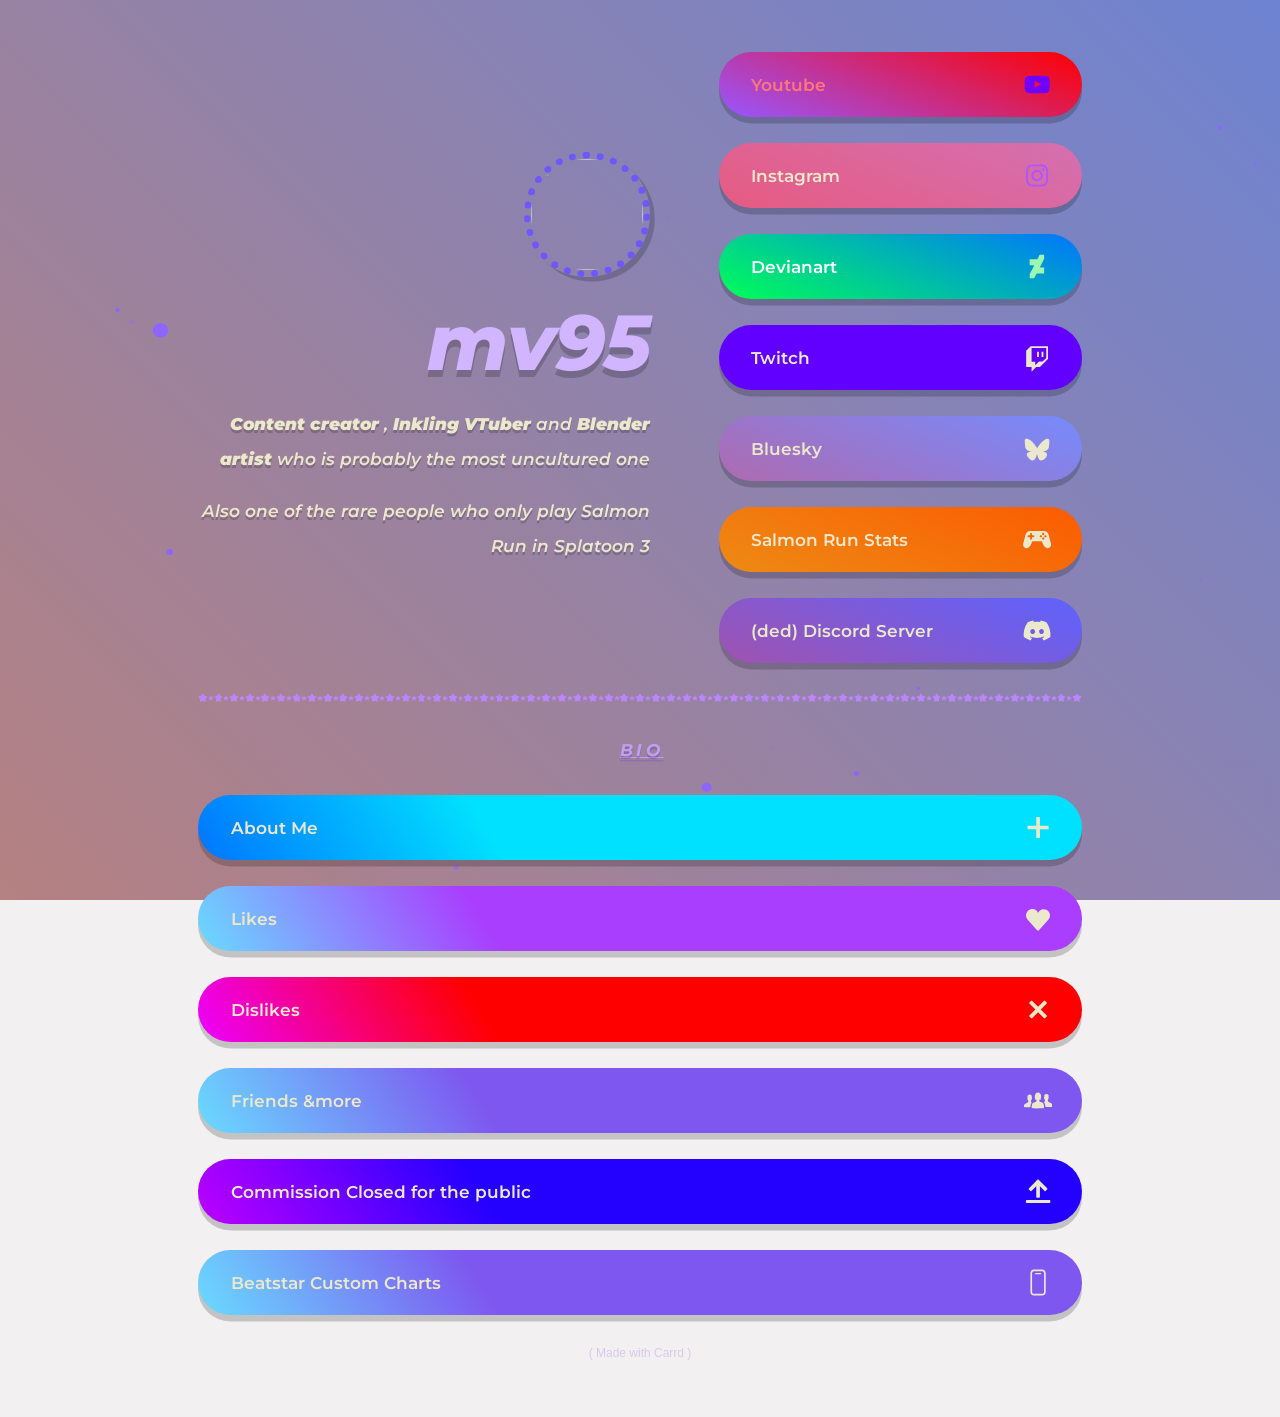
==== index.html @ de83b3f9 "init commit: - added index.html from the carrd page - added styles.css, separated from the index.htm" ====
<!DOCTYPE HTML>
<html lang="en">
    <head>
        <title>mvitry95</title>
        <meta charset="utf-8"/>
        <meta name="viewport" content="width=device-width,initial-scale=1"/>
        <meta name="color-scheme" content="light only"/>
        <meta name="description" content="My personal page (wip)"/>
        <meta property="og:site_name" content="mvitry95"/>
        <meta property="og:title" content="mvitry95"/>
        <meta property="og:type" content="website"/>
        <meta property="og:description" content="My personal page (wip)"/>
        <meta property="og:image" content="https://mvitry95.carrd.co/assets/images/card.jpg?v=5d7e5a3b"/>
        <meta property="og:image:type" content="image/jpeg"/>
        <meta property="og:image:width" content="1280"/>
        <meta property="og:image:height" content="800"/>
        <meta property="og:url" content="https://mvitry95.carrd.co"/>
        <meta property="twitter:card" content="summary_large_image"/>
        <link rel="canonical" href="https://mvitry95.carrd.co"/>
        <link href="https://fonts.googleapis.com/css2?display=swap&family=Montserrat:ital,wght@0,500;0,600;0,700;0,800;0,900;1,500;1,600;1,700;1,800;1,900&family=Inter:ital,wght@0,600;0,900;1,600;1,900" rel="stylesheet" type="text/css"/>
        <link rel="stylesheet" href="assets/css/styles.css">
        <noscript>
            <style>
                body {
                    overflow: auto !important;
                }

                body::after {
                    display: none !important;
                }

                .site-main > .inner {
                    opacity: 1.0 !important;
                }

                .site-main {
                    opacity: 1.0 !important;
                    transform: none !important;
                    transition: none !important;
                    filter: none !important;
                }
            </style>
        </noscript>
    </head>
    <body class="is-loading">
        <svg xmlns="http://www.w3.org/2000/svg" version="1.1" xmlns:xlink="http://www.w3.org/1999/xlink" viewBox="0 0 40 40" display="none" width="0" height="0">
            <symbol id="icon-a63c85b2b6ee333b6d6753e57c8dfe0a" viewBox="0 0 40 40">
                <path d="M37.6,27.1c0,0-0.3,2.4-1.4,3.5c-1.4,1.4-2.9,1.4-3.6,1.5c-5,0.4-12.4,0.4-12.4,0.4s-9.2-0.1-12.1-0.4 c-0.8-0.1-2.6-0.1-3.9-1.5c-1.1-1.1-1.4-3.5-1.4-3.5s-0.4-2.9-0.4-5.7v-2.7c0-2.9,0.4-5.7,0.4-5.7s0.3-2.4,1.4-3.5 C5.5,8,7,8,7.7,7.9c5-0.4,12.4-0.4,12.4-0.4h0c0,0,7.5,0,12.4,0.4C33.3,8,34.8,8,36.2,9.4c1.1,1.1,1.4,3.5,1.4,3.5s0.4,2.9,0.4,5.7 v2.7C37.9,24.2,37.6,27.1,37.6,27.1z M16.5,14.6l0,9.9l9.6-5L16.5,14.6z"/>
            </symbol>
            <symbol id="icon-85976685de3e4af37529a1ce5d57d2a7" viewBox="0 0 40 40">
                <path d="M20,7c4.2,0,4.7,0,6.3,0.1c1.5,0.1,2.3,0.3,3,0.5C30,8,30.5,8.3,31.1,8.9c0.5,0.5,0.9,1.1,1.2,1.8c0.2,0.5,0.5,1.4,0.5,3 C33,15.3,33,15.8,33,20s0,4.7-0.1,6.3c-0.1,1.5-0.3,2.3-0.5,3c-0.3,0.7-0.6,1.2-1.2,1.8c-0.5,0.5-1.1,0.9-1.8,1.2 c-0.5,0.2-1.4,0.5-3,0.5C24.7,33,24.2,33,20,33s-4.7,0-6.3-0.1c-1.5-0.1-2.3-0.3-3-0.5C10,32,9.5,31.7,8.9,31.1 C8.4,30.6,8,30,7.7,29.3c-0.2-0.5-0.5-1.4-0.5-3C7,24.7,7,24.2,7,20s0-4.7,0.1-6.3c0.1-1.5,0.3-2.3,0.5-3C8,10,8.3,9.5,8.9,8.9 C9.4,8.4,10,8,10.7,7.7c0.5-0.2,1.4-0.5,3-0.5C15.3,7.1,15.8,7,20,7z M20,4.3c-4.3,0-4.8,0-6.5,0.1c-1.6,0-2.8,0.3-3.8,0.7 C8.7,5.5,7.8,6,6.9,6.9C6,7.8,5.5,8.7,5.1,9.7c-0.4,1-0.6,2.1-0.7,3.8c-0.1,1.7-0.1,2.2-0.1,6.5s0,4.8,0.1,6.5 c0,1.6,0.3,2.8,0.7,3.8c0.4,1,0.9,1.9,1.8,2.8c0.9,0.9,1.7,1.4,2.8,1.8c1,0.4,2.1,0.6,3.8,0.7c1.6,0.1,2.2,0.1,6.5,0.1 s4.8,0,6.5-0.1c1.6-0.1,2.9-0.3,3.8-0.7c1-0.4,1.9-0.9,2.8-1.8c0.9-0.9,1.4-1.7,1.8-2.8c0.4-1,0.6-2.1,0.7-3.8 c0.1-1.6,0.1-2.2,0.1-6.5s0-4.8-0.1-6.5c-0.1-1.6-0.3-2.9-0.7-3.8c-0.4-1-0.9-1.9-1.8-2.8c-0.9-0.9-1.7-1.4-2.8-1.8 c-1-0.4-2.1-0.6-3.8-0.7C24.8,4.3,24.3,4.3,20,4.3L20,4.3L20,4.3z"/>
                <path d="M20,11.9c-4.5,0-8.1,3.7-8.1,8.1s3.7,8.1,8.1,8.1s8.1-3.7,8.1-8.1S24.5,11.9,20,11.9z M20,25.2c-2.9,0-5.2-2.3-5.2-5.2 s2.3-5.2,5.2-5.2s5.2,2.3,5.2,5.2S22.9,25.2,20,25.2z"/>
                <path d="M30.6,11.6c0,1-0.8,1.9-1.9,1.9c-1,0-1.9-0.8-1.9-1.9s0.8-1.9,1.9-1.9C29.8,9.7,30.6,10.5,30.6,11.6z"/>
            </symbol>
            <symbol id="icon-94781bbaff6d4b0b426534ee4ad474e4" viewBox="0 0 40 40">
                <path d="M30,9.2L24,20.9l0.5,0.6H30v8.3H19.9L19,30.5l-2.8,5.5l-0.6,0.6h-6v-6.1l6.1-11.7l-0.5-0.6H9.5V9.8h10.2l0.9-0.6l2.8-5.5 L24,3.2h6C30,3.2,30,9.2,30,9.2z"/>
            </symbol>
            <symbol id="icon-8d23f0100c0ee8153b82abdcf43b0b85" viewBox="0 0 40 40">
                <path d="M23.9,33.6h-5.2l-6.5,6.5v-6.5H4.5V10.4L11,3.9h24.5V22L23.9,33.6z M32.9,6.5H12.2 v19.4h5.2V31l5.2-5.2h5.2l5.2-5.2V6.5z M26.5,11.7H29v7.7h-2.6V11.7z M20,11.7h2.6v7.7H20V11.7z"/>
            </symbol>
            <symbol id="icon-1b9d22f28a94f964a5d0b2d02198576b" viewBox="0 0 40 40">
                <path d="M20,19.7c-1.6-3.1-5.9-8.8-9.9-11.6C6.2,5.4,4.8,5.9,3.8,6.3C2.7,6.8,2.5,8.5,2.5,9.5s0.6,8.2,0.9,9.4 c1.2,4,5.4,5.3,9.3,4.9c0.2,0,0.4-0.1,0.6-0.1c-0.2,0-0.4,0.1-0.6,0.1C7,24.7,1.9,26.8,8.6,34.2c7.3,7.6,10-1.6,11.4-6.3 c1.4,4.7,3,13.5,11.3,6.3c6.2-6.3,1.7-9.5-4-10.3c-0.2,0-0.4,0-0.6-0.1c0.2,0,0.4,0.1,0.6,0.1c3.9,0.4,8.1-0.9,9.3-4.9 c0.4-1.2,0.9-8.4,0.9-9.4s-0.2-2.7-1.3-3.2c-1-0.4-2.4-0.9-6.3,1.8C25.9,10.9,21.6,16.7,20,19.7z"/>
            </symbol>
            <symbol id="icon-5781ca2e1fb79e9a339ab93b15347b29" viewBox="0 0 40 40">
                <path d="M36.3,32.1c-2.6,0.7-5.5-0.9-6.8-3.5l-2.9-6.2H20h-6.6l-2.9,6.2c-1.2,2.6-4.1,4.2-6.8,3.5 c-2.6-0.7-4.2-3.4-3.5-6L2,19.3C2,19.2,2,19.1,2.1,19l1.5-5.8c0.8-3,3.9-5.4,6.9-5.4H20h9.5c3,0,6.1,2.4,6.9,5.4l1.5,5.8 c0,0.1,0.1,0.2,0.1,0.3l1.8,6.8C40.5,28.7,39,31.4,36.3,32.1z M16.2,15c0-0.5-0.4-0.9-0.9-0.9h-2.5v-2.5c0-0.5-0.4-0.9-0.9-0.9H11 c-0.5,0-0.9,0.4-0.9,0.9v2.5H7.5c-0.5,0-0.9,0.4-0.9,0.9v0.8c0,0.5,0.4,0.9,0.9,0.9h2.6v2.6c0,0.5,0.4,0.9,0.9,0.9h0.8 c0.5,0,0.9-0.4,0.9-0.9v-2.6h2.5c0.5,0,0.9-0.4,0.9-0.9V15z M25.4,13.8c-0.9,0-1.7,0.7-1.7,1.7s0.7,1.7,1.7,1.7 c0.9,0,1.7-0.7,1.7-1.7S26.3,13.8,25.4,13.8z M28.7,10.5c-0.9,0-1.7,0.7-1.7,1.7c0,0.9,0.7,1.7,1.7,1.7c0.9,0,1.7-0.7,1.7-1.7 C30.3,11.2,29.6,10.5,28.7,10.5z M28.7,17c-0.9,0-1.7,0.7-1.7,1.7c0,0.9,0.7,1.7,1.7,1.7c0.9,0,1.7-0.7,1.7-1.7 C30.3,17.8,29.6,17,28.7,17z M31.9,13.8c-0.9,0-1.7,0.7-1.7,1.7s0.7,1.7,1.7,1.7c0.9,0,1.7-0.7,1.7-1.7S32.9,13.8,31.9,13.8z"/>
            </symbol>
            <symbol id="icon-3b7eeeccbb457780f277fce4669f67a0" viewBox="0 0 40 40">
                <path d="M33.2,8.3c-2.5-1.1-5.1-1.9-7.9-2.4c-0.3,0.6-0.7,1.4-1,2c-2.9-0.4-5.8-0.4-8.7,0c-0.3-0.6-0.7-1.4-1-2 c-2.8,0.5-5.4,1.3-7.9,2.4c-5,7.2-6.3,14.2-5.6,21.1c3.3,2.3,6.5,3.8,9.6,4.7c0.8-1,1.5-2.1,2.1-3.3c-1.1-0.4-2.2-0.9-3.2-1.5 c0.3-0.2,0.5-0.4,0.8-0.6c6.3,2.8,13,2.8,19.2,0c0.3,0.2,0.5,0.4,0.8,0.6c-1,0.6-2.1,1.1-3.2,1.5c0.6,1.1,1.3,2.2,2.1,3.3 c3.1-0.9,6.3-2.4,9.6-4.7C39.7,21.4,37.5,14.4,33.2,8.3z M13.7,25.1c-1.9,0-3.4-1.7-3.4-3.7s1.5-3.7,3.4-3.7c1.9,0,3.5,1.7,3.4,3.7 C17.1,23.4,15.6,25.1,13.7,25.1z M26.3,25.1c-1.9,0-3.4-1.7-3.4-3.7s1.5-3.7,3.4-3.7c1.9,0,3.5,1.7,3.4,3.7 C29.7,23.4,28.2,25.1,26.3,25.1z"/>
            </symbol>
            <symbol id="icon-1b35464dbe189435dbdef370cda253a3" viewBox="0 0 40 40">
                <path d="M34.1,22.6h-11.5v11.5c0,.5-.4.9-.9.9h-3.4c-.5,0-.9-.4-.9-.9v-11.5H5.9c-.5,0-.9-.4-.9-.9v-3.4c0-.5.4-.9.9-.9h11.5V5.9c0-.5.4-.9.9-.9h3.4c.5,0,.9.4.9.9v11.5h11.5c.5,0,.9.4.9.9v3.4c0,.5-.4.9-.9.9Z"/>
            </symbol>
            <symbol id="icon-0fab58c8cba7ae847fa5ba32ea5a4bea" viewBox="0 0 40 40">
                <path d="M20,12.2s0,0,0,0c.1-.2.2-.5.3-.7,1.5-3.2,3.9-4.6,7.4-4.8,5.5-.2,9.7,4.4,9.2,9.8-.2,2-1,3.7-2.4,5.1l-13.6,15.3c-.5.4-1.6.4-2,0l-13.6-15.3c-1-1.1-1.6-1.9-2-3.4-1.3-4.5.9-9.4,5.4-11.1,2.5-.9,6-.7,8.2.8,1.4,1,2.4,2.5,3,4.1Z"/>
            </symbol>
            <symbol id="icon-95cc8ee5d611e81aeda432cef856c7b8" viewBox="0 0 40 40">
                <path d="M32.3,11.5l-8.5,8.5,8.5,8.5c.4.4.4,1,0,1.3l-2.5,2.5c-.4.4-1,.4-1.3,0l-8.5-8.5-8.5,8.5c-.4.4-1,.4-1.3,0l-2.5-2.5c-.4-.4-.4-1,0-1.3l8.5-8.5L7.7,11.5c-.4-.4-.4-1,0-1.3l2.5-2.5c.4-.4,1-.4,1.3,0l8.5,8.5,8.5-8.5c.4-.4,1-.4,1.3,0l2.5,2.5c.4.4.4,1,0,1.3Z"/>
            </symbol>
            <symbol id="icon-fda01a4928fe0c070131c2a5b2854674" viewBox="0 0 40 40">
                <path d="M40,28c0,0.7-0.4,1.2-1.1,1.3c-0.9,0.1-1.8,0.1-2.7,0.1c-0.5,0-1.1,0-1.6,0c0,0,0,0,0,0c-1.2,0-2.3,0-3.5,0 c-0.6,0-0.6,0-0.7-0.6c-0.2-1.2-0.4-2.5-0.7-3.7c-0.2-0.8-0.6-1.6-1.2-2.2c-0.1-0.2-0.3-0.3,0-0.4c0.8-0.3,1-0.9,1.1-1.7 c0.1-0.6,0.1-1.1-0.2-1.7c-0.2-0.2-0.2-0.6-0.3-0.9c0-0.1,0-0.2-0.1-0.2c-0.5-0.4-0.5-1.1-0.6-1.7c0-0.2,0.1-0.4,0.2-0.5 c0.1-0.2,0.2-0.3,0.2-0.5c0-0.8,0-1.6,0-2.4c0-1,0.2-1.2,1.2-1.6c0.1-0.1,0.3-0.2,0.4-0.2c1.9-1.2,4.7,0.1,4.8,2.4 c0,0.2-0.1,0.4-0.2,0.5c-0.2,0.4-0.2,1.5,0,1.8c0.1,0.1,0.1,0.2,0.1,0.3c-0.1,0.6-0.3,1.1-0.5,1.7c0,0.2-0.1,0.3-0.2,0.4 c-0.1,0.4-0.3,0.8-0.4,1.2c0,0.1-0.1,0.3-0.1,0.4c0,0.4,0.1,0.8,0.1,1.1c0.1,0.7,0.4,1.1,1.1,1.4c1,0.5,2,0.9,3,1.4 c1.2,0.6,1.9,1.6,1.9,3C40,27.2,40,27.6,40,28z M28.5,29.6c-0.1,0.9-0.7,1.5-1.7,1.5c-3.3,0.1-6.7,0.1-10,0.2 c-1.4,0-2.9-0.1-4.3-0.2c-1.2-0.1-1.8-0.8-1.7-2c0.1-1.5,0.4-2.9,0.9-4.3c0.4-1.2,1.4-1.7,2.5-2.1c0.7-0.2,1.4-0.5,2.1-0.7 c0.8-0.3,1.3-0.9,1.4-1.8c0.2-1.1,0.2-1.1-0.9-1.2c0,0-0.1,0-0.2,0c0.3-0.5-0.1-0.5-0.4-0.5c-0.4-0.1-0.7-0.1-1.2-0.2 c0.1-0.2,0.2-0.3,0.3-0.4c0.4-0.4,0.4-0.8,0.3-1.3c-0.8-2.3-0.3-4.4,0.9-6.3C17,9.5,17.7,9,18.8,9.2c0.1,0,0.3,0,0.3-0.1 c0.8-0.7,1.6-0.5,2.4-0.2c1.2,0.5,1.8,1.6,2.3,2.7c0.6,1.4,0.6,2.8,0.3,4.3c-0.1,0.4-0.2,0.8-0.2,1.2c0,0.4,0.2,0.8,0.3,1.3 c-0.4,0.1-0.9,0.3-1.4,0.4c0,0.1,0,0.3,0.1,0.4c-0.2,0-0.4,0-0.6-0.1c-0.6-0.1-0.6-0.1-0.6,0.5c0,0,0,0,0,0c0.1,1.5,0.7,2.1,2.1,2.6 c0.7,0.2,1.4,0.5,2.1,0.8c1,0.4,1.6,1.2,1.9,2.1C28.4,26.6,28.6,28.1,28.5,29.6z M10.6,19.3c-0.1,0.3-0.2,0.5-0.4,0.7 c-0.3,0.3-0.3,0.6-0.3,1.1c0.1,0.7,0.1,1.4,0.8,1.9c0.1,0,0.1,0.3,0,0.3c-1,1.4-1.2,3-1.5,4.6c-0.1,0.4-0.1,0.9-0.2,1.3 c0,0.3-0.2,0.3-0.4,0.3c-1.2,0-2.5,0-3.7,0c0,0,0,0,0,0c-1.2,0-2.3,0-3.5,0c-1.1,0-1.6-0.6-1.6-1.7c0-0.4,0.1-0.8,0.1-1.1 c0.2-1,1-1.5,1.8-1.9C3,24.1,4,23.5,5.1,23c0.6-0.3,0.9-0.9,1-1.6c0-0.6,0-1.1-0.3-1.6c-0.4-0.6-0.6-1.4-0.9-2.1 c-0.2-0.4-0.4-1,0.2-1.4C5,16.2,5,16.1,5,15.9c0-0.7-0.1-1.3,0-2c0.2-1.7,1.9-2.8,3.6-2.4c1.1,0.3,2.1,0.7,2.3,1.9 c0.2,0.8,0.1,1.6,0.2,2.4c0,0.2,0.1,0.4,0.2,0.6c0,0.1,0.2,0.3,0.1,0.4c0,0.5-0.1,1.1-0.5,1.5C10.7,18.6,10.7,19,10.6,19.3z"/>
            </symbol>
            <symbol id="icon-8b71ab7fc361c35502064782b824be4f" viewBox="0 0 40 40">
                <path d="M2.7,35.4v-2.2c0-.5.4-1,1-1h32.7c.5,0,1,.4,1,1v2.2c0,.5-.4,1-1,1H3.7c-.5,0-1-.4-1-1ZM16.9,5.4l2.3-2.3c.4-.4,1-.4,1.4,0l2.3,2.3h0l10.1,10.1c.4.4.4,1,0,1.4l-2.3,2.3c-.4.4-1,.4-1.4,0l-6.7-6.7v15.4c0,.6-.5,1-1,1h-3.2c-.6,0-1-.5-1-1v-15.4l-6.8,6.8c-.4.4-1,.4-1.4,0l-2.3-2.3c-.4-.4-.4-1,0-1.4l10-10.2h0Z"/>
            </symbol>
            <symbol id="icon-9570a68733e3ff2abd643efda8a53b3c" viewBox="0 0 40 40">
                <path d="M25.9,38.5h-11.8c-2.8,0-5-2.2-5-5V6.5c0-2.8,2.2-5,5-5h11.8c2.8,0,5,2.2,5,5v27c0,2.8-2.2,5-5,5ZM28.5,6.5c0-1.4-1.2-2.6-2.6-2.6h-11.8c-1.4,0-2.6,1.2-2.6,2.6v27c0,1.4,1.2,2.6,2.6,2.6h11.8c1.4,0,2.6-1.2,2.6-2.6V6.5ZM23.5,8.3h-6.9c-.5,0-.9-.4-.9-.9s.4-.9.9-.9h6.9c.5,0,.9.4.9.9s-.4.9-.9.9Z"/>
            </symbol>
            <symbol id="icon-fe5d5fdb64e50b34c3e536f93a94c91e" viewBox="0 0 40 40">
                <path d="M19.5,7l2.3,2.3c.4.4.4,1,0,1.4l-6.7,6.7h18.4c.5,0,1,.4,1,1v3.2c0,.5-.4,1-1,1H15.1s6.8,6.8,6.8,6.8c.4.4.4,1,0,1.4l-2.3,2.3c-.4.4-1,.4-1.4,0l-12.3-12.3c-.4-.4-.4-1,0-1.4l12.3-12.3c.4-.4,1-.4,1.4,0Z"/>
            </symbol>
        </svg>
        <div class="site-wrapper">
            <div class="site-main">
                <div class="inner">
                    <section id="home-section">
                        <div id="container01" class="container-component instance-1 columns">
                            <div class="wrapper">
                                <div class="inner">
                                    <div>
                                        <div id="image01" class="image-component instance-1" data-position="center">
                                            <span class="frame">
                                                <img src="assets/images/image01.jpg?v=5d7e5a3b" alt=""/>
                                            </span>
                                        </div>
                                        <h1 id="text01" class="text-component instance-1">
                                            <em>mv95</em>
                                        </h1>
                                        <p id="text02" class="text-component instance-2">
                                            <span class="p">
                                                <em>
                                                    <strong>Content creator</strong>
                                                    , <strong>Inkling VTuber</strong>
                                                    and <strong>Blender artist</strong>
                                                    who is probably the most uncultured one
                                                </em>
                                            </span>
                                            <span class="p">
                                                <em>Also one of the rare people who only play Salmon Run in Splatoon 3</em>
                                            </span>
                                        </p>
                                    </div>
                                    <div>
                                        <ul id="buttons01" class="buttons-component instance-1">
                                            <li>
                                                <a href="https://www.youtube.com/channel/UCy0GhNkOjU1N7GztYTEdHBg" class="n01" role="button">
                                                    <svg aria-labelledby="buttons01-icon-1-title">
                                                        <title id="buttons01-icon-1-title">YouTube (Alt)</title>
                                                        <use xlink:href="#icon-a63c85b2b6ee333b6d6753e57c8dfe0a"></use>
                                                    </svg>
                                                    <span class="label">Youtube</span>
                                                </a>
                                            </li>
                                            <li>
                                                <a href="https://www.instagram.com/mvitry_95/" class="n02" role="button">
                                                    <svg aria-labelledby="buttons01-icon-2-title">
                                                        <title id="buttons01-icon-2-title">Instagram</title>
                                                        <use xlink:href="#icon-85976685de3e4af37529a1ce5d57d2a7"></use>
                                                    </svg>
                                                    <span class="label">Instagram</span>
                                                </a>
                                            </li>
                                            <li>
                                                <a href="https://www.deviantart.com/mvitry95" class="n03" role="button">
                                                    <svg aria-labelledby="buttons01-icon-3-title">
                                                        <title id="buttons01-icon-3-title">DeviantArt</title>
                                                        <use xlink:href="#icon-94781bbaff6d4b0b426534ee4ad474e4"></use>
                                                    </svg>
                                                    <span class="label">Devianart</span>
                                                </a>
                                            </li>
                                            <li>
                                                <a href="https://www.twitch.tv/mv95vt" class="n04" role="button">
                                                    <svg aria-labelledby="buttons01-icon-4-title">
                                                        <title id="buttons01-icon-4-title">Twitch</title>
                                                        <use xlink:href="#icon-8d23f0100c0ee8153b82abdcf43b0b85"></use>
                                                    </svg>
                                                    <span class="label">Twitch</span>
                                                </a>
                                            </li>
                                            <li>
                                                <a href="https://bsky.app/profile/mvitry95.bsky.social" class="n05" role="button">
                                                    <svg aria-labelledby="buttons01-icon-5-title">
                                                        <title id="buttons01-icon-5-title">Bluesky</title>
                                                        <use xlink:href="#icon-1b9d22f28a94f964a5d0b2d02198576b"></use>
                                                    </svg>
                                                    <span class="label">Bluesky</span>
                                                </a>
                                            </li>
                                            <li>
                                                <a href="https://stat.ink/@mvitry95/salmon3" class="n06" role="button">
                                                    <svg aria-labelledby="buttons01-icon-6-title">
                                                        <title id="buttons01-icon-6-title">Gamepad</title>
                                                        <use xlink:href="#icon-5781ca2e1fb79e9a339ab93b15347b29"></use>
                                                    </svg>
                                                    <span class="label">Salmon Run Stats</span>
                                                </a>
                                            </li>
                                            <li>
                                                <a href="https://discord.gg/fvpewKg" class="n07" role="button">
                                                    <svg aria-labelledby="buttons01-icon-7-title">
                                                        <title id="buttons01-icon-7-title">Discord</title>
                                                        <use xlink:href="#icon-3b7eeeccbb457780f277fce4669f67a0"></use>
                                                    </svg>
                                                    <span class="label">(ded) Discord Server</span>
                                                </a>
                                            </li>
                                        </ul>
                                    </div>
                                </div>
                            </div>
                        </div>
                        <hr id="divider03" class="divider-component instance-3">
                        <p id="text11" class="text-component instance-11">
                            <em>
                                <u>Bio</u>
                            </em>
                        </p>
                        <ul id="buttons02" class="buttons-component instance-2">
                            <li>
                                <a href="personalities.html" class="n01" role="button">
                                    <svg aria-labelledby="buttons02-icon-1-title">
                                        <title id="buttons02-icon-1-title">Plus</title>
                                        <use xlink:href="#icon-1b35464dbe189435dbdef370cda253a3"></use>
                                    </svg>
                                    <span class="label">About Me</span>
                                </a>
                            </li>
                            <li>
                                <a href="likes.html" class="n02" role="button">
                                    <svg aria-labelledby="buttons02-icon-2-title">
                                        <title id="buttons02-icon-2-title">Heart</title>
                                        <use xlink:href="#icon-0fab58c8cba7ae847fa5ba32ea5a4bea"></use>
                                    </svg>
                                    <span class="label">Likes</span>
                                </a>
                            </li>
                            <li>
                                <a href="dislikes.html" class="n03" role="button">
                                    <svg aria-labelledby="buttons02-icon-3-title">
                                        <title id="buttons02-icon-3-title">Cancel</title>
                                        <use xlink:href="#icon-95cc8ee5d611e81aeda432cef856c7b8"></use>
                                    </svg>
                                    <span class="label">Dislikes</span>
                                </a>
                            </li>
                            <li>
                                <a href="relations.html" class="n04" role="button">
                                    <svg aria-labelledby="buttons02-icon-4-title">
                                        <title id="buttons02-icon-4-title">Facebook Groups</title>
                                        <use xlink:href="#icon-fda01a4928fe0c070131c2a5b2854674"></use>
                                    </svg>
                                    <span class="label">Friends &amp;more</span>
                                </a>
                            </li>
                            <li>
                                <a href="#" class="n05" role="button">
                                    <svg aria-labelledby="buttons02-icon-5-title">
                                        <title id="buttons02-icon-5-title">Upload</title>
                                        <use xlink:href="#icon-8b71ab7fc361c35502064782b824be4f"></use>
                                    </svg>
                                    <span class="label">Commission Closed for the public</span>
                                </a>
                            </li>
                            <li>
                                <a href="beatstar.html" class="n06" role="button">
                                    <svg aria-labelledby="buttons02-icon-6-title">
                                        <title id="buttons02-icon-6-title">Mobile</title>
                                        <use xlink:href="#icon-9570a68733e3ff2abd643efda8a53b3c"></use>
                                    </svg>
                                    <span class="label">Beatstar Custom Charts</span>
                                </a>
                            </li>
                        </ul>
                    </section>
                    <section id="personalities-section">
                        <p id="text13" class="text-component instance-13">
                            <em>
                                <u>About Me</u>
                            </em>
                        </p>
                        <div id="list06" class="list-component instance-6">
                            <ul>
                                <li>
                                    <p>mv95 (em-vee)</p>
                                </li>
                                <li>
                                    <p>He/Him</p>
                                </li>
                                <li>
                                    <p>Birthday : 29/06</p>
                                </li>
                                <li>
                                    <p>French native</p>
                                </li>
                                <li>
                                    <p>Personality Type : INFJ (Introvert, Intuitive, Thinking, Judging)</p>
                                </li>
                            </ul>
                        </div>
                        <p id="text15" class="text-component instance-15">
                            <em>
                                <strong>
                                    <u>Additional Notes</u>
                                </strong>
                            </em>
                        </p>
                        <p id="text16" class="text-component instance-16">
                            <span class="p">
                                <em>
                                    <strong>What do I make as content?</strong>
                                </em>
                                <br/>
                                Well here :<br/>
                                - <u>Salmon Run</u>
                                to help Freelancers know what to expect with randoms in Hazard Level Max, and also funny things too. And I also love the Triumvirate, expect to see that on my channel :)<br/>
                                - <u>Splatoon Blender</u>
                                things such as posters (look at the background) and animations (very rare), with a bit of timelapse if I &#39;m in the mood<br/>
                                - <u>Beatstar Custom Charts</u>
                                that I make with music that I like, takes a lot of effort to start one though-<br/>
                                - <u>Streams</u>
                                as an Inkling VTuber mostly on Salmon Run &amp;Splatfests, but also on other games too (I &#39;ve done streams on horror games)<br/>
                                <em>
                                    <strong>Why do you judge a lot?</strong>
                                </em>
                                <br/>Apparently people think I judge a lot, even not on purpose. So I &#39;m sorry if I do, I guess it &#39;s part of my personality (I mean obviously).
                            </span>
                            <span class="p">
                                <em>
                                    <strong>How did you learn English?</strong>
                                </em>
                                <br/>
                                I started to learn English from school obviously. But to be honest it wasn &#39;t that efficient to become fluent. I &#39;m sorry for those who might get bad memories but Covid pandemic really helped me learn the language. Watching videos with subtitles and then without them, meeting people on Discord, thankful to have met some and especially someone who has helped me a lot with speaking and listening the language.<br/>Moreover, I &#39;ve done a TOEIC training test and I &#39;ve got 920, which is 25 points apart from being almost native, so I &#39;m really thankful to them ^^
                            </span>
                            <span class="p">Can I just say how good I am at ignoring people when I &#39;m walking outside? It &#39;s not to be mean, it &#39;s just.. me and my hard-to-pop bubble.</span>
                            <span class="p">
                                <em>
                                    <strong>Why do you only play Salmon Run?</strong>
                                </em>
                                <br/>Because it &#39;s a Coop mode in Splatoon, I really like when it comes to Coop vs Zombies-type of enemies
                            </span>
                            <span class="p">
                                <em>
                                    <strong>Why are you a VTuber?</strong>
                                </em>
                                <br/>Inspiration comes from the vedalverse and ironmouse! Most of them doesn &#39;t need to create a complete lore to be who they are. Too scared to share my real face online, but I wanted to stream anyway so yeah.
                            </span>
                        </p>
                        <ul id="buttons04" class="buttons-component instance-4">
                            <li>
                                <a href="#home" class="n01" role="button">
                                    <svg aria-labelledby="buttons04-icon-1-title">
                                        <title id="buttons04-icon-1-title">Arrow Left</title>
                                        <use xlink:href="#icon-fe5d5fdb64e50b34c3e536f93a94c91e"></use>
                                    </svg>
                                    <span class="label">Back</span>
                                </a>
                            </li>
                        </ul>
                    </section>
                    <section id="likes-section">
                        <h2 id="text05" class="text-component instance-5">
                            <em>
                                <u>Likes</u>
                            </em>
                        </h2>
                        <div id="list02" class="list-component instance-2">
                            <ul>
                                <li>
                                    <p>
                                        Electronic Dance Music (EDM), <em>especially ChillStep, Garage, Deep House, Future/Melodic Bass, Drum n Bass</em>
                                    </p>
                                </li>
                                <li>
                                    <p>
                                        EDM artists 
                                        <em>
                                            such as 
                                            <u>
                                                <a href="https://open.spotify.com/artist/49vNfTzZU1nXv2xO34z5RY?si=0CF2oTblQSyP0obQ-It_NA">CloudNone</a>
                                            </u>
                                            , 
                                            <u>
                                                <a href="https://open.spotify.com/artist/5eOyDcFvvdc7D7BD6gCdsi?si=uGMEzmg7REGTYEE2fiEryw">Direct</a>
                                            </u>
                                            , 
                                            <u>
                                                <a href="https://open.spotify.com/artist/5UyjnQfu4OsLGiOi3sIoEN?si=SbTWLl2RTNiqCk24LBLqhw">Aether</a>
                                            </u>
                                            , and mostly from Monstercat label
                                        </em>
                                    </p>
                                </li>
                                <li>
                                    <p>
                                        <em>Splatoon (especially Salmon Run) &amp;Beatstar</em>
                                    </p>
                                </li>
                                <li>
                                    <p>
                                        <em>Making Splatoon Blender posters and writing scenarios from musics</em>
                                    </p>
                                </li>
                                <li>
                                    <p>
                                        <em>Editing &amp;Animating</em>
                                    </p>
                                </li>
                                <li>
                                    <p>
                                        <em>Digital technologies</em>
                                    </p>
                                </li>
                                <li>
                                    <p>
                                        <em>Understanding people</em>
                                    </p>
                                </li>
                                <li>
                                    <p>
                                        <em>Watching horror game gameplays like Poppy Playtime, FNAF, Tattletail or psychologic on Youtube</em>
                                    </p>
                                </li>
                                <li>
                                    <p>
                                        <em>
                                            <u>Random things</u>
                                            : Rain, Snow, Winter, Warmed pool, Hoodies, Cute animals, Blurple, Planes &amp;Travel, Choccie milk, Pain au Chocolat, Night, Stars, Chill vibes, Mathematics, English (my 2nd language), Piano &amp;Violin
                                        </em>
                                    </p>
                                </li>
                                <li>
                                    <p>
                                        <em>
                                            <u>Special : Listening to musics in the dark with blurple lights and close people</u>
                                        </em>
                                    </p>
                                </li>
                            </ul>
                        </div>
                        <p id="text14" class="text-component instance-14">Here, have a listen of one of CloudNone &#39;s LOST TAPES, in which I made the Artwork Cover!!</p>
                        <div id="video01" class="video-component instance-1">
                            <div class="frame with-overlay">
                                <img class="player thumbnail" src="https://i.ytimg.com/vi_webp/JHP4QuxV1uA/maxresdefault.webp" alt="CloudNone - LOST TAPES (Full Mixtape)" role="button" aria-label="Play video &quot;CloudNone - LOST TAPES (Full Mixtape)&quot;" draggable="false"/>
                            </div>
                        </div>
                        <ul id="buttons07" class="buttons-component instance-7">
                            <li>
                                <a href="#home" class="n01" role="button">
                                    <svg aria-labelledby="buttons07-icon-1-title">
                                        <title id="buttons07-icon-1-title">Arrow Left</title>
                                        <use xlink:href="#icon-fe5d5fdb64e50b34c3e536f93a94c91e"></use>
                                    </svg>
                                    <span class="label">Back</span>
                                </a>
                            </li>
                        </ul>
                    </section>
                    <section id="dislikes-section">
                        <h2 id="text06" class="text-component instance-6">
                            <em>
                                <strong>Dislikes</strong>
                            </em>
                        </h2>
                        <div id="list03" class="list-component instance-3">
                            <ul>
                                <li>
                                    <p>
                                        <em>Disrespectful people</em>
                                    </p>
                                </li>
                                <li>
                                    <p>
                                        <em>Very Loud noises</em>
                                    </p>
                                </li>
                                <li>
                                    <p>
                                        <em>Anything related to Alcohol</em>
                                    </p>
                                </li>
                                <li>
                                    <p>
                                        <em>Manipulators, paedophiles and impersonators</em>
                                    </p>
                                </li>
                                <li>
                                    <p>
                                        <em>Sensible topics with people other than special ones</em>
                                    </p>
                                </li>
                                <li>
                                    <p>
                                        <em>ASMRs</em>
                                    </p>
                                </li>
                                <li>
                                    <p>
                                        <em>Games such as Truth or Dare except with good people</em>
                                    </p>
                                </li>
                                <li>
                                    <p>
                                        <em>Scammers &amp;hackers with bad intentions</em>
                                    </p>
                                </li>
                                <li>
                                    <p>
                                        <em>Dramas &amp;Arguments</em>
                                    </p>
                                </li>
                            </ul>
                        </div>
                        <ul id="buttons06" class="buttons-component instance-6">
                            <li>
                                <a href="#home" class="n01" role="button">
                                    <svg aria-labelledby="buttons06-icon-1-title">
                                        <title id="buttons06-icon-1-title">Arrow Left</title>
                                        <use xlink:href="#icon-fe5d5fdb64e50b34c3e536f93a94c91e"></use>
                                    </svg>
                                    <span class="label">Back</span>
                                </a>
                            </li>
                        </ul>
                    </section>
                    <section id="relations-section">
                        <h2 id="text07" class="text-component instance-7">
                            <em>
                                <strong>Friends &amp;more</strong>
                            </em>
                        </h2>
                        <hr id="divider01" class="divider-component instance-1">
                        <h2 id="text08" class="text-component instance-8">
                            💜<em>Special Ones</em>
                            💙
                        </h2>
                        <p id="text09" class="text-component instance-9">
                            💠💜<em>KrmnPurple</em>
                            💠💜
                            <a href="https://ciaboo.carrd.co">
                                <em>CiaBoo</em>
                            </a>
                            💠💙
                            <em>
                                <a href="https://en.pronouns.page/@Nick27">Nick27</a>
                            </em>
                            💠
                        </p>
                        <hr id="divider02" class="divider-component instance-2">
                        <p id="text10" class="text-component instance-10">
                            <em>Good &amp;IRL Friends</em>
                        </p>
                        <p id="text03" class="text-component instance-3">
                            <em>💠the pearl💠the adventurous mpn💠the l.g💠the D💠the Ambi💠the little bear💠</em>
                        </p>
                        <ul id="buttons05" class="buttons-component instance-5">
                            <li>
                                <a href="#home" class="n01" role="button">
                                    <svg aria-labelledby="buttons05-icon-1-title">
                                        <title id="buttons05-icon-1-title">Arrow Left</title>
                                        <use xlink:href="#icon-fe5d5fdb64e50b34c3e536f93a94c91e"></use>
                                    </svg>
                                    <span class="label">Back</span>
                                </a>
                            </li>
                        </ul>
                    </section>
                    <section id="commissions-section">
                        <p id="text12" class="text-component instance-12">
                            <em>
                                <u>Commissions Sheets : Blender Splatoon</u>
                            </em>
                        </p>
                        <div id="list05" class="list-component instance-5">
                            <ul>
                                <li>
                                    <p>
                                        <em>
                                            You can DM me on <a href="https://www.instagram.com/mvitry_95/">Instagram</a>
                                            , <a href="https://discord.gg/fvpewKg">Discord</a>
                                            or you can go on my <a href="https://ko-fi.com/mvitry95/commissions">Ko-fi commission page</a>
                                        </em>
                                    </p>
                                </li>
                            </ul>
                        </div>
                        <div id="container03" class="container-component instance-3 columns">
                            <div class="wrapper">
                                <div class="inner">
                                    <div>
                                        <div id="image02" class="image-component instance-2" data-position="left">
                                            <span class="frame deferred">
                                                <img src="[data-uri]%2BPHJlY3QgZmlsbD0iIzI2MTM2YyIgd2lkdGg9IjEwMCUiIGhlaWdodD0iMTAwJSIvPjwvc3ZnPg%3D%3D" data-src="assets/images/image02.jpg?v=5d7e5a3b" alt=""/>
                                            </span>
                                        </div>
                                    </div>
                                    <div>
                                        <div id="image03" class="image-component instance-3" data-position="right">
                                            <span class="frame deferred">
                                                <img src="[data-uri]%2BPHJlY3QgZmlsbD0iIzFjMTc3NiIgd2lkdGg9IjEwMCUiIGhlaWdodD0iMTAwJSIvPjwvc3ZnPg%3D%3D" data-src="assets/images/image03.jpg?v=5d7e5a3b" alt=""/>
                                            </span>
                                        </div>
                                    </div>
                                </div>
                            </div>
                        </div>
                        <p id="text04" class="text-component instance-4">For collabs &amp;art trades, you can dm me, I &#39;ll see if I &#39;m up for it</p>
                        <ul id="buttons08" class="buttons-component instance-8">
                            <li>
                                <a href="#home" class="n01" role="button">
                                    <svg aria-labelledby="buttons08-icon-1-title">
                                        <title id="buttons08-icon-1-title">Arrow Left</title>
                                        <use xlink:href="#icon-fe5d5fdb64e50b34c3e536f93a94c91e"></use>
                                    </svg>
                                    <span class="label">Back</span>
                                </a>
                            </li>
                        </ul>
                    </section>
                    <section id="beatstar-section">
                        <p id="text17" class="text-component instance-17">
                            <em>
                                <u>Beatstar Custom Charts</u>
                            </em>
                        </p>
                        <div id="list01" class="list-component instance-1">
                            <ul>
                                <li>
                                    <p>I don &#39;t take request for now.</p>
                                </li>
                                <li>
                                    <p>Here &#39;s what I &#39;ve made so far :</p>
                                </li>
                            </ul>
                        </div>
                        <div id="table01" class="table-component instance-1">
                            <div class="inner">
                                <table>
                                    <thead>
                                        <tr>
                                            <th>Artists</th>
                                            <th>Song Name</th>
                                            <th>Difficulty</th>
                                            <th>Notes</th>
                                            <th>Gameplay &amp;Bundles</th>
                                        </tr>
                                    </thead>
                                    <tbody>
                                        <tr>
                                            <td>Onoken</td>
                                            <td>Last</td>
                                            <td>Hard</td>
                                            <td>534</td>
                                            <td>
                                                <a href="https://drive.google.com/drive/folders/1wFOmmEFnEgzdJSt52tTMisXIzkEQhHQe">Bundles</a>
                                                <br>
                                                <a href="https://youtu.be/5MfsfKjGAZc?si=1Ggjx1XdpjMBsuzv">Gameplay</a>
                                            </td>
                                        </tr>
                                        <tr>
                                            <td>Onoken</td>
                                            <td>Last | Moment</td>
                                            <td>Extreme Deluxe</td>
                                            <td>617</td>
                                            <td>
                                                <a href="https://drive.google.com/drive/folders/1wFOmmEFnEgzdJSt52tTMisXIzkEQhHQe">Bundles</a>
                                                <br>
                                                <a href="https://youtu.be/5MfsfKjGAZc?si=1Ggjx1XdpjMBsuzv">Gameplay</a>
                                            </td>
                                        </tr>
                                        <tr>
                                            <td>B-Complex</td>
                                            <td>Beautiful Lies (Rameses B Remix)</td>
                                            <td>
                                                Hard &amp;<br>Extreme Deluxe
                                            </td>
                                            <td>
                                                394 <br>
                                                &amp;<br>650
                                            </td>
                                            <td>
                                                <a href="https://drive.google.com/drive/folders/1Zqi_MswzgRFVzeYKtCbSOwW4GISqOJgD">Bundles</a>
                                                <br>
                                                <a href="https://youtu.be/niO3XRTAfM4?si=xfpYxOm02yTQDxMr">Gameplay</a>
                                            </td>
                                        </tr>
                                        <tr>
                                            <td>Onoken</td>
                                            <td>Last | Eternity</td>
                                            <td>Low Insane Deluxe</td>
                                            <td>658</td>
                                            <td>
                                                <a href="https://drive.google.com/drive/folders/1wFOmmEFnEgzdJSt52tTMisXIzkEQhHQe">Bundles</a>
                                                <br>
                                                <a href="https://youtu.be/CqeYvWxlmkQ?si=to_F0B5nEQfGMWMH">Gameplay</a>
                                            </td>
                                        </tr>
                                        <tr>
                                            <td>Skybreak, Sharks &amp;LÚTHIEN</td>
                                            <td>Out of Frame</td>
                                            <td>Hard</td>
                                            <td>398</td>
                                            <td>
                                                <a href="https://drive.google.com/drive/folders/11yRbcsEtUqN-0sK6SbbKeb3jRCuAYwGA">Bundles</a>
                                                <br>
                                                <a href="https://youtu.be/cmPI3WES4EI?si=JQ8GyVIdYoeiD46t">Gameplay</a>
                                            </td>
                                        </tr>
                                        <tr>
                                            <td>Kaskade</td>
                                            <td>Solid Ground</td>
                                            <td>
                                                Hard <br>
                                                &amp;<br>Hard Deluxe
                                            </td>
                                            <td>
                                                322 <br>
                                                &amp;<br>565
                                            </td>
                                            <td>
                                                <a href="https://drive.google.com/drive/folders/1hkn8-3AUxXs9rTicoOH0PjdYOPa0OGvv?usp=drive_link">Bundles</a>
                                                <br>
                                                <a href="https://youtu.be/D0sws1H5LEg">Gameplay</a>
                                            </td>
                                        </tr>
                                        <tr>
                                            <td>Salmon Run OST</td>
                                            <td>Frothy Waters (ω-3)</td>
                                            <td>Extreme + Deluxe</td>
                                            <td>635</td>
                                            <td>
                                                <a href="https://drive.google.com/drive/folders/1l5YYkZcHukHBBgzJPLnBNBevW3PjAziX?usp=sharing">Bundles</a>
                                                <br>
                                                <a href="https://youtu.be/0wzTsgS2MDE">Gameplay</a>
                                            </td>
                                        </tr>
                                        <tr>
                                            <td>Neuro-sama</td>
                                            <td>Life</td>
                                            <td>
                                                Extreme Deluxe<br>
                                                <em>Rated Chart+</em>
                                            </td>
                                            <td>802</td>
                                            <td>
                                                <a href="https://drive.google.com/drive/folders/1dr8h0OimLySOwMFkLbA1OLK3l9ZYWxRP?usp=drive_link">Bundles</a>
                                                <br>
                                                <a href="https://youtu.be/XHgqDOl1nn8?si=mZJzB1tPMnPmHuZJ">Gameplay</a>
                                            </td>
                                        </tr>
                                        <tr>
                                            <td>Evil Neuro</td>
                                            <td>BOOM</td>
                                            <td>Extreme Deluxe</td>
                                            <td>803</td>
                                            <td>
                                                <a href="https://drive.google.com/file/d/1acPhiT-RoqKiK_mSAF8lyB6Nv1J9MZyH/view?usp=drivesdk">Bundles</a>
                                                <br>
                                                <a href="https://youtu.be/u7Q_ulvnCww">Gameplay</a>
                                            </td>
                                        </tr>
                                        <tr>
                                            <td>Neuro-sama &amp;Evil Neuro</td>
                                            <td>NEVER</td>
                                            <td>Hard + Deluxe</td>
                                            <td>630</td>
                                            <td>
                                                <a href="https://drive.google.com/file/d/116Uxp-McUb2ul99bQuzVLI-fTBBZK5Kp/view?usp=drive_link">Bundles</a>
                                                <br>
                                                <a href="https://youtu.be/wbPSR-EgFhE">Gameplay</a>
                                            </td>
                                        </tr>
                                    </tbody>
                                </table>
                            </div>
                        </div>
                        <ul id="buttons03" class="buttons-component instance-3">
                            <li>
                                <a href="#home" class="n01" role="button">
                                    <svg aria-labelledby="buttons03-icon-1-title">
                                        <title id="buttons03-icon-1-title">Arrow Left</title>
                                        <use xlink:href="#icon-fe5d5fdb64e50b34c3e536f93a94c91e"></use>
                                    </svg>
                                    <span class="label">Back</span>
                                </a>
                            </li>
                        </ul>
                    </section>
                    <footer id="footer">
                        <div id="credits">
                            <span>
                                <a href="https://carrd.co/build?ref=auto">Made with Carrd</a>
                            </span>
                        </div>
                    </footer>
                </div>
            </div>
        </div>
        <script>
            (function() {
                var on = addEventListener
                  , off = removeEventListener
                  , $ = function(q) {
                    return document.querySelector(q)
                }
                  , $$ = function(q) {
                    return document.querySelectorAll(q)
                }
                  , $body = document.body
                  , $inner = $('.inner')
                  , client = (function() {
                    var o = {
                        browser: 'other',
                        browserVersion: 0,
                        os: 'other',
                        osVersion: 0,
                        mobile: false,
                        canUse: null,
                        flags: {
                            lsdUnits: false,
                        },
                    }, ua = navigator.userAgent, a, i;
                    a = [['firefox', /Firefox\/([0-9\.]+)/, null], ['edge', /Edge\/([0-9\.]+)/, null], ['safari', /Version\/([0-9\.]+).+Safari/, null], ['chrome', /Chrome\/([0-9\.]+)/, null], ['chrome', /CriOS\/([0-9\.]+)/, null], ['ie', /Trident\/.+rv:([0-9]+)/, null], ['safari', /iPhone OS ([0-9_]+)/, function(v) {
                        return v.replace('_', '.').replace('_', '');
                    }
                    ]];
                    for (i = 0; i < a.length; i++) {
                        if (ua.match(a[i][1])) {
                            o.browser = a[i][0];
                            o.browserVersion = parseFloat(a[i][2] ? (a[i][2])(RegExp.$1) : RegExp.$1);
                            break;
                        }
                    }
                    a = [['ios', /([0-9_]+) like Mac OS X/, function(v) {
                        return v.replace('_', '.').replace('_', '');
                    }
                    ], ['ios', /CPU like Mac OS X/, function(v) {
                        return 0
                    }
                    ], ['ios', /iPad; CPU/, function(v) {
                        return 0
                    }
                    ], ['android', /Android ([0-9\.]+)/, null], ['mac', /Macintosh.+Mac OS X ([0-9_]+)/, function(v) {
                        return v.replace('_', '.').replace('_', '');
                    }
                    ], ['windows', /Windows NT ([0-9\.]+)/, null], ['undefined', /Undefined/, null]];
                    for (i = 0; i < a.length; i++) {
                        if (ua.match(a[i][1])) {
                            o.os = a[i][0];
                            o.osVersion = parseFloat(a[i][2] ? (a[i][2])(RegExp.$1) : RegExp.$1);
                            break;
                        }
                    }
                    if (o.os == 'mac' && ('ontouchstart'in window) && ((screen.width == 1024 && screen.height == 1366) || (screen.width == 834 && screen.height == 1112) || (screen.width == 810 && screen.height == 1080) || (screen.width == 768 && screen.height == 1024)))
                        o.os = 'ios';
                    o.mobile = (o.os == 'android' || o.os == 'ios');
                    var _canUse = document.createElement('div');
                    o.canUse = function(property, value) {
                        var style;
                        style = _canUse.style;
                        if (!(property in style))
                            return false;
                        if (typeof value !== 'undefined') {
                            style[property] = value;
                            if (style[property] == '')
                                return false;
                        }
                        return true;
                    }
                    ;
                    o.flags.lsdUnits = o.canUse('width', '100dvw');
                    return o;
                }())
                  , ready = {
                    list: [],
                    add: function(f) {
                        this.list.push(f);
                    },
                    run: function() {
                        this.list.forEach( (f) => {
                            f();
                        }
                        );
                    },
                }
                  , trigger = function(t) {
                    dispatchEvent(new Event(t));
                }
                  , cssRules = function(selectorText) {
                    var ss = document.styleSheets, a = [], f = function(s) {
                        var r = s.cssRules, i;
                        for (i = 0; i < r.length; i++) {
                            if (r[i]instanceof CSSMediaRule && matchMedia(r[i].conditionText).matches)
                                (f)(r[i]);
                            else if (r[i]instanceof CSSStyleRule && r[i].selectorText == selectorText)
                                a.push(r[i]);
                        }
                    }, x, i;
                    for (i = 0; i < ss.length; i++)
                        f(ss[i]);
                    return a;
                }
                  , escapeHtml = function(s) {
                    if (s === '' || s === null || s === undefined)
                        return '';
                    var a = {
                        '&': '&amp;',
                        '<': '&lt;',
                        '>': '&gt;',
                        '"': '&quot;',
                        "'": '&#39;',
                    };
                    s = s.replace(/[&<>"']/g, function(x) {
                        return a[x];
                    });
                    return s;
                }
                  , thisHash = function() {
                    var h = location.hash ? location.hash.substring(1) : null, a;
                    if (!h)
                        return null;
                    if (h.match(/\?/)) {
                        a = h.split('?');
                        h = a[0];
                        history.replaceState(undefined, undefined, '#' + h);
                        window.location.search = a[1];
                    }
                    if (h.length > 0 && !h.match(/^[a-zA-Z]/))
                        h = 'x' + h;
                    if (typeof h == 'string')
                        h = h.toLowerCase();
                    return h;
                }
                  , scrollToElement = function(e, style, duration) {
                    var y, cy, dy, start, easing, offset, f;
                    if (!e)
                        y = 0;
                    else {
                        offset = (e.dataset.scrollOffset ? parseInt(e.dataset.scrollOffset) : 0) * parseFloat(getComputedStyle(document.documentElement).fontSize);
                        switch (e.dataset.scrollBehavior ? e.dataset.scrollBehavior : 'default') {
                        case 'default':
                        default:
                            y = e.offsetTop + offset;
                            break;
                        case 'center':
                            if (e.offsetHeight < window.innerHeight)
                                y = e.offsetTop - ((window.innerHeight - e.offsetHeight) / 2) + offset;
                            else
                                y = e.offsetTop - offset;
                            break;
                        case 'previous':
                            if (e.previousElementSibling)
                                y = e.previousElementSibling.offsetTop + e.previousElementSibling.offsetHeight + offset;
                            else
                                y = e.offsetTop + offset;
                            break;
                        }
                    }
                    if (!style)
                        style = 'smooth';
                    if (!duration)
                        duration = 750;
                    if (style == 'instant') {
                        window.scrollTo(0, y);
                        return;
                    }
                    start = Date.now();
                    cy = window.scrollY;
                    dy = y - cy;
                    switch (style) {
                    case 'linear':
                        easing = function(t) {
                            return t
                        }
                        ;
                        break;
                    case 'smooth':
                        easing = function(t) {
                            return t < .5 ? 4 * t * t * t : (t - 1) * (2 * t - 2) * (2 * t - 2) + 1
                        }
                        ;
                        break;
                    }
                    f = function() {
                        var t = Date.now() - start;
                        if (t >= duration)
                            window.scroll(0, y);
                        else {
                            window.scroll(0, cy + (dy * easing(t / duration)));
                            requestAnimationFrame(f);
                        }
                    }
                    ;
                    f();
                }
                  , scrollToTop = function() {
                    scrollToElement(null);
                }
                  , loadElements = function(parent) {
                    var a, e, x, i;
                    $body.dispatchEvent(new CustomEvent('startComponents',{
                        detail: {
                            parent: parent
                        }
                    }));
                    a = parent.querySelectorAll('iframe[data-src]:not([data-src=""])');
                    for (i = 0; i < a.length; i++) {
                        a[i].contentWindow.location.replace(a[i].dataset.src);
                        a[i].dataset.initialSrc = a[i].dataset.src;
                        a[i].dataset.src = '';
                    }
                    a = parent.querySelectorAll('video[autoplay]');
                    for (i = 0; i < a.length; i++) {
                        if (a[i].paused)
                            a[i].play();
                    }
                    e = parent.querySelector('[data-autofocus="1"]');
                    x = e ? e.tagName : null;
                    switch (x) {
                    case 'FORM':
                        e = e.querySelector('.field input, .field select, .field textarea');
                        if (e)
                            e.focus();
                        break;
                    default:
                        break;
                    }
                    a = parent.querySelectorAll('unloaded-script');
                    for (i = 0; i < a.length; i++) {
                        x = document.createElement('script');
                        x.setAttribute('data-loaded', '');
                        if (a[i].getAttribute('src'))
                            x.setAttribute('src', a[i].getAttribute('src'));
                        if (a[i].textContent)
                            x.textContent = a[i].textContent;
                        a[i].replaceWith(x);
                    }
                    x = new Event('loadelements');
                    a = parent.querySelectorAll('[data-unloaded]');
                    a.forEach( (element) => {
                        element.removeAttribute('data-unloaded');
                        element.dispatchEvent(x);
                    }
                    );
                }
                  , unloadElements = function(parent) {
                    var a, e, x, i;
                    $body.dispatchEvent(new CustomEvent('stopComponents',{
                        detail: {
                            parent: parent
                        }
                    }));
                    a = parent.querySelectorAll('iframe[data-src=""]');
                    for (i = 0; i < a.length; i++) {
                        if (a[i].dataset.srcUnload === '0')
                            continue;
                        if ('initialSrc'in a[i].dataset)
                            a[i].dataset.src = a[i].dataset.initialSrc;
                        else
                            a[i].dataset.src = a[i].src;
                        a[i].contentWindow.location.replace('about:blank');
                    }
                    a = parent.querySelectorAll('video');
                    for (i = 0; i < a.length; i++) {
                        if (!a[i].paused)
                            a[i].pause();
                    }
                    e = $(':focus');
                    if (e)
                        e.blur();
                };
                window._scrollToTop = scrollToTop;
                var thisUrl = function() {
                    return window.location.href.replace(window.location.search, '').replace(/#$/, '');
                };
                var getVar = function(name) {
                    var a = window.location.search.substring(1).split('&'), b, k;
                    for (k in a) {
                        b = a[k].split('=');
                        if (b[0] == name)
                            return b[1];
                    }
                    return null;
                };
                var errors = {
                    handle: function(handler) {
                        window.onerror = function(message, url, line, column, error) {
                            (handler)(error.message);
                            return true;
                        }
                        ;
                    },
                    unhandle: function() {
                        window.onerror = null;
                    }
                };
                var loadHandler = function() {
                    setTimeout(function() {
                        $body.classList.remove('is-loading');
                        $body.classList.add('is-playing');
                        setTimeout(function() {
                            $body.classList.remove('is-playing');
                            $body.classList.add('is-ready');
                        }, 1000);
                    }, 100);
                };
                on('load', loadHandler);
                (function() {
                    var initialSection, initialScrollPoint, initialId, header, footer, name, hideHeader, hideFooter, disableAutoScroll, h, e, ee, k, locked = false, title = document.title, scrollPointParent = function(target) {
                        while (target) {
                            if (target.parentElement && target.parentElement.tagName == 'SECTION')
                                break;
                            target = target.parentElement;
                        }
                        return target;
                    }, scrollPointSpeed = function(scrollPoint) {
                        let x = parseInt(scrollPoint.dataset.scrollSpeed);
                        switch (x) {
                        case 5:
                            return 250;
                        case 4:
                            return 500;
                        case 3:
                            return 750;
                        case 2:
                            return 1000;
                        case 1:
                            return 1250;
                        default:
                            break;
                        }
                        return 750;
                    }, doNextScrollPoint = function(event) {
                        var e, target, id;
                        e = scrollPointParent(event.target);
                        if (!e)
                            return;
                        while (e && e.nextElementSibling) {
                            e = e.nextElementSibling;
                            if (e.dataset.scrollId) {
                                target = e;
                                id = e.dataset.scrollId;
                                break;
                            }
                        }
                        if (!target || !id)
                            return;
                        if (target.dataset.scrollInvisible == '1')
                            scrollToElement(target, 'smooth', scrollPointSpeed(target));
                        else
                            location.href = '#' + id;
                    }, doPreviousScrollPoint = function(e) {
                        var e, target, id;
                        e = scrollPointParent(event.target);
                        if (!e)
                            return;
                        while (e && e.previousElementSibling) {
                            e = e.previousElementSibling;
                            if (e.dataset.scrollId) {
                                target = e;
                                id = e.dataset.scrollId;
                                break;
                            }
                        }
                        if (!target || !id)
                            return;
                        if (target.dataset.scrollInvisible == '1')
                            scrollToElement(target, 'smooth', scrollPointSpeed(target));
                        else
                            location.href = '#' + id;
                    }, doFirstScrollPoint = function(e) {
                        var e, target, id;
                        e = scrollPointParent(event.target);
                        if (!e)
                            return;
                        while (e && e.previousElementSibling) {
                            e = e.previousElementSibling;
                            if (e.dataset.scrollId) {
                                target = e;
                                id = e.dataset.scrollId;
                            }
                        }
                        if (!target || !id)
                            return;
                        if (target.dataset.scrollInvisible == '1')
                            scrollToElement(target, 'smooth', scrollPointSpeed(target));
                        else
                            location.href = '#' + id;
                    }, doLastScrollPoint = function(e) {
                        var e, target, id;
                        e = scrollPointParent(event.target);
                        if (!e)
                            return;
                        while (e && e.nextElementSibling) {
                            e = e.nextElementSibling;
                            if (e.dataset.scrollId) {
                                target = e;
                                id = e.dataset.scrollId;
                            }
                        }
                        if (!target || !id)
                            return;
                        if (target.dataset.scrollInvisible == '1')
                            scrollToElement(target, 'smooth', scrollPointSpeed(target));
                        else
                            location.href = '#' + id;
                    }, doNextSection = function() {
                        var section;
                        section = $('.site-main > .inner > section.active').nextElementSibling;
                        if (!section || section.tagName != 'SECTION')
                            return;
                        location.href = '#' + section.id.replace(/-section$/, '');
                    }, doPreviousSection = function() {
                        var section;
                        section = $('.site-main > .inner > section.active').previousElementSibling;
                        if (!section || section.tagName != 'SECTION')
                            return;
                        location.href = '#' + (section.matches(':first-child') ? '' : section.id.replace(/-section$/, ''));
                    }, doFirstSection = function() {
                        var section;
                        section = $('.site-main > .inner > section:first-of-type');
                        if (!section || section.tagName != 'SECTION')
                            return;
                        location.href = '#' + section.id.replace(/-section$/, '');
                    }, doLastSection = function() {
                        var section;
                        section = $('.site-main > .inner > section:last-of-type');
                        if (!section || section.tagName != 'SECTION')
                            return;
                        location.href = '#' + section.id.replace(/-section$/, '');
                    }, resetSectionChangeElements = function(section) {
                        var ee, e, x;
                        ee = section.querySelectorAll('[data-reset-on-section-change="1"]');
                        for (e of ee) {
                            x = e ? e.tagName : null;
                            switch (x) {
                            case 'FORM':
                                e.reset();
                                break;
                            default:
                                break;
                            }
                        }
                    }, activateSection = function(section, scrollPoint) {
                        var sectionHeight, currentSection, currentSectionHeight, name, hideHeader, hideFooter, disableAutoScroll, ee, k;
                        if (!section.classList.contains('inactive')) {
                            name = (section ? section.id.replace(/-section$/, '') : null);
                            disableAutoScroll = name ? ((name in sections) && ('disableAutoScroll'in sections[name]) && sections[name].disableAutoScroll) : false;
                            if (scrollPoint)
                                scrollToElement(scrollPoint, 'smooth', scrollPointSpeed(scrollPoint));
                            else if (!disableAutoScroll)
                                scrollToElement(null);
                            return false;
                        } else {
                            locked = true;
                            if (location.hash == '#home')
                                history.replaceState(null, null, '#');
                            name = (section ? section.id.replace(/-section$/, '') : null);
                            hideHeader = name ? ((name in sections) && ('hideHeader'in sections[name]) && sections[name].hideHeader) : false;
                            hideFooter = name ? ((name in sections) && ('hideFooter'in sections[name]) && sections[name].hideFooter) : false;
                            disableAutoScroll = name ? ((name in sections) && ('disableAutoScroll'in sections[name]) && sections[name].disableAutoScroll) : false;
                            if (header && hideHeader) {
                                header.classList.add('hidden');
                                header.style.display = 'none';
                            }
                            if (footer && hideFooter) {
                                footer.classList.add('hidden');
                                footer.style.display = 'none';
                            }
                            currentSection = $('.site-main > .inner > section:not(.inactive)');
                            currentSection.classList.add('inactive');
                            currentSection.classList.remove('active');
                            currentSection.style.display = 'none';
                            document.title = title;
                            unloadElements(currentSection);
                            resetSectionChangeElements(currentSection);
                            clearTimeout(window._sectionTimeoutId);
                            if (header && !hideHeader) {
                                header.style.display = '';
                                header.classList.remove('hidden');
                            }
                            if (footer && !hideFooter) {
                                footer.style.display = '';
                                footer.classList.remove('hidden');
                            }
                            section.classList.remove('inactive');
                            section.classList.add('active');
                            section.style.display = '';
                            trigger('resize');
                            if (section.dataset.title)
                                document.title = section.dataset.title + ' - ' + title;
                            loadElements(section);
                            if (scrollPoint)
                                scrollToElement(scrollPoint, 'instant');
                            else if (!disableAutoScroll)
                                scrollToElement(null, 'instant');
                            locked = false;
                        }
                    }, sections = {};
                    window._nextScrollPoint = doNextScrollPoint;
                    window._previousScrollPoint = doPreviousScrollPoint;
                    window._firstScrollPoint = doFirstScrollPoint;
                    window._lastScrollPoint = doLastScrollPoint;
                    window._nextSection = doNextSection;
                    window._previousSection = doPreviousSection;
                    window._firstSection = doFirstSection;
                    window._lastSection = doLastSection;
                    window._scrollToTop = function() {
                        var section, id;
                        scrollToElement(null);
                        if (!!(section = $('section.active'))) {
                            id = section.id.replace(/-section$/, '');
                            if (id == 'home')
                                id = '';
                            history.pushState(null, null, '#' + id);
                        }
                    }
                    ;
                    if ('scrollRestoration'in history)
                        history.scrollRestoration = 'manual';
                    header = $('#header');
                    footer = $('#footer');
                    h = thisHash();
                    if (h && !h.match(/^[a-zA-Z0-9\-]+$/))
                        h = null;
                    if (e = $('[data-scroll-id="' + h + '"]')) {
                        initialScrollPoint = e;
                        initialSection = initialScrollPoint.parentElement;
                        initialId = initialSection.id;
                    } else if (e = $('#' + (h ? h : 'home') + '-section')) {
                        initialScrollPoint = null;
                        initialSection = e;
                        initialId = initialSection.id;
                    }
                    if (!initialSection) {
                        initialScrollPoint = null;
                        initialSection = $('#' + 'home' + '-section');
                        initialId = initialSection.id;
                        history.replaceState(undefined, undefined, '#');
                    }
                    name = (h ? h : 'home');
                    hideHeader = name ? ((name in sections) && ('hideHeader'in sections[name]) && sections[name].hideHeader) : false;
                    hideFooter = name ? ((name in sections) && ('hideFooter'in sections[name]) && sections[name].hideFooter) : false;
                    disableAutoScroll = name ? ((name in sections) && ('disableAutoScroll'in sections[name]) && sections[name].disableAutoScroll) : false;
                    if (header && hideHeader) {
                        header.classList.add('hidden');
                        header.style.display = 'none';
                    }
                    if (footer && hideFooter) {
                        footer.classList.add('hidden');
                        footer.style.display = 'none';
                    }
                    ee = $$('.site-main > .inner > section:not([id="' + initialId + '"])');
                    for (k = 0; k < ee.length; k++) {
                        ee[k].className = 'inactive';
                        ee[k].style.display = 'none';
                    }
                    initialSection.classList.add('active');
                    ready.add( () => {
                        if (initialSection.dataset.title)
                            document.title = initialSection.dataset.title + ' - ' + title;
                        loadElements(initialSection);
                        if (header)
                            loadElements(header);
                        if (footer)
                            loadElements(footer);
                        if (!disableAutoScroll)
                            scrollToElement(null, 'instant');
                    }
                    );
                    on('load', function() {
                        if (initialScrollPoint)
                            scrollToElement(initialScrollPoint, 'instant');
                    });
                    on('hashchange', function(event) {
                        var section, scrollPoint, h, e;
                        if (locked)
                            return false;
                        h = thisHash();
                        if (h && !h.match(/^[a-zA-Z0-9\-]+$/))
                            return false;
                        if (e = $('[data-scroll-id="' + h + '"]')) {
                            scrollPoint = e;
                            section = scrollPoint.parentElement;
                        } else if (e = $('#' + (h ? h : 'home') + '-section')) {
                            scrollPoint = null;
                            section = e;
                        } else {
                            scrollPoint = null;
                            section = $('#' + 'home' + '-section');
                            history.replaceState(undefined, undefined, '#');
                        }
                        if (!section)
                            return false;
                        activateSection(section, scrollPoint);
                        return false;
                    });
                    on('click', function(event) {
                        var t = event.target, tagName = t.tagName.toUpperCase(), scrollPoint, section;
                        switch (tagName) {
                        case 'IMG':
                        case 'SVG':
                        case 'USE':
                        case 'U':
                        case 'STRONG':
                        case 'EM':
                        case 'CODE':
                        case 'S':
                        case 'MARK':
                        case 'SPAN':
                            while (!!(t = t.parentElement))
                                if (t.tagName == 'A')
                                    break;
                            if (!t)
                                return;
                            break;
                        default:
                            break;
                        }
                        if (t.tagName == 'A' && t.getAttribute('href') !== null && t.getAttribute('href').substr(0, 1) == '#') {
                            if (!!(scrollPoint = $('[data-scroll-id="' + t.hash.substr(1) + '"][data-scroll-invisible="1"]'))) {
                                event.preventDefault();
                                section = scrollPoint.parentElement;
                                if (section.classList.contains('inactive')) {
                                    history.pushState(null, null, '#' + section.id.replace(/-section$/, ''));
                                    activateSection(section, scrollPoint);
                                } else {
                                    scrollToElement(scrollPoint, 'smooth', scrollPointSpeed(scrollPoint));
                                }
                            } else if (t.hash == window.location.hash) {
                                event.preventDefault();
                                history.replaceState(undefined, undefined, '#');
                                location.replace(t.hash);
                            }
                        }
                    });
                }
                )();
                var style, sheet, rule;
                style = document.createElement('style');
                style.appendChild(document.createTextNode(''));
                document.head.appendChild(style);
                sheet = style.sheet;
                if (client.mobile) {
                    (function() {
                        if (client.flags.lsdUnits) {
                            document.documentElement.style.setProperty('--viewport-height', '100svh');
                            document.documentElement.style.setProperty('--background-height', '100lvh');
                        } else {
                            var f = function() {
                                document.documentElement.style.setProperty('--viewport-height', window.innerHeight + 'px');
                                document.documentElement.style.setProperty('--background-height', (window.innerHeight + 250) + 'px');
                            };
                            on('load', f);
                            on('orientationchange', function() {
                                setTimeout(function() {
                                    (f)();
                                }, 100);
                            });
                        }
                    }
                    )();
                }
                if (client.os == 'android') {
                    (function() {
                        sheet.insertRule('body::after { }', 0);
                        rule = sheet.cssRules[0];
                        var f = function() {
                            rule.style.cssText = 'height: ' + (Math.max(screen.width, screen.height)) + 'px';
                        };
                        on('load', f);
                        on('orientationchange', f);
                        on('touchmove', f);
                    }
                    )();
                    $body.classList.add('touch');
                } else if (client.os == 'ios') {
                    if (client.osVersion <= 11)
                        (function() {
                            sheet.insertRule('body::after { }', 0);
                            rule = sheet.cssRules[0];
                            rule.style.cssText = '-webkit-transform: scale(1.0)';
                        }
                        )();
                    if (client.osVersion <= 11)
                        (function() {
                            sheet.insertRule('body.ios-focus-fix::before { }', 0);
                            rule = sheet.cssRules[0];
                            rule.style.cssText = 'height: calc(100% + 60px)';
                            on('focus', function(event) {
                                $body.classList.add('ios-focus-fix');
                            }, true);
                            on('blur', function(event) {
                                $body.classList.remove('ios-focus-fix');
                            }, true);
                        }
                        )();
                    $body.classList.add('touch');
                }
                var scrollEvents = {
                    items: [],
                    add: function(o) {
                        this.items.push({
                            element: o.element,
                            triggerElement: (('triggerElement'in o && o.triggerElement) ? o.triggerElement : o.element),
                            enter: ('enter'in o ? o.enter : null),
                            leave: ('leave'in o ? o.leave : null),
                            mode: ('mode'in o ? o.mode : 4),
                            threshold: ('threshold'in o ? o.threshold : 0.25),
                            offset: ('offset'in o ? o.offset : 0),
                            initialState: ('initialState'in o ? o.initialState : null),
                            state: false,
                        });
                    },
                    handler: function() {
                        var height, top, bottom, scrollPad;
                        if (client.os == 'ios') {
                            height = document.documentElement.clientHeight;
                            top = document.body.scrollTop + window.scrollY;
                            bottom = top + height;
                            scrollPad = 125;
                        } else {
                            height = document.documentElement.clientHeight;
                            top = document.documentElement.scrollTop;
                            bottom = top + height;
                            scrollPad = 0;
                        }
                        scrollEvents.items.forEach(function(item) {
                            var elementTop, elementBottom, viewportTop, viewportBottom, bcr, pad, state, a, b;
                            if (!item.enter && !item.leave)
                                return true;
                            if (!item.triggerElement)
                                return true;
                            if (item.triggerElement.offsetParent === null) {
                                if (item.state == true && item.leave) {
                                    item.state = false;
                                    (item.leave).apply(item.element);
                                    if (!item.enter)
                                        item.leave = null;
                                }
                                return true;
                            }
                            bcr = item.triggerElement.getBoundingClientRect();
                            elementTop = top + Math.floor(bcr.top);
                            elementBottom = elementTop + bcr.height;
                            if (item.initialState !== null) {
                                state = item.initialState;
                                item.initialState = null;
                            } else {
                                switch (item.mode) {
                                case 1:
                                default:
                                    state = (bottom > (elementTop - item.offset) && top < (elementBottom + item.offset));
                                    break;
                                case 2:
                                    a = (top + (height * 0.5));
                                    state = (a > (elementTop - item.offset) && a < (elementBottom + item.offset));
                                    break;
                                case 3:
                                    a = top + (height * (item.threshold));
                                    if (a - (height * 0.375) <= 0)
                                        a = 0;
                                    b = top + (height * (1 - item.threshold));
                                    if (b + (height * 0.375) >= document.body.scrollHeight - scrollPad)
                                        b = document.body.scrollHeight + scrollPad;
                                    state = (b > (elementTop - item.offset) && a < (elementBottom + item.offset));
                                    break;
                                case 4:
                                    pad = height * item.threshold;
                                    viewportTop = (top + pad);
                                    viewportBottom = (bottom - pad);
                                    if (Math.floor(top) <= pad)
                                        viewportTop = top;
                                    if (Math.ceil(bottom) >= (document.body.scrollHeight - pad))
                                        viewportBottom = bottom;
                                    if ((viewportBottom - viewportTop) >= (elementBottom - elementTop)) {
                                        state = ((elementTop >= viewportTop && elementBottom <= viewportBottom) || (elementTop >= viewportTop && elementTop <= viewportBottom) || (elementBottom >= viewportTop && elementBottom <= viewportBottom));
                                    } else
                                        state = ((viewportTop >= elementTop && viewportBottom <= elementBottom) || (elementTop >= viewportTop && elementTop <= viewportBottom) || (elementBottom >= viewportTop && elementBottom <= viewportBottom));
                                    break;
                                }
                            }
                            if (state != item.state) {
                                item.state = state;
                                if (item.state) {
                                    if (item.enter) {
                                        (item.enter).apply(item.element);
                                        if (!item.leave)
                                            item.enter = null;
                                    }
                                } else {
                                    if (item.leave) {
                                        (item.leave).apply(item.element);
                                        if (!item.enter)
                                            item.leave = null;
                                    }
                                }
                            }
                        });
                    },
                    init: function() {
                        on('load', this.handler);
                        on('resize', this.handler);
                        on('scroll', this.handler);
                        (this.handler)();
                    }
                };
                scrollEvents.init();
                (function() {
                    var items = $$('.deferred'), loadHandler, enterHandler;
                    loadHandler = function() {
                        var i = this
                          , p = this.parentElement
                          , duration = 375;
                        if (i.dataset.src !== 'done')
                            return;
                        if (Date.now() - i._startLoad < duration)
                            duration = 175;
                        i.style.transitionDuration = (duration / 1000.00) + 's';
                        p.classList.remove('loading');
                        i.style.opacity = 1;
                        setTimeout(function() {
                            i.style.backgroundImage = 'none';
                            i.style.transitionProperty = '';
                            i.style.transitionTimingFunction = '';
                            i.style.transitionDuration = '';
                        }, duration);
                    }
                    ;
                    enterHandler = function() {
                        var i = this, p = this.parentElement, src;
                        src = i.dataset.src;
                        i.dataset.src = 'done';
                        p.classList.add('loading');
                        i._startLoad = Date.now();
                        i.src = src;
                    }
                    ;
                    items.forEach(function(p) {
                        var i = p.firstElementChild;
                        if (!p.classList.contains('enclosed')) {
                            p.style.backgroundImage = 'url(' + i.src + ')';
                            p.style.backgroundSize = '100% 100%';
                            p.style.backgroundPosition = 'top left';
                            p.style.backgroundRepeat = 'no-repeat';
                        }
                        i.style.opacity = 0;
                        i.style.transitionProperty = 'opacity';
                        i.style.transitionTimingFunction = 'ease-in-out';
                        i.addEventListener('load', loadHandler);
                        scrollEvents.add({
                            element: i,
                            enter: enterHandler,
                            offset: 250,
                        });
                    });
                }
                )();
                var onvisible = {
                    effects: {
                        'blur-in': {
                            type: 'transition',
                            transition: function(speed, delay) {
                                return 'opacity ' + speed + 's ease' + (delay ? ' ' + delay + 's' : '') + ', ' + 'filter ' + speed + 's ease' + (delay ? ' ' + delay + 's' : '');
                            },
                            rewind: function(intensity) {
                                this.style.opacity = 0;
                                this.style.filter = 'blur(' + (0.25 * intensity) + 'rem)';
                            },
                            play: function() {
                                this.style.opacity = 1;
                                this.style.filter = 'none';
                            },
                        },
                        'zoom-in': {
                            type: 'transition',
                            transition: function(speed, delay) {
                                return 'opacity ' + speed + 's ease' + (delay ? ' ' + delay + 's' : '') + ', ' + 'transform ' + speed + 's ease' + (delay ? ' ' + delay + 's' : '');
                            },
                            rewind: function(intensity, alt) {
                                this.style.opacity = 0;
                                this.style.transform = 'scale(' + (1 - ((alt ? 0.25 : 0.05) * intensity)) + ')';
                            },
                            play: function() {
                                this.style.opacity = 1;
                                this.style.transform = 'none';
                            },
                        },
                        'zoom-out': {
                            type: 'transition',
                            transition: function(speed, delay) {
                                return 'opacity ' + speed + 's ease' + (delay ? ' ' + delay + 's' : '') + ', ' + 'transform ' + speed + 's ease' + (delay ? ' ' + delay + 's' : '');
                            },
                            rewind: function(intensity, alt) {
                                this.style.opacity = 0;
                                this.style.transform = 'scale(' + (1 + ((alt ? 0.25 : 0.05) * intensity)) + ')';
                            },
                            play: function() {
                                this.style.opacity = 1;
                                this.style.transform = 'none';
                            },
                        },
                        'slide-left': {
                            type: 'transition',
                            transition: function(speed, delay) {
                                return 'transform ' + speed + 's ease' + (delay ? ' ' + delay + 's' : '');
                            },
                            rewind: function() {
                                this.style.transform = 'translateX(100vw)';
                            },
                            play: function() {
                                this.style.transform = 'none';
                            },
                        },
                        'slide-right': {
                            type: 'transition',
                            transition: function(speed, delay) {
                                return 'transform ' + speed + 's ease' + (delay ? ' ' + delay + 's' : '');
                            },
                            rewind: function() {
                                this.style.transform = 'translateX(-100vw)';
                            },
                            play: function() {
                                this.style.transform = 'none';
                            },
                        },
                        'flip-forward': {
                            type: 'transition',
                            transition: function(speed, delay) {
                                return 'opacity ' + speed + 's ease' + (delay ? ' ' + delay + 's' : '') + ', ' + 'transform ' + speed + 's ease' + (delay ? ' ' + delay + 's' : '');
                            },
                            rewind: function(intensity, alt) {
                                this.style.opacity = 0;
                                this.style.transformOrigin = '50% 50%';
                                this.style.transform = 'perspective(1000px) rotateX(' + ((alt ? 45 : 15) * intensity) + 'deg)';
                            },
                            play: function() {
                                this.style.opacity = 1;
                                this.style.transform = 'none';
                            },
                        },
                        'flip-backward': {
                            type: 'transition',
                            transition: function(speed, delay) {
                                return 'opacity ' + speed + 's ease' + (delay ? ' ' + delay + 's' : '') + ', ' + 'transform ' + speed + 's ease' + (delay ? ' ' + delay + 's' : '');
                            },
                            rewind: function(intensity, alt) {
                                this.style.opacity = 0;
                                this.style.transformOrigin = '50% 50%';
                                this.style.transform = 'perspective(1000px) rotateX(' + ((alt ? -45 : -15) * intensity) + 'deg)';
                            },
                            play: function() {
                                this.style.opacity = 1;
                                this.style.transform = 'none';
                            },
                        },
                        'flip-left': {
                            type: 'transition',
                            transition: function(speed, delay) {
                                return 'opacity ' + speed + 's ease' + (delay ? ' ' + delay + 's' : '') + ', ' + 'transform ' + speed + 's ease' + (delay ? ' ' + delay + 's' : '');
                            },
                            rewind: function(intensity, alt) {
                                this.style.opacity = 0;
                                this.style.transformOrigin = '50% 50%';
                                this.style.transform = 'perspective(1000px) rotateY(' + ((alt ? 45 : 15) * intensity) + 'deg)';
                            },
                            play: function() {
                                this.style.opacity = 1;
                                this.style.transform = 'none';
                            },
                        },
                        'flip-right': {
                            type: 'transition',
                            transition: function(speed, delay) {
                                return 'opacity ' + speed + 's ease' + (delay ? ' ' + delay + 's' : '') + ', ' + 'transform ' + speed + 's ease' + (delay ? ' ' + delay + 's' : '');
                            },
                            rewind: function(intensity, alt) {
                                this.style.opacity = 0;
                                this.style.transformOrigin = '50% 50%';
                                this.style.transform = 'perspective(1000px) rotateY(' + ((alt ? -45 : -15) * intensity) + 'deg)';
                            },
                            play: function() {
                                this.style.opacity = 1;
                                this.style.transform = 'none';
                            },
                        },
                        'tilt-left': {
                            type: 'transition',
                            transition: function(speed, delay) {
                                return 'opacity ' + speed + 's ease' + (delay ? ' ' + delay + 's' : '') + ', ' + 'transform ' + speed + 's ease' + (delay ? ' ' + delay + 's' : '');
                            },
                            rewind: function(intensity, alt) {
                                this.style.opacity = 0;
                                this.style.transform = 'rotate(' + ((alt ? 45 : 5) * intensity) + 'deg)';
                            },
                            play: function() {
                                this.style.opacity = 1;
                                this.style.transform = 'none';
                            },
                        },
                        'tilt-right': {
                            type: 'transition',
                            transition: function(speed, delay) {
                                return 'opacity ' + speed + 's ease' + (delay ? ' ' + delay + 's' : '') + ', ' + 'transform ' + speed + 's ease' + (delay ? ' ' + delay + 's' : '');
                            },
                            rewind: function(intensity, alt) {
                                this.style.opacity = 0;
                                this.style.transform = 'rotate(' + ((alt ? -45 : -5) * intensity) + 'deg)';
                            },
                            play: function() {
                                this.style.opacity = 1;
                                this.style.transform = 'none';
                            },
                        },
                        'fade-right': {
                            type: 'transition',
                            transition: function(speed, delay) {
                                return 'opacity ' + speed + 's ease' + (delay ? ' ' + delay + 's' : '') + ', ' + 'transform ' + speed + 's ease' + (delay ? ' ' + delay + 's' : '');
                            },
                            rewind: function(intensity) {
                                this.style.opacity = 0;
                                this.style.transform = 'translateX(' + (-1.5 * intensity) + 'rem)';
                            },
                            play: function() {
                                this.style.opacity = 1;
                                this.style.transform = 'none';
                            },
                        },
                        'fade-left': {
                            type: 'transition',
                            transition: function(speed, delay) {
                                return 'opacity ' + speed + 's ease' + (delay ? ' ' + delay + 's' : '') + ', ' + 'transform ' + speed + 's ease' + (delay ? ' ' + delay + 's' : '');
                            },
                            rewind: function(intensity) {
                                this.style.opacity = 0;
                                this.style.transform = 'translateX(' + (1.5 * intensity) + 'rem)';
                            },
                            play: function() {
                                this.style.opacity = 1;
                                this.style.transform = 'none';
                            },
                        },
                        'fade-down': {
                            type: 'transition',
                            transition: function(speed, delay) {
                                return 'opacity ' + speed + 's ease' + (delay ? ' ' + delay + 's' : '') + ', ' + 'transform ' + speed + 's ease' + (delay ? ' ' + delay + 's' : '');
                            },
                            rewind: function(intensity) {
                                this.style.opacity = 0;
                                this.style.transform = 'translateY(' + (-1.5 * intensity) + 'rem)';
                            },
                            play: function() {
                                this.style.opacity = 1;
                                this.style.transform = 'none';
                            },
                        },
                        'fade-up': {
                            type: 'transition',
                            transition: function(speed, delay) {
                                return 'opacity ' + speed + 's ease' + (delay ? ' ' + delay + 's' : '') + ', ' + 'transform ' + speed + 's ease' + (delay ? ' ' + delay + 's' : '');
                            },
                            rewind: function(intensity) {
                                this.style.opacity = 0;
                                this.style.transform = 'translateY(' + (1.5 * intensity) + 'rem)';
                            },
                            play: function() {
                                this.style.opacity = 1;
                                this.style.transform = 'none';
                            },
                        },
                        'fade-in': {
                            type: 'transition',
                            transition: function(speed, delay) {
                                return 'opacity ' + speed + 's ease' + (delay ? ' ' + delay + 's' : '');
                            },
                            rewind: function() {
                                this.style.opacity = 0;
                            },
                            play: function() {
                                this.style.opacity = 1;
                            },
                        },
                        'fade-in-background': {
                            type: 'manual',
                            rewind: function() {
                                this.style.removeProperty('--onvisible-delay');
                                this.style.removeProperty('--onvisible-background-color');
                            },
                            play: function(speed, delay) {
                                this.style.setProperty('--onvisible-speed', speed + 's');
                                if (delay)
                                    this.style.setProperty('--onvisible-delay', delay + 's');
                                this.style.setProperty('--onvisible-background-color', 'rgba(0,0,0,0.001)');
                            },
                        },
                        'zoom-in-image': {
                            type: 'transition',
                            target: 'img',
                            transition: function(speed, delay) {
                                return 'transform ' + speed + 's ease' + (delay ? ' ' + delay + 's' : '');
                            },
                            rewind: function() {
                                this.style.transform = 'scale(1)';
                            },
                            play: function(intensity) {
                                this.style.transform = 'scale(' + (1 + (0.1 * intensity)) + ')';
                            },
                        },
                        'zoom-out-image': {
                            type: 'transition',
                            target: 'img',
                            transition: function(speed, delay) {
                                return 'transform ' + speed + 's ease' + (delay ? ' ' + delay + 's' : '');
                            },
                            rewind: function(intensity) {
                                this.style.transform = 'scale(' + (1 + (0.1 * intensity)) + ')';
                            },
                            play: function() {
                                this.style.transform = 'none';
                            },
                        },
                        'focus-image': {
                            type: 'transition',
                            target: 'img',
                            transition: function(speed, delay) {
                                return 'transform ' + speed + 's ease' + (delay ? ' ' + delay + 's' : '') + ', ' + 'filter ' + speed + 's ease' + (delay ? ' ' + delay + 's' : '');
                            },
                            rewind: function(intensity) {
                                this.style.transform = 'scale(' + (1 + (0.05 * intensity)) + ')';
                                this.style.filter = 'blur(' + (0.25 * intensity) + 'rem)';
                            },
                            play: function(intensity) {
                                this.style.transform = 'none';
                                this.style.filter = 'none';
                            },
                        },
                        'wipe-up': {
                            type: 'animate',
                            keyframes: function(intensity) {
                                return [{
                                    maskSize: '100% 0%',
                                    maskImage: 'linear-gradient(90deg, black 100%, transparent 100%)',
                                }, {
                                    maskSize: '110% 110%',
                                    maskImage: 'linear-gradient(90deg, black 100%, transparent 100%)',
                                }, ];
                            },
                            options: function(speed) {
                                return {
                                    duration: speed,
                                    iterations: 1,
                                    easing: 'ease',
                                };
                            },
                            rewind: function() {
                                this.style.opacity = 0;
                                this.style.maskComposite = 'exclude';
                                this.style.maskRepeat = 'no-repeat';
                                this.style.maskPosition = '0% 100%';
                            },
                            play: function() {
                                this.style.opacity = 1;
                            },
                        },
                        'wipe-down': {
                            type: 'animate',
                            keyframes: function(intensity) {
                                return [{
                                    maskSize: '100% 0%',
                                    maskImage: 'linear-gradient(90deg, black 100%, transparent 100%)',
                                }, {
                                    maskSize: '110% 110%',
                                    maskImage: 'linear-gradient(90deg, black 100%, transparent 100%)',
                                }, ];
                            },
                            options: function(speed) {
                                return {
                                    duration: speed,
                                    iterations: 1,
                                    easing: 'ease',
                                };
                            },
                            rewind: function() {
                                this.style.opacity = 0;
                                this.style.maskComposite = 'exclude';
                                this.style.maskRepeat = 'no-repeat';
                                this.style.maskPosition = '0% 0%';
                            },
                            play: function() {
                                this.style.opacity = 1;
                            },
                        },
                        'wipe-left': {
                            type: 'animate',
                            keyframes: function(intensity) {
                                return [{
                                    maskSize: '0% 100%',
                                    maskImage: 'linear-gradient(90deg, black 100%, transparent 100%)',
                                }, {
                                    maskSize: '110% 110%',
                                    maskImage: 'linear-gradient(90deg, black 100%, transparent 100%)',
                                }, ];
                            },
                            options: function(speed) {
                                return {
                                    duration: speed,
                                    iterations: 1,
                                    easing: 'ease',
                                };
                            },
                            rewind: function() {
                                this.style.opacity = 0;
                                this.style.maskComposite = 'exclude';
                                this.style.maskRepeat = 'no-repeat';
                                this.style.maskPosition = '100% 0%';
                            },
                            play: function() {
                                this.style.opacity = 1;
                            },
                        },
                        'wipe-right': {
                            type: 'animate',
                            keyframes: function(intensity) {
                                return [{
                                    maskSize: '0% 100%',
                                    maskImage: 'linear-gradient(90deg, black 100%, transparent 100%)',
                                }, {
                                    maskSize: '110% 110%',
                                    maskImage: 'linear-gradient(90deg, black 100%, transparent 100%)',
                                }, ];
                            },
                            options: function(speed) {
                                return {
                                    duration: speed,
                                    iterations: 1,
                                    easing: 'ease',
                                };
                            },
                            rewind: function() {
                                this.style.opacity = 0;
                                this.style.maskComposite = 'exclude';
                                this.style.maskRepeat = 'no-repeat';
                                this.style.maskPosition = '0% 0%';
                            },
                            play: function() {
                                this.style.opacity = 1;
                            },
                        },
                        'wipe-diagonal': {
                            type: 'animate',
                            keyframes: function(intensity) {
                                return [{
                                    maskSize: '0% 0%',
                                    maskImage: 'linear-gradient(45deg, black 50%, transparent 50%)',
                                }, {
                                    maskSize: '220% 220%',
                                    maskImage: 'linear-gradient(45deg, black 50%, transparent 50%)',
                                }, ];
                            },
                            options: function(speed) {
                                return {
                                    duration: speed,
                                    iterations: 1,
                                    easing: 'ease',
                                };
                            },
                            rewind: function() {
                                this.style.opacity = 0;
                                this.style.maskComposite = 'exclude';
                                this.style.maskRepeat = 'no-repeat';
                                this.style.maskPosition = '0% 100%';
                            },
                            play: function() {
                                this.style.opacity = 1;
                            },
                        },
                        'wipe-reverse-diagonal': {
                            type: 'animate',
                            keyframes: function(intensity) {
                                return [{
                                    maskSize: '0% 0%',
                                    maskImage: 'linear-gradient(135deg, transparent 50%, black 50%)',
                                }, {
                                    maskSize: '220% 220%',
                                    maskImage: 'linear-gradient(135deg, transparent 50%, black 50%)',
                                }, ];
                            },
                            options: function(speed) {
                                return {
                                    duration: speed,
                                    iterations: 1,
                                    easing: 'ease',
                                };
                            },
                            rewind: function() {
                                this.style.opacity = 0;
                                this.style.maskComposite = 'exclude';
                                this.style.maskRepeat = 'no-repeat';
                                this.style.maskPosition = '100% 100%';
                            },
                            play: function() {
                                this.style.opacity = 1;
                            },
                        },
                        'pop-in': {
                            type: 'animate',
                            keyframes: function(intensity) {
                                let diff = (intensity + 1) * 0.025;
                                return [{
                                    opacity: 0,
                                    transform: 'scale(' + (1 - diff) + ')',
                                }, {
                                    opacity: 1,
                                    transform: 'scale(' + (1 + diff) + ')',
                                }, {
                                    opacity: 1,
                                    transform: 'scale(' + (1 - (diff * 0.25)) + ')',
                                    offset: 0.9,
                                }, {
                                    opacity: 1,
                                    transform: 'scale(1)',
                                }];
                            },
                            options: function(speed) {
                                return {
                                    duration: speed,
                                    iterations: 1,
                                };
                            },
                            rewind: function() {
                                this.style.opacity = 0;
                            },
                            play: function() {
                                this.style.opacity = 1;
                            },
                        },
                        'bounce-up': {
                            type: 'animate',
                            keyframes: function(intensity) {
                                let diff = (intensity + 1) * 0.075;
                                return [{
                                    opacity: 0,
                                    transform: 'translateY(' + diff + 'rem)',
                                }, {
                                    opacity: 1,
                                    transform: 'translateY(' + (-1 * diff) + 'rem)',
                                }, {
                                    opacity: 1,
                                    transform: 'translateY(' + (diff * 0.25) + 'rem)',
                                    offset: 0.9,
                                }, {
                                    opacity: 1,
                                    transform: 'translateY(0)',
                                }];
                            },
                            options: function(speed) {
                                return {
                                    duration: speed,
                                    iterations: 1,
                                };
                            },
                            rewind: function() {
                                this.style.opacity = 0;
                            },
                            play: function() {
                                this.style.opacity = 1;
                            },
                        },
                        'bounce-down': {
                            type: 'animate',
                            keyframes: function(intensity) {
                                let diff = (intensity + 1) * 0.075;
                                return [{
                                    opacity: 0,
                                    transform: 'translateY(' + (-1 * diff) + 'rem)',
                                }, {
                                    opacity: 1,
                                    transform: 'translateY(' + diff + 'rem)',
                                }, {
                                    opacity: 1,
                                    transform: 'translateY(' + (-1 * (diff * 0.25)) + 'rem)',
                                    offset: 0.9,
                                }, {
                                    opacity: 1,
                                    transform: 'translateY(0)',
                                }];
                            },
                            options: function(speed) {
                                return {
                                    duration: speed,
                                    iterations: 1,
                                };
                            },
                            rewind: function() {
                                this.style.opacity = 0;
                            },
                            play: function() {
                                this.style.opacity = 1;
                            },
                        },
                        'bounce-left': {
                            type: 'animate',
                            keyframes: function(intensity) {
                                let diff = (intensity + 1) * 0.075;
                                return [{
                                    opacity: 0,
                                    transform: 'translateX(' + diff + 'rem)',
                                }, {
                                    opacity: 1,
                                    transform: 'translateX(' + (-1 * diff) + 'rem)',
                                }, {
                                    opacity: 1,
                                    transform: 'translateX(' + (diff * 0.25) + 'rem)',
                                    offset: 0.9,
                                }, {
                                    opacity: 1,
                                    transform: 'translateX(0)',
                                }];
                            },
                            options: function(speed) {
                                return {
                                    duration: speed,
                                    iterations: 1,
                                };
                            },
                            rewind: function() {
                                this.style.opacity = 0;
                            },
                            play: function() {
                                this.style.opacity = 1;
                            },
                        },
                        'bounce-right': {
                            type: 'animate',
                            keyframes: function(intensity) {
                                let diff = (intensity + 1) * 0.075;
                                return [{
                                    opacity: 0,
                                    transform: 'translateX(' + (-1 * diff) + 'rem)',
                                }, {
                                    opacity: 1,
                                    transform: 'translateX(' + diff + 'rem)',
                                }, {
                                    opacity: 1,
                                    transform: 'translateX(' + (-1 * (diff * 0.25)) + 'rem)',
                                    offset: 0.9,
                                }, {
                                    opacity: 1,
                                    transform: 'translateX(0)',
                                }];
                            },
                            options: function(speed) {
                                return {
                                    duration: speed,
                                    iterations: 1,
                                };
                            },
                            rewind: function() {
                                this.style.opacity = 0;
                            },
                            play: function() {
                                this.style.opacity = 1;
                            },
                        },
                    },
                    regex: new RegExp('([^\\s]+)','g'),
                    add: function(selector, settings) {
                        var _this = this, style = settings.style in this.effects ? settings.style : 'fade', speed = parseInt('speed'in settings ? settings.speed : 0), intensity = parseInt('intensity'in settings ? settings.intensity : 5), delay = parseInt('delay'in settings ? settings.delay : 0), replay = 'replay'in settings ? settings.replay : false, stagger = 'stagger'in settings ? (parseInt(settings.stagger) >= 0 ? parseInt(settings.stagger) : false) : false, staggerOrder = 'staggerOrder'in settings ? settings.staggerOrder : 'default', staggerSelector = 'staggerSelector'in settings ? settings.staggerSelector : null, threshold = parseInt('threshold'in settings ? settings.threshold : 3), state = 'state'in settings ? settings.state : null, effect = this.effects[style], enter, leave, scrollEventThreshold;
                        if (window.CARRD_DISABLE_ANIMATION === true) {
                            if (style == 'fade-in-background')
                                $$(selector).forEach(function(e) {
                                    e.style.setProperty('--onvisible-background-color', 'rgba(0,0,0,0.001)');
                                });
                            return;
                        }
                        switch (threshold) {
                        case 1:
                            scrollEventThreshold = 0;
                            break;
                        case 2:
                            scrollEventThreshold = 0.125;
                            break;
                        default:
                        case 3:
                            scrollEventThreshold = 0.25;
                            break;
                        case 4:
                            scrollEventThreshold = 0.375;
                            break;
                        case 5:
                            scrollEventThreshold = 0.475;
                            break;
                        }
                        switch (effect.type) {
                        default:
                        case 'transition':
                            intensity = ((intensity / 10) * 1.75) + 0.25;
                            enter = function(children, staggerDelay=0) {
                                var _this = this, transitionOrig;
                                if (effect.target)
                                    _this = this.querySelector(effect.target);
                                transitionOrig = _this.style.transition;
                                _this.style.setProperty('backface-visibility', 'hidden');
                                _this.style.transition = effect.transition.apply(_this, [speed / 1000, (delay + staggerDelay) / 1000]);
                                effect.play.apply(_this, [intensity, !!children]);
                                setTimeout(function() {
                                    _this.style.removeProperty('backface-visibility');
                                    _this.style.transition = transitionOrig;
                                }, (speed + delay + staggerDelay) * 2);
                            }
                            ;
                            leave = function(children) {
                                var _this = this, transitionOrig;
                                if (effect.target)
                                    _this = this.querySelector(effect.target);
                                transitionOrig = _this.style.transition;
                                _this.style.setProperty('backface-visibility', 'hidden');
                                _this.style.transition = effect.transition.apply(_this, [speed / 1000]);
                                effect.rewind.apply(_this, [intensity, !!children]);
                                setTimeout(function() {
                                    _this.style.removeProperty('backface-visibility');
                                    _this.style.transition = transitionOrig;
                                }, speed * 2);
                            }
                            ;
                            break;
                        case 'animate':
                            enter = function(children, staggerDelay=0) {
                                var _this = this, transitionOrig;
                                if (effect.target)
                                    _this = this.querySelector(effect.target);
                                setTimeout( () => {
                                    effect.play.apply(_this, []);
                                    _this.animate(effect.keyframes.apply(_this, [intensity]), effect.options.apply(_this, [speed, delay]));
                                }
                                , delay + staggerDelay);
                            }
                            ;
                            leave = function(children) {
                                var _this = this, transitionOrig;
                                if (effect.target)
                                    _this = this.querySelector(effect.target);
                                let a = _this.animate(effect.keyframes.apply(_this, [intensity]), effect.options.apply(_this, [speed, delay]));
                                a.reverse();
                                a.addEventListener('finish', () => {
                                    effect.rewind.apply(_this, []);
                                }
                                );
                            }
                            ;
                            break;
                        case 'manual':
                            enter = function(children, staggerDelay=0) {
                                var _this = this, transitionOrig;
                                if (effect.target)
                                    _this = this.querySelector(effect.target);
                                effect.play.apply(_this, [speed / 1000, (delay + staggerDelay) / 1000, intensity]);
                            }
                            ;
                            leave = function(children) {
                                var _this = this, transitionOrig;
                                if (effect.target)
                                    _this = this.querySelector(effect.target);
                                effect.rewind.apply(_this, [intensity, !!children]);
                            }
                            ;
                            break;
                        }
                        $$(selector).forEach(function(e) {
                            var children, targetElement, triggerElement;
                            if (stagger !== false && staggerSelector == ':scope > *')
                                _this.expandTextNodes(e);
                            children = (stagger !== false && staggerSelector) ? e.querySelectorAll(staggerSelector) : null;
                            if (effect.target)
                                targetElement = e.querySelector(effect.target);
                            else
                                targetElement = e;
                            if (children)
                                children.forEach(function(targetElement) {
                                    effect.rewind.apply(targetElement, [intensity, true]);
                                });
                            else
                                effect.rewind.apply(targetElement, [intensity]);
                            triggerElement = e;
                            if (e.parentNode) {
                                if (e.parentNode.dataset.onvisibleTrigger)
                                    triggerElement = e.parentNode;
                                else if (e.parentNode.parentNode) {
                                    if (e.parentNode.parentNode.dataset.onvisibleTrigger)
                                        triggerElement = e.parentNode.parentNode;
                                }
                            }
                            scrollEvents.add({
                                element: e,
                                triggerElement: triggerElement,
                                initialState: state,
                                threshold: scrollEventThreshold,
                                enter: children ? function() {
                                    var staggerDelay = 0, childHandler = function(e) {
                                        enter.apply(e, [children, staggerDelay]);
                                        staggerDelay += stagger;
                                    }, a;
                                    if (staggerOrder == 'default') {
                                        children.forEach(childHandler);
                                    } else {
                                        a = Array.from(children);
                                        switch (staggerOrder) {
                                        case 'reverse':
                                            a.reverse();
                                            break;
                                        case 'random':
                                            a.sort(function() {
                                                return Math.random() - 0.5;
                                            });
                                            break;
                                        }
                                        a.forEach(childHandler);
                                    }
                                }
                                : enter,
                                leave: (replay ? (children ? function() {
                                    children.forEach(function(e) {
                                        leave.apply(e, [children]);
                                    });
                                }
                                : leave) : null),
                            });
                        });
                    },
                    expandTextNodes: function(e) {
                        var s, i, w, x;
                        for (i = 0; i < e.childNodes.length; i++) {
                            x = e.childNodes[i];
                            if (x.nodeType != Node.TEXT_NODE)
                                continue;
                            s = x.nodeValue;
                            s = s.replace(this.regex, function(x, a) {
                                return '<text-node>' + escapeHtml(a) + '</text-node>';
                            });
                            w = document.createElement('text-node');
                            w.innerHTML = s;
                            x.replaceWith(w);
                            while (w.childNodes.length > 0) {
                                w.parentNode.insertBefore(w.childNodes[0], w);
                            }
                            w.parentNode.removeChild(w);
                        }
                    },
                };
                class VideoThumbnail {
                    static map;
                    static selector = 'div.video-component > .frame > .player.thumbnail';
                    static activeSelector = 'div.video-component.is-active';
                    static{this.map = new WeakMap;
                    $body.addEventListener('click', (event) => {
                        let e = event.target;
                        if (!e.matches(this.selector))
                            return;
                        event.preventDefault();
                        event.stopPropagation();
                        let instance = this.map.get(e.parentNode.parentNode);
                        if (instance)
                            instance.play();
                    }
                    );
                    $body.addEventListener('stopComponents', (event) => {
                        if (!('parent'in event.detail))
                            return;
                        let a = event.detail.parent.querySelectorAll(this.activeSelector);
                        for (const e of a) {
                            e.dispatchEvent(new CustomEvent('stopComponent'));
                        }
                    }
                    );
                    }attributes = [];
                    id = '';
                    tag = '';
                    $element;
                    $thumbnail;
                    $video;
                    constructor(id, tag, attributes) {
                        this.id = id;
                        this.tag = tag;
                        this.attributes = attributes;
                        this.$element = document.getElementById(this.id);
                        this.$frame = this.$element.querySelector('.frame');
                        this.$thumbnail = this.$frame.querySelector('.player.thumbnail');
                        this.constructor.map.set(this.$element, this);
                        this.$element.addEventListener('stopComponent', (event) => {
                            this.stop();
                        }
                        );
                    }
                    play() {
                        if (this.$thumbnail === null || this.$element.classList.contains('is-active'))
                            return;
                        this.$video = document.createElement(this.tag);
                        for (const [key,value] of Object.entries(this.attributes)) {
                            if (value === '')
                                this.$video.toggleAttribute(key, true);
                            else
                                this.$video.setAttribute(key, value);
                        }
                        this.$element.classList.add('is-active');
                        setTimeout( () => {
                            this.$frame.appendChild(this.$video);
                            if (this.$video.tagName === 'VIDEO')
                                this.$video.play();
                        }
                        , (this.tag === 'video' ? 250 : 125));
                        setTimeout( () => {
                            this.$frame.classList.remove('with-overlay');
                            this.$frame.removeChild(this.$thumbnail);
                        }
                        , 250);
                    }
                    stop() {
                        if (this.$video === null || !this.$element.classList.contains('is-active'))
                            return;
                        this.$element.classList.remove('is-active');
                        this.$frame.classList.add('with-overlay');
                        this.$frame.appendChild(this.$thumbnail);
                        this.$frame.removeChild(this.$video);
                        this.$video = null;
                    }
                }
                new VideoThumbnail('video01','iframe',{
                    "class": "player",
                    "title": "CloudNone - LOST TAPES (Full Mixtape)",
                    "src": "https:\/\/www.youtube-nocookie.com\/embed\/JHP4QuxV1uA?rel=0&loop=1&controls=1&cc_load_policy=0&playlist=JHP4QuxV1uA&autoplay=1&mute=1",
                    "allowfullscreen": "1",
                });
                onvisible.add('.image-component.instance-1', {
                    style: 'fade-down',
                    speed: 1000,
                    intensity: 2,
                    threshold: 3,
                    delay: 0,
                    replay: false
                });
                onvisible.add('.text-component.instance-1', {
                    style: 'fade-right',
                    speed: 1000,
                    intensity: 2,
                    threshold: 3,
                    delay: 0,
                    replay: false
                });
                onvisible.add('.text-component.instance-2', {
                    style: 'fade-up',
                    speed: 1000,
                    intensity: 2,
                    threshold: 3,
                    delay: 250,
                    replay: false
                });
                onvisible.add('.buttons-component.instance-1', {
                    style: 'fade-left',
                    speed: 1000,
                    intensity: 6,
                    threshold: 3,
                    delay: 0,
                    stagger: 125,
                    staggerSelector: ':scope > li',
                    replay: false
                });
                onvisible.add('.text-component.instance-11', {
                    style: 'fade-up',
                    speed: 1000,
                    intensity: 2,
                    threshold: 3,
                    delay: 250,
                    replay: false
                });
                onvisible.add('.buttons-component.instance-2', {
                    style: 'fade-left',
                    speed: 1000,
                    intensity: 6,
                    threshold: 3,
                    delay: 0,
                    stagger: 125,
                    staggerSelector: ':scope > li',
                    replay: false
                });
                onvisible.add('.text-component.instance-13', {
                    style: 'fade-up',
                    speed: 1000,
                    intensity: 2,
                    threshold: 3,
                    delay: 250,
                    replay: false
                });
                onvisible.add('.list-component.instance-6', {
                    style: 'fade-left',
                    speed: 1000,
                    intensity: 5,
                    threshold: 3,
                    delay: 0,
                    stagger: 125,
                    staggerSelector: ':scope > ul > li, :scope > ol > li',
                    replay: false
                });
                onvisible.add('.text-component.instance-15', {
                    style: 'fade-up',
                    speed: 1000,
                    intensity: 2,
                    threshold: 3,
                    delay: 250,
                    replay: false
                });
                onvisible.add('.text-component.instance-16', {
                    style: 'fade-up',
                    speed: 1000,
                    intensity: 2,
                    threshold: 3,
                    delay: 250,
                    replay: false
                });
                onvisible.add('.buttons-component.instance-4', {
                    style: 'fade-left',
                    speed: 1000,
                    intensity: 6,
                    threshold: 3,
                    delay: 0,
                    stagger: 125,
                    staggerSelector: ':scope > li',
                    replay: false
                });
                onvisible.add('.text-component.instance-5', {
                    style: 'fade-up',
                    speed: 1000,
                    intensity: 2,
                    threshold: 3,
                    delay: 250,
                    replay: false
                });
                onvisible.add('.list-component.instance-2', {
                    style: 'fade-left',
                    speed: 1000,
                    intensity: 5,
                    threshold: 3,
                    delay: 0,
                    stagger: 250,
                    staggerSelector: ':scope > ul > li, :scope > ol > li',
                    replay: false
                });
                onvisible.add('.text-component.instance-14', {
                    style: 'fade-up',
                    speed: 1000,
                    intensity: 2,
                    threshold: 3,
                    delay: 250,
                    replay: false
                });
                onvisible.add('.video-component.instance-1', {
                    style: 'fade-in',
                    speed: 1000,
                    intensity: 5,
                    threshold: 3,
                    delay: 0,
                    replay: false
                });
                onvisible.add('.buttons-component.instance-7', {
                    style: 'fade-left',
                    speed: 1000,
                    intensity: 6,
                    threshold: 3,
                    delay: 0,
                    stagger: 125,
                    staggerSelector: ':scope > li',
                    replay: false
                });
                onvisible.add('.text-component.instance-6', {
                    style: 'fade-up',
                    speed: 1000,
                    intensity: 2,
                    threshold: 3,
                    delay: 250,
                    replay: false
                });
                onvisible.add('.list-component.instance-3', {
                    style: 'fade-left',
                    speed: 1000,
                    intensity: 5,
                    threshold: 3,
                    delay: 0,
                    stagger: 250,
                    staggerSelector: ':scope > ul > li, :scope > ol > li',
                    replay: false
                });
                onvisible.add('.buttons-component.instance-6', {
                    style: 'fade-left',
                    speed: 1000,
                    intensity: 6,
                    threshold: 3,
                    delay: 0,
                    stagger: 125,
                    staggerSelector: ':scope > li',
                    replay: false
                });
                onvisible.add('.text-component.instance-7', {
                    style: 'fade-up',
                    speed: 1000,
                    intensity: 2,
                    threshold: 3,
                    delay: 250,
                    replay: false
                });
                onvisible.add('.text-component.instance-8', {
                    style: 'fade-up',
                    speed: 1000,
                    intensity: 2,
                    threshold: 3,
                    delay: 250,
                    replay: false
                });
                onvisible.add('.text-component.instance-9', {
                    style: 'fade-up',
                    speed: 1000,
                    intensity: 2,
                    threshold: 3,
                    delay: 250,
                    replay: false
                });
                onvisible.add('.text-component.instance-10', {
                    style: 'fade-up',
                    speed: 1000,
                    intensity: 2,
                    threshold: 3,
                    delay: 250,
                    replay: false
                });
                onvisible.add('.text-component.instance-3', {
                    style: 'fade-up',
                    speed: 1000,
                    intensity: 2,
                    threshold: 3,
                    delay: 250,
                    replay: false
                });
                onvisible.add('.buttons-component.instance-5', {
                    style: 'fade-left',
                    speed: 1000,
                    intensity: 6,
                    threshold: 3,
                    delay: 0,
                    stagger: 125,
                    staggerSelector: ':scope > li',
                    replay: false
                });
                onvisible.add('.text-component.instance-12', {
                    style: 'fade-up',
                    speed: 1000,
                    intensity: 2,
                    threshold: 3,
                    delay: 250,
                    replay: false
                });
                onvisible.add('.list-component.instance-5', {
                    style: 'fade-left',
                    speed: 1000,
                    intensity: 5,
                    threshold: 3,
                    delay: 0,
                    replay: false
                });
                onvisible.add('.image-component.instance-2', {
                    style: 'fade-down',
                    speed: 1000,
                    intensity: 2,
                    threshold: 3,
                    delay: 0,
                    replay: false
                });
                onvisible.add('.image-component.instance-3', {
                    style: 'fade-down',
                    speed: 1000,
                    intensity: 2,
                    threshold: 3,
                    delay: 0,
                    replay: false
                });
                onvisible.add('.text-component.instance-4', {
                    style: 'fade-up',
                    speed: 1000,
                    intensity: 2,
                    threshold: 3,
                    delay: 250,
                    replay: false
                });
                onvisible.add('.buttons-component.instance-8', {
                    style: 'fade-left',
                    speed: 1000,
                    intensity: 6,
                    threshold: 3,
                    delay: 0,
                    stagger: 125,
                    staggerSelector: ':scope > li',
                    replay: false
                });
                onvisible.add('.text-component.instance-17', {
                    style: 'fade-up',
                    speed: 1000,
                    intensity: 2,
                    threshold: 3,
                    delay: 250,
                    replay: false
                });
                onvisible.add('.list-component.instance-1', {
                    style: 'fade-left',
                    speed: 1000,
                    intensity: 5,
                    threshold: 3,
                    delay: 0,
                    replay: false
                });
                onvisible.add('.table-component.instance-1', {
                    style: 'wipe-down',
                    speed: 1625,
                    intensity: 5,
                    threshold: 3,
                    delay: 0,
                    replay: false
                });
                onvisible.add('.buttons-component.instance-3', {
                    style: 'fade-left',
                    speed: 1000,
                    intensity: 6,
                    threshold: 3,
                    delay: 0,
                    stagger: 125,
                    staggerSelector: ':scope > li',
                    replay: false
                });
                ready.run();
            }
            )();
        </script>
    </body>
</html>
---- assets/css/styles.css ----
html,body,div,span,applet,object,iframe,h1,h2,h3,h4,h5,h6,p,blockquote,pre,a,abbr,acronym,address,big,cite,code,del,dfn,em,img,ins,kbd,q,s,samp,small,strike,strong,sub,sup,tt,var,b,u,i,center,dl,dt,dd,ol,ul,li,fieldset,form,label,legend,table,caption,tbody,tfoot,thead,tr,th,td,article,aside,canvas,details,embed,figure,figcaption,footer,header,hgroup,menu,nav,output,ruby,section,summary,time,mark,audio,video {
    margin: 0;
    padding: 0;
    border: 0;
    font-size: 100%;
    font: inherit;
    vertical-align: baseline;
}

article,aside,details,figcaption,figure,footer,header,hgroup,menu,nav,section {
    display: block;
}

body {
    line-height: 1;
}

ol,ul {
    list-style: none;
}

blockquote,q {
    quotes: none;
}

blockquote::before,blockquote::after,q::before,q::after {
    content: '';
    content: none;
}

table {
    border-collapse: collapse;
    border-spacing: 0;
}

body {
    -webkit-text-size-adjust: none
}

mark {
    background-color: transparent;
    color: inherit
}

input::-moz-focus-inner {
    border: 0;
    padding: 0
}

input[type="text"],input[type="email"],select,textarea {
    -moz-appearance: none;
    -webkit-appearance: none;
    -ms-appearance: none;
    appearance: none
}

*, *::before, *::after {
    box-sizing: border-box;
}

@keyframes loading-spinner {
    0% {
        transform: rotate(0deg);
    }

    100% {
        transform: rotate(360deg);
    }
}

.deferred::before {
    content: '';
    display: block;
    width: 4rem;
    height: 4rem;
    position: absolute;
    top: 50%;
    left: 50%;
    margin: -2rem 0 0 -2rem;
    animation: loading-spinner 1s infinite linear;
    transition: opacity 0.25s ease;
    transition-delay: 0.5s;
    opacity: 0;
    z-index: -1;
    background-image: url('[data-uri]');
    background-position: center;
    background-repeat: no-repeat;
    background-size: 3rem;
}

.deferred.loading::before {
    opacity: 0.35;
    z-index: 0;
}

body {
    line-height: 1.0;
    min-height: var(--viewport-height);
    min-width: 320px;
    overflow-x: hidden;
    word-wrap: break-word;
    background-color: #F2F0F0;
}

body::before {
    content: '';
    display: block;
    background-attachment: scroll;
    height: var(--background-height);
    left: 0;
    pointer-events: none;
    position: fixed;
    top: 0;
    transform: scale(1);
    width: 100vw;
    z-index: 0;
    background-image: url('data:image/svg+xml;charset=utf8,%3Csvg%20width%3D%22640%22%20height%3D%22480%22%20viewBox%3D%220%200%20640%20480%22%20xmlns%3D%22http%3A%2F%2Fwww.w3.org%2F2000%2Fsvg%22%20preserveAspectRatio%3D%22none%22%3E%20%3Cstyle%20type%3D%22text%2Fcss%22%3E%20circle%20%7B%20fill%3A%20%238E66FF%3B%20%7D%20%3C%2Fstyle%3E%20%3Ccircle%20cx%3D%22331.8123%22%20cy%3D%22303.8262%22%20r%3D%220.8658%22%20fill-opacity%3D%221%22%3E%20%3Canimate%20attributeName%3D%22cx%22%20dur%3D%225s%22%20repeatCount%3D%22indefinite%22%20values%3D%22331.8123%3B332.4542%3B333.1698%3B333.9726%3B334.8798%3B335.9128%3B337.1%3B338.4787%3B340.0991%3B342.0311%3B344.3739%3B347.2744%3B350.9584%3B355.793%3B362.4171%3B362.4171%3B362.4171%3B362.4171%3B362.4171%3B362.4171%3B362.4171%22%20%2F%3E%20%3Canimate%20attributeName%3D%22cy%22%20dur%3D%225s%22%20repeatCount%3D%22indefinite%22%20values%3D%22303.8262%3B307.2944%3B311.1611%3B315.4993%3B320.4007%3B325.9828%3B332.3977%3B339.847%3B348.6029%3B359.042%3B371.7013%3B387.3735%3B407.2795%3B433.4027%3B469.1949%3B469.1949%3B469.1949%3B469.1949%3B469.1949%3B469.1949%3B469.1949%22%20%2F%3E%20%3Canimate%20attributeName%3D%22r%22%20dur%3D%225s%22%20repeatCount%3D%22indefinite%22%20values%3D%220.8658%3B0.9129%3B0.9653%3B1.0242%3B1.0907%3B1.1664%3B1.2534%3B1.3545%3B1.4732%3B1.6148%3B1.7866%3B1.9992%3B2.2692%3B2.6236%3B3.1091%3B3.1091%3B3.1091%3B3.1091%3B3.1091%3B3.1091%3B3.1091%22%20%2F%3E%20%3Canimate%20attributeName%3D%22fill-opacity%22%20dur%3D%225s%22%20repeatCount%3D%22indefinite%22%20values%3D%221%3B1%3B1%3B1%3B1%3B1%3B1%3B1%3B1%3B1%3B1%3B1%3B1%3B1%3B0%3B0%3B0%3B0%3B0%3B0%3B0%22%20%2F%3E%20%3C%2Fcircle%3E%20%3Ccircle%20cx%3D%2255.2595%22%20cy%3D%22473.6155%22%20r%3D%220.9757%22%20fill-opacity%3D%220%22%20%2F%3E%20%3Ccircle%20cx%3D%22425.133%22%20cy%3D%22117.8427%22%20r%3D%220.4877%22%20fill-opacity%3D%221%22%3E%20%3Canimate%20attributeName%3D%22cx%22%20dur%3D%225s%22%20repeatCount%3D%22indefinite%22%20values%3D%22425.133%3B432.7724%3B441.6091%3B451.9483%3B464.209%3B478.9816%3B497.1262%3B519.9461%3B519.9461%3B519.9461%3B519.9461%3B519.9461%3B519.9461%3B519.9461%3B519.9461%3B519.9461%3B519.9461%3B519.9461%3B519.9461%3B519.9461%3B519.9461%22%20%2F%3E%20%3Canimate%20attributeName%3D%22cy%22%20dur%3D%225s%22%20repeatCount%3D%22indefinite%22%20values%3D%22117.8427%3B108.9662%3B98.6987%3B86.6852%3B72.4392%3B55.2744%3B34.1916%3B7.6765%3B7.6765%3B7.6765%3B7.6765%3B7.6765%3B7.6765%3B7.6765%3B7.6765%3B7.6765%3B7.6765%3B7.6765%3B7.6765%3B7.6765%3B7.6765%22%20%2F%3E%20%3Canimate%20attributeName%3D%22r%22%20dur%3D%225s%22%20repeatCount%3D%22indefinite%22%20values%3D%220.4877%3B0.5232%3B0.5642%3B0.6121%3B0.669%3B0.7376%3B0.8217%3B0.9276%3B0.9276%3B0.9276%3B0.9276%3B0.9276%3B0.9276%3B0.9276%3B0.9276%3B0.9276%3B0.9276%3B0.9276%3B0.9276%3B0.9276%3B0.9276%22%20%2F%3E%20%3Canimate%20attributeName%3D%22fill-opacity%22%20dur%3D%225s%22%20repeatCount%3D%22indefinite%22%20values%3D%221%3B1%3B1%3B1%3B1%3B1%3B1%3B0%3B0%3B0%3B0%3B0%3B0%3B0%3B0%3B0%3B0%3B0%3B0%3B0%3B0%22%20%2F%3E%20%3C%2Fcircle%3E%20%3Ccircle%20cx%3D%22284.7766%22%20cy%3D%22316.1389%22%20r%3D%220.2746%22%20fill-opacity%3D%221%22%3E%20%3Canimate%20attributeName%3D%22cx%22%20dur%3D%225s%22%20repeatCount%3D%22indefinite%22%20values%3D%22284.7766%3B282.6388%3B280.2248%3B277.4773%3B274.3221%3B270.661%3B266.362%3B261.2423%3B255.0421%3B247.3791%3B237.6663%3B224.9542%3B207.5999%3B207.5999%3B207.5999%3B207.5999%3B207.5999%3B207.5999%3B207.5999%3B207.5999%3B207.5999%22%20%2F%3E%20%3Canimate%20attributeName%3D%22cy%22%20dur%3D%225s%22%20repeatCount%3D%22indefinite%22%20values%3D%22316.1389%3B320.7598%3B325.978%3B331.917%3B338.7374%3B346.6511%3B355.9438%3B367.0105%3B380.4128%3B396.9772%3B417.9725%3B445.451%3B482.964%3B482.964%3B482.964%3B482.964%3B482.964%3B482.964%3B482.964%3B482.964%3B482.964%22%20%2F%3E%20%3Canimate%20attributeName%3D%22r%22%20dur%3D%225s%22%20repeatCount%3D%22indefinite%22%20values%3D%220.2746%3B0.2913%3B0.3101%3B0.3316%3B0.3562%3B0.3847%3B0.4182%3B0.4582%3B0.5065%3B0.5663%3B0.642%3B0.7411%3B0.8764%3B0.8764%3B0.8764%3B0.8764%3B0.8764%3B0.8764%3B0.8764%3B0.8764%3B0.8764%22%20%2F%3E%20%3Canimate%20attributeName%3D%22fill-opacity%22%20dur%3D%225s%22%20repeatCount%3D%22indefinite%22%20values%3D%221%3B1%3B1%3B1%3B1%3B1%3B1%3B1%3B1%3B1%3B1%3B1%3B0%3B0%3B0%3B0%3B0%3B0%3B0%3B0%3B0%22%20%2F%3E%20%3C%2Fcircle%3E%20%3Ccircle%20cx%3D%22626.0086%22%20cy%3D%22225.6482%22%20r%3D%220.8684%22%20fill-opacity%3D%220%22%20%2F%3E%20%3Ccircle%20cx%3D%22157.0809%22%20cy%3D%22322.71%22%20r%3D%220.8312%22%20fill-opacity%3D%221%22%3E%20%3Canimate%20attributeName%3D%22cx%22%20dur%3D%225s%22%20repeatCount%3D%22indefinite%22%20values%3D%22157.0809%3B147.1007%3B135.818%3B122.9599%3B108.1718%3B90.9839%3B70.7603%3B46.6191%3B17.2997%3B17.2997%3B17.2997%3B17.2997%3B17.2997%3B17.2997%3B17.2997%3B17.2997%3B17.2997%3B17.2997%3B17.2997%3B17.2997%3B17.2997%22%20%2F%3E%20%3Canimate%20attributeName%3D%22cy%22%20dur%3D%225s%22%20repeatCount%3D%22indefinite%22%20values%3D%22322.71%3B327.7767%3B333.5047%3B340.0324%3B347.54%3B356.2659%3B366.5329%3B378.7888%3B393.6736%3B393.6736%3B393.6736%3B393.6736%3B393.6736%3B393.6736%3B393.6736%3B393.6736%3B393.6736%3B393.6736%3B393.6736%3B393.6736%3B393.6736%22%20%2F%3E%20%3Canimate%20attributeName%3D%22r%22%20dur%3D%225s%22%20repeatCount%3D%22indefinite%22%20values%3D%220.8312%3B0.8821%3B0.9397%3B1.0053%3B1.0807%3B1.1684%3B1.2716%3B1.3948%3B1.5444%3B1.5444%3B1.5444%3B1.5444%3B1.5444%3B1.5444%3B1.5444%3B1.5444%3B1.5444%3B1.5444%3B1.5444%3B1.5444%3B1.5444%22%20%2F%3E%20%3Canimate%20attributeName%3D%22fill-opacity%22%20dur%3D%225s%22%20repeatCount%3D%22indefinite%22%20values%3D%221%3B1%3B1%3B1%3B1%3B1%3B1%3B1%3B0%3B0%3B0%3B0%3B0%3B0%3B0%3B0%3B0%3B0%3B0%3B0%3B0%22%20%2F%3E%20%3C%2Fcircle%3E%20%3Ccircle%20cx%3D%22562.4661%22%20cy%3D%2277.4358%22%20r%3D%222.0713%22%20fill-opacity%3D%221%22%3E%20%3Canimate%20attributeName%3D%22cx%22%20dur%3D%225s%22%20repeatCount%3D%22indefinite%22%20values%3D%22562.4661%3B588.1836%3B620.004%3B620.004%3B620.004%3B620.004%3B620.004%3B620.004%3B620.004%3B620.004%3B620.004%3B620.004%3B620.004%3B620.004%3B620.004%3B620.004%3B620.004%3B620.004%3B620.004%3B620.004%3B620.004%22%20%2F%3E%20%3Canimate%20attributeName%3D%22cy%22%20dur%3D%225s%22%20repeatCount%3D%22indefinite%22%20values%3D%2277.4358%3B60.1932%3B38.8589%3B38.8589%3B38.8589%3B38.8589%3B38.8589%3B38.8589%3B38.8589%3B38.8589%3B38.8589%3B38.8589%3B38.8589%3B38.8589%3B38.8589%3B38.8589%3B38.8589%3B38.8589%3B38.8589%3B38.8589%3B38.8589%22%20%2F%3E%20%3Canimate%20attributeName%3D%22r%22%20dur%3D%225s%22%20repeatCount%3D%22indefinite%22%20values%3D%222.0713%3B2.291%3B2.5629%3B2.5629%3B2.5629%3B2.5629%3B2.5629%3B2.5629%3B2.5629%3B2.5629%3B2.5629%3B2.5629%3B2.5629%3B2.5629%3B2.5629%3B2.5629%3B2.5629%3B2.5629%3B2.5629%3B2.5629%3B2.5629%22%20%2F%3E%20%3Canimate%20attributeName%3D%22fill-opacity%22%20dur%3D%225s%22%20repeatCount%3D%22indefinite%22%20values%3D%221%3B1%3B0%3B0%3B0%3B0%3B0%3B0%3B0%3B0%3B0%3B0%3B0%3B0%3B0%3B0%3B0%3B0%3B0%3B0%3B0%22%20%2F%3E%20%3C%2Fcircle%3E%20%3Ccircle%20cx%3D%22603.2341%22%20cy%3D%2297.7216%22%20r%3D%220.7449%22%20fill-opacity%3D%221%22%3E%20%3Canimate%20attributeName%3D%22cx%22%20dur%3D%225s%22%20repeatCount%3D%22indefinite%22%20values%3D%22603.2341%3B621.9784%3B621.9784%3B621.9784%3B621.9784%3B621.9784%3B621.9784%3B621.9784%3B621.9784%3B621.9784%3B621.9784%3B621.9784%3B621.9784%3B621.9784%3B621.9784%3B621.9784%3B621.9784%3B621.9784%3B621.9784%3B621.9784%3B621.9784%22%20%2F%3E%20%3Canimate%20attributeName%3D%22cy%22%20dur%3D%225s%22%20repeatCount%3D%22indefinite%22%20values%3D%2297.7216%3B88.3057%3B88.3057%3B88.3057%3B88.3057%3B88.3057%3B88.3057%3B88.3057%3B88.3057%3B88.3057%3B88.3057%3B88.3057%3B88.3057%3B88.3057%3B88.3057%3B88.3057%3B88.3057%3B88.3057%3B88.3057%3B88.3057%3B88.3057%22%20%2F%3E%20%3Canimate%20attributeName%3D%22r%22%20dur%3D%225s%22%20repeatCount%3D%22indefinite%22%20values%3D%220.7449%3B0.7942%3B0.7942%3B0.7942%3B0.7942%3B0.7942%3B0.7942%3B0.7942%3B0.7942%3B0.7942%3B0.7942%3B0.7942%3B0.7942%3B0.7942%3B0.7942%3B0.7942%3B0.7942%3B0.7942%3B0.7942%3B0.7942%3B0.7942%22%20%2F%3E%20%3Canimate%20attributeName%3D%22fill-opacity%22%20dur%3D%225s%22%20repeatCount%3D%22indefinite%22%20values%3D%221%3B0%3B0%3B0%3B0%3B0%3B0%3B0%3B0%3B0%3B0%3B0%3B0%3B0%3B0%3B0%3B0%3B0%3B0%3B0%3B0%22%20%2F%3E%20%3C%2Fcircle%3E%20%3Ccircle%20cx%3D%22601.3561%22%20cy%3D%22463.0164%22%20r%3D%221.4495%22%20fill-opacity%3D%221%22%3E%20%3Canimate%20attributeName%3D%22cx%22%20dur%3D%225s%22%20repeatCount%3D%22indefinite%22%20values%3D%22601.3561%3B619.4414%3B619.4414%3B619.4414%3B619.4414%3B619.4414%3B619.4414%3B619.4414%3B619.4414%3B619.4414%3B619.4414%3B619.4414%3B619.4414%3B619.4414%3B619.4414%3B619.4414%3B619.4414%3B619.4414%3B619.4414%3B619.4414%3B619.4414%22%20%2F%3E%20%3Canimate%20attributeName%3D%22cy%22%20dur%3D%225s%22%20repeatCount%3D%22indefinite%22%20values%3D%22463.0164%3B477.3517%3B477.3517%3B477.3517%3B477.3517%3B477.3517%3B477.3517%3B477.3517%3B477.3517%3B477.3517%3B477.3517%3B477.3517%3B477.3517%3B477.3517%3B477.3517%3B477.3517%3B477.3517%3B477.3517%3B477.3517%3B477.3517%3B477.3517%22%20%2F%3E%20%3Canimate%20attributeName%3D%22r%22%20dur%3D%225s%22%20repeatCount%3D%22indefinite%22%20values%3D%221.4495%3B1.5427%3B1.5427%3B1.5427%3B1.5427%3B1.5427%3B1.5427%3B1.5427%3B1.5427%3B1.5427%3B1.5427%3B1.5427%3B1.5427%3B1.5427%3B1.5427%3B1.5427%3B1.5427%3B1.5427%3B1.5427%3B1.5427%3B1.5427%22%20%2F%3E%20%3Canimate%20attributeName%3D%22fill-opacity%22%20dur%3D%225s%22%20repeatCount%3D%22indefinite%22%20values%3D%221%3B0%3B0%3B0%3B0%3B0%3B0%3B0%3B0%3B0%3B0%3B0%3B0%3B0%3B0%3B0%3B0%3B0%3B0%3B0%3B0%22%20%2F%3E%20%3C%2Fcircle%3E%20%3Ccircle%20cx%3D%22343.2456%22%20cy%3D%22199.1355%22%20r%3D%220.1206%22%20fill-opacity%3D%221%22%3E%20%3Canimate%20attributeName%3D%22cx%22%20dur%3D%225s%22%20repeatCount%3D%22indefinite%22%20values%3D%22343.2456%3B344.4754%3B345.8425%3B347.3714%3B349.0926%3B351.0448%3B353.2778%3B355.857%3B358.8695%3B362.4347%3B366.7199%3B371.9678%3B378.5439%3B387.0254%3B398.3807%3B414.3683%3B438.5494%3B438.5494%3B438.5494%3B438.5494%3B438.5494%22%20%2F%3E%20%3Canimate%20attributeName%3D%22cy%22%20dur%3D%225s%22%20repeatCount%3D%22indefinite%22%20values%3D%22199.1355%3B196.9737%3B194.5703%3B191.8826%3B188.8568%3B185.425%3B181.4994%3B176.9654%3B171.6695%3B165.4022%3B157.869%3B148.6435%3B137.0831%3B122.1732%3B102.2112%3B74.1058%3B31.5969%3B31.5969%3B31.5969%3B31.5969%3B31.5969%22%20%2F%3E%20%3Canimate%20attributeName%3D%22r%22%20dur%3D%225s%22%20repeatCount%3D%22indefinite%22%20values%3D%220.1206%3B0.127%3B0.1341%3B0.142%3B0.1509%3B0.161%3B0.1726%3B0.186%3B0.2016%3B0.2201%3B0.2424%3B0.2696%3B0.3037%3B0.3477%3B0.4066%3B0.4895%3B0.615%3B0.615%3B0.615%3B0.615%3B0.615%22%20%2F%3E%20%3Canimate%20attributeName%3D%22fill-opacity%22%20dur%3D%225s%22%20repeatCount%3D%22indefinite%22%20values%3D%221%3B1%3B1%3B1%3B1%3B1%3B1%3B1%3B1%3B1%3B1%3B1%3B1%3B1%3B1%3B1%3B0%3B0%3B0%3B0%3B0%22%20%2F%3E%20%3C%2Fcircle%3E%20%3Ccircle%20cx%3D%22342.0551%22%20cy%3D%2239.8788%22%20r%3D%220.9924%22%20fill-opacity%3D%221%22%3E%20%3Canimate%20attributeName%3D%22cx%22%20dur%3D%225s%22%20repeatCount%3D%22indefinite%22%20values%3D%22342.0551%3B344.0434%3B346.4258%3B346.4258%3B346.4258%3B346.4258%3B346.4258%3B346.4258%3B346.4258%3B346.4258%3B346.4258%3B346.4258%3B346.4258%3B346.4258%3B346.4258%3B346.4258%3B346.4258%3B346.4258%3B346.4258%3B346.4258%3B346.4258%22%20%2F%3E%20%3Canimate%20attributeName%3D%22cy%22%20dur%3D%225s%22%20repeatCount%3D%22indefinite%22%20values%3D%2239.8788%3B21.8375%3B0.221%3B0.221%3B0.221%3B0.221%3B0.221%3B0.221%3B0.221%3B0.221%3B0.221%3B0.221%3B0.221%3B0.221%3B0.221%3B0.221%3B0.221%3B0.221%3B0.221%3B0.221%3B0.221%22%20%2F%3E%20%3Canimate%20attributeName%3D%22r%22%20dur%3D%225s%22%20repeatCount%3D%22indefinite%22%20values%3D%220.9924%3B1.0818%3B1.189%3B1.189%3B1.189%3B1.189%3B1.189%3B1.189%3B1.189%3B1.189%3B1.189%3B1.189%3B1.189%3B1.189%3B1.189%3B1.189%3B1.189%3B1.189%3B1.189%3B1.189%3B1.189%22%20%2F%3E%20%3Canimate%20attributeName%3D%22fill-opacity%22%20dur%3D%225s%22%20repeatCount%3D%22indefinite%22%20values%3D%221%3B1%3B0%3B0%3B0%3B0%3B0%3B0%3B0%3B0%3B0%3B0%3B0%3B0%3B0%3B0%3B0%3B0%3B0%3B0%3B0%22%20%2F%3E%20%3C%2Fcircle%3E%20%3Ccircle%20cx%3D%22228.8259%22%20cy%3D%22138.7016%22%20r%3D%221.0354%22%20fill-opacity%3D%221%22%3E%20%3Canimate%20attributeName%3D%22cx%22%20dur%3D%225s%22%20repeatCount%3D%22indefinite%22%20values%3D%22228.8259%3B220.2159%3B209.8102%3B196.9815%3B180.7721%3B159.6428%3B130.9529%3B130.9529%3B130.9529%3B130.9529%3B130.9529%3B130.9529%3B130.9529%3B130.9529%3B130.9529%3B130.9529%3B130.9529%3B130.9529%3B130.9529%3B130.9529%3B130.9529%22%20%2F%3E%20%3Canimate%20attributeName%3D%22cy%22%20dur%3D%225s%22%20repeatCount%3D%22indefinite%22%20values%3D%22138.7016%3B129.1355%3B117.5742%3B103.321%3B85.3116%3B61.8361%3B29.9603%3B29.9603%3B29.9603%3B29.9603%3B29.9603%3B29.9603%3B29.9603%3B29.9603%3B29.9603%3B29.9603%3B29.9603%3B29.9603%3B29.9603%3B29.9603%3B29.9603%22%20%2F%3E%20%3Canimate%20attributeName%3D%22r%22%20dur%3D%225s%22%20repeatCount%3D%22indefinite%22%20values%3D%221.0354%3B1.1332%3B1.2514%3B1.3971%3B1.5812%3B1.8211%3B2.1469%3B2.1469%3B2.1469%3B2.1469%3B2.1469%3B2.1469%3B2.1469%3B2.1469%3B2.1469%3B2.1469%3B2.1469%3B2.1469%3B2.1469%3B2.1469%3B2.1469%22%20%2F%3E%20%3Canimate%20attributeName%3D%22fill-opacity%22%20dur%3D%225s%22%20repeatCount%3D%22indefinite%22%20values%3D%221%3B1%3B1%3B1%3B1%3B1%3B0%3B0%3B0%3B0%3B0%3B0%3B0%3B0%3B0%3B0%3B0%3B0%3B0%3B0%3B0%22%20%2F%3E%20%3C%2Fcircle%3E%20%3Ccircle%20cx%3D%22410.6811%22%20cy%3D%22388.3941%22%20r%3D%222.3598%22%20fill-opacity%3D%221%22%3E%20%3Canimate%20attributeName%3D%22cx%22%20dur%3D%225s%22%20repeatCount%3D%22indefinite%22%20values%3D%22410.6811%3B420.5695%3B432.8785%3B448.6208%3B469.4655%3B469.4655%3B469.4655%3B469.4655%3B469.4655%3B469.4655%3B469.4655%3B469.4655%3B469.4655%3B469.4655%3B469.4655%3B469.4655%3B469.4655%3B469.4655%3B469.4655%3B469.4655%3B469.4655%22%20%2F%3E%20%3Canimate%20attributeName%3D%22cy%22%20dur%3D%225s%22%20repeatCount%3D%22indefinite%22%20values%3D%22388.3941%3B404.5759%3B424.7188%3B450.48%3B484.5911%3B484.5911%3B484.5911%3B484.5911%3B484.5911%3B484.5911%3B484.5911%3B484.5911%3B484.5911%3B484.5911%3B484.5911%3B484.5911%3B484.5911%3B484.5911%3B484.5911%3B484.5911%3B484.5911%22%20%2F%3E%20%3Canimate%20attributeName%3D%22r%22%20dur%3D%225s%22%20repeatCount%3D%22indefinite%22%20values%3D%222.3598%3B2.6171%3B2.9374%3B3.3471%3B3.8895%3B3.8895%3B3.8895%3B3.8895%3B3.8895%3B3.8895%3B3.8895%3B3.8895%3B3.8895%3B3.8895%3B3.8895%3B3.8895%3B3.8895%3B3.8895%3B3.8895%3B3.8895%3B3.8895%22%20%2F%3E%20%3Canimate%20attributeName%3D%22fill-opacity%22%20dur%3D%225s%22%20repeatCount%3D%22indefinite%22%20values%3D%221%3B1%3B1%3B1%3B0%3B0%3B0%3B0%3B0%3B0%3B0%3B0%3B0%3B0%3B0%3B0%3B0%3B0%3B0%3B0%3B0%22%20%2F%3E%20%3C%2Fcircle%3E%20%3Ccircle%20cx%3D%22108.9808%22%20cy%3D%2210.5893%22%20r%3D%220.7201%22%20fill-opacity%3D%220%22%20%2F%3E%20%3Ccircle%20cx%3D%22147.65%22%20cy%3D%2280.5841%22%20r%3D%220.6838%22%20fill-opacity%3D%221%22%3E%20%3Canimate%20attributeName%3D%22cx%22%20dur%3D%225s%22%20repeatCount%3D%22indefinite%22%20values%3D%22147.65%3B137.2347%3B125.4797%3B112.1086%3B96.7636%3B78.9728%3B78.9728%3B78.9728%3B78.9728%3B78.9728%3B78.9728%3B78.9728%3B78.9728%3B78.9728%3B78.9728%3B78.9728%3B78.9728%3B78.9728%3B78.9728%3B78.9728%3B78.9728%22%20%2F%3E%20%3Canimate%20attributeName%3D%22cy%22%20dur%3D%225s%22%20repeatCount%3D%22indefinite%22%20values%3D%2280.5841%3B70.9504%3B60.0776%3B47.7099%3B33.5165%3B17.0608%3B17.0608%3B17.0608%3B17.0608%3B17.0608%3B17.0608%3B17.0608%3B17.0608%3B17.0608%3B17.0608%3B17.0608%3B17.0608%3B17.0608%3B17.0608%3B17.0608%3B17.0608%22%20%2F%3E%20%3Canimate%20attributeName%3D%22r%22%20dur%3D%225s%22%20repeatCount%3D%22indefinite%22%20values%3D%220.6838%3B0.7252%3B0.7718%3B0.8249%3B0.8858%3B0.9563%3B0.9563%3B0.9563%3B0.9563%3B0.9563%3B0.9563%3B0.9563%3B0.9563%3B0.9563%3B0.9563%3B0.9563%3B0.9563%3B0.9563%3B0.9563%3B0.9563%3B0.9563%22%20%2F%3E%20%3Canimate%20attributeName%3D%22fill-opacity%22%20dur%3D%225s%22%20repeatCount%3D%22indefinite%22%20values%3D%221%3B1%3B1%3B1%3B1%3B0%3B0%3B0%3B0%3B0%3B0%3B0%3B0%3B0%3B0%3B0%3B0%3B0%3B0%3B0%3B0%22%20%2F%3E%20%3C%2Fcircle%3E%20%3Ccircle%20cx%3D%22147.8615%22%20cy%3D%22193.4642%22%20r%3D%221.3651%22%20fill-opacity%3D%221%22%3E%20%3Canimate%20attributeName%3D%22cx%22%20dur%3D%225s%22%20repeatCount%3D%22indefinite%22%20values%3D%22147.8615%3B137.4797%3B125.7653%3B112.444%3B97.161%3B79.4483%3B58.6767%3B33.9788%3B4.1252%3B4.1252%3B4.1252%3B4.1252%3B4.1252%3B4.1252%3B4.1252%3B4.1252%3B4.1252%3B4.1252%3B4.1252%3B4.1252%3B4.1252%22%20%2F%3E%20%3Canimate%20attributeName%3D%22cy%22%20dur%3D%225s%22%20repeatCount%3D%22indefinite%22%20values%3D%22193.4642%3B190.6576%3B187.4907%3B183.8895%3B179.7579%3B174.9695%3B169.3541%3B162.6773%3B154.6067%3B154.6067%3B154.6067%3B154.6067%3B154.6067%3B154.6067%3B154.6067%3B154.6067%3B154.6067%3B154.6067%3B154.6067%3B154.6067%3B154.6067%22%20%2F%3E%20%3Canimate%20attributeName%3D%22r%22%20dur%3D%225s%22%20repeatCount%3D%22indefinite%22%20values%3D%221.3651%3B1.4475%3B1.5404%3B1.646%3B1.7672%3B1.9077%3B2.0724%3B2.2683%3B2.505%3B2.505%3B2.505%3B2.505%3B2.505%3B2.505%3B2.505%3B2.505%3B2.505%3B2.505%3B2.505%3B2.505%3B2.505%22%20%2F%3E%20%3Canimate%20attributeName%3D%22fill-opacity%22%20dur%3D%225s%22%20repeatCount%3D%22indefinite%22%20values%3D%221%3B1%3B1%3B1%3B1%3B1%3B1%3B1%3B0%3B0%3B0%3B0%3B0%3B0%3B0%3B0%3B0%3B0%3B0%3B0%3B0%22%20%2F%3E%20%3C%2Fcircle%3E%20%3Ccircle%20cx%3D%22540.0744%22%20cy%3D%22340.3358%22%20r%3D%220.1316%22%20fill-opacity%3D%221%22%3E%20%3Canimate%20attributeName%3D%22cx%22%20dur%3D%225s%22%20repeatCount%3D%22indefinite%22%20values%3D%22540.0744%3B552.8459%3B567.1911%3B583.4199%3B601.9293%3B623.2364%3B623.2364%3B623.2364%3B623.2364%3B623.2364%3B623.2364%3B623.2364%3B623.2364%3B623.2364%3B623.2364%3B623.2364%3B623.2364%3B623.2364%3B623.2364%3B623.2364%3B623.2364%22%20%2F%3E%20%3Canimate%20attributeName%3D%22cy%22%20dur%3D%225s%22%20repeatCount%3D%22indefinite%22%20values%3D%22340.3358%3B346.1585%3B352.6987%3B360.0977%3B368.5365%3B378.2508%3B378.2508%3B378.2508%3B378.2508%3B378.2508%3B378.2508%3B378.2508%3B378.2508%3B378.2508%3B378.2508%3B378.2508%3B378.2508%3B378.2508%3B378.2508%3B378.2508%3B378.2508%22%20%2F%3E%20%3Canimate%20attributeName%3D%22r%22%20dur%3D%225s%22%20repeatCount%3D%22indefinite%22%20values%3D%220.1316%3B0.1393%3B0.1479%3B0.1576%3B0.1686%3B0.1814%3B0.1814%3B0.1814%3B0.1814%3B0.1814%3B0.1814%3B0.1814%3B0.1814%3B0.1814%3B0.1814%3B0.1814%3B0.1814%3B0.1814%3B0.1814%3B0.1814%3B0.1814%22%20%2F%3E%20%3Canimate%20attributeName%3D%22fill-opacity%22%20dur%3D%225s%22%20repeatCount%3D%22indefinite%22%20values%3D%221%3B1%3B1%3B1%3B1%3B0%3B0%3B0%3B0%3B0%3B0%3B0%3B0%3B0%3B0%3B0%3B0%3B0%3B0%3B0%3B0%22%20%2F%3E%20%3C%2Fcircle%3E%20%3Ccircle%20cx%3D%22452.2735%22%20cy%3D%22284.5635%22%20r%3D%220.178%22%20fill-opacity%3D%221%22%3E%20%3Canimate%20attributeName%3D%22cx%22%20dur%3D%225s%22%20repeatCount%3D%22indefinite%22%20values%3D%22452.2735%3B462.8712%3B475.315%3B490.1333%3B508.0774%3B530.2528%3B558.3566%3B595.1325%3B645.3271%3B645.3271%3B645.3271%3B645.3271%3B645.3271%3B645.3271%3B645.3271%3B645.3271%3B645.3271%3B645.3271%3B645.3271%3B645.3271%3B645.3271%22%20%2F%3E%20%3Canimate%20attributeName%3D%22cy%22%20dur%3D%225s%22%20repeatCount%3D%22indefinite%22%20values%3D%22284.5635%3B288.1339%3B292.3262%3B297.3186%3B303.364%3B310.835%3B320.3033%3B332.6932%3B349.604%3B349.604%3B349.604%3B349.604%3B349.604%3B349.604%3B349.604%3B349.604%3B349.604%3B349.604%3B349.604%3B349.604%3B349.604%22%20%2F%3E%20%3Canimate%20attributeName%3D%22r%22%20dur%3D%225s%22%20repeatCount%3D%22indefinite%22%20values%3D%220.178%3B0.1923%3B0.209%3B0.229%3B0.2531%3B0.283%3B0.3208%3B0.3703%3B0.4379%3B0.4379%3B0.4379%3B0.4379%3B0.4379%3B0.4379%3B0.4379%3B0.4379%3B0.4379%3B0.4379%3B0.4379%3B0.4379%3B0.4379%22%20%2F%3E%20%3Canimate%20attributeName%3D%22fill-opacity%22%20dur%3D%225s%22%20repeatCount%3D%22indefinite%22%20values%3D%221%3B1%3B1%3B1%3B1%3B1%3B1%3B1%3B0%3B0%3B0%3B0%3B0%3B0%3B0%3B0%3B0%3B0%3B0%3B0%3B0%22%20%2F%3E%20%3C%2Fcircle%3E%20%3Ccircle%20cx%3D%22565.5255%22%20cy%3D%22446.7383%22%20r%3D%220.5318%22%20fill-opacity%3D%221%22%3E%20%3Canimate%20attributeName%3D%22cx%22%20dur%3D%225s%22%20repeatCount%3D%22indefinite%22%20values%3D%22565.5255%3B579.9238%3B596.1162%3B596.1162%3B596.1162%3B596.1162%3B596.1162%3B596.1162%3B596.1162%3B596.1162%3B596.1162%3B596.1162%3B596.1162%3B596.1162%3B596.1162%3B596.1162%3B596.1162%3B596.1162%3B596.1162%3B596.1162%3B596.1162%22%20%2F%3E%20%3Canimate%20attributeName%3D%22cy%22%20dur%3D%225s%22%20repeatCount%3D%22indefinite%22%20values%3D%22446.7383%3B458.862%3B472.4964%3B472.4964%3B472.4964%3B472.4964%3B472.4964%3B472.4964%3B472.4964%3B472.4964%3B472.4964%3B472.4964%3B472.4964%3B472.4964%3B472.4964%3B472.4964%3B472.4964%3B472.4964%3B472.4964%3B472.4964%3B472.4964%22%20%2F%3E%20%3Canimate%20attributeName%3D%22r%22%20dur%3D%225s%22%20repeatCount%3D%22indefinite%22%20values%3D%220.5318%3B0.563%3B0.598%3B0.598%3B0.598%3B0.598%3B0.598%3B0.598%3B0.598%3B0.598%3B0.598%3B0.598%3B0.598%3B0.598%3B0.598%3B0.598%3B0.598%3B0.598%3B0.598%3B0.598%3B0.598%22%20%2F%3E%20%3Canimate%20attributeName%3D%22fill-opacity%22%20dur%3D%225s%22%20repeatCount%3D%22indefinite%22%20values%3D%221%3B1%3B0%3B0%3B0%3B0%3B0%3B0%3B0%3B0%3B0%3B0%3B0%3B0%3B0%3B0%3B0%3B0%3B0%3B0%3B0%22%20%2F%3E%20%3C%2Fcircle%3E%20%3Ccircle%20cx%3D%22240.9698%22%20cy%3D%22218.9481%22%20r%3D%221.2846%22%20fill-opacity%3D%221%22%3E%20%3Canimate%20attributeName%3D%22cx%22%20dur%3D%225s%22%20repeatCount%3D%22indefinite%22%20values%3D%22240.9698%3B236.5005%3B231.4954%3B225.8521%3B219.44%3B212.0908%3B203.5826%3B193.6179%3B181.7877%3B167.5139%3B149.9525%3B127.8195%3B99.0628%3B60.1858%3B4.7054%3B4.7054%3B4.7054%3B4.7054%3B4.7054%3B4.7054%3B4.7054%22%20%2F%3E%20%3Canimate%20attributeName%3D%22cy%22%20dur%3D%225s%22%20repeatCount%3D%22indefinite%22%20values%3D%22218.9481%3B217.7576%3B216.4243%3B214.9211%3B213.213%3B211.2554%3B208.989%3B206.3346%3B203.1833%3B199.3811%3B194.7031%3B188.8073%3B181.1472%3B170.7912%3B156.0125%3B156.0125%3B156.0125%3B156.0125%3B156.0125%3B156.0125%3B156.0125%22%20%2F%3E%20%3Canimate%20attributeName%3D%22r%22%20dur%3D%225s%22%20repeatCount%3D%22indefinite%22%20values%3D%221.2846%3B1.3572%3B1.4386%3B1.5303%3B1.6345%3B1.754%3B1.8923%3B2.0543%3B2.2466%3B2.4786%3B2.764%3B3.1238%3B3.5912%3B4.2231%3B5.1249%3B5.1249%3B5.1249%3B5.1249%3B5.1249%3B5.1249%3B5.1249%22%20%2F%3E%20%3Canimate%20attributeName%3D%22fill-opacity%22%20dur%3D%225s%22%20repeatCount%3D%22indefinite%22%20values%3D%221%3B1%3B1%3B1%3B1%3B1%3B1%3B1%3B1%3B1%3B1%3B1%3B1%3B1%3B0%3B0%3B0%3B0%3B0%3B0%3B0%22%20%2F%3E%20%3C%2Fcircle%3E%20%3Ccircle%20cx%3D%22326.4719%22%20cy%3D%22450.6606%22%20r%3D%220.4816%22%20fill-opacity%3D%221%22%3E%20%3Canimate%20attributeName%3D%22cx%22%20dur%3D%225s%22%20repeatCount%3D%22indefinite%22%20values%3D%22326.4719%3B326.9358%3B326.9358%3B326.9358%3B326.9358%3B326.9358%3B326.9358%3B326.9358%3B326.9358%3B326.9358%3B326.9358%3B326.9358%3B326.9358%3B326.9358%3B326.9358%3B326.9358%3B326.9358%3B326.9358%3B326.9358%3B326.9358%3B326.9358%22%20%2F%3E%20%3Canimate%20attributeName%3D%22cy%22%20dur%3D%225s%22%20repeatCount%3D%22indefinite%22%20values%3D%22450.6606%3B465.7609%3B465.7609%3B465.7609%3B465.7609%3B465.7609%3B465.7609%3B465.7609%3B465.7609%3B465.7609%3B465.7609%3B465.7609%3B465.7609%3B465.7609%3B465.7609%3B465.7609%3B465.7609%3B465.7609%3B465.7609%3B465.7609%3B465.7609%22%20%2F%3E%20%3Canimate%20attributeName%3D%22r%22%20dur%3D%225s%22%20repeatCount%3D%22indefinite%22%20values%3D%220.4816%3B0.5161%3B0.5161%3B0.5161%3B0.5161%3B0.5161%3B0.5161%3B0.5161%3B0.5161%3B0.5161%3B0.5161%3B0.5161%3B0.5161%3B0.5161%3B0.5161%3B0.5161%3B0.5161%3B0.5161%3B0.5161%3B0.5161%3B0.5161%22%20%2F%3E%20%3Canimate%20attributeName%3D%22fill-opacity%22%20dur%3D%225s%22%20repeatCount%3D%22indefinite%22%20values%3D%221%3B0%3B0%3B0%3B0%3B0%3B0%3B0%3B0%3B0%3B0%3B0%3B0%3B0%3B0%3B0%3B0%3B0%3B0%3B0%3B0%22%20%2F%3E%20%3C%2Fcircle%3E%20%3Ccircle%20cx%3D%22266.1214%22%20cy%3D%22348.3918%22%20r%3D%221.0468%22%20fill-opacity%3D%221%22%3E%20%3Canimate%20attributeName%3D%22cx%22%20dur%3D%225s%22%20repeatCount%3D%22indefinite%22%20values%3D%22266.1214%3B263.0144%3B259.5272%3B255.5853%3B251.0936%3B245.9286%3B239.9266%3B232.8661%3B224.4401%3B214.21%3B201.527%3B201.527%3B201.527%3B201.527%3B201.527%3B201.527%3B201.527%3B201.527%3B201.527%3B201.527%3B201.527%22%20%2F%3E%20%3Canimate%20attributeName%3D%22cy%22%20dur%3D%225s%22%20repeatCount%3D%22indefinite%22%20values%3D%22348.3918%3B354.6424%3B361.658%3B369.5882%3B378.6244%3B389.0152%3B401.09%3B415.2941%3B432.2454%3B452.8261%3B478.3416%3B478.3416%3B478.3416%3B478.3416%3B478.3416%3B478.3416%3B478.3416%3B478.3416%3B478.3416%3B478.3416%3B478.3416%22%20%2F%3E%20%3Canimate%20attributeName%3D%22r%22%20dur%3D%225s%22%20repeatCount%3D%22indefinite%22%20values%3D%221.0468%3B1.1072%3B1.175%3B1.2515%3B1.3388%3B1.4392%3B1.5558%3B1.693%3B1.8567%3B2.0554%3B2.3019%3B2.3019%3B2.3019%3B2.3019%3B2.3019%3B2.3019%3B2.3019%3B2.3019%3B2.3019%3B2.3019%3B2.3019%22%20%2F%3E%20%3Canimate%20attributeName%3D%22fill-opacity%22%20dur%3D%225s%22%20repeatCount%3D%22indefinite%22%20values%3D%221%3B1%3B1%3B1%3B1%3B1%3B1%3B1%3B1%3B1%3B0%3B0%3B0%3B0%3B0%3B0%3B0%3B0%3B0%3B0%3B0%22%20%2F%3E%20%3C%2Fcircle%3E%20%3Ccircle%20cx%3D%22209.1599%22%20cy%3D%22384.0482%22%20r%3D%221.2022%22%20fill-opacity%3D%220%22%3E%20%3Canimate%20attributeName%3D%22cx%22%20dur%3D%225s%22%20repeatCount%3D%22indefinite%22%20values%3D%22209.1599%3B209.1599%3B203.3147%3B196.8188%3B189.557%3B181.3854%3B172.1215%3B161.5306%3B149.3058%3B135.0371%3B135.0371%3B135.0371%3B135.0371%3B135.0371%3B135.0371%3B135.0371%3B135.0371%3B135.0371%3B135.0371%3B135.0371%3B135.0371%22%20%2F%3E%20%3Canimate%20attributeName%3D%22cy%22%20dur%3D%225s%22%20repeatCount%3D%22indefinite%22%20values%3D%22384.0482%3B384.0482%3B391.6445%3B400.0866%3B409.5241%3B420.144%3B432.1834%3B445.9473%3B461.8348%3B480.3784%3B480.3784%3B480.3784%3B480.3784%3B480.3784%3B480.3784%3B480.3784%3B480.3784%3B480.3784%3B480.3784%3B480.3784%3B480.3784%22%20%2F%3E%20%3Canimate%20attributeName%3D%22r%22%20dur%3D%225s%22%20repeatCount%3D%22indefinite%22%20values%3D%221.2022%3B1.2022%3B1.2656%3B1.3361%3B1.4149%3B1.5035%3B1.604%3B1.7188%3B1.8514%3B2.0062%3B2.0062%3B2.0062%3B2.0062%3B2.0062%3B2.0062%3B2.0062%3B2.0062%3B2.0062%3B2.0062%3B2.0062%3B2.0062%22%20%2F%3E%20%3Canimate%20attributeName%3D%22fill-opacity%22%20dur%3D%225s%22%20repeatCount%3D%22indefinite%22%20values%3D%220%3B0%3B1%3B1%3B1%3B1%3B1%3B1%3B1%3B0%3B0%3B0%3B0%3B0%3B0%3B0%3B0%3B0%3B0%3B0%3B0%22%20%2F%3E%20%3C%2Fcircle%3E%20%3Ccircle%20cx%3D%22383.0976%22%20cy%3D%22297.6395%22%20r%3D%220.3744%22%20fill-opacity%3D%220%22%3E%20%3Canimate%20attributeName%3D%22cx%22%20dur%3D%225s%22%20repeatCount%3D%22indefinite%22%20values%3D%22383.0976%3B383.0976%3B383.0976%3B386.5584%3B390.4209%3B394.7593%3B399.6674%3B405.2652%3B411.7091%3B419.2067%3B428.0392%3B438.5983%3B451.4448%3B467.4126%3B487.7962%3B514.7216%3B551.9396%3B551.9396%3B551.9396%3B551.9396%3B551.9396%22%20%2F%3E%20%3Canimate%20attributeName%3D%22cy%22%20dur%3D%225s%22%20repeatCount%3D%22indefinite%22%20values%3D%22297.6395%3B297.6395%3B297.6395%3B300.8009%3B304.3293%3B308.2924%3B312.776%3B317.8895%3B323.776%3B330.625%3B338.6935%3B348.3392%3B360.0745%3B374.661%3B393.2814%3B417.8776%3B451.8762%3B451.8762%3B451.8762%3B451.8762%3B451.8762%22%20%2F%3E%20%3Canimate%20attributeName%3D%22r%22%20dur%3D%225s%22%20repeatCount%3D%22indefinite%22%20values%3D%220.3744%3B0.3744%3B0.3744%3B0.3949%3B0.4178%3B0.4436%3B0.4727%3B0.5059%3B0.5441%3B0.5886%3B0.641%3B0.7037%3B0.7799%3B0.8746%3B0.9956%3B1.1553%3B1.3762%3B1.3762%3B1.3762%3B1.3762%3B1.3762%22%20%2F%3E%20%3Canimate%20attributeName%3D%22fill-opacity%22%20dur%3D%225s%22%20repeatCount%3D%22indefinite%22%20values%3D%220%3B0%3B0%3B1%3B1%3B1%3B1%3B1%3B1%3B1%3B1%3B1%3B1%3B1%3B1%3B1%3B0%3B0%3B0%3B0%3B0%22%20%2F%3E%20%3C%2Fcircle%3E%20%3Ccircle%20cx%3D%22477.5287%22%20cy%3D%22395.5731%22%20r%3D%220.3716%22%20fill-opacity%3D%220%22%3E%20%3Canimate%20attributeName%3D%22cx%22%20dur%3D%225s%22%20repeatCount%3D%22indefinite%22%20values%3D%22477.5287%3B477.5287%3B477.5287%3B486.1023%3B495.663%3B506.3915%3B518.5156%3B532.3268%3B548.2034%3B548.2034%3B548.2034%3B548.2034%3B548.2034%3B548.2034%3B548.2034%3B548.2034%3B548.2034%3B548.2034%3B548.2034%3B548.2034%3B548.2034%22%20%2F%3E%20%3Canimate%20attributeName%3D%22cy%22%20dur%3D%225s%22%20repeatCount%3D%22indefinite%22%20values%3D%22395.5731%3B395.5731%3B395.5731%3B404.0403%3B413.4823%3B424.0775%3B436.0512%3B449.6909%3B465.3705%3B465.3705%3B465.3705%3B465.3705%3B465.3705%3B465.3705%3B465.3705%3B465.3705%3B465.3705%3B465.3705%3B465.3705%3B465.3705%3B465.3705%22%20%2F%3E%20%3Canimate%20attributeName%3D%22r%22%20dur%3D%225s%22%20repeatCount%3D%22indefinite%22%20values%3D%220.3716%3B0.3716%3B0.3716%3B0.3919%3B0.4144%3B0.4397%3B0.4683%3B0.5009%3B0.5384%3B0.5384%3B0.5384%3B0.5384%3B0.5384%3B0.5384%3B0.5384%3B0.5384%3B0.5384%3B0.5384%3B0.5384%3B0.5384%3B0.5384%22%20%2F%3E%20%3Canimate%20attributeName%3D%22fill-opacity%22%20dur%3D%225s%22%20repeatCount%3D%22indefinite%22%20values%3D%220%3B0%3B0%3B1%3B1%3B1%3B1%3B1%3B0%3B0%3B0%3B0%3B0%3B0%3B0%3B0%3B0%3B0%3B0%3B0%3B0%22%20%2F%3E%20%3C%2Fcircle%3E%20%3Ccircle%20cx%3D%2292.4435%22%20cy%3D%226.8354%22%20r%3D%220.625%22%20fill-opacity%3D%220%22%20%2F%3E%20%3Ccircle%20cx%3D%22499.6528%22%20cy%3D%22363.7133%22%20r%3D%220.4786%22%20fill-opacity%3D%220%22%3E%20%3Canimate%20attributeName%3D%22cx%22%20dur%3D%225s%22%20repeatCount%3D%22indefinite%22%20values%3D%22499.6528%3B499.6528%3B499.6528%3B509.08%3B519.5514%3B531.2506%3B544.407%3B559.311%3B576.3356%3B595.9679%3B618.8568%3B618.8568%3B618.8568%3B618.8568%3B618.8568%3B618.8568%3B618.8568%3B618.8568%3B618.8568%3B618.8568%3B618.8568%22%20%2F%3E%20%3Canimate%20attributeName%3D%22cy%22%20dur%3D%225s%22%20repeatCount%3D%22indefinite%22%20values%3D%22363.7133%3B363.7133%3B363.7133%3B370.2051%3B377.416%3B385.4723%3B394.5322%3B404.7954%3B416.519%3B430.0382%3B445.8001%3B445.8001%3B445.8001%3B445.8001%3B445.8001%3B445.8001%3B445.8001%3B445.8001%3B445.8001%3B445.8001%3B445.8001%22%20%2F%3E%20%3Canimate%20attributeName%3D%22r%22%20dur%3D%225s%22%20repeatCount%3D%22indefinite%22%20values%3D%220.4786%3B0.4786%3B0.4786%3B0.5038%3B0.5317%3B0.5628%3B0.5979%3B0.6376%3B0.6829%3B0.7352%3B0.7962%3B0.7962%3B0.7962%3B0.7962%3B0.7962%3B0.7962%3B0.7962%3B0.7962%3B0.7962%3B0.7962%3B0.7962%22%20%2F%3E%20%3Canimate%20attributeName%3D%22fill-opacity%22%20dur%3D%225s%22%20repeatCount%3D%22indefinite%22%20values%3D%220%3B0%3B0%3B1%3B1%3B1%3B1%3B1%3B1%3B1%3B0%3B0%3B0%3B0%3B0%3B0%3B0%3B0%3B0%3B0%3B0%22%20%2F%3E%20%3C%2Fcircle%3E%20%3Ccircle%20cx%3D%22521.1679%22%20cy%3D%22129.8238%22%20r%3D%220.8733%22%20fill-opacity%3D%220%22%3E%20%3Canimate%20attributeName%3D%22cx%22%20dur%3D%225s%22%20repeatCount%3D%22indefinite%22%20values%3D%22521.1679%3B521.1679%3B521.1679%3B521.1679%3B532.1981%3B544.5079%3B558.3339%3B573.9746%3B591.8123%3B612.3449%3B636.233%3B636.233%3B636.233%3B636.233%3B636.233%3B636.233%3B636.233%3B636.233%3B636.233%3B636.233%3B636.233%22%20%2F%3E%20%3Canimate%20attributeName%3D%22cy%22%20dur%3D%225s%22%20repeatCount%3D%22indefinite%22%20values%3D%22129.8238%3B129.8238%3B129.8238%3B129.8238%3B123.7828%3B117.0409%3B109.4686%3B100.9025%3B91.1331%3B79.8877%3B66.8046%3B66.8046%3B66.8046%3B66.8046%3B66.8046%3B66.8046%3B66.8046%3B66.8046%3B66.8046%3B66.8046%3B66.8046%22%20%2F%3E%20%3Canimate%20attributeName%3D%22r%22%20dur%3D%225s%22%20repeatCount%3D%22indefinite%22%20values%3D%220.8733%3B0.8733%3B0.8733%3B0.8733%3B0.9211%3B0.9746%3B1.0346%3B1.1025%3B1.1799%3B1.2691%3B1.3728%3B1.3728%3B1.3728%3B1.3728%3B1.3728%3B1.3728%3B1.3728%3B1.3728%3B1.3728%3B1.3728%3B1.3728%22%20%2F%3E%20%3Canimate%20attributeName%3D%22fill-opacity%22%20dur%3D%225s%22%20repeatCount%3D%22indefinite%22%20values%3D%220%3B0%3B0%3B0%3B1%3B1%3B1%3B1%3B1%3B1%3B0%3B0%3B0%3B0%3B0%3B0%3B0%3B0%3B0%3B0%3B0%22%20%2F%3E%20%3C%2Fcircle%3E%20%3Ccircle%20cx%3D%22401.4068%22%20cy%3D%22261.6966%22%20r%3D%220.7208%22%20fill-opacity%3D%220%22%3E%20%3Canimate%20attributeName%3D%22cx%22%20dur%3D%225s%22%20repeatCount%3D%22indefinite%22%20values%3D%22401.4068%3B401.4068%3B401.4068%3B401.4068%3B405.6963%3B410.463%3B415.7913%3B421.7864%3B428.5821%3B436.35%3B445.3151%3B455.7771%3B468.1451%3B482.992%3B501.1463%3B523.8516%3B553.0645%3B592.0506%3B646.6997%3B646.6997%3B646.6997%22%20%2F%3E%20%3Canimate%20attributeName%3D%22cy%22%20dur%3D%225s%22%20repeatCount%3D%22indefinite%22%20values%3D%22261.6966%3B261.6966%3B261.6966%3B261.6966%3B262.8398%3B264.1102%3B265.5303%3B267.1281%3B268.9393%3B271.0096%3B273.399%3B276.1873%3B279.4836%3B283.4406%3B288.2791%3B294.3306%3B302.1164%3B312.5069%3B327.072%3B327.072%3B327.072%22%20%2F%3E%20%3Canimate%20attributeName%3D%22r%22%20dur%3D%225s%22%20repeatCount%3D%22indefinite%22%20values%3D%220.7208%3B0.7208%3B0.7208%3B0.7208%3B0.7588%3B0.801%3B0.8481%3B0.9012%3B0.9614%3B1.0302%3B1.1096%3B1.2022%3B1.3117%3B1.4432%3B1.6039%3B1.8049%3B2.0636%3B2.4088%3B2.8926%3B2.8926%3B2.8926%22%20%2F%3E%20%3Canimate%20attributeName%3D%22fill-opacity%22%20dur%3D%225s%22%20repeatCount%3D%22indefinite%22%20values%3D%220%3B0%3B0%3B0%3B1%3B1%3B1%3B1%3B1%3B1%3B1%3B1%3B1%3B1%3B1%3B1%3B1%3B1%3B0%3B0%3B0%22%20%2F%3E%20%3C%2Fcircle%3E%20%3Ccircle%20cx%3D%2233.5046%22%20cy%3D%22428.6319%22%20r%3D%220.481%22%20fill-opacity%3D%220%22%3E%20%3Canimate%20attributeName%3D%22cx%22%20dur%3D%225s%22%20repeatCount%3D%22indefinite%22%20values%3D%2233.5046%3B33.5046%3B33.5046%3B33.5046%3B18.3916%3B1.5954%3B1.5954%3B1.5954%3B1.5954%3B1.5954%3B1.5954%3B1.5954%3B1.5954%3B1.5954%3B1.5954%3B1.5954%3B1.5954%3B1.5954%3B1.5954%3B1.5954%3B1.5954%22%20%2F%3E%20%3Canimate%20attributeName%3D%22cy%22%20dur%3D%225s%22%20repeatCount%3D%22indefinite%22%20values%3D%22428.6319%3B428.6319%3B428.6319%3B428.6319%3B438.5825%3B449.6413%3B449.6413%3B449.6413%3B449.6413%3B449.6413%3B449.6413%3B449.6413%3B449.6413%3B449.6413%3B449.6413%3B449.6413%3B449.6413%3B449.6413%3B449.6413%3B449.6413%3B449.6413%22%20%2F%3E%20%3Canimate%20attributeName%3D%22r%22%20dur%3D%225s%22%20repeatCount%3D%22indefinite%22%20values%3D%220.481%3B0.481%3B0.481%3B0.481%3B0.5064%3B0.5346%3B0.5346%3B0.5346%3B0.5346%3B0.5346%3B0.5346%3B0.5346%3B0.5346%3B0.5346%3B0.5346%3B0.5346%3B0.5346%3B0.5346%3B0.5346%3B0.5346%3B0.5346%22%20%2F%3E%20%3Canimate%20attributeName%3D%22fill-opacity%22%20dur%3D%225s%22%20repeatCount%3D%22indefinite%22%20values%3D%220%3B0%3B0%3B0%3B1%3B0%3B0%3B0%3B0%3B0%3B0%3B0%3B0%3B0%3B0%3B0%3B0%3B0%3B0%3B0%3B0%22%20%2F%3E%20%3C%2Fcircle%3E%20%3Ccircle%20cx%3D%22569.2366%22%20cy%3D%22174.3205%22%20r%3D%220.968%22%20fill-opacity%3D%220%22%3E%20%3Canimate%20attributeName%3D%22cx%22%20dur%3D%225s%22%20repeatCount%3D%22indefinite%22%20values%3D%22569.2366%3B569.2366%3B569.2366%3B569.2366%3B569.2366%3B582.4687%3B597.1847%3B613.6488%3B632.1922%3B632.1922%3B632.1922%3B632.1922%3B632.1922%3B632.1922%3B632.1922%3B632.1922%3B632.1922%3B632.1922%3B632.1922%3B632.1922%3B632.1922%22%20%2F%3E%20%3Canimate%20attributeName%3D%22cy%22%20dur%3D%225s%22%20repeatCount%3D%22indefinite%22%20values%3D%22174.3205%3B174.3205%3B174.3205%3B174.3205%3B174.3205%3B170.8335%3B166.9555%3B162.6169%3B157.7302%3B157.7302%3B157.7302%3B157.7302%3B157.7302%3B157.7302%3B157.7302%3B157.7302%3B157.7302%3B157.7302%3B157.7302%3B157.7302%3B157.7302%22%20%2F%3E%20%3Canimate%20attributeName%3D%22r%22%20dur%3D%225s%22%20repeatCount%3D%22indefinite%22%20values%3D%220.968%3B0.968%3B0.968%3B0.968%3B0.968%3B1.0193%3B1.0765%3B1.1404%3B1.2125%3B1.2125%3B1.2125%3B1.2125%3B1.2125%3B1.2125%3B1.2125%3B1.2125%3B1.2125%3B1.2125%3B1.2125%3B1.2125%3B1.2125%22%20%2F%3E%20%3Canimate%20attributeName%3D%22fill-opacity%22%20dur%3D%225s%22%20repeatCount%3D%22indefinite%22%20values%3D%220%3B0%3B0%3B0%3B0%3B1%3B1%3B1%3B0%3B0%3B0%3B0%3B0%3B0%3B0%3B0%3B0%3B0%3B0%3B0%3B0%22%20%2F%3E%20%3C%2Fcircle%3E%20%3Ccircle%20cx%3D%2228.0921%22%20cy%3D%22352.5451%22%20r%3D%220.8471%22%20fill-opacity%3D%220%22%3E%20%3Canimate%20attributeName%3D%22cx%22%20dur%3D%225s%22%20repeatCount%3D%22indefinite%22%20values%3D%2228.0921%3B28.0921%3B28.0921%3B28.0921%3B28.0921%3B12.591%3B12.591%3B12.591%3B12.591%3B12.591%3B12.591%3B12.591%3B12.591%3B12.591%3B12.591%3B12.591%3B12.591%3B12.591%3B12.591%3B12.591%3B12.591%22%20%2F%3E%20%3Canimate%20attributeName%3D%22cy%22%20dur%3D%225s%22%20repeatCount%3D%22indefinite%22%20values%3D%22352.5451%3B352.5451%3B352.5451%3B352.5451%3B352.5451%3B358.5215%3B358.5215%3B358.5215%3B358.5215%3B358.5215%3B358.5215%3B358.5215%3B358.5215%3B358.5215%3B358.5215%3B358.5215%3B358.5215%3B358.5215%3B358.5215%3B358.5215%3B358.5215%22%20%2F%3E%20%3Canimate%20attributeName%3D%22r%22%20dur%3D%225s%22%20repeatCount%3D%22indefinite%22%20values%3D%220.8471%3B0.8471%3B0.8471%3B0.8471%3B0.8471%3B0.8921%3B0.8921%3B0.8921%3B0.8921%3B0.8921%3B0.8921%3B0.8921%3B0.8921%3B0.8921%3B0.8921%3B0.8921%3B0.8921%3B0.8921%3B0.8921%3B0.8921%3B0.8921%22%20%2F%3E%20%3C%2Fcircle%3E%20%3Ccircle%20cx%3D%22165.4317%22%20cy%3D%2220.5466%22%20r%3D%220.4785%22%20fill-opacity%3D%220%22%3E%20%3Canimate%20attributeName%3D%22cx%22%20dur%3D%225s%22%20repeatCount%3D%22indefinite%22%20values%3D%22165.4317%3B165.4317%3B165.4317%3B165.4317%3B165.4317%3B157.3233%3B157.3233%3B157.3233%3B157.3233%3B157.3233%3B157.3233%3B157.3233%3B157.3233%3B157.3233%3B157.3233%3B157.3233%3B157.3233%3B157.3233%3B157.3233%3B157.3233%3B157.3233%22%20%2F%3E%20%3Canimate%20attributeName%3D%22cy%22%20dur%3D%225s%22%20repeatCount%3D%22indefinite%22%20values%3D%2220.5466%3B20.5466%3B20.5466%3B20.5466%3B20.5466%3B9.0345%3B9.0345%3B9.0345%3B9.0345%3B9.0345%3B9.0345%3B9.0345%3B9.0345%3B9.0345%3B9.0345%3B9.0345%3B9.0345%3B9.0345%3B9.0345%3B9.0345%3B9.0345%22%20%2F%3E%20%3Canimate%20attributeName%3D%22r%22%20dur%3D%225s%22%20repeatCount%3D%22indefinite%22%20values%3D%220.4785%3B0.4785%3B0.4785%3B0.4785%3B0.4785%3B0.5036%3B0.5036%3B0.5036%3B0.5036%3B0.5036%3B0.5036%3B0.5036%3B0.5036%3B0.5036%3B0.5036%3B0.5036%3B0.5036%3B0.5036%3B0.5036%3B0.5036%3B0.5036%22%20%2F%3E%20%3C%2Fcircle%3E%20%3Ccircle%20cx%3D%22221.3515%22%20cy%3D%2259.6964%22%20r%3D%220.2404%22%20fill-opacity%3D%220%22%3E%20%3Canimate%20attributeName%3D%22cx%22%20dur%3D%225s%22%20repeatCount%3D%22indefinite%22%20values%3D%22221.3515%3B221.3515%3B221.3515%3B221.3515%3B221.3515%3B221.3515%3B216.1515%3B210.3728%3B203.913%3B196.6443%3B188.4045%3B188.4045%3B188.4045%3B188.4045%3B188.4045%3B188.4045%3B188.4045%3B188.4045%3B188.4045%3B188.4045%3B188.4045%22%20%2F%3E%20%3Canimate%20attributeName%3D%22cy%22%20dur%3D%225s%22%20repeatCount%3D%22indefinite%22%20values%3D%2259.6964%3B59.6964%3B59.6964%3B59.6964%3B59.6964%3B59.6964%3B50.1921%3B39.6301%3B27.8233%3B14.538%3B-0.5221%3B-0.5221%3B-0.5221%3B-0.5221%3B-0.5221%3B-0.5221%3B-0.5221%3B-0.5221%3B-0.5221%3B-0.5221%3B-0.5221%22%20%2F%3E%20%3Canimate%20attributeName%3D%22r%22%20dur%3D%225s%22%20repeatCount%3D%22indefinite%22%20values%3D%220.2404%3B0.2404%3B0.2404%3B0.2404%3B0.2404%3B0.2404%3B0.253%3B0.2671%3B0.2828%3B0.3005%3B0.3206%3B0.3206%3B0.3206%3B0.3206%3B0.3206%3B0.3206%3B0.3206%3B0.3206%3B0.3206%3B0.3206%3B0.3206%22%20%2F%3E%20%3Canimate%20attributeName%3D%22fill-opacity%22%20dur%3D%225s%22%20repeatCount%3D%22indefinite%22%20values%3D%220%3B0%3B0%3B0%3B0%3B0%3B1%3B1%3B1%3B1%3B0%3B0%3B0%3B0%3B0%3B0%3B0%3B0%3B0%3B0%3B0%22%20%2F%3E%20%3C%2Fcircle%3E%20%3Ccircle%20cx%3D%22482.2872%22%20cy%3D%22300.7373%22%20r%3D%220.1233%22%20fill-opacity%3D%220%22%3E%20%3Canimate%20attributeName%3D%22cx%22%20dur%3D%225s%22%20repeatCount%3D%22indefinite%22%20values%3D%22482.2872%3B482.2872%3B482.2872%3B482.2872%3B482.2872%3B482.2872%3B491.0733%3B500.8652%3B511.8461%3B524.2465%3B538.3607%3B554.5705%3B573.3798%3B595.4686%3B621.7765%3B621.7765%3B621.7765%3B621.7765%3B621.7765%3B621.7765%3B621.7765%22%20%2F%3E%20%3Canimate%20attributeName%3D%22cy%22%20dur%3D%225s%22%20repeatCount%3D%22indefinite%22%20values%3D%22300.7373%3B300.7373%3B300.7373%3B300.7373%3B300.7373%3B300.7373%3B304.0255%3B307.6902%3B311.7999%3B316.4408%3B321.7232%3B327.7898%3B334.8294%3B343.0963%3B352.9422%3B352.9422%3B352.9422%3B352.9422%3B352.9422%3B352.9422%3B352.9422%22%20%2F%3E%20%3Canimate%20attributeName%3D%22r%22%20dur%3D%225s%22%20repeatCount%3D%22indefinite%22%20values%3D%220.1233%3B0.1233%3B0.1233%3B0.1233%3B0.1233%3B0.1233%3B0.1299%3B0.1374%3B0.1457%3B0.1551%3B0.1658%3B0.1782%3B0.1924%3B0.2092%3B0.2292%3B0.2292%3B0.2292%3B0.2292%3B0.2292%3B0.2292%3B0.2292%22%20%2F%3E%20%3Canimate%20attributeName%3D%22fill-opacity%22%20dur%3D%225s%22%20repeatCount%3D%22indefinite%22%20values%3D%220%3B0%3B0%3B0%3B0%3B0%3B1%3B1%3B1%3B1%3B1%3B1%3B1%3B1%3B0%3B0%3B0%3B0%3B0%3B0%3B0%22%20%2F%3E%20%3C%2Fcircle%3E%20%3Ccircle%20cx%3D%22291.5176%22%20cy%3D%2272.6582%22%20r%3D%220.4993%22%20fill-opacity%3D%220%22%3E%20%3Canimate%20attributeName%3D%22cx%22%20dur%3D%225s%22%20repeatCount%3D%22indefinite%22%20values%3D%22291.5176%3B291.5176%3B291.5176%3B291.5176%3B291.5176%3B291.5176%3B289.9549%3B288.2107%3B286.2516%3B284.0351%3B281.5071%3B281.5071%3B281.5071%3B281.5071%3B281.5071%3B281.5071%3B281.5071%3B281.5071%3B281.5071%3B281.5071%3B281.5071%22%20%2F%3E%20%3Canimate%20attributeName%3D%22cy%22%20dur%3D%225s%22%20repeatCount%3D%22indefinite%22%20values%3D%2272.6582%3B72.6582%3B72.6582%3B72.6582%3B72.6582%3B72.6582%3B63.4768%3B53.2295%3B41.7191%3B28.6968%3B13.8438%3B13.8438%3B13.8438%3B13.8438%3B13.8438%3B13.8438%3B13.8438%3B13.8438%3B13.8438%3B13.8438%3B13.8438%22%20%2F%3E%20%3Canimate%20attributeName%3D%22r%22%20dur%3D%225s%22%20repeatCount%3D%22indefinite%22%20values%3D%220.4993%3B0.4993%3B0.4993%3B0.4993%3B0.4993%3B0.4993%3B0.5267%3B0.5573%3B0.5916%3B0.6305%3B0.6748%3B0.6748%3B0.6748%3B0.6748%3B0.6748%3B0.6748%3B0.6748%3B0.6748%3B0.6748%3B0.6748%3B0.6748%22%20%2F%3E%20%3Canimate%20attributeName%3D%22fill-opacity%22%20dur%3D%225s%22%20repeatCount%3D%22indefinite%22%20values%3D%220%3B0%3B0%3B0%3B0%3B0%3B1%3B1%3B1%3B1%3B0%3B0%3B0%3B0%3B0%3B0%3B0%3B0%3B0%3B0%3B0%22%20%2F%3E%20%3C%2Fcircle%3E%20%3Ccircle%20cx%3D%22100.2662%22%20cy%3D%22367.537%22%20r%3D%220.123%22%20fill-opacity%3D%220%22%3E%20%3Canimate%20attributeName%3D%22cx%22%20dur%3D%225s%22%20repeatCount%3D%22indefinite%22%20values%3D%22100.2662%3B100.2662%3B100.2662%3B100.2662%3B100.2662%3B100.2662%3B88.4013%3B75.182%3B60.3622%3B43.6326%3B24.5986%3B2.7489%3B2.7489%3B2.7489%3B2.7489%3B2.7489%3B2.7489%3B2.7489%3B2.7489%3B2.7489%3B2.7489%22%20%2F%3E%20%3Canimate%20attributeName%3D%22cy%22%20dur%3D%225s%22%20repeatCount%3D%22indefinite%22%20values%3D%22367.537%3B367.537%3B367.537%3B367.537%3B367.537%3B367.537%3B374.4236%3B382.0963%3B390.6979%3B400.408%3B411.4557%3B424.1376%3B424.1376%3B424.1376%3B424.1376%3B424.1376%3B424.1376%3B424.1376%3B424.1376%3B424.1376%3B424.1376%22%20%2F%3E%20%3Canimate%20attributeName%3D%22r%22%20dur%3D%225s%22%20repeatCount%3D%22indefinite%22%20values%3D%220.123%3B0.123%3B0.123%3B0.123%3B0.123%3B0.123%3B0.1296%3B0.137%3B0.1453%3B0.1546%3B0.1653%3B0.1775%3B0.1775%3B0.1775%3B0.1775%3B0.1775%3B0.1775%3B0.1775%3B0.1775%3B0.1775%3B0.1775%22%20%2F%3E%20%3Canimate%20attributeName%3D%22fill-opacity%22%20dur%3D%225s%22%20repeatCount%3D%22indefinite%22%20values%3D%220%3B0%3B0%3B0%3B0%3B0%3B1%3B1%3B1%3B1%3B1%3B0%3B0%3B0%3B0%3B0%3B0%3B0%3B0%3B0%3B0%22%20%2F%3E%20%3C%2Fcircle%3E%20%3Ccircle%20cx%3D%2256.4104%22%20cy%3D%22147.6668%22%20r%3D%221.0849%22%20fill-opacity%3D%220%22%3E%20%3Canimate%20attributeName%3D%22cx%22%20dur%3D%225s%22%20repeatCount%3D%22indefinite%22%20values%3D%2256.4104%3B56.4104%3B56.4104%3B56.4104%3B56.4104%3B56.4104%3B56.4104%3B42.4707%3B26.9742%3B9.6448%3B9.6448%3B9.6448%3B9.6448%3B9.6448%3B9.6448%3B9.6448%3B9.6448%3B9.6448%3B9.6448%3B9.6448%3B9.6448%22%20%2F%3E%20%3Canimate%20attributeName%3D%22cy%22%20dur%3D%225s%22%20repeatCount%3D%22indefinite%22%20values%3D%22147.6668%3B147.6668%3B147.6668%3B147.6668%3B147.6668%3B147.6668%3B147.6668%3B142.7838%3B137.3555%3B131.2852%3B131.2852%3B131.2852%3B131.2852%3B131.2852%3B131.2852%3B131.2852%3B131.2852%3B131.2852%3B131.2852%3B131.2852%3B131.2852%22%20%2F%3E%20%3Canimate%20attributeName%3D%22r%22%20dur%3D%225s%22%20repeatCount%3D%22indefinite%22%20values%3D%221.0849%3B1.0849%3B1.0849%3B1.0849%3B1.0849%3B1.0849%3B1.0849%3B1.1423%3B1.2061%3B1.2774%3B1.2774%3B1.2774%3B1.2774%3B1.2774%3B1.2774%3B1.2774%3B1.2774%3B1.2774%3B1.2774%3B1.2774%3B1.2774%22%20%2F%3E%20%3Canimate%20attributeName%3D%22fill-opacity%22%20dur%3D%225s%22%20repeatCount%3D%22indefinite%22%20values%3D%220%3B0%3B0%3B0%3B0%3B0%3B0%3B1%3B1%3B0%3B0%3B0%3B0%3B0%3B0%3B0%3B0%3B0%3B0%3B0%3B0%22%20%2F%3E%20%3C%2Fcircle%3E%20%3Ccircle%20cx%3D%2239.3348%22%20cy%3D%22398.5313%22%20r%3D%220.2447%22%20fill-opacity%3D%220%22%3E%20%3Canimate%20attributeName%3D%22cx%22%20dur%3D%225s%22%20repeatCount%3D%22indefinite%22%20values%3D%2239.3348%3B39.3348%3B39.3348%3B39.3348%3B39.3348%3B39.3348%3B39.3348%3B24.2565%3B7.466%3B7.466%3B7.466%3B7.466%3B7.466%3B7.466%3B7.466%3B7.466%3B7.466%3B7.466%3B7.466%3B7.466%3B7.466%22%20%2F%3E%20%3Canimate%20attributeName%3D%22cy%22%20dur%3D%225s%22%20repeatCount%3D%22indefinite%22%20values%3D%22398.5313%3B398.5313%3B398.5313%3B398.5313%3B398.5313%3B398.5313%3B398.5313%3B407.0482%3B416.5322%3B416.5322%3B416.5322%3B416.5322%3B416.5322%3B416.5322%3B416.5322%3B416.5322%3B416.5322%3B416.5322%3B416.5322%3B416.5322%3B416.5322%22%20%2F%3E%20%3Canimate%20attributeName%3D%22r%22%20dur%3D%225s%22%20repeatCount%3D%22indefinite%22%20values%3D%220.2447%3B0.2447%3B0.2447%3B0.2447%3B0.2447%3B0.2447%3B0.2447%3B0.2579%3B0.2725%3B0.2725%3B0.2725%3B0.2725%3B0.2725%3B0.2725%3B0.2725%3B0.2725%3B0.2725%3B0.2725%3B0.2725%3B0.2725%3B0.2725%22%20%2F%3E%20%3Canimate%20attributeName%3D%22fill-opacity%22%20dur%3D%225s%22%20repeatCount%3D%22indefinite%22%20values%3D%220%3B0%3B0%3B0%3B0%3B0%3B0%3B1%3B0%3B0%3B0%3B0%3B0%3B0%3B0%3B0%3B0%3B0%3B0%3B0%3B0%22%20%2F%3E%20%3C%2Fcircle%3E%20%3Ccircle%20cx%3D%22163.0546%22%20cy%3D%22276.3109%22%20r%3D%221.1046%22%20fill-opacity%3D%220%22%3E%20%3Canimate%20attributeName%3D%22cx%22%20dur%3D%225s%22%20repeatCount%3D%22indefinite%22%20values%3D%22163.0546%3B163.0546%3B163.0546%3B163.0546%3B163.0546%3B163.0546%3B163.0546%3B154.5963%3B145.1744%3B134.6143%3B122.6964%3B109.1408%3B93.5852%3B75.5517%3B54.3969%3B29.2336%3B-1.1965%3B-1.1965%3B-1.1965%3B-1.1965%3B-1.1965%22%20%2F%3E%20%3Canimate%20attributeName%3D%22cy%22%20dur%3D%225s%22%20repeatCount%3D%22indefinite%22%20values%3D%22276.3109%3B276.3109%3B276.3109%3B276.3109%3B276.3109%3B276.3109%3B276.3109%3B278.2678%3B280.4477%3B282.8909%3B285.6482%3B288.7844%3B292.3834%3B296.5556%3B301.45%3B307.2717%3B314.3121%3B314.3121%3B314.3121%3B314.3121%3B314.3121%22%20%2F%3E%20%3Canimate%20attributeName%3D%22r%22%20dur%3D%225s%22%20repeatCount%3D%22indefinite%22%20values%3D%221.1046%3B1.1046%3B1.1046%3B1.1046%3B1.1046%3B1.1046%3B1.1046%3B1.1641%3B1.2304%3B1.3047%3B1.3886%3B1.484%3B1.5935%3B1.7204%3B1.8693%3B2.0464%3B2.2605%3B2.2605%3B2.2605%3B2.2605%3B2.2605%22%20%2F%3E%20%3Canimate%20attributeName%3D%22fill-opacity%22%20dur%3D%225s%22%20repeatCount%3D%22indefinite%22%20values%3D%220%3B0%3B0%3B0%3B0%3B0%3B0%3B1%3B1%3B1%3B1%3B1%3B1%3B1%3B1%3B1%3B0%3B0%3B0%3B0%3B0%22%20%2F%3E%20%3C%2Fcircle%3E%20%3Ccircle%20cx%3D%2245.6768%22%20cy%3D%22198.5452%22%20r%3D%221.2308%22%20fill-opacity%3D%220%22%3E%20%3Canimate%20attributeName%3D%22cx%22%20dur%3D%225s%22%20repeatCount%3D%22indefinite%22%20values%3D%2245.6768%3B45.6768%3B45.6768%3B45.6768%3B45.6768%3B45.6768%3B45.6768%3B45.6768%3B30.8477%3B14.3239%3B14.3239%3B14.3239%3B14.3239%3B14.3239%3B14.3239%3B14.3239%3B14.3239%3B14.3239%3B14.3239%3B14.3239%3B14.3239%22%20%2F%3E%20%3Canimate%20attributeName%3D%22cy%22%20dur%3D%225s%22%20repeatCount%3D%22indefinite%22%20values%3D%22198.5452%3B198.5452%3B198.5452%3B198.5452%3B198.5452%3B198.5452%3B198.5452%3B198.5452%3B196.3043%3B193.8072%3B193.8072%3B193.8072%3B193.8072%3B193.8072%3B193.8072%3B193.8072%3B193.8072%3B193.8072%3B193.8072%3B193.8072%3B193.8072%22%20%2F%3E%20%3Canimate%20attributeName%3D%22r%22%20dur%3D%225s%22%20repeatCount%3D%22indefinite%22%20values%3D%221.2308%3B1.2308%3B1.2308%3B1.2308%3B1.2308%3B1.2308%3B1.2308%3B1.2308%3B1.2974%3B1.3715%3B1.3715%3B1.3715%3B1.3715%3B1.3715%3B1.3715%3B1.3715%3B1.3715%3B1.3715%3B1.3715%3B1.3715%3B1.3715%22%20%2F%3E%20%3Canimate%20attributeName%3D%22fill-opacity%22%20dur%3D%225s%22%20repeatCount%3D%22indefinite%22%20values%3D%220%3B0%3B0%3B0%3B0%3B0%3B0%3B0%3B1%3B0%3B0%3B0%3B0%3B0%3B0%3B0%3B0%3B0%3B0%3B0%3B0%22%20%2F%3E%20%3C%2Fcircle%3E%20%3Ccircle%20cx%3D%22363.5791%22%20cy%3D%22466.1556%22%20r%3D%220.8497%22%20fill-opacity%3D%220%22%3E%20%3Canimate%20attributeName%3D%22cx%22%20dur%3D%225s%22%20repeatCount%3D%22indefinite%22%20values%3D%22363.5791%3B363.5791%3B363.5791%3B363.5791%3B363.5791%3B363.5791%3B363.5791%3B363.5791%3B365.9008%3B365.9008%3B365.9008%3B365.9008%3B365.9008%3B365.9008%3B365.9008%3B365.9008%3B365.9008%3B365.9008%3B365.9008%3B365.9008%3B365.9008%22%20%2F%3E%20%3Canimate%20attributeName%3D%22cy%22%20dur%3D%225s%22%20repeatCount%3D%22indefinite%22%20values%3D%22466.1556%3B466.1556%3B466.1556%3B466.1556%3B466.1556%3B466.1556%3B466.1556%3B466.1556%3B478.204%3B478.204%3B478.204%3B478.204%3B478.204%3B478.204%3B478.204%3B478.204%3B478.204%3B478.204%3B478.204%3B478.204%3B478.204%22%20%2F%3E%20%3Canimate%20attributeName%3D%22r%22%20dur%3D%225s%22%20repeatCount%3D%22indefinite%22%20values%3D%220.8497%3B0.8497%3B0.8497%3B0.8497%3B0.8497%3B0.8497%3B0.8497%3B0.8497%3B0.895%3B0.895%3B0.895%3B0.895%3B0.895%3B0.895%3B0.895%3B0.895%3B0.895%3B0.895%3B0.895%3B0.895%3B0.895%22%20%2F%3E%20%3C%2Fcircle%3E%20%3Ccircle%20cx%3D%2219.3023%22%20cy%3D%22307.5464%22%20r%3D%220.4909%22%20fill-opacity%3D%220%22%3E%20%3Canimate%20attributeName%3D%22cx%22%20dur%3D%225s%22%20repeatCount%3D%22indefinite%22%20values%3D%2219.3023%3B19.3023%3B19.3023%3B19.3023%3B19.3023%3B19.3023%3B19.3023%3B19.3023%3B3.0959%3B3.0959%3B3.0959%3B3.0959%3B3.0959%3B3.0959%3B3.0959%3B3.0959%3B3.0959%3B3.0959%3B3.0959%3B3.0959%3B3.0959%22%20%2F%3E%20%3Canimate%20attributeName%3D%22cy%22%20dur%3D%225s%22%20repeatCount%3D%22indefinite%22%20values%3D%22307.5464%3B307.5464%3B307.5464%3B307.5464%3B307.5464%3B307.5464%3B307.5464%3B307.5464%3B311.1869%3B311.1869%3B311.1869%3B311.1869%3B311.1869%3B311.1869%3B311.1869%3B311.1869%3B311.1869%3B311.1869%3B311.1869%3B311.1869%3B311.1869%22%20%2F%3E%20%3Canimate%20attributeName%3D%22r%22%20dur%3D%225s%22%20repeatCount%3D%22indefinite%22%20values%3D%220.4909%3B0.4909%3B0.4909%3B0.4909%3B0.4909%3B0.4909%3B0.4909%3B0.4909%3B0.5174%3B0.5174%3B0.5174%3B0.5174%3B0.5174%3B0.5174%3B0.5174%3B0.5174%3B0.5174%3B0.5174%3B0.5174%3B0.5174%3B0.5174%22%20%2F%3E%20%3C%2Fcircle%3E%20%3Ccircle%20cx%3D%22631.7888%22%20cy%3D%22205.7238%22%20r%3D%220.5023%22%20fill-opacity%3D%220%22%20%2F%3E%20%3Ccircle%20cx%3D%22514.8761%22%20cy%3D%2218.4805%22%20r%3D%220.3732%22%20fill-opacity%3D%220%22%3E%20%3Canimate%20attributeName%3D%22cx%22%20dur%3D%225s%22%20repeatCount%3D%22indefinite%22%20values%3D%22514.8761%3B514.8761%3B514.8761%3B514.8761%3B514.8761%3B514.8761%3B514.8761%3B514.8761%3B514.8761%3B514.8761%3B525.5293%3B525.5293%3B525.5293%3B525.5293%3B525.5293%3B525.5293%3B525.5293%3B525.5293%3B525.5293%3B525.5293%3B525.5293%22%20%2F%3E%20%3Canimate%20attributeName%3D%22cy%22%20dur%3D%225s%22%20repeatCount%3D%22indefinite%22%20values%3D%2218.4805%3B18.4805%3B18.4805%3B18.4805%3B18.4805%3B18.4805%3B18.4805%3B18.4805%3B18.4805%3B18.4805%3B6.3709%3B6.3709%3B6.3709%3B6.3709%3B6.3709%3B6.3709%3B6.3709%3B6.3709%3B6.3709%3B6.3709%3B6.3709%22%20%2F%3E%20%3Canimate%20attributeName%3D%22r%22%20dur%3D%225s%22%20repeatCount%3D%22indefinite%22%20values%3D%220.3732%3B0.3732%3B0.3732%3B0.3732%3B0.3732%3B0.3732%3B0.3732%3B0.3732%3B0.3732%3B0.3732%3B0.3936%3B0.3936%3B0.3936%3B0.3936%3B0.3936%3B0.3936%3B0.3936%3B0.3936%3B0.3936%3B0.3936%3B0.3936%22%20%2F%3E%20%3C%2Fcircle%3E%20%3Ccircle%20cx%3D%22614.0957%22%20cy%3D%22238.4152%22%20r%3D%220.485%22%20fill-opacity%3D%220%22%3E%20%3Canimate%20attributeName%3D%22cx%22%20dur%3D%225s%22%20repeatCount%3D%22indefinite%22%20values%3D%22614.0957%3B614.0957%3B614.0957%3B614.0957%3B614.0957%3B614.0957%3B614.0957%3B614.0957%3B614.0957%3B614.0957%3B629.7445%3B629.7445%3B629.7445%3B629.7445%3B629.7445%3B629.7445%3B629.7445%3B629.7445%3B629.7445%3B629.7445%3B629.7445%22%20%2F%3E%20%3Canimate%20attributeName%3D%22cy%22%20dur%3D%225s%22%20repeatCount%3D%22indefinite%22%20values%3D%22238.4152%3B238.4152%3B238.4152%3B238.4152%3B238.4152%3B238.4152%3B238.4152%3B238.4152%3B238.4152%3B238.4152%3B238.3309%3B238.3309%3B238.3309%3B238.3309%3B238.3309%3B238.3309%3B238.3309%3B238.3309%3B238.3309%3B238.3309%3B238.3309%22%20%2F%3E%20%3Canimate%20attributeName%3D%22r%22%20dur%3D%225s%22%20repeatCount%3D%22indefinite%22%20values%3D%220.485%3B0.485%3B0.485%3B0.485%3B0.485%3B0.485%3B0.485%3B0.485%3B0.485%3B0.485%3B0.5108%3B0.5108%3B0.5108%3B0.5108%3B0.5108%3B0.5108%3B0.5108%3B0.5108%3B0.5108%3B0.5108%3B0.5108%22%20%2F%3E%20%3C%2Fcircle%3E%20%3Ccircle%20cx%3D%22572.1162%22%20cy%3D%2290.4047%22%20r%3D%221.0034%22%20fill-opacity%3D%220%22%3E%20%3Canimate%20attributeName%3D%22cx%22%20dur%3D%225s%22%20repeatCount%3D%22indefinite%22%20values%3D%22572.1162%3B572.1162%3B572.1162%3B572.1162%3B572.1162%3B572.1162%3B572.1162%3B572.1162%3B572.1162%3B572.1162%3B572.1162%3B586.0179%3B601.5421%3B618.9905%3B638.7445%3B638.7445%3B638.7445%3B638.7445%3B638.7445%3B638.7445%3B638.7445%22%20%2F%3E%20%3Canimate%20attributeName%3D%22cy%22%20dur%3D%225s%22%20repeatCount%3D%22indefinite%22%20values%3D%2290.4047%3B90.4047%3B90.4047%3B90.4047%3B90.4047%3B90.4047%3B90.4047%3B90.4047%3B90.4047%3B90.4047%3B90.4047%3B82.1561%3B72.9447%3B62.5915%3B50.8703%3B50.8703%3B50.8703%3B50.8703%3B50.8703%3B50.8703%3B50.8703%22%20%2F%3E%20%3Canimate%20attributeName%3D%22r%22%20dur%3D%225s%22%20repeatCount%3D%22indefinite%22%20values%3D%221.0034%3B1.0034%3B1.0034%3B1.0034%3B1.0034%3B1.0034%3B1.0034%3B1.0034%3B1.0034%3B1.0034%3B1.0034%3B1.0587%3B1.1205%3B1.1899%3B1.2685%3B1.2685%3B1.2685%3B1.2685%3B1.2685%3B1.2685%3B1.2685%22%20%2F%3E%20%3Canimate%20attributeName%3D%22fill-opacity%22%20dur%3D%225s%22%20repeatCount%3D%22indefinite%22%20values%3D%220%3B0%3B0%3B0%3B0%3B0%3B0%3B0%3B0%3B0%3B0%3B1%3B1%3B1%3B0%3B0%3B0%3B0%3B0%3B0%3B0%22%20%2F%3E%20%3C%2Fcircle%3E%20%3Ccircle%20cx%3D%22240.0387%22%20cy%3D%22433.7865%22%20r%3D%221.2453%22%20fill-opacity%3D%220%22%3E%20%3Canimate%20attributeName%3D%22cx%22%20dur%3D%225s%22%20repeatCount%3D%22indefinite%22%20values%3D%22240.0387%3B240.0387%3B240.0387%3B240.0387%3B240.0387%3B240.0387%3B240.0387%3B240.0387%3B240.0387%3B240.0387%3B240.0387%3B235.6625%3B230.7795%3B225.2964%3B225.2964%3B225.2964%3B225.2964%3B225.2964%3B225.2964%3B225.2964%3B225.2964%22%20%2F%3E%20%3Canimate%20attributeName%3D%22cy%22%20dur%3D%225s%22%20repeatCount%3D%22indefinite%22%20values%3D%22433.7865%3B433.7865%3B433.7865%3B433.7865%3B433.7865%3B433.7865%3B433.7865%3B433.7865%3B433.7865%3B433.7865%3B433.7865%3B444.3922%3B456.2261%3B469.5145%3B469.5145%3B469.5145%3B469.5145%3B469.5145%3B469.5145%3B469.5145%3B469.5145%22%20%2F%3E%20%3Canimate%20attributeName%3D%22r%22%20dur%3D%225s%22%20repeatCount%3D%22indefinite%22%20values%3D%221.2453%3B1.2453%3B1.2453%3B1.2453%3B1.2453%3B1.2453%3B1.2453%3B1.2453%3B1.2453%3B1.2453%3B1.2453%3B1.3135%3B1.3895%3B1.4749%3B1.4749%3B1.4749%3B1.4749%3B1.4749%3B1.4749%3B1.4749%3B1.4749%22%20%2F%3E%20%3Canimate%20attributeName%3D%22fill-opacity%22%20dur%3D%225s%22%20repeatCount%3D%22indefinite%22%20values%3D%220%3B0%3B0%3B0%3B0%3B0%3B0%3B0%3B0%3B0%3B0%3B1%3B1%3B0%3B0%3B0%3B0%3B0%3B0%3B0%3B0%22%20%2F%3E%20%3C%2Fcircle%3E%20%3Ccircle%20cx%3D%2279.1883%22%20cy%3D%22171.2222%22%20r%3D%221.0008%22%20fill-opacity%3D%220%22%3E%20%3Canimate%20attributeName%3D%22cx%22%20dur%3D%225s%22%20repeatCount%3D%22indefinite%22%20values%3D%2279.1883%3B79.1883%3B79.1883%3B79.1883%3B79.1883%3B79.1883%3B79.1883%3B79.1883%3B79.1883%3B79.1883%3B79.1883%3B79.1883%3B65.946%3B51.1626%3B34.5524%3B15.7545%3B15.7545%3B15.7545%3B15.7545%3B15.7545%3B15.7545%22%20%2F%3E%20%3Canimate%20attributeName%3D%22cy%22%20dur%3D%225s%22%20repeatCount%3D%22indefinite%22%20values%3D%22171.2222%3B171.2222%3B171.2222%3B171.2222%3B171.2222%3B171.2222%3B171.2222%3B171.2222%3B171.2222%3B171.2222%3B171.2222%3B171.2222%3B167.4401%3B163.2179%3B158.4738%3B153.105%3B153.105%3B153.105%3B153.105%3B153.105%3B153.105%22%20%2F%3E%20%3Canimate%20attributeName%3D%22r%22%20dur%3D%225s%22%20repeatCount%3D%22indefinite%22%20values%3D%221.0008%3B1.0008%3B1.0008%3B1.0008%3B1.0008%3B1.0008%3B1.0008%3B1.0008%3B1.0008%3B1.0008%3B1.0008%3B1.0008%3B1.0558%3B1.1172%3B1.1863%3B1.2644%3B1.2644%3B1.2644%3B1.2644%3B1.2644%3B1.2644%22%20%2F%3E%20%3Canimate%20attributeName%3D%22fill-opacity%22%20dur%3D%225s%22%20repeatCount%3D%22indefinite%22%20values%3D%220%3B0%3B0%3B0%3B0%3B0%3B0%3B0%3B0%3B0%3B0%3B0%3B1%3B1%3B1%3B0%3B0%3B0%3B0%3B0%3B0%22%20%2F%3E%20%3C%2Fcircle%3E%20%3Ccircle%20cx%3D%22420.1113%22%20cy%3D%22399.4886%22%20r%3D%221.2065%22%20fill-opacity%3D%220%22%3E%20%3Canimate%20attributeName%3D%22cx%22%20dur%3D%225s%22%20repeatCount%3D%22indefinite%22%20values%3D%22420.1113%3B420.1113%3B420.1113%3B420.1113%3B420.1113%3B420.1113%3B420.1113%3B420.1113%3B420.1113%3B420.1113%3B420.1113%3B420.1113%3B425.4101%3B431.3013%3B437.8899%3B445.3076%3B453.7214%3B463.3465%3B463.3465%3B463.3465%3B463.3465%22%20%2F%3E%20%3Canimate%20attributeName%3D%22cy%22%20dur%3D%225s%22%20repeatCount%3D%22indefinite%22%20values%3D%22399.4886%3B399.4886%3B399.4886%3B399.4886%3B399.4886%3B399.4886%3B399.4886%3B399.4886%3B399.4886%3B399.4886%3B399.4886%3B399.4886%3B407.9303%3B417.3155%3B427.8119%3B439.6291%3B453.0333%3B468.3671%3B468.3671%3B468.3671%3B468.3671%22%20%2F%3E%20%3Canimate%20attributeName%3D%22r%22%20dur%3D%225s%22%20repeatCount%3D%22indefinite%22%20values%3D%221.2065%3B1.2065%3B1.2065%3B1.2065%3B1.2065%3B1.2065%3B1.2065%3B1.2065%3B1.2065%3B1.2065%3B1.2065%3B1.2065%3B1.2703%3B1.3413%3B1.4207%3B1.5101%3B1.6115%3B1.7275%3B1.7275%3B1.7275%3B1.7275%22%20%2F%3E%20%3Canimate%20attributeName%3D%22fill-opacity%22%20dur%3D%225s%22%20repeatCount%3D%22indefinite%22%20values%3D%220%3B0%3B0%3B0%3B0%3B0%3B0%3B0%3B0%3B0%3B0%3B0%3B1%3B1%3B1%3B1%3B1%3B0%3B0%3B0%3B0%22%20%2F%3E%20%3C%2Fcircle%3E%20%3Ccircle%20cx%3D%22380.3211%22%20cy%3D%22386.7882%22%20r%3D%220.3728%22%20fill-opacity%3D%220%22%3E%20%3Canimate%20attributeName%3D%22cx%22%20dur%3D%225s%22%20repeatCount%3D%22indefinite%22%20values%3D%22380.3211%3B380.3211%3B380.3211%3B380.3211%3B380.3211%3B380.3211%3B380.3211%3B380.3211%3B380.3211%3B380.3211%3B380.3211%3B380.3211%3B383.6145%3B387.2883%3B391.4125%3B396.0752%3B401.3893%3B407.5016%3B414.6065%3B414.6065%3B414.6065%22%20%2F%3E%20%3Canimate%20attributeName%3D%22cy%22%20dur%3D%225s%22%20repeatCount%3D%22indefinite%22%20values%3D%22386.7882%3B386.7882%3B386.7882%3B386.7882%3B386.7882%3B386.7882%3B386.7882%3B386.7882%3B386.7882%3B386.7882%3B386.7882%3B386.7882%3B394.8026%3B403.7426%3B413.7785%3B425.125%3B438.0567%3B452.9306%3B470.2201%3B470.2201%3B470.2201%22%20%2F%3E%20%3Canimate%20attributeName%3D%22r%22%20dur%3D%225s%22%20repeatCount%3D%22indefinite%22%20values%3D%220.3728%3B0.3728%3B0.3728%3B0.3728%3B0.3728%3B0.3728%3B0.3728%3B0.3728%3B0.3728%3B0.3728%3B0.3728%3B0.3728%3B0.3931%3B0.4158%3B0.4413%3B0.4701%3B0.5029%3B0.5407%3B0.5846%3B0.5846%3B0.5846%22%20%2F%3E%20%3Canimate%20attributeName%3D%22fill-opacity%22%20dur%3D%225s%22%20repeatCount%3D%22indefinite%22%20values%3D%220%3B0%3B0%3B0%3B0%3B0%3B0%3B0%3B0%3B0%3B0%3B0%3B1%3B1%3B1%3B1%3B1%3B1%3B0%3B0%3B0%22%20%2F%3E%20%3C%2Fcircle%3E%20%3Ccircle%20cx%3D%22450.1443%22%20cy%3D%22152.7432%22%20r%3D%221.1118%22%20fill-opacity%3D%220%22%3E%20%3Canimate%20attributeName%3D%22cx%22%20dur%3D%225s%22%20repeatCount%3D%22indefinite%22%20values%3D%22450.1443%3B450.1443%3B450.1443%3B450.1443%3B450.1443%3B450.1443%3B450.1443%3B450.1443%3B450.1443%3B450.1443%3B450.1443%3B450.1443%3B457.2066%3B465.0793%3B473.9105%3B483.8866%3B495.2454%3B508.2961%3B523.447%3B541.2494%3B562.4661%22%20%2F%3E%20%3Canimate%20attributeName%3D%22cy%22%20dur%3D%225s%22%20repeatCount%3D%22indefinite%22%20values%3D%22152.7432%3B152.7432%3B152.7432%3B152.7432%3B152.7432%3B152.7432%3B152.7432%3B152.7432%3B152.7432%3B152.7432%3B152.7432%3B152.7432%3B148.0082%3B142.7299%3B136.8089%3B130.1204%3B122.5047%3B113.7547%3B103.5966%3B91.6608%3B77.4358%22%20%2F%3E%20%3Canimate%20attributeName%3D%22r%22%20dur%3D%225s%22%20repeatCount%3D%22indefinite%22%20values%3D%221.1118%3B1.1118%3B1.1118%3B1.1118%3B1.1118%3B1.1118%3B1.1118%3B1.1118%3B1.1118%3B1.1118%3B1.1118%3B1.1118%3B1.1721%3B1.2394%3B1.3148%3B1.4%3B1.4971%3B1.6086%3B1.738%3B1.8901%3B2.0713%22%20%2F%3E%20%3Canimate%20attributeName%3D%22fill-opacity%22%20dur%3D%225s%22%20repeatCount%3D%22indefinite%22%20values%3D%220%3B0%3B0%3B0%3B0%3B0%3B0%3B0%3B0%3B0%3B0%3B0%3B1%3B1%3B1%3B1%3B1%3B1%3B1%3B1%3B1%22%20%2F%3E%20%3C%2Fcircle%3E%20%3Ccircle%20cx%3D%22578.5994%22%20cy%3D%22303.7909%22%20r%3D%220.3745%22%20fill-opacity%3D%220%22%3E%20%3Canimate%20attributeName%3D%22cx%22%20dur%3D%225s%22%20repeatCount%3D%22indefinite%22%20values%3D%22578.5994%3B578.5994%3B578.5994%3B578.5994%3B578.5994%3B578.5994%3B578.5994%3B578.5994%3B578.5994%3B578.5994%3B578.5994%3B578.5994%3B592.7862%3B608.6201%3B626.4053%3B626.4053%3B626.4053%3B626.4053%3B626.4053%3B626.4053%3B626.4053%22%20%2F%3E%20%3Canimate%20attributeName%3D%22cy%22%20dur%3D%225s%22%20repeatCount%3D%22indefinite%22%20values%3D%22303.7909%3B303.7909%3B303.7909%3B303.7909%3B303.7909%3B303.7909%3B303.7909%3B303.7909%3B303.7909%3B303.7909%3B303.7909%3B303.7909%3B307.2905%3B311.1964%3B315.5836%3B315.5836%3B315.5836%3B315.5836%3B315.5836%3B315.5836%3B315.5836%22%20%2F%3E%20%3Canimate%20attributeName%3D%22r%22%20dur%3D%225s%22%20repeatCount%3D%22indefinite%22%20values%3D%220.3745%3B0.3745%3B0.3745%3B0.3745%3B0.3745%3B0.3745%3B0.3745%3B0.3745%3B0.3745%3B0.3745%3B0.3745%3B0.3745%3B0.395%3B0.4179%3B0.4437%3B0.4437%3B0.4437%3B0.4437%3B0.4437%3B0.4437%3B0.4437%22%20%2F%3E%20%3Canimate%20attributeName%3D%22fill-opacity%22%20dur%3D%225s%22%20repeatCount%3D%22indefinite%22%20values%3D%220%3B0%3B0%3B0%3B0%3B0%3B0%3B0%3B0%3B0%3B0%3B0%3B1%3B1%3B0%3B0%3B0%3B0%3B0%3B0%3B0%22%20%2F%3E%20%3C%2Fcircle%3E%20%3Ccircle%20cx%3D%22368.1088%22%20cy%3D%22318.727%22%20r%3D%221.2519%22%20fill-opacity%3D%220%22%3E%20%3Canimate%20attributeName%3D%22cx%22%20dur%3D%225s%22%20repeatCount%3D%22indefinite%22%20values%3D%22368.1088%3B368.1088%3B368.1088%3B368.1088%3B368.1088%3B368.1088%3B368.1088%3B368.1088%3B368.1088%3B368.1088%3B368.1088%3B368.1088%3B370.7564%3B373.7124%3B377.0341%3B380.7936%3B385.0838%3B390.0255%3B395.7792%3B402.5631%3B410.6811%22%20%2F%3E%20%3Canimate%20attributeName%3D%22cy%22%20dur%3D%225s%22%20repeatCount%3D%22indefinite%22%20values%3D%22318.727%3B318.727%3B318.727%3B318.727%3B318.727%3B318.727%3B318.727%3B318.727%3B318.727%3B318.727%3B318.727%3B318.727%3B323.0597%3B327.8971%3B333.3328%3B339.4851%3B346.5057%3B354.5924%3B364.0081%3B375.1095%3B388.3941%22%20%2F%3E%20%3Canimate%20attributeName%3D%22r%22%20dur%3D%225s%22%20repeatCount%3D%22indefinite%22%20values%3D%221.2519%3B1.2519%3B1.2519%3B1.2519%3B1.2519%3B1.2519%3B1.2519%3B1.2519%3B1.2519%3B1.2519%3B1.2519%3B1.2519%3B1.3208%3B1.3978%3B1.4842%3B1.582%3B1.6937%3B1.8223%3B1.972%3B2.1485%3B2.3598%22%20%2F%3E%20%3Canimate%20attributeName%3D%22fill-opacity%22%20dur%3D%225s%22%20repeatCount%3D%22indefinite%22%20values%3D%220%3B0%3B0%3B0%3B0%3B0%3B0%3B0%3B0%3B0%3B0%3B0%3B1%3B1%3B1%3B1%3B1%3B1%3B1%3B1%3B1%22%20%2F%3E%20%3C%2Fcircle%3E%20%3Ccircle%20cx%3D%22603.5734%22%20cy%3D%2299.9198%22%20r%3D%221.0033%22%20fill-opacity%3D%220%22%3E%20%3Canimate%20attributeName%3D%22cx%22%20dur%3D%225s%22%20repeatCount%3D%22indefinite%22%20values%3D%22603.5734%3B603.5734%3B603.5734%3B603.5734%3B603.5734%3B603.5734%3B603.5734%3B603.5734%3B603.5734%3B603.5734%3B603.5734%3B603.5734%3B619.2085%3B636.6683%3B636.6683%3B636.6683%3B636.6683%3B636.6683%3B636.6683%3B636.6683%3B636.6683%22%20%2F%3E%20%3Canimate%20attributeName%3D%22cy%22%20dur%3D%225s%22%20repeatCount%3D%22indefinite%22%20values%3D%2299.9198%3B99.9198%3B99.9198%3B99.9198%3B99.9198%3B99.9198%3B99.9198%3B99.9198%3B99.9198%3B99.9198%3B99.9198%3B99.9198%3B92.1963%3B83.5715%3B83.5715%3B83.5715%3B83.5715%3B83.5715%3B83.5715%3B83.5715%3B83.5715%22%20%2F%3E%20%3Canimate%20attributeName%3D%22r%22%20dur%3D%225s%22%20repeatCount%3D%22indefinite%22%20values%3D%221.0033%3B1.0033%3B1.0033%3B1.0033%3B1.0033%3B1.0033%3B1.0033%3B1.0033%3B1.0033%3B1.0033%3B1.0033%3B1.0033%3B1.0586%3B1.1204%3B1.1204%3B1.1204%3B1.1204%3B1.1204%3B1.1204%3B1.1204%3B1.1204%22%20%2F%3E%20%3Canimate%20attributeName%3D%22fill-opacity%22%20dur%3D%225s%22%20repeatCount%3D%22indefinite%22%20values%3D%220%3B0%3B0%3B0%3B0%3B0%3B0%3B0%3B0%3B0%3B0%3B0%3B1%3B0%3B0%3B0%3B0%3B0%3B0%3B0%3B0%22%20%2F%3E%20%3C%2Fcircle%3E%20%3Ccircle%20cx%3D%2272.4671%22%20cy%3D%22173.4572%22%20r%3D%220.9652%22%20fill-opacity%3D%220%22%3E%20%3Canimate%20attributeName%3D%22cx%22%20dur%3D%225s%22%20repeatCount%3D%22indefinite%22%20values%3D%2272.4671%3B72.4671%3B72.4671%3B72.4671%3B72.4671%3B72.4671%3B72.4671%3B72.4671%3B72.4671%3B72.4671%3B72.4671%3B72.4671%3B72.4671%3B59.3641%3B44.7964%3B28.5038%3B10.1608%3B10.1608%3B10.1608%3B10.1608%3B10.1608%22%20%2F%3E%20%3Canimate%20attributeName%3D%22cy%22%20dur%3D%225s%22%20repeatCount%3D%22indefinite%22%20values%3D%22173.4572%3B173.4572%3B173.4572%3B173.4572%3B173.4572%3B173.4572%3B173.4572%3B173.4572%3B173.4572%3B173.4572%3B173.4572%3B173.4572%3B173.4572%3B169.9348%3B166.0187%3B161.6388%3B156.7078%3B156.7078%3B156.7078%3B156.7078%3B156.7078%22%20%2F%3E%20%3Canimate%20attributeName%3D%22r%22%20dur%3D%225s%22%20repeatCount%3D%22indefinite%22%20values%3D%220.9652%3B0.9652%3B0.9652%3B0.9652%3B0.9652%3B0.9652%3B0.9652%3B0.9652%3B0.9652%3B0.9652%3B0.9652%3B0.9652%3B0.9652%3B1.0163%3B1.0731%3B1.1367%3B1.2082%3B1.2082%3B1.2082%3B1.2082%3B1.2082%22%20%2F%3E%20%3Canimate%20attributeName%3D%22fill-opacity%22%20dur%3D%225s%22%20repeatCount%3D%22indefinite%22%20values%3D%220%3B0%3B0%3B0%3B0%3B0%3B0%3B0%3B0%3B0%3B0%3B0%3B0%3B1%3B1%3B1%3B0%3B0%3B0%3B0%3B0%22%20%2F%3E%20%3C%2Fcircle%3E%20%3Ccircle%20cx%3D%22333.2736%22%20cy%3D%22119.5591%22%20r%3D%220.5972%22%20fill-opacity%3D%220%22%3E%20%3Canimate%20attributeName%3D%22cx%22%20dur%3D%225s%22%20repeatCount%3D%22indefinite%22%20values%3D%22333.2736%3B333.2736%3B333.2736%3B333.2736%3B333.2736%3B333.2736%3B333.2736%3B333.2736%3B333.2736%3B333.2736%3B333.2736%3B333.2736%3B333.2736%3B333.9689%3B334.741%3B335.6034%3B336.573%3B337.6711%3B338.925%3B340.3705%3B342.0551%22%20%2F%3E%20%3Canimate%20attributeName%3D%22cy%22%20dur%3D%225s%22%20repeatCount%3D%22indefinite%22%20values%3D%22119.5591%3B119.5591%3B119.5591%3B119.5591%3B119.5591%3B119.5591%3B119.5591%3B119.5591%3B119.5591%3B119.5591%3B119.5591%3B119.5591%3B119.5591%3B113.2508%3B106.2452%3B98.4198%3B89.6218%3B79.658%3B68.2801%3B55.1641%3B39.8788%22%20%2F%3E%20%3Canimate%20attributeName%3D%22r%22%20dur%3D%225s%22%20repeatCount%3D%22indefinite%22%20values%3D%220.5972%3B0.5972%3B0.5972%3B0.5972%3B0.5972%3B0.5972%3B0.5972%3B0.5972%3B0.5972%3B0.5972%3B0.5972%3B0.5972%3B0.5972%3B0.6285%3B0.6633%3B0.7021%3B0.7457%3B0.7951%3B0.8515%3B0.9166%3B0.9924%22%20%2F%3E%20%3Canimate%20attributeName%3D%22fill-opacity%22%20dur%3D%225s%22%20repeatCount%3D%22indefinite%22%20values%3D%220%3B0%3B0%3B0%3B0%3B0%3B0%3B0%3B0%3B0%3B0%3B0%3B0%3B1%3B1%3B1%3B1%3B1%3B1%3B1%3B1%22%20%2F%3E%20%3C%2Fcircle%3E%20%3Ccircle%20cx%3D%22266.0601%22%20cy%3D%22180.0704%22%20r%3D%220.6126%22%20fill-opacity%3D%220%22%3E%20%3Canimate%20attributeName%3D%22cx%22%20dur%3D%225s%22%20repeatCount%3D%22indefinite%22%20values%3D%22266.0601%3B266.0601%3B266.0601%3B266.0601%3B266.0601%3B266.0601%3B266.0601%3B266.0601%3B266.0601%3B266.0601%3B266.0601%3B266.0601%3B266.0601%3B263.1584%3B259.9268%3B256.3056%3B252.2199%3B247.574%3B242.2444%3B236.0681%3B228.8259%22%20%2F%3E%20%3Canimate%20attributeName%3D%22cy%22%20dur%3D%225s%22%20repeatCount%3D%22indefinite%22%20values%3D%22180.0704%3B180.0704%3B180.0704%3B180.0704%3B180.0704%3B180.0704%3B180.0704%3B180.0704%3B180.0704%3B180.0704%3B180.0704%3B180.0704%3B180.0704%3B176.8465%3B173.2561%3B169.2328%3B164.6933%3B159.5315%3B153.6101%3B146.7479%3B138.7016%22%20%2F%3E%20%3Canimate%20attributeName%3D%22r%22%20dur%3D%225s%22%20repeatCount%3D%22indefinite%22%20values%3D%220.6126%3B0.6126%3B0.6126%3B0.6126%3B0.6126%3B0.6126%3B0.6126%3B0.6126%3B0.6126%3B0.6126%3B0.6126%3B0.6126%3B0.6126%3B0.6455%3B0.6822%3B0.7234%3B0.7698%3B0.8225%3B0.883%3B0.9532%3B1.0354%22%20%2F%3E%20%3Canimate%20attributeName%3D%22fill-opacity%22%20dur%3D%225s%22%20repeatCount%3D%22indefinite%22%20values%3D%220%3B0%3B0%3B0%3B0%3B0%3B0%3B0%3B0%3B0%3B0%3B0%3B0%3B1%3B1%3B1%3B1%3B1%3B1%3B1%3B1%22%20%2F%3E%20%3C%2Fcircle%3E%20%3Ccircle%20cx%3D%22240.8512%22%20cy%3D%2220.6774%22%20r%3D%221.0988%22%20fill-opacity%3D%220%22%3E%20%3Canimate%20attributeName%3D%22cx%22%20dur%3D%225s%22%20repeatCount%3D%22indefinite%22%20values%3D%22240.8512%3B240.8512%3B240.8512%3B240.8512%3B240.8512%3B240.8512%3B240.8512%3B240.8512%3B240.8512%3B240.8512%3B240.8512%3B240.8512%3B240.8512%3B240.8512%3B236.6091%3B236.6091%3B236.6091%3B236.6091%3B236.6091%3B236.6091%3B236.6091%22%20%2F%3E%20%3Canimate%20attributeName%3D%22cy%22%20dur%3D%225s%22%20repeatCount%3D%22indefinite%22%20values%3D%2220.6774%3B20.6774%3B20.6774%3B20.6774%3B20.6774%3B20.6774%3B20.6774%3B20.6774%3B20.6774%3B20.6774%3B20.6774%3B20.6774%3B20.6774%3B20.6774%3B8.9226%3B8.9226%3B8.9226%3B8.9226%3B8.9226%3B8.9226%3B8.9226%22%20%2F%3E%20%3Canimate%20attributeName%3D%22r%22%20dur%3D%225s%22%20repeatCount%3D%22indefinite%22%20values%3D%221.0988%3B1.0988%3B1.0988%3B1.0988%3B1.0988%3B1.0988%3B1.0988%3B1.0988%3B1.0988%3B1.0988%3B1.0988%3B1.0988%3B1.0988%3B1.0988%3B1.1577%3B1.1577%3B1.1577%3B1.1577%3B1.1577%3B1.1577%3B1.1577%22%20%2F%3E%20%3C%2Fcircle%3E%20%3Ccircle%20cx%3D%22539.1338%22%20cy%3D%2249.1241%22%20r%3D%221.2015%22%20fill-opacity%3D%220%22%3E%20%3Canimate%20attributeName%3D%22cx%22%20dur%3D%225s%22%20repeatCount%3D%22indefinite%22%20values%3D%22539.1338%3B539.1338%3B539.1338%3B539.1338%3B539.1338%3B539.1338%3B539.1338%3B539.1338%3B539.1338%3B539.1338%3B539.1338%3B539.1338%3B539.1338%3B539.1338%3B550.6818%3B563.5148%3B577.8596%3B594.0003%3B594.0003%3B594.0003%3B594.0003%22%20%2F%3E%20%3Canimate%20attributeName%3D%22cy%22%20dur%3D%225s%22%20repeatCount%3D%22indefinite%22%20values%3D%2249.1241%3B49.1241%3B49.1241%3B49.1241%3B49.1241%3B49.1241%3B49.1241%3B49.1241%3B49.1241%3B49.1241%3B49.1241%3B49.1241%3B49.1241%3B49.1241%3B39.0652%3B27.8871%3B15.392%3B1.3328%3B1.3328%3B1.3328%3B1.3328%22%20%2F%3E%20%3Canimate%20attributeName%3D%22r%22%20dur%3D%225s%22%20repeatCount%3D%22indefinite%22%20values%3D%221.2015%3B1.2015%3B1.2015%3B1.2015%3B1.2015%3B1.2015%3B1.2015%3B1.2015%3B1.2015%3B1.2015%3B1.2015%3B1.2015%3B1.2015%3B1.2015%3B1.2648%3B1.3351%3B1.4138%3B1.5023%3B1.5023%3B1.5023%3B1.5023%22%20%2F%3E%20%3Canimate%20attributeName%3D%22fill-opacity%22%20dur%3D%225s%22%20repeatCount%3D%22indefinite%22%20values%3D%220%3B0%3B0%3B0%3B0%3B0%3B0%3B0%3B0%3B0%3B0%3B0%3B0%3B0%3B1%3B1%3B1%3B0%3B0%3B0%3B0%22%20%2F%3E%20%3C%2Fcircle%3E%20%3Ccircle%20cx%3D%22605.3131%22%20cy%3D%2227.546%22%20r%3D%220.3603%22%20fill-opacity%3D%220%22%3E%20%3Canimate%20attributeName%3D%22cx%22%20dur%3D%225s%22%20repeatCount%3D%22indefinite%22%20values%3D%22605.3131%3B605.3131%3B605.3131%3B605.3131%3B605.3131%3B605.3131%3B605.3131%3B605.3131%3B605.3131%3B605.3131%3B605.3131%3B605.3131%3B605.3131%3B605.3131%3B620.3437%3B637.046%3B637.046%3B637.046%3B637.046%3B637.046%3B637.046%22%20%2F%3E%20%3Canimate%20attributeName%3D%22cy%22%20dur%3D%225s%22%20repeatCount%3D%22indefinite%22%20values%3D%2227.546%3B27.546%3B27.546%3B27.546%3B27.546%3B27.546%3B27.546%3B27.546%3B27.546%3B27.546%3B27.546%3B27.546%3B27.546%3B27.546%3B16.3537%3B3.9166%3B3.9166%3B3.9166%3B3.9166%3B3.9166%3B3.9166%22%20%2F%3E%20%3Canimate%20attributeName%3D%22r%22%20dur%3D%225s%22%20repeatCount%3D%22indefinite%22%20values%3D%220.3603%3B0.3603%3B0.3603%3B0.3603%3B0.3603%3B0.3603%3B0.3603%3B0.3603%3B0.3603%3B0.3603%3B0.3603%3B0.3603%3B0.3603%3B0.3603%3B0.3793%3B0.4004%3B0.4004%3B0.4004%3B0.4004%3B0.4004%3B0.4004%22%20%2F%3E%20%3Canimate%20attributeName%3D%22fill-opacity%22%20dur%3D%225s%22%20repeatCount%3D%22indefinite%22%20values%3D%220%3B0%3B0%3B0%3B0%3B0%3B0%3B0%3B0%3B0%3B0%3B0%3B0%3B0%3B1%3B0%3B0%3B0%3B0%3B0%3B0%22%20%2F%3E%20%3C%2Fcircle%3E%20%3Ccircle%20cx%3D%22533.3662%22%20cy%3D%22229.9931%22%20r%3D%220.6055%22%20fill-opacity%3D%220%22%3E%20%3Canimate%20attributeName%3D%22cx%22%20dur%3D%225s%22%20repeatCount%3D%22indefinite%22%20values%3D%22533.3662%3B533.3662%3B533.3662%3B533.3662%3B533.3662%3B533.3662%3B533.3662%3B533.3662%3B533.3662%3B533.3662%3B533.3662%3B533.3662%3B533.3662%3B533.3662%3B533.3662%3B544.7042%3B557.3148%3B571.4249%3B587.3191%3B605.3584%3B626.0086%22%20%2F%3E%20%3Canimate%20attributeName%3D%22cy%22%20dur%3D%225s%22%20repeatCount%3D%22indefinite%22%20values%3D%22229.9931%3B229.9931%3B229.9931%3B229.9931%3B229.9931%3B229.9931%3B229.9931%3B229.9931%3B229.9931%3B229.9931%3B229.9931%3B229.9931%3B229.9931%3B229.9931%3B229.9931%3B229.4614%3B228.8699%3B228.2082%3B227.4627%3B226.6167%3B225.6482%22%20%2F%3E%20%3Canimate%20attributeName%3D%22r%22%20dur%3D%225s%22%20repeatCount%3D%22indefinite%22%20values%3D%220.6055%3B0.6055%3B0.6055%3B0.6055%3B0.6055%3B0.6055%3B0.6055%3B0.6055%3B0.6055%3B0.6055%3B0.6055%3B0.6055%3B0.6055%3B0.6055%3B0.6055%3B0.6377%3B0.6734%3B0.7135%3B0.7586%3B0.8098%3B0.8684%22%20%2F%3E%20%3Canimate%20attributeName%3D%22fill-opacity%22%20dur%3D%225s%22%20repeatCount%3D%22indefinite%22%20values%3D%220%3B0%3B0%3B0%3B0%3B0%3B0%3B0%3B0%3B0%3B0%3B0%3B0%3B0%3B0%3B1%3B1%3B1%3B1%3B1%3B1%22%20%2F%3E%20%3C%2Fcircle%3E%20%3Ccircle%20cx%3D%22445.2347%22%20cy%3D%2267.8529%22%20r%3D%220.4969%22%20fill-opacity%3D%220%22%3E%20%3Canimate%20attributeName%3D%22cx%22%20dur%3D%225s%22%20repeatCount%3D%22indefinite%22%20values%3D%22445.2347%3B445.2347%3B445.2347%3B445.2347%3B445.2347%3B445.2347%3B445.2347%3B445.2347%3B445.2347%3B445.2347%3B445.2347%3B445.2347%3B445.2347%3B445.2347%3B445.2347%3B452.0704%3B459.6953%3B468.2546%3B477.9312%3B488.9593%3B488.9593%22%20%2F%3E%20%3Canimate%20attributeName%3D%22cy%22%20dur%3D%225s%22%20repeatCount%3D%22indefinite%22%20values%3D%2267.8529%3B67.8529%3B67.8529%3B67.8529%3B67.8529%3B67.8529%3B67.8529%3B67.8529%3B67.8529%3B67.8529%3B67.8529%3B67.8529%3B67.8529%3B67.8529%3B67.8529%3B58.4567%3B47.9755%3B36.2099%3B22.9084%3B7.7493%3B7.7493%22%20%2F%3E%20%3Canimate%20attributeName%3D%22r%22%20dur%3D%225s%22%20repeatCount%3D%22indefinite%22%20values%3D%220.4969%3B0.4969%3B0.4969%3B0.4969%3B0.4969%3B0.4969%3B0.4969%3B0.4969%3B0.4969%3B0.4969%3B0.4969%3B0.4969%3B0.4969%3B0.4969%3B0.4969%3B0.524%3B0.5542%3B0.5882%3B0.6266%3B0.6704%3B0.6704%22%20%2F%3E%20%3Canimate%20attributeName%3D%22fill-opacity%22%20dur%3D%225s%22%20repeatCount%3D%22indefinite%22%20values%3D%220%3B0%3B0%3B0%3B0%3B0%3B0%3B0%3B0%3B0%3B0%3B0%3B0%3B0%3B0%3B1%3B1%3B1%3B1%3B0%3B0%22%20%2F%3E%20%3C%2Fcircle%3E%20%3Ccircle%20cx%3D%22174.4769%22%20cy%3D%2281.7938%22%20r%3D%220.4966%22%20fill-opacity%3D%220%22%3E%20%3Canimate%20attributeName%3D%22cx%22%20dur%3D%225s%22%20repeatCount%3D%22indefinite%22%20values%3D%22174.4769%3B174.4769%3B174.4769%3B174.4769%3B174.4769%3B174.4769%3B174.4769%3B174.4769%3B174.4769%3B174.4769%3B174.4769%3B174.4769%3B174.4769%3B174.4769%3B174.4769%3B166.5384%3B157.6837%3B147.7446%3B136.509%3B123.7053%3B108.9808%22%20%2F%3E%20%3Canimate%20attributeName%3D%22cy%22%20dur%3D%225s%22%20repeatCount%3D%22indefinite%22%20values%3D%2281.7938%3B81.7938%3B81.7938%3B81.7938%3B81.7938%3B81.7938%3B81.7938%3B81.7938%3B81.7938%3B81.7938%3B81.7938%3B81.7938%3B81.7938%3B81.7938%3B81.7938%3B73.1633%3B63.5369%3B52.7316%3B40.5167%3B26.5971%3B10.5893%22%20%2F%3E%20%3Canimate%20attributeName%3D%22r%22%20dur%3D%225s%22%20repeatCount%3D%22indefinite%22%20values%3D%220.4966%3B0.4966%3B0.4966%3B0.4966%3B0.4966%3B0.4966%3B0.4966%3B0.4966%3B0.4966%3B0.4966%3B0.4966%3B0.4966%3B0.4966%3B0.4966%3B0.4966%3B0.5237%3B0.5539%3B0.5878%3B0.6262%3B0.6699%3B0.7201%22%20%2F%3E%20%3Canimate%20attributeName%3D%22fill-opacity%22%20dur%3D%225s%22%20repeatCount%3D%22indefinite%22%20values%3D%220%3B0%3B0%3B0%3B0%3B0%3B0%3B0%3B0%3B0%3B0%3B0%3B0%3B0%3B0%3B1%3B1%3B1%3B1%3B1%3B1%22%20%2F%3E%20%3C%2Fcircle%3E%20%3Ccircle%20cx%3D%22411.5349%22%20cy%3D%22270.8385%22%20r%3D%220.1232%22%20fill-opacity%3D%220%22%3E%20%3Canimate%20attributeName%3D%22cx%22%20dur%3D%225s%22%20repeatCount%3D%22indefinite%22%20values%3D%22411.5349%3B411.5349%3B411.5349%3B411.5349%3B411.5349%3B411.5349%3B411.5349%3B411.5349%3B411.5349%3B411.5349%3B411.5349%3B411.5349%3B411.5349%3B411.5349%3B411.5349%3B416.4878%3B422.0073%3B428.1965%3B435.1854%3B443.1394%3B452.2735%22%20%2F%3E%20%3Canimate%20attributeName%3D%22cy%22%20dur%3D%225s%22%20repeatCount%3D%22indefinite%22%20values%3D%22270.8385%3B270.8385%3B270.8385%3B270.8385%3B270.8385%3B270.8385%3B270.8385%3B270.8385%3B270.8385%3B270.8385%3B270.8385%3B270.8385%3B270.8385%3B270.8385%3B270.8385%3B272.5071%3B274.3666%3B276.4518%3B278.8064%3B281.4862%3B284.5635%22%20%2F%3E%20%3Canimate%20attributeName%3D%22r%22%20dur%3D%225s%22%20repeatCount%3D%22indefinite%22%20values%3D%220.1232%3B0.1232%3B0.1232%3B0.1232%3B0.1232%3B0.1232%3B0.1232%3B0.1232%3B0.1232%3B0.1232%3B0.1232%3B0.1232%3B0.1232%3B0.1232%3B0.1232%3B0.1299%3B0.1373%3B0.1456%3B0.155%3B0.1657%3B0.178%22%20%2F%3E%20%3Canimate%20attributeName%3D%22fill-opacity%22%20dur%3D%225s%22%20repeatCount%3D%22indefinite%22%20values%3D%220%3B0%3B0%3B0%3B0%3B0%3B0%3B0%3B0%3B0%3B0%3B0%3B0%3B0%3B0%3B1%3B1%3B1%3B1%3B1%3B1%22%20%2F%3E%20%3C%2Fcircle%3E%20%3Ccircle%20cx%3D%22596.9508%22%20cy%3D%22193.3482%22%20r%3D%221.1069%22%20fill-opacity%3D%220%22%3E%20%3Canimate%20attributeName%3D%22cx%22%20dur%3D%225s%22%20repeatCount%3D%22indefinite%22%20values%3D%22596.9508%3B596.9508%3B596.9508%3B596.9508%3B596.9508%3B596.9508%3B596.9508%3B596.9508%3B596.9508%3B596.9508%3B596.9508%3B596.9508%3B596.9508%3B596.9508%3B596.9508%3B611.9098%3B628.5771%3B628.5771%3B628.5771%3B628.5771%3B628.5771%22%20%2F%3E%20%3Canimate%20attributeName%3D%22cy%22%20dur%3D%225s%22%20repeatCount%3D%22indefinite%22%20values%3D%22193.3482%3B193.3482%3B193.3482%3B193.3482%3B193.3482%3B193.3482%3B193.3482%3B193.3482%3B193.3482%3B193.3482%3B193.3482%3B193.3482%3B193.3482%3B193.3482%3B193.3482%3B190.8284%3B188.0209%3B188.0209%3B188.0209%3B188.0209%3B188.0209%22%20%2F%3E%20%3Canimate%20attributeName%3D%22r%22%20dur%3D%225s%22%20repeatCount%3D%22indefinite%22%20values%3D%221.1069%3B1.1069%3B1.1069%3B1.1069%3B1.1069%3B1.1069%3B1.1069%3B1.1069%3B1.1069%3B1.1069%3B1.1069%3B1.1069%3B1.1069%3B1.1069%3B1.1069%3B1.1667%3B1.2333%3B1.2333%3B1.2333%3B1.2333%3B1.2333%22%20%2F%3E%20%3Canimate%20attributeName%3D%22fill-opacity%22%20dur%3D%225s%22%20repeatCount%3D%22indefinite%22%20values%3D%220%3B0%3B0%3B0%3B0%3B0%3B0%3B0%3B0%3B0%3B0%3B0%3B0%3B0%3B0%3B1%3B0%3B0%3B0%3B0%3B0%22%20%2F%3E%20%3C%2Fcircle%3E%20%3Ccircle%20cx%3D%22398.5331%22%20cy%3D%22148.7499%22%20r%3D%220.3643%22%20fill-opacity%3D%220%22%3E%20%3Canimate%20attributeName%3D%22cx%22%20dur%3D%225s%22%20repeatCount%3D%22indefinite%22%20values%3D%22398.5331%3B398.5331%3B398.5331%3B398.5331%3B398.5331%3B398.5331%3B398.5331%3B398.5331%3B398.5331%3B398.5331%3B398.5331%3B398.5331%3B398.5331%3B398.5331%3B398.5331%3B398.5331%3B402.7189%3B407.376%3B412.5888%3B418.463%3B425.133%22%20%2F%3E%20%3Canimate%20attributeName%3D%22cy%22%20dur%3D%225s%22%20repeatCount%3D%22indefinite%22%20values%3D%22148.7499%3B148.7499%3B148.7499%3B148.7499%3B148.7499%3B148.7499%3B148.7499%3B148.7499%3B148.7499%3B148.7499%3B148.7499%3B148.7499%3B148.7499%3B148.7499%3B148.7499%3B148.7499%3B143.8864%3B138.4751%3B132.4183%3B125.5928%3B117.8427%22%20%2F%3E%20%3Canimate%20attributeName%3D%22r%22%20dur%3D%225s%22%20repeatCount%3D%22indefinite%22%20values%3D%220.3643%3B0.3643%3B0.3643%3B0.3643%3B0.3643%3B0.3643%3B0.3643%3B0.3643%3B0.3643%3B0.3643%3B0.3643%3B0.3643%3B0.3643%3B0.3643%3B0.3643%3B0.3643%3B0.3838%3B0.4054%3B0.4295%3B0.4568%3B0.4877%22%20%2F%3E%20%3Canimate%20attributeName%3D%22fill-opacity%22%20dur%3D%225s%22%20repeatCount%3D%22indefinite%22%20values%3D%220%3B0%3B0%3B0%3B0%3B0%3B0%3B0%3B0%3B0%3B0%3B0%3B0%3B0%3B0%3B0%3B1%3B1%3B1%3B1%3B1%22%20%2F%3E%20%3C%2Fcircle%3E%20%3Ccircle%20cx%3D%2244.7929%22%20cy%3D%2276.253%22%20r%3D%221.1092%22%20fill-opacity%3D%220%22%3E%20%3Canimate%20attributeName%3D%22cx%22%20dur%3D%225s%22%20repeatCount%3D%22indefinite%22%20values%3D%2244.7929%3B44.7929%3B44.7929%3B44.7929%3B44.7929%3B44.7929%3B44.7929%3B44.7929%3B44.7929%3B44.7929%3B44.7929%3B44.7929%3B44.7929%3B44.7929%3B44.7929%3B44.7929%3B29.8956%3B13.2933%3B13.2933%3B13.2933%3B13.2933%22%20%2F%3E%20%3Canimate%20attributeName%3D%22cy%22%20dur%3D%225s%22%20repeatCount%3D%22indefinite%22%20values%3D%2276.253%3B76.253%3B76.253%3B76.253%3B76.253%3B76.253%3B76.253%3B76.253%3B76.253%3B76.253%3B76.253%3B76.253%3B76.253%3B76.253%3B76.253%3B76.253%3B67.3893%3B57.511%3B57.511%3B57.511%3B57.511%22%20%2F%3E%20%3Canimate%20attributeName%3D%22r%22%20dur%3D%225s%22%20repeatCount%3D%22indefinite%22%20values%3D%221.1092%3B1.1092%3B1.1092%3B1.1092%3B1.1092%3B1.1092%3B1.1092%3B1.1092%3B1.1092%3B1.1092%3B1.1092%3B1.1092%3B1.1092%3B1.1092%3B1.1092%3B1.1092%3B1.1692%3B1.2361%3B1.2361%3B1.2361%3B1.2361%22%20%2F%3E%20%3Canimate%20attributeName%3D%22fill-opacity%22%20dur%3D%225s%22%20repeatCount%3D%22indefinite%22%20values%3D%220%3B0%3B0%3B0%3B0%3B0%3B0%3B0%3B0%3B0%3B0%3B0%3B0%3B0%3B0%3B0%3B1%3B0%3B0%3B0%3B0%22%20%2F%3E%20%3C%2Fcircle%3E%20%3Ccircle%20cx%3D%2226.7757%22%20cy%3D%22105.2386%22%20r%3D%221.2292%22%20fill-opacity%3D%220%22%3E%20%3Canimate%20attributeName%3D%22cx%22%20dur%3D%225s%22%20repeatCount%3D%22indefinite%22%20values%3D%2226.7757%3B26.7757%3B26.7757%3B26.7757%3B26.7757%3B26.7757%3B26.7757%3B26.7757%3B26.7757%3B26.7757%3B26.7757%3B26.7757%3B26.7757%3B26.7757%3B26.7757%3B26.7757%3B10.9468%3B10.9468%3B10.9468%3B10.9468%3B10.9468%22%20%2F%3E%20%3Canimate%20attributeName%3D%22cy%22%20dur%3D%225s%22%20repeatCount%3D%22indefinite%22%20values%3D%22105.2386%3B105.2386%3B105.2386%3B105.2386%3B105.2386%3B105.2386%3B105.2386%3B105.2386%3B105.2386%3B105.2386%3B105.2386%3B105.2386%3B105.2386%3B105.2386%3B105.2386%3B105.2386%3B97.9639%3B97.9639%3B97.9639%3B97.9639%3B97.9639%22%20%2F%3E%20%3Canimate%20attributeName%3D%22r%22%20dur%3D%225s%22%20repeatCount%3D%22indefinite%22%20values%3D%221.2292%3B1.2292%3B1.2292%3B1.2292%3B1.2292%3B1.2292%3B1.2292%3B1.2292%3B1.2292%3B1.2292%3B1.2292%3B1.2292%3B1.2292%3B1.2292%3B1.2292%3B1.2292%3B1.2956%3B1.2956%3B1.2956%3B1.2956%3B1.2956%22%20%2F%3E%20%3C%2Fcircle%3E%20%3Ccircle%20cx%3D%22557.606%22%20cy%3D%22443.106%22%20r%3D%220.9937%22%20fill-opacity%3D%220%22%3E%20%3Canimate%20attributeName%3D%22cx%22%20dur%3D%225s%22%20repeatCount%3D%22indefinite%22%20values%3D%22557.606%3B557.606%3B557.606%3B557.606%3B557.606%3B557.606%3B557.606%3B557.606%3B557.606%3B557.606%3B557.606%3B557.606%3B557.606%3B557.606%3B557.606%3B557.606%3B570.5747%3B585.0408%3B601.2795%3B601.2795%3B601.2795%22%20%2F%3E%20%3Canimate%20attributeName%3D%22cy%22%20dur%3D%225s%22%20repeatCount%3D%22indefinite%22%20values%3D%22443.106%3B443.106%3B443.106%3B443.106%3B443.106%3B443.106%3B443.106%3B443.106%3B443.106%3B443.106%3B443.106%3B443.106%3B443.106%3B443.106%3B443.106%3B443.106%3B454.1916%3B466.5573%3B480.4382%3B480.4382%3B480.4382%22%20%2F%3E%20%3Canimate%20attributeName%3D%22r%22%20dur%3D%225s%22%20repeatCount%3D%22indefinite%22%20values%3D%220.9937%3B0.9937%3B0.9937%3B0.9937%3B0.9937%3B0.9937%3B0.9937%3B0.9937%3B0.9937%3B0.9937%3B0.9937%3B0.9937%3B0.9937%3B0.9937%3B0.9937%3B0.9937%3B1.0479%3B1.1084%3B1.1764%3B1.1764%3B1.1764%22%20%2F%3E%20%3Canimate%20attributeName%3D%22fill-opacity%22%20dur%3D%225s%22%20repeatCount%3D%22indefinite%22%20values%3D%220%3B0%3B0%3B0%3B0%3B0%3B0%3B0%3B0%3B0%3B0%3B0%3B0%3B0%3B0%3B0%3B1%3B1%3B0%3B0%3B0%22%20%2F%3E%20%3C%2Fcircle%3E%20%3Ccircle%20cx%3D%22324.8499%22%20cy%3D%22397.8655%22%20r%3D%220.3609%22%20fill-opacity%3D%220%22%3E%20%3Canimate%20attributeName%3D%22cx%22%20dur%3D%225s%22%20repeatCount%3D%22indefinite%22%20values%3D%22324.8499%3B324.8499%3B324.8499%3B324.8499%3B324.8499%3B324.8499%3B324.8499%3B324.8499%3B324.8499%3B324.8499%3B324.8499%3B324.8499%3B324.8499%3B324.8499%3B324.8499%3B324.8499%3B325.1059%3B325.3903%3B325.7083%3B326.0662%3B326.4719%22%20%2F%3E%20%3Canimate%20attributeName%3D%22cy%22%20dur%3D%225s%22%20repeatCount%3D%22indefinite%22%20values%3D%22397.8655%3B397.8655%3B397.8655%3B397.8655%3B397.8655%3B397.8655%3B397.8655%3B397.8655%3B397.8655%3B397.8655%3B397.8655%3B397.8655%3B397.8655%3B397.8655%3B397.8655%3B397.8655%3B406.1958%3B415.4542%3B425.805%3B437.4537%3B450.6606%22%20%2F%3E%20%3Canimate%20attributeName%3D%22r%22%20dur%3D%225s%22%20repeatCount%3D%22indefinite%22%20values%3D%220.3609%3B0.3609%3B0.3609%3B0.3609%3B0.3609%3B0.3609%3B0.3609%3B0.3609%3B0.3609%3B0.3609%3B0.3609%3B0.3609%3B0.3609%3B0.3609%3B0.3609%3B0.3609%3B0.3799%3B0.4011%3B0.4248%3B0.4514%3B0.4816%22%20%2F%3E%20%3Canimate%20attributeName%3D%22fill-opacity%22%20dur%3D%225s%22%20repeatCount%3D%22indefinite%22%20values%3D%220%3B0%3B0%3B0%3B0%3B0%3B0%3B0%3B0%3B0%3B0%3B0%3B0%3B0%3B0%3B0%3B1%3B1%3B1%3B1%3B1%22%20%2F%3E%20%3C%2Fcircle%3E%20%3Ccircle%20cx%3D%22138.7373%22%20cy%3D%2229.0493%22%20r%3D%221.2539%22%20fill-opacity%3D%220%22%3E%20%3Canimate%20attributeName%3D%22cx%22%20dur%3D%225s%22%20repeatCount%3D%22indefinite%22%20values%3D%22138.7373%3B138.7373%3B138.7373%3B138.7373%3B138.7373%3B138.7373%3B138.7373%3B138.7373%3B138.7373%3B138.7373%3B138.7373%3B138.7373%3B138.7373%3B138.7373%3B138.7373%3B138.7373%3B138.7373%3B128.7455%3B117.5877%3B117.5877%3B117.5877%22%20%2F%3E%20%3Canimate%20attributeName%3D%22cy%22%20dur%3D%225s%22%20repeatCount%3D%22indefinite%22%20values%3D%2229.0493%3B29.0493%3B29.0493%3B29.0493%3B29.0493%3B29.0493%3B29.0493%3B29.0493%3B29.0493%3B29.0493%3B29.0493%3B29.0493%3B29.0493%3B29.0493%3B29.0493%3B29.0493%3B29.0493%3B17.4209%3B4.4357%3B4.4357%3B4.4357%22%20%2F%3E%20%3Canimate%20attributeName%3D%22r%22%20dur%3D%225s%22%20repeatCount%3D%22indefinite%22%20values%3D%221.2539%3B1.2539%3B1.2539%3B1.2539%3B1.2539%3B1.2539%3B1.2539%3B1.2539%3B1.2539%3B1.2539%3B1.2539%3B1.2539%3B1.2539%3B1.2539%3B1.2539%3B1.2539%3B1.2539%3B1.323%3B1.4002%3B1.4002%3B1.4002%22%20%2F%3E%20%3Canimate%20attributeName%3D%22fill-opacity%22%20dur%3D%225s%22%20repeatCount%3D%22indefinite%22%20values%3D%220%3B0%3B0%3B0%3B0%3B0%3B0%3B0%3B0%3B0%3B0%3B0%3B0%3B0%3B0%3B0%3B0%3B1%3B0%3B0%3B0%22%20%2F%3E%20%3C%2Fcircle%3E%20%3Ccircle%20cx%3D%22639.8013%22%20cy%3D%2265.7726%22%20r%3D%220.3704%22%20fill-opacity%3D%220%22%20%2F%3E%20%3Ccircle%20cx%3D%22558.7712%22%20cy%3D%22120.0568%22%20r%3D%220.6279%22%20fill-opacity%3D%220%22%3E%20%3Canimate%20attributeName%3D%22cx%22%20dur%3D%225s%22%20repeatCount%3D%22indefinite%22%20values%3D%22558.7712%3B558.7712%3B558.7712%3B558.7712%3B558.7712%3B558.7712%3B558.7712%3B558.7712%3B558.7712%3B558.7712%3B558.7712%3B558.7712%3B558.7712%3B558.7712%3B558.7712%3B558.7712%3B558.7712%3B558.7712%3B571.9554%3B586.6807%3B603.2341%22%20%2F%3E%20%3Canimate%20attributeName%3D%22cy%22%20dur%3D%225s%22%20repeatCount%3D%22indefinite%22%20values%3D%22120.0568%3B120.0568%3B120.0568%3B120.0568%3B120.0568%3B120.0568%3B120.0568%3B120.0568%3B120.0568%3B120.0568%3B120.0568%3B120.0568%3B120.0568%3B120.0568%3B120.0568%3B120.0568%3B120.0568%3B120.0568%3B113.4339%3B106.0369%3B97.7216%22%20%2F%3E%20%3Canimate%20attributeName%3D%22r%22%20dur%3D%225s%22%20repeatCount%3D%22indefinite%22%20values%3D%220.6279%3B0.6279%3B0.6279%3B0.6279%3B0.6279%3B0.6279%3B0.6279%3B0.6279%3B0.6279%3B0.6279%3B0.6279%3B0.6279%3B0.6279%3B0.6279%3B0.6279%3B0.6279%3B0.6279%3B0.6279%3B0.6626%3B0.7013%3B0.7449%22%20%2F%3E%20%3Canimate%20attributeName%3D%22fill-opacity%22%20dur%3D%225s%22%20repeatCount%3D%22indefinite%22%20values%3D%220%3B0%3B0%3B0%3B0%3B0%3B0%3B0%3B0%3B0%3B0%3B0%3B0%3B0%3B0%3B0%3B0%3B0%3B1%3B1%3B1%22%20%2F%3E%20%3C%2Fcircle%3E%20%3Ccircle%20cx%3D%22558.1971%22%20cy%3D%22428.8065%22%20r%3D%221.2272%22%20fill-opacity%3D%220%22%3E%20%3Canimate%20attributeName%3D%22cx%22%20dur%3D%225s%22%20repeatCount%3D%22indefinite%22%20values%3D%22558.1971%3B558.1971%3B558.1971%3B558.1971%3B558.1971%3B558.1971%3B558.1971%3B558.1971%3B558.1971%3B558.1971%3B558.1971%3B558.1971%3B558.1971%3B558.1971%3B558.1971%3B558.1971%3B558.1971%3B558.1971%3B571.033%3B585.331%3B601.3561%22%20%2F%3E%20%3Canimate%20attributeName%3D%22cy%22%20dur%3D%225s%22%20repeatCount%3D%22indefinite%22%20values%3D%22428.8065%3B428.8065%3B428.8065%3B428.8065%3B428.8065%3B428.8065%3B428.8065%3B428.8065%3B428.8065%3B428.8065%3B428.8065%3B428.8065%3B428.8065%3B428.8065%3B428.8065%3B428.8065%3B428.8065%3B428.8065%3B438.9808%3B450.3141%3B463.0164%22%20%2F%3E%20%3Canimate%20attributeName%3D%22r%22%20dur%3D%225s%22%20repeatCount%3D%22indefinite%22%20values%3D%221.2272%3B1.2272%3B1.2272%3B1.2272%3B1.2272%3B1.2272%3B1.2272%3B1.2272%3B1.2272%3B1.2272%3B1.2272%3B1.2272%3B1.2272%3B1.2272%3B1.2272%3B1.2272%3B1.2272%3B1.2272%3B1.2933%3B1.367%3B1.4495%22%20%2F%3E%20%3Canimate%20attributeName%3D%22fill-opacity%22%20dur%3D%225s%22%20repeatCount%3D%22indefinite%22%20values%3D%220%3B0%3B0%3B0%3B0%3B0%3B0%3B0%3B0%3B0%3B0%3B0%3B0%3B0%3B0%3B0%3B0%3B0%3B1%3B1%3B1%22%20%2F%3E%20%3C%2Fcircle%3E%20%3Ccircle%20cx%3D%22265.1294%22%20cy%3D%224.2118%22%20r%3D%220.2483%22%20fill-opacity%3D%220%22%20%2F%3E%20%3Ccircle%20cx%3D%22288.3936%22%20cy%3D%22308.3204%22%20r%3D%220.2464%22%20fill-opacity%3D%220%22%3E%20%3Canimate%20attributeName%3D%22cx%22%20dur%3D%225s%22%20repeatCount%3D%22indefinite%22%20values%3D%22288.3936%3B288.3936%3B288.3936%3B288.3936%3B288.3936%3B288.3936%3B288.3936%3B288.3936%3B288.3936%3B288.3936%3B288.3936%3B288.3936%3B288.3936%3B288.3936%3B288.3936%3B288.3936%3B288.3936%3B288.3936%3B288.3936%3B286.683%3B284.7766%22%20%2F%3E%20%3Canimate%20attributeName%3D%22cy%22%20dur%3D%225s%22%20repeatCount%3D%22indefinite%22%20values%3D%22308.3204%3B308.3204%3B308.3204%3B308.3204%3B308.3204%3B308.3204%3B308.3204%3B308.3204%3B308.3204%3B308.3204%3B308.3204%3B308.3204%3B308.3204%3B308.3204%3B308.3204%3B308.3204%3B308.3204%3B308.3204%3B308.3204%3B312.0181%3B316.1389%22%20%2F%3E%20%3Canimate%20attributeName%3D%22r%22%20dur%3D%225s%22%20repeatCount%3D%22indefinite%22%20values%3D%220.2464%3B0.2464%3B0.2464%3B0.2464%3B0.2464%3B0.2464%3B0.2464%3B0.2464%3B0.2464%3B0.2464%3B0.2464%3B0.2464%3B0.2464%3B0.2464%3B0.2464%3B0.2464%3B0.2464%3B0.2464%3B0.2464%3B0.2598%3B0.2746%22%20%2F%3E%20%3Canimate%20attributeName%3D%22fill-opacity%22%20dur%3D%225s%22%20repeatCount%3D%22indefinite%22%20values%3D%220%3B0%3B0%3B0%3B0%3B0%3B0%3B0%3B0%3B0%3B0%3B0%3B0%3B0%3B0%3B0%3B0%3B0%3B0%3B1%3B1%22%20%2F%3E%20%3C%2Fcircle%3E%20%3Ccircle%20cx%3D%22173.9426%22%20cy%3D%22314.1498%22%20r%3D%220.7452%22%20fill-opacity%3D%220%22%3E%20%3Canimate%20attributeName%3D%22cx%22%20dur%3D%225s%22%20repeatCount%3D%22indefinite%22%20values%3D%22173.9426%3B173.9426%3B173.9426%3B173.9426%3B173.9426%3B173.9426%3B173.9426%3B173.9426%3B173.9426%3B173.9426%3B173.9426%3B173.9426%3B173.9426%3B173.9426%3B173.9426%3B173.9426%3B173.9426%3B173.9426%3B173.9426%3B165.9718%3B157.0809%22%20%2F%3E%20%3Canimate%20attributeName%3D%22cy%22%20dur%3D%225s%22%20repeatCount%3D%22indefinite%22%20values%3D%22314.1498%3B314.1498%3B314.1498%3B314.1498%3B314.1498%3B314.1498%3B314.1498%3B314.1498%3B314.1498%3B314.1498%3B314.1498%3B314.1498%3B314.1498%3B314.1498%3B314.1498%3B314.1498%3B314.1498%3B314.1498%3B314.1498%3B318.1963%3B322.71%22%20%2F%3E%20%3Canimate%20attributeName%3D%22r%22%20dur%3D%225s%22%20repeatCount%3D%22indefinite%22%20values%3D%220.7452%3B0.7452%3B0.7452%3B0.7452%3B0.7452%3B0.7452%3B0.7452%3B0.7452%3B0.7452%3B0.7452%3B0.7452%3B0.7452%3B0.7452%3B0.7452%3B0.7452%3B0.7452%3B0.7452%3B0.7452%3B0.7452%3B0.7858%3B0.8312%22%20%2F%3E%20%3Canimate%20attributeName%3D%22fill-opacity%22%20dur%3D%225s%22%20repeatCount%3D%22indefinite%22%20values%3D%220%3B0%3B0%3B0%3B0%3B0%3B0%3B0%3B0%3B0%3B0%3B0%3B0%3B0%3B0%3B0%3B0%3B0%3B0%3B1%3B1%22%20%2F%3E%20%3C%2Fcircle%3E%20%3Ccircle%20cx%3D%22165.2836%22%20cy%3D%2296.8944%22%20r%3D%220.6139%22%20fill-opacity%3D%220%22%3E%20%3Canimate%20attributeName%3D%22cx%22%20dur%3D%225s%22%20repeatCount%3D%22indefinite%22%20values%3D%22165.2836%3B165.2836%3B165.2836%3B165.2836%3B165.2836%3B165.2836%3B165.2836%3B165.2836%3B165.2836%3B165.2836%3B165.2836%3B165.2836%3B165.2836%3B165.2836%3B165.2836%3B165.2836%3B165.2836%3B165.2836%3B165.2836%3B156.9422%3B147.65%22%20%2F%3E%20%3Canimate%20attributeName%3D%22cy%22%20dur%3D%225s%22%20repeatCount%3D%22indefinite%22%20values%3D%2296.8944%3B96.8944%3B96.8944%3B96.8944%3B96.8944%3B96.8944%3B96.8944%3B96.8944%3B96.8944%3B96.8944%3B96.8944%3B96.8944%3B96.8944%3B96.8944%3B96.8944%3B96.8944%3B96.8944%3B96.8944%3B96.8944%3B89.1789%3B80.5841%22%20%2F%3E%20%3Canimate%20attributeName%3D%22r%22%20dur%3D%225s%22%20repeatCount%3D%22indefinite%22%20values%3D%220.6139%3B0.6139%3B0.6139%3B0.6139%3B0.6139%3B0.6139%3B0.6139%3B0.6139%3B0.6139%3B0.6139%3B0.6139%3B0.6139%3B0.6139%3B0.6139%3B0.6139%3B0.6139%3B0.6139%3B0.6139%3B0.6139%3B0.647%3B0.6838%22%20%2F%3E%20%3Canimate%20attributeName%3D%22fill-opacity%22%20dur%3D%225s%22%20repeatCount%3D%22indefinite%22%20values%3D%220%3B0%3B0%3B0%3B0%3B0%3B0%3B0%3B0%3B0%3B0%3B0%3B0%3B0%3B0%3B0%3B0%3B0%3B0%3B1%3B1%22%20%2F%3E%20%3C%2Fcircle%3E%20%3Ccircle%20cx%3D%22165.4439%22%20cy%3D%22198.2174%22%20r%3D%221.2257%22%20fill-opacity%3D%220%22%3E%20%3Canimate%20attributeName%3D%22cx%22%20dur%3D%225s%22%20repeatCount%3D%22indefinite%22%20values%3D%22165.4439%3B165.4439%3B165.4439%3B165.4439%3B165.4439%3B165.4439%3B165.4439%3B165.4439%3B165.4439%3B165.4439%3B165.4439%3B165.4439%3B165.4439%3B165.4439%3B165.4439%3B165.4439%3B165.4439%3B165.4439%3B165.4439%3B157.1259%3B147.8615%22%20%2F%3E%20%3Canimate%20attributeName%3D%22cy%22%20dur%3D%225s%22%20repeatCount%3D%22indefinite%22%20values%3D%22198.2174%3B198.2174%3B198.2174%3B198.2174%3B198.2174%3B198.2174%3B198.2174%3B198.2174%3B198.2174%3B198.2174%3B198.2174%3B198.2174%3B198.2174%3B198.2174%3B198.2174%3B198.2174%3B198.2174%3B198.2174%3B198.2174%3B195.9687%3B193.4642%22%20%2F%3E%20%3Canimate%20attributeName%3D%22r%22%20dur%3D%225s%22%20repeatCount%3D%22indefinite%22%20values%3D%221.2257%3B1.2257%3B1.2257%3B1.2257%3B1.2257%3B1.2257%3B1.2257%3B1.2257%3B1.2257%3B1.2257%3B1.2257%3B1.2257%3B1.2257%3B1.2257%3B1.2257%3B1.2257%3B1.2257%3B1.2257%3B1.2257%3B1.2917%3B1.3651%22%20%2F%3E%20%3Canimate%20attributeName%3D%22fill-opacity%22%20dur%3D%225s%22%20repeatCount%3D%22indefinite%22%20values%3D%220%3B0%3B0%3B0%3B0%3B0%3B0%3B0%3B0%3B0%3B0%3B0%3B0%3B0%3B0%3B0%3B0%3B0%3B0%3B1%3B1%22%20%2F%3E%20%3C%2Fcircle%3E%20%3Ccircle%20cx%3D%22541.0369%22%20cy%3D%22426.1184%22%20r%3D%220.4787%22%20fill-opacity%3D%220%22%3E%20%3Canimate%20attributeName%3D%22cx%22%20dur%3D%225s%22%20repeatCount%3D%22indefinite%22%20values%3D%22541.0369%3B541.0369%3B541.0369%3B541.0369%3B541.0369%3B541.0369%3B541.0369%3B541.0369%3B541.0369%3B541.0369%3B541.0369%3B541.0369%3B541.0369%3B541.0369%3B541.0369%3B541.0369%3B541.0369%3B541.0369%3B541.0369%3B552.6385%3B565.5255%22%20%2F%3E%20%3Canimate%20attributeName%3D%22cy%22%20dur%3D%225s%22%20repeatCount%3D%22indefinite%22%20values%3D%22426.1184%3B426.1184%3B426.1184%3B426.1184%3B426.1184%3B426.1184%3B426.1184%3B426.1184%3B426.1184%3B426.1184%3B426.1184%3B426.1184%3B426.1184%3B426.1184%3B426.1184%3B426.1184%3B426.1184%3B426.1184%3B426.1184%3B435.8872%3B446.7383%22%20%2F%3E%20%3Canimate%20attributeName%3D%22r%22%20dur%3D%225s%22%20repeatCount%3D%22indefinite%22%20values%3D%220.4787%3B0.4787%3B0.4787%3B0.4787%3B0.4787%3B0.4787%3B0.4787%3B0.4787%3B0.4787%3B0.4787%3B0.4787%3B0.4787%3B0.4787%3B0.4787%3B0.4787%3B0.4787%3B0.4787%3B0.4787%3B0.4787%3B0.5039%3B0.5318%22%20%2F%3E%20%3Canimate%20attributeName%3D%22fill-opacity%22%20dur%3D%225s%22%20repeatCount%3D%22indefinite%22%20values%3D%220%3B0%3B0%3B0%3B0%3B0%3B0%3B0%3B0%3B0%3B0%3B0%3B0%3B0%3B0%3B0%3B0%3B0%3B0%3B1%3B1%22%20%2F%3E%20%3C%2Fcircle%3E%20%3Ccircle%20cx%3D%22528.6311%22%20cy%3D%22335.1185%22%20r%3D%220.1248%22%20fill-opacity%3D%220%22%3E%20%3Canimate%20attributeName%3D%22cx%22%20dur%3D%225s%22%20repeatCount%3D%22indefinite%22%20values%3D%22528.6311%3B528.6311%3B528.6311%3B528.6311%3B528.6311%3B528.6311%3B528.6311%3B528.6311%3B528.6311%3B528.6311%3B528.6311%3B528.6311%3B528.6311%3B528.6311%3B528.6311%3B528.6311%3B528.6311%3B528.6311%3B528.6311%3B528.6311%3B540.0744%22%20%2F%3E%20%3Canimate%20attributeName%3D%22cy%22%20dur%3D%225s%22%20repeatCount%3D%22indefinite%22%20values%3D%22335.1185%3B335.1185%3B335.1185%3B335.1185%3B335.1185%3B335.1185%3B335.1185%3B335.1185%3B335.1185%3B335.1185%3B335.1185%3B335.1185%3B335.1185%3B335.1185%3B335.1185%3B335.1185%3B335.1185%3B335.1185%3B335.1185%3B335.1185%3B340.3358%22%20%2F%3E%20%3Canimate%20attributeName%3D%22r%22%20dur%3D%225s%22%20repeatCount%3D%22indefinite%22%20values%3D%220.1248%3B0.1248%3B0.1248%3B0.1248%3B0.1248%3B0.1248%3B0.1248%3B0.1248%3B0.1248%3B0.1248%3B0.1248%3B0.1248%3B0.1248%3B0.1248%3B0.1248%3B0.1248%3B0.1248%3B0.1248%3B0.1248%3B0.1248%3B0.1316%22%20%2F%3E%20%3Canimate%20attributeName%3D%22fill-opacity%22%20dur%3D%225s%22%20repeatCount%3D%22indefinite%22%20values%3D%220%3B0%3B0%3B0%3B0%3B0%3B0%3B0%3B0%3B0%3B0%3B0%3B0%3B0%3B0%3B0%3B0%3B0%3B0%3B0%3B1%22%20%2F%3E%20%3C%2Fcircle%3E%20%3Ccircle%20cx%3D%22244.9849%22%20cy%3D%22220.0176%22%20r%3D%221.2193%22%20fill-opacity%3D%220%22%3E%20%3Canimate%20attributeName%3D%22cx%22%20dur%3D%225s%22%20repeatCount%3D%22indefinite%22%20values%3D%22244.9849%3B244.9849%3B244.9849%3B244.9849%3B244.9849%3B244.9849%3B244.9849%3B244.9849%3B244.9849%3B244.9849%3B244.9849%3B244.9849%3B244.9849%3B244.9849%3B244.9849%3B244.9849%3B244.9849%3B244.9849%3B244.9849%3B244.9849%3B240.9698%22%20%2F%3E%20%3Canimate%20attributeName%3D%22cy%22%20dur%3D%225s%22%20repeatCount%3D%22indefinite%22%20values%3D%22220.0176%3B220.0176%3B220.0176%3B220.0176%3B220.0176%3B220.0176%3B220.0176%3B220.0176%3B220.0176%3B220.0176%3B220.0176%3B220.0176%3B220.0176%3B220.0176%3B220.0176%3B220.0176%3B220.0176%3B220.0176%3B220.0176%3B220.0176%3B218.9481%22%20%2F%3E%20%3Canimate%20attributeName%3D%22r%22%20dur%3D%225s%22%20repeatCount%3D%22indefinite%22%20values%3D%221.2193%3B1.2193%3B1.2193%3B1.2193%3B1.2193%3B1.2193%3B1.2193%3B1.2193%3B1.2193%3B1.2193%3B1.2193%3B1.2193%3B1.2193%3B1.2193%3B1.2193%3B1.2193%3B1.2193%3B1.2193%3B1.2193%3B1.2193%3B1.2846%22%20%2F%3E%20%3Canimate%20attributeName%3D%22fill-opacity%22%20dur%3D%225s%22%20repeatCount%3D%22indefinite%22%20values%3D%220%3B0%3B0%3B0%3B0%3B0%3B0%3B0%3B0%3B0%3B0%3B0%3B0%3B0%3B0%3B0%3B0%3B0%3B0%3B0%3B1%22%20%2F%3E%20%3C%2Fcircle%3E%20%3Ccircle%20cx%3D%22268.9071%22%20cy%3D%22342.7876%22%20r%3D%220.9927%22%20fill-opacity%3D%220%22%3E%20%3Canimate%20attributeName%3D%22cx%22%20dur%3D%225s%22%20repeatCount%3D%22indefinite%22%20values%3D%22268.9071%3B268.9071%3B268.9071%3B268.9071%3B268.9071%3B268.9071%3B268.9071%3B268.9071%3B268.9071%3B268.9071%3B268.9071%3B268.9071%3B268.9071%3B268.9071%3B268.9071%3B268.9071%3B268.9071%3B268.9071%3B268.9071%3B268.9071%3B266.1214%22%20%2F%3E%20%3Canimate%20attributeName%3D%22cy%22%20dur%3D%225s%22%20repeatCount%3D%22indefinite%22%20values%3D%22342.7876%3B342.7876%3B342.7876%3B342.7876%3B342.7876%3B342.7876%3B342.7876%3B342.7876%3B342.7876%3B342.7876%3B342.7876%3B342.7876%3B342.7876%3B342.7876%3B342.7876%3B342.7876%3B342.7876%3B342.7876%3B342.7876%3B342.7876%3B348.3918%22%20%2F%3E%20%3Canimate%20attributeName%3D%22r%22%20dur%3D%225s%22%20repeatCount%3D%22indefinite%22%20values%3D%220.9927%3B0.9927%3B0.9927%3B0.9927%3B0.9927%3B0.9927%3B0.9927%3B0.9927%3B0.9927%3B0.9927%3B0.9927%3B0.9927%3B0.9927%3B0.9927%3B0.9927%3B0.9927%3B0.9927%3B0.9927%3B0.9927%3B0.9927%3B1.0468%22%20%2F%3E%20%3Canimate%20attributeName%3D%22fill-opacity%22%20dur%3D%225s%22%20repeatCount%3D%22indefinite%22%20values%3D%220%3B0%3B0%3B0%3B0%3B0%3B0%3B0%3B0%3B0%3B0%3B0%3B0%3B0%3B0%3B0%3B0%3B0%3B0%3B0%3B1%22%20%2F%3E%20%3C%2Fcircle%3E%20%3Ccircle%20cx%3D%22331.8123%22%20cy%3D%22303.8262%22%20r%3D%220.8658%22%20fill-opacity%3D%220%22%20%2F%3E%20%3Ccircle%20cx%3D%2255.2595%22%20cy%3D%22473.6155%22%20r%3D%220.9757%22%20fill-opacity%3D%220%22%20%2F%3E%20%3Ccircle%20cx%3D%22343.2456%22%20cy%3D%22199.1355%22%20r%3D%220.1206%22%20fill-opacity%3D%220%22%20%2F%3E%3C%2Fsvg%3E'), linear-gradient(45deg, rgba(161,92,92,0.753) 0%, rgba(66,95,199,0.753) 100%), url('assets/images/bg.png?v=5d7e5a3b');
    background-size: 100% 100%, cover, cover;
    background-position: center, 0% 0%, center;
    background-repeat: no-repeat, repeat, repeat;
}

body::after {
    background-color: #59404B;
    content: '';
    display: block;
    pointer-events: none;
    position: fixed;
    transform: scale(1);
    z-index: 1;
    height: 100%;
    left: 0;
    opacity: 0;
    top: 0;
    transition: opacity 1s ease-in-out 0s, visibility 1s 0s;
    visibility: hidden;
    width: 100%;
}

body.is-loading::after {
    opacity: 1;
    visibility: visible;
}

:root {
    --background-height: 100vh;
    --site-language-alignment: left;
    --site-language-direction: ltr;
    --site-language-flex-alignment: flex-start;
    --site-language-indent-left: 1;
    --site-language-indent-right: 0;
    --site-language-margin-left: 0;
    --site-language-margin-right: auto;
    --viewport-height: 100vh;
}

html {
    font-size: 18pt;
}

u {
    text-decoration: underline;
}

strong {
    color: inherit;
    font-weight: bolder;
}

em {
    font-style: italic;
}

code {
    background-color: rgba(144,144,144,0.25);
    border-radius: 0.25em;
    font-family: 'Lucida Console', 'Courier New', monospace;
    font-size: 0.9em;
    font-weight: normal;
    letter-spacing: 0;
    margin: 0 0.25em;
    padding: 0.25em 0.5em;
    text-indent: 0;
}

mark {
    background-color: rgba(144,144,144,0.25);
}

spoiler-text {
    -webkit-text-stroke: 0;
    background-color: rgba(32,32,32,0.75);
    text-shadow: none;
    text-stroke: 0;
    color: transparent;
    cursor: pointer;
    transition: color 0.1s ease-in-out;
}

spoiler-text.active {
    color: #FFFFFF;
    cursor: text;
}

s {
    text-decoration: line-through;
}

sub {
    font-size: smaller;
    vertical-align: sub;
}

sup {
    font-size: smaller;
    vertical-align: super;
}

a {
    color: inherit;
    text-decoration: underline;
    transition: color 0.25s ease;
}

a[onclick]:not([href]) {
    cursor: pointer;
}

unloaded-script {
    display: none;
}

.site-wrapper {
    -webkit-overflow-scrolling: touch;
    align-items: center;
    display: flex;
    flex-direction: column;
    justify-content: center;
    min-height: var(--viewport-height);
    overflow: hidden;
    position: relative;
    z-index: 2;
}

.site-main {
    --alignment: center;
    --flex-alignment: center;
    --indent-left: 1;
    --indent-right: 1;
    --margin-left: auto;
    --margin-right: auto;
    --border-radius-tl: 0;
    --border-radius-tr: 0;
    --border-radius-br: 0;
    --border-radius-bl: 0;
    align-items: center;
    display: flex;
    flex-grow: 0;
    flex-shrink: 0;
    justify-content: center;
    max-width: 100%;
    position: relative;
    text-align: var(--alignment);
    z-index: 1;
    transition: opacity 1s ease 0s,transform 1s ease 0s;
}

.site-main > .inner {
    --padding-horizontal: 3rem;
    --padding-vertical: 3rem;
    --spacing: 1.5rem;
    --width: 57rem;
    border-radius: var(--border-radius-tl) var(--border-radius-tr) var(--border-radius-br) var(--border-radius-bl);
    max-width: 100%;
    position: relative;
    width: var(--width);
    z-index: 1;
    padding: var(--padding-vertical) var(--padding-horizontal);
}

.site-main > .inner > header {
    margin-bottom: var(--spacing);
}

.site-main > .inner > footer {
    margin-top: var(--spacing);
    border-bottom-left-radius: inherit;
    border-bottom-right-radius: inherit;
}

.site-main > .inner > * > * {
    margin-top: var(--spacing);
    margin-bottom: var(--spacing);
}

.site-main > .inner > * > :first-child {
    margin-top: 0 !important;
}

.site-main > .inner > * > :last-child {
    margin-bottom: 0 !important;
}

.site-main > .inner > .full {
    margin-left: calc(var(--padding-horizontal) * -1);
    max-width: calc(100% + calc(var(--padding-horizontal) * 2) + 0.4725px);
    width: calc(100% + calc(var(--padding-horizontal) * 2) + 0.4725px);
}

.site-main > .inner > .full:first-child {
    border-top-left-radius: inherit;
    border-top-right-radius: inherit;
    margin-top: calc(var(--padding-vertical) * -1) !important;
}

.site-main > .inner > .full:last-child {
    border-bottom-left-radius: inherit;
    border-bottom-right-radius: inherit;
    margin-bottom: calc(var(--padding-vertical) * -1) !important;
}

.site-main > .inner > .full.screen {
    border-radius: 0 !important;
    max-width: 100vw;
    position: relative;
    width: 100vw;
    left: 50%;
    margin-left: -50vw;
    right: auto;
}

.site-main > .inner > * > .full {
    margin-left: calc(-3rem);
    max-width: calc(100% + 6rem + 0.4725px);
    width: calc(100% + 6rem + 0.4725px);
}

.site-main > .inner > * > .full.screen {
    border-radius: 0 !important;
    max-width: 100vw;
    position: relative;
    width: 100vw;
    left: 50%;
    margin-left: -50vw;
    right: auto;
}

.site-main > .inner > footer > .full:last-child {
    margin-bottom: -3rem !important;
    border-bottom-left-radius: inherit;
    border-bottom-right-radius: inherit;
}

.site-main > .inner > .active > .full:first-child {
    margin-top: -3rem !important;
    border-top-left-radius: inherit;
    border-top-right-radius: inherit;
}

.site-main > .inner > .active {
    border-top-left-radius: inherit;
    border-top-right-radius: inherit;
}

body.is-loading .site-main {
    opacity: 0;
    transform: translateY(0.9rem);
}

body.is-instant .site-main, body.is-instant .site-main > .inner > *,body.is-instant .site-main > .inner > section > * {
    transition: none !important;
}

body.is-instant::after {
    display: none !important;
    transition: none !important;
}

.image-component {
    display: block;
    line-height: 0;
    max-width: 100%;
    position: relative;
}

.image-component > .frame {
    -webkit-backface-visibility: hidden;
    -webkit-transform: translate3d(0, 0, 0);
    display: inline-block;
    max-width: 100%;
    overflow: hidden;
    vertical-align: top;
    width: 100%;
}

.image-component > .frame > img {
    border-radius: 0 !important;
    max-width: 100%;
    vertical-align: top;
    width: inherit;
}

.image-component.full > .frame {
    display: block;
}

.image-component.full:first-child > .frame {
    border-top-left-radius: inherit;
    border-top-right-radius: inherit;
}

.image-component.full:last-child > .frame {
    border-bottom-left-radius: inherit;
    border-bottom-right-radius: inherit;
}

.image-component.instance-1 > .frame {
    width: 7.25rem;
    height: 7.25rem;
    border-radius: 100%;
    border-color: #6E57FF;
    border-style: dotted;
    border-width: 7px;
    box-shadow: 0.274rem 0.256rem 0rem 0rem rgba(0,0,0,0.188);
    transition: none;
}

.image-component.instance-1 > .frame > img {
    height: 100% !important;
    object-fit: cover;
    object-position: center;
    width: 100% !important;
    transition: none;
}

.image-component.instance-2 {
    text-align: right;
}

.image-component.instance-2 > .frame {
    width: 20rem;
    height: 20rem;
    border-radius: 3rem;
    border-color: #6E57FF;
    border-style: dotted;
    border-width: 4px;
    box-shadow: 0.274rem 0.256rem 0rem 0rem rgba(0,0,0,0.188);
    transition: none;
}

.image-component.instance-2 > .frame > img:first-child {
    border-radius: calc(3rem - 4px) !important;
}

.image-component.instance-2 > .frame > img {
    height: 100% !important;
    object-fit: cover;
    object-position: left;
    width: 100% !important;
    transition: none;
}

.image-component.instance-3 {
    text-align: left;
}

.image-component.instance-3 > .frame {
    width: 20rem;
    height: 20rem;
    border-radius: 3rem;
    border-color: #6E57FF;
    border-style: dotted;
    border-width: 4px;
    box-shadow: 0.274rem 0.256rem 0rem 0rem rgba(0,0,0,0.188);
    transition: none;
}

.image-component.instance-3 > .frame > img:first-child {
    border-radius: calc(3rem - 4px) !important;
}

.image-component.instance-3 > .frame > img {
    height: 100% !important;
    object-fit: cover;
    object-position: right;
    width: 100% !important;
    transition: none;
}

.text-component {
    direction: var(--site-language-direction);
    position: relative;
}

.text-component span.p {
    display: block;
    position: relative;
}

.text-component span[style], .text-component strong, .text-component a, .text-component code, .text-component mark, .text-component spoiler-text {
    -webkit-text-fill-color: currentcolor;
}

.text-component.instance-1 {
    color: #D1B5FF;
    font-family: 'Montserrat', sans-serif;
    letter-spacing: -0.1rem;
    width: 100%;
    font-size: 4.5em;
    line-height: 1;
    font-weight: 800;
    text-shadow: 0rem 0.375rem 0rem rgba(0,0,0,0.188);
}

.text-component.instance-1 a {
    text-decoration: underline;
}

.text-component.instance-1 a:hover {
    text-decoration: none;
}

.text-component.instance-1 span.p:nth-child(n + 2) {
    margin-top: 1rem;
}

.text-component.instance-2 {
    color: #EBE8CC;
    font-family: 'Montserrat', sans-serif;
    font-size: 1em;
    line-height: 2;
    font-weight: 600;
    text-shadow: 0rem 0.188rem 0rem rgba(0,0,0,0.188);
}

.text-component.instance-2 a {
    color: #FFA078;
    text-decoration: underline;
}

.text-component.instance-2 a:hover {
    text-decoration: none;
}

.text-component.instance-2 span.p:nth-child(n + 2) {
    margin-top: 1rem;
}

.text-component.instance-11 {
    text-align: center;
    text-transform: uppercase;
    color: #C0A0E8;
    font-family: 'Montserrat', sans-serif;
    letter-spacing: 0.2rem;
    width: calc(100% + 0.2rem);
    font-size: 1em;
    line-height: 2.125;
    font-weight: 700;
    text-shadow: 0rem 0.188rem 0rem rgba(51,0,255,0.188);
}

.text-component.instance-11 a {
    color: #FFA078;
    text-decoration: underline;
}

.text-component.instance-11 a:hover {
    text-decoration: none;
}

.text-component.instance-11 span.p:nth-child(n + 2) {
    margin-top: 1rem;
}

.text-component.instance-13 {
    text-transform: uppercase;
    color: #C0A0E8;
    font-family: 'Montserrat', sans-serif;
    letter-spacing: 0.2rem;
    width: calc(100% + 0.2rem);
    font-size: 1em;
    line-height: 2.125;
    font-weight: 700;
    text-shadow: 0rem 0.188rem 0rem rgba(0,0,0,0.188);
}

.text-component.instance-13 a {
    color: #FFA078;
    text-decoration: underline;
}

.text-component.instance-13 a:hover {
    text-decoration: none;
}

.text-component.instance-13 span.p:nth-child(n + 2) {
    margin-top: 1rem;
}

.text-component.instance-15 {
    text-align: center;
    color: #C0A0E8;
    font-family: 'Montserrat', sans-serif;
    letter-spacing: 0.2rem;
    width: calc(100% + 0.2rem);
    font-size: 1em;
    line-height: 2.125;
    font-weight: 500;
    text-shadow: 0.088rem 0.088rem 0.125rem #5200FF;
}

.text-component.instance-15 a {
    color: #FFA078;
    text-decoration: underline;
}

.text-component.instance-15 a:hover {
    text-decoration: none;
}

.text-component.instance-15 span.p:nth-child(n + 2) {
    margin-top: 1rem;
}

.text-component.instance-16 {
    text-align: justify;
    color: #C0A0E8;
    font-family: 'Montserrat', sans-serif;
    letter-spacing: 0.2rem;
    width: calc(100% + 0.2rem);
    font-size: 1em;
    line-height: 2.125;
    font-weight: 500;
    text-shadow: 0.088rem 0.088rem 0.125rem #5200FF;
}

.text-component.instance-16 a {
    color: #FFA078;
    text-decoration: underline;
}

.text-component.instance-16 a:hover {
    text-decoration: none;
}

.text-component.instance-16 span.p:nth-child(n + 2) {
    margin-top: 1rem;
}

.text-component.instance-5 {
    text-transform: uppercase;
    color: #C0A0E8;
    font-family: 'Montserrat', sans-serif;
    letter-spacing: 0.2rem;
    width: calc(100% + 0.2rem);
    font-size: 1.375em;
    line-height: 2.125;
    font-weight: 700;
    text-shadow: 0rem 0.188rem 0rem rgba(51,0,255,0.188);
}

.text-component.instance-5 a {
    color: #FFA078;
    text-decoration: underline;
}

.text-component.instance-5 a:hover {
    text-decoration: none;
}

.text-component.instance-5 span.p:nth-child(n + 2) {
    margin-top: 1rem;
}

.text-component.instance-14 {
    text-align: center;
    color: #C0A0E8;
    font-family: 'Montserrat', sans-serif;
    letter-spacing: 0.2rem;
    width: calc(100% + 0.2rem);
    font-size: 1em;
    line-height: 2.125;
    font-weight: 500;
    text-shadow: 0.088rem 0.088rem 0.125rem #5200FF;
}

.text-component.instance-14 a {
    color: #FFA078;
    text-decoration: underline;
}

.text-component.instance-14 a:hover {
    text-decoration: none;
}

.text-component.instance-14 span.p:nth-child(n + 2) {
    margin-top: 1rem;
}

.text-component.instance-6 {
    text-transform: uppercase;
    color: #C0A0E8;
    font-family: 'Montserrat', sans-serif;
    letter-spacing: 0.2rem;
    width: calc(100% + 0.2rem);
    font-size: 1.375em;
    line-height: 2.125;
    font-weight: 700;
    text-shadow: 0rem 0.188rem 0rem rgba(51,0,255,0.188);
}

.text-component.instance-6 a {
    color: #FFA078;
    text-decoration: underline;
}

.text-component.instance-6 a:hover {
    text-decoration: none;
}

.text-component.instance-6 span.p:nth-child(n + 2) {
    margin-top: 1rem;
}

.text-component.instance-7 {
    text-transform: uppercase;
    color: #C0A0E8;
    font-family: 'Montserrat', sans-serif;
    letter-spacing: 0.2rem;
    width: calc(100% + 0.2rem);
    font-size: 1.375em;
    line-height: 2.125;
    font-weight: 700;
    text-shadow: 0rem 0.188rem 0rem rgba(51,0,255,0.188);
}

.text-component.instance-7 a {
    color: #FFA078;
    text-decoration: underline;
}

.text-component.instance-7 a:hover {
    text-decoration: none;
}

.text-component.instance-7 span.p:nth-child(n + 2) {
    margin-top: 1rem;
}

.text-component.instance-8 {
    text-transform: uppercase;
    color: #C0A0E8;
    font-family: 'Montserrat', sans-serif;
    letter-spacing: 0.2rem;
    width: calc(100% + 0.2rem);
    font-size: 1.375em;
    line-height: 2.125;
    font-weight: 700;
    text-shadow: 0rem 0.188rem 0rem rgba(51,0,255,0.188);
}

.text-component.instance-8 a {
    color: #FFA078;
    text-decoration: underline;
}

.text-component.instance-8 a:hover {
    text-decoration: none;
}

.text-component.instance-8 span.p:nth-child(n + 2) {
    margin-top: 1rem;
}

.text-component.instance-9 {
    text-align: center;
    color: #C0A0E8;
    font-family: 'Montserrat', sans-serif;
    letter-spacing: 0.2rem;
    width: calc(100% + 0.2rem);
    font-size: 1em;
    line-height: 2.125;
    font-weight: 700;
    text-shadow: 0rem 0.188rem 0rem rgba(51,0,255,0.188);
}

.text-component.instance-9 a {
    color: #FFA078;
    text-decoration: underline;
}

.text-component.instance-9 a:hover {
    text-decoration: none;
}

.text-component.instance-9 span.p:nth-child(n + 2) {
    margin-top: 1rem;
}

.text-component.instance-10 {
    text-align: center;
    text-transform: uppercase;
    color: #C0A0E8;
    font-family: 'Montserrat', sans-serif;
    letter-spacing: 0.2rem;
    width: calc(100% + 0.2rem);
    font-size: 1em;
    line-height: 2.125;
    font-weight: 700;
    text-shadow: 0rem 0.188rem 0rem rgba(51,0,255,0.188);
}

.text-component.instance-10 a {
    color: #FFA078;
    text-decoration: underline;
}

.text-component.instance-10 a:hover {
    text-decoration: none;
}

.text-component.instance-10 span.p:nth-child(n + 2) {
    margin-top: 1rem;
}

.text-component.instance-3 {
    text-align: center;
    color: #C0A0E8;
    font-family: 'Montserrat', sans-serif;
    letter-spacing: 0.2rem;
    width: calc(100% + 0.2rem);
    font-size: 1em;
    line-height: 2.125;
    font-weight: 500;
    text-shadow: 0.088rem 0.088rem 0.125rem #5200FF;
}

.text-component.instance-3 a {
    color: #FFA078;
    text-decoration: underline;
}

.text-component.instance-3 a:hover {
    text-decoration: none;
}

.text-component.instance-3 span.p:nth-child(n + 2) {
    margin-top: 1rem;
}

.text-component.instance-12 {
    text-align: center;
    text-transform: uppercase;
    color: #C0A0E8;
    font-family: 'Montserrat', sans-serif;
    letter-spacing: 0.2rem;
    width: calc(100% + 0.2rem);
    font-size: 1.125em;
    line-height: 2.125;
    font-weight: 700;
    text-shadow: 0rem 0.188rem 0rem rgba(51,0,255,0.188);
}

.text-component.instance-12 a {
    color: #FFA078;
    text-decoration: underline;
}

.text-component.instance-12 a:hover {
    text-decoration: none;
}

.text-component.instance-12 span.p:nth-child(n + 2) {
    margin-top: 1rem;
}

.text-component.instance-4 {
    text-align: center;
    color: #C0A0E8;
    font-family: 'Montserrat', sans-serif;
    letter-spacing: 0.2rem;
    width: calc(100% + 0.2rem);
    font-size: 1em;
    line-height: 2.125;
    font-weight: 500;
    text-shadow: 0.088rem 0.088rem 0.125rem #5200FF;
}

.text-component.instance-4 a {
    color: #FFA078;
    text-decoration: underline;
}

.text-component.instance-4 a:hover {
    text-decoration: none;
}

.text-component.instance-4 span.p:nth-child(n + 2) {
    margin-top: 1rem;
}

.text-component.instance-17 {
    text-align: center;
    text-transform: uppercase;
    color: #C0A0E8;
    font-family: 'Montserrat', sans-serif;
    letter-spacing: 0.2rem;
    width: calc(100% + 0.2rem);
    font-size: 1.125em;
    line-height: 2.125;
    font-weight: 700;
    text-shadow: 0rem 0.188rem 0rem rgba(51,0,255,0.188);
}

.text-component.instance-17 a {
    color: #FFA078;
    text-decoration: underline;
}

.text-component.instance-17 a:hover {
    text-decoration: none;
}

.text-component.instance-17 span.p:nth-child(n + 2) {
    margin-top: 1rem;
}

.buttons-component {
    cursor: default;
    display: flex;
    justify-content: var(--flex-alignment);
    letter-spacing: 0;
    padding: 0;
}

.buttons-component > li {
    max-width: 100%;
    text-align: var(--alignment);
}

.buttons-component > li > a {
    align-items: center;
    justify-content: center;
    max-width: 100%;
    text-align: center;
    text-decoration: none;
    vertical-align: middle;
    white-space: nowrap;
}

.buttons-component.instance-1 {
    gap: 1.5rem;
    flex-direction: column;
    flex-wrap: nowrap;
}

.buttons-component.instance-1 > li > a {
    display: inline-flex;
    width: 100vw;
    height: 3.75rem;
    line-height: 3.75rem;
    padding: 0 1.875rem;
    vertical-align: middle;
    font-family: 'Montserrat', sans-serif;
    font-size: 1em;
    font-weight: 600;
    border-radius: 2rem;
    box-shadow: 0rem 0.375rem 0rem 0rem rgba(0,0,0,0.188);
    flex-direction: row-reverse;
    justify-content: flex-end;
    background-color: #F08456;
    color: #EBE8CC;
    background-image: linear-gradient(22deg, rgba(255,61,61,0.412) 0%, rgba(240,132,86,0.008) 100%);
    background-position: 0% 0%;
    background-repeat: repeat;
    background-size: cover;
    transition: transform 0.25s ease, color 0.25s ease, background-color 0.25s ease, border-color 0.25s ease;
}

.buttons-component.instance-1 > li > a > svg {
    display: block;
    fill: #EBE8CC;
    flex-grow: 0;
    flex-shrink: 0;
    height: 100%;
    min-width: 16px;
    pointer-events: none;
    width: 1.625em;
    margin-left: 0.5em;
    margin-right: calc(-0.125em + 0rem);
    transition: fill 0.25s ease;
}

.buttons-component.instance-1 > li > a > .label {
    direction: var(--site-language-direction);
    overflow: hidden;
    flex-grow: 1;
    flex-shrink: 1;
    text-align: left;
    width: 100%;
}

.buttons-component.instance-1 > li > a:hover {
    transform: scale(1.025);
}

.buttons-component.instance-1 > li > a.n01 > svg {
    fill: #7000FF;
}

.buttons-component.instance-1 > li > a.n01 {
    background-color: #FF0000;
    color: #FF7878;
    background-image: linear-gradient(22deg, #9757FF 0%, rgba(255,0,0,0.008) 100%);
}

.buttons-component.instance-1 > li > a.n02 {
    background-color: #D470B2;
}

.buttons-component.instance-1 > li > a.n02 > svg {
    fill: #AB57FF;
}

.buttons-component.instance-1 > li > a.n03 > svg {
    fill: #9CF7B0;
}

.buttons-component.instance-1 > li > a.n03 {
    background-color: #0075FF;
    color: #FFFFFF;
    background-image: linear-gradient(22deg, #00FF57 0%, rgba(0,117,255,0.008) 100%);
}

.buttons-component.instance-1 > li > a.n04 {
    background-color: #6100FF;
    background-image: linear-gradient(22deg, #6100FF 0%, rgba(97,0,255,0.008) 100%);
}

.buttons-component.instance-1 > li > a.n04:hover {
    background-color: #0094FF !important;
}

.buttons-component.instance-1 > li > a.n05 {
    background-color: #758BFF;
}

.buttons-component.instance-1 > li > a.n06 {
    background-color: #FC5B00;
    background-image: linear-gradient(22deg, #ED8A15 0%, rgba(252,91,0,0.008) 100%);
}

.buttons-component.instance-1 > li > a.n06:hover {
    background-color: #075200 !important;
}

.buttons-component.instance-1 > li > a.n07 {
    background-color: #5C62FF;
}

.buttons-component.instance-2 {
    gap: 1.5rem;
    flex-direction: column;
    flex-wrap: nowrap;
}

.buttons-component.instance-2 > li > a {
    display: inline-flex;
    width: 100vw;
    height: 3.75rem;
    line-height: 3.75rem;
    padding: 0 1.875rem;
    vertical-align: middle;
    font-family: 'Montserrat', sans-serif;
    font-size: 1em;
    font-weight: 600;
    border-radius: 2rem;
    box-shadow: 0rem 0.375rem 0rem 0rem rgba(0,0,0,0.188);
    flex-direction: row-reverse;
    justify-content: flex-end;
    background-color: #7E56F0;
    color: #EBE8CC;
    background-image: linear-gradient(58deg, #69DBFF 0%, rgba(126,86,240,0.008) 33%);
    background-position: 0% 0%;
    background-repeat: repeat;
    background-size: cover;
    transition: transform 0.25s ease, color 0.25s ease, background-color 0.25s ease, border-color 0.25s ease;
}

.buttons-component.instance-2 > li > a > svg {
    display: block;
    fill: #EBE8CC;
    flex-grow: 0;
    flex-shrink: 0;
    height: 100%;
    min-width: 16px;
    pointer-events: none;
    width: 1.625em;
    margin-left: 0.5em;
    margin-right: calc(-0.125em + 0rem);
    transition: fill 0.25s ease;
}

.buttons-component.instance-2 > li > a > .label {
    direction: var(--site-language-direction);
    overflow: hidden;
    flex-grow: 1;
    flex-shrink: 1;
    text-align: left;
    width: 100%;
}

.buttons-component.instance-2 > li > a:hover {
    transform: scale(1.025);
}

.buttons-component.instance-2 > li > a.n01 {
    background-color: #00E0FF;
    background-image: linear-gradient(58deg, #0075FF 0%, rgba(0,224,255,0.008) 33%);
}

.buttons-component.instance-2 > li > a.n02 {
    background-color: #AA3DFF;
}

.buttons-component.instance-2 > li > a.n03 {
    background-color: #FF0000;
    background-image: linear-gradient(58deg, #EB00FF 0%, rgba(255,0,0,0.008) 33%);
}

.buttons-component.instance-2 > li > a.n03:hover {
    background-color: #FF00B8 !important;
}

.buttons-component.instance-2 > li > a.n05 {
    background-color: #2400FF;
    background-image: linear-gradient(58deg, #BD00FF 0%, rgba(36,0,255,0.008) 33%);
}

.buttons-component.instance-4 {
    gap: 1.5rem;
    flex-direction: column;
    flex-wrap: nowrap;
}

.buttons-component.instance-4 > li > a {
    display: inline-flex;
    width: 8.375rem;
    height: 3.75rem;
    line-height: 3.75rem;
    padding: 0 1.875rem;
    vertical-align: middle;
    font-family: 'Montserrat', sans-serif;
    font-size: 1em;
    font-weight: 600;
    border-radius: 2rem;
    box-shadow: 0rem 0.375rem 0rem 0rem rgba(0,0,0,0.188);
    flex-direction: row-reverse;
    justify-content: flex-end;
    background-color: #56C2F0;
    color: #EBE8CC;
    background-image: linear-gradient(22deg, rgba(255,61,61,0.412) 0%, rgba(86,194,240,0.008) 100%);
    background-position: 0% 0%;
    background-repeat: repeat;
    background-size: cover;
    transition: transform 0.25s ease, color 0.25s ease, background-color 0.25s ease, border-color 0.25s ease;
}

.buttons-component.instance-4 > li > a > svg {
    display: block;
    fill: #EBE8CC;
    flex-grow: 0;
    flex-shrink: 0;
    height: 100%;
    min-width: 16px;
    pointer-events: none;
    width: 1.625em;
    margin-left: 0.5em;
    margin-right: calc(-0.125em + 0rem);
    transition: fill 0.25s ease;
}

.buttons-component.instance-4 > li > a > .label {
    direction: var(--site-language-direction);
    overflow: hidden;
    flex-grow: 1;
    flex-shrink: 1;
    text-align: left;
    width: 100%;
}

.buttons-component.instance-4 > li > a:hover {
    transform: scale(1.025);
}

.buttons-component.instance-7 {
    gap: 1.5rem;
    flex-direction: column;
    flex-wrap: nowrap;
}

.buttons-component.instance-7 > li > a {
    display: inline-flex;
    width: 8.375rem;
    height: 3.75rem;
    line-height: 3.75rem;
    padding: 0 1.875rem;
    vertical-align: middle;
    font-family: 'Montserrat', sans-serif;
    font-size: 1em;
    font-weight: 600;
    border-radius: 2rem;
    box-shadow: 0rem 0.375rem 0rem 0rem rgba(0,0,0,0.188);
    flex-direction: row-reverse;
    justify-content: flex-end;
    background-color: #56C2F0;
    color: #EBE8CC;
    background-image: linear-gradient(22deg, rgba(255,61,61,0.412) 0%, rgba(86,194,240,0.008) 100%);
    background-position: 0% 0%;
    background-repeat: repeat;
    background-size: cover;
    transition: transform 0.25s ease, color 0.25s ease, background-color 0.25s ease, border-color 0.25s ease;
}

.buttons-component.instance-7 > li > a > svg {
    display: block;
    fill: #EBE8CC;
    flex-grow: 0;
    flex-shrink: 0;
    height: 100%;
    min-width: 16px;
    pointer-events: none;
    width: 1.625em;
    margin-left: 0.5em;
    margin-right: calc(-0.125em + 0rem);
    transition: fill 0.25s ease;
}

.buttons-component.instance-7 > li > a > .label {
    direction: var(--site-language-direction);
    overflow: hidden;
    flex-grow: 1;
    flex-shrink: 1;
    text-align: left;
    width: 100%;
}

.buttons-component.instance-7 > li > a:hover {
    transform: scale(1.025);
}

.buttons-component.instance-6 {
    gap: 1.5rem;
    flex-direction: column;
    flex-wrap: nowrap;
}

.buttons-component.instance-6 > li > a {
    display: inline-flex;
    width: 8.375rem;
    height: 3.75rem;
    line-height: 3.75rem;
    padding: 0 1.875rem;
    vertical-align: middle;
    font-family: 'Montserrat', sans-serif;
    font-size: 1em;
    font-weight: 600;
    border-radius: 2rem;
    box-shadow: 0rem 0.375rem 0rem 0rem rgba(0,0,0,0.188);
    flex-direction: row-reverse;
    justify-content: flex-end;
    background-color: #56C2F0;
    color: #EBE8CC;
    background-image: linear-gradient(22deg, rgba(255,61,61,0.412) 0%, rgba(86,194,240,0.008) 100%);
    background-position: 0% 0%;
    background-repeat: repeat;
    background-size: cover;
    transition: transform 0.25s ease, color 0.25s ease, background-color 0.25s ease, border-color 0.25s ease;
}

.buttons-component.instance-6 > li > a > svg {
    display: block;
    fill: #EBE8CC;
    flex-grow: 0;
    flex-shrink: 0;
    height: 100%;
    min-width: 16px;
    pointer-events: none;
    width: 1.625em;
    margin-left: 0.5em;
    margin-right: calc(-0.125em + 0rem);
    transition: fill 0.25s ease;
}

.buttons-component.instance-6 > li > a > .label {
    direction: var(--site-language-direction);
    overflow: hidden;
    flex-grow: 1;
    flex-shrink: 1;
    text-align: left;
    width: 100%;
}

.buttons-component.instance-6 > li > a:hover {
    transform: scale(1.025);
}

.buttons-component.instance-5 {
    gap: 1.5rem;
    flex-direction: column;
    flex-wrap: nowrap;
}

.buttons-component.instance-5 > li > a {
    display: inline-flex;
    width: 8.375rem;
    height: 3.75rem;
    line-height: 3.75rem;
    padding: 0 1.875rem;
    vertical-align: middle;
    font-family: 'Montserrat', sans-serif;
    font-size: 1em;
    font-weight: 600;
    border-radius: 2rem;
    box-shadow: 0rem 0.375rem 0rem 0rem rgba(0,0,0,0.188);
    flex-direction: row-reverse;
    justify-content: flex-end;
    background-color: #56C2F0;
    color: #EBE8CC;
    background-image: linear-gradient(22deg, rgba(255,61,61,0.412) 0%, rgba(86,194,240,0.008) 100%);
    background-position: 0% 0%;
    background-repeat: repeat;
    background-size: cover;
    transition: transform 0.25s ease, color 0.25s ease, background-color 0.25s ease, border-color 0.25s ease;
}

.buttons-component.instance-5 > li > a > svg {
    display: block;
    fill: #EBE8CC;
    flex-grow: 0;
    flex-shrink: 0;
    height: 100%;
    min-width: 16px;
    pointer-events: none;
    width: 1.625em;
    margin-left: 0.5em;
    margin-right: calc(-0.125em + 0rem);
    transition: fill 0.25s ease;
}

.buttons-component.instance-5 > li > a > .label {
    direction: var(--site-language-direction);
    overflow: hidden;
    flex-grow: 1;
    flex-shrink: 1;
    text-align: left;
    width: 100%;
}

.buttons-component.instance-5 > li > a:hover {
    transform: scale(1.025);
}

.buttons-component.instance-8 {
    gap: 1.5rem;
    flex-direction: column;
    flex-wrap: nowrap;
}

.buttons-component.instance-8 > li > a {
    display: inline-flex;
    width: 8.375rem;
    height: 3.75rem;
    line-height: 3.75rem;
    padding: 0 1.875rem;
    vertical-align: middle;
    font-family: 'Inter', sans-serif;
    font-size: 1em;
    font-weight: 600;
    border-radius: 2rem;
    box-shadow: 0rem 0.375rem 0rem 0rem rgba(0,0,0,0.188);
    flex-direction: row-reverse;
    justify-content: flex-end;
    background-color: #56C2F0;
    color: #EBE8CC;
    background-image: linear-gradient(22deg, rgba(255,61,61,0.412) 0%, rgba(86,194,240,0.008) 100%);
    background-position: 0% 0%;
    background-repeat: repeat;
    background-size: cover;
    transition: transform 0.25s ease, color 0.25s ease, background-color 0.25s ease, border-color 0.25s ease;
}

.buttons-component.instance-8 > li > a > svg {
    display: block;
    fill: #EBE8CC;
    flex-grow: 0;
    flex-shrink: 0;
    height: 100%;
    min-width: 16px;
    pointer-events: none;
    width: 1.625em;
    margin-left: 0.5em;
    margin-right: calc(-0.125em + 0rem);
    transition: fill 0.25s ease;
}

.buttons-component.instance-8 > li > a > .label {
    direction: var(--site-language-direction);
    overflow: hidden;
    flex-grow: 1;
    flex-shrink: 1;
    text-align: left;
    width: 100%;
}

.buttons-component.instance-8 > li > a:hover {
    transform: scale(1.025);
}

.buttons-component.instance-3 {
    gap: 1.5rem;
    flex-direction: column;
    flex-wrap: nowrap;
}

.buttons-component.instance-3 > li > a {
    display: inline-flex;
    width: 8.375rem;
    height: 3.75rem;
    line-height: 3.75rem;
    padding: 0 1.875rem;
    vertical-align: middle;
    font-family: 'Inter', sans-serif;
    font-size: 1em;
    font-weight: 600;
    border-radius: 2rem;
    box-shadow: 0rem 0.375rem 0rem 0rem rgba(0,0,0,0.188);
    flex-direction: row-reverse;
    justify-content: flex-end;
    background-color: #56C2F0;
    color: #EBE8CC;
    background-image: linear-gradient(22deg, rgba(255,61,61,0.412) 0%, rgba(86,194,240,0.008) 100%);
    background-position: 0% 0%;
    background-repeat: repeat;
    background-size: cover;
    transition: transform 0.25s ease, color 0.25s ease, background-color 0.25s ease, border-color 0.25s ease;
}

.buttons-component.instance-3 > li > a > svg {
    display: block;
    fill: #EBE8CC;
    flex-grow: 0;
    flex-shrink: 0;
    height: 100%;
    min-width: 16px;
    pointer-events: none;
    width: 1.625em;
    margin-left: 0.5em;
    margin-right: calc(-0.125em + 0rem);
    transition: fill 0.25s ease;
}

.buttons-component.instance-3 > li > a > .label {
    direction: var(--site-language-direction);
    overflow: hidden;
    flex-grow: 1;
    flex-shrink: 1;
    text-align: left;
    width: 100%;
}

.buttons-component.instance-3 > li > a:hover {
    transform: scale(1.025);
}

.container-component {
    position: relative;
}

.container-component > .wrapper {
    vertical-align: top;
    position: relative;
    max-width: 100%;
    border-radius: inherit;
}

.container-component > .wrapper > .inner {
    vertical-align: top;
    position: relative;
    max-width: 100%;
    border-radius: inherit;
    text-align: var(--alignment);
}

.container-component.full:first-child > .wrapper {
    border-top-left-radius: inherit;
    border-top-right-radius: inherit;
}

.container-component.full:last-child > .wrapper {
    border-bottom-left-radius: inherit;
    border-bottom-right-radius: inherit;
}

.container-component.full:first-child > .wrapper > .inner {
    border-top-left-radius: inherit;
    border-top-right-radius: inherit;
}

.container-component.full:last-child > .wrapper > .inner {
    border-bottom-left-radius: inherit;
    border-bottom-right-radius: inherit;
}

.container-component.instance-1 {
    --alignment: right;
    --flex-alignment: flex-end;
    --indent-left: 0;
    --indent-right: 1;
    --margin-left: auto;
    --margin-right: 0;
    display: flex;
    width: 100%;
    align-items: center;
    justify-content: center;
    background-color: transparent;
}

.container-component.instance-1 > .wrapper > .inner {
    --gutters: 4rem;
    --padding-horizontal: 0rem;
    --padding-vertical: 0rem;
    padding: var(--padding-vertical) var(--padding-horizontal);
}

.container-component.instance-1 > .wrapper {
    max-width: var(--width);
    width: 100%;
}

.container-component.instance-1.default > .wrapper > .inner > * {
    margin-bottom: var(--spacing);
    margin-top: var(--spacing);
}

.container-component.instance-1.default > .wrapper > .inner > *:first-child {
    margin-top: 0 !important;
}

.container-component.instance-1.default > .wrapper > .inner > *:last-child {
    margin-bottom: 0 !important;
}

.container-component.instance-1.columns > .wrapper > .inner {
    flex-wrap: wrap;
    display: flex;
    align-items: center;
}

.container-component.instance-1.columns > .wrapper > .inner > * {
    flex-grow: 0;
    flex-shrink: 0;
    max-width: 100%;
    text-align: var(--alignment);
    padding: 0 0 0 var(--gutters);
}

.container-component.instance-1.columns > .wrapper > .inner > * > * {
    margin-bottom: var(--spacing);
    margin-top: var(--spacing);
}

.container-component.instance-1.columns > .wrapper > .inner > * > *:first-child {
    margin-top: 0 !important;
}

.container-component.instance-1.columns > .wrapper > .inner > * > *:last-child {
    margin-bottom: 0 !important;
}

.container-component.instance-1.columns > .wrapper > .inner > *:first-child {
    margin-left: calc(var(--gutters) * -1);
}

.container-component.instance-1.default > .wrapper > .inner > .full {
    margin-left: calc(var(--padding-horizontal) * -1);
    max-width: none !important;
    width: calc(100% + (var(--padding-horizontal) * 2) + 0.4725px);
}

.container-component.instance-1.default > .wrapper > .inner > .full:first-child {
    margin-top: calc(var(--padding-vertical) * -1) !important;
    border-top-left-radius: inherit;
    border-top-right-radius: inherit;
}

.container-component.instance-1.default > .wrapper > .inner > .full:last-child {
    margin-bottom: calc(var(--padding-vertical) * -1) !important;
    border-bottom-left-radius: inherit;
    border-bottom-right-radius: inherit;
}

.container-component.instance-1.columns > .wrapper > .inner > div > .full {
    margin-left: calc(var(--gutters) * -0.5);
    max-width: none !important;
    width: calc(100% + var(--gutters) + 0.4725px);
}

.container-component.instance-1.columns > .wrapper > .inner > div:first-child > .full {
    margin-left: calc(var(--padding-horizontal) * -1);
    width: calc(100% + var(--padding-horizontal) + calc(var(--gutters) * 0.5) + 0.4725px);
}

.container-component.instance-1.columns > .wrapper > .inner > div:last-child > .full {
    width: calc(100% + var(--padding-horizontal) + calc(var(--gutters) * 0.5) + 0.4725px);
}

.container-component.instance-1.columns > .wrapper > .inner > div > .full:first-child {
    margin-top: calc(var(--padding-vertical) * -1) !important;
}

.container-component.instance-1.columns > .wrapper > .inner > div > .full:last-child {
    margin-bottom: calc(var(--padding-vertical) * -1) !important;
}

.container-component.instance-1.columns > .wrapper > .inner > .full {
    align-self: stretch;
}

.container-component.instance-1.columns > .wrapper > .inner > .full:first-child {
    border-bottom-left-radius: inherit;
    border-top-left-radius: inherit;
}

.container-component.instance-1.columns > .wrapper > .inner > .full:last-child {
    border-bottom-right-radius: inherit;
    border-top-right-radius: inherit;
}

.container-component.instance-1.columns > .wrapper > .inner > .full > .full:first-child:last-child {
    border-radius: inherit;
    height: calc(100% + (var(--padding-vertical) * 2));
}

.container-component.instance-1.columns > .wrapper > .inner > .full > .full:first-child:last-child > * {
    border-radius: inherit;
    height: 100%;
    position: absolute;
    width: 100%;
}

.container-component.instance-1 > .wrapper > .inner > :nth-child(1) {
    width: calc(55% + (var(--gutters) / 2));
}

.container-component.instance-1 > .wrapper > .inner > :nth-child(2) {
    width: calc(45% + (var(--gutters) / 2));
}

.container-component.instance-3 {
    --alignment: right;
    --flex-alignment: flex-end;
    --indent-left: 0;
    --indent-right: 1;
    --margin-left: auto;
    --margin-right: 0;
    display: flex;
    width: 100%;
    align-items: center;
    justify-content: center;
    background-color: transparent;
}

.container-component.instance-3 > .wrapper > .inner {
    --gutters: 4rem;
    --padding-horizontal: 0rem;
    --padding-vertical: 0rem;
    padding: var(--padding-vertical) var(--padding-horizontal);
}

.container-component.instance-3 > .wrapper {
    max-width: var(--width);
    width: 100%;
}

.container-component.instance-3.default > .wrapper > .inner > * {
    margin-bottom: var(--spacing);
    margin-top: var(--spacing);
}

.container-component.instance-3.default > .wrapper > .inner > *:first-child {
    margin-top: 0 !important;
}

.container-component.instance-3.default > .wrapper > .inner > *:last-child {
    margin-bottom: 0 !important;
}

.container-component.instance-3.columns > .wrapper > .inner {
    flex-wrap: wrap;
    display: flex;
    align-items: center;
}

.container-component.instance-3.columns > .wrapper > .inner > * {
    flex-grow: 0;
    flex-shrink: 0;
    max-width: 100%;
    text-align: var(--alignment);
    padding: 0 0 0 var(--gutters);
}

.container-component.instance-3.columns > .wrapper > .inner > * > * {
    margin-bottom: var(--spacing);
    margin-top: var(--spacing);
}

.container-component.instance-3.columns > .wrapper > .inner > * > *:first-child {
    margin-top: 0 !important;
}

.container-component.instance-3.columns > .wrapper > .inner > * > *:last-child {
    margin-bottom: 0 !important;
}

.container-component.instance-3.columns > .wrapper > .inner > *:first-child {
    margin-left: calc(var(--gutters) * -1);
}

.container-component.instance-3.default > .wrapper > .inner > .full {
    margin-left: calc(var(--padding-horizontal) * -1);
    max-width: none !important;
    width: calc(100% + (var(--padding-horizontal) * 2) + 0.4725px);
}

.container-component.instance-3.default > .wrapper > .inner > .full:first-child {
    margin-top: calc(var(--padding-vertical) * -1) !important;
    border-top-left-radius: inherit;
    border-top-right-radius: inherit;
}

.container-component.instance-3.default > .wrapper > .inner > .full:last-child {
    margin-bottom: calc(var(--padding-vertical) * -1) !important;
    border-bottom-left-radius: inherit;
    border-bottom-right-radius: inherit;
}

.container-component.instance-3.columns > .wrapper > .inner > div > .full {
    margin-left: calc(var(--gutters) * -0.5);
    max-width: none !important;
    width: calc(100% + var(--gutters) + 0.4725px);
}

.container-component.instance-3.columns > .wrapper > .inner > div:first-child > .full {
    margin-left: calc(var(--padding-horizontal) * -1);
    width: calc(100% + var(--padding-horizontal) + calc(var(--gutters) * 0.5) + 0.4725px);
}

.container-component.instance-3.columns > .wrapper > .inner > div:last-child > .full {
    width: calc(100% + var(--padding-horizontal) + calc(var(--gutters) * 0.5) + 0.4725px);
}

.container-component.instance-3.columns > .wrapper > .inner > div > .full:first-child {
    margin-top: calc(var(--padding-vertical) * -1) !important;
}

.container-component.instance-3.columns > .wrapper > .inner > div > .full:last-child {
    margin-bottom: calc(var(--padding-vertical) * -1) !important;
}

.container-component.instance-3.columns > .wrapper > .inner > .full {
    align-self: stretch;
}

.container-component.instance-3.columns > .wrapper > .inner > .full:first-child {
    border-bottom-left-radius: inherit;
    border-top-left-radius: inherit;
}

.container-component.instance-3.columns > .wrapper > .inner > .full:last-child {
    border-bottom-right-radius: inherit;
    border-top-right-radius: inherit;
}

.container-component.instance-3.columns > .wrapper > .inner > .full > .full:first-child:last-child {
    border-radius: inherit;
    height: calc(100% + (var(--padding-vertical) * 2));
}

.container-component.instance-3.columns > .wrapper > .inner > .full > .full:first-child:last-child > * {
    border-radius: inherit;
    height: 100%;
    position: absolute;
    width: 100%;
}

.container-component.instance-3 > .wrapper > .inner > :nth-child(1) {
    width: calc(50% + (var(--gutters) / 2));
}

.container-component.instance-3 > .wrapper > .inner > :nth-child(2) {
    width: calc(50% + (var(--gutters) / 2));
}

.divider-component {
    align-items: center;
    border: 0;
    display: flex;
    justify-content: var(--flex-alignment);
    min-height: 1rem;
    padding: 0;
    position: relative;
    width: 100%;
}

.divider-component::before {
    content: '';
}

.divider-component.instance-3::before {
    width: 100%;
    height: 1rem;
    background-size: auto 90.1%;
    background-image: url('data:image/svg+xml;charset=utf8,%3Csvg%20xmlns%3D%22http%3A%2F%2Fwww.w3.org%2F2000%2Fsvg%22%20x%3D%220px%22%20y%3D%220px%22%20viewBox%3D%220%200%20512%20512%22%20width%3D%22512%22%20height%3D%22512%22%3E%3Cstyle%3Epath%20%7Bfill%3A%20%23BB85FF%3B%7D%3C%2Fstyle%3E%3Cpath%20d%3D%22M254.4%2C103.2l51.8%2C83.6l96.2%2C23.7l-63.6%2C75.4l7.4%2C98.4l-91.8-37l-91.8%2C37l7.4-98.4l-63.6-75.4l96.2-23.7L254.4%2C103.2z%22%2F%3E%3Cpath%20d%3D%22M-0.1%2C176.2l29.6%2C47.6l54.9%2C13.5L48%2C280.2l4.2%2C56l-52.4-21.1l-52.4%2C21.1l4.2-56l-36.3-42.9l54.9-13.5L-0.1%2C176.2z%22%2F%3E%3Cpath%20d%3D%22M511.9%2C176.2l29.6%2C47.6l54.9%2C13.5L560%2C280.2l4.2%2C56l-52.4-21.1l-52.4%2C21.1l4.2-56l-36.3-42.9l54.9-13.5L511.9%2C176.2z%22%2F%3E%3C%2Fsvg%3E');
    background-position: center center;
    background-repeat: repeat-x;
}

.divider-component.instance-1::before {
    width: 100%;
    border-top: dashed 3px #BB85FF;
    height: 3px;
}

.divider-component.instance-2::before {
    width: 25rem;
    border-top: dashed 3px #BB85FF;
    height: 3px;
}

#footer {
    margin-top: 1.5rem !important;
}

.list-component {
    display: block;
}

.list-component > ul, .list-component > ol {
    display: inline-block;
    max-width: 100%;
    text-align: var(--site-language-alignment);
    vertical-align: middle;
}

.list-component > ul > li, .list-component > ol > li {
    direction: var(--site-language-direction);
    display: flex;
    position: relative;
}

.list-component > ul > li::before, .list-component > ol > li::before {
    background-repeat: no-repeat;
    content: '';
    display: block;
    flex-grow: 0;
    flex-shrink: 0;
    font-variant: normal !important;
    letter-spacing: 0 !important;
    order: 1;
    position: relative;
}

.list-component > ul > li::after, .list-component > ol > li::after {
    content: '';
    display: block;
    flex-grow: 0;
    flex-shrink: 0;
    order: 2;
    pointer-events: none;
}

.list-component > ul > li > p, .list-component > ol > li > p {
    flex-grow: 1;
    flex-shrink: 1;
    order: 3;
}

.list-component > ul > li:first-child, .list-component > ol > li:first-child {
    margin-top: 0 !important;
}

.list-component.instance-6 {
    color: #C18FFF;
    font-family: 'Montserrat', sans-serif;
    letter-spacing: 0.2rem;
    font-size: 1em;
    line-height: 2.125;
    font-weight: 500;
    text-shadow: 0.088rem 0.088rem 0.125rem #5200FF;
}

.list-component.instance-6 a {
    color: #7378FF;
    text-decoration: underline;
}

.list-component.instance-6 a:hover {
    text-decoration: none;
}

.list-component.instance-6 ul {
    width: 100%;
}

.list-component.instance-6 ul > li {
    margin-top: 0.5rem;
}

.list-component.instance-6 ul > li::after {
    width: 0.625rem;
}

.list-component.instance-6 ul > li::before {
    background-image: url('data:image/svg+xml;charset=utf8,%3Csvg%20xmlns%3D%22http%3A%2F%2Fwww.w3.org%2F2000%2Fsvg%22%20x%3D%220px%22%20y%3D%220px%22%20viewBox%3D%220%200%2040%2040%22%3E%3Cpath%20d%3D%22M19.3%2C1.4c.3-.6%2C1.2-.6%2C1.5%2C0l5.3%2C11.2%2C12.3%2C1.5c.7%2C0%2C1%2C.9.5%2C1.4l-9%2C8.5%2C2.3%2C12.2c.1.7-.6%2C1.2-1.2.9l-10.8-6-10.8%2C6c-.6.3-1.3-.2-1.2-.9l2.3-12.2L1.3%2C15.5c-.5-.5-.2-1.3.5-1.4l12.3-1.5L19.3%2C1.4Z%22%20fill%3D%22%235D02CF%22%20%2F%3E%3C%2Fsvg%3E');
    border-radius: 2rem;
    background-position: left 60%;
    background-repeat: no-repeat;
    background-size: contain;
    height: 2.125rem;
    line-height: 2.125rem;
    min-width: 0.5625rem;
}

.list-component.instance-2 {
    color: #C18FFF;
    font-family: 'Montserrat', sans-serif;
    letter-spacing: 0.2rem;
    font-size: 1em;
    line-height: 2.125;
    font-weight: 500;
    text-shadow: 0.088rem 0.088rem 0.125rem #5200FF;
}

.list-component.instance-2 a {
    color: #78AEFF;
    text-decoration: underline;
}

.list-component.instance-2 a:hover {
    text-decoration: none;
}

.list-component.instance-2 ul {
    width: 100%;
}

.list-component.instance-2 ul > li {
    margin-top: 0.5rem;
}

.list-component.instance-2 ul > li::after {
    width: 0.625rem;
}

.list-component.instance-2 ul > li::before {
    background-image: url('data:image/svg+xml;charset=utf8,%3Csvg%20xmlns%3D%22http%3A%2F%2Fwww.w3.org%2F2000%2Fsvg%22%20x%3D%220px%22%20y%3D%220px%22%20viewBox%3D%220%200%2040%2040%22%3E%3Cpath%20d%3D%22M20%2C12.2s0%2C0%2C0%2C0c.1-.2.2-.5.3-.7%2C1.5-3.2%2C3.9-4.6%2C7.4-4.8%2C5.5-.2%2C9.7%2C4.4%2C9.2%2C9.8-.2%2C2-1%2C3.7-2.4%2C5.1l-13.6%2C15.3c-.5.4-1.6.4-2%2C0l-13.6-15.3c-1-1.1-1.6-1.9-2-3.4-1.3-4.5.9-9.4%2C5.4-11.1%2C2.5-.9%2C6-.7%2C8.2.8%2C1.4%2C1%2C2.4%2C2.5%2C3%2C4.1Z%22%20fill%3D%22%235D02CF%22%20%2F%3E%3C%2Fsvg%3E');
    border-radius: 2rem;
    background-position: left 60%;
    background-repeat: no-repeat;
    background-size: contain;
    height: 2.125rem;
    line-height: 2.125rem;
    min-width: 0.5625rem;
}

.list-component.instance-3 {
    color: #C18FFF;
    font-family: 'Montserrat', sans-serif;
    letter-spacing: 0.2rem;
    font-size: 1em;
    line-height: 2.125;
    font-weight: 500;
    text-shadow: 0.088rem 0.088rem 0.125rem #5200FF;
}

.list-component.instance-3 a {
    color: #78AEFF;
    text-decoration: underline;
}

.list-component.instance-3 a:hover {
    text-decoration: none;
}

.list-component.instance-3 ul {
    width: 100%;
}

.list-component.instance-3 ul > li {
    margin-top: 0.5rem;
}

.list-component.instance-3 ul > li::after {
    width: 0.625rem;
}

.list-component.instance-3 ul > li::before {
    background-image: url('data:image/svg+xml;charset=utf8,%3Csvg%20xmlns%3D%22http%3A%2F%2Fwww.w3.org%2F2000%2Fsvg%22%20x%3D%220px%22%20y%3D%220px%22%20viewBox%3D%220%200%2040%2040%22%3E%3Cpath%20d%3D%22M33%2C27.8c.4.4.6%2C1%2C.6%2C1.5%2C0%2C.5-.3.9-.6%2C1.2l-2.5%2C2.5c-.4.4-.9.6-1.4.6h-.1c-.5%2C0-.9-.3-1.2-.6l-7.8-7.8-7.8%2C7.8c-.4.4-1%2C.6-1.5.6-.5%2C0-.9-.3-1.2-.6l-2.5-2.5c-.4-.4-.6-1-.6-1.5%2C0-.5.3-.9.6-1.2l7.8-7.8-7.8-7.8c-.4-.4-.6-1-.6-1.5%2C0-.5.3-.9.6-1.2l2.5-2.5c.4-.4%2C1-.6%2C1.5-.6.5%2C0%2C.9.3%2C1.2.6l7.8%2C7.8%2C7.8-7.8c.4-.4%2C1-.6%2C1.5-.6.5%2C0%2C.9.3%2C1.2.6l2.5%2C2.5c.4.4.6%2C1%2C.6%2C1.5%2C0%2C.5-.3.9-.6%2C1.2l-7.8%2C7.8%2C7.8%2C7.8Z%22%20fill%3D%22%235D02CF%22%20%2F%3E%3C%2Fsvg%3E');
    border-radius: 2rem;
    background-position: left 60%;
    background-repeat: no-repeat;
    background-size: contain;
    height: 2.125rem;
    line-height: 2.125rem;
    min-width: 0.5625rem;
}

.list-component.instance-5 {
    color: #C18FFF;
    font-family: 'Montserrat', sans-serif;
    letter-spacing: 0.2rem;
    font-size: 1em;
    line-height: 2.125;
    font-weight: 500;
    text-shadow: 0.088rem 0.088rem 0.125rem #5200FF;
}

.list-component.instance-5 a {
    color: #7378FF;
    text-decoration: underline;
}

.list-component.instance-5 a:hover {
    text-decoration: none;
}

.list-component.instance-5 ul {
    width: 100%;
}

.list-component.instance-5 ul > li {
    margin-top: 0.5rem;
}

.list-component.instance-5 ul > li::after {
    width: 0.625rem;
}

.list-component.instance-5 ul > li::before {
    background-image: url('data:image/svg+xml;charset=utf8,%3Csvg%20xmlns%3D%22http%3A%2F%2Fwww.w3.org%2F2000%2Fsvg%22%20x%3D%220px%22%20y%3D%220px%22%20viewBox%3D%220%200%2040%2040%22%3E%3Cpath%20d%3D%22M19.3%2C1.4c.3-.6%2C1.2-.6%2C1.5%2C0l5.3%2C11.2%2C12.3%2C1.5c.7%2C0%2C1%2C.9.5%2C1.4l-9%2C8.5%2C2.3%2C12.2c.1.7-.6%2C1.2-1.2.9l-10.8-6-10.8%2C6c-.6.3-1.3-.2-1.2-.9l2.3-12.2L1.3%2C15.5c-.5-.5-.2-1.3.5-1.4l12.3-1.5L19.3%2C1.4Z%22%20fill%3D%22%235D02CF%22%20%2F%3E%3C%2Fsvg%3E');
    border-radius: 2rem;
    background-position: left 60%;
    background-repeat: no-repeat;
    background-size: contain;
    height: 2.125rem;
    line-height: 2.125rem;
    min-width: 0.5625rem;
}

.list-component.instance-1 {
    color: #C18FFF;
    font-family: 'Montserrat', sans-serif;
    letter-spacing: 0.2rem;
    font-size: 1em;
    line-height: 2.125;
    font-weight: 500;
    text-shadow: 0.088rem 0.088rem 0.125rem #5200FF;
}

.list-component.instance-1 a {
    color: #7378FF;
    text-decoration: underline;
}

.list-component.instance-1 a:hover {
    text-decoration: none;
}

.list-component.instance-1 ul {
    width: 100%;
}

.list-component.instance-1 ul > li {
    margin-top: 0.5rem;
}

.list-component.instance-1 ul > li::after {
    width: 0.625rem;
}

.list-component.instance-1 ul > li::before {
    background-image: url('data:image/svg+xml;charset=utf8,%3Csvg%20xmlns%3D%22http%3A%2F%2Fwww.w3.org%2F2000%2Fsvg%22%20x%3D%220px%22%20y%3D%220px%22%20viewBox%3D%220%200%2040%2040%22%3E%3Cpath%20d%3D%22M19.3%2C1.4c.3-.6%2C1.2-.6%2C1.5%2C0l5.3%2C11.2%2C12.3%2C1.5c.7%2C0%2C1%2C.9.5%2C1.4l-9%2C8.5%2C2.3%2C12.2c.1.7-.6%2C1.2-1.2.9l-10.8-6-10.8%2C6c-.6.3-1.3-.2-1.2-.9l2.3-12.2L1.3%2C15.5c-.5-.5-.2-1.3.5-1.4l12.3-1.5L19.3%2C1.4Z%22%20fill%3D%22%235D02CF%22%20%2F%3E%3C%2Fsvg%3E');
    border-radius: 2rem;
    background-position: left 60%;
    background-repeat: no-repeat;
    background-size: contain;
    height: 2.125rem;
    line-height: 2.125rem;
    min-width: 0.5625rem;
}

.video-component {
    position: relative;
}

.video-component > .frame {
    background-color: #000000;
    display: inline-block;
    max-width: 100%;
    overflow: hidden;
    position: relative;
    vertical-align: top;
}

.video-component > .frame.with-overlay::before, .video-component > .frame.with-overlay::after {
    bottom: 0px;
    content: '';
    height: 100%;
    left: 0px;
    pointer-events: none;
    position: absolute;
    right: 0px;
    top: 0px;
    width: 100%;
}

.video-component > .frame.with-overlay::before {
    background-color: transparent;
    background-image: linear-gradient(0deg, rgba(0,0,0,0.5) 0%, rgba(0,0,0,0.1) 100%);
    z-index: 1;
}

.video-component > .frame.with-overlay::after {
    background-image: url("data:image/svg+xml,%3Csvg%20width%3D%22100%22%20height%3D%22100%22%20viewBox%3D%220%200%20100%20100%22%20xmlns%3D%22http%3A//www.w3.org/2000/svg%22%3E%3Ccircle%20cx%3D%2250%22%20cy%3D%2250%22%20r%3D%2248%22%20fill%3D%22none%22%20stroke%3D%22white%22%20stroke-width%3D%224%22/%3E%3Cpolygon%20points%3D%2240%2C30%2070%2C50%2040%2C70%22%20fill%3D%22white%22/%3E%3C/svg%3E");
    background-position: center;
    background-repeat: no-repeat;
    background-size: clamp(1rem, 3.5rem, 25%);
    opacity: 0.75;
    transition: opacity 0.125s ease-in-out;
    z-index: 2;
}

.video-component > .frame.with-overlay:hover::after {
    opacity: 1.0;
}

.video-component.is-active > .frame.with-overlay::before {
    background-color: #000000;
    transition: background-color 0.25s ease-in-out;
}

.video-component.is-active > .frame.with-overlay::after {
    opacity: 0;
    transition: opacity 0.25s ease-in-out;
}

.video-component > .frame > .player {
    border-radius: inherit;
    bottom: 0px;
    height: 100%;
    left: 0px;
    object-fit: cover;
    object-position: center;
    opacity: 1;
    position: absolute;
    right: 0px;
    top: 0px;
    width: 100%;
}

.video-component > .frame > .player.thumbnail {
    cursor: pointer;
    object-fit: cover !important;
    object-position: center !important;
    user-select: none;
}

.video-component.full > .frame {
    display: block;
}

.video-component.full:first-child > .frame {
    border-top-left-radius: inherit;
    border-top-right-radius: inherit;
}

.video-component.full:last-child > .frame {
    border-bottom-left-radius: inherit;
    border-bottom-right-radius: inherit;
}

.video-component.instance-1 > .frame {
    border-radius: 0rem;
    width: 48.5rem;
}

.video-component.instance-1 > .frame {
    aspect-ratio: 1.7777777777778;
}

.table-component {
    max-width: 100%;
    -webkit-overflow-scrolling: touch;
    overflow-x: auto;
    overflow-y: hidden;
}

.table-component > .inner {
    display: inline-block;
    max-width: 100%;
}

.table-component table {
    direction: var(--site-language-direction);
    text-align: var(--site-language-alignment);
    width: 100%;
}

.table-component th {
    text-align: var(--site-language-alignment);
}

.table-component.instance-1 > .inner {
    width: 100%;
}

.table-component.instance-1 th {
    text-transform: uppercase;
    color: #C0A0E8;
    font-family: 'Montserrat', sans-serif;
    letter-spacing: 0.2rem;
    font-size: 0.875em;
    line-height: 2.125;
    font-weight: 900;
}

.table-component.instance-1 th a {
    color: #FFA078;
    text-decoration: underline;
}

.table-component.instance-1 th a:hover {
    text-decoration: none;
}

.table-component.instance-1 td {
    text-transform: uppercase;
    color: #C0A0E8;
    font-family: 'Montserrat', sans-serif;
    letter-spacing: 0.2rem;
    font-size: 0.875em;
    line-height: 2.125;
    font-weight: 700;
}

.table-component.instance-1 td a {
    color: #FFA078;
    text-decoration: underline;
}

.table-component.instance-1 td a:hover {
    text-decoration: none;
}

.table-component.instance-1 table > thead {
    background-color: rgba(93,2,207,0.184);
}

.table-component.instance-1 th, .table-component.instance-1 td {
    border: solid 1px #5D02CF;
    padding: 0.25rem 0.34375rem;
}

.table-component.instance-1 th:nth-child(4), .table-component.instance-1 td:nth-child(4) {
    text-align: center;
}

.table-component.instance-1 th:nth-child(5), .table-component.instance-1 td:nth-child(5) {
    text-align: right;
}

#credits {
    display: block;
    opacity: 1 !important;
    position: relative;
    transition-delay: 0s !important;
}

#credits span {
    border-radius: 24px;
    cursor: pointer;
    display: inline-block;
    font-family: Arial, sans-serif;
    font-size: 12px;
    letter-spacing: 0;
    line-height: 1;
    position: relative;
    text-decoration: none;
    width: auto;
    color: rgba(192,160,232,0.498);
}

#credits span a {
    display: inline-block;
    padding: 0.5em 0.375em;
    position: relative;
    text-decoration: none;
    transition: color 0.25s ease, transform 0.25s ease;
    z-index: 1;
}

#credits span a::before {
    content: '( ';
    opacity: 1;
    transition: opacity 0.25s ease;
}

#credits span a::after {
    content: ' )';
    opacity: 1;
    transition: opacity 0.25s ease;
}

#credits span::after {
    background-image: linear-gradient(30deg, #A464A1 15%, #3B5DAD 85%);
    border-radius: inherit;
    box-shadow: 0 0.25em 1.25em 0 rgba(0,0,0,0.25);
    content: '';
    display: block;
    height: calc(100% + 2px);
    left: -1px;
    opacity: 0;
    pointer-events: none;
    position: absolute;
    top: -1px;
    transition: opacity 0.25s ease, box-shadow 0.25s ease, transform 0.25s ease;
    width: calc(100% + 2px);
}

#credits span:hover {
    text-transform: none !important;
}

#credits span:hover a {
    color: #ffffff !important;
    transform: scale(1.1) translateY(-0.05rem);
}

#credits span:hover a::before {
    opacity: 0;
}

#credits span:hover a::after {
    opacity: 0;
}

#credits span:hover::after {
    opacity: 1;
    transform: scale(1.1) translateY(-0.05rem);
}

@media (max-width: 1920px) {
}

@media (max-width: 1680px) {
    html {
        font-size: 13pt;
    }
}

@media (max-width: 1280px) {
    html {
        font-size: 13pt;
    }
}

@media (max-width: 1024px) {
}

@media (max-width: 980px) {
    html {
        font-size: 11pt;
    }
}

@media (max-width: 736px) {
    html {
        font-size: 12pt;
    }

    .site-main > .inner {
        --padding-horizontal: 2rem;
        --padding-vertical: 3rem;
        --spacing: 1.5rem;
    }

    .site-main > .inner > * > .full {
        margin-left: calc(-2rem);
        max-width: calc(100% + 4rem + 0.4725px);
        width: calc(100% + 4rem + 0.4725px);
    }

    .site-main > .inner > * > .full.screen {
        margin-left: -50vw;
    }

    .site-main > .inner > footer > .full:last-child {
        margin-bottom: -3rem !important;
    }

    .site-main > .inner > .active > .full:first-child {
        margin-top: -3rem !important;
    }

    .image-component.instance-1 > .frame {
        width: 7.25rem;
        height: 9.0625rem !important;
    }

    .image-component.instance-1 > .frame > img {
        height: 100% !important;
        object-fit: cover;
        object-position: center;
        width: 100% !important;
    }

    .image-component.instance-2 > .frame {
        width: 20rem;
        height: 25rem !important;
    }

    .image-component.instance-2 > .frame > img {
        height: 100% !important;
        object-fit: cover;
        object-position: left;
        width: 100% !important;
    }

    .image-component.instance-3 > .frame {
        width: 20rem;
        height: 25rem !important;
    }

    .image-component.instance-3 > .frame > img {
        height: 100% !important;
        object-fit: cover;
        object-position: right;
        width: 100% !important;
    }

    .text-component.instance-1 {
        letter-spacing: -0.0875rem;
        width: 100%;
        font-size: 2.5em;
        line-height: 1.25;
    }

    .text-component.instance-2 {
        letter-spacing: 0rem;
        width: 100%;
        font-size: 1em;
        line-height: 2;
    }

    .text-component.instance-11 {
        letter-spacing: 0.175rem;
        width: calc(100% + 0.175rem);
        font-size: 1em;
        line-height: 2.125;
    }

    .text-component.instance-13 {
        letter-spacing: 0.175rem;
        width: calc(100% + 0.175rem);
        font-size: 1em;
        line-height: 2.125;
    }

    .text-component.instance-15 {
        letter-spacing: 0.175rem;
        width: calc(100% + 0.175rem);
        font-size: 1em;
        line-height: 2.125;
    }

    .text-component.instance-16 {
        letter-spacing: 0.175rem;
        width: calc(100% + 0.175rem);
        font-size: 1em;
        line-height: 2.125;
    }

    .text-component.instance-5 {
        letter-spacing: 0.175rem;
        width: calc(100% + 0.175rem);
        font-size: 1.375em;
        line-height: 2.125;
    }

    .text-component.instance-14 {
        letter-spacing: 0.175rem;
        width: calc(100% + 0.175rem);
        font-size: 1em;
        line-height: 2.125;
    }

    .text-component.instance-6 {
        letter-spacing: 0.175rem;
        width: calc(100% + 0.175rem);
        font-size: 1.375em;
        line-height: 2.125;
    }

    .text-component.instance-7 {
        letter-spacing: 0.175rem;
        width: calc(100% + 0.175rem);
        font-size: 1.375em;
        line-height: 2.125;
    }

    .text-component.instance-8 {
        letter-spacing: 0.175rem;
        width: calc(100% + 0.175rem);
        font-size: 1.375em;
        line-height: 2.125;
    }

    .text-component.instance-9 {
        letter-spacing: 0.175rem;
        width: calc(100% + 0.175rem);
        font-size: 1em;
        line-height: 2.125;
    }

    .text-component.instance-10 {
        letter-spacing: 0.175rem;
        width: calc(100% + 0.175rem);
        font-size: 1em;
        line-height: 2.125;
    }

    .text-component.instance-3 {
        letter-spacing: 0.175rem;
        width: calc(100% + 0.175rem);
        font-size: 1em;
        line-height: 2.125;
    }

    .text-component.instance-12 {
        letter-spacing: 0.175rem;
        width: calc(100% + 0.175rem);
        font-size: 1.125em;
        line-height: 2.125;
    }

    .text-component.instance-4 {
        letter-spacing: 0.175rem;
        width: calc(100% + 0.175rem);
        font-size: 1em;
        line-height: 2.125;
    }

    .text-component.instance-17 {
        letter-spacing: 0.175rem;
        width: calc(100% + 0.175rem);
        font-size: 1.125em;
        line-height: 2.125;
    }

    .buttons-component.instance-1 {
        gap: 1.5rem;
    }

    .buttons-component.instance-1 > li > a {
        letter-spacing: 0rem;
        font-size: 1em;
    }

    .buttons-component.instance-1 > li > a > svg {
        width: 1.625em;
    }

    .buttons-component.instance-2 {
        gap: 1.5rem;
    }

    .buttons-component.instance-2 > li > a {
        letter-spacing: 0rem;
        font-size: 1em;
    }

    .buttons-component.instance-2 > li > a > svg {
        width: 1.625em;
    }

    .buttons-component.instance-4 {
        gap: 1.5rem;
    }

    .buttons-component.instance-4 > li > a {
        letter-spacing: 0rem;
        font-size: 1em;
    }

    .buttons-component.instance-4 > li > a > svg {
        width: 1.625em;
    }

    .buttons-component.instance-7 {
        gap: 1.5rem;
    }

    .buttons-component.instance-7 > li > a {
        letter-spacing: 0rem;
        font-size: 1em;
    }

    .buttons-component.instance-7 > li > a > svg {
        width: 1.625em;
    }

    .buttons-component.instance-6 {
        gap: 1.5rem;
    }

    .buttons-component.instance-6 > li > a {
        letter-spacing: 0rem;
        font-size: 1em;
    }

    .buttons-component.instance-6 > li > a > svg {
        width: 1.625em;
    }

    .buttons-component.instance-5 {
        gap: 1.5rem;
    }

    .buttons-component.instance-5 > li > a {
        letter-spacing: 0rem;
        font-size: 1em;
    }

    .buttons-component.instance-5 > li > a > svg {
        width: 1.625em;
    }

    .buttons-component.instance-8 {
        gap: 1.5rem;
    }

    .buttons-component.instance-8 > li > a {
        letter-spacing: 0rem;
        font-size: 1em;
    }

    .buttons-component.instance-8 > li > a > svg {
        width: 1.625em;
    }

    .buttons-component.instance-3 {
        gap: 1.5rem;
    }

    .buttons-component.instance-3 > li > a {
        letter-spacing: 0rem;
        font-size: 1em;
    }

    .buttons-component.instance-3 > li > a > svg {
        width: 1.625em;
    }

    .container-component.instance-1 {
        --alignment: center;
        --flex-alignment: center;
        --indent-left: 1;
        --indent-right: 1;
        --margin-left: auto;
        --margin-right: auto;
    }

    .container-component.instance-1 > .wrapper > .inner {
        --gutters: 2rem;
        --padding-horizontal: 0rem;
        --padding-vertical: 0rem;
    }

    .container-component.instance-1.columns > .wrapper > .inner {
        flex-direction: column !important;
        flex-wrap: nowrap !important;
    }

    .container-component.instance-1.columns > .wrapper > .inner > span {
        height: 0;
        margin-top: calc(var(--gutters) * -1);
        pointer-events: none;
        visibility: hidden;
    }

    .container-component.instance-1.columns > .wrapper > .inner > *:first-child {
        margin-left: 0 !important;
        padding-top: 0 !important;
    }

    .container-component.instance-1.columns > .wrapper > .inner > * {
        padding: calc(var(--gutters) * 0.5) 0 !important;
    }

    .container-component.instance-1.columns > .wrapper > .inner > *:last-child {
        padding-bottom: 0 !important;
    }

    .container-component.instance-1.columns > .wrapper > .inner > div > .full {
        margin-left: calc(var(--padding-horizontal) * -1);
        width: calc(100% + (var(--padding-horizontal) * 2) + 0.4725px);
    }

    .container-component.instance-1.columns > .wrapper > .inner > div:first-of-type > .full {
        margin-left: calc(var(--padding-horizontal) * -1);
        width: calc(100% + (var(--padding-horizontal) * 2) + 0.4725px);
    }

    .container-component.instance-1.columns > .wrapper > .inner > div:last-of-type > .full {
        margin-left: calc(var(--padding-horizontal) * -1);
        width: calc(100% + (var(--padding-horizontal) * 2) + 0.4725px);
    }

    .container-component.instance-1.columns > .wrapper > .inner > div > .full:first-child {
        margin-top: calc(var(--gutters) * -0.5) !important;
    }

    .container-component.instance-1.columns > .wrapper > .inner > div > .full:last-child {
        margin-bottom: calc(var(--gutters) * -0.5) !important;
    }

    .container-component.instance-1.columns > .wrapper > .inner > div:first-of-type > .full:first-child {
        margin-top: calc(var(--padding-vertical) * -1) !important;
    }

    .container-component.instance-1.columns > .wrapper > .inner > div:last-of-type > .full:last-child {
        margin-bottom: calc(var(--padding-vertical) * -1) !important;
    }

    .container-component.instance-1.columns > .wrapper > .inner > div:first-of-type, .container-component.instance-1.columns > .wrapper > .inner > div:first-of-type > .full:first-child {
        border-top-left-radius: inherit;
        border-top-right-radius: inherit;
    }

    .container-component.instance-1.columns > .wrapper > .inner > div:last-of-type, .container-component.instance-1.columns > .wrapper > .inner > div:last-of-type > .full:last-child {
        border-bottom-left-radius: inherit;
        border-bottom-right-radius: inherit;
    }

    .container-component.instance-1.columns > .wrapper > .inner > div:first-of-type, .container-component.instance-1.columns > .wrapper > .inner > div:first-of-type > .full:last-child {
        border-bottom-left-radius: 0 !important;
    }

    .container-component.instance-1.columns > .wrapper > .inner > div:last-of-type, .container-component.instance-1.columns > .wrapper > .inner > div:last-of-type > .full:first-child {
        border-top-right-radius: 0 !important;
    }

    .container-component.instance-1.columns > .wrapper > .inner > .full > .full:first-child:last-child {
        height: auto;
    }

    .container-component.instance-1.columns > .wrapper > .inner > .full > .full:first-child:last-child > * {
        height: auto;
        position: relative;
        width: auto;
    }

    .container-component.instance-1 > .wrapper > .inner > :nth-child(1) {
        --alignment: center;
        --flex-alignment: center;
        --indent-left: 1;
        --indent-right: 1;
        --margin-left: auto;
        --margin-right: auto;
        min-height: 100% !important;
        width: 100% !important;
    }

    .container-component.instance-1 > .wrapper > .inner > :nth-child(2) {
        --alignment: center;
        --flex-alignment: center;
        --indent-left: 1;
        --indent-right: 1;
        --margin-left: auto;
        --margin-right: auto;
        min-height: 100% !important;
        width: 100% !important;
    }

    .container-component.instance-3 {
        --alignment: center;
        --flex-alignment: center;
        --indent-left: 1;
        --indent-right: 1;
        --margin-left: auto;
        --margin-right: auto;
    }

    .container-component.instance-3 > .wrapper > .inner {
        --gutters: 2rem;
        --padding-horizontal: 0rem;
        --padding-vertical: 0rem;
    }

    .container-component.instance-3.columns > .wrapper > .inner {
        flex-direction: column !important;
        flex-wrap: nowrap !important;
    }

    .container-component.instance-3.columns > .wrapper > .inner > span {
        height: 0;
        margin-top: calc(var(--gutters) * -1);
        pointer-events: none;
        visibility: hidden;
    }

    .container-component.instance-3.columns > .wrapper > .inner > *:first-child {
        margin-left: 0 !important;
        padding-top: 0 !important;
    }

    .container-component.instance-3.columns > .wrapper > .inner > * {
        padding: calc(var(--gutters) * 0.5) 0 !important;
    }

    .container-component.instance-3.columns > .wrapper > .inner > *:last-child {
        padding-bottom: 0 !important;
    }

    .container-component.instance-3.columns > .wrapper > .inner > div > .full {
        margin-left: calc(var(--padding-horizontal) * -1);
        width: calc(100% + (var(--padding-horizontal) * 2) + 0.4725px);
    }

    .container-component.instance-3.columns > .wrapper > .inner > div:first-of-type > .full {
        margin-left: calc(var(--padding-horizontal) * -1);
        width: calc(100% + (var(--padding-horizontal) * 2) + 0.4725px);
    }

    .container-component.instance-3.columns > .wrapper > .inner > div:last-of-type > .full {
        margin-left: calc(var(--padding-horizontal) * -1);
        width: calc(100% + (var(--padding-horizontal) * 2) + 0.4725px);
    }

    .container-component.instance-3.columns > .wrapper > .inner > div > .full:first-child {
        margin-top: calc(var(--gutters) * -0.5) !important;
    }

    .container-component.instance-3.columns > .wrapper > .inner > div > .full:last-child {
        margin-bottom: calc(var(--gutters) * -0.5) !important;
    }

    .container-component.instance-3.columns > .wrapper > .inner > div:first-of-type > .full:first-child {
        margin-top: calc(var(--padding-vertical) * -1) !important;
    }

    .container-component.instance-3.columns > .wrapper > .inner > div:last-of-type > .full:last-child {
        margin-bottom: calc(var(--padding-vertical) * -1) !important;
    }

    .container-component.instance-3.columns > .wrapper > .inner > div:first-of-type, .container-component.instance-3.columns > .wrapper > .inner > div:first-of-type > .full:first-child {
        border-top-left-radius: inherit;
        border-top-right-radius: inherit;
    }

    .container-component.instance-3.columns > .wrapper > .inner > div:last-of-type, .container-component.instance-3.columns > .wrapper > .inner > div:last-of-type > .full:last-child {
        border-bottom-left-radius: inherit;
        border-bottom-right-radius: inherit;
    }

    .container-component.instance-3.columns > .wrapper > .inner > div:first-of-type, .container-component.instance-3.columns > .wrapper > .inner > div:first-of-type > .full:last-child {
        border-bottom-left-radius: 0 !important;
    }

    .container-component.instance-3.columns > .wrapper > .inner > div:last-of-type, .container-component.instance-3.columns > .wrapper > .inner > div:last-of-type > .full:first-child {
        border-top-right-radius: 0 !important;
    }

    .container-component.instance-3.columns > .wrapper > .inner > .full > .full:first-child:last-child {
        height: auto;
    }

    .container-component.instance-3.columns > .wrapper > .inner > .full > .full:first-child:last-child > * {
        height: auto;
        position: relative;
        width: auto;
    }

    .container-component.instance-3 > .wrapper > .inner > :nth-child(1) {
        --alignment: center;
        --flex-alignment: center;
        --indent-left: 1;
        --indent-right: 1;
        --margin-left: auto;
        --margin-right: auto;
        min-height: 100% !important;
        width: 100% !important;
    }

    .container-component.instance-3 > .wrapper > .inner > :nth-child(2) {
        --alignment: center;
        --flex-alignment: center;
        --indent-left: 1;
        --indent-right: 1;
        --margin-left: auto;
        --margin-right: auto;
        min-height: 100% !important;
        width: 100% !important;
    }

    .divider-component.instance-3::before {
        width: 100rem;
        height: 1rem;
        background-size: auto 90.1%;
    }

    .divider-component.instance-1::before {
        width: 100rem;
    }

    .divider-component.instance-2::before {
        width: 25rem;
    }

    #footer {
        margin-top: 1.125rem !important;
    }

    .list-component.instance-6 {
        letter-spacing: 0.175rem;
        font-size: 1em;
        line-height: 2.125;
    }

    .list-component.instance-6 ul > li::after {
        width: 0.625rem;
    }

    .list-component.instance-6 ul > li::before {
        height: 2.125rem;
        line-height: 2.125rem;
        min-width: 0.5625rem;
    }

    .list-component.instance-2 {
        letter-spacing: 0.175rem;
        font-size: 1em;
        line-height: 2.125;
    }

    .list-component.instance-2 ul > li::after {
        width: 0.625rem;
    }

    .list-component.instance-2 ul > li::before {
        height: 2.125rem;
        line-height: 2.125rem;
        min-width: 0.5625rem;
    }

    .list-component.instance-3 {
        letter-spacing: 0.175rem;
        font-size: 1em;
        line-height: 2.125;
    }

    .list-component.instance-3 ul > li::after {
        width: 0.625rem;
    }

    .list-component.instance-3 ul > li::before {
        height: 2.125rem;
        line-height: 2.125rem;
        min-width: 0.5625rem;
    }

    .list-component.instance-5 {
        letter-spacing: 0.175rem;
        font-size: 1em;
        line-height: 2.125;
    }

    .list-component.instance-5 ul > li::after {
        width: 0.625rem;
    }

    .list-component.instance-5 ul > li::before {
        height: 2.125rem;
        line-height: 2.125rem;
        min-width: 0.5625rem;
    }

    .list-component.instance-1 {
        letter-spacing: 0.175rem;
        font-size: 1em;
        line-height: 2.125;
    }

    .list-component.instance-1 ul > li::after {
        width: 0.625rem;
    }

    .list-component.instance-1 ul > li::before {
        height: 2.125rem;
        line-height: 2.125rem;
        min-width: 0.5625rem;
    }

    .video-component.instance-1 > .frame {
        width: 48.5rem;
    }

    .table-component.instance-1 th {
        letter-spacing: 0.175rem;
        font-size: 0.875em;
        line-height: 2.125;
    }

    .table-component.instance-1 td {
        letter-spacing: 0.175rem;
        font-size: 0.875em;
        line-height: 2.125;
    }

    .table-component.instance-1 th, .table-component.instance-1 td {
        padding: 0.25rem 0.34375rem;
    }
}

@media (max-width: 480px) {
    .site-main > .inner {
        --spacing: 1.3125rem;
    }

    .image-component.instance-1 > .frame {
        height: 7.25rem !important;
    }

    .image-component.instance-2 > .frame {
        height: 20rem !important;
    }

    .image-component.instance-3 > .frame {
        height: 20rem !important;
    }

    .buttons-component.instance-1 > li > a {
        max-width: 100%;
        width: 100%;
    }

    .buttons-component.instance-2 > li > a {
        max-width: 100%;
        width: 100%;
    }

    .buttons-component.instance-4 > li > a {
        max-width: 32rem;
        width: 100%;
    }

    .buttons-component.instance-7 > li > a {
        max-width: 32rem;
        width: 100%;
    }

    .buttons-component.instance-6 > li > a {
        max-width: 32rem;
        width: 100%;
    }

    .buttons-component.instance-5 > li > a {
        max-width: 32rem;
        width: 100%;
    }

    .buttons-component.instance-8 > li > a {
        max-width: 32rem;
        width: 100%;
    }

    .buttons-component.instance-3 > li > a {
        max-width: 32rem;
        width: 100%;
    }
}

@media (max-width: 360px) {
    .site-main > .inner {
        --padding-horizontal: 1.5rem;
        --padding-vertical: 2.25rem;
        --spacing: 1.125rem;
    }

    .site-main > .inner > * > .full {
        margin-left: calc(-1.5rem);
        max-width: calc(100% + 3rem + 0.4725px);
        width: calc(100% + 3rem + 0.4725px);
    }

    .site-main > .inner > * > .full.screen {
        margin-left: -50vw;
    }

    .site-main > .inner > footer > .full:last-child {
        margin-bottom: -2.25rem !important;
    }

    .site-main > .inner > .active > .full:first-child {
        margin-top: -2.25rem !important;
    }

    .image-component.instance-1 > .frame {
        height: 6.34375rem !important;
    }

    .image-component.instance-2 > .frame {
        height: 17.5rem !important;
    }

    .image-component.instance-3 > .frame {
        height: 17.5rem !important;
    }

    .text-component.instance-1 {
        font-size: 2.5em;
    }

    .text-component.instance-2 {
        font-size: 1em;
    }

    .text-component.instance-11 {
        font-size: 1em;
    }

    .text-component.instance-13 {
        font-size: 1em;
    }

    .text-component.instance-15 {
        font-size: 1em;
    }

    .text-component.instance-16 {
        font-size: 1em;
    }

    .text-component.instance-5 {
        font-size: 1.375em;
    }

    .text-component.instance-14 {
        font-size: 1em;
    }

    .text-component.instance-6 {
        font-size: 1.375em;
    }

    .text-component.instance-7 {
        font-size: 1.375em;
    }

    .text-component.instance-8 {
        font-size: 1.375em;
    }

    .text-component.instance-9 {
        font-size: 1em;
    }

    .text-component.instance-10 {
        font-size: 1em;
    }

    .text-component.instance-3 {
        font-size: 1em;
    }

    .text-component.instance-12 {
        font-size: 1.125em;
    }

    .text-component.instance-4 {
        font-size: 1em;
    }

    .text-component.instance-17 {
        font-size: 1.125em;
    }

    .buttons-component.instance-1 {
        gap: 1.125rem;
    }

    .buttons-component.instance-2 {
        gap: 1.125rem;
    }

    .buttons-component.instance-4 {
        gap: 1.125rem;
    }

    .buttons-component.instance-7 {
        gap: 1.125rem;
    }

    .buttons-component.instance-6 {
        gap: 1.125rem;
    }

    .buttons-component.instance-5 {
        gap: 1.125rem;
    }

    .buttons-component.instance-8 {
        gap: 1.125rem;
    }

    .buttons-component.instance-3 {
        gap: 1.125rem;
    }

    .container-component.instance-1 > .wrapper > .inner {
        --gutters: 2rem;
        --padding-horizontal: 0rem;
        --padding-vertical: 0rem;
    }

    .container-component.instance-3 > .wrapper > .inner {
        --gutters: 2rem;
        --padding-horizontal: 0rem;
        --padding-vertical: 0rem;
    }

    .list-component.instance-6 {
        font-size: 1em;
    }

    .list-component.instance-6 ul > li::after {
        width: 0.625rem;
    }

    .list-component.instance-6 ul > li::before {
        height: 2.125rem;
        line-height: 2.125rem;
        min-width: 0.5625rem;
    }

    .list-component.instance-2 {
        font-size: 1em;
    }

    .list-component.instance-2 ul > li::after {
        width: 0.625rem;
    }

    .list-component.instance-2 ul > li::before {
        height: 2.125rem;
        line-height: 2.125rem;
        min-width: 0.5625rem;
    }

    .list-component.instance-3 {
        font-size: 1em;
    }

    .list-component.instance-3 ul > li::after {
        width: 0.625rem;
    }

    .list-component.instance-3 ul > li::before {
        height: 2.125rem;
        line-height: 2.125rem;
        min-width: 0.5625rem;
    }

    .list-component.instance-5 {
        font-size: 1em;
    }

    .list-component.instance-5 ul > li::after {
        width: 0.625rem;
    }

    .list-component.instance-5 ul > li::before {
        height: 2.125rem;
        line-height: 2.125rem;
        min-width: 0.5625rem;
    }

    .list-component.instance-1 {
        font-size: 1em;
    }

    .list-component.instance-1 ul > li::after {
        width: 0.625rem;
    }

    .list-component.instance-1 ul > li::before {
        height: 2.125rem;
        line-height: 2.125rem;
        min-width: 0.5625rem;
    }

    .table-component.instance-1 th {
        font-size: 0.875em;
    }

    .table-component.instance-1 td {
        font-size: 0.875em;
    }
}
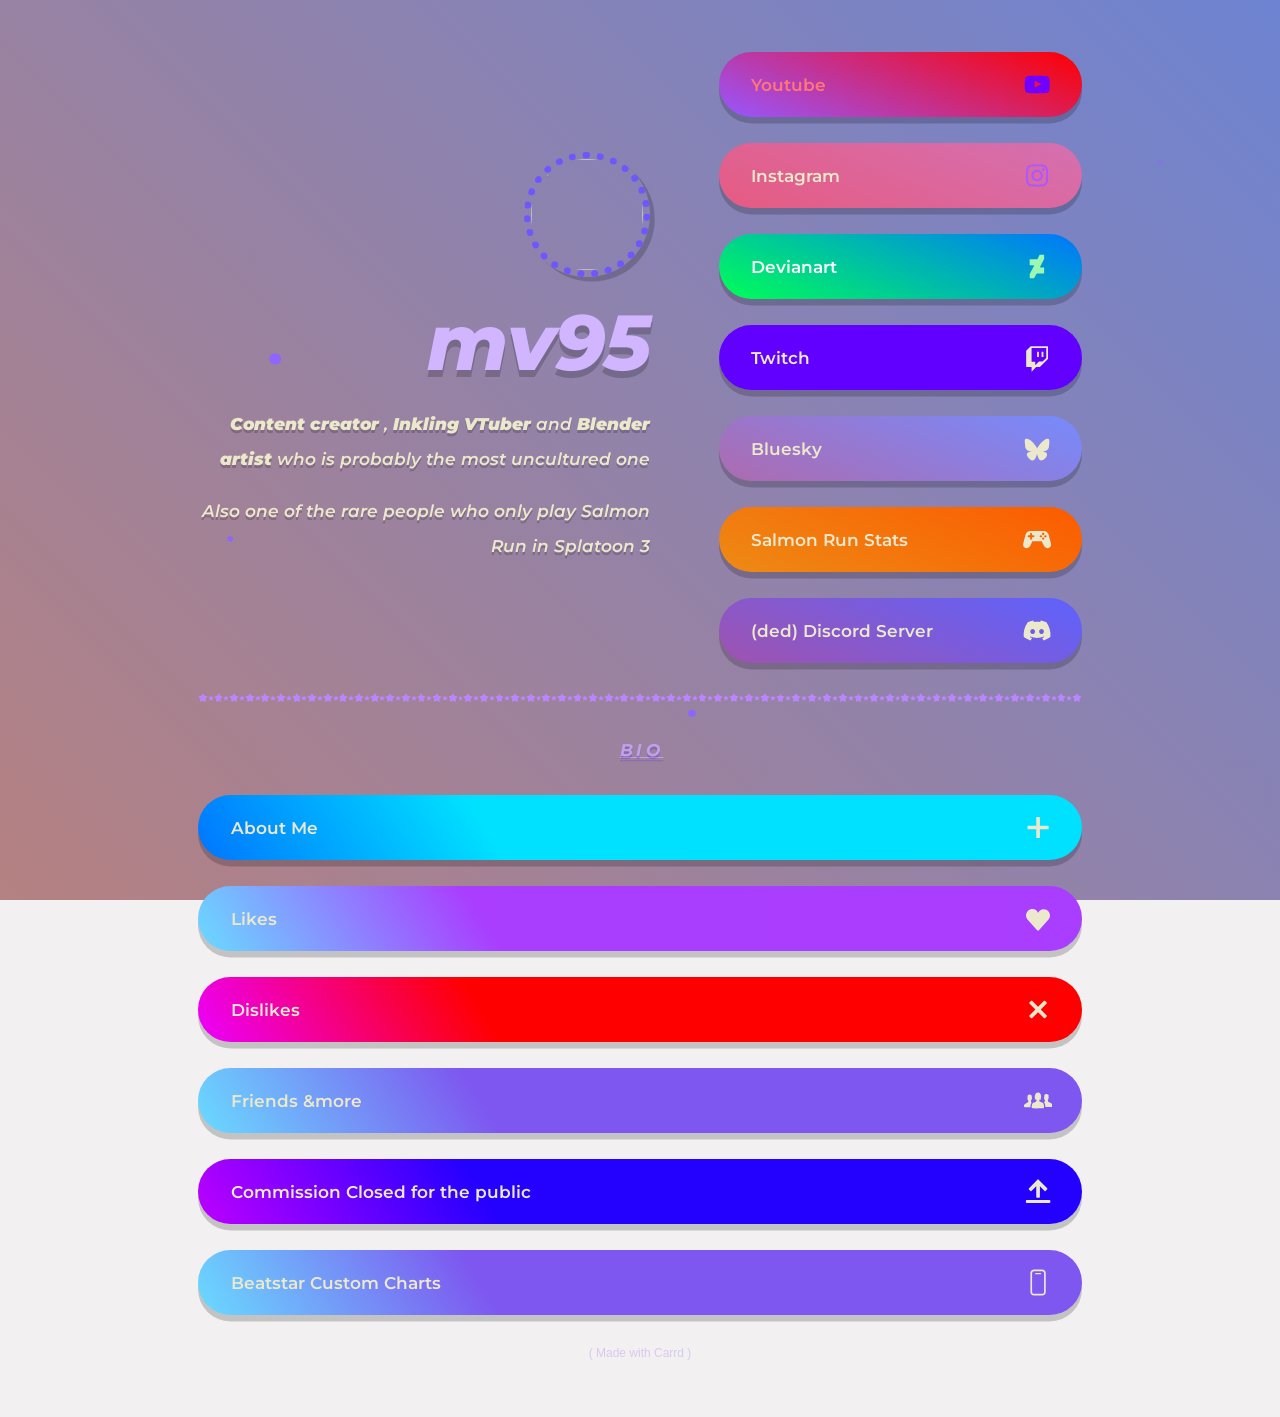
==== commit 6e00aa72: "different pages for each category" ====
--- a/index.html
+++ b/index.html
@@ -252,519 +252,6 @@
                             </li>
                         </ul>
                     </section>
-                    <section id="personalities-section">
-                        <p id="text13" class="text-component instance-13">
-                            <em>
-                                <u>About Me</u>
-                            </em>
-                        </p>
-                        <div id="list06" class="list-component instance-6">
-                            <ul>
-                                <li>
-                                    <p>mv95 (em-vee)</p>
-                                </li>
-                                <li>
-                                    <p>He/Him</p>
-                                </li>
-                                <li>
-                                    <p>Birthday : 29/06</p>
-                                </li>
-                                <li>
-                                    <p>French native</p>
-                                </li>
-                                <li>
-                                    <p>Personality Type : INFJ (Introvert, Intuitive, Thinking, Judging)</p>
-                                </li>
-                            </ul>
-                        </div>
-                        <p id="text15" class="text-component instance-15">
-                            <em>
-                                <strong>
-                                    <u>Additional Notes</u>
-                                </strong>
-                            </em>
-                        </p>
-                        <p id="text16" class="text-component instance-16">
-                            <span class="p">
-                                <em>
-                                    <strong>What do I make as content?</strong>
-                                </em>
-                                <br/>
-                                Well here :<br/>
-                                - <u>Salmon Run</u>
-                                to help Freelancers know what to expect with randoms in Hazard Level Max, and also funny things too. And I also love the Triumvirate, expect to see that on my channel :)<br/>
-                                - <u>Splatoon Blender</u>
-                                things such as posters (look at the background) and animations (very rare), with a bit of timelapse if I &#39;m in the mood<br/>
-                                - <u>Beatstar Custom Charts</u>
-                                that I make with music that I like, takes a lot of effort to start one though-<br/>
-                                - <u>Streams</u>
-                                as an Inkling VTuber mostly on Salmon Run &amp;Splatfests, but also on other games too (I &#39;ve done streams on horror games)<br/>
-                                <em>
-                                    <strong>Why do you judge a lot?</strong>
-                                </em>
-                                <br/>Apparently people think I judge a lot, even not on purpose. So I &#39;m sorry if I do, I guess it &#39;s part of my personality (I mean obviously).
-                            </span>
-                            <span class="p">
-                                <em>
-                                    <strong>How did you learn English?</strong>
-                                </em>
-                                <br/>
-                                I started to learn English from school obviously. But to be honest it wasn &#39;t that efficient to become fluent. I &#39;m sorry for those who might get bad memories but Covid pandemic really helped me learn the language. Watching videos with subtitles and then without them, meeting people on Discord, thankful to have met some and especially someone who has helped me a lot with speaking and listening the language.<br/>Moreover, I &#39;ve done a TOEIC training test and I &#39;ve got 920, which is 25 points apart from being almost native, so I &#39;m really thankful to them ^^
-                            </span>
-                            <span class="p">Can I just say how good I am at ignoring people when I &#39;m walking outside? It &#39;s not to be mean, it &#39;s just.. me and my hard-to-pop bubble.</span>
-                            <span class="p">
-                                <em>
-                                    <strong>Why do you only play Salmon Run?</strong>
-                                </em>
-                                <br/>Because it &#39;s a Coop mode in Splatoon, I really like when it comes to Coop vs Zombies-type of enemies
-                            </span>
-                            <span class="p">
-                                <em>
-                                    <strong>Why are you a VTuber?</strong>
-                                </em>
-                                <br/>Inspiration comes from the vedalverse and ironmouse! Most of them doesn &#39;t need to create a complete lore to be who they are. Too scared to share my real face online, but I wanted to stream anyway so yeah.
-                            </span>
-                        </p>
-                        <ul id="buttons04" class="buttons-component instance-4">
-                            <li>
-                                <a href="#home" class="n01" role="button">
-                                    <svg aria-labelledby="buttons04-icon-1-title">
-                                        <title id="buttons04-icon-1-title">Arrow Left</title>
-                                        <use xlink:href="#icon-fe5d5fdb64e50b34c3e536f93a94c91e"></use>
-                                    </svg>
-                                    <span class="label">Back</span>
-                                </a>
-                            </li>
-                        </ul>
-                    </section>
-                    <section id="likes-section">
-                        <h2 id="text05" class="text-component instance-5">
-                            <em>
-                                <u>Likes</u>
-                            </em>
-                        </h2>
-                        <div id="list02" class="list-component instance-2">
-                            <ul>
-                                <li>
-                                    <p>
-                                        Electronic Dance Music (EDM), <em>especially ChillStep, Garage, Deep House, Future/Melodic Bass, Drum n Bass</em>
-                                    </p>
-                                </li>
-                                <li>
-                                    <p>
-                                        EDM artists 
-                                        <em>
-                                            such as 
-                                            <u>
-                                                <a href="https://open.spotify.com/artist/49vNfTzZU1nXv2xO34z5RY?si=0CF2oTblQSyP0obQ-It_NA">CloudNone</a>
-                                            </u>
-                                            , 
-                                            <u>
-                                                <a href="https://open.spotify.com/artist/5eOyDcFvvdc7D7BD6gCdsi?si=uGMEzmg7REGTYEE2fiEryw">Direct</a>
-                                            </u>
-                                            , 
-                                            <u>
-                                                <a href="https://open.spotify.com/artist/5UyjnQfu4OsLGiOi3sIoEN?si=SbTWLl2RTNiqCk24LBLqhw">Aether</a>
-                                            </u>
-                                            , and mostly from Monstercat label
-                                        </em>
-                                    </p>
-                                </li>
-                                <li>
-                                    <p>
-                                        <em>Splatoon (especially Salmon Run) &amp;Beatstar</em>
-                                    </p>
-                                </li>
-                                <li>
-                                    <p>
-                                        <em>Making Splatoon Blender posters and writing scenarios from musics</em>
-                                    </p>
-                                </li>
-                                <li>
-                                    <p>
-                                        <em>Editing &amp;Animating</em>
-                                    </p>
-                                </li>
-                                <li>
-                                    <p>
-                                        <em>Digital technologies</em>
-                                    </p>
-                                </li>
-                                <li>
-                                    <p>
-                                        <em>Understanding people</em>
-                                    </p>
-                                </li>
-                                <li>
-                                    <p>
-                                        <em>Watching horror game gameplays like Poppy Playtime, FNAF, Tattletail or psychologic on Youtube</em>
-                                    </p>
-                                </li>
-                                <li>
-                                    <p>
-                                        <em>
-                                            <u>Random things</u>
-                                            : Rain, Snow, Winter, Warmed pool, Hoodies, Cute animals, Blurple, Planes &amp;Travel, Choccie milk, Pain au Chocolat, Night, Stars, Chill vibes, Mathematics, English (my 2nd language), Piano &amp;Violin
-                                        </em>
-                                    </p>
-                                </li>
-                                <li>
-                                    <p>
-                                        <em>
-                                            <u>Special : Listening to musics in the dark with blurple lights and close people</u>
-                                        </em>
-                                    </p>
-                                </li>
-                            </ul>
-                        </div>
-                        <p id="text14" class="text-component instance-14">Here, have a listen of one of CloudNone &#39;s LOST TAPES, in which I made the Artwork Cover!!</p>
-                        <div id="video01" class="video-component instance-1">
-                            <div class="frame with-overlay">
-                                <img class="player thumbnail" src="https://i.ytimg.com/vi_webp/JHP4QuxV1uA/maxresdefault.webp" alt="CloudNone - LOST TAPES (Full Mixtape)" role="button" aria-label="Play video &quot;CloudNone - LOST TAPES (Full Mixtape)&quot;" draggable="false"/>
-                            </div>
-                        </div>
-                        <ul id="buttons07" class="buttons-component instance-7">
-                            <li>
-                                <a href="#home" class="n01" role="button">
-                                    <svg aria-labelledby="buttons07-icon-1-title">
-                                        <title id="buttons07-icon-1-title">Arrow Left</title>
-                                        <use xlink:href="#icon-fe5d5fdb64e50b34c3e536f93a94c91e"></use>
-                                    </svg>
-                                    <span class="label">Back</span>
-                                </a>
-                            </li>
-                        </ul>
-                    </section>
-                    <section id="dislikes-section">
-                        <h2 id="text06" class="text-component instance-6">
-                            <em>
-                                <strong>Dislikes</strong>
-                            </em>
-                        </h2>
-                        <div id="list03" class="list-component instance-3">
-                            <ul>
-                                <li>
-                                    <p>
-                                        <em>Disrespectful people</em>
-                                    </p>
-                                </li>
-                                <li>
-                                    <p>
-                                        <em>Very Loud noises</em>
-                                    </p>
-                                </li>
-                                <li>
-                                    <p>
-                                        <em>Anything related to Alcohol</em>
-                                    </p>
-                                </li>
-                                <li>
-                                    <p>
-                                        <em>Manipulators, paedophiles and impersonators</em>
-                                    </p>
-                                </li>
-                                <li>
-                                    <p>
-                                        <em>Sensible topics with people other than special ones</em>
-                                    </p>
-                                </li>
-                                <li>
-                                    <p>
-                                        <em>ASMRs</em>
-                                    </p>
-                                </li>
-                                <li>
-                                    <p>
-                                        <em>Games such as Truth or Dare except with good people</em>
-                                    </p>
-                                </li>
-                                <li>
-                                    <p>
-                                        <em>Scammers &amp;hackers with bad intentions</em>
-                                    </p>
-                                </li>
-                                <li>
-                                    <p>
-                                        <em>Dramas &amp;Arguments</em>
-                                    </p>
-                                </li>
-                            </ul>
-                        </div>
-                        <ul id="buttons06" class="buttons-component instance-6">
-                            <li>
-                                <a href="#home" class="n01" role="button">
-                                    <svg aria-labelledby="buttons06-icon-1-title">
-                                        <title id="buttons06-icon-1-title">Arrow Left</title>
-                                        <use xlink:href="#icon-fe5d5fdb64e50b34c3e536f93a94c91e"></use>
-                                    </svg>
-                                    <span class="label">Back</span>
-                                </a>
-                            </li>
-                        </ul>
-                    </section>
-                    <section id="relations-section">
-                        <h2 id="text07" class="text-component instance-7">
-                            <em>
-                                <strong>Friends &amp;more</strong>
-                            </em>
-                        </h2>
-                        <hr id="divider01" class="divider-component instance-1">
-                        <h2 id="text08" class="text-component instance-8">
-                            💜<em>Special Ones</em>
-                            💙
-                        </h2>
-                        <p id="text09" class="text-component instance-9">
-                            💠💜<em>KrmnPurple</em>
-                            💠💜
-                            <a href="https://ciaboo.carrd.co">
-                                <em>CiaBoo</em>
-                            </a>
-                            💠💙
-                            <em>
-                                <a href="https://en.pronouns.page/@Nick27">Nick27</a>
-                            </em>
-                            💠
-                        </p>
-                        <hr id="divider02" class="divider-component instance-2">
-                        <p id="text10" class="text-component instance-10">
-                            <em>Good &amp;IRL Friends</em>
-                        </p>
-                        <p id="text03" class="text-component instance-3">
-                            <em>💠the pearl💠the adventurous mpn💠the l.g💠the D💠the Ambi💠the little bear💠</em>
-                        </p>
-                        <ul id="buttons05" class="buttons-component instance-5">
-                            <li>
-                                <a href="#home" class="n01" role="button">
-                                    <svg aria-labelledby="buttons05-icon-1-title">
-                                        <title id="buttons05-icon-1-title">Arrow Left</title>
-                                        <use xlink:href="#icon-fe5d5fdb64e50b34c3e536f93a94c91e"></use>
-                                    </svg>
-                                    <span class="label">Back</span>
-                                </a>
-                            </li>
-                        </ul>
-                    </section>
-                    <section id="commissions-section">
-                        <p id="text12" class="text-component instance-12">
-                            <em>
-                                <u>Commissions Sheets : Blender Splatoon</u>
-                            </em>
-                        </p>
-                        <div id="list05" class="list-component instance-5">
-                            <ul>
-                                <li>
-                                    <p>
-                                        <em>
-                                            You can DM me on <a href="https://www.instagram.com/mvitry_95/">Instagram</a>
-                                            , <a href="https://discord.gg/fvpewKg">Discord</a>
-                                            or you can go on my <a href="https://ko-fi.com/mvitry95/commissions">Ko-fi commission page</a>
-                                        </em>
-                                    </p>
-                                </li>
-                            </ul>
-                        </div>
-                        <div id="container03" class="container-component instance-3 columns">
-                            <div class="wrapper">
-                                <div class="inner">
-                                    <div>
-                                        <div id="image02" class="image-component instance-2" data-position="left">
-                                            <span class="frame deferred">
-                                                <img src="[data-uri]%2BPHJlY3QgZmlsbD0iIzI2MTM2YyIgd2lkdGg9IjEwMCUiIGhlaWdodD0iMTAwJSIvPjwvc3ZnPg%3D%3D" data-src="assets/images/image02.jpg?v=5d7e5a3b" alt=""/>
-                                            </span>
-                                        </div>
-                                    </div>
-                                    <div>
-                                        <div id="image03" class="image-component instance-3" data-position="right">
-                                            <span class="frame deferred">
-                                                <img src="[data-uri]%2BPHJlY3QgZmlsbD0iIzFjMTc3NiIgd2lkdGg9IjEwMCUiIGhlaWdodD0iMTAwJSIvPjwvc3ZnPg%3D%3D" data-src="assets/images/image03.jpg?v=5d7e5a3b" alt=""/>
-                                            </span>
-                                        </div>
-                                    </div>
-                                </div>
-                            </div>
-                        </div>
-                        <p id="text04" class="text-component instance-4">For collabs &amp;art trades, you can dm me, I &#39;ll see if I &#39;m up for it</p>
-                        <ul id="buttons08" class="buttons-component instance-8">
-                            <li>
-                                <a href="#home" class="n01" role="button">
-                                    <svg aria-labelledby="buttons08-icon-1-title">
-                                        <title id="buttons08-icon-1-title">Arrow Left</title>
-                                        <use xlink:href="#icon-fe5d5fdb64e50b34c3e536f93a94c91e"></use>
-                                    </svg>
-                                    <span class="label">Back</span>
-                                </a>
-                            </li>
-                        </ul>
-                    </section>
-                    <section id="beatstar-section">
-                        <p id="text17" class="text-component instance-17">
-                            <em>
-                                <u>Beatstar Custom Charts</u>
-                            </em>
-                        </p>
-                        <div id="list01" class="list-component instance-1">
-                            <ul>
-                                <li>
-                                    <p>I don &#39;t take request for now.</p>
-                                </li>
-                                <li>
-                                    <p>Here &#39;s what I &#39;ve made so far :</p>
-                                </li>
-                            </ul>
-                        </div>
-                        <div id="table01" class="table-component instance-1">
-                            <div class="inner">
-                                <table>
-                                    <thead>
-                                        <tr>
-                                            <th>Artists</th>
-                                            <th>Song Name</th>
-                                            <th>Difficulty</th>
-                                            <th>Notes</th>
-                                            <th>Gameplay &amp;Bundles</th>
-                                        </tr>
-                                    </thead>
-                                    <tbody>
-                                        <tr>
-                                            <td>Onoken</td>
-                                            <td>Last</td>
-                                            <td>Hard</td>
-                                            <td>534</td>
-                                            <td>
-                                                <a href="https://drive.google.com/drive/folders/1wFOmmEFnEgzdJSt52tTMisXIzkEQhHQe">Bundles</a>
-                                                <br>
-                                                <a href="https://youtu.be/5MfsfKjGAZc?si=1Ggjx1XdpjMBsuzv">Gameplay</a>
-                                            </td>
-                                        </tr>
-                                        <tr>
-                                            <td>Onoken</td>
-                                            <td>Last | Moment</td>
-                                            <td>Extreme Deluxe</td>
-                                            <td>617</td>
-                                            <td>
-                                                <a href="https://drive.google.com/drive/folders/1wFOmmEFnEgzdJSt52tTMisXIzkEQhHQe">Bundles</a>
-                                                <br>
-                                                <a href="https://youtu.be/5MfsfKjGAZc?si=1Ggjx1XdpjMBsuzv">Gameplay</a>
-                                            </td>
-                                        </tr>
-                                        <tr>
-                                            <td>B-Complex</td>
-                                            <td>Beautiful Lies (Rameses B Remix)</td>
-                                            <td>
-                                                Hard &amp;<br>Extreme Deluxe
-                                            </td>
-                                            <td>
-                                                394 <br>
-                                                &amp;<br>650
-                                            </td>
-                                            <td>
-                                                <a href="https://drive.google.com/drive/folders/1Zqi_MswzgRFVzeYKtCbSOwW4GISqOJgD">Bundles</a>
-                                                <br>
-                                                <a href="https://youtu.be/niO3XRTAfM4?si=xfpYxOm02yTQDxMr">Gameplay</a>
-                                            </td>
-                                        </tr>
-                                        <tr>
-                                            <td>Onoken</td>
-                                            <td>Last | Eternity</td>
-                                            <td>Low Insane Deluxe</td>
-                                            <td>658</td>
-                                            <td>
-                                                <a href="https://drive.google.com/drive/folders/1wFOmmEFnEgzdJSt52tTMisXIzkEQhHQe">Bundles</a>
-                                                <br>
-                                                <a href="https://youtu.be/CqeYvWxlmkQ?si=to_F0B5nEQfGMWMH">Gameplay</a>
-                                            </td>
-                                        </tr>
-                                        <tr>
-                                            <td>Skybreak, Sharks &amp;LÚTHIEN</td>
-                                            <td>Out of Frame</td>
-                                            <td>Hard</td>
-                                            <td>398</td>
-                                            <td>
-                                                <a href="https://drive.google.com/drive/folders/11yRbcsEtUqN-0sK6SbbKeb3jRCuAYwGA">Bundles</a>
-                                                <br>
-                                                <a href="https://youtu.be/cmPI3WES4EI?si=JQ8GyVIdYoeiD46t">Gameplay</a>
-                                            </td>
-                                        </tr>
-                                        <tr>
-                                            <td>Kaskade</td>
-                                            <td>Solid Ground</td>
-                                            <td>
-                                                Hard <br>
-                                                &amp;<br>Hard Deluxe
-                                            </td>
-                                            <td>
-                                                322 <br>
-                                                &amp;<br>565
-                                            </td>
-                                            <td>
-                                                <a href="https://drive.google.com/drive/folders/1hkn8-3AUxXs9rTicoOH0PjdYOPa0OGvv?usp=drive_link">Bundles</a>
-                                                <br>
-                                                <a href="https://youtu.be/D0sws1H5LEg">Gameplay</a>
-                                            </td>
-                                        </tr>
-                                        <tr>
-                                            <td>Salmon Run OST</td>
-                                            <td>Frothy Waters (ω-3)</td>
-                                            <td>Extreme + Deluxe</td>
-                                            <td>635</td>
-                                            <td>
-                                                <a href="https://drive.google.com/drive/folders/1l5YYkZcHukHBBgzJPLnBNBevW3PjAziX?usp=sharing">Bundles</a>
-                                                <br>
-                                                <a href="https://youtu.be/0wzTsgS2MDE">Gameplay</a>
-                                            </td>
-                                        </tr>
-                                        <tr>
-                                            <td>Neuro-sama</td>
-                                            <td>Life</td>
-                                            <td>
-                                                Extreme Deluxe<br>
-                                                <em>Rated Chart+</em>
-                                            </td>
-                                            <td>802</td>
-                                            <td>
-                                                <a href="https://drive.google.com/drive/folders/1dr8h0OimLySOwMFkLbA1OLK3l9ZYWxRP?usp=drive_link">Bundles</a>
-                                                <br>
-                                                <a href="https://youtu.be/XHgqDOl1nn8?si=mZJzB1tPMnPmHuZJ">Gameplay</a>
-                                            </td>
-                                        </tr>
-                                        <tr>
-                                            <td>Evil Neuro</td>
-                                            <td>BOOM</td>
-                                            <td>Extreme Deluxe</td>
-                                            <td>803</td>
-                                            <td>
-                                                <a href="https://drive.google.com/file/d/1acPhiT-RoqKiK_mSAF8lyB6Nv1J9MZyH/view?usp=drivesdk">Bundles</a>
-                                                <br>
-                                                <a href="https://youtu.be/u7Q_ulvnCww">Gameplay</a>
-                                            </td>
-                                        </tr>
-                                        <tr>
-                                            <td>Neuro-sama &amp;Evil Neuro</td>
-                                            <td>NEVER</td>
-                                            <td>Hard + Deluxe</td>
-                                            <td>630</td>
-                                            <td>
-                                                <a href="https://drive.google.com/file/d/116Uxp-McUb2ul99bQuzVLI-fTBBZK5Kp/view?usp=drive_link">Bundles</a>
-                                                <br>
-                                                <a href="https://youtu.be/wbPSR-EgFhE">Gameplay</a>
-                                            </td>
-                                        </tr>
-                                    </tbody>
-                                </table>
-                            </div>
-                        </div>
-                        <ul id="buttons03" class="buttons-component instance-3">
-                            <li>
-                                <a href="#home" class="n01" role="button">
-                                    <svg aria-labelledby="buttons03-icon-1-title">
-                                        <title id="buttons03-icon-1-title">Arrow Left</title>
-                                        <use xlink:href="#icon-fe5d5fdb64e50b34c3e536f93a94c91e"></use>
-                                    </svg>
-                                    <span class="label">Back</span>
-                                </a>
-                            </li>
-                        </ul>
-                    </section>
                     <footer id="footer">
                         <div id="credits">
                             <span>
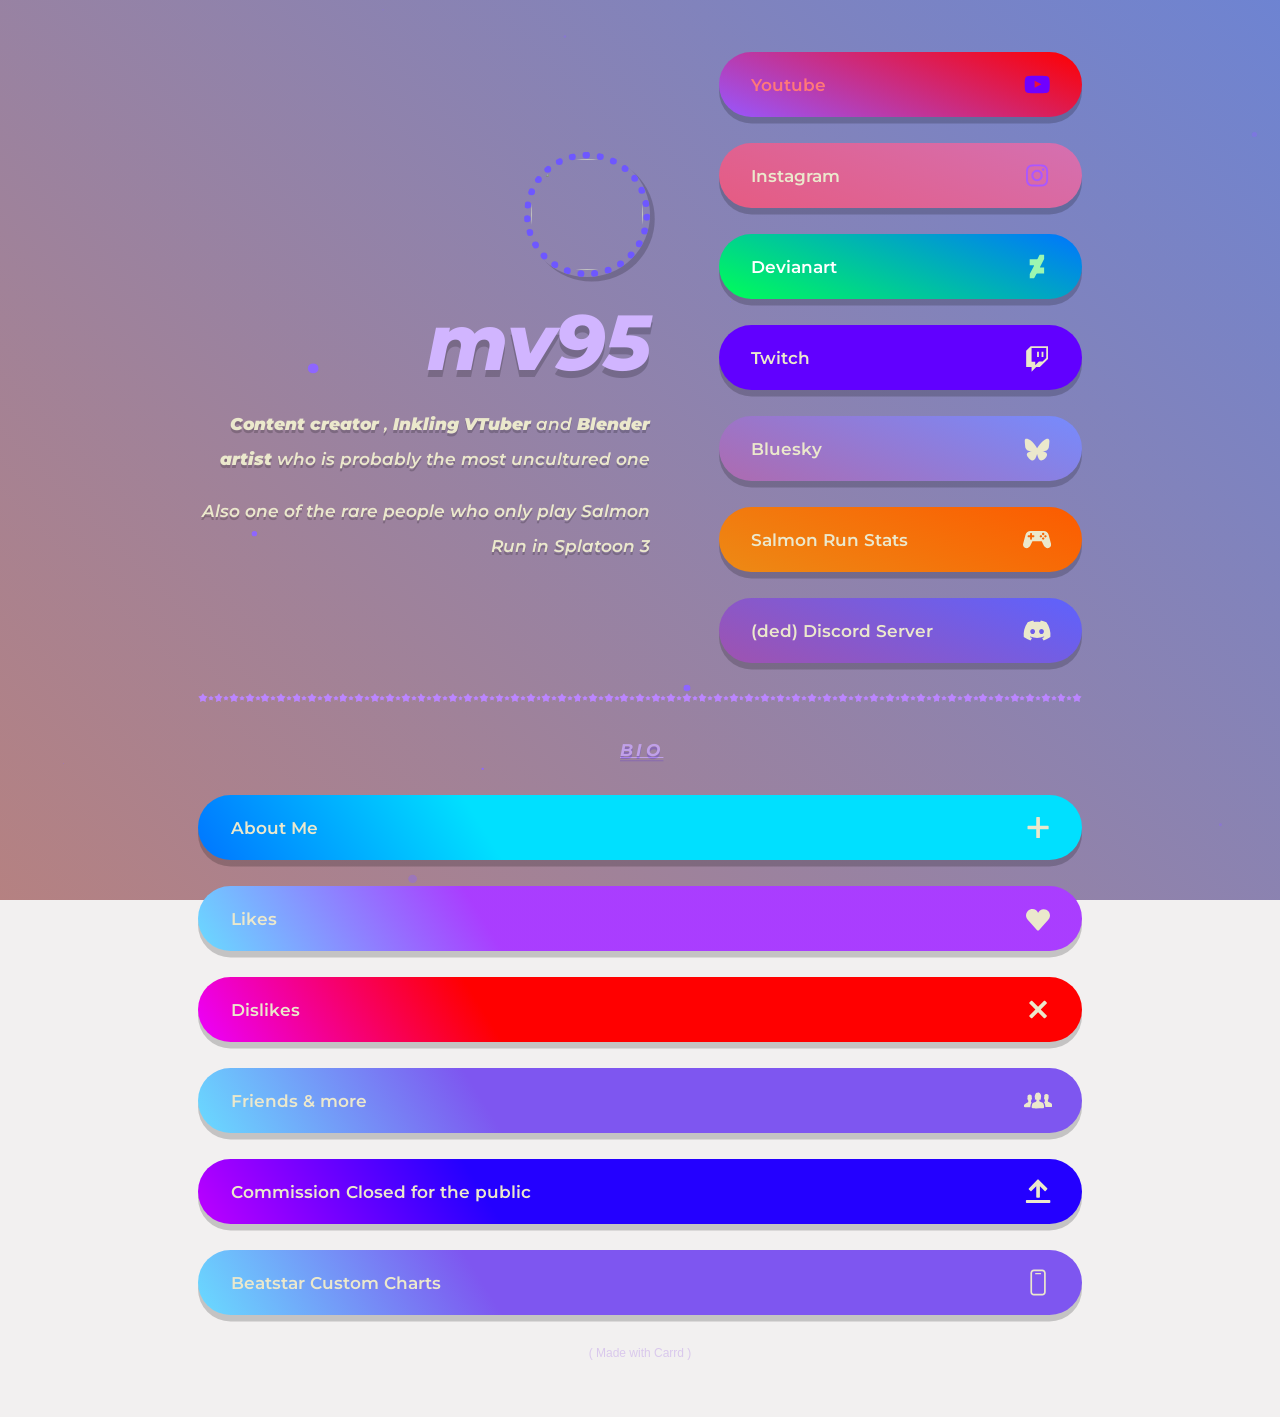
==== commit 1d27819c: "added complete edits for each pages, css and js separated, image next step" ====
--- a/index.html
+++ b/index.html
@@ -229,7 +229,7 @@
                                         <title id="buttons02-icon-4-title">Facebook Groups</title>
                                         <use xlink:href="#icon-fda01a4928fe0c070131c2a5b2854674"></use>
                                     </svg>
-                                    <span class="label">Friends &amp;more</span>
+                                    <span class="label">Friends &amp; more</span>
                                 </a>
                             </li>
                             <li>
@@ -262,2045 +262,6 @@
                 </div>
             </div>
         </div>
-        <script>
-            (function() {
-                var on = addEventListener
-                  , off = removeEventListener
-                  , $ = function(q) {
-                    return document.querySelector(q)
-                }
-                  , $$ = function(q) {
-                    return document.querySelectorAll(q)
-                }
-                  , $body = document.body
-                  , $inner = $('.inner')
-                  , client = (function() {
-                    var o = {
-                        browser: 'other',
-                        browserVersion: 0,
-                        os: 'other',
-                        osVersion: 0,
-                        mobile: false,
-                        canUse: null,
-                        flags: {
-                            lsdUnits: false,
-                        },
-                    }, ua = navigator.userAgent, a, i;
-                    a = [['firefox', /Firefox\/([0-9\.]+)/, null], ['edge', /Edge\/([0-9\.]+)/, null], ['safari', /Version\/([0-9\.]+).+Safari/, null], ['chrome', /Chrome\/([0-9\.]+)/, null], ['chrome', /CriOS\/([0-9\.]+)/, null], ['ie', /Trident\/.+rv:([0-9]+)/, null], ['safari', /iPhone OS ([0-9_]+)/, function(v) {
-                        return v.replace('_', '.').replace('_', '');
-                    }
-                    ]];
-                    for (i = 0; i < a.length; i++) {
-                        if (ua.match(a[i][1])) {
-                            o.browser = a[i][0];
-                            o.browserVersion = parseFloat(a[i][2] ? (a[i][2])(RegExp.$1) : RegExp.$1);
-                            break;
-                        }
-                    }
-                    a = [['ios', /([0-9_]+) like Mac OS X/, function(v) {
-                        return v.replace('_', '.').replace('_', '');
-                    }
-                    ], ['ios', /CPU like Mac OS X/, function(v) {
-                        return 0
-                    }
-                    ], ['ios', /iPad; CPU/, function(v) {
-                        return 0
-                    }
-                    ], ['android', /Android ([0-9\.]+)/, null], ['mac', /Macintosh.+Mac OS X ([0-9_]+)/, function(v) {
-                        return v.replace('_', '.').replace('_', '');
-                    }
-                    ], ['windows', /Windows NT ([0-9\.]+)/, null], ['undefined', /Undefined/, null]];
-                    for (i = 0; i < a.length; i++) {
-                        if (ua.match(a[i][1])) {
-                            o.os = a[i][0];
-                            o.osVersion = parseFloat(a[i][2] ? (a[i][2])(RegExp.$1) : RegExp.$1);
-                            break;
-                        }
-                    }
-                    if (o.os == 'mac' && ('ontouchstart'in window) && ((screen.width == 1024 && screen.height == 1366) || (screen.width == 834 && screen.height == 1112) || (screen.width == 810 && screen.height == 1080) || (screen.width == 768 && screen.height == 1024)))
-                        o.os = 'ios';
-                    o.mobile = (o.os == 'android' || o.os == 'ios');
-                    var _canUse = document.createElement('div');
-                    o.canUse = function(property, value) {
-                        var style;
-                        style = _canUse.style;
-                        if (!(property in style))
-                            return false;
-                        if (typeof value !== 'undefined') {
-                            style[property] = value;
-                            if (style[property] == '')
-                                return false;
-                        }
-                        return true;
-                    }
-                    ;
-                    o.flags.lsdUnits = o.canUse('width', '100dvw');
-                    return o;
-                }())
-                  , ready = {
-                    list: [],
-                    add: function(f) {
-                        this.list.push(f);
-                    },
-                    run: function() {
-                        this.list.forEach( (f) => {
-                            f();
-                        }
-                        );
-                    },
-                }
-                  , trigger = function(t) {
-                    dispatchEvent(new Event(t));
-                }
-                  , cssRules = function(selectorText) {
-                    var ss = document.styleSheets, a = [], f = function(s) {
-                        var r = s.cssRules, i;
-                        for (i = 0; i < r.length; i++) {
-                            if (r[i]instanceof CSSMediaRule && matchMedia(r[i].conditionText).matches)
-                                (f)(r[i]);
-                            else if (r[i]instanceof CSSStyleRule && r[i].selectorText == selectorText)
-                                a.push(r[i]);
-                        }
-                    }, x, i;
-                    for (i = 0; i < ss.length; i++)
-                        f(ss[i]);
-                    return a;
-                }
-                  , escapeHtml = function(s) {
-                    if (s === '' || s === null || s === undefined)
-                        return '';
-                    var a = {
-                        '&': '&amp;',
-                        '<': '&lt;',
-                        '>': '&gt;',
-                        '"': '&quot;',
-                        "'": '&#39;',
-                    };
-                    s = s.replace(/[&<>"']/g, function(x) {
-                        return a[x];
-                    });
-                    return s;
-                }
-                  , thisHash = function() {
-                    var h = location.hash ? location.hash.substring(1) : null, a;
-                    if (!h)
-                        return null;
-                    if (h.match(/\?/)) {
-                        a = h.split('?');
-                        h = a[0];
-                        history.replaceState(undefined, undefined, '#' + h);
-                        window.location.search = a[1];
-                    }
-                    if (h.length > 0 && !h.match(/^[a-zA-Z]/))
-                        h = 'x' + h;
-                    if (typeof h == 'string')
-                        h = h.toLowerCase();
-                    return h;
-                }
-                  , scrollToElement = function(e, style, duration) {
-                    var y, cy, dy, start, easing, offset, f;
-                    if (!e)
-                        y = 0;
-                    else {
-                        offset = (e.dataset.scrollOffset ? parseInt(e.dataset.scrollOffset) : 0) * parseFloat(getComputedStyle(document.documentElement).fontSize);
-                        switch (e.dataset.scrollBehavior ? e.dataset.scrollBehavior : 'default') {
-                        case 'default':
-                        default:
-                            y = e.offsetTop + offset;
-                            break;
-                        case 'center':
-                            if (e.offsetHeight < window.innerHeight)
-                                y = e.offsetTop - ((window.innerHeight - e.offsetHeight) / 2) + offset;
-                            else
-                                y = e.offsetTop - offset;
-                            break;
-                        case 'previous':
-                            if (e.previousElementSibling)
-                                y = e.previousElementSibling.offsetTop + e.previousElementSibling.offsetHeight + offset;
-                            else
-                                y = e.offsetTop + offset;
-                            break;
-                        }
-                    }
-                    if (!style)
-                        style = 'smooth';
-                    if (!duration)
-                        duration = 750;
-                    if (style == 'instant') {
-                        window.scrollTo(0, y);
-                        return;
-                    }
-                    start = Date.now();
-                    cy = window.scrollY;
-                    dy = y - cy;
-                    switch (style) {
-                    case 'linear':
-                        easing = function(t) {
-                            return t
-                        }
-                        ;
-                        break;
-                    case 'smooth':
-                        easing = function(t) {
-                            return t < .5 ? 4 * t * t * t : (t - 1) * (2 * t - 2) * (2 * t - 2) + 1
-                        }
-                        ;
-                        break;
-                    }
-                    f = function() {
-                        var t = Date.now() - start;
-                        if (t >= duration)
-                            window.scroll(0, y);
-                        else {
-                            window.scroll(0, cy + (dy * easing(t / duration)));
-                            requestAnimationFrame(f);
-                        }
-                    }
-                    ;
-                    f();
-                }
-                  , scrollToTop = function() {
-                    scrollToElement(null);
-                }
-                  , loadElements = function(parent) {
-                    var a, e, x, i;
-                    $body.dispatchEvent(new CustomEvent('startComponents',{
-                        detail: {
-                            parent: parent
-                        }
-                    }));
-                    a = parent.querySelectorAll('iframe[data-src]:not([data-src=""])');
-                    for (i = 0; i < a.length; i++) {
-                        a[i].contentWindow.location.replace(a[i].dataset.src);
-                        a[i].dataset.initialSrc = a[i].dataset.src;
-                        a[i].dataset.src = '';
-                    }
-                    a = parent.querySelectorAll('video[autoplay]');
-                    for (i = 0; i < a.length; i++) {
-                        if (a[i].paused)
-                            a[i].play();
-                    }
-                    e = parent.querySelector('[data-autofocus="1"]');
-                    x = e ? e.tagName : null;
-                    switch (x) {
-                    case 'FORM':
-                        e = e.querySelector('.field input, .field select, .field textarea');
-                        if (e)
-                            e.focus();
-                        break;
-                    default:
-                        break;
-                    }
-                    a = parent.querySelectorAll('unloaded-script');
-                    for (i = 0; i < a.length; i++) {
-                        x = document.createElement('script');
-                        x.setAttribute('data-loaded', '');
-                        if (a[i].getAttribute('src'))
-                            x.setAttribute('src', a[i].getAttribute('src'));
-                        if (a[i].textContent)
-                            x.textContent = a[i].textContent;
-                        a[i].replaceWith(x);
-                    }
-                    x = new Event('loadelements');
-                    a = parent.querySelectorAll('[data-unloaded]');
-                    a.forEach( (element) => {
-                        element.removeAttribute('data-unloaded');
-                        element.dispatchEvent(x);
-                    }
-                    );
-                }
-                  , unloadElements = function(parent) {
-                    var a, e, x, i;
-                    $body.dispatchEvent(new CustomEvent('stopComponents',{
-                        detail: {
-                            parent: parent
-                        }
-                    }));
-                    a = parent.querySelectorAll('iframe[data-src=""]');
-                    for (i = 0; i < a.length; i++) {
-                        if (a[i].dataset.srcUnload === '0')
-                            continue;
-                        if ('initialSrc'in a[i].dataset)
-                            a[i].dataset.src = a[i].dataset.initialSrc;
-                        else
-                            a[i].dataset.src = a[i].src;
-                        a[i].contentWindow.location.replace('about:blank');
-                    }
-                    a = parent.querySelectorAll('video');
-                    for (i = 0; i < a.length; i++) {
-                        if (!a[i].paused)
-                            a[i].pause();
-                    }
-                    e = $(':focus');
-                    if (e)
-                        e.blur();
-                };
-                window._scrollToTop = scrollToTop;
-                var thisUrl = function() {
-                    return window.location.href.replace(window.location.search, '').replace(/#$/, '');
-                };
-                var getVar = function(name) {
-                    var a = window.location.search.substring(1).split('&'), b, k;
-                    for (k in a) {
-                        b = a[k].split('=');
-                        if (b[0] == name)
-                            return b[1];
-                    }
-                    return null;
-                };
-                var errors = {
-                    handle: function(handler) {
-                        window.onerror = function(message, url, line, column, error) {
-                            (handler)(error.message);
-                            return true;
-                        }
-                        ;
-                    },
-                    unhandle: function() {
-                        window.onerror = null;
-                    }
-                };
-                var loadHandler = function() {
-                    setTimeout(function() {
-                        $body.classList.remove('is-loading');
-                        $body.classList.add('is-playing');
-                        setTimeout(function() {
-                            $body.classList.remove('is-playing');
-                            $body.classList.add('is-ready');
-                        }, 1000);
-                    }, 100);
-                };
-                on('load', loadHandler);
-                (function() {
-                    var initialSection, initialScrollPoint, initialId, header, footer, name, hideHeader, hideFooter, disableAutoScroll, h, e, ee, k, locked = false, title = document.title, scrollPointParent = function(target) {
-                        while (target) {
-                            if (target.parentElement && target.parentElement.tagName == 'SECTION')
-                                break;
-                            target = target.parentElement;
-                        }
-                        return target;
-                    }, scrollPointSpeed = function(scrollPoint) {
-                        let x = parseInt(scrollPoint.dataset.scrollSpeed);
-                        switch (x) {
-                        case 5:
-                            return 250;
-                        case 4:
-                            return 500;
-                        case 3:
-                            return 750;
-                        case 2:
-                            return 1000;
-                        case 1:
-                            return 1250;
-                        default:
-                            break;
-                        }
-                        return 750;
-                    }, doNextScrollPoint = function(event) {
-                        var e, target, id;
-                        e = scrollPointParent(event.target);
-                        if (!e)
-                            return;
-                        while (e && e.nextElementSibling) {
-                            e = e.nextElementSibling;
-                            if (e.dataset.scrollId) {
-                                target = e;
-                                id = e.dataset.scrollId;
-                                break;
-                            }
-                        }
-                        if (!target || !id)
-                            return;
-                        if (target.dataset.scrollInvisible == '1')
-                            scrollToElement(target, 'smooth', scrollPointSpeed(target));
-                        else
-                            location.href = '#' + id;
-                    }, doPreviousScrollPoint = function(e) {
-                        var e, target, id;
-                        e = scrollPointParent(event.target);
-                        if (!e)
-                            return;
-                        while (e && e.previousElementSibling) {
-                            e = e.previousElementSibling;
-                            if (e.dataset.scrollId) {
-                                target = e;
-                                id = e.dataset.scrollId;
-                                break;
-                            }
-                        }
-                        if (!target || !id)
-                            return;
-                        if (target.dataset.scrollInvisible == '1')
-                            scrollToElement(target, 'smooth', scrollPointSpeed(target));
-                        else
-                            location.href = '#' + id;
-                    }, doFirstScrollPoint = function(e) {
-                        var e, target, id;
-                        e = scrollPointParent(event.target);
-                        if (!e)
-                            return;
-                        while (e && e.previousElementSibling) {
-                            e = e.previousElementSibling;
-                            if (e.dataset.scrollId) {
-                                target = e;
-                                id = e.dataset.scrollId;
-                            }
-                        }
-                        if (!target || !id)
-                            return;
-                        if (target.dataset.scrollInvisible == '1')
-                            scrollToElement(target, 'smooth', scrollPointSpeed(target));
-                        else
-                            location.href = '#' + id;
-                    }, doLastScrollPoint = function(e) {
-                        var e, target, id;
-                        e = scrollPointParent(event.target);
-                        if (!e)
-                            return;
-                        while (e && e.nextElementSibling) {
-                            e = e.nextElementSibling;
-                            if (e.dataset.scrollId) {
-                                target = e;
-                                id = e.dataset.scrollId;
-                            }
-                        }
-                        if (!target || !id)
-                            return;
-                        if (target.dataset.scrollInvisible == '1')
-                            scrollToElement(target, 'smooth', scrollPointSpeed(target));
-                        else
-                            location.href = '#' + id;
-                    }, doNextSection = function() {
-                        var section;
-                        section = $('.site-main > .inner > section.active').nextElementSibling;
-                        if (!section || section.tagName != 'SECTION')
-                            return;
-                        location.href = '#' + section.id.replace(/-section$/, '');
-                    }, doPreviousSection = function() {
-                        var section;
-                        section = $('.site-main > .inner > section.active').previousElementSibling;
-                        if (!section || section.tagName != 'SECTION')
-                            return;
-                        location.href = '#' + (section.matches(':first-child') ? '' : section.id.replace(/-section$/, ''));
-                    }, doFirstSection = function() {
-                        var section;
-                        section = $('.site-main > .inner > section:first-of-type');
-                        if (!section || section.tagName != 'SECTION')
-                            return;
-                        location.href = '#' + section.id.replace(/-section$/, '');
-                    }, doLastSection = function() {
-                        var section;
-                        section = $('.site-main > .inner > section:last-of-type');
-                        if (!section || section.tagName != 'SECTION')
-                            return;
-                        location.href = '#' + section.id.replace(/-section$/, '');
-                    }, resetSectionChangeElements = function(section) {
-                        var ee, e, x;
-                        ee = section.querySelectorAll('[data-reset-on-section-change="1"]');
-                        for (e of ee) {
-                            x = e ? e.tagName : null;
-                            switch (x) {
-                            case 'FORM':
-                                e.reset();
-                                break;
-                            default:
-                                break;
-                            }
-                        }
-                    }, activateSection = function(section, scrollPoint) {
-                        var sectionHeight, currentSection, currentSectionHeight, name, hideHeader, hideFooter, disableAutoScroll, ee, k;
-                        if (!section.classList.contains('inactive')) {
-                            name = (section ? section.id.replace(/-section$/, '') : null);
-                            disableAutoScroll = name ? ((name in sections) && ('disableAutoScroll'in sections[name]) && sections[name].disableAutoScroll) : false;
-                            if (scrollPoint)
-                                scrollToElement(scrollPoint, 'smooth', scrollPointSpeed(scrollPoint));
-                            else if (!disableAutoScroll)
-                                scrollToElement(null);
-                            return false;
-                        } else {
-                            locked = true;
-                            if (location.hash == '#home')
-                                history.replaceState(null, null, '#');
-                            name = (section ? section.id.replace(/-section$/, '') : null);
-                            hideHeader = name ? ((name in sections) && ('hideHeader'in sections[name]) && sections[name].hideHeader) : false;
-                            hideFooter = name ? ((name in sections) && ('hideFooter'in sections[name]) && sections[name].hideFooter) : false;
-                            disableAutoScroll = name ? ((name in sections) && ('disableAutoScroll'in sections[name]) && sections[name].disableAutoScroll) : false;
-                            if (header && hideHeader) {
-                                header.classList.add('hidden');
-                                header.style.display = 'none';
-                            }
-                            if (footer && hideFooter) {
-                                footer.classList.add('hidden');
-                                footer.style.display = 'none';
-                            }
-                            currentSection = $('.site-main > .inner > section:not(.inactive)');
-                            currentSection.classList.add('inactive');
-                            currentSection.classList.remove('active');
-                            currentSection.style.display = 'none';
-                            document.title = title;
-                            unloadElements(currentSection);
-                            resetSectionChangeElements(currentSection);
-                            clearTimeout(window._sectionTimeoutId);
-                            if (header && !hideHeader) {
-                                header.style.display = '';
-                                header.classList.remove('hidden');
-                            }
-                            if (footer && !hideFooter) {
-                                footer.style.display = '';
-                                footer.classList.remove('hidden');
-                            }
-                            section.classList.remove('inactive');
-                            section.classList.add('active');
-                            section.style.display = '';
-                            trigger('resize');
-                            if (section.dataset.title)
-                                document.title = section.dataset.title + ' - ' + title;
-                            loadElements(section);
-                            if (scrollPoint)
-                                scrollToElement(scrollPoint, 'instant');
-                            else if (!disableAutoScroll)
-                                scrollToElement(null, 'instant');
-                            locked = false;
-                        }
-                    }, sections = {};
-                    window._nextScrollPoint = doNextScrollPoint;
-                    window._previousScrollPoint = doPreviousScrollPoint;
-                    window._firstScrollPoint = doFirstScrollPoint;
-                    window._lastScrollPoint = doLastScrollPoint;
-                    window._nextSection = doNextSection;
-                    window._previousSection = doPreviousSection;
-                    window._firstSection = doFirstSection;
-                    window._lastSection = doLastSection;
-                    window._scrollToTop = function() {
-                        var section, id;
-                        scrollToElement(null);
-                        if (!!(section = $('section.active'))) {
-                            id = section.id.replace(/-section$/, '');
-                            if (id == 'home')
-                                id = '';
-                            history.pushState(null, null, '#' + id);
-                        }
-                    }
-                    ;
-                    if ('scrollRestoration'in history)
-                        history.scrollRestoration = 'manual';
-                    header = $('#header');
-                    footer = $('#footer');
-                    h = thisHash();
-                    if (h && !h.match(/^[a-zA-Z0-9\-]+$/))
-                        h = null;
-                    if (e = $('[data-scroll-id="' + h + '"]')) {
-                        initialScrollPoint = e;
-                        initialSection = initialScrollPoint.parentElement;
-                        initialId = initialSection.id;
-                    } else if (e = $('#' + (h ? h : 'home') + '-section')) {
-                        initialScrollPoint = null;
-                        initialSection = e;
-                        initialId = initialSection.id;
-                    }
-                    if (!initialSection) {
-                        initialScrollPoint = null;
-                        initialSection = $('#' + 'home' + '-section');
-                        initialId = initialSection.id;
-                        history.replaceState(undefined, undefined, '#');
-                    }
-                    name = (h ? h : 'home');
-                    hideHeader = name ? ((name in sections) && ('hideHeader'in sections[name]) && sections[name].hideHeader) : false;
-                    hideFooter = name ? ((name in sections) && ('hideFooter'in sections[name]) && sections[name].hideFooter) : false;
-                    disableAutoScroll = name ? ((name in sections) && ('disableAutoScroll'in sections[name]) && sections[name].disableAutoScroll) : false;
-                    if (header && hideHeader) {
-                        header.classList.add('hidden');
-                        header.style.display = 'none';
-                    }
-                    if (footer && hideFooter) {
-                        footer.classList.add('hidden');
-                        footer.style.display = 'none';
-                    }
-                    ee = $$('.site-main > .inner > section:not([id="' + initialId + '"])');
-                    for (k = 0; k < ee.length; k++) {
-                        ee[k].className = 'inactive';
-                        ee[k].style.display = 'none';
-                    }
-                    initialSection.classList.add('active');
-                    ready.add( () => {
-                        if (initialSection.dataset.title)
-                            document.title = initialSection.dataset.title + ' - ' + title;
-                        loadElements(initialSection);
-                        if (header)
-                            loadElements(header);
-                        if (footer)
-                            loadElements(footer);
-                        if (!disableAutoScroll)
-                            scrollToElement(null, 'instant');
-                    }
-                    );
-                    on('load', function() {
-                        if (initialScrollPoint)
-                            scrollToElement(initialScrollPoint, 'instant');
-                    });
-                    on('hashchange', function(event) {
-                        var section, scrollPoint, h, e;
-                        if (locked)
-                            return false;
-                        h = thisHash();
-                        if (h && !h.match(/^[a-zA-Z0-9\-]+$/))
-                            return false;
-                        if (e = $('[data-scroll-id="' + h + '"]')) {
-                            scrollPoint = e;
-                            section = scrollPoint.parentElement;
-                        } else if (e = $('#' + (h ? h : 'home') + '-section')) {
-                            scrollPoint = null;
-                            section = e;
-                        } else {
-                            scrollPoint = null;
-                            section = $('#' + 'home' + '-section');
-                            history.replaceState(undefined, undefined, '#');
-                        }
-                        if (!section)
-                            return false;
-                        activateSection(section, scrollPoint);
-                        return false;
-                    });
-                    on('click', function(event) {
-                        var t = event.target, tagName = t.tagName.toUpperCase(), scrollPoint, section;
-                        switch (tagName) {
-                        case 'IMG':
-                        case 'SVG':
-                        case 'USE':
-                        case 'U':
-                        case 'STRONG':
-                        case 'EM':
-                        case 'CODE':
-                        case 'S':
-                        case 'MARK':
-                        case 'SPAN':
-                            while (!!(t = t.parentElement))
-                                if (t.tagName == 'A')
-                                    break;
-                            if (!t)
-                                return;
-                            break;
-                        default:
-                            break;
-                        }
-                        if (t.tagName == 'A' && t.getAttribute('href') !== null && t.getAttribute('href').substr(0, 1) == '#') {
-                            if (!!(scrollPoint = $('[data-scroll-id="' + t.hash.substr(1) + '"][data-scroll-invisible="1"]'))) {
-                                event.preventDefault();
-                                section = scrollPoint.parentElement;
-                                if (section.classList.contains('inactive')) {
-                                    history.pushState(null, null, '#' + section.id.replace(/-section$/, ''));
-                                    activateSection(section, scrollPoint);
-                                } else {
-                                    scrollToElement(scrollPoint, 'smooth', scrollPointSpeed(scrollPoint));
-                                }
-                            } else if (t.hash == window.location.hash) {
-                                event.preventDefault();
-                                history.replaceState(undefined, undefined, '#');
-                                location.replace(t.hash);
-                            }
-                        }
-                    });
-                }
-                )();
-                var style, sheet, rule;
-                style = document.createElement('style');
-                style.appendChild(document.createTextNode(''));
-                document.head.appendChild(style);
-                sheet = style.sheet;
-                if (client.mobile) {
-                    (function() {
-                        if (client.flags.lsdUnits) {
-                            document.documentElement.style.setProperty('--viewport-height', '100svh');
-                            document.documentElement.style.setProperty('--background-height', '100lvh');
-                        } else {
-                            var f = function() {
-                                document.documentElement.style.setProperty('--viewport-height', window.innerHeight + 'px');
-                                document.documentElement.style.setProperty('--background-height', (window.innerHeight + 250) + 'px');
-                            };
-                            on('load', f);
-                            on('orientationchange', function() {
-                                setTimeout(function() {
-                                    (f)();
-                                }, 100);
-                            });
-                        }
-                    }
-                    )();
-                }
-                if (client.os == 'android') {
-                    (function() {
-                        sheet.insertRule('body::after { }', 0);
-                        rule = sheet.cssRules[0];
-                        var f = function() {
-                            rule.style.cssText = 'height: ' + (Math.max(screen.width, screen.height)) + 'px';
-                        };
-                        on('load', f);
-                        on('orientationchange', f);
-                        on('touchmove', f);
-                    }
-                    )();
-                    $body.classList.add('touch');
-                } else if (client.os == 'ios') {
-                    if (client.osVersion <= 11)
-                        (function() {
-                            sheet.insertRule('body::after { }', 0);
-                            rule = sheet.cssRules[0];
-                            rule.style.cssText = '-webkit-transform: scale(1.0)';
-                        }
-                        )();
-                    if (client.osVersion <= 11)
-                        (function() {
-                            sheet.insertRule('body.ios-focus-fix::before { }', 0);
-                            rule = sheet.cssRules[0];
-                            rule.style.cssText = 'height: calc(100% + 60px)';
-                            on('focus', function(event) {
-                                $body.classList.add('ios-focus-fix');
-                            }, true);
-                            on('blur', function(event) {
-                                $body.classList.remove('ios-focus-fix');
-                            }, true);
-                        }
-                        )();
-                    $body.classList.add('touch');
-                }
-                var scrollEvents = {
-                    items: [],
-                    add: function(o) {
-                        this.items.push({
-                            element: o.element,
-                            triggerElement: (('triggerElement'in o && o.triggerElement) ? o.triggerElement : o.element),
-                            enter: ('enter'in o ? o.enter : null),
-                            leave: ('leave'in o ? o.leave : null),
-                            mode: ('mode'in o ? o.mode : 4),
-                            threshold: ('threshold'in o ? o.threshold : 0.25),
-                            offset: ('offset'in o ? o.offset : 0),
-                            initialState: ('initialState'in o ? o.initialState : null),
-                            state: false,
-                        });
-                    },
-                    handler: function() {
-                        var height, top, bottom, scrollPad;
-                        if (client.os == 'ios') {
-                            height = document.documentElement.clientHeight;
-                            top = document.body.scrollTop + window.scrollY;
-                            bottom = top + height;
-                            scrollPad = 125;
-                        } else {
-                            height = document.documentElement.clientHeight;
-                            top = document.documentElement.scrollTop;
-                            bottom = top + height;
-                            scrollPad = 0;
-                        }
-                        scrollEvents.items.forEach(function(item) {
-                            var elementTop, elementBottom, viewportTop, viewportBottom, bcr, pad, state, a, b;
-                            if (!item.enter && !item.leave)
-                                return true;
-                            if (!item.triggerElement)
-                                return true;
-                            if (item.triggerElement.offsetParent === null) {
-                                if (item.state == true && item.leave) {
-                                    item.state = false;
-                                    (item.leave).apply(item.element);
-                                    if (!item.enter)
-                                        item.leave = null;
-                                }
-                                return true;
-                            }
-                            bcr = item.triggerElement.getBoundingClientRect();
-                            elementTop = top + Math.floor(bcr.top);
-                            elementBottom = elementTop + bcr.height;
-                            if (item.initialState !== null) {
-                                state = item.initialState;
-                                item.initialState = null;
-                            } else {
-                                switch (item.mode) {
-                                case 1:
-                                default:
-                                    state = (bottom > (elementTop - item.offset) && top < (elementBottom + item.offset));
-                                    break;
-                                case 2:
-                                    a = (top + (height * 0.5));
-                                    state = (a > (elementTop - item.offset) && a < (elementBottom + item.offset));
-                                    break;
-                                case 3:
-                                    a = top + (height * (item.threshold));
-                                    if (a - (height * 0.375) <= 0)
-                                        a = 0;
-                                    b = top + (height * (1 - item.threshold));
-                                    if (b + (height * 0.375) >= document.body.scrollHeight - scrollPad)
-                                        b = document.body.scrollHeight + scrollPad;
-                                    state = (b > (elementTop - item.offset) && a < (elementBottom + item.offset));
-                                    break;
-                                case 4:
-                                    pad = height * item.threshold;
-                                    viewportTop = (top + pad);
-                                    viewportBottom = (bottom - pad);
-                                    if (Math.floor(top) <= pad)
-                                        viewportTop = top;
-                                    if (Math.ceil(bottom) >= (document.body.scrollHeight - pad))
-                                        viewportBottom = bottom;
-                                    if ((viewportBottom - viewportTop) >= (elementBottom - elementTop)) {
-                                        state = ((elementTop >= viewportTop && elementBottom <= viewportBottom) || (elementTop >= viewportTop && elementTop <= viewportBottom) || (elementBottom >= viewportTop && elementBottom <= viewportBottom));
-                                    } else
-                                        state = ((viewportTop >= elementTop && viewportBottom <= elementBottom) || (elementTop >= viewportTop && elementTop <= viewportBottom) || (elementBottom >= viewportTop && elementBottom <= viewportBottom));
-                                    break;
-                                }
-                            }
-                            if (state != item.state) {
-                                item.state = state;
-                                if (item.state) {
-                                    if (item.enter) {
-                                        (item.enter).apply(item.element);
-                                        if (!item.leave)
-                                            item.enter = null;
-                                    }
-                                } else {
-                                    if (item.leave) {
-                                        (item.leave).apply(item.element);
-                                        if (!item.enter)
-                                            item.leave = null;
-                                    }
-                                }
-                            }
-                        });
-                    },
-                    init: function() {
-                        on('load', this.handler);
-                        on('resize', this.handler);
-                        on('scroll', this.handler);
-                        (this.handler)();
-                    }
-                };
-                scrollEvents.init();
-                (function() {
-                    var items = $$('.deferred'), loadHandler, enterHandler;
-                    loadHandler = function() {
-                        var i = this
-                          , p = this.parentElement
-                          , duration = 375;
-                        if (i.dataset.src !== 'done')
-                            return;
-                        if (Date.now() - i._startLoad < duration)
-                            duration = 175;
-                        i.style.transitionDuration = (duration / 1000.00) + 's';
-                        p.classList.remove('loading');
-                        i.style.opacity = 1;
-                        setTimeout(function() {
-                            i.style.backgroundImage = 'none';
-                            i.style.transitionProperty = '';
-                            i.style.transitionTimingFunction = '';
-                            i.style.transitionDuration = '';
-                        }, duration);
-                    }
-                    ;
-                    enterHandler = function() {
-                        var i = this, p = this.parentElement, src;
-                        src = i.dataset.src;
-                        i.dataset.src = 'done';
-                        p.classList.add('loading');
-                        i._startLoad = Date.now();
-                        i.src = src;
-                    }
-                    ;
-                    items.forEach(function(p) {
-                        var i = p.firstElementChild;
-                        if (!p.classList.contains('enclosed')) {
-                            p.style.backgroundImage = 'url(' + i.src + ')';
-                            p.style.backgroundSize = '100% 100%';
-                            p.style.backgroundPosition = 'top left';
-                            p.style.backgroundRepeat = 'no-repeat';
-                        }
-                        i.style.opacity = 0;
-                        i.style.transitionProperty = 'opacity';
-                        i.style.transitionTimingFunction = 'ease-in-out';
-                        i.addEventListener('load', loadHandler);
-                        scrollEvents.add({
-                            element: i,
-                            enter: enterHandler,
-                            offset: 250,
-                        });
-                    });
-                }
-                )();
-                var onvisible = {
-                    effects: {
-                        'blur-in': {
-                            type: 'transition',
-                            transition: function(speed, delay) {
-                                return 'opacity ' + speed + 's ease' + (delay ? ' ' + delay + 's' : '') + ', ' + 'filter ' + speed + 's ease' + (delay ? ' ' + delay + 's' : '');
-                            },
-                            rewind: function(intensity) {
-                                this.style.opacity = 0;
-                                this.style.filter = 'blur(' + (0.25 * intensity) + 'rem)';
-                            },
-                            play: function() {
-                                this.style.opacity = 1;
-                                this.style.filter = 'none';
-                            },
-                        },
-                        'zoom-in': {
-                            type: 'transition',
-                            transition: function(speed, delay) {
-                                return 'opacity ' + speed + 's ease' + (delay ? ' ' + delay + 's' : '') + ', ' + 'transform ' + speed + 's ease' + (delay ? ' ' + delay + 's' : '');
-                            },
-                            rewind: function(intensity, alt) {
-                                this.style.opacity = 0;
-                                this.style.transform = 'scale(' + (1 - ((alt ? 0.25 : 0.05) * intensity)) + ')';
-                            },
-                            play: function() {
-                                this.style.opacity = 1;
-                                this.style.transform = 'none';
-                            },
-                        },
-                        'zoom-out': {
-                            type: 'transition',
-                            transition: function(speed, delay) {
-                                return 'opacity ' + speed + 's ease' + (delay ? ' ' + delay + 's' : '') + ', ' + 'transform ' + speed + 's ease' + (delay ? ' ' + delay + 's' : '');
-                            },
-                            rewind: function(intensity, alt) {
-                                this.style.opacity = 0;
-                                this.style.transform = 'scale(' + (1 + ((alt ? 0.25 : 0.05) * intensity)) + ')';
-                            },
-                            play: function() {
-                                this.style.opacity = 1;
-                                this.style.transform = 'none';
-                            },
-                        },
-                        'slide-left': {
-                            type: 'transition',
-                            transition: function(speed, delay) {
-                                return 'transform ' + speed + 's ease' + (delay ? ' ' + delay + 's' : '');
-                            },
-                            rewind: function() {
-                                this.style.transform = 'translateX(100vw)';
-                            },
-                            play: function() {
-                                this.style.transform = 'none';
-                            },
-                        },
-                        'slide-right': {
-                            type: 'transition',
-                            transition: function(speed, delay) {
-                                return 'transform ' + speed + 's ease' + (delay ? ' ' + delay + 's' : '');
-                            },
-                            rewind: function() {
-                                this.style.transform = 'translateX(-100vw)';
-                            },
-                            play: function() {
-                                this.style.transform = 'none';
-                            },
-                        },
-                        'flip-forward': {
-                            type: 'transition',
-                            transition: function(speed, delay) {
-                                return 'opacity ' + speed + 's ease' + (delay ? ' ' + delay + 's' : '') + ', ' + 'transform ' + speed + 's ease' + (delay ? ' ' + delay + 's' : '');
-                            },
-                            rewind: function(intensity, alt) {
-                                this.style.opacity = 0;
-                                this.style.transformOrigin = '50% 50%';
-                                this.style.transform = 'perspective(1000px) rotateX(' + ((alt ? 45 : 15) * intensity) + 'deg)';
-                            },
-                            play: function() {
-                                this.style.opacity = 1;
-                                this.style.transform = 'none';
-                            },
-                        },
-                        'flip-backward': {
-                            type: 'transition',
-                            transition: function(speed, delay) {
-                                return 'opacity ' + speed + 's ease' + (delay ? ' ' + delay + 's' : '') + ', ' + 'transform ' + speed + 's ease' + (delay ? ' ' + delay + 's' : '');
-                            },
-                            rewind: function(intensity, alt) {
-                                this.style.opacity = 0;
-                                this.style.transformOrigin = '50% 50%';
-                                this.style.transform = 'perspective(1000px) rotateX(' + ((alt ? -45 : -15) * intensity) + 'deg)';
-                            },
-                            play: function() {
-                                this.style.opacity = 1;
-                                this.style.transform = 'none';
-                            },
-                        },
-                        'flip-left': {
-                            type: 'transition',
-                            transition: function(speed, delay) {
-                                return 'opacity ' + speed + 's ease' + (delay ? ' ' + delay + 's' : '') + ', ' + 'transform ' + speed + 's ease' + (delay ? ' ' + delay + 's' : '');
-                            },
-                            rewind: function(intensity, alt) {
-                                this.style.opacity = 0;
-                                this.style.transformOrigin = '50% 50%';
-                                this.style.transform = 'perspective(1000px) rotateY(' + ((alt ? 45 : 15) * intensity) + 'deg)';
-                            },
-                            play: function() {
-                                this.style.opacity = 1;
-                                this.style.transform = 'none';
-                            },
-                        },
-                        'flip-right': {
-                            type: 'transition',
-                            transition: function(speed, delay) {
-                                return 'opacity ' + speed + 's ease' + (delay ? ' ' + delay + 's' : '') + ', ' + 'transform ' + speed + 's ease' + (delay ? ' ' + delay + 's' : '');
-                            },
-                            rewind: function(intensity, alt) {
-                                this.style.opacity = 0;
-                                this.style.transformOrigin = '50% 50%';
-                                this.style.transform = 'perspective(1000px) rotateY(' + ((alt ? -45 : -15) * intensity) + 'deg)';
-                            },
-                            play: function() {
-                                this.style.opacity = 1;
-                                this.style.transform = 'none';
-                            },
-                        },
-                        'tilt-left': {
-                            type: 'transition',
-                            transition: function(speed, delay) {
-                                return 'opacity ' + speed + 's ease' + (delay ? ' ' + delay + 's' : '') + ', ' + 'transform ' + speed + 's ease' + (delay ? ' ' + delay + 's' : '');
-                            },
-                            rewind: function(intensity, alt) {
-                                this.style.opacity = 0;
-                                this.style.transform = 'rotate(' + ((alt ? 45 : 5) * intensity) + 'deg)';
-                            },
-                            play: function() {
-                                this.style.opacity = 1;
-                                this.style.transform = 'none';
-                            },
-                        },
-                        'tilt-right': {
-                            type: 'transition',
-                            transition: function(speed, delay) {
-                                return 'opacity ' + speed + 's ease' + (delay ? ' ' + delay + 's' : '') + ', ' + 'transform ' + speed + 's ease' + (delay ? ' ' + delay + 's' : '');
-                            },
-                            rewind: function(intensity, alt) {
-                                this.style.opacity = 0;
-                                this.style.transform = 'rotate(' + ((alt ? -45 : -5) * intensity) + 'deg)';
-                            },
-                            play: function() {
-                                this.style.opacity = 1;
-                                this.style.transform = 'none';
-                            },
-                        },
-                        'fade-right': {
-                            type: 'transition',
-                            transition: function(speed, delay) {
-                                return 'opacity ' + speed + 's ease' + (delay ? ' ' + delay + 's' : '') + ', ' + 'transform ' + speed + 's ease' + (delay ? ' ' + delay + 's' : '');
-                            },
-                            rewind: function(intensity) {
-                                this.style.opacity = 0;
-                                this.style.transform = 'translateX(' + (-1.5 * intensity) + 'rem)';
-                            },
-                            play: function() {
-                                this.style.opacity = 1;
-                                this.style.transform = 'none';
-                            },
-                        },
-                        'fade-left': {
-                            type: 'transition',
-                            transition: function(speed, delay) {
-                                return 'opacity ' + speed + 's ease' + (delay ? ' ' + delay + 's' : '') + ', ' + 'transform ' + speed + 's ease' + (delay ? ' ' + delay + 's' : '');
-                            },
-                            rewind: function(intensity) {
-                                this.style.opacity = 0;
-                                this.style.transform = 'translateX(' + (1.5 * intensity) + 'rem)';
-                            },
-                            play: function() {
-                                this.style.opacity = 1;
-                                this.style.transform = 'none';
-                            },
-                        },
-                        'fade-down': {
-                            type: 'transition',
-                            transition: function(speed, delay) {
-                                return 'opacity ' + speed + 's ease' + (delay ? ' ' + delay + 's' : '') + ', ' + 'transform ' + speed + 's ease' + (delay ? ' ' + delay + 's' : '');
-                            },
-                            rewind: function(intensity) {
-                                this.style.opacity = 0;
-                                this.style.transform = 'translateY(' + (-1.5 * intensity) + 'rem)';
-                            },
-                            play: function() {
-                                this.style.opacity = 1;
-                                this.style.transform = 'none';
-                            },
-                        },
-                        'fade-up': {
-                            type: 'transition',
-                            transition: function(speed, delay) {
-                                return 'opacity ' + speed + 's ease' + (delay ? ' ' + delay + 's' : '') + ', ' + 'transform ' + speed + 's ease' + (delay ? ' ' + delay + 's' : '');
-                            },
-                            rewind: function(intensity) {
-                                this.style.opacity = 0;
-                                this.style.transform = 'translateY(' + (1.5 * intensity) + 'rem)';
-                            },
-                            play: function() {
-                                this.style.opacity = 1;
-                                this.style.transform = 'none';
-                            },
-                        },
-                        'fade-in': {
-                            type: 'transition',
-                            transition: function(speed, delay) {
-                                return 'opacity ' + speed + 's ease' + (delay ? ' ' + delay + 's' : '');
-                            },
-                            rewind: function() {
-                                this.style.opacity = 0;
-                            },
-                            play: function() {
-                                this.style.opacity = 1;
-                            },
-                        },
-                        'fade-in-background': {
-                            type: 'manual',
-                            rewind: function() {
-                                this.style.removeProperty('--onvisible-delay');
-                                this.style.removeProperty('--onvisible-background-color');
-                            },
-                            play: function(speed, delay) {
-                                this.style.setProperty('--onvisible-speed', speed + 's');
-                                if (delay)
-                                    this.style.setProperty('--onvisible-delay', delay + 's');
-                                this.style.setProperty('--onvisible-background-color', 'rgba(0,0,0,0.001)');
-                            },
-                        },
-                        'zoom-in-image': {
-                            type: 'transition',
-                            target: 'img',
-                            transition: function(speed, delay) {
-                                return 'transform ' + speed + 's ease' + (delay ? ' ' + delay + 's' : '');
-                            },
-                            rewind: function() {
-                                this.style.transform = 'scale(1)';
-                            },
-                            play: function(intensity) {
-                                this.style.transform = 'scale(' + (1 + (0.1 * intensity)) + ')';
-                            },
-                        },
-                        'zoom-out-image': {
-                            type: 'transition',
-                            target: 'img',
-                            transition: function(speed, delay) {
-                                return 'transform ' + speed + 's ease' + (delay ? ' ' + delay + 's' : '');
-                            },
-                            rewind: function(intensity) {
-                                this.style.transform = 'scale(' + (1 + (0.1 * intensity)) + ')';
-                            },
-                            play: function() {
-                                this.style.transform = 'none';
-                            },
-                        },
-                        'focus-image': {
-                            type: 'transition',
-                            target: 'img',
-                            transition: function(speed, delay) {
-                                return 'transform ' + speed + 's ease' + (delay ? ' ' + delay + 's' : '') + ', ' + 'filter ' + speed + 's ease' + (delay ? ' ' + delay + 's' : '');
-                            },
-                            rewind: function(intensity) {
-                                this.style.transform = 'scale(' + (1 + (0.05 * intensity)) + ')';
-                                this.style.filter = 'blur(' + (0.25 * intensity) + 'rem)';
-                            },
-                            play: function(intensity) {
-                                this.style.transform = 'none';
-                                this.style.filter = 'none';
-                            },
-                        },
-                        'wipe-up': {
-                            type: 'animate',
-                            keyframes: function(intensity) {
-                                return [{
-                                    maskSize: '100% 0%',
-                                    maskImage: 'linear-gradient(90deg, black 100%, transparent 100%)',
-                                }, {
-                                    maskSize: '110% 110%',
-                                    maskImage: 'linear-gradient(90deg, black 100%, transparent 100%)',
-                                }, ];
-                            },
-                            options: function(speed) {
-                                return {
-                                    duration: speed,
-                                    iterations: 1,
-                                    easing: 'ease',
-                                };
-                            },
-                            rewind: function() {
-                                this.style.opacity = 0;
-                                this.style.maskComposite = 'exclude';
-                                this.style.maskRepeat = 'no-repeat';
-                                this.style.maskPosition = '0% 100%';
-                            },
-                            play: function() {
-                                this.style.opacity = 1;
-                            },
-                        },
-                        'wipe-down': {
-                            type: 'animate',
-                            keyframes: function(intensity) {
-                                return [{
-                                    maskSize: '100% 0%',
-                                    maskImage: 'linear-gradient(90deg, black 100%, transparent 100%)',
-                                }, {
-                                    maskSize: '110% 110%',
-                                    maskImage: 'linear-gradient(90deg, black 100%, transparent 100%)',
-                                }, ];
-                            },
-                            options: function(speed) {
-                                return {
-                                    duration: speed,
-                                    iterations: 1,
-                                    easing: 'ease',
-                                };
-                            },
-                            rewind: function() {
-                                this.style.opacity = 0;
-                                this.style.maskComposite = 'exclude';
-                                this.style.maskRepeat = 'no-repeat';
-                                this.style.maskPosition = '0% 0%';
-                            },
-                            play: function() {
-                                this.style.opacity = 1;
-                            },
-                        },
-                        'wipe-left': {
-                            type: 'animate',
-                            keyframes: function(intensity) {
-                                return [{
-                                    maskSize: '0% 100%',
-                                    maskImage: 'linear-gradient(90deg, black 100%, transparent 100%)',
-                                }, {
-                                    maskSize: '110% 110%',
-                                    maskImage: 'linear-gradient(90deg, black 100%, transparent 100%)',
-                                }, ];
-                            },
-                            options: function(speed) {
-                                return {
-                                    duration: speed,
-                                    iterations: 1,
-                                    easing: 'ease',
-                                };
-                            },
-                            rewind: function() {
-                                this.style.opacity = 0;
-                                this.style.maskComposite = 'exclude';
-                                this.style.maskRepeat = 'no-repeat';
-                                this.style.maskPosition = '100% 0%';
-                            },
-                            play: function() {
-                                this.style.opacity = 1;
-                            },
-                        },
-                        'wipe-right': {
-                            type: 'animate',
-                            keyframes: function(intensity) {
-                                return [{
-                                    maskSize: '0% 100%',
-                                    maskImage: 'linear-gradient(90deg, black 100%, transparent 100%)',
-                                }, {
-                                    maskSize: '110% 110%',
-                                    maskImage: 'linear-gradient(90deg, black 100%, transparent 100%)',
-                                }, ];
-                            },
-                            options: function(speed) {
-                                return {
-                                    duration: speed,
-                                    iterations: 1,
-                                    easing: 'ease',
-                                };
-                            },
-                            rewind: function() {
-                                this.style.opacity = 0;
-                                this.style.maskComposite = 'exclude';
-                                this.style.maskRepeat = 'no-repeat';
-                                this.style.maskPosition = '0% 0%';
-                            },
-                            play: function() {
-                                this.style.opacity = 1;
-                            },
-                        },
-                        'wipe-diagonal': {
-                            type: 'animate',
-                            keyframes: function(intensity) {
-                                return [{
-                                    maskSize: '0% 0%',
-                                    maskImage: 'linear-gradient(45deg, black 50%, transparent 50%)',
-                                }, {
-                                    maskSize: '220% 220%',
-                                    maskImage: 'linear-gradient(45deg, black 50%, transparent 50%)',
-                                }, ];
-                            },
-                            options: function(speed) {
-                                return {
-                                    duration: speed,
-                                    iterations: 1,
-                                    easing: 'ease',
-                                };
-                            },
-                            rewind: function() {
-                                this.style.opacity = 0;
-                                this.style.maskComposite = 'exclude';
-                                this.style.maskRepeat = 'no-repeat';
-                                this.style.maskPosition = '0% 100%';
-                            },
-                            play: function() {
-                                this.style.opacity = 1;
-                            },
-                        },
-                        'wipe-reverse-diagonal': {
-                            type: 'animate',
-                            keyframes: function(intensity) {
-                                return [{
-                                    maskSize: '0% 0%',
-                                    maskImage: 'linear-gradient(135deg, transparent 50%, black 50%)',
-                                }, {
-                                    maskSize: '220% 220%',
-                                    maskImage: 'linear-gradient(135deg, transparent 50%, black 50%)',
-                                }, ];
-                            },
-                            options: function(speed) {
-                                return {
-                                    duration: speed,
-                                    iterations: 1,
-                                    easing: 'ease',
-                                };
-                            },
-                            rewind: function() {
-                                this.style.opacity = 0;
-                                this.style.maskComposite = 'exclude';
-                                this.style.maskRepeat = 'no-repeat';
-                                this.style.maskPosition = '100% 100%';
-                            },
-                            play: function() {
-                                this.style.opacity = 1;
-                            },
-                        },
-                        'pop-in': {
-                            type: 'animate',
-                            keyframes: function(intensity) {
-                                let diff = (intensity + 1) * 0.025;
-                                return [{
-                                    opacity: 0,
-                                    transform: 'scale(' + (1 - diff) + ')',
-                                }, {
-                                    opacity: 1,
-                                    transform: 'scale(' + (1 + diff) + ')',
-                                }, {
-                                    opacity: 1,
-                                    transform: 'scale(' + (1 - (diff * 0.25)) + ')',
-                                    offset: 0.9,
-                                }, {
-                                    opacity: 1,
-                                    transform: 'scale(1)',
-                                }];
-                            },
-                            options: function(speed) {
-                                return {
-                                    duration: speed,
-                                    iterations: 1,
-                                };
-                            },
-                            rewind: function() {
-                                this.style.opacity = 0;
-                            },
-                            play: function() {
-                                this.style.opacity = 1;
-                            },
-                        },
-                        'bounce-up': {
-                            type: 'animate',
-                            keyframes: function(intensity) {
-                                let diff = (intensity + 1) * 0.075;
-                                return [{
-                                    opacity: 0,
-                                    transform: 'translateY(' + diff + 'rem)',
-                                }, {
-                                    opacity: 1,
-                                    transform: 'translateY(' + (-1 * diff) + 'rem)',
-                                }, {
-                                    opacity: 1,
-                                    transform: 'translateY(' + (diff * 0.25) + 'rem)',
-                                    offset: 0.9,
-                                }, {
-                                    opacity: 1,
-                                    transform: 'translateY(0)',
-                                }];
-                            },
-                            options: function(speed) {
-                                return {
-                                    duration: speed,
-                                    iterations: 1,
-                                };
-                            },
-                            rewind: function() {
-                                this.style.opacity = 0;
-                            },
-                            play: function() {
-                                this.style.opacity = 1;
-                            },
-                        },
-                        'bounce-down': {
-                            type: 'animate',
-                            keyframes: function(intensity) {
-                                let diff = (intensity + 1) * 0.075;
-                                return [{
-                                    opacity: 0,
-                                    transform: 'translateY(' + (-1 * diff) + 'rem)',
-                                }, {
-                                    opacity: 1,
-                                    transform: 'translateY(' + diff + 'rem)',
-                                }, {
-                                    opacity: 1,
-                                    transform: 'translateY(' + (-1 * (diff * 0.25)) + 'rem)',
-                                    offset: 0.9,
-                                }, {
-                                    opacity: 1,
-                                    transform: 'translateY(0)',
-                                }];
-                            },
-                            options: function(speed) {
-                                return {
-                                    duration: speed,
-                                    iterations: 1,
-                                };
-                            },
-                            rewind: function() {
-                                this.style.opacity = 0;
-                            },
-                            play: function() {
-                                this.style.opacity = 1;
-                            },
-                        },
-                        'bounce-left': {
-                            type: 'animate',
-                            keyframes: function(intensity) {
-                                let diff = (intensity + 1) * 0.075;
-                                return [{
-                                    opacity: 0,
-                                    transform: 'translateX(' + diff + 'rem)',
-                                }, {
-                                    opacity: 1,
-                                    transform: 'translateX(' + (-1 * diff) + 'rem)',
-                                }, {
-                                    opacity: 1,
-                                    transform: 'translateX(' + (diff * 0.25) + 'rem)',
-                                    offset: 0.9,
-                                }, {
-                                    opacity: 1,
-                                    transform: 'translateX(0)',
-                                }];
-                            },
-                            options: function(speed) {
-                                return {
-                                    duration: speed,
-                                    iterations: 1,
-                                };
-                            },
-                            rewind: function() {
-                                this.style.opacity = 0;
-                            },
-                            play: function() {
-                                this.style.opacity = 1;
-                            },
-                        },
-                        'bounce-right': {
-                            type: 'animate',
-                            keyframes: function(intensity) {
-                                let diff = (intensity + 1) * 0.075;
-                                return [{
-                                    opacity: 0,
-                                    transform: 'translateX(' + (-1 * diff) + 'rem)',
-                                }, {
-                                    opacity: 1,
-                                    transform: 'translateX(' + diff + 'rem)',
-                                }, {
-                                    opacity: 1,
-                                    transform: 'translateX(' + (-1 * (diff * 0.25)) + 'rem)',
-                                    offset: 0.9,
-                                }, {
-                                    opacity: 1,
-                                    transform: 'translateX(0)',
-                                }];
-                            },
-                            options: function(speed) {
-                                return {
-                                    duration: speed,
-                                    iterations: 1,
-                                };
-                            },
-                            rewind: function() {
-                                this.style.opacity = 0;
-                            },
-                            play: function() {
-                                this.style.opacity = 1;
-                            },
-                        },
-                    },
-                    regex: new RegExp('([^\\s]+)','g'),
-                    add: function(selector, settings) {
-                        var _this = this, style = settings.style in this.effects ? settings.style : 'fade', speed = parseInt('speed'in settings ? settings.speed : 0), intensity = parseInt('intensity'in settings ? settings.intensity : 5), delay = parseInt('delay'in settings ? settings.delay : 0), replay = 'replay'in settings ? settings.replay : false, stagger = 'stagger'in settings ? (parseInt(settings.stagger) >= 0 ? parseInt(settings.stagger) : false) : false, staggerOrder = 'staggerOrder'in settings ? settings.staggerOrder : 'default', staggerSelector = 'staggerSelector'in settings ? settings.staggerSelector : null, threshold = parseInt('threshold'in settings ? settings.threshold : 3), state = 'state'in settings ? settings.state : null, effect = this.effects[style], enter, leave, scrollEventThreshold;
-                        if (window.CARRD_DISABLE_ANIMATION === true) {
-                            if (style == 'fade-in-background')
-                                $$(selector).forEach(function(e) {
-                                    e.style.setProperty('--onvisible-background-color', 'rgba(0,0,0,0.001)');
-                                });
-                            return;
-                        }
-                        switch (threshold) {
-                        case 1:
-                            scrollEventThreshold = 0;
-                            break;
-                        case 2:
-                            scrollEventThreshold = 0.125;
-                            break;
-                        default:
-                        case 3:
-                            scrollEventThreshold = 0.25;
-                            break;
-                        case 4:
-                            scrollEventThreshold = 0.375;
-                            break;
-                        case 5:
-                            scrollEventThreshold = 0.475;
-                            break;
-                        }
-                        switch (effect.type) {
-                        default:
-                        case 'transition':
-                            intensity = ((intensity / 10) * 1.75) + 0.25;
-                            enter = function(children, staggerDelay=0) {
-                                var _this = this, transitionOrig;
-                                if (effect.target)
-                                    _this = this.querySelector(effect.target);
-                                transitionOrig = _this.style.transition;
-                                _this.style.setProperty('backface-visibility', 'hidden');
-                                _this.style.transition = effect.transition.apply(_this, [speed / 1000, (delay + staggerDelay) / 1000]);
-                                effect.play.apply(_this, [intensity, !!children]);
-                                setTimeout(function() {
-                                    _this.style.removeProperty('backface-visibility');
-                                    _this.style.transition = transitionOrig;
-                                }, (speed + delay + staggerDelay) * 2);
-                            }
-                            ;
-                            leave = function(children) {
-                                var _this = this, transitionOrig;
-                                if (effect.target)
-                                    _this = this.querySelector(effect.target);
-                                transitionOrig = _this.style.transition;
-                                _this.style.setProperty('backface-visibility', 'hidden');
-                                _this.style.transition = effect.transition.apply(_this, [speed / 1000]);
-                                effect.rewind.apply(_this, [intensity, !!children]);
-                                setTimeout(function() {
-                                    _this.style.removeProperty('backface-visibility');
-                                    _this.style.transition = transitionOrig;
-                                }, speed * 2);
-                            }
-                            ;
-                            break;
-                        case 'animate':
-                            enter = function(children, staggerDelay=0) {
-                                var _this = this, transitionOrig;
-                                if (effect.target)
-                                    _this = this.querySelector(effect.target);
-                                setTimeout( () => {
-                                    effect.play.apply(_this, []);
-                                    _this.animate(effect.keyframes.apply(_this, [intensity]), effect.options.apply(_this, [speed, delay]));
-                                }
-                                , delay + staggerDelay);
-                            }
-                            ;
-                            leave = function(children) {
-                                var _this = this, transitionOrig;
-                                if (effect.target)
-                                    _this = this.querySelector(effect.target);
-                                let a = _this.animate(effect.keyframes.apply(_this, [intensity]), effect.options.apply(_this, [speed, delay]));
-                                a.reverse();
-                                a.addEventListener('finish', () => {
-                                    effect.rewind.apply(_this, []);
-                                }
-                                );
-                            }
-                            ;
-                            break;
-                        case 'manual':
-                            enter = function(children, staggerDelay=0) {
-                                var _this = this, transitionOrig;
-                                if (effect.target)
-                                    _this = this.querySelector(effect.target);
-                                effect.play.apply(_this, [speed / 1000, (delay + staggerDelay) / 1000, intensity]);
-                            }
-                            ;
-                            leave = function(children) {
-                                var _this = this, transitionOrig;
-                                if (effect.target)
-                                    _this = this.querySelector(effect.target);
-                                effect.rewind.apply(_this, [intensity, !!children]);
-                            }
-                            ;
-                            break;
-                        }
-                        $$(selector).forEach(function(e) {
-                            var children, targetElement, triggerElement;
-                            if (stagger !== false && staggerSelector == ':scope > *')
-                                _this.expandTextNodes(e);
-                            children = (stagger !== false && staggerSelector) ? e.querySelectorAll(staggerSelector) : null;
-                            if (effect.target)
-                                targetElement = e.querySelector(effect.target);
-                            else
-                                targetElement = e;
-                            if (children)
-                                children.forEach(function(targetElement) {
-                                    effect.rewind.apply(targetElement, [intensity, true]);
-                                });
-                            else
-                                effect.rewind.apply(targetElement, [intensity]);
-                            triggerElement = e;
-                            if (e.parentNode) {
-                                if (e.parentNode.dataset.onvisibleTrigger)
-                                    triggerElement = e.parentNode;
-                                else if (e.parentNode.parentNode) {
-                                    if (e.parentNode.parentNode.dataset.onvisibleTrigger)
-                                        triggerElement = e.parentNode.parentNode;
-                                }
-                            }
-                            scrollEvents.add({
-                                element: e,
-                                triggerElement: triggerElement,
-                                initialState: state,
-                                threshold: scrollEventThreshold,
-                                enter: children ? function() {
-                                    var staggerDelay = 0, childHandler = function(e) {
-                                        enter.apply(e, [children, staggerDelay]);
-                                        staggerDelay += stagger;
-                                    }, a;
-                                    if (staggerOrder == 'default') {
-                                        children.forEach(childHandler);
-                                    } else {
-                                        a = Array.from(children);
-                                        switch (staggerOrder) {
-                                        case 'reverse':
-                                            a.reverse();
-                                            break;
-                                        case 'random':
-                                            a.sort(function() {
-                                                return Math.random() - 0.5;
-                                            });
-                                            break;
-                                        }
-                                        a.forEach(childHandler);
-                                    }
-                                }
-                                : enter,
-                                leave: (replay ? (children ? function() {
-                                    children.forEach(function(e) {
-                                        leave.apply(e, [children]);
-                                    });
-                                }
-                                : leave) : null),
-                            });
-                        });
-                    },
-                    expandTextNodes: function(e) {
-                        var s, i, w, x;
-                        for (i = 0; i < e.childNodes.length; i++) {
-                            x = e.childNodes[i];
-                            if (x.nodeType != Node.TEXT_NODE)
-                                continue;
-                            s = x.nodeValue;
-                            s = s.replace(this.regex, function(x, a) {
-                                return '<text-node>' + escapeHtml(a) + '</text-node>';
-                            });
-                            w = document.createElement('text-node');
-                            w.innerHTML = s;
-                            x.replaceWith(w);
-                            while (w.childNodes.length > 0) {
-                                w.parentNode.insertBefore(w.childNodes[0], w);
-                            }
-                            w.parentNode.removeChild(w);
-                        }
-                    },
-                };
-                class VideoThumbnail {
-                    static map;
-                    static selector = 'div.video-component > .frame > .player.thumbnail';
-                    static activeSelector = 'div.video-component.is-active';
-                    static{this.map = new WeakMap;
-                    $body.addEventListener('click', (event) => {
-                        let e = event.target;
-                        if (!e.matches(this.selector))
-                            return;
-                        event.preventDefault();
-                        event.stopPropagation();
-                        let instance = this.map.get(e.parentNode.parentNode);
-                        if (instance)
-                            instance.play();
-                    }
-                    );
-                    $body.addEventListener('stopComponents', (event) => {
-                        if (!('parent'in event.detail))
-                            return;
-                        let a = event.detail.parent.querySelectorAll(this.activeSelector);
-                        for (const e of a) {
-                            e.dispatchEvent(new CustomEvent('stopComponent'));
-                        }
-                    }
-                    );
-                    }attributes = [];
-                    id = '';
-                    tag = '';
-                    $element;
-                    $thumbnail;
-                    $video;
-                    constructor(id, tag, attributes) {
-                        this.id = id;
-                        this.tag = tag;
-                        this.attributes = attributes;
-                        this.$element = document.getElementById(this.id);
-                        this.$frame = this.$element.querySelector('.frame');
-                        this.$thumbnail = this.$frame.querySelector('.player.thumbnail');
-                        this.constructor.map.set(this.$element, this);
-                        this.$element.addEventListener('stopComponent', (event) => {
-                            this.stop();
-                        }
-                        );
-                    }
-                    play() {
-                        if (this.$thumbnail === null || this.$element.classList.contains('is-active'))
-                            return;
-                        this.$video = document.createElement(this.tag);
-                        for (const [key,value] of Object.entries(this.attributes)) {
-                            if (value === '')
-                                this.$video.toggleAttribute(key, true);
-                            else
-                                this.$video.setAttribute(key, value);
-                        }
-                        this.$element.classList.add('is-active');
-                        setTimeout( () => {
-                            this.$frame.appendChild(this.$video);
-                            if (this.$video.tagName === 'VIDEO')
-                                this.$video.play();
-                        }
-                        , (this.tag === 'video' ? 250 : 125));
-                        setTimeout( () => {
-                            this.$frame.classList.remove('with-overlay');
-                            this.$frame.removeChild(this.$thumbnail);
-                        }
-                        , 250);
-                    }
-                    stop() {
-                        if (this.$video === null || !this.$element.classList.contains('is-active'))
-                            return;
-                        this.$element.classList.remove('is-active');
-                        this.$frame.classList.add('with-overlay');
-                        this.$frame.appendChild(this.$thumbnail);
-                        this.$frame.removeChild(this.$video);
-                        this.$video = null;
-                    }
-                }
-                new VideoThumbnail('video01','iframe',{
-                    "class": "player",
-                    "title": "CloudNone - LOST TAPES (Full Mixtape)",
-                    "src": "https:\/\/www.youtube-nocookie.com\/embed\/JHP4QuxV1uA?rel=0&loop=1&controls=1&cc_load_policy=0&playlist=JHP4QuxV1uA&autoplay=1&mute=1",
-                    "allowfullscreen": "1",
-                });
-                onvisible.add('.image-component.instance-1', {
-                    style: 'fade-down',
-                    speed: 1000,
-                    intensity: 2,
-                    threshold: 3,
-                    delay: 0,
-                    replay: false
-                });
-                onvisible.add('.text-component.instance-1', {
-                    style: 'fade-right',
-                    speed: 1000,
-                    intensity: 2,
-                    threshold: 3,
-                    delay: 0,
-                    replay: false
-                });
-                onvisible.add('.text-component.instance-2', {
-                    style: 'fade-up',
-                    speed: 1000,
-                    intensity: 2,
-                    threshold: 3,
-                    delay: 250,
-                    replay: false
-                });
-                onvisible.add('.buttons-component.instance-1', {
-                    style: 'fade-left',
-                    speed: 1000,
-                    intensity: 6,
-                    threshold: 3,
-                    delay: 0,
-                    stagger: 125,
-                    staggerSelector: ':scope > li',
-                    replay: false
-                });
-                onvisible.add('.text-component.instance-11', {
-                    style: 'fade-up',
-                    speed: 1000,
-                    intensity: 2,
-                    threshold: 3,
-                    delay: 250,
-                    replay: false
-                });
-                onvisible.add('.buttons-component.instance-2', {
-                    style: 'fade-left',
-                    speed: 1000,
-                    intensity: 6,
-                    threshold: 3,
-                    delay: 0,
-                    stagger: 125,
-                    staggerSelector: ':scope > li',
-                    replay: false
-                });
-                onvisible.add('.text-component.instance-13', {
-                    style: 'fade-up',
-                    speed: 1000,
-                    intensity: 2,
-                    threshold: 3,
-                    delay: 250,
-                    replay: false
-                });
-                onvisible.add('.list-component.instance-6', {
-                    style: 'fade-left',
-                    speed: 1000,
-                    intensity: 5,
-                    threshold: 3,
-                    delay: 0,
-                    stagger: 125,
-                    staggerSelector: ':scope > ul > li, :scope > ol > li',
-                    replay: false
-                });
-                onvisible.add('.text-component.instance-15', {
-                    style: 'fade-up',
-                    speed: 1000,
-                    intensity: 2,
-                    threshold: 3,
-                    delay: 250,
-                    replay: false
-                });
-                onvisible.add('.text-component.instance-16', {
-                    style: 'fade-up',
-                    speed: 1000,
-                    intensity: 2,
-                    threshold: 3,
-                    delay: 250,
-                    replay: false
-                });
-                onvisible.add('.buttons-component.instance-4', {
-                    style: 'fade-left',
-                    speed: 1000,
-                    intensity: 6,
-                    threshold: 3,
-                    delay: 0,
-                    stagger: 125,
-                    staggerSelector: ':scope > li',
-                    replay: false
-                });
-                onvisible.add('.text-component.instance-5', {
-                    style: 'fade-up',
-                    speed: 1000,
-                    intensity: 2,
-                    threshold: 3,
-                    delay: 250,
-                    replay: false
-                });
-                onvisible.add('.list-component.instance-2', {
-                    style: 'fade-left',
-                    speed: 1000,
-                    intensity: 5,
-                    threshold: 3,
-                    delay: 0,
-                    stagger: 250,
-                    staggerSelector: ':scope > ul > li, :scope > ol > li',
-                    replay: false
-                });
-                onvisible.add('.text-component.instance-14', {
-                    style: 'fade-up',
-                    speed: 1000,
-                    intensity: 2,
-                    threshold: 3,
-                    delay: 250,
-                    replay: false
-                });
-                onvisible.add('.video-component.instance-1', {
-                    style: 'fade-in',
-                    speed: 1000,
-                    intensity: 5,
-                    threshold: 3,
-                    delay: 0,
-                    replay: false
-                });
-                onvisible.add('.buttons-component.instance-7', {
-                    style: 'fade-left',
-                    speed: 1000,
-                    intensity: 6,
-                    threshold: 3,
-                    delay: 0,
-                    stagger: 125,
-                    staggerSelector: ':scope > li',
-                    replay: false
-                });
-                onvisible.add('.text-component.instance-6', {
-                    style: 'fade-up',
-                    speed: 1000,
-                    intensity: 2,
-                    threshold: 3,
-                    delay: 250,
-                    replay: false
-                });
-                onvisible.add('.list-component.instance-3', {
-                    style: 'fade-left',
-                    speed: 1000,
-                    intensity: 5,
-                    threshold: 3,
-                    delay: 0,
-                    stagger: 250,
-                    staggerSelector: ':scope > ul > li, :scope > ol > li',
-                    replay: false
-                });
-                onvisible.add('.buttons-component.instance-6', {
-                    style: 'fade-left',
-                    speed: 1000,
-                    intensity: 6,
-                    threshold: 3,
-                    delay: 0,
-                    stagger: 125,
-                    staggerSelector: ':scope > li',
-                    replay: false
-                });
-                onvisible.add('.text-component.instance-7', {
-                    style: 'fade-up',
-                    speed: 1000,
-                    intensity: 2,
-                    threshold: 3,
-                    delay: 250,
-                    replay: false
-                });
-                onvisible.add('.text-component.instance-8', {
-                    style: 'fade-up',
-                    speed: 1000,
-                    intensity: 2,
-                    threshold: 3,
-                    delay: 250,
-                    replay: false
-                });
-                onvisible.add('.text-component.instance-9', {
-                    style: 'fade-up',
-                    speed: 1000,
-                    intensity: 2,
-                    threshold: 3,
-                    delay: 250,
-                    replay: false
-                });
-                onvisible.add('.text-component.instance-10', {
-                    style: 'fade-up',
-                    speed: 1000,
-                    intensity: 2,
-                    threshold: 3,
-                    delay: 250,
-                    replay: false
-                });
-                onvisible.add('.text-component.instance-3', {
-                    style: 'fade-up',
-                    speed: 1000,
-                    intensity: 2,
-                    threshold: 3,
-                    delay: 250,
-                    replay: false
-                });
-                onvisible.add('.buttons-component.instance-5', {
-                    style: 'fade-left',
-                    speed: 1000,
-                    intensity: 6,
-                    threshold: 3,
-                    delay: 0,
-                    stagger: 125,
-                    staggerSelector: ':scope > li',
-                    replay: false
-                });
-                onvisible.add('.text-component.instance-12', {
-                    style: 'fade-up',
-                    speed: 1000,
-                    intensity: 2,
-                    threshold: 3,
-                    delay: 250,
-                    replay: false
-                });
-                onvisible.add('.list-component.instance-5', {
-                    style: 'fade-left',
-                    speed: 1000,
-                    intensity: 5,
-                    threshold: 3,
-                    delay: 0,
-                    replay: false
-                });
-                onvisible.add('.image-component.instance-2', {
-                    style: 'fade-down',
-                    speed: 1000,
-                    intensity: 2,
-                    threshold: 3,
-                    delay: 0,
-                    replay: false
-                });
-                onvisible.add('.image-component.instance-3', {
-                    style: 'fade-down',
-                    speed: 1000,
-                    intensity: 2,
-                    threshold: 3,
-                    delay: 0,
-                    replay: false
-                });
-                onvisible.add('.text-component.instance-4', {
-                    style: 'fade-up',
-                    speed: 1000,
-                    intensity: 2,
-                    threshold: 3,
-                    delay: 250,
-                    replay: false
-                });
-                onvisible.add('.buttons-component.instance-8', {
-                    style: 'fade-left',
-                    speed: 1000,
-                    intensity: 6,
-                    threshold: 3,
-                    delay: 0,
-                    stagger: 125,
-                    staggerSelector: ':scope > li',
-                    replay: false
-                });
-                onvisible.add('.text-component.instance-17', {
-                    style: 'fade-up',
-                    speed: 1000,
-                    intensity: 2,
-                    threshold: 3,
-                    delay: 250,
-                    replay: false
-                });
-                onvisible.add('.list-component.instance-1', {
-                    style: 'fade-left',
-                    speed: 1000,
-                    intensity: 5,
-                    threshold: 3,
-                    delay: 0,
-                    replay: false
-                });
-                onvisible.add('.table-component.instance-1', {
-                    style: 'wipe-down',
-                    speed: 1625,
-                    intensity: 5,
-                    threshold: 3,
-                    delay: 0,
-                    replay: false
-                });
-                onvisible.add('.buttons-component.instance-3', {
-                    style: 'fade-left',
-                    speed: 1000,
-                    intensity: 6,
-                    threshold: 3,
-                    delay: 0,
-                    stagger: 125,
-                    staggerSelector: ':scope > li',
-                    replay: false
-                });
-                ready.run();
-            }
-            )();
-        </script>
+        <script src="assets/js/common.js"></script>
     </body>
 </html>
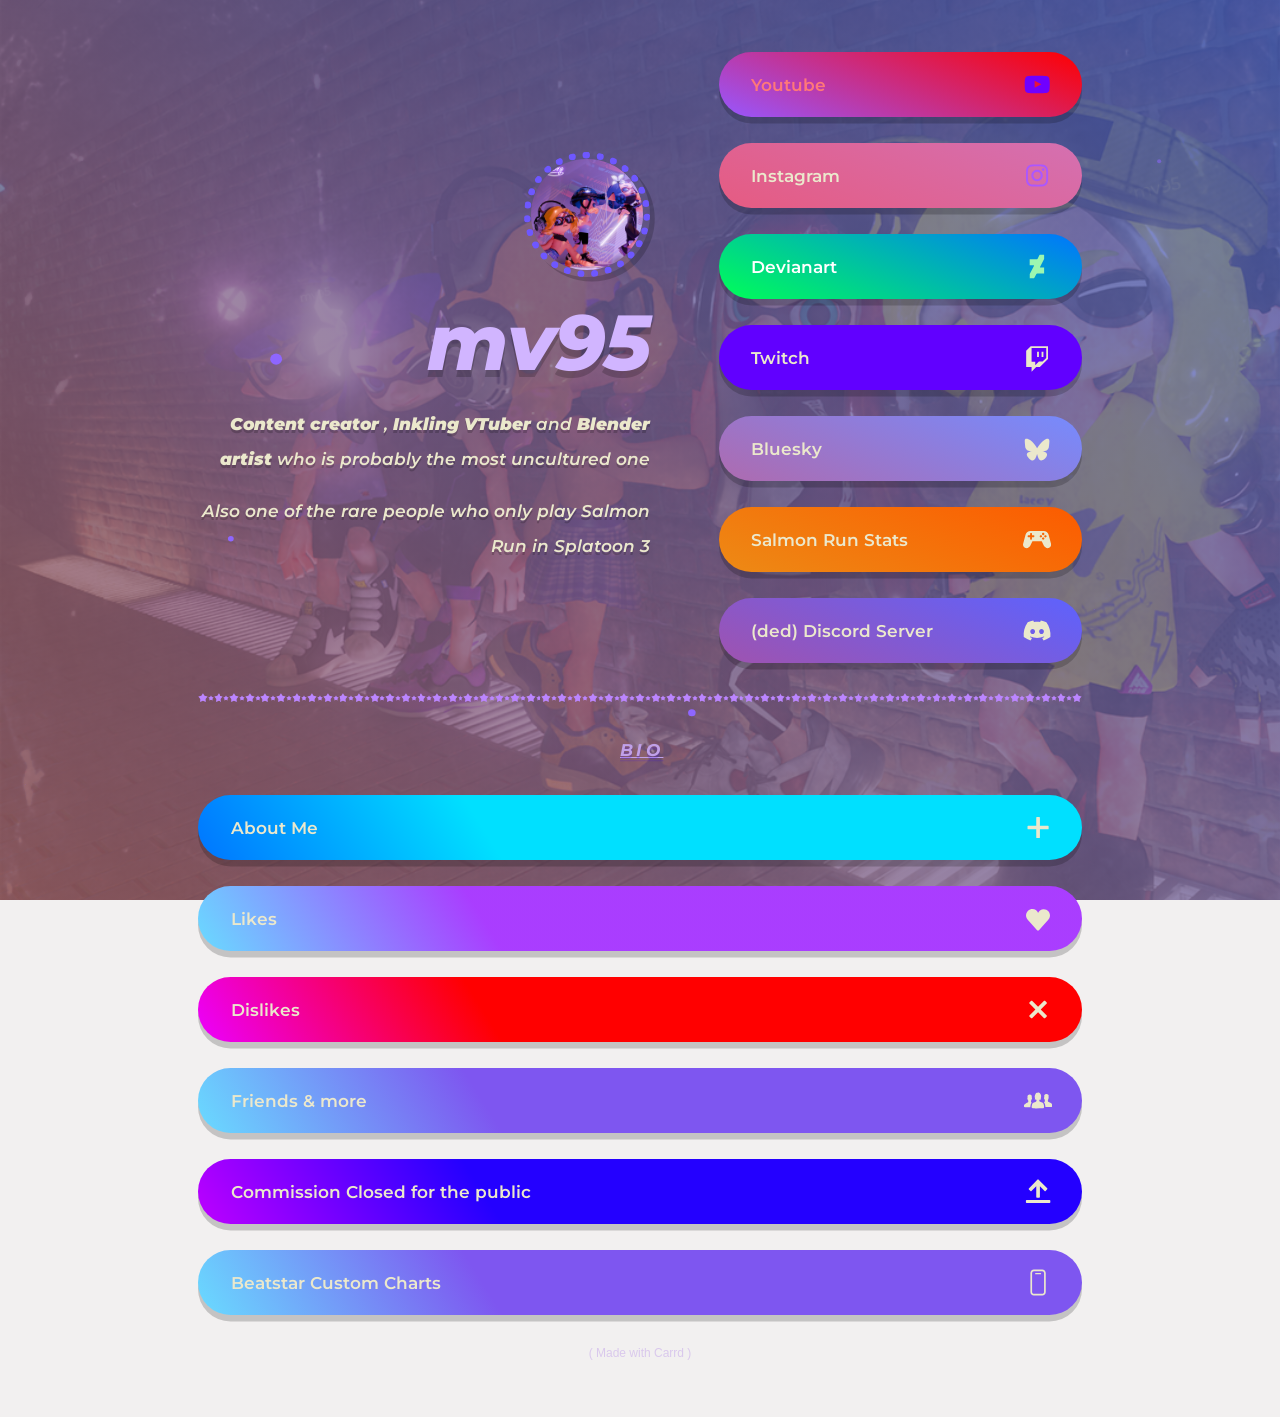
==== commit d78ccb31: "images fixed" ====
--- a/index.html
+++ b/index.html
@@ -99,7 +99,7 @@
                                     <div>
                                         <div id="image01" class="image-component instance-1" data-position="center">
                                             <span class="frame">
-                                                <img src="assets/images/image01.jpg?v=5d7e5a3b" alt=""/>
+                                                <img src="assets/images/pfp.png" alt=""/>
                                             </span>
                                         </div>
                                         <h1 id="text01" class="text-component instance-1">
--- a/assets/css/styles.css
+++ b/assets/css/styles.css
@@ -1,4 +1,3 @@
-
 html,body,div,span,applet,object,iframe,h1,h2,h3,h4,h5,h6,p,blockquote,pre,a,abbr,acronym,address,big,cite,code,del,dfn,em,img,ins,kbd,q,s,samp,small,strike,strong,sub,sup,tt,var,b,u,i,center,dl,dt,dd,ol,ul,li,fieldset,form,label,legend,table,caption,tbody,tfoot,thead,tr,th,td,article,aside,canvas,details,embed,figure,figcaption,footer,header,hgroup,menu,nav,output,ruby,section,summary,time,mark,audio,video {
     margin: 0;
     padding: 0;
@@ -115,7 +114,7 @@
     transform: scale(1);
     width: 100vw;
     z-index: 0;
-    background-image: url('data:image/svg+xml;charset=utf8,%3Csvg%20width%3D%22640%22%20height%3D%22480%22%20viewBox%3D%220%200%20640%20480%22%20xmlns%3D%22http%3A%2F%2Fwww.w3.org%2F2000%2Fsvg%22%20preserveAspectRatio%3D%22none%22%3E%20%3Cstyle%20type%3D%22text%2Fcss%22%3E%20circle%20%7B%20fill%3A%20%238E66FF%3B%20%7D%20%3C%2Fstyle%3E%20%3Ccircle%20cx%3D%22331.8123%22%20cy%3D%22303.8262%22%20r%3D%220.8658%22%20fill-opacity%3D%221%22%3E%20%3Canimate%20attributeName%3D%22cx%22%20dur%3D%225s%22%20repeatCount%3D%22indefinite%22%20values%3D%22331.8123%3B332.4542%3B333.1698%3B333.9726%3B334.8798%3B335.9128%3B337.1%3B338.4787%3B340.0991%3B342.0311%3B344.3739%3B347.2744%3B350.9584%3B355.793%3B362.4171%3B362.4171%3B362.4171%3B362.4171%3B362.4171%3B362.4171%3B362.4171%22%20%2F%3E%20%3Canimate%20attributeName%3D%22cy%22%20dur%3D%225s%22%20repeatCount%3D%22indefinite%22%20values%3D%22303.8262%3B307.2944%3B311.1611%3B315.4993%3B320.4007%3B325.9828%3B332.3977%3B339.847%3B348.6029%3B359.042%3B371.7013%3B387.3735%3B407.2795%3B433.4027%3B469.1949%3B469.1949%3B469.1949%3B469.1949%3B469.1949%3B469.1949%3B469.1949%22%20%2F%3E%20%3Canimate%20attributeName%3D%22r%22%20dur%3D%225s%22%20repeatCount%3D%22indefinite%22%20values%3D%220.8658%3B0.9129%3B0.9653%3B1.0242%3B1.0907%3B1.1664%3B1.2534%3B1.3545%3B1.4732%3B1.6148%3B1.7866%3B1.9992%3B2.2692%3B2.6236%3B3.1091%3B3.1091%3B3.1091%3B3.1091%3B3.1091%3B3.1091%3B3.1091%22%20%2F%3E%20%3Canimate%20attributeName%3D%22fill-opacity%22%20dur%3D%225s%22%20repeatCount%3D%22indefinite%22%20values%3D%221%3B1%3B1%3B1%3B1%3B1%3B1%3B1%3B1%3B1%3B1%3B1%3B1%3B1%3B0%3B0%3B0%3B0%3B0%3B0%3B0%22%20%2F%3E%20%3C%2Fcircle%3E%20%3Ccircle%20cx%3D%2255.2595%22%20cy%3D%22473.6155%22%20r%3D%220.9757%22%20fill-opacity%3D%220%22%20%2F%3E%20%3Ccircle%20cx%3D%22425.133%22%20cy%3D%22117.8427%22%20r%3D%220.4877%22%20fill-opacity%3D%221%22%3E%20%3Canimate%20attributeName%3D%22cx%22%20dur%3D%225s%22%20repeatCount%3D%22indefinite%22%20values%3D%22425.133%3B432.7724%3B441.6091%3B451.9483%3B464.209%3B478.9816%3B497.1262%3B519.9461%3B519.9461%3B519.9461%3B519.9461%3B519.9461%3B519.9461%3B519.9461%3B519.9461%3B519.9461%3B519.9461%3B519.9461%3B519.9461%3B519.9461%3B519.9461%22%20%2F%3E%20%3Canimate%20attributeName%3D%22cy%22%20dur%3D%225s%22%20repeatCount%3D%22indefinite%22%20values%3D%22117.8427%3B108.9662%3B98.6987%3B86.6852%3B72.4392%3B55.2744%3B34.1916%3B7.6765%3B7.6765%3B7.6765%3B7.6765%3B7.6765%3B7.6765%3B7.6765%3B7.6765%3B7.6765%3B7.6765%3B7.6765%3B7.6765%3B7.6765%3B7.6765%22%20%2F%3E%20%3Canimate%20attributeName%3D%22r%22%20dur%3D%225s%22%20repeatCount%3D%22indefinite%22%20values%3D%220.4877%3B0.5232%3B0.5642%3B0.6121%3B0.669%3B0.7376%3B0.8217%3B0.9276%3B0.9276%3B0.9276%3B0.9276%3B0.9276%3B0.9276%3B0.9276%3B0.9276%3B0.9276%3B0.9276%3B0.9276%3B0.9276%3B0.9276%3B0.9276%22%20%2F%3E%20%3Canimate%20attributeName%3D%22fill-opacity%22%20dur%3D%225s%22%20repeatCount%3D%22indefinite%22%20values%3D%221%3B1%3B1%3B1%3B1%3B1%3B1%3B0%3B0%3B0%3B0%3B0%3B0%3B0%3B0%3B0%3B0%3B0%3B0%3B0%3B0%22%20%2F%3E%20%3C%2Fcircle%3E%20%3Ccircle%20cx%3D%22284.7766%22%20cy%3D%22316.1389%22%20r%3D%220.2746%22%20fill-opacity%3D%221%22%3E%20%3Canimate%20attributeName%3D%22cx%22%20dur%3D%225s%22%20repeatCount%3D%22indefinite%22%20values%3D%22284.7766%3B282.6388%3B280.2248%3B277.4773%3B274.3221%3B270.661%3B266.362%3B261.2423%3B255.0421%3B247.3791%3B237.6663%3B224.9542%3B207.5999%3B207.5999%3B207.5999%3B207.5999%3B207.5999%3B207.5999%3B207.5999%3B207.5999%3B207.5999%22%20%2F%3E%20%3Canimate%20attributeName%3D%22cy%22%20dur%3D%225s%22%20repeatCount%3D%22indefinite%22%20values%3D%22316.1389%3B320.7598%3B325.978%3B331.917%3B338.7374%3B346.6511%3B355.9438%3B367.0105%3B380.4128%3B396.9772%3B417.9725%3B445.451%3B482.964%3B482.964%3B482.964%3B482.964%3B482.964%3B482.964%3B482.964%3B482.964%3B482.964%22%20%2F%3E%20%3Canimate%20attributeName%3D%22r%22%20dur%3D%225s%22%20repeatCount%3D%22indefinite%22%20values%3D%220.2746%3B0.2913%3B0.3101%3B0.3316%3B0.3562%3B0.3847%3B0.4182%3B0.4582%3B0.5065%3B0.5663%3B0.642%3B0.7411%3B0.8764%3B0.8764%3B0.8764%3B0.8764%3B0.8764%3B0.8764%3B0.8764%3B0.8764%3B0.8764%22%20%2F%3E%20%3Canimate%20attributeName%3D%22fill-opacity%22%20dur%3D%225s%22%20repeatCount%3D%22indefinite%22%20values%3D%221%3B1%3B1%3B1%3B1%3B1%3B1%3B1%3B1%3B1%3B1%3B1%3B0%3B0%3B0%3B0%3B0%3B0%3B0%3B0%3B0%22%20%2F%3E%20%3C%2Fcircle%3E%20%3Ccircle%20cx%3D%22626.0086%22%20cy%3D%22225.6482%22%20r%3D%220.8684%22%20fill-opacity%3D%220%22%20%2F%3E%20%3Ccircle%20cx%3D%22157.0809%22%20cy%3D%22322.71%22%20r%3D%220.8312%22%20fill-opacity%3D%221%22%3E%20%3Canimate%20attributeName%3D%22cx%22%20dur%3D%225s%22%20repeatCount%3D%22indefinite%22%20values%3D%22157.0809%3B147.1007%3B135.818%3B122.9599%3B108.1718%3B90.9839%3B70.7603%3B46.6191%3B17.2997%3B17.2997%3B17.2997%3B17.2997%3B17.2997%3B17.2997%3B17.2997%3B17.2997%3B17.2997%3B17.2997%3B17.2997%3B17.2997%3B17.2997%22%20%2F%3E%20%3Canimate%20attributeName%3D%22cy%22%20dur%3D%225s%22%20repeatCount%3D%22indefinite%22%20values%3D%22322.71%3B327.7767%3B333.5047%3B340.0324%3B347.54%3B356.2659%3B366.5329%3B378.7888%3B393.6736%3B393.6736%3B393.6736%3B393.6736%3B393.6736%3B393.6736%3B393.6736%3B393.6736%3B393.6736%3B393.6736%3B393.6736%3B393.6736%3B393.6736%22%20%2F%3E%20%3Canimate%20attributeName%3D%22r%22%20dur%3D%225s%22%20repeatCount%3D%22indefinite%22%20values%3D%220.8312%3B0.8821%3B0.9397%3B1.0053%3B1.0807%3B1.1684%3B1.2716%3B1.3948%3B1.5444%3B1.5444%3B1.5444%3B1.5444%3B1.5444%3B1.5444%3B1.5444%3B1.5444%3B1.5444%3B1.5444%3B1.5444%3B1.5444%3B1.5444%22%20%2F%3E%20%3Canimate%20attributeName%3D%22fill-opacity%22%20dur%3D%225s%22%20repeatCount%3D%22indefinite%22%20values%3D%221%3B1%3B1%3B1%3B1%3B1%3B1%3B1%3B0%3B0%3B0%3B0%3B0%3B0%3B0%3B0%3B0%3B0%3B0%3B0%3B0%22%20%2F%3E%20%3C%2Fcircle%3E%20%3Ccircle%20cx%3D%22562.4661%22%20cy%3D%2277.4358%22%20r%3D%222.0713%22%20fill-opacity%3D%221%22%3E%20%3Canimate%20attributeName%3D%22cx%22%20dur%3D%225s%22%20repeatCount%3D%22indefinite%22%20values%3D%22562.4661%3B588.1836%3B620.004%3B620.004%3B620.004%3B620.004%3B620.004%3B620.004%3B620.004%3B620.004%3B620.004%3B620.004%3B620.004%3B620.004%3B620.004%3B620.004%3B620.004%3B620.004%3B620.004%3B620.004%3B620.004%22%20%2F%3E%20%3Canimate%20attributeName%3D%22cy%22%20dur%3D%225s%22%20repeatCount%3D%22indefinite%22%20values%3D%2277.4358%3B60.1932%3B38.8589%3B38.8589%3B38.8589%3B38.8589%3B38.8589%3B38.8589%3B38.8589%3B38.8589%3B38.8589%3B38.8589%3B38.8589%3B38.8589%3B38.8589%3B38.8589%3B38.8589%3B38.8589%3B38.8589%3B38.8589%3B38.8589%22%20%2F%3E%20%3Canimate%20attributeName%3D%22r%22%20dur%3D%225s%22%20repeatCount%3D%22indefinite%22%20values%3D%222.0713%3B2.291%3B2.5629%3B2.5629%3B2.5629%3B2.5629%3B2.5629%3B2.5629%3B2.5629%3B2.5629%3B2.5629%3B2.5629%3B2.5629%3B2.5629%3B2.5629%3B2.5629%3B2.5629%3B2.5629%3B2.5629%3B2.5629%3B2.5629%22%20%2F%3E%20%3Canimate%20attributeName%3D%22fill-opacity%22%20dur%3D%225s%22%20repeatCount%3D%22indefinite%22%20values%3D%221%3B1%3B0%3B0%3B0%3B0%3B0%3B0%3B0%3B0%3B0%3B0%3B0%3B0%3B0%3B0%3B0%3B0%3B0%3B0%3B0%22%20%2F%3E%20%3C%2Fcircle%3E%20%3Ccircle%20cx%3D%22603.2341%22%20cy%3D%2297.7216%22%20r%3D%220.7449%22%20fill-opacity%3D%221%22%3E%20%3Canimate%20attributeName%3D%22cx%22%20dur%3D%225s%22%20repeatCount%3D%22indefinite%22%20values%3D%22603.2341%3B621.9784%3B621.9784%3B621.9784%3B621.9784%3B621.9784%3B621.9784%3B621.9784%3B621.9784%3B621.9784%3B621.9784%3B621.9784%3B621.9784%3B621.9784%3B621.9784%3B621.9784%3B621.9784%3B621.9784%3B621.9784%3B621.9784%3B621.9784%22%20%2F%3E%20%3Canimate%20attributeName%3D%22cy%22%20dur%3D%225s%22%20repeatCount%3D%22indefinite%22%20values%3D%2297.7216%3B88.3057%3B88.3057%3B88.3057%3B88.3057%3B88.3057%3B88.3057%3B88.3057%3B88.3057%3B88.3057%3B88.3057%3B88.3057%3B88.3057%3B88.3057%3B88.3057%3B88.3057%3B88.3057%3B88.3057%3B88.3057%3B88.3057%3B88.3057%22%20%2F%3E%20%3Canimate%20attributeName%3D%22r%22%20dur%3D%225s%22%20repeatCount%3D%22indefinite%22%20values%3D%220.7449%3B0.7942%3B0.7942%3B0.7942%3B0.7942%3B0.7942%3B0.7942%3B0.7942%3B0.7942%3B0.7942%3B0.7942%3B0.7942%3B0.7942%3B0.7942%3B0.7942%3B0.7942%3B0.7942%3B0.7942%3B0.7942%3B0.7942%3B0.7942%22%20%2F%3E%20%3Canimate%20attributeName%3D%22fill-opacity%22%20dur%3D%225s%22%20repeatCount%3D%22indefinite%22%20values%3D%221%3B0%3B0%3B0%3B0%3B0%3B0%3B0%3B0%3B0%3B0%3B0%3B0%3B0%3B0%3B0%3B0%3B0%3B0%3B0%3B0%22%20%2F%3E%20%3C%2Fcircle%3E%20%3Ccircle%20cx%3D%22601.3561%22%20cy%3D%22463.0164%22%20r%3D%221.4495%22%20fill-opacity%3D%221%22%3E%20%3Canimate%20attributeName%3D%22cx%22%20dur%3D%225s%22%20repeatCount%3D%22indefinite%22%20values%3D%22601.3561%3B619.4414%3B619.4414%3B619.4414%3B619.4414%3B619.4414%3B619.4414%3B619.4414%3B619.4414%3B619.4414%3B619.4414%3B619.4414%3B619.4414%3B619.4414%3B619.4414%3B619.4414%3B619.4414%3B619.4414%3B619.4414%3B619.4414%3B619.4414%22%20%2F%3E%20%3Canimate%20attributeName%3D%22cy%22%20dur%3D%225s%22%20repeatCount%3D%22indefinite%22%20values%3D%22463.0164%3B477.3517%3B477.3517%3B477.3517%3B477.3517%3B477.3517%3B477.3517%3B477.3517%3B477.3517%3B477.3517%3B477.3517%3B477.3517%3B477.3517%3B477.3517%3B477.3517%3B477.3517%3B477.3517%3B477.3517%3B477.3517%3B477.3517%3B477.3517%22%20%2F%3E%20%3Canimate%20attributeName%3D%22r%22%20dur%3D%225s%22%20repeatCount%3D%22indefinite%22%20values%3D%221.4495%3B1.5427%3B1.5427%3B1.5427%3B1.5427%3B1.5427%3B1.5427%3B1.5427%3B1.5427%3B1.5427%3B1.5427%3B1.5427%3B1.5427%3B1.5427%3B1.5427%3B1.5427%3B1.5427%3B1.5427%3B1.5427%3B1.5427%3B1.5427%22%20%2F%3E%20%3Canimate%20attributeName%3D%22fill-opacity%22%20dur%3D%225s%22%20repeatCount%3D%22indefinite%22%20values%3D%221%3B0%3B0%3B0%3B0%3B0%3B0%3B0%3B0%3B0%3B0%3B0%3B0%3B0%3B0%3B0%3B0%3B0%3B0%3B0%3B0%22%20%2F%3E%20%3C%2Fcircle%3E%20%3Ccircle%20cx%3D%22343.2456%22%20cy%3D%22199.1355%22%20r%3D%220.1206%22%20fill-opacity%3D%221%22%3E%20%3Canimate%20attributeName%3D%22cx%22%20dur%3D%225s%22%20repeatCount%3D%22indefinite%22%20values%3D%22343.2456%3B344.4754%3B345.8425%3B347.3714%3B349.0926%3B351.0448%3B353.2778%3B355.857%3B358.8695%3B362.4347%3B366.7199%3B371.9678%3B378.5439%3B387.0254%3B398.3807%3B414.3683%3B438.5494%3B438.5494%3B438.5494%3B438.5494%3B438.5494%22%20%2F%3E%20%3Canimate%20attributeName%3D%22cy%22%20dur%3D%225s%22%20repeatCount%3D%22indefinite%22%20values%3D%22199.1355%3B196.9737%3B194.5703%3B191.8826%3B188.8568%3B185.425%3B181.4994%3B176.9654%3B171.6695%3B165.4022%3B157.869%3B148.6435%3B137.0831%3B122.1732%3B102.2112%3B74.1058%3B31.5969%3B31.5969%3B31.5969%3B31.5969%3B31.5969%22%20%2F%3E%20%3Canimate%20attributeName%3D%22r%22%20dur%3D%225s%22%20repeatCount%3D%22indefinite%22%20values%3D%220.1206%3B0.127%3B0.1341%3B0.142%3B0.1509%3B0.161%3B0.1726%3B0.186%3B0.2016%3B0.2201%3B0.2424%3B0.2696%3B0.3037%3B0.3477%3B0.4066%3B0.4895%3B0.615%3B0.615%3B0.615%3B0.615%3B0.615%22%20%2F%3E%20%3Canimate%20attributeName%3D%22fill-opacity%22%20dur%3D%225s%22%20repeatCount%3D%22indefinite%22%20values%3D%221%3B1%3B1%3B1%3B1%3B1%3B1%3B1%3B1%3B1%3B1%3B1%3B1%3B1%3B1%3B1%3B0%3B0%3B0%3B0%3B0%22%20%2F%3E%20%3C%2Fcircle%3E%20%3Ccircle%20cx%3D%22342.0551%22%20cy%3D%2239.8788%22%20r%3D%220.9924%22%20fill-opacity%3D%221%22%3E%20%3Canimate%20attributeName%3D%22cx%22%20dur%3D%225s%22%20repeatCount%3D%22indefinite%22%20values%3D%22342.0551%3B344.0434%3B346.4258%3B346.4258%3B346.4258%3B346.4258%3B346.4258%3B346.4258%3B346.4258%3B346.4258%3B346.4258%3B346.4258%3B346.4258%3B346.4258%3B346.4258%3B346.4258%3B346.4258%3B346.4258%3B346.4258%3B346.4258%3B346.4258%22%20%2F%3E%20%3Canimate%20attributeName%3D%22cy%22%20dur%3D%225s%22%20repeatCount%3D%22indefinite%22%20values%3D%2239.8788%3B21.8375%3B0.221%3B0.221%3B0.221%3B0.221%3B0.221%3B0.221%3B0.221%3B0.221%3B0.221%3B0.221%3B0.221%3B0.221%3B0.221%3B0.221%3B0.221%3B0.221%3B0.221%3B0.221%3B0.221%22%20%2F%3E%20%3Canimate%20attributeName%3D%22r%22%20dur%3D%225s%22%20repeatCount%3D%22indefinite%22%20values%3D%220.9924%3B1.0818%3B1.189%3B1.189%3B1.189%3B1.189%3B1.189%3B1.189%3B1.189%3B1.189%3B1.189%3B1.189%3B1.189%3B1.189%3B1.189%3B1.189%3B1.189%3B1.189%3B1.189%3B1.189%3B1.189%22%20%2F%3E%20%3Canimate%20attributeName%3D%22fill-opacity%22%20dur%3D%225s%22%20repeatCount%3D%22indefinite%22%20values%3D%221%3B1%3B0%3B0%3B0%3B0%3B0%3B0%3B0%3B0%3B0%3B0%3B0%3B0%3B0%3B0%3B0%3B0%3B0%3B0%3B0%22%20%2F%3E%20%3C%2Fcircle%3E%20%3Ccircle%20cx%3D%22228.8259%22%20cy%3D%22138.7016%22%20r%3D%221.0354%22%20fill-opacity%3D%221%22%3E%20%3Canimate%20attributeName%3D%22cx%22%20dur%3D%225s%22%20repeatCount%3D%22indefinite%22%20values%3D%22228.8259%3B220.2159%3B209.8102%3B196.9815%3B180.7721%3B159.6428%3B130.9529%3B130.9529%3B130.9529%3B130.9529%3B130.9529%3B130.9529%3B130.9529%3B130.9529%3B130.9529%3B130.9529%3B130.9529%3B130.9529%3B130.9529%3B130.9529%3B130.9529%22%20%2F%3E%20%3Canimate%20attributeName%3D%22cy%22%20dur%3D%225s%22%20repeatCount%3D%22indefinite%22%20values%3D%22138.7016%3B129.1355%3B117.5742%3B103.321%3B85.3116%3B61.8361%3B29.9603%3B29.9603%3B29.9603%3B29.9603%3B29.9603%3B29.9603%3B29.9603%3B29.9603%3B29.9603%3B29.9603%3B29.9603%3B29.9603%3B29.9603%3B29.9603%3B29.9603%22%20%2F%3E%20%3Canimate%20attributeName%3D%22r%22%20dur%3D%225s%22%20repeatCount%3D%22indefinite%22%20values%3D%221.0354%3B1.1332%3B1.2514%3B1.3971%3B1.5812%3B1.8211%3B2.1469%3B2.1469%3B2.1469%3B2.1469%3B2.1469%3B2.1469%3B2.1469%3B2.1469%3B2.1469%3B2.1469%3B2.1469%3B2.1469%3B2.1469%3B2.1469%3B2.1469%22%20%2F%3E%20%3Canimate%20attributeName%3D%22fill-opacity%22%20dur%3D%225s%22%20repeatCount%3D%22indefinite%22%20values%3D%221%3B1%3B1%3B1%3B1%3B1%3B0%3B0%3B0%3B0%3B0%3B0%3B0%3B0%3B0%3B0%3B0%3B0%3B0%3B0%3B0%22%20%2F%3E%20%3C%2Fcircle%3E%20%3Ccircle%20cx%3D%22410.6811%22%20cy%3D%22388.3941%22%20r%3D%222.3598%22%20fill-opacity%3D%221%22%3E%20%3Canimate%20attributeName%3D%22cx%22%20dur%3D%225s%22%20repeatCount%3D%22indefinite%22%20values%3D%22410.6811%3B420.5695%3B432.8785%3B448.6208%3B469.4655%3B469.4655%3B469.4655%3B469.4655%3B469.4655%3B469.4655%3B469.4655%3B469.4655%3B469.4655%3B469.4655%3B469.4655%3B469.4655%3B469.4655%3B469.4655%3B469.4655%3B469.4655%3B469.4655%22%20%2F%3E%20%3Canimate%20attributeName%3D%22cy%22%20dur%3D%225s%22%20repeatCount%3D%22indefinite%22%20values%3D%22388.3941%3B404.5759%3B424.7188%3B450.48%3B484.5911%3B484.5911%3B484.5911%3B484.5911%3B484.5911%3B484.5911%3B484.5911%3B484.5911%3B484.5911%3B484.5911%3B484.5911%3B484.5911%3B484.5911%3B484.5911%3B484.5911%3B484.5911%3B484.5911%22%20%2F%3E%20%3Canimate%20attributeName%3D%22r%22%20dur%3D%225s%22%20repeatCount%3D%22indefinite%22%20values%3D%222.3598%3B2.6171%3B2.9374%3B3.3471%3B3.8895%3B3.8895%3B3.8895%3B3.8895%3B3.8895%3B3.8895%3B3.8895%3B3.8895%3B3.8895%3B3.8895%3B3.8895%3B3.8895%3B3.8895%3B3.8895%3B3.8895%3B3.8895%3B3.8895%22%20%2F%3E%20%3Canimate%20attributeName%3D%22fill-opacity%22%20dur%3D%225s%22%20repeatCount%3D%22indefinite%22%20values%3D%221%3B1%3B1%3B1%3B0%3B0%3B0%3B0%3B0%3B0%3B0%3B0%3B0%3B0%3B0%3B0%3B0%3B0%3B0%3B0%3B0%22%20%2F%3E%20%3C%2Fcircle%3E%20%3Ccircle%20cx%3D%22108.9808%22%20cy%3D%2210.5893%22%20r%3D%220.7201%22%20fill-opacity%3D%220%22%20%2F%3E%20%3Ccircle%20cx%3D%22147.65%22%20cy%3D%2280.5841%22%20r%3D%220.6838%22%20fill-opacity%3D%221%22%3E%20%3Canimate%20attributeName%3D%22cx%22%20dur%3D%225s%22%20repeatCount%3D%22indefinite%22%20values%3D%22147.65%3B137.2347%3B125.4797%3B112.1086%3B96.7636%3B78.9728%3B78.9728%3B78.9728%3B78.9728%3B78.9728%3B78.9728%3B78.9728%3B78.9728%3B78.9728%3B78.9728%3B78.9728%3B78.9728%3B78.9728%3B78.9728%3B78.9728%3B78.9728%22%20%2F%3E%20%3Canimate%20attributeName%3D%22cy%22%20dur%3D%225s%22%20repeatCount%3D%22indefinite%22%20values%3D%2280.5841%3B70.9504%3B60.0776%3B47.7099%3B33.5165%3B17.0608%3B17.0608%3B17.0608%3B17.0608%3B17.0608%3B17.0608%3B17.0608%3B17.0608%3B17.0608%3B17.0608%3B17.0608%3B17.0608%3B17.0608%3B17.0608%3B17.0608%3B17.0608%22%20%2F%3E%20%3Canimate%20attributeName%3D%22r%22%20dur%3D%225s%22%20repeatCount%3D%22indefinite%22%20values%3D%220.6838%3B0.7252%3B0.7718%3B0.8249%3B0.8858%3B0.9563%3B0.9563%3B0.9563%3B0.9563%3B0.9563%3B0.9563%3B0.9563%3B0.9563%3B0.9563%3B0.9563%3B0.9563%3B0.9563%3B0.9563%3B0.9563%3B0.9563%3B0.9563%22%20%2F%3E%20%3Canimate%20attributeName%3D%22fill-opacity%22%20dur%3D%225s%22%20repeatCount%3D%22indefinite%22%20values%3D%221%3B1%3B1%3B1%3B1%3B0%3B0%3B0%3B0%3B0%3B0%3B0%3B0%3B0%3B0%3B0%3B0%3B0%3B0%3B0%3B0%22%20%2F%3E%20%3C%2Fcircle%3E%20%3Ccircle%20cx%3D%22147.8615%22%20cy%3D%22193.4642%22%20r%3D%221.3651%22%20fill-opacity%3D%221%22%3E%20%3Canimate%20attributeName%3D%22cx%22%20dur%3D%225s%22%20repeatCount%3D%22indefinite%22%20values%3D%22147.8615%3B137.4797%3B125.7653%3B112.444%3B97.161%3B79.4483%3B58.6767%3B33.9788%3B4.1252%3B4.1252%3B4.1252%3B4.1252%3B4.1252%3B4.1252%3B4.1252%3B4.1252%3B4.1252%3B4.1252%3B4.1252%3B4.1252%3B4.1252%22%20%2F%3E%20%3Canimate%20attributeName%3D%22cy%22%20dur%3D%225s%22%20repeatCount%3D%22indefinite%22%20values%3D%22193.4642%3B190.6576%3B187.4907%3B183.8895%3B179.7579%3B174.9695%3B169.3541%3B162.6773%3B154.6067%3B154.6067%3B154.6067%3B154.6067%3B154.6067%3B154.6067%3B154.6067%3B154.6067%3B154.6067%3B154.6067%3B154.6067%3B154.6067%3B154.6067%22%20%2F%3E%20%3Canimate%20attributeName%3D%22r%22%20dur%3D%225s%22%20repeatCount%3D%22indefinite%22%20values%3D%221.3651%3B1.4475%3B1.5404%3B1.646%3B1.7672%3B1.9077%3B2.0724%3B2.2683%3B2.505%3B2.505%3B2.505%3B2.505%3B2.505%3B2.505%3B2.505%3B2.505%3B2.505%3B2.505%3B2.505%3B2.505%3B2.505%22%20%2F%3E%20%3Canimate%20attributeName%3D%22fill-opacity%22%20dur%3D%225s%22%20repeatCount%3D%22indefinite%22%20values%3D%221%3B1%3B1%3B1%3B1%3B1%3B1%3B1%3B0%3B0%3B0%3B0%3B0%3B0%3B0%3B0%3B0%3B0%3B0%3B0%3B0%22%20%2F%3E%20%3C%2Fcircle%3E%20%3Ccircle%20cx%3D%22540.0744%22%20cy%3D%22340.3358%22%20r%3D%220.1316%22%20fill-opacity%3D%221%22%3E%20%3Canimate%20attributeName%3D%22cx%22%20dur%3D%225s%22%20repeatCount%3D%22indefinite%22%20values%3D%22540.0744%3B552.8459%3B567.1911%3B583.4199%3B601.9293%3B623.2364%3B623.2364%3B623.2364%3B623.2364%3B623.2364%3B623.2364%3B623.2364%3B623.2364%3B623.2364%3B623.2364%3B623.2364%3B623.2364%3B623.2364%3B623.2364%3B623.2364%3B623.2364%22%20%2F%3E%20%3Canimate%20attributeName%3D%22cy%22%20dur%3D%225s%22%20repeatCount%3D%22indefinite%22%20values%3D%22340.3358%3B346.1585%3B352.6987%3B360.0977%3B368.5365%3B378.2508%3B378.2508%3B378.2508%3B378.2508%3B378.2508%3B378.2508%3B378.2508%3B378.2508%3B378.2508%3B378.2508%3B378.2508%3B378.2508%3B378.2508%3B378.2508%3B378.2508%3B378.2508%22%20%2F%3E%20%3Canimate%20attributeName%3D%22r%22%20dur%3D%225s%22%20repeatCount%3D%22indefinite%22%20values%3D%220.1316%3B0.1393%3B0.1479%3B0.1576%3B0.1686%3B0.1814%3B0.1814%3B0.1814%3B0.1814%3B0.1814%3B0.1814%3B0.1814%3B0.1814%3B0.1814%3B0.1814%3B0.1814%3B0.1814%3B0.1814%3B0.1814%3B0.1814%3B0.1814%22%20%2F%3E%20%3Canimate%20attributeName%3D%22fill-opacity%22%20dur%3D%225s%22%20repeatCount%3D%22indefinite%22%20values%3D%221%3B1%3B1%3B1%3B1%3B0%3B0%3B0%3B0%3B0%3B0%3B0%3B0%3B0%3B0%3B0%3B0%3B0%3B0%3B0%3B0%22%20%2F%3E%20%3C%2Fcircle%3E%20%3Ccircle%20cx%3D%22452.2735%22%20cy%3D%22284.5635%22%20r%3D%220.178%22%20fill-opacity%3D%221%22%3E%20%3Canimate%20attributeName%3D%22cx%22%20dur%3D%225s%22%20repeatCount%3D%22indefinite%22%20values%3D%22452.2735%3B462.8712%3B475.315%3B490.1333%3B508.0774%3B530.2528%3B558.3566%3B595.1325%3B645.3271%3B645.3271%3B645.3271%3B645.3271%3B645.3271%3B645.3271%3B645.3271%3B645.3271%3B645.3271%3B645.3271%3B645.3271%3B645.3271%3B645.3271%22%20%2F%3E%20%3Canimate%20attributeName%3D%22cy%22%20dur%3D%225s%22%20repeatCount%3D%22indefinite%22%20values%3D%22284.5635%3B288.1339%3B292.3262%3B297.3186%3B303.364%3B310.835%3B320.3033%3B332.6932%3B349.604%3B349.604%3B349.604%3B349.604%3B349.604%3B349.604%3B349.604%3B349.604%3B349.604%3B349.604%3B349.604%3B349.604%3B349.604%22%20%2F%3E%20%3Canimate%20attributeName%3D%22r%22%20dur%3D%225s%22%20repeatCount%3D%22indefinite%22%20values%3D%220.178%3B0.1923%3B0.209%3B0.229%3B0.2531%3B0.283%3B0.3208%3B0.3703%3B0.4379%3B0.4379%3B0.4379%3B0.4379%3B0.4379%3B0.4379%3B0.4379%3B0.4379%3B0.4379%3B0.4379%3B0.4379%3B0.4379%3B0.4379%22%20%2F%3E%20%3Canimate%20attributeName%3D%22fill-opacity%22%20dur%3D%225s%22%20repeatCount%3D%22indefinite%22%20values%3D%221%3B1%3B1%3B1%3B1%3B1%3B1%3B1%3B0%3B0%3B0%3B0%3B0%3B0%3B0%3B0%3B0%3B0%3B0%3B0%3B0%22%20%2F%3E%20%3C%2Fcircle%3E%20%3Ccircle%20cx%3D%22565.5255%22%20cy%3D%22446.7383%22%20r%3D%220.5318%22%20fill-opacity%3D%221%22%3E%20%3Canimate%20attributeName%3D%22cx%22%20dur%3D%225s%22%20repeatCount%3D%22indefinite%22%20values%3D%22565.5255%3B579.9238%3B596.1162%3B596.1162%3B596.1162%3B596.1162%3B596.1162%3B596.1162%3B596.1162%3B596.1162%3B596.1162%3B596.1162%3B596.1162%3B596.1162%3B596.1162%3B596.1162%3B596.1162%3B596.1162%3B596.1162%3B596.1162%3B596.1162%22%20%2F%3E%20%3Canimate%20attributeName%3D%22cy%22%20dur%3D%225s%22%20repeatCount%3D%22indefinite%22%20values%3D%22446.7383%3B458.862%3B472.4964%3B472.4964%3B472.4964%3B472.4964%3B472.4964%3B472.4964%3B472.4964%3B472.4964%3B472.4964%3B472.4964%3B472.4964%3B472.4964%3B472.4964%3B472.4964%3B472.4964%3B472.4964%3B472.4964%3B472.4964%3B472.4964%22%20%2F%3E%20%3Canimate%20attributeName%3D%22r%22%20dur%3D%225s%22%20repeatCount%3D%22indefinite%22%20values%3D%220.5318%3B0.563%3B0.598%3B0.598%3B0.598%3B0.598%3B0.598%3B0.598%3B0.598%3B0.598%3B0.598%3B0.598%3B0.598%3B0.598%3B0.598%3B0.598%3B0.598%3B0.598%3B0.598%3B0.598%3B0.598%22%20%2F%3E%20%3Canimate%20attributeName%3D%22fill-opacity%22%20dur%3D%225s%22%20repeatCount%3D%22indefinite%22%20values%3D%221%3B1%3B0%3B0%3B0%3B0%3B0%3B0%3B0%3B0%3B0%3B0%3B0%3B0%3B0%3B0%3B0%3B0%3B0%3B0%3B0%22%20%2F%3E%20%3C%2Fcircle%3E%20%3Ccircle%20cx%3D%22240.9698%22%20cy%3D%22218.9481%22%20r%3D%221.2846%22%20fill-opacity%3D%221%22%3E%20%3Canimate%20attributeName%3D%22cx%22%20dur%3D%225s%22%20repeatCount%3D%22indefinite%22%20values%3D%22240.9698%3B236.5005%3B231.4954%3B225.8521%3B219.44%3B212.0908%3B203.5826%3B193.6179%3B181.7877%3B167.5139%3B149.9525%3B127.8195%3B99.0628%3B60.1858%3B4.7054%3B4.7054%3B4.7054%3B4.7054%3B4.7054%3B4.7054%3B4.7054%22%20%2F%3E%20%3Canimate%20attributeName%3D%22cy%22%20dur%3D%225s%22%20repeatCount%3D%22indefinite%22%20values%3D%22218.9481%3B217.7576%3B216.4243%3B214.9211%3B213.213%3B211.2554%3B208.989%3B206.3346%3B203.1833%3B199.3811%3B194.7031%3B188.8073%3B181.1472%3B170.7912%3B156.0125%3B156.0125%3B156.0125%3B156.0125%3B156.0125%3B156.0125%3B156.0125%22%20%2F%3E%20%3Canimate%20attributeName%3D%22r%22%20dur%3D%225s%22%20repeatCount%3D%22indefinite%22%20values%3D%221.2846%3B1.3572%3B1.4386%3B1.5303%3B1.6345%3B1.754%3B1.8923%3B2.0543%3B2.2466%3B2.4786%3B2.764%3B3.1238%3B3.5912%3B4.2231%3B5.1249%3B5.1249%3B5.1249%3B5.1249%3B5.1249%3B5.1249%3B5.1249%22%20%2F%3E%20%3Canimate%20attributeName%3D%22fill-opacity%22%20dur%3D%225s%22%20repeatCount%3D%22indefinite%22%20values%3D%221%3B1%3B1%3B1%3B1%3B1%3B1%3B1%3B1%3B1%3B1%3B1%3B1%3B1%3B0%3B0%3B0%3B0%3B0%3B0%3B0%22%20%2F%3E%20%3C%2Fcircle%3E%20%3Ccircle%20cx%3D%22326.4719%22%20cy%3D%22450.6606%22%20r%3D%220.4816%22%20fill-opacity%3D%221%22%3E%20%3Canimate%20attributeName%3D%22cx%22%20dur%3D%225s%22%20repeatCount%3D%22indefinite%22%20values%3D%22326.4719%3B326.9358%3B326.9358%3B326.9358%3B326.9358%3B326.9358%3B326.9358%3B326.9358%3B326.9358%3B326.9358%3B326.9358%3B326.9358%3B326.9358%3B326.9358%3B326.9358%3B326.9358%3B326.9358%3B326.9358%3B326.9358%3B326.9358%3B326.9358%22%20%2F%3E%20%3Canimate%20attributeName%3D%22cy%22%20dur%3D%225s%22%20repeatCount%3D%22indefinite%22%20values%3D%22450.6606%3B465.7609%3B465.7609%3B465.7609%3B465.7609%3B465.7609%3B465.7609%3B465.7609%3B465.7609%3B465.7609%3B465.7609%3B465.7609%3B465.7609%3B465.7609%3B465.7609%3B465.7609%3B465.7609%3B465.7609%3B465.7609%3B465.7609%3B465.7609%22%20%2F%3E%20%3Canimate%20attributeName%3D%22r%22%20dur%3D%225s%22%20repeatCount%3D%22indefinite%22%20values%3D%220.4816%3B0.5161%3B0.5161%3B0.5161%3B0.5161%3B0.5161%3B0.5161%3B0.5161%3B0.5161%3B0.5161%3B0.5161%3B0.5161%3B0.5161%3B0.5161%3B0.5161%3B0.5161%3B0.5161%3B0.5161%3B0.5161%3B0.5161%3B0.5161%22%20%2F%3E%20%3Canimate%20attributeName%3D%22fill-opacity%22%20dur%3D%225s%22%20repeatCount%3D%22indefinite%22%20values%3D%221%3B0%3B0%3B0%3B0%3B0%3B0%3B0%3B0%3B0%3B0%3B0%3B0%3B0%3B0%3B0%3B0%3B0%3B0%3B0%3B0%22%20%2F%3E%20%3C%2Fcircle%3E%20%3Ccircle%20cx%3D%22266.1214%22%20cy%3D%22348.3918%22%20r%3D%221.0468%22%20fill-opacity%3D%221%22%3E%20%3Canimate%20attributeName%3D%22cx%22%20dur%3D%225s%22%20repeatCount%3D%22indefinite%22%20values%3D%22266.1214%3B263.0144%3B259.5272%3B255.5853%3B251.0936%3B245.9286%3B239.9266%3B232.8661%3B224.4401%3B214.21%3B201.527%3B201.527%3B201.527%3B201.527%3B201.527%3B201.527%3B201.527%3B201.527%3B201.527%3B201.527%3B201.527%22%20%2F%3E%20%3Canimate%20attributeName%3D%22cy%22%20dur%3D%225s%22%20repeatCount%3D%22indefinite%22%20values%3D%22348.3918%3B354.6424%3B361.658%3B369.5882%3B378.6244%3B389.0152%3B401.09%3B415.2941%3B432.2454%3B452.8261%3B478.3416%3B478.3416%3B478.3416%3B478.3416%3B478.3416%3B478.3416%3B478.3416%3B478.3416%3B478.3416%3B478.3416%3B478.3416%22%20%2F%3E%20%3Canimate%20attributeName%3D%22r%22%20dur%3D%225s%22%20repeatCount%3D%22indefinite%22%20values%3D%221.0468%3B1.1072%3B1.175%3B1.2515%3B1.3388%3B1.4392%3B1.5558%3B1.693%3B1.8567%3B2.0554%3B2.3019%3B2.3019%3B2.3019%3B2.3019%3B2.3019%3B2.3019%3B2.3019%3B2.3019%3B2.3019%3B2.3019%3B2.3019%22%20%2F%3E%20%3Canimate%20attributeName%3D%22fill-opacity%22%20dur%3D%225s%22%20repeatCount%3D%22indefinite%22%20values%3D%221%3B1%3B1%3B1%3B1%3B1%3B1%3B1%3B1%3B1%3B0%3B0%3B0%3B0%3B0%3B0%3B0%3B0%3B0%3B0%3B0%22%20%2F%3E%20%3C%2Fcircle%3E%20%3Ccircle%20cx%3D%22209.1599%22%20cy%3D%22384.0482%22%20r%3D%221.2022%22%20fill-opacity%3D%220%22%3E%20%3Canimate%20attributeName%3D%22cx%22%20dur%3D%225s%22%20repeatCount%3D%22indefinite%22%20values%3D%22209.1599%3B209.1599%3B203.3147%3B196.8188%3B189.557%3B181.3854%3B172.1215%3B161.5306%3B149.3058%3B135.0371%3B135.0371%3B135.0371%3B135.0371%3B135.0371%3B135.0371%3B135.0371%3B135.0371%3B135.0371%3B135.0371%3B135.0371%3B135.0371%22%20%2F%3E%20%3Canimate%20attributeName%3D%22cy%22%20dur%3D%225s%22%20repeatCount%3D%22indefinite%22%20values%3D%22384.0482%3B384.0482%3B391.6445%3B400.0866%3B409.5241%3B420.144%3B432.1834%3B445.9473%3B461.8348%3B480.3784%3B480.3784%3B480.3784%3B480.3784%3B480.3784%3B480.3784%3B480.3784%3B480.3784%3B480.3784%3B480.3784%3B480.3784%3B480.3784%22%20%2F%3E%20%3Canimate%20attributeName%3D%22r%22%20dur%3D%225s%22%20repeatCount%3D%22indefinite%22%20values%3D%221.2022%3B1.2022%3B1.2656%3B1.3361%3B1.4149%3B1.5035%3B1.604%3B1.7188%3B1.8514%3B2.0062%3B2.0062%3B2.0062%3B2.0062%3B2.0062%3B2.0062%3B2.0062%3B2.0062%3B2.0062%3B2.0062%3B2.0062%3B2.0062%22%20%2F%3E%20%3Canimate%20attributeName%3D%22fill-opacity%22%20dur%3D%225s%22%20repeatCount%3D%22indefinite%22%20values%3D%220%3B0%3B1%3B1%3B1%3B1%3B1%3B1%3B1%3B0%3B0%3B0%3B0%3B0%3B0%3B0%3B0%3B0%3B0%3B0%3B0%22%20%2F%3E%20%3C%2Fcircle%3E%20%3Ccircle%20cx%3D%22383.0976%22%20cy%3D%22297.6395%22%20r%3D%220.3744%22%20fill-opacity%3D%220%22%3E%20%3Canimate%20attributeName%3D%22cx%22%20dur%3D%225s%22%20repeatCount%3D%22indefinite%22%20values%3D%22383.0976%3B383.0976%3B383.0976%3B386.5584%3B390.4209%3B394.7593%3B399.6674%3B405.2652%3B411.7091%3B419.2067%3B428.0392%3B438.5983%3B451.4448%3B467.4126%3B487.7962%3B514.7216%3B551.9396%3B551.9396%3B551.9396%3B551.9396%3B551.9396%22%20%2F%3E%20%3Canimate%20attributeName%3D%22cy%22%20dur%3D%225s%22%20repeatCount%3D%22indefinite%22%20values%3D%22297.6395%3B297.6395%3B297.6395%3B300.8009%3B304.3293%3B308.2924%3B312.776%3B317.8895%3B323.776%3B330.625%3B338.6935%3B348.3392%3B360.0745%3B374.661%3B393.2814%3B417.8776%3B451.8762%3B451.8762%3B451.8762%3B451.8762%3B451.8762%22%20%2F%3E%20%3Canimate%20attributeName%3D%22r%22%20dur%3D%225s%22%20repeatCount%3D%22indefinite%22%20values%3D%220.3744%3B0.3744%3B0.3744%3B0.3949%3B0.4178%3B0.4436%3B0.4727%3B0.5059%3B0.5441%3B0.5886%3B0.641%3B0.7037%3B0.7799%3B0.8746%3B0.9956%3B1.1553%3B1.3762%3B1.3762%3B1.3762%3B1.3762%3B1.3762%22%20%2F%3E%20%3Canimate%20attributeName%3D%22fill-opacity%22%20dur%3D%225s%22%20repeatCount%3D%22indefinite%22%20values%3D%220%3B0%3B0%3B1%3B1%3B1%3B1%3B1%3B1%3B1%3B1%3B1%3B1%3B1%3B1%3B1%3B0%3B0%3B0%3B0%3B0%22%20%2F%3E%20%3C%2Fcircle%3E%20%3Ccircle%20cx%3D%22477.5287%22%20cy%3D%22395.5731%22%20r%3D%220.3716%22%20fill-opacity%3D%220%22%3E%20%3Canimate%20attributeName%3D%22cx%22%20dur%3D%225s%22%20repeatCount%3D%22indefinite%22%20values%3D%22477.5287%3B477.5287%3B477.5287%3B486.1023%3B495.663%3B506.3915%3B518.5156%3B532.3268%3B548.2034%3B548.2034%3B548.2034%3B548.2034%3B548.2034%3B548.2034%3B548.2034%3B548.2034%3B548.2034%3B548.2034%3B548.2034%3B548.2034%3B548.2034%22%20%2F%3E%20%3Canimate%20attributeName%3D%22cy%22%20dur%3D%225s%22%20repeatCount%3D%22indefinite%22%20values%3D%22395.5731%3B395.5731%3B395.5731%3B404.0403%3B413.4823%3B424.0775%3B436.0512%3B449.6909%3B465.3705%3B465.3705%3B465.3705%3B465.3705%3B465.3705%3B465.3705%3B465.3705%3B465.3705%3B465.3705%3B465.3705%3B465.3705%3B465.3705%3B465.3705%22%20%2F%3E%20%3Canimate%20attributeName%3D%22r%22%20dur%3D%225s%22%20repeatCount%3D%22indefinite%22%20values%3D%220.3716%3B0.3716%3B0.3716%3B0.3919%3B0.4144%3B0.4397%3B0.4683%3B0.5009%3B0.5384%3B0.5384%3B0.5384%3B0.5384%3B0.5384%3B0.5384%3B0.5384%3B0.5384%3B0.5384%3B0.5384%3B0.5384%3B0.5384%3B0.5384%22%20%2F%3E%20%3Canimate%20attributeName%3D%22fill-opacity%22%20dur%3D%225s%22%20repeatCount%3D%22indefinite%22%20values%3D%220%3B0%3B0%3B1%3B1%3B1%3B1%3B1%3B0%3B0%3B0%3B0%3B0%3B0%3B0%3B0%3B0%3B0%3B0%3B0%3B0%22%20%2F%3E%20%3C%2Fcircle%3E%20%3Ccircle%20cx%3D%2292.4435%22%20cy%3D%226.8354%22%20r%3D%220.625%22%20fill-opacity%3D%220%22%20%2F%3E%20%3Ccircle%20cx%3D%22499.6528%22%20cy%3D%22363.7133%22%20r%3D%220.4786%22%20fill-opacity%3D%220%22%3E%20%3Canimate%20attributeName%3D%22cx%22%20dur%3D%225s%22%20repeatCount%3D%22indefinite%22%20values%3D%22499.6528%3B499.6528%3B499.6528%3B509.08%3B519.5514%3B531.2506%3B544.407%3B559.311%3B576.3356%3B595.9679%3B618.8568%3B618.8568%3B618.8568%3B618.8568%3B618.8568%3B618.8568%3B618.8568%3B618.8568%3B618.8568%3B618.8568%3B618.8568%22%20%2F%3E%20%3Canimate%20attributeName%3D%22cy%22%20dur%3D%225s%22%20repeatCount%3D%22indefinite%22%20values%3D%22363.7133%3B363.7133%3B363.7133%3B370.2051%3B377.416%3B385.4723%3B394.5322%3B404.7954%3B416.519%3B430.0382%3B445.8001%3B445.8001%3B445.8001%3B445.8001%3B445.8001%3B445.8001%3B445.8001%3B445.8001%3B445.8001%3B445.8001%3B445.8001%22%20%2F%3E%20%3Canimate%20attributeName%3D%22r%22%20dur%3D%225s%22%20repeatCount%3D%22indefinite%22%20values%3D%220.4786%3B0.4786%3B0.4786%3B0.5038%3B0.5317%3B0.5628%3B0.5979%3B0.6376%3B0.6829%3B0.7352%3B0.7962%3B0.7962%3B0.7962%3B0.7962%3B0.7962%3B0.7962%3B0.7962%3B0.7962%3B0.7962%3B0.7962%3B0.7962%22%20%2F%3E%20%3Canimate%20attributeName%3D%22fill-opacity%22%20dur%3D%225s%22%20repeatCount%3D%22indefinite%22%20values%3D%220%3B0%3B0%3B1%3B1%3B1%3B1%3B1%3B1%3B1%3B0%3B0%3B0%3B0%3B0%3B0%3B0%3B0%3B0%3B0%3B0%22%20%2F%3E%20%3C%2Fcircle%3E%20%3Ccircle%20cx%3D%22521.1679%22%20cy%3D%22129.8238%22%20r%3D%220.8733%22%20fill-opacity%3D%220%22%3E%20%3Canimate%20attributeName%3D%22cx%22%20dur%3D%225s%22%20repeatCount%3D%22indefinite%22%20values%3D%22521.1679%3B521.1679%3B521.1679%3B521.1679%3B532.1981%3B544.5079%3B558.3339%3B573.9746%3B591.8123%3B612.3449%3B636.233%3B636.233%3B636.233%3B636.233%3B636.233%3B636.233%3B636.233%3B636.233%3B636.233%3B636.233%3B636.233%22%20%2F%3E%20%3Canimate%20attributeName%3D%22cy%22%20dur%3D%225s%22%20repeatCount%3D%22indefinite%22%20values%3D%22129.8238%3B129.8238%3B129.8238%3B129.8238%3B123.7828%3B117.0409%3B109.4686%3B100.9025%3B91.1331%3B79.8877%3B66.8046%3B66.8046%3B66.8046%3B66.8046%3B66.8046%3B66.8046%3B66.8046%3B66.8046%3B66.8046%3B66.8046%3B66.8046%22%20%2F%3E%20%3Canimate%20attributeName%3D%22r%22%20dur%3D%225s%22%20repeatCount%3D%22indefinite%22%20values%3D%220.8733%3B0.8733%3B0.8733%3B0.8733%3B0.9211%3B0.9746%3B1.0346%3B1.1025%3B1.1799%3B1.2691%3B1.3728%3B1.3728%3B1.3728%3B1.3728%3B1.3728%3B1.3728%3B1.3728%3B1.3728%3B1.3728%3B1.3728%3B1.3728%22%20%2F%3E%20%3Canimate%20attributeName%3D%22fill-opacity%22%20dur%3D%225s%22%20repeatCount%3D%22indefinite%22%20values%3D%220%3B0%3B0%3B0%3B1%3B1%3B1%3B1%3B1%3B1%3B0%3B0%3B0%3B0%3B0%3B0%3B0%3B0%3B0%3B0%3B0%22%20%2F%3E%20%3C%2Fcircle%3E%20%3Ccircle%20cx%3D%22401.4068%22%20cy%3D%22261.6966%22%20r%3D%220.7208%22%20fill-opacity%3D%220%22%3E%20%3Canimate%20attributeName%3D%22cx%22%20dur%3D%225s%22%20repeatCount%3D%22indefinite%22%20values%3D%22401.4068%3B401.4068%3B401.4068%3B401.4068%3B405.6963%3B410.463%3B415.7913%3B421.7864%3B428.5821%3B436.35%3B445.3151%3B455.7771%3B468.1451%3B482.992%3B501.1463%3B523.8516%3B553.0645%3B592.0506%3B646.6997%3B646.6997%3B646.6997%22%20%2F%3E%20%3Canimate%20attributeName%3D%22cy%22%20dur%3D%225s%22%20repeatCount%3D%22indefinite%22%20values%3D%22261.6966%3B261.6966%3B261.6966%3B261.6966%3B262.8398%3B264.1102%3B265.5303%3B267.1281%3B268.9393%3B271.0096%3B273.399%3B276.1873%3B279.4836%3B283.4406%3B288.2791%3B294.3306%3B302.1164%3B312.5069%3B327.072%3B327.072%3B327.072%22%20%2F%3E%20%3Canimate%20attributeName%3D%22r%22%20dur%3D%225s%22%20repeatCount%3D%22indefinite%22%20values%3D%220.7208%3B0.7208%3B0.7208%3B0.7208%3B0.7588%3B0.801%3B0.8481%3B0.9012%3B0.9614%3B1.0302%3B1.1096%3B1.2022%3B1.3117%3B1.4432%3B1.6039%3B1.8049%3B2.0636%3B2.4088%3B2.8926%3B2.8926%3B2.8926%22%20%2F%3E%20%3Canimate%20attributeName%3D%22fill-opacity%22%20dur%3D%225s%22%20repeatCount%3D%22indefinite%22%20values%3D%220%3B0%3B0%3B0%3B1%3B1%3B1%3B1%3B1%3B1%3B1%3B1%3B1%3B1%3B1%3B1%3B1%3B1%3B0%3B0%3B0%22%20%2F%3E%20%3C%2Fcircle%3E%20%3Ccircle%20cx%3D%2233.5046%22%20cy%3D%22428.6319%22%20r%3D%220.481%22%20fill-opacity%3D%220%22%3E%20%3Canimate%20attributeName%3D%22cx%22%20dur%3D%225s%22%20repeatCount%3D%22indefinite%22%20values%3D%2233.5046%3B33.5046%3B33.5046%3B33.5046%3B18.3916%3B1.5954%3B1.5954%3B1.5954%3B1.5954%3B1.5954%3B1.5954%3B1.5954%3B1.5954%3B1.5954%3B1.5954%3B1.5954%3B1.5954%3B1.5954%3B1.5954%3B1.5954%3B1.5954%22%20%2F%3E%20%3Canimate%20attributeName%3D%22cy%22%20dur%3D%225s%22%20repeatCount%3D%22indefinite%22%20values%3D%22428.6319%3B428.6319%3B428.6319%3B428.6319%3B438.5825%3B449.6413%3B449.6413%3B449.6413%3B449.6413%3B449.6413%3B449.6413%3B449.6413%3B449.6413%3B449.6413%3B449.6413%3B449.6413%3B449.6413%3B449.6413%3B449.6413%3B449.6413%3B449.6413%22%20%2F%3E%20%3Canimate%20attributeName%3D%22r%22%20dur%3D%225s%22%20repeatCount%3D%22indefinite%22%20values%3D%220.481%3B0.481%3B0.481%3B0.481%3B0.5064%3B0.5346%3B0.5346%3B0.5346%3B0.5346%3B0.5346%3B0.5346%3B0.5346%3B0.5346%3B0.5346%3B0.5346%3B0.5346%3B0.5346%3B0.5346%3B0.5346%3B0.5346%3B0.5346%22%20%2F%3E%20%3Canimate%20attributeName%3D%22fill-opacity%22%20dur%3D%225s%22%20repeatCount%3D%22indefinite%22%20values%3D%220%3B0%3B0%3B0%3B1%3B0%3B0%3B0%3B0%3B0%3B0%3B0%3B0%3B0%3B0%3B0%3B0%3B0%3B0%3B0%3B0%22%20%2F%3E%20%3C%2Fcircle%3E%20%3Ccircle%20cx%3D%22569.2366%22%20cy%3D%22174.3205%22%20r%3D%220.968%22%20fill-opacity%3D%220%22%3E%20%3Canimate%20attributeName%3D%22cx%22%20dur%3D%225s%22%20repeatCount%3D%22indefinite%22%20values%3D%22569.2366%3B569.2366%3B569.2366%3B569.2366%3B569.2366%3B582.4687%3B597.1847%3B613.6488%3B632.1922%3B632.1922%3B632.1922%3B632.1922%3B632.1922%3B632.1922%3B632.1922%3B632.1922%3B632.1922%3B632.1922%3B632.1922%3B632.1922%3B632.1922%22%20%2F%3E%20%3Canimate%20attributeName%3D%22cy%22%20dur%3D%225s%22%20repeatCount%3D%22indefinite%22%20values%3D%22174.3205%3B174.3205%3B174.3205%3B174.3205%3B174.3205%3B170.8335%3B166.9555%3B162.6169%3B157.7302%3B157.7302%3B157.7302%3B157.7302%3B157.7302%3B157.7302%3B157.7302%3B157.7302%3B157.7302%3B157.7302%3B157.7302%3B157.7302%3B157.7302%22%20%2F%3E%20%3Canimate%20attributeName%3D%22r%22%20dur%3D%225s%22%20repeatCount%3D%22indefinite%22%20values%3D%220.968%3B0.968%3B0.968%3B0.968%3B0.968%3B1.0193%3B1.0765%3B1.1404%3B1.2125%3B1.2125%3B1.2125%3B1.2125%3B1.2125%3B1.2125%3B1.2125%3B1.2125%3B1.2125%3B1.2125%3B1.2125%3B1.2125%3B1.2125%22%20%2F%3E%20%3Canimate%20attributeName%3D%22fill-opacity%22%20dur%3D%225s%22%20repeatCount%3D%22indefinite%22%20values%3D%220%3B0%3B0%3B0%3B0%3B1%3B1%3B1%3B0%3B0%3B0%3B0%3B0%3B0%3B0%3B0%3B0%3B0%3B0%3B0%3B0%22%20%2F%3E%20%3C%2Fcircle%3E%20%3Ccircle%20cx%3D%2228.0921%22%20cy%3D%22352.5451%22%20r%3D%220.8471%22%20fill-opacity%3D%220%22%3E%20%3Canimate%20attributeName%3D%22cx%22%20dur%3D%225s%22%20repeatCount%3D%22indefinite%22%20values%3D%2228.0921%3B28.0921%3B28.0921%3B28.0921%3B28.0921%3B12.591%3B12.591%3B12.591%3B12.591%3B12.591%3B12.591%3B12.591%3B12.591%3B12.591%3B12.591%3B12.591%3B12.591%3B12.591%3B12.591%3B12.591%3B12.591%22%20%2F%3E%20%3Canimate%20attributeName%3D%22cy%22%20dur%3D%225s%22%20repeatCount%3D%22indefinite%22%20values%3D%22352.5451%3B352.5451%3B352.5451%3B352.5451%3B352.5451%3B358.5215%3B358.5215%3B358.5215%3B358.5215%3B358.5215%3B358.5215%3B358.5215%3B358.5215%3B358.5215%3B358.5215%3B358.5215%3B358.5215%3B358.5215%3B358.5215%3B358.5215%3B358.5215%22%20%2F%3E%20%3Canimate%20attributeName%3D%22r%22%20dur%3D%225s%22%20repeatCount%3D%22indefinite%22%20values%3D%220.8471%3B0.8471%3B0.8471%3B0.8471%3B0.8471%3B0.8921%3B0.8921%3B0.8921%3B0.8921%3B0.8921%3B0.8921%3B0.8921%3B0.8921%3B0.8921%3B0.8921%3B0.8921%3B0.8921%3B0.8921%3B0.8921%3B0.8921%3B0.8921%22%20%2F%3E%20%3C%2Fcircle%3E%20%3Ccircle%20cx%3D%22165.4317%22%20cy%3D%2220.5466%22%20r%3D%220.4785%22%20fill-opacity%3D%220%22%3E%20%3Canimate%20attributeName%3D%22cx%22%20dur%3D%225s%22%20repeatCount%3D%22indefinite%22%20values%3D%22165.4317%3B165.4317%3B165.4317%3B165.4317%3B165.4317%3B157.3233%3B157.3233%3B157.3233%3B157.3233%3B157.3233%3B157.3233%3B157.3233%3B157.3233%3B157.3233%3B157.3233%3B157.3233%3B157.3233%3B157.3233%3B157.3233%3B157.3233%3B157.3233%22%20%2F%3E%20%3Canimate%20attributeName%3D%22cy%22%20dur%3D%225s%22%20repeatCount%3D%22indefinite%22%20values%3D%2220.5466%3B20.5466%3B20.5466%3B20.5466%3B20.5466%3B9.0345%3B9.0345%3B9.0345%3B9.0345%3B9.0345%3B9.0345%3B9.0345%3B9.0345%3B9.0345%3B9.0345%3B9.0345%3B9.0345%3B9.0345%3B9.0345%3B9.0345%3B9.0345%22%20%2F%3E%20%3Canimate%20attributeName%3D%22r%22%20dur%3D%225s%22%20repeatCount%3D%22indefinite%22%20values%3D%220.4785%3B0.4785%3B0.4785%3B0.4785%3B0.4785%3B0.5036%3B0.5036%3B0.5036%3B0.5036%3B0.5036%3B0.5036%3B0.5036%3B0.5036%3B0.5036%3B0.5036%3B0.5036%3B0.5036%3B0.5036%3B0.5036%3B0.5036%3B0.5036%22%20%2F%3E%20%3C%2Fcircle%3E%20%3Ccircle%20cx%3D%22221.3515%22%20cy%3D%2259.6964%22%20r%3D%220.2404%22%20fill-opacity%3D%220%22%3E%20%3Canimate%20attributeName%3D%22cx%22%20dur%3D%225s%22%20repeatCount%3D%22indefinite%22%20values%3D%22221.3515%3B221.3515%3B221.3515%3B221.3515%3B221.3515%3B221.3515%3B216.1515%3B210.3728%3B203.913%3B196.6443%3B188.4045%3B188.4045%3B188.4045%3B188.4045%3B188.4045%3B188.4045%3B188.4045%3B188.4045%3B188.4045%3B188.4045%3B188.4045%22%20%2F%3E%20%3Canimate%20attributeName%3D%22cy%22%20dur%3D%225s%22%20repeatCount%3D%22indefinite%22%20values%3D%2259.6964%3B59.6964%3B59.6964%3B59.6964%3B59.6964%3B59.6964%3B50.1921%3B39.6301%3B27.8233%3B14.538%3B-0.5221%3B-0.5221%3B-0.5221%3B-0.5221%3B-0.5221%3B-0.5221%3B-0.5221%3B-0.5221%3B-0.5221%3B-0.5221%3B-0.5221%22%20%2F%3E%20%3Canimate%20attributeName%3D%22r%22%20dur%3D%225s%22%20repeatCount%3D%22indefinite%22%20values%3D%220.2404%3B0.2404%3B0.2404%3B0.2404%3B0.2404%3B0.2404%3B0.253%3B0.2671%3B0.2828%3B0.3005%3B0.3206%3B0.3206%3B0.3206%3B0.3206%3B0.3206%3B0.3206%3B0.3206%3B0.3206%3B0.3206%3B0.3206%3B0.3206%22%20%2F%3E%20%3Canimate%20attributeName%3D%22fill-opacity%22%20dur%3D%225s%22%20repeatCount%3D%22indefinite%22%20values%3D%220%3B0%3B0%3B0%3B0%3B0%3B1%3B1%3B1%3B1%3B0%3B0%3B0%3B0%3B0%3B0%3B0%3B0%3B0%3B0%3B0%22%20%2F%3E%20%3C%2Fcircle%3E%20%3Ccircle%20cx%3D%22482.2872%22%20cy%3D%22300.7373%22%20r%3D%220.1233%22%20fill-opacity%3D%220%22%3E%20%3Canimate%20attributeName%3D%22cx%22%20dur%3D%225s%22%20repeatCount%3D%22indefinite%22%20values%3D%22482.2872%3B482.2872%3B482.2872%3B482.2872%3B482.2872%3B482.2872%3B491.0733%3B500.8652%3B511.8461%3B524.2465%3B538.3607%3B554.5705%3B573.3798%3B595.4686%3B621.7765%3B621.7765%3B621.7765%3B621.7765%3B621.7765%3B621.7765%3B621.7765%22%20%2F%3E%20%3Canimate%20attributeName%3D%22cy%22%20dur%3D%225s%22%20repeatCount%3D%22indefinite%22%20values%3D%22300.7373%3B300.7373%3B300.7373%3B300.7373%3B300.7373%3B300.7373%3B304.0255%3B307.6902%3B311.7999%3B316.4408%3B321.7232%3B327.7898%3B334.8294%3B343.0963%3B352.9422%3B352.9422%3B352.9422%3B352.9422%3B352.9422%3B352.9422%3B352.9422%22%20%2F%3E%20%3Canimate%20attributeName%3D%22r%22%20dur%3D%225s%22%20repeatCount%3D%22indefinite%22%20values%3D%220.1233%3B0.1233%3B0.1233%3B0.1233%3B0.1233%3B0.1233%3B0.1299%3B0.1374%3B0.1457%3B0.1551%3B0.1658%3B0.1782%3B0.1924%3B0.2092%3B0.2292%3B0.2292%3B0.2292%3B0.2292%3B0.2292%3B0.2292%3B0.2292%22%20%2F%3E%20%3Canimate%20attributeName%3D%22fill-opacity%22%20dur%3D%225s%22%20repeatCount%3D%22indefinite%22%20values%3D%220%3B0%3B0%3B0%3B0%3B0%3B1%3B1%3B1%3B1%3B1%3B1%3B1%3B1%3B0%3B0%3B0%3B0%3B0%3B0%3B0%22%20%2F%3E%20%3C%2Fcircle%3E%20%3Ccircle%20cx%3D%22291.5176%22%20cy%3D%2272.6582%22%20r%3D%220.4993%22%20fill-opacity%3D%220%22%3E%20%3Canimate%20attributeName%3D%22cx%22%20dur%3D%225s%22%20repeatCount%3D%22indefinite%22%20values%3D%22291.5176%3B291.5176%3B291.5176%3B291.5176%3B291.5176%3B291.5176%3B289.9549%3B288.2107%3B286.2516%3B284.0351%3B281.5071%3B281.5071%3B281.5071%3B281.5071%3B281.5071%3B281.5071%3B281.5071%3B281.5071%3B281.5071%3B281.5071%3B281.5071%22%20%2F%3E%20%3Canimate%20attributeName%3D%22cy%22%20dur%3D%225s%22%20repeatCount%3D%22indefinite%22%20values%3D%2272.6582%3B72.6582%3B72.6582%3B72.6582%3B72.6582%3B72.6582%3B63.4768%3B53.2295%3B41.7191%3B28.6968%3B13.8438%3B13.8438%3B13.8438%3B13.8438%3B13.8438%3B13.8438%3B13.8438%3B13.8438%3B13.8438%3B13.8438%3B13.8438%22%20%2F%3E%20%3Canimate%20attributeName%3D%22r%22%20dur%3D%225s%22%20repeatCount%3D%22indefinite%22%20values%3D%220.4993%3B0.4993%3B0.4993%3B0.4993%3B0.4993%3B0.4993%3B0.5267%3B0.5573%3B0.5916%3B0.6305%3B0.6748%3B0.6748%3B0.6748%3B0.6748%3B0.6748%3B0.6748%3B0.6748%3B0.6748%3B0.6748%3B0.6748%3B0.6748%22%20%2F%3E%20%3Canimate%20attributeName%3D%22fill-opacity%22%20dur%3D%225s%22%20repeatCount%3D%22indefinite%22%20values%3D%220%3B0%3B0%3B0%3B0%3B0%3B1%3B1%3B1%3B1%3B0%3B0%3B0%3B0%3B0%3B0%3B0%3B0%3B0%3B0%3B0%22%20%2F%3E%20%3C%2Fcircle%3E%20%3Ccircle%20cx%3D%22100.2662%22%20cy%3D%22367.537%22%20r%3D%220.123%22%20fill-opacity%3D%220%22%3E%20%3Canimate%20attributeName%3D%22cx%22%20dur%3D%225s%22%20repeatCount%3D%22indefinite%22%20values%3D%22100.2662%3B100.2662%3B100.2662%3B100.2662%3B100.2662%3B100.2662%3B88.4013%3B75.182%3B60.3622%3B43.6326%3B24.5986%3B2.7489%3B2.7489%3B2.7489%3B2.7489%3B2.7489%3B2.7489%3B2.7489%3B2.7489%3B2.7489%3B2.7489%22%20%2F%3E%20%3Canimate%20attributeName%3D%22cy%22%20dur%3D%225s%22%20repeatCount%3D%22indefinite%22%20values%3D%22367.537%3B367.537%3B367.537%3B367.537%3B367.537%3B367.537%3B374.4236%3B382.0963%3B390.6979%3B400.408%3B411.4557%3B424.1376%3B424.1376%3B424.1376%3B424.1376%3B424.1376%3B424.1376%3B424.1376%3B424.1376%3B424.1376%3B424.1376%22%20%2F%3E%20%3Canimate%20attributeName%3D%22r%22%20dur%3D%225s%22%20repeatCount%3D%22indefinite%22%20values%3D%220.123%3B0.123%3B0.123%3B0.123%3B0.123%3B0.123%3B0.1296%3B0.137%3B0.1453%3B0.1546%3B0.1653%3B0.1775%3B0.1775%3B0.1775%3B0.1775%3B0.1775%3B0.1775%3B0.1775%3B0.1775%3B0.1775%3B0.1775%22%20%2F%3E%20%3Canimate%20attributeName%3D%22fill-opacity%22%20dur%3D%225s%22%20repeatCount%3D%22indefinite%22%20values%3D%220%3B0%3B0%3B0%3B0%3B0%3B1%3B1%3B1%3B1%3B1%3B0%3B0%3B0%3B0%3B0%3B0%3B0%3B0%3B0%3B0%22%20%2F%3E%20%3C%2Fcircle%3E%20%3Ccircle%20cx%3D%2256.4104%22%20cy%3D%22147.6668%22%20r%3D%221.0849%22%20fill-opacity%3D%220%22%3E%20%3Canimate%20attributeName%3D%22cx%22%20dur%3D%225s%22%20repeatCount%3D%22indefinite%22%20values%3D%2256.4104%3B56.4104%3B56.4104%3B56.4104%3B56.4104%3B56.4104%3B56.4104%3B42.4707%3B26.9742%3B9.6448%3B9.6448%3B9.6448%3B9.6448%3B9.6448%3B9.6448%3B9.6448%3B9.6448%3B9.6448%3B9.6448%3B9.6448%3B9.6448%22%20%2F%3E%20%3Canimate%20attributeName%3D%22cy%22%20dur%3D%225s%22%20repeatCount%3D%22indefinite%22%20values%3D%22147.6668%3B147.6668%3B147.6668%3B147.6668%3B147.6668%3B147.6668%3B147.6668%3B142.7838%3B137.3555%3B131.2852%3B131.2852%3B131.2852%3B131.2852%3B131.2852%3B131.2852%3B131.2852%3B131.2852%3B131.2852%3B131.2852%3B131.2852%3B131.2852%22%20%2F%3E%20%3Canimate%20attributeName%3D%22r%22%20dur%3D%225s%22%20repeatCount%3D%22indefinite%22%20values%3D%221.0849%3B1.0849%3B1.0849%3B1.0849%3B1.0849%3B1.0849%3B1.0849%3B1.1423%3B1.2061%3B1.2774%3B1.2774%3B1.2774%3B1.2774%3B1.2774%3B1.2774%3B1.2774%3B1.2774%3B1.2774%3B1.2774%3B1.2774%3B1.2774%22%20%2F%3E%20%3Canimate%20attributeName%3D%22fill-opacity%22%20dur%3D%225s%22%20repeatCount%3D%22indefinite%22%20values%3D%220%3B0%3B0%3B0%3B0%3B0%3B0%3B1%3B1%3B0%3B0%3B0%3B0%3B0%3B0%3B0%3B0%3B0%3B0%3B0%3B0%22%20%2F%3E%20%3C%2Fcircle%3E%20%3Ccircle%20cx%3D%2239.3348%22%20cy%3D%22398.5313%22%20r%3D%220.2447%22%20fill-opacity%3D%220%22%3E%20%3Canimate%20attributeName%3D%22cx%22%20dur%3D%225s%22%20repeatCount%3D%22indefinite%22%20values%3D%2239.3348%3B39.3348%3B39.3348%3B39.3348%3B39.3348%3B39.3348%3B39.3348%3B24.2565%3B7.466%3B7.466%3B7.466%3B7.466%3B7.466%3B7.466%3B7.466%3B7.466%3B7.466%3B7.466%3B7.466%3B7.466%3B7.466%22%20%2F%3E%20%3Canimate%20attributeName%3D%22cy%22%20dur%3D%225s%22%20repeatCount%3D%22indefinite%22%20values%3D%22398.5313%3B398.5313%3B398.5313%3B398.5313%3B398.5313%3B398.5313%3B398.5313%3B407.0482%3B416.5322%3B416.5322%3B416.5322%3B416.5322%3B416.5322%3B416.5322%3B416.5322%3B416.5322%3B416.5322%3B416.5322%3B416.5322%3B416.5322%3B416.5322%22%20%2F%3E%20%3Canimate%20attributeName%3D%22r%22%20dur%3D%225s%22%20repeatCount%3D%22indefinite%22%20values%3D%220.2447%3B0.2447%3B0.2447%3B0.2447%3B0.2447%3B0.2447%3B0.2447%3B0.2579%3B0.2725%3B0.2725%3B0.2725%3B0.2725%3B0.2725%3B0.2725%3B0.2725%3B0.2725%3B0.2725%3B0.2725%3B0.2725%3B0.2725%3B0.2725%22%20%2F%3E%20%3Canimate%20attributeName%3D%22fill-opacity%22%20dur%3D%225s%22%20repeatCount%3D%22indefinite%22%20values%3D%220%3B0%3B0%3B0%3B0%3B0%3B0%3B1%3B0%3B0%3B0%3B0%3B0%3B0%3B0%3B0%3B0%3B0%3B0%3B0%3B0%22%20%2F%3E%20%3C%2Fcircle%3E%20%3Ccircle%20cx%3D%22163.0546%22%20cy%3D%22276.3109%22%20r%3D%221.1046%22%20fill-opacity%3D%220%22%3E%20%3Canimate%20attributeName%3D%22cx%22%20dur%3D%225s%22%20repeatCount%3D%22indefinite%22%20values%3D%22163.0546%3B163.0546%3B163.0546%3B163.0546%3B163.0546%3B163.0546%3B163.0546%3B154.5963%3B145.1744%3B134.6143%3B122.6964%3B109.1408%3B93.5852%3B75.5517%3B54.3969%3B29.2336%3B-1.1965%3B-1.1965%3B-1.1965%3B-1.1965%3B-1.1965%22%20%2F%3E%20%3Canimate%20attributeName%3D%22cy%22%20dur%3D%225s%22%20repeatCount%3D%22indefinite%22%20values%3D%22276.3109%3B276.3109%3B276.3109%3B276.3109%3B276.3109%3B276.3109%3B276.3109%3B278.2678%3B280.4477%3B282.8909%3B285.6482%3B288.7844%3B292.3834%3B296.5556%3B301.45%3B307.2717%3B314.3121%3B314.3121%3B314.3121%3B314.3121%3B314.3121%22%20%2F%3E%20%3Canimate%20attributeName%3D%22r%22%20dur%3D%225s%22%20repeatCount%3D%22indefinite%22%20values%3D%221.1046%3B1.1046%3B1.1046%3B1.1046%3B1.1046%3B1.1046%3B1.1046%3B1.1641%3B1.2304%3B1.3047%3B1.3886%3B1.484%3B1.5935%3B1.7204%3B1.8693%3B2.0464%3B2.2605%3B2.2605%3B2.2605%3B2.2605%3B2.2605%22%20%2F%3E%20%3Canimate%20attributeName%3D%22fill-opacity%22%20dur%3D%225s%22%20repeatCount%3D%22indefinite%22%20values%3D%220%3B0%3B0%3B0%3B0%3B0%3B0%3B1%3B1%3B1%3B1%3B1%3B1%3B1%3B1%3B1%3B0%3B0%3B0%3B0%3B0%22%20%2F%3E%20%3C%2Fcircle%3E%20%3Ccircle%20cx%3D%2245.6768%22%20cy%3D%22198.5452%22%20r%3D%221.2308%22%20fill-opacity%3D%220%22%3E%20%3Canimate%20attributeName%3D%22cx%22%20dur%3D%225s%22%20repeatCount%3D%22indefinite%22%20values%3D%2245.6768%3B45.6768%3B45.6768%3B45.6768%3B45.6768%3B45.6768%3B45.6768%3B45.6768%3B30.8477%3B14.3239%3B14.3239%3B14.3239%3B14.3239%3B14.3239%3B14.3239%3B14.3239%3B14.3239%3B14.3239%3B14.3239%3B14.3239%3B14.3239%22%20%2F%3E%20%3Canimate%20attributeName%3D%22cy%22%20dur%3D%225s%22%20repeatCount%3D%22indefinite%22%20values%3D%22198.5452%3B198.5452%3B198.5452%3B198.5452%3B198.5452%3B198.5452%3B198.5452%3B198.5452%3B196.3043%3B193.8072%3B193.8072%3B193.8072%3B193.8072%3B193.8072%3B193.8072%3B193.8072%3B193.8072%3B193.8072%3B193.8072%3B193.8072%3B193.8072%22%20%2F%3E%20%3Canimate%20attributeName%3D%22r%22%20dur%3D%225s%22%20repeatCount%3D%22indefinite%22%20values%3D%221.2308%3B1.2308%3B1.2308%3B1.2308%3B1.2308%3B1.2308%3B1.2308%3B1.2308%3B1.2974%3B1.3715%3B1.3715%3B1.3715%3B1.3715%3B1.3715%3B1.3715%3B1.3715%3B1.3715%3B1.3715%3B1.3715%3B1.3715%3B1.3715%22%20%2F%3E%20%3Canimate%20attributeName%3D%22fill-opacity%22%20dur%3D%225s%22%20repeatCount%3D%22indefinite%22%20values%3D%220%3B0%3B0%3B0%3B0%3B0%3B0%3B0%3B1%3B0%3B0%3B0%3B0%3B0%3B0%3B0%3B0%3B0%3B0%3B0%3B0%22%20%2F%3E%20%3C%2Fcircle%3E%20%3Ccircle%20cx%3D%22363.5791%22%20cy%3D%22466.1556%22%20r%3D%220.8497%22%20fill-opacity%3D%220%22%3E%20%3Canimate%20attributeName%3D%22cx%22%20dur%3D%225s%22%20repeatCount%3D%22indefinite%22%20values%3D%22363.5791%3B363.5791%3B363.5791%3B363.5791%3B363.5791%3B363.5791%3B363.5791%3B363.5791%3B365.9008%3B365.9008%3B365.9008%3B365.9008%3B365.9008%3B365.9008%3B365.9008%3B365.9008%3B365.9008%3B365.9008%3B365.9008%3B365.9008%3B365.9008%22%20%2F%3E%20%3Canimate%20attributeName%3D%22cy%22%20dur%3D%225s%22%20repeatCount%3D%22indefinite%22%20values%3D%22466.1556%3B466.1556%3B466.1556%3B466.1556%3B466.1556%3B466.1556%3B466.1556%3B466.1556%3B478.204%3B478.204%3B478.204%3B478.204%3B478.204%3B478.204%3B478.204%3B478.204%3B478.204%3B478.204%3B478.204%3B478.204%3B478.204%22%20%2F%3E%20%3Canimate%20attributeName%3D%22r%22%20dur%3D%225s%22%20repeatCount%3D%22indefinite%22%20values%3D%220.8497%3B0.8497%3B0.8497%3B0.8497%3B0.8497%3B0.8497%3B0.8497%3B0.8497%3B0.895%3B0.895%3B0.895%3B0.895%3B0.895%3B0.895%3B0.895%3B0.895%3B0.895%3B0.895%3B0.895%3B0.895%3B0.895%22%20%2F%3E%20%3C%2Fcircle%3E%20%3Ccircle%20cx%3D%2219.3023%22%20cy%3D%22307.5464%22%20r%3D%220.4909%22%20fill-opacity%3D%220%22%3E%20%3Canimate%20attributeName%3D%22cx%22%20dur%3D%225s%22%20repeatCount%3D%22indefinite%22%20values%3D%2219.3023%3B19.3023%3B19.3023%3B19.3023%3B19.3023%3B19.3023%3B19.3023%3B19.3023%3B3.0959%3B3.0959%3B3.0959%3B3.0959%3B3.0959%3B3.0959%3B3.0959%3B3.0959%3B3.0959%3B3.0959%3B3.0959%3B3.0959%3B3.0959%22%20%2F%3E%20%3Canimate%20attributeName%3D%22cy%22%20dur%3D%225s%22%20repeatCount%3D%22indefinite%22%20values%3D%22307.5464%3B307.5464%3B307.5464%3B307.5464%3B307.5464%3B307.5464%3B307.5464%3B307.5464%3B311.1869%3B311.1869%3B311.1869%3B311.1869%3B311.1869%3B311.1869%3B311.1869%3B311.1869%3B311.1869%3B311.1869%3B311.1869%3B311.1869%3B311.1869%22%20%2F%3E%20%3Canimate%20attributeName%3D%22r%22%20dur%3D%225s%22%20repeatCount%3D%22indefinite%22%20values%3D%220.4909%3B0.4909%3B0.4909%3B0.4909%3B0.4909%3B0.4909%3B0.4909%3B0.4909%3B0.5174%3B0.5174%3B0.5174%3B0.5174%3B0.5174%3B0.5174%3B0.5174%3B0.5174%3B0.5174%3B0.5174%3B0.5174%3B0.5174%3B0.5174%22%20%2F%3E%20%3C%2Fcircle%3E%20%3Ccircle%20cx%3D%22631.7888%22%20cy%3D%22205.7238%22%20r%3D%220.5023%22%20fill-opacity%3D%220%22%20%2F%3E%20%3Ccircle%20cx%3D%22514.8761%22%20cy%3D%2218.4805%22%20r%3D%220.3732%22%20fill-opacity%3D%220%22%3E%20%3Canimate%20attributeName%3D%22cx%22%20dur%3D%225s%22%20repeatCount%3D%22indefinite%22%20values%3D%22514.8761%3B514.8761%3B514.8761%3B514.8761%3B514.8761%3B514.8761%3B514.8761%3B514.8761%3B514.8761%3B514.8761%3B525.5293%3B525.5293%3B525.5293%3B525.5293%3B525.5293%3B525.5293%3B525.5293%3B525.5293%3B525.5293%3B525.5293%3B525.5293%22%20%2F%3E%20%3Canimate%20attributeName%3D%22cy%22%20dur%3D%225s%22%20repeatCount%3D%22indefinite%22%20values%3D%2218.4805%3B18.4805%3B18.4805%3B18.4805%3B18.4805%3B18.4805%3B18.4805%3B18.4805%3B18.4805%3B18.4805%3B6.3709%3B6.3709%3B6.3709%3B6.3709%3B6.3709%3B6.3709%3B6.3709%3B6.3709%3B6.3709%3B6.3709%3B6.3709%22%20%2F%3E%20%3Canimate%20attributeName%3D%22r%22%20dur%3D%225s%22%20repeatCount%3D%22indefinite%22%20values%3D%220.3732%3B0.3732%3B0.3732%3B0.3732%3B0.3732%3B0.3732%3B0.3732%3B0.3732%3B0.3732%3B0.3732%3B0.3936%3B0.3936%3B0.3936%3B0.3936%3B0.3936%3B0.3936%3B0.3936%3B0.3936%3B0.3936%3B0.3936%3B0.3936%22%20%2F%3E%20%3C%2Fcircle%3E%20%3Ccircle%20cx%3D%22614.0957%22%20cy%3D%22238.4152%22%20r%3D%220.485%22%20fill-opacity%3D%220%22%3E%20%3Canimate%20attributeName%3D%22cx%22%20dur%3D%225s%22%20repeatCount%3D%22indefinite%22%20values%3D%22614.0957%3B614.0957%3B614.0957%3B614.0957%3B614.0957%3B614.0957%3B614.0957%3B614.0957%3B614.0957%3B614.0957%3B629.7445%3B629.7445%3B629.7445%3B629.7445%3B629.7445%3B629.7445%3B629.7445%3B629.7445%3B629.7445%3B629.7445%3B629.7445%22%20%2F%3E%20%3Canimate%20attributeName%3D%22cy%22%20dur%3D%225s%22%20repeatCount%3D%22indefinite%22%20values%3D%22238.4152%3B238.4152%3B238.4152%3B238.4152%3B238.4152%3B238.4152%3B238.4152%3B238.4152%3B238.4152%3B238.4152%3B238.3309%3B238.3309%3B238.3309%3B238.3309%3B238.3309%3B238.3309%3B238.3309%3B238.3309%3B238.3309%3B238.3309%3B238.3309%22%20%2F%3E%20%3Canimate%20attributeName%3D%22r%22%20dur%3D%225s%22%20repeatCount%3D%22indefinite%22%20values%3D%220.485%3B0.485%3B0.485%3B0.485%3B0.485%3B0.485%3B0.485%3B0.485%3B0.485%3B0.485%3B0.5108%3B0.5108%3B0.5108%3B0.5108%3B0.5108%3B0.5108%3B0.5108%3B0.5108%3B0.5108%3B0.5108%3B0.5108%22%20%2F%3E%20%3C%2Fcircle%3E%20%3Ccircle%20cx%3D%22572.1162%22%20cy%3D%2290.4047%22%20r%3D%221.0034%22%20fill-opacity%3D%220%22%3E%20%3Canimate%20attributeName%3D%22cx%22%20dur%3D%225s%22%20repeatCount%3D%22indefinite%22%20values%3D%22572.1162%3B572.1162%3B572.1162%3B572.1162%3B572.1162%3B572.1162%3B572.1162%3B572.1162%3B572.1162%3B572.1162%3B572.1162%3B586.0179%3B601.5421%3B618.9905%3B638.7445%3B638.7445%3B638.7445%3B638.7445%3B638.7445%3B638.7445%3B638.7445%22%20%2F%3E%20%3Canimate%20attributeName%3D%22cy%22%20dur%3D%225s%22%20repeatCount%3D%22indefinite%22%20values%3D%2290.4047%3B90.4047%3B90.4047%3B90.4047%3B90.4047%3B90.4047%3B90.4047%3B90.4047%3B90.4047%3B90.4047%3B90.4047%3B82.1561%3B72.9447%3B62.5915%3B50.8703%3B50.8703%3B50.8703%3B50.8703%3B50.8703%3B50.8703%3B50.8703%22%20%2F%3E%20%3Canimate%20attributeName%3D%22r%22%20dur%3D%225s%22%20repeatCount%3D%22indefinite%22%20values%3D%221.0034%3B1.0034%3B1.0034%3B1.0034%3B1.0034%3B1.0034%3B1.0034%3B1.0034%3B1.0034%3B1.0034%3B1.0034%3B1.0587%3B1.1205%3B1.1899%3B1.2685%3B1.2685%3B1.2685%3B1.2685%3B1.2685%3B1.2685%3B1.2685%22%20%2F%3E%20%3Canimate%20attributeName%3D%22fill-opacity%22%20dur%3D%225s%22%20repeatCount%3D%22indefinite%22%20values%3D%220%3B0%3B0%3B0%3B0%3B0%3B0%3B0%3B0%3B0%3B0%3B1%3B1%3B1%3B0%3B0%3B0%3B0%3B0%3B0%3B0%22%20%2F%3E%20%3C%2Fcircle%3E%20%3Ccircle%20cx%3D%22240.0387%22%20cy%3D%22433.7865%22%20r%3D%221.2453%22%20fill-opacity%3D%220%22%3E%20%3Canimate%20attributeName%3D%22cx%22%20dur%3D%225s%22%20repeatCount%3D%22indefinite%22%20values%3D%22240.0387%3B240.0387%3B240.0387%3B240.0387%3B240.0387%3B240.0387%3B240.0387%3B240.0387%3B240.0387%3B240.0387%3B240.0387%3B235.6625%3B230.7795%3B225.2964%3B225.2964%3B225.2964%3B225.2964%3B225.2964%3B225.2964%3B225.2964%3B225.2964%22%20%2F%3E%20%3Canimate%20attributeName%3D%22cy%22%20dur%3D%225s%22%20repeatCount%3D%22indefinite%22%20values%3D%22433.7865%3B433.7865%3B433.7865%3B433.7865%3B433.7865%3B433.7865%3B433.7865%3B433.7865%3B433.7865%3B433.7865%3B433.7865%3B444.3922%3B456.2261%3B469.5145%3B469.5145%3B469.5145%3B469.5145%3B469.5145%3B469.5145%3B469.5145%3B469.5145%22%20%2F%3E%20%3Canimate%20attributeName%3D%22r%22%20dur%3D%225s%22%20repeatCount%3D%22indefinite%22%20values%3D%221.2453%3B1.2453%3B1.2453%3B1.2453%3B1.2453%3B1.2453%3B1.2453%3B1.2453%3B1.2453%3B1.2453%3B1.2453%3B1.3135%3B1.3895%3B1.4749%3B1.4749%3B1.4749%3B1.4749%3B1.4749%3B1.4749%3B1.4749%3B1.4749%22%20%2F%3E%20%3Canimate%20attributeName%3D%22fill-opacity%22%20dur%3D%225s%22%20repeatCount%3D%22indefinite%22%20values%3D%220%3B0%3B0%3B0%3B0%3B0%3B0%3B0%3B0%3B0%3B0%3B1%3B1%3B0%3B0%3B0%3B0%3B0%3B0%3B0%3B0%22%20%2F%3E%20%3C%2Fcircle%3E%20%3Ccircle%20cx%3D%2279.1883%22%20cy%3D%22171.2222%22%20r%3D%221.0008%22%20fill-opacity%3D%220%22%3E%20%3Canimate%20attributeName%3D%22cx%22%20dur%3D%225s%22%20repeatCount%3D%22indefinite%22%20values%3D%2279.1883%3B79.1883%3B79.1883%3B79.1883%3B79.1883%3B79.1883%3B79.1883%3B79.1883%3B79.1883%3B79.1883%3B79.1883%3B79.1883%3B65.946%3B51.1626%3B34.5524%3B15.7545%3B15.7545%3B15.7545%3B15.7545%3B15.7545%3B15.7545%22%20%2F%3E%20%3Canimate%20attributeName%3D%22cy%22%20dur%3D%225s%22%20repeatCount%3D%22indefinite%22%20values%3D%22171.2222%3B171.2222%3B171.2222%3B171.2222%3B171.2222%3B171.2222%3B171.2222%3B171.2222%3B171.2222%3B171.2222%3B171.2222%3B171.2222%3B167.4401%3B163.2179%3B158.4738%3B153.105%3B153.105%3B153.105%3B153.105%3B153.105%3B153.105%22%20%2F%3E%20%3Canimate%20attributeName%3D%22r%22%20dur%3D%225s%22%20repeatCount%3D%22indefinite%22%20values%3D%221.0008%3B1.0008%3B1.0008%3B1.0008%3B1.0008%3B1.0008%3B1.0008%3B1.0008%3B1.0008%3B1.0008%3B1.0008%3B1.0008%3B1.0558%3B1.1172%3B1.1863%3B1.2644%3B1.2644%3B1.2644%3B1.2644%3B1.2644%3B1.2644%22%20%2F%3E%20%3Canimate%20attributeName%3D%22fill-opacity%22%20dur%3D%225s%22%20repeatCount%3D%22indefinite%22%20values%3D%220%3B0%3B0%3B0%3B0%3B0%3B0%3B0%3B0%3B0%3B0%3B0%3B1%3B1%3B1%3B0%3B0%3B0%3B0%3B0%3B0%22%20%2F%3E%20%3C%2Fcircle%3E%20%3Ccircle%20cx%3D%22420.1113%22%20cy%3D%22399.4886%22%20r%3D%221.2065%22%20fill-opacity%3D%220%22%3E%20%3Canimate%20attributeName%3D%22cx%22%20dur%3D%225s%22%20repeatCount%3D%22indefinite%22%20values%3D%22420.1113%3B420.1113%3B420.1113%3B420.1113%3B420.1113%3B420.1113%3B420.1113%3B420.1113%3B420.1113%3B420.1113%3B420.1113%3B420.1113%3B425.4101%3B431.3013%3B437.8899%3B445.3076%3B453.7214%3B463.3465%3B463.3465%3B463.3465%3B463.3465%22%20%2F%3E%20%3Canimate%20attributeName%3D%22cy%22%20dur%3D%225s%22%20repeatCount%3D%22indefinite%22%20values%3D%22399.4886%3B399.4886%3B399.4886%3B399.4886%3B399.4886%3B399.4886%3B399.4886%3B399.4886%3B399.4886%3B399.4886%3B399.4886%3B399.4886%3B407.9303%3B417.3155%3B427.8119%3B439.6291%3B453.0333%3B468.3671%3B468.3671%3B468.3671%3B468.3671%22%20%2F%3E%20%3Canimate%20attributeName%3D%22r%22%20dur%3D%225s%22%20repeatCount%3D%22indefinite%22%20values%3D%221.2065%3B1.2065%3B1.2065%3B1.2065%3B1.2065%3B1.2065%3B1.2065%3B1.2065%3B1.2065%3B1.2065%3B1.2065%3B1.2065%3B1.2703%3B1.3413%3B1.4207%3B1.5101%3B1.6115%3B1.7275%3B1.7275%3B1.7275%3B1.7275%22%20%2F%3E%20%3Canimate%20attributeName%3D%22fill-opacity%22%20dur%3D%225s%22%20repeatCount%3D%22indefinite%22%20values%3D%220%3B0%3B0%3B0%3B0%3B0%3B0%3B0%3B0%3B0%3B0%3B0%3B1%3B1%3B1%3B1%3B1%3B0%3B0%3B0%3B0%22%20%2F%3E%20%3C%2Fcircle%3E%20%3Ccircle%20cx%3D%22380.3211%22%20cy%3D%22386.7882%22%20r%3D%220.3728%22%20fill-opacity%3D%220%22%3E%20%3Canimate%20attributeName%3D%22cx%22%20dur%3D%225s%22%20repeatCount%3D%22indefinite%22%20values%3D%22380.3211%3B380.3211%3B380.3211%3B380.3211%3B380.3211%3B380.3211%3B380.3211%3B380.3211%3B380.3211%3B380.3211%3B380.3211%3B380.3211%3B383.6145%3B387.2883%3B391.4125%3B396.0752%3B401.3893%3B407.5016%3B414.6065%3B414.6065%3B414.6065%22%20%2F%3E%20%3Canimate%20attributeName%3D%22cy%22%20dur%3D%225s%22%20repeatCount%3D%22indefinite%22%20values%3D%22386.7882%3B386.7882%3B386.7882%3B386.7882%3B386.7882%3B386.7882%3B386.7882%3B386.7882%3B386.7882%3B386.7882%3B386.7882%3B386.7882%3B394.8026%3B403.7426%3B413.7785%3B425.125%3B438.0567%3B452.9306%3B470.2201%3B470.2201%3B470.2201%22%20%2F%3E%20%3Canimate%20attributeName%3D%22r%22%20dur%3D%225s%22%20repeatCount%3D%22indefinite%22%20values%3D%220.3728%3B0.3728%3B0.3728%3B0.3728%3B0.3728%3B0.3728%3B0.3728%3B0.3728%3B0.3728%3B0.3728%3B0.3728%3B0.3728%3B0.3931%3B0.4158%3B0.4413%3B0.4701%3B0.5029%3B0.5407%3B0.5846%3B0.5846%3B0.5846%22%20%2F%3E%20%3Canimate%20attributeName%3D%22fill-opacity%22%20dur%3D%225s%22%20repeatCount%3D%22indefinite%22%20values%3D%220%3B0%3B0%3B0%3B0%3B0%3B0%3B0%3B0%3B0%3B0%3B0%3B1%3B1%3B1%3B1%3B1%3B1%3B0%3B0%3B0%22%20%2F%3E%20%3C%2Fcircle%3E%20%3Ccircle%20cx%3D%22450.1443%22%20cy%3D%22152.7432%22%20r%3D%221.1118%22%20fill-opacity%3D%220%22%3E%20%3Canimate%20attributeName%3D%22cx%22%20dur%3D%225s%22%20repeatCount%3D%22indefinite%22%20values%3D%22450.1443%3B450.1443%3B450.1443%3B450.1443%3B450.1443%3B450.1443%3B450.1443%3B450.1443%3B450.1443%3B450.1443%3B450.1443%3B450.1443%3B457.2066%3B465.0793%3B473.9105%3B483.8866%3B495.2454%3B508.2961%3B523.447%3B541.2494%3B562.4661%22%20%2F%3E%20%3Canimate%20attributeName%3D%22cy%22%20dur%3D%225s%22%20repeatCount%3D%22indefinite%22%20values%3D%22152.7432%3B152.7432%3B152.7432%3B152.7432%3B152.7432%3B152.7432%3B152.7432%3B152.7432%3B152.7432%3B152.7432%3B152.7432%3B152.7432%3B148.0082%3B142.7299%3B136.8089%3B130.1204%3B122.5047%3B113.7547%3B103.5966%3B91.6608%3B77.4358%22%20%2F%3E%20%3Canimate%20attributeName%3D%22r%22%20dur%3D%225s%22%20repeatCount%3D%22indefinite%22%20values%3D%221.1118%3B1.1118%3B1.1118%3B1.1118%3B1.1118%3B1.1118%3B1.1118%3B1.1118%3B1.1118%3B1.1118%3B1.1118%3B1.1118%3B1.1721%3B1.2394%3B1.3148%3B1.4%3B1.4971%3B1.6086%3B1.738%3B1.8901%3B2.0713%22%20%2F%3E%20%3Canimate%20attributeName%3D%22fill-opacity%22%20dur%3D%225s%22%20repeatCount%3D%22indefinite%22%20values%3D%220%3B0%3B0%3B0%3B0%3B0%3B0%3B0%3B0%3B0%3B0%3B0%3B1%3B1%3B1%3B1%3B1%3B1%3B1%3B1%3B1%22%20%2F%3E%20%3C%2Fcircle%3E%20%3Ccircle%20cx%3D%22578.5994%22%20cy%3D%22303.7909%22%20r%3D%220.3745%22%20fill-opacity%3D%220%22%3E%20%3Canimate%20attributeName%3D%22cx%22%20dur%3D%225s%22%20repeatCount%3D%22indefinite%22%20values%3D%22578.5994%3B578.5994%3B578.5994%3B578.5994%3B578.5994%3B578.5994%3B578.5994%3B578.5994%3B578.5994%3B578.5994%3B578.5994%3B578.5994%3B592.7862%3B608.6201%3B626.4053%3B626.4053%3B626.4053%3B626.4053%3B626.4053%3B626.4053%3B626.4053%22%20%2F%3E%20%3Canimate%20attributeName%3D%22cy%22%20dur%3D%225s%22%20repeatCount%3D%22indefinite%22%20values%3D%22303.7909%3B303.7909%3B303.7909%3B303.7909%3B303.7909%3B303.7909%3B303.7909%3B303.7909%3B303.7909%3B303.7909%3B303.7909%3B303.7909%3B307.2905%3B311.1964%3B315.5836%3B315.5836%3B315.5836%3B315.5836%3B315.5836%3B315.5836%3B315.5836%22%20%2F%3E%20%3Canimate%20attributeName%3D%22r%22%20dur%3D%225s%22%20repeatCount%3D%22indefinite%22%20values%3D%220.3745%3B0.3745%3B0.3745%3B0.3745%3B0.3745%3B0.3745%3B0.3745%3B0.3745%3B0.3745%3B0.3745%3B0.3745%3B0.3745%3B0.395%3B0.4179%3B0.4437%3B0.4437%3B0.4437%3B0.4437%3B0.4437%3B0.4437%3B0.4437%22%20%2F%3E%20%3Canimate%20attributeName%3D%22fill-opacity%22%20dur%3D%225s%22%20repeatCount%3D%22indefinite%22%20values%3D%220%3B0%3B0%3B0%3B0%3B0%3B0%3B0%3B0%3B0%3B0%3B0%3B1%3B1%3B0%3B0%3B0%3B0%3B0%3B0%3B0%22%20%2F%3E%20%3C%2Fcircle%3E%20%3Ccircle%20cx%3D%22368.1088%22%20cy%3D%22318.727%22%20r%3D%221.2519%22%20fill-opacity%3D%220%22%3E%20%3Canimate%20attributeName%3D%22cx%22%20dur%3D%225s%22%20repeatCount%3D%22indefinite%22%20values%3D%22368.1088%3B368.1088%3B368.1088%3B368.1088%3B368.1088%3B368.1088%3B368.1088%3B368.1088%3B368.1088%3B368.1088%3B368.1088%3B368.1088%3B370.7564%3B373.7124%3B377.0341%3B380.7936%3B385.0838%3B390.0255%3B395.7792%3B402.5631%3B410.6811%22%20%2F%3E%20%3Canimate%20attributeName%3D%22cy%22%20dur%3D%225s%22%20repeatCount%3D%22indefinite%22%20values%3D%22318.727%3B318.727%3B318.727%3B318.727%3B318.727%3B318.727%3B318.727%3B318.727%3B318.727%3B318.727%3B318.727%3B318.727%3B323.0597%3B327.8971%3B333.3328%3B339.4851%3B346.5057%3B354.5924%3B364.0081%3B375.1095%3B388.3941%22%20%2F%3E%20%3Canimate%20attributeName%3D%22r%22%20dur%3D%225s%22%20repeatCount%3D%22indefinite%22%20values%3D%221.2519%3B1.2519%3B1.2519%3B1.2519%3B1.2519%3B1.2519%3B1.2519%3B1.2519%3B1.2519%3B1.2519%3B1.2519%3B1.2519%3B1.3208%3B1.3978%3B1.4842%3B1.582%3B1.6937%3B1.8223%3B1.972%3B2.1485%3B2.3598%22%20%2F%3E%20%3Canimate%20attributeName%3D%22fill-opacity%22%20dur%3D%225s%22%20repeatCount%3D%22indefinite%22%20values%3D%220%3B0%3B0%3B0%3B0%3B0%3B0%3B0%3B0%3B0%3B0%3B0%3B1%3B1%3B1%3B1%3B1%3B1%3B1%3B1%3B1%22%20%2F%3E%20%3C%2Fcircle%3E%20%3Ccircle%20cx%3D%22603.5734%22%20cy%3D%2299.9198%22%20r%3D%221.0033%22%20fill-opacity%3D%220%22%3E%20%3Canimate%20attributeName%3D%22cx%22%20dur%3D%225s%22%20repeatCount%3D%22indefinite%22%20values%3D%22603.5734%3B603.5734%3B603.5734%3B603.5734%3B603.5734%3B603.5734%3B603.5734%3B603.5734%3B603.5734%3B603.5734%3B603.5734%3B603.5734%3B619.2085%3B636.6683%3B636.6683%3B636.6683%3B636.6683%3B636.6683%3B636.6683%3B636.6683%3B636.6683%22%20%2F%3E%20%3Canimate%20attributeName%3D%22cy%22%20dur%3D%225s%22%20repeatCount%3D%22indefinite%22%20values%3D%2299.9198%3B99.9198%3B99.9198%3B99.9198%3B99.9198%3B99.9198%3B99.9198%3B99.9198%3B99.9198%3B99.9198%3B99.9198%3B99.9198%3B92.1963%3B83.5715%3B83.5715%3B83.5715%3B83.5715%3B83.5715%3B83.5715%3B83.5715%3B83.5715%22%20%2F%3E%20%3Canimate%20attributeName%3D%22r%22%20dur%3D%225s%22%20repeatCount%3D%22indefinite%22%20values%3D%221.0033%3B1.0033%3B1.0033%3B1.0033%3B1.0033%3B1.0033%3B1.0033%3B1.0033%3B1.0033%3B1.0033%3B1.0033%3B1.0033%3B1.0586%3B1.1204%3B1.1204%3B1.1204%3B1.1204%3B1.1204%3B1.1204%3B1.1204%3B1.1204%22%20%2F%3E%20%3Canimate%20attributeName%3D%22fill-opacity%22%20dur%3D%225s%22%20repeatCount%3D%22indefinite%22%20values%3D%220%3B0%3B0%3B0%3B0%3B0%3B0%3B0%3B0%3B0%3B0%3B0%3B1%3B0%3B0%3B0%3B0%3B0%3B0%3B0%3B0%22%20%2F%3E%20%3C%2Fcircle%3E%20%3Ccircle%20cx%3D%2272.4671%22%20cy%3D%22173.4572%22%20r%3D%220.9652%22%20fill-opacity%3D%220%22%3E%20%3Canimate%20attributeName%3D%22cx%22%20dur%3D%225s%22%20repeatCount%3D%22indefinite%22%20values%3D%2272.4671%3B72.4671%3B72.4671%3B72.4671%3B72.4671%3B72.4671%3B72.4671%3B72.4671%3B72.4671%3B72.4671%3B72.4671%3B72.4671%3B72.4671%3B59.3641%3B44.7964%3B28.5038%3B10.1608%3B10.1608%3B10.1608%3B10.1608%3B10.1608%22%20%2F%3E%20%3Canimate%20attributeName%3D%22cy%22%20dur%3D%225s%22%20repeatCount%3D%22indefinite%22%20values%3D%22173.4572%3B173.4572%3B173.4572%3B173.4572%3B173.4572%3B173.4572%3B173.4572%3B173.4572%3B173.4572%3B173.4572%3B173.4572%3B173.4572%3B173.4572%3B169.9348%3B166.0187%3B161.6388%3B156.7078%3B156.7078%3B156.7078%3B156.7078%3B156.7078%22%20%2F%3E%20%3Canimate%20attributeName%3D%22r%22%20dur%3D%225s%22%20repeatCount%3D%22indefinite%22%20values%3D%220.9652%3B0.9652%3B0.9652%3B0.9652%3B0.9652%3B0.9652%3B0.9652%3B0.9652%3B0.9652%3B0.9652%3B0.9652%3B0.9652%3B0.9652%3B1.0163%3B1.0731%3B1.1367%3B1.2082%3B1.2082%3B1.2082%3B1.2082%3B1.2082%22%20%2F%3E%20%3Canimate%20attributeName%3D%22fill-opacity%22%20dur%3D%225s%22%20repeatCount%3D%22indefinite%22%20values%3D%220%3B0%3B0%3B0%3B0%3B0%3B0%3B0%3B0%3B0%3B0%3B0%3B0%3B1%3B1%3B1%3B0%3B0%3B0%3B0%3B0%22%20%2F%3E%20%3C%2Fcircle%3E%20%3Ccircle%20cx%3D%22333.2736%22%20cy%3D%22119.5591%22%20r%3D%220.5972%22%20fill-opacity%3D%220%22%3E%20%3Canimate%20attributeName%3D%22cx%22%20dur%3D%225s%22%20repeatCount%3D%22indefinite%22%20values%3D%22333.2736%3B333.2736%3B333.2736%3B333.2736%3B333.2736%3B333.2736%3B333.2736%3B333.2736%3B333.2736%3B333.2736%3B333.2736%3B333.2736%3B333.2736%3B333.9689%3B334.741%3B335.6034%3B336.573%3B337.6711%3B338.925%3B340.3705%3B342.0551%22%20%2F%3E%20%3Canimate%20attributeName%3D%22cy%22%20dur%3D%225s%22%20repeatCount%3D%22indefinite%22%20values%3D%22119.5591%3B119.5591%3B119.5591%3B119.5591%3B119.5591%3B119.5591%3B119.5591%3B119.5591%3B119.5591%3B119.5591%3B119.5591%3B119.5591%3B119.5591%3B113.2508%3B106.2452%3B98.4198%3B89.6218%3B79.658%3B68.2801%3B55.1641%3B39.8788%22%20%2F%3E%20%3Canimate%20attributeName%3D%22r%22%20dur%3D%225s%22%20repeatCount%3D%22indefinite%22%20values%3D%220.5972%3B0.5972%3B0.5972%3B0.5972%3B0.5972%3B0.5972%3B0.5972%3B0.5972%3B0.5972%3B0.5972%3B0.5972%3B0.5972%3B0.5972%3B0.6285%3B0.6633%3B0.7021%3B0.7457%3B0.7951%3B0.8515%3B0.9166%3B0.9924%22%20%2F%3E%20%3Canimate%20attributeName%3D%22fill-opacity%22%20dur%3D%225s%22%20repeatCount%3D%22indefinite%22%20values%3D%220%3B0%3B0%3B0%3B0%3B0%3B0%3B0%3B0%3B0%3B0%3B0%3B0%3B1%3B1%3B1%3B1%3B1%3B1%3B1%3B1%22%20%2F%3E%20%3C%2Fcircle%3E%20%3Ccircle%20cx%3D%22266.0601%22%20cy%3D%22180.0704%22%20r%3D%220.6126%22%20fill-opacity%3D%220%22%3E%20%3Canimate%20attributeName%3D%22cx%22%20dur%3D%225s%22%20repeatCount%3D%22indefinite%22%20values%3D%22266.0601%3B266.0601%3B266.0601%3B266.0601%3B266.0601%3B266.0601%3B266.0601%3B266.0601%3B266.0601%3B266.0601%3B266.0601%3B266.0601%3B266.0601%3B263.1584%3B259.9268%3B256.3056%3B252.2199%3B247.574%3B242.2444%3B236.0681%3B228.8259%22%20%2F%3E%20%3Canimate%20attributeName%3D%22cy%22%20dur%3D%225s%22%20repeatCount%3D%22indefinite%22%20values%3D%22180.0704%3B180.0704%3B180.0704%3B180.0704%3B180.0704%3B180.0704%3B180.0704%3B180.0704%3B180.0704%3B180.0704%3B180.0704%3B180.0704%3B180.0704%3B176.8465%3B173.2561%3B169.2328%3B164.6933%3B159.5315%3B153.6101%3B146.7479%3B138.7016%22%20%2F%3E%20%3Canimate%20attributeName%3D%22r%22%20dur%3D%225s%22%20repeatCount%3D%22indefinite%22%20values%3D%220.6126%3B0.6126%3B0.6126%3B0.6126%3B0.6126%3B0.6126%3B0.6126%3B0.6126%3B0.6126%3B0.6126%3B0.6126%3B0.6126%3B0.6126%3B0.6455%3B0.6822%3B0.7234%3B0.7698%3B0.8225%3B0.883%3B0.9532%3B1.0354%22%20%2F%3E%20%3Canimate%20attributeName%3D%22fill-opacity%22%20dur%3D%225s%22%20repeatCount%3D%22indefinite%22%20values%3D%220%3B0%3B0%3B0%3B0%3B0%3B0%3B0%3B0%3B0%3B0%3B0%3B0%3B1%3B1%3B1%3B1%3B1%3B1%3B1%3B1%22%20%2F%3E%20%3C%2Fcircle%3E%20%3Ccircle%20cx%3D%22240.8512%22%20cy%3D%2220.6774%22%20r%3D%221.0988%22%20fill-opacity%3D%220%22%3E%20%3Canimate%20attributeName%3D%22cx%22%20dur%3D%225s%22%20repeatCount%3D%22indefinite%22%20values%3D%22240.8512%3B240.8512%3B240.8512%3B240.8512%3B240.8512%3B240.8512%3B240.8512%3B240.8512%3B240.8512%3B240.8512%3B240.8512%3B240.8512%3B240.8512%3B240.8512%3B236.6091%3B236.6091%3B236.6091%3B236.6091%3B236.6091%3B236.6091%3B236.6091%22%20%2F%3E%20%3Canimate%20attributeName%3D%22cy%22%20dur%3D%225s%22%20repeatCount%3D%22indefinite%22%20values%3D%2220.6774%3B20.6774%3B20.6774%3B20.6774%3B20.6774%3B20.6774%3B20.6774%3B20.6774%3B20.6774%3B20.6774%3B20.6774%3B20.6774%3B20.6774%3B20.6774%3B8.9226%3B8.9226%3B8.9226%3B8.9226%3B8.9226%3B8.9226%3B8.9226%22%20%2F%3E%20%3Canimate%20attributeName%3D%22r%22%20dur%3D%225s%22%20repeatCount%3D%22indefinite%22%20values%3D%221.0988%3B1.0988%3B1.0988%3B1.0988%3B1.0988%3B1.0988%3B1.0988%3B1.0988%3B1.0988%3B1.0988%3B1.0988%3B1.0988%3B1.0988%3B1.0988%3B1.1577%3B1.1577%3B1.1577%3B1.1577%3B1.1577%3B1.1577%3B1.1577%22%20%2F%3E%20%3C%2Fcircle%3E%20%3Ccircle%20cx%3D%22539.1338%22%20cy%3D%2249.1241%22%20r%3D%221.2015%22%20fill-opacity%3D%220%22%3E%20%3Canimate%20attributeName%3D%22cx%22%20dur%3D%225s%22%20repeatCount%3D%22indefinite%22%20values%3D%22539.1338%3B539.1338%3B539.1338%3B539.1338%3B539.1338%3B539.1338%3B539.1338%3B539.1338%3B539.1338%3B539.1338%3B539.1338%3B539.1338%3B539.1338%3B539.1338%3B550.6818%3B563.5148%3B577.8596%3B594.0003%3B594.0003%3B594.0003%3B594.0003%22%20%2F%3E%20%3Canimate%20attributeName%3D%22cy%22%20dur%3D%225s%22%20repeatCount%3D%22indefinite%22%20values%3D%2249.1241%3B49.1241%3B49.1241%3B49.1241%3B49.1241%3B49.1241%3B49.1241%3B49.1241%3B49.1241%3B49.1241%3B49.1241%3B49.1241%3B49.1241%3B49.1241%3B39.0652%3B27.8871%3B15.392%3B1.3328%3B1.3328%3B1.3328%3B1.3328%22%20%2F%3E%20%3Canimate%20attributeName%3D%22r%22%20dur%3D%225s%22%20repeatCount%3D%22indefinite%22%20values%3D%221.2015%3B1.2015%3B1.2015%3B1.2015%3B1.2015%3B1.2015%3B1.2015%3B1.2015%3B1.2015%3B1.2015%3B1.2015%3B1.2015%3B1.2015%3B1.2015%3B1.2648%3B1.3351%3B1.4138%3B1.5023%3B1.5023%3B1.5023%3B1.5023%22%20%2F%3E%20%3Canimate%20attributeName%3D%22fill-opacity%22%20dur%3D%225s%22%20repeatCount%3D%22indefinite%22%20values%3D%220%3B0%3B0%3B0%3B0%3B0%3B0%3B0%3B0%3B0%3B0%3B0%3B0%3B0%3B1%3B1%3B1%3B0%3B0%3B0%3B0%22%20%2F%3E%20%3C%2Fcircle%3E%20%3Ccircle%20cx%3D%22605.3131%22%20cy%3D%2227.546%22%20r%3D%220.3603%22%20fill-opacity%3D%220%22%3E%20%3Canimate%20attributeName%3D%22cx%22%20dur%3D%225s%22%20repeatCount%3D%22indefinite%22%20values%3D%22605.3131%3B605.3131%3B605.3131%3B605.3131%3B605.3131%3B605.3131%3B605.3131%3B605.3131%3B605.3131%3B605.3131%3B605.3131%3B605.3131%3B605.3131%3B605.3131%3B620.3437%3B637.046%3B637.046%3B637.046%3B637.046%3B637.046%3B637.046%22%20%2F%3E%20%3Canimate%20attributeName%3D%22cy%22%20dur%3D%225s%22%20repeatCount%3D%22indefinite%22%20values%3D%2227.546%3B27.546%3B27.546%3B27.546%3B27.546%3B27.546%3B27.546%3B27.546%3B27.546%3B27.546%3B27.546%3B27.546%3B27.546%3B27.546%3B16.3537%3B3.9166%3B3.9166%3B3.9166%3B3.9166%3B3.9166%3B3.9166%22%20%2F%3E%20%3Canimate%20attributeName%3D%22r%22%20dur%3D%225s%22%20repeatCount%3D%22indefinite%22%20values%3D%220.3603%3B0.3603%3B0.3603%3B0.3603%3B0.3603%3B0.3603%3B0.3603%3B0.3603%3B0.3603%3B0.3603%3B0.3603%3B0.3603%3B0.3603%3B0.3603%3B0.3793%3B0.4004%3B0.4004%3B0.4004%3B0.4004%3B0.4004%3B0.4004%22%20%2F%3E%20%3Canimate%20attributeName%3D%22fill-opacity%22%20dur%3D%225s%22%20repeatCount%3D%22indefinite%22%20values%3D%220%3B0%3B0%3B0%3B0%3B0%3B0%3B0%3B0%3B0%3B0%3B0%3B0%3B0%3B1%3B0%3B0%3B0%3B0%3B0%3B0%22%20%2F%3E%20%3C%2Fcircle%3E%20%3Ccircle%20cx%3D%22533.3662%22%20cy%3D%22229.9931%22%20r%3D%220.6055%22%20fill-opacity%3D%220%22%3E%20%3Canimate%20attributeName%3D%22cx%22%20dur%3D%225s%22%20repeatCount%3D%22indefinite%22%20values%3D%22533.3662%3B533.3662%3B533.3662%3B533.3662%3B533.3662%3B533.3662%3B533.3662%3B533.3662%3B533.3662%3B533.3662%3B533.3662%3B533.3662%3B533.3662%3B533.3662%3B533.3662%3B544.7042%3B557.3148%3B571.4249%3B587.3191%3B605.3584%3B626.0086%22%20%2F%3E%20%3Canimate%20attributeName%3D%22cy%22%20dur%3D%225s%22%20repeatCount%3D%22indefinite%22%20values%3D%22229.9931%3B229.9931%3B229.9931%3B229.9931%3B229.9931%3B229.9931%3B229.9931%3B229.9931%3B229.9931%3B229.9931%3B229.9931%3B229.9931%3B229.9931%3B229.9931%3B229.9931%3B229.4614%3B228.8699%3B228.2082%3B227.4627%3B226.6167%3B225.6482%22%20%2F%3E%20%3Canimate%20attributeName%3D%22r%22%20dur%3D%225s%22%20repeatCount%3D%22indefinite%22%20values%3D%220.6055%3B0.6055%3B0.6055%3B0.6055%3B0.6055%3B0.6055%3B0.6055%3B0.6055%3B0.6055%3B0.6055%3B0.6055%3B0.6055%3B0.6055%3B0.6055%3B0.6055%3B0.6377%3B0.6734%3B0.7135%3B0.7586%3B0.8098%3B0.8684%22%20%2F%3E%20%3Canimate%20attributeName%3D%22fill-opacity%22%20dur%3D%225s%22%20repeatCount%3D%22indefinite%22%20values%3D%220%3B0%3B0%3B0%3B0%3B0%3B0%3B0%3B0%3B0%3B0%3B0%3B0%3B0%3B0%3B1%3B1%3B1%3B1%3B1%3B1%22%20%2F%3E%20%3C%2Fcircle%3E%20%3Ccircle%20cx%3D%22445.2347%22%20cy%3D%2267.8529%22%20r%3D%220.4969%22%20fill-opacity%3D%220%22%3E%20%3Canimate%20attributeName%3D%22cx%22%20dur%3D%225s%22%20repeatCount%3D%22indefinite%22%20values%3D%22445.2347%3B445.2347%3B445.2347%3B445.2347%3B445.2347%3B445.2347%3B445.2347%3B445.2347%3B445.2347%3B445.2347%3B445.2347%3B445.2347%3B445.2347%3B445.2347%3B445.2347%3B452.0704%3B459.6953%3B468.2546%3B477.9312%3B488.9593%3B488.9593%22%20%2F%3E%20%3Canimate%20attributeName%3D%22cy%22%20dur%3D%225s%22%20repeatCount%3D%22indefinite%22%20values%3D%2267.8529%3B67.8529%3B67.8529%3B67.8529%3B67.8529%3B67.8529%3B67.8529%3B67.8529%3B67.8529%3B67.8529%3B67.8529%3B67.8529%3B67.8529%3B67.8529%3B67.8529%3B58.4567%3B47.9755%3B36.2099%3B22.9084%3B7.7493%3B7.7493%22%20%2F%3E%20%3Canimate%20attributeName%3D%22r%22%20dur%3D%225s%22%20repeatCount%3D%22indefinite%22%20values%3D%220.4969%3B0.4969%3B0.4969%3B0.4969%3B0.4969%3B0.4969%3B0.4969%3B0.4969%3B0.4969%3B0.4969%3B0.4969%3B0.4969%3B0.4969%3B0.4969%3B0.4969%3B0.524%3B0.5542%3B0.5882%3B0.6266%3B0.6704%3B0.6704%22%20%2F%3E%20%3Canimate%20attributeName%3D%22fill-opacity%22%20dur%3D%225s%22%20repeatCount%3D%22indefinite%22%20values%3D%220%3B0%3B0%3B0%3B0%3B0%3B0%3B0%3B0%3B0%3B0%3B0%3B0%3B0%3B0%3B1%3B1%3B1%3B1%3B0%3B0%22%20%2F%3E%20%3C%2Fcircle%3E%20%3Ccircle%20cx%3D%22174.4769%22%20cy%3D%2281.7938%22%20r%3D%220.4966%22%20fill-opacity%3D%220%22%3E%20%3Canimate%20attributeName%3D%22cx%22%20dur%3D%225s%22%20repeatCount%3D%22indefinite%22%20values%3D%22174.4769%3B174.4769%3B174.4769%3B174.4769%3B174.4769%3B174.4769%3B174.4769%3B174.4769%3B174.4769%3B174.4769%3B174.4769%3B174.4769%3B174.4769%3B174.4769%3B174.4769%3B166.5384%3B157.6837%3B147.7446%3B136.509%3B123.7053%3B108.9808%22%20%2F%3E%20%3Canimate%20attributeName%3D%22cy%22%20dur%3D%225s%22%20repeatCount%3D%22indefinite%22%20values%3D%2281.7938%3B81.7938%3B81.7938%3B81.7938%3B81.7938%3B81.7938%3B81.7938%3B81.7938%3B81.7938%3B81.7938%3B81.7938%3B81.7938%3B81.7938%3B81.7938%3B81.7938%3B73.1633%3B63.5369%3B52.7316%3B40.5167%3B26.5971%3B10.5893%22%20%2F%3E%20%3Canimate%20attributeName%3D%22r%22%20dur%3D%225s%22%20repeatCount%3D%22indefinite%22%20values%3D%220.4966%3B0.4966%3B0.4966%3B0.4966%3B0.4966%3B0.4966%3B0.4966%3B0.4966%3B0.4966%3B0.4966%3B0.4966%3B0.4966%3B0.4966%3B0.4966%3B0.4966%3B0.5237%3B0.5539%3B0.5878%3B0.6262%3B0.6699%3B0.7201%22%20%2F%3E%20%3Canimate%20attributeName%3D%22fill-opacity%22%20dur%3D%225s%22%20repeatCount%3D%22indefinite%22%20values%3D%220%3B0%3B0%3B0%3B0%3B0%3B0%3B0%3B0%3B0%3B0%3B0%3B0%3B0%3B0%3B1%3B1%3B1%3B1%3B1%3B1%22%20%2F%3E%20%3C%2Fcircle%3E%20%3Ccircle%20cx%3D%22411.5349%22%20cy%3D%22270.8385%22%20r%3D%220.1232%22%20fill-opacity%3D%220%22%3E%20%3Canimate%20attributeName%3D%22cx%22%20dur%3D%225s%22%20repeatCount%3D%22indefinite%22%20values%3D%22411.5349%3B411.5349%3B411.5349%3B411.5349%3B411.5349%3B411.5349%3B411.5349%3B411.5349%3B411.5349%3B411.5349%3B411.5349%3B411.5349%3B411.5349%3B411.5349%3B411.5349%3B416.4878%3B422.0073%3B428.1965%3B435.1854%3B443.1394%3B452.2735%22%20%2F%3E%20%3Canimate%20attributeName%3D%22cy%22%20dur%3D%225s%22%20repeatCount%3D%22indefinite%22%20values%3D%22270.8385%3B270.8385%3B270.8385%3B270.8385%3B270.8385%3B270.8385%3B270.8385%3B270.8385%3B270.8385%3B270.8385%3B270.8385%3B270.8385%3B270.8385%3B270.8385%3B270.8385%3B272.5071%3B274.3666%3B276.4518%3B278.8064%3B281.4862%3B284.5635%22%20%2F%3E%20%3Canimate%20attributeName%3D%22r%22%20dur%3D%225s%22%20repeatCount%3D%22indefinite%22%20values%3D%220.1232%3B0.1232%3B0.1232%3B0.1232%3B0.1232%3B0.1232%3B0.1232%3B0.1232%3B0.1232%3B0.1232%3B0.1232%3B0.1232%3B0.1232%3B0.1232%3B0.1232%3B0.1299%3B0.1373%3B0.1456%3B0.155%3B0.1657%3B0.178%22%20%2F%3E%20%3Canimate%20attributeName%3D%22fill-opacity%22%20dur%3D%225s%22%20repeatCount%3D%22indefinite%22%20values%3D%220%3B0%3B0%3B0%3B0%3B0%3B0%3B0%3B0%3B0%3B0%3B0%3B0%3B0%3B0%3B1%3B1%3B1%3B1%3B1%3B1%22%20%2F%3E%20%3C%2Fcircle%3E%20%3Ccircle%20cx%3D%22596.9508%22%20cy%3D%22193.3482%22%20r%3D%221.1069%22%20fill-opacity%3D%220%22%3E%20%3Canimate%20attributeName%3D%22cx%22%20dur%3D%225s%22%20repeatCount%3D%22indefinite%22%20values%3D%22596.9508%3B596.9508%3B596.9508%3B596.9508%3B596.9508%3B596.9508%3B596.9508%3B596.9508%3B596.9508%3B596.9508%3B596.9508%3B596.9508%3B596.9508%3B596.9508%3B596.9508%3B611.9098%3B628.5771%3B628.5771%3B628.5771%3B628.5771%3B628.5771%22%20%2F%3E%20%3Canimate%20attributeName%3D%22cy%22%20dur%3D%225s%22%20repeatCount%3D%22indefinite%22%20values%3D%22193.3482%3B193.3482%3B193.3482%3B193.3482%3B193.3482%3B193.3482%3B193.3482%3B193.3482%3B193.3482%3B193.3482%3B193.3482%3B193.3482%3B193.3482%3B193.3482%3B193.3482%3B190.8284%3B188.0209%3B188.0209%3B188.0209%3B188.0209%3B188.0209%22%20%2F%3E%20%3Canimate%20attributeName%3D%22r%22%20dur%3D%225s%22%20repeatCount%3D%22indefinite%22%20values%3D%221.1069%3B1.1069%3B1.1069%3B1.1069%3B1.1069%3B1.1069%3B1.1069%3B1.1069%3B1.1069%3B1.1069%3B1.1069%3B1.1069%3B1.1069%3B1.1069%3B1.1069%3B1.1667%3B1.2333%3B1.2333%3B1.2333%3B1.2333%3B1.2333%22%20%2F%3E%20%3Canimate%20attributeName%3D%22fill-opacity%22%20dur%3D%225s%22%20repeatCount%3D%22indefinite%22%20values%3D%220%3B0%3B0%3B0%3B0%3B0%3B0%3B0%3B0%3B0%3B0%3B0%3B0%3B0%3B0%3B1%3B0%3B0%3B0%3B0%3B0%22%20%2F%3E%20%3C%2Fcircle%3E%20%3Ccircle%20cx%3D%22398.5331%22%20cy%3D%22148.7499%22%20r%3D%220.3643%22%20fill-opacity%3D%220%22%3E%20%3Canimate%20attributeName%3D%22cx%22%20dur%3D%225s%22%20repeatCount%3D%22indefinite%22%20values%3D%22398.5331%3B398.5331%3B398.5331%3B398.5331%3B398.5331%3B398.5331%3B398.5331%3B398.5331%3B398.5331%3B398.5331%3B398.5331%3B398.5331%3B398.5331%3B398.5331%3B398.5331%3B398.5331%3B402.7189%3B407.376%3B412.5888%3B418.463%3B425.133%22%20%2F%3E%20%3Canimate%20attributeName%3D%22cy%22%20dur%3D%225s%22%20repeatCount%3D%22indefinite%22%20values%3D%22148.7499%3B148.7499%3B148.7499%3B148.7499%3B148.7499%3B148.7499%3B148.7499%3B148.7499%3B148.7499%3B148.7499%3B148.7499%3B148.7499%3B148.7499%3B148.7499%3B148.7499%3B148.7499%3B143.8864%3B138.4751%3B132.4183%3B125.5928%3B117.8427%22%20%2F%3E%20%3Canimate%20attributeName%3D%22r%22%20dur%3D%225s%22%20repeatCount%3D%22indefinite%22%20values%3D%220.3643%3B0.3643%3B0.3643%3B0.3643%3B0.3643%3B0.3643%3B0.3643%3B0.3643%3B0.3643%3B0.3643%3B0.3643%3B0.3643%3B0.3643%3B0.3643%3B0.3643%3B0.3643%3B0.3838%3B0.4054%3B0.4295%3B0.4568%3B0.4877%22%20%2F%3E%20%3Canimate%20attributeName%3D%22fill-opacity%22%20dur%3D%225s%22%20repeatCount%3D%22indefinite%22%20values%3D%220%3B0%3B0%3B0%3B0%3B0%3B0%3B0%3B0%3B0%3B0%3B0%3B0%3B0%3B0%3B0%3B1%3B1%3B1%3B1%3B1%22%20%2F%3E%20%3C%2Fcircle%3E%20%3Ccircle%20cx%3D%2244.7929%22%20cy%3D%2276.253%22%20r%3D%221.1092%22%20fill-opacity%3D%220%22%3E%20%3Canimate%20attributeName%3D%22cx%22%20dur%3D%225s%22%20repeatCount%3D%22indefinite%22%20values%3D%2244.7929%3B44.7929%3B44.7929%3B44.7929%3B44.7929%3B44.7929%3B44.7929%3B44.7929%3B44.7929%3B44.7929%3B44.7929%3B44.7929%3B44.7929%3B44.7929%3B44.7929%3B44.7929%3B29.8956%3B13.2933%3B13.2933%3B13.2933%3B13.2933%22%20%2F%3E%20%3Canimate%20attributeName%3D%22cy%22%20dur%3D%225s%22%20repeatCount%3D%22indefinite%22%20values%3D%2276.253%3B76.253%3B76.253%3B76.253%3B76.253%3B76.253%3B76.253%3B76.253%3B76.253%3B76.253%3B76.253%3B76.253%3B76.253%3B76.253%3B76.253%3B76.253%3B67.3893%3B57.511%3B57.511%3B57.511%3B57.511%22%20%2F%3E%20%3Canimate%20attributeName%3D%22r%22%20dur%3D%225s%22%20repeatCount%3D%22indefinite%22%20values%3D%221.1092%3B1.1092%3B1.1092%3B1.1092%3B1.1092%3B1.1092%3B1.1092%3B1.1092%3B1.1092%3B1.1092%3B1.1092%3B1.1092%3B1.1092%3B1.1092%3B1.1092%3B1.1092%3B1.1692%3B1.2361%3B1.2361%3B1.2361%3B1.2361%22%20%2F%3E%20%3Canimate%20attributeName%3D%22fill-opacity%22%20dur%3D%225s%22%20repeatCount%3D%22indefinite%22%20values%3D%220%3B0%3B0%3B0%3B0%3B0%3B0%3B0%3B0%3B0%3B0%3B0%3B0%3B0%3B0%3B0%3B1%3B0%3B0%3B0%3B0%22%20%2F%3E%20%3C%2Fcircle%3E%20%3Ccircle%20cx%3D%2226.7757%22%20cy%3D%22105.2386%22%20r%3D%221.2292%22%20fill-opacity%3D%220%22%3E%20%3Canimate%20attributeName%3D%22cx%22%20dur%3D%225s%22%20repeatCount%3D%22indefinite%22%20values%3D%2226.7757%3B26.7757%3B26.7757%3B26.7757%3B26.7757%3B26.7757%3B26.7757%3B26.7757%3B26.7757%3B26.7757%3B26.7757%3B26.7757%3B26.7757%3B26.7757%3B26.7757%3B26.7757%3B10.9468%3B10.9468%3B10.9468%3B10.9468%3B10.9468%22%20%2F%3E%20%3Canimate%20attributeName%3D%22cy%22%20dur%3D%225s%22%20repeatCount%3D%22indefinite%22%20values%3D%22105.2386%3B105.2386%3B105.2386%3B105.2386%3B105.2386%3B105.2386%3B105.2386%3B105.2386%3B105.2386%3B105.2386%3B105.2386%3B105.2386%3B105.2386%3B105.2386%3B105.2386%3B105.2386%3B97.9639%3B97.9639%3B97.9639%3B97.9639%3B97.9639%22%20%2F%3E%20%3Canimate%20attributeName%3D%22r%22%20dur%3D%225s%22%20repeatCount%3D%22indefinite%22%20values%3D%221.2292%3B1.2292%3B1.2292%3B1.2292%3B1.2292%3B1.2292%3B1.2292%3B1.2292%3B1.2292%3B1.2292%3B1.2292%3B1.2292%3B1.2292%3B1.2292%3B1.2292%3B1.2292%3B1.2956%3B1.2956%3B1.2956%3B1.2956%3B1.2956%22%20%2F%3E%20%3C%2Fcircle%3E%20%3Ccircle%20cx%3D%22557.606%22%20cy%3D%22443.106%22%20r%3D%220.9937%22%20fill-opacity%3D%220%22%3E%20%3Canimate%20attributeName%3D%22cx%22%20dur%3D%225s%22%20repeatCount%3D%22indefinite%22%20values%3D%22557.606%3B557.606%3B557.606%3B557.606%3B557.606%3B557.606%3B557.606%3B557.606%3B557.606%3B557.606%3B557.606%3B557.606%3B557.606%3B557.606%3B557.606%3B557.606%3B570.5747%3B585.0408%3B601.2795%3B601.2795%3B601.2795%22%20%2F%3E%20%3Canimate%20attributeName%3D%22cy%22%20dur%3D%225s%22%20repeatCount%3D%22indefinite%22%20values%3D%22443.106%3B443.106%3B443.106%3B443.106%3B443.106%3B443.106%3B443.106%3B443.106%3B443.106%3B443.106%3B443.106%3B443.106%3B443.106%3B443.106%3B443.106%3B443.106%3B454.1916%3B466.5573%3B480.4382%3B480.4382%3B480.4382%22%20%2F%3E%20%3Canimate%20attributeName%3D%22r%22%20dur%3D%225s%22%20repeatCount%3D%22indefinite%22%20values%3D%220.9937%3B0.9937%3B0.9937%3B0.9937%3B0.9937%3B0.9937%3B0.9937%3B0.9937%3B0.9937%3B0.9937%3B0.9937%3B0.9937%3B0.9937%3B0.9937%3B0.9937%3B0.9937%3B1.0479%3B1.1084%3B1.1764%3B1.1764%3B1.1764%22%20%2F%3E%20%3Canimate%20attributeName%3D%22fill-opacity%22%20dur%3D%225s%22%20repeatCount%3D%22indefinite%22%20values%3D%220%3B0%3B0%3B0%3B0%3B0%3B0%3B0%3B0%3B0%3B0%3B0%3B0%3B0%3B0%3B0%3B1%3B1%3B0%3B0%3B0%22%20%2F%3E%20%3C%2Fcircle%3E%20%3Ccircle%20cx%3D%22324.8499%22%20cy%3D%22397.8655%22%20r%3D%220.3609%22%20fill-opacity%3D%220%22%3E%20%3Canimate%20attributeName%3D%22cx%22%20dur%3D%225s%22%20repeatCount%3D%22indefinite%22%20values%3D%22324.8499%3B324.8499%3B324.8499%3B324.8499%3B324.8499%3B324.8499%3B324.8499%3B324.8499%3B324.8499%3B324.8499%3B324.8499%3B324.8499%3B324.8499%3B324.8499%3B324.8499%3B324.8499%3B325.1059%3B325.3903%3B325.7083%3B326.0662%3B326.4719%22%20%2F%3E%20%3Canimate%20attributeName%3D%22cy%22%20dur%3D%225s%22%20repeatCount%3D%22indefinite%22%20values%3D%22397.8655%3B397.8655%3B397.8655%3B397.8655%3B397.8655%3B397.8655%3B397.8655%3B397.8655%3B397.8655%3B397.8655%3B397.8655%3B397.8655%3B397.8655%3B397.8655%3B397.8655%3B397.8655%3B406.1958%3B415.4542%3B425.805%3B437.4537%3B450.6606%22%20%2F%3E%20%3Canimate%20attributeName%3D%22r%22%20dur%3D%225s%22%20repeatCount%3D%22indefinite%22%20values%3D%220.3609%3B0.3609%3B0.3609%3B0.3609%3B0.3609%3B0.3609%3B0.3609%3B0.3609%3B0.3609%3B0.3609%3B0.3609%3B0.3609%3B0.3609%3B0.3609%3B0.3609%3B0.3609%3B0.3799%3B0.4011%3B0.4248%3B0.4514%3B0.4816%22%20%2F%3E%20%3Canimate%20attributeName%3D%22fill-opacity%22%20dur%3D%225s%22%20repeatCount%3D%22indefinite%22%20values%3D%220%3B0%3B0%3B0%3B0%3B0%3B0%3B0%3B0%3B0%3B0%3B0%3B0%3B0%3B0%3B0%3B1%3B1%3B1%3B1%3B1%22%20%2F%3E%20%3C%2Fcircle%3E%20%3Ccircle%20cx%3D%22138.7373%22%20cy%3D%2229.0493%22%20r%3D%221.2539%22%20fill-opacity%3D%220%22%3E%20%3Canimate%20attributeName%3D%22cx%22%20dur%3D%225s%22%20repeatCount%3D%22indefinite%22%20values%3D%22138.7373%3B138.7373%3B138.7373%3B138.7373%3B138.7373%3B138.7373%3B138.7373%3B138.7373%3B138.7373%3B138.7373%3B138.7373%3B138.7373%3B138.7373%3B138.7373%3B138.7373%3B138.7373%3B138.7373%3B128.7455%3B117.5877%3B117.5877%3B117.5877%22%20%2F%3E%20%3Canimate%20attributeName%3D%22cy%22%20dur%3D%225s%22%20repeatCount%3D%22indefinite%22%20values%3D%2229.0493%3B29.0493%3B29.0493%3B29.0493%3B29.0493%3B29.0493%3B29.0493%3B29.0493%3B29.0493%3B29.0493%3B29.0493%3B29.0493%3B29.0493%3B29.0493%3B29.0493%3B29.0493%3B29.0493%3B17.4209%3B4.4357%3B4.4357%3B4.4357%22%20%2F%3E%20%3Canimate%20attributeName%3D%22r%22%20dur%3D%225s%22%20repeatCount%3D%22indefinite%22%20values%3D%221.2539%3B1.2539%3B1.2539%3B1.2539%3B1.2539%3B1.2539%3B1.2539%3B1.2539%3B1.2539%3B1.2539%3B1.2539%3B1.2539%3B1.2539%3B1.2539%3B1.2539%3B1.2539%3B1.2539%3B1.323%3B1.4002%3B1.4002%3B1.4002%22%20%2F%3E%20%3Canimate%20attributeName%3D%22fill-opacity%22%20dur%3D%225s%22%20repeatCount%3D%22indefinite%22%20values%3D%220%3B0%3B0%3B0%3B0%3B0%3B0%3B0%3B0%3B0%3B0%3B0%3B0%3B0%3B0%3B0%3B0%3B1%3B0%3B0%3B0%22%20%2F%3E%20%3C%2Fcircle%3E%20%3Ccircle%20cx%3D%22639.8013%22%20cy%3D%2265.7726%22%20r%3D%220.3704%22%20fill-opacity%3D%220%22%20%2F%3E%20%3Ccircle%20cx%3D%22558.7712%22%20cy%3D%22120.0568%22%20r%3D%220.6279%22%20fill-opacity%3D%220%22%3E%20%3Canimate%20attributeName%3D%22cx%22%20dur%3D%225s%22%20repeatCount%3D%22indefinite%22%20values%3D%22558.7712%3B558.7712%3B558.7712%3B558.7712%3B558.7712%3B558.7712%3B558.7712%3B558.7712%3B558.7712%3B558.7712%3B558.7712%3B558.7712%3B558.7712%3B558.7712%3B558.7712%3B558.7712%3B558.7712%3B558.7712%3B571.9554%3B586.6807%3B603.2341%22%20%2F%3E%20%3Canimate%20attributeName%3D%22cy%22%20dur%3D%225s%22%20repeatCount%3D%22indefinite%22%20values%3D%22120.0568%3B120.0568%3B120.0568%3B120.0568%3B120.0568%3B120.0568%3B120.0568%3B120.0568%3B120.0568%3B120.0568%3B120.0568%3B120.0568%3B120.0568%3B120.0568%3B120.0568%3B120.0568%3B120.0568%3B120.0568%3B113.4339%3B106.0369%3B97.7216%22%20%2F%3E%20%3Canimate%20attributeName%3D%22r%22%20dur%3D%225s%22%20repeatCount%3D%22indefinite%22%20values%3D%220.6279%3B0.6279%3B0.6279%3B0.6279%3B0.6279%3B0.6279%3B0.6279%3B0.6279%3B0.6279%3B0.6279%3B0.6279%3B0.6279%3B0.6279%3B0.6279%3B0.6279%3B0.6279%3B0.6279%3B0.6279%3B0.6626%3B0.7013%3B0.7449%22%20%2F%3E%20%3Canimate%20attributeName%3D%22fill-opacity%22%20dur%3D%225s%22%20repeatCount%3D%22indefinite%22%20values%3D%220%3B0%3B0%3B0%3B0%3B0%3B0%3B0%3B0%3B0%3B0%3B0%3B0%3B0%3B0%3B0%3B0%3B0%3B1%3B1%3B1%22%20%2F%3E%20%3C%2Fcircle%3E%20%3Ccircle%20cx%3D%22558.1971%22%20cy%3D%22428.8065%22%20r%3D%221.2272%22%20fill-opacity%3D%220%22%3E%20%3Canimate%20attributeName%3D%22cx%22%20dur%3D%225s%22%20repeatCount%3D%22indefinite%22%20values%3D%22558.1971%3B558.1971%3B558.1971%3B558.1971%3B558.1971%3B558.1971%3B558.1971%3B558.1971%3B558.1971%3B558.1971%3B558.1971%3B558.1971%3B558.1971%3B558.1971%3B558.1971%3B558.1971%3B558.1971%3B558.1971%3B571.033%3B585.331%3B601.3561%22%20%2F%3E%20%3Canimate%20attributeName%3D%22cy%22%20dur%3D%225s%22%20repeatCount%3D%22indefinite%22%20values%3D%22428.8065%3B428.8065%3B428.8065%3B428.8065%3B428.8065%3B428.8065%3B428.8065%3B428.8065%3B428.8065%3B428.8065%3B428.8065%3B428.8065%3B428.8065%3B428.8065%3B428.8065%3B428.8065%3B428.8065%3B428.8065%3B438.9808%3B450.3141%3B463.0164%22%20%2F%3E%20%3Canimate%20attributeName%3D%22r%22%20dur%3D%225s%22%20repeatCount%3D%22indefinite%22%20values%3D%221.2272%3B1.2272%3B1.2272%3B1.2272%3B1.2272%3B1.2272%3B1.2272%3B1.2272%3B1.2272%3B1.2272%3B1.2272%3B1.2272%3B1.2272%3B1.2272%3B1.2272%3B1.2272%3B1.2272%3B1.2272%3B1.2933%3B1.367%3B1.4495%22%20%2F%3E%20%3Canimate%20attributeName%3D%22fill-opacity%22%20dur%3D%225s%22%20repeatCount%3D%22indefinite%22%20values%3D%220%3B0%3B0%3B0%3B0%3B0%3B0%3B0%3B0%3B0%3B0%3B0%3B0%3B0%3B0%3B0%3B0%3B0%3B1%3B1%3B1%22%20%2F%3E%20%3C%2Fcircle%3E%20%3Ccircle%20cx%3D%22265.1294%22%20cy%3D%224.2118%22%20r%3D%220.2483%22%20fill-opacity%3D%220%22%20%2F%3E%20%3Ccircle%20cx%3D%22288.3936%22%20cy%3D%22308.3204%22%20r%3D%220.2464%22%20fill-opacity%3D%220%22%3E%20%3Canimate%20attributeName%3D%22cx%22%20dur%3D%225s%22%20repeatCount%3D%22indefinite%22%20values%3D%22288.3936%3B288.3936%3B288.3936%3B288.3936%3B288.3936%3B288.3936%3B288.3936%3B288.3936%3B288.3936%3B288.3936%3B288.3936%3B288.3936%3B288.3936%3B288.3936%3B288.3936%3B288.3936%3B288.3936%3B288.3936%3B288.3936%3B286.683%3B284.7766%22%20%2F%3E%20%3Canimate%20attributeName%3D%22cy%22%20dur%3D%225s%22%20repeatCount%3D%22indefinite%22%20values%3D%22308.3204%3B308.3204%3B308.3204%3B308.3204%3B308.3204%3B308.3204%3B308.3204%3B308.3204%3B308.3204%3B308.3204%3B308.3204%3B308.3204%3B308.3204%3B308.3204%3B308.3204%3B308.3204%3B308.3204%3B308.3204%3B308.3204%3B312.0181%3B316.1389%22%20%2F%3E%20%3Canimate%20attributeName%3D%22r%22%20dur%3D%225s%22%20repeatCount%3D%22indefinite%22%20values%3D%220.2464%3B0.2464%3B0.2464%3B0.2464%3B0.2464%3B0.2464%3B0.2464%3B0.2464%3B0.2464%3B0.2464%3B0.2464%3B0.2464%3B0.2464%3B0.2464%3B0.2464%3B0.2464%3B0.2464%3B0.2464%3B0.2464%3B0.2598%3B0.2746%22%20%2F%3E%20%3Canimate%20attributeName%3D%22fill-opacity%22%20dur%3D%225s%22%20repeatCount%3D%22indefinite%22%20values%3D%220%3B0%3B0%3B0%3B0%3B0%3B0%3B0%3B0%3B0%3B0%3B0%3B0%3B0%3B0%3B0%3B0%3B0%3B0%3B1%3B1%22%20%2F%3E%20%3C%2Fcircle%3E%20%3Ccircle%20cx%3D%22173.9426%22%20cy%3D%22314.1498%22%20r%3D%220.7452%22%20fill-opacity%3D%220%22%3E%20%3Canimate%20attributeName%3D%22cx%22%20dur%3D%225s%22%20repeatCount%3D%22indefinite%22%20values%3D%22173.9426%3B173.9426%3B173.9426%3B173.9426%3B173.9426%3B173.9426%3B173.9426%3B173.9426%3B173.9426%3B173.9426%3B173.9426%3B173.9426%3B173.9426%3B173.9426%3B173.9426%3B173.9426%3B173.9426%3B173.9426%3B173.9426%3B165.9718%3B157.0809%22%20%2F%3E%20%3Canimate%20attributeName%3D%22cy%22%20dur%3D%225s%22%20repeatCount%3D%22indefinite%22%20values%3D%22314.1498%3B314.1498%3B314.1498%3B314.1498%3B314.1498%3B314.1498%3B314.1498%3B314.1498%3B314.1498%3B314.1498%3B314.1498%3B314.1498%3B314.1498%3B314.1498%3B314.1498%3B314.1498%3B314.1498%3B314.1498%3B314.1498%3B318.1963%3B322.71%22%20%2F%3E%20%3Canimate%20attributeName%3D%22r%22%20dur%3D%225s%22%20repeatCount%3D%22indefinite%22%20values%3D%220.7452%3B0.7452%3B0.7452%3B0.7452%3B0.7452%3B0.7452%3B0.7452%3B0.7452%3B0.7452%3B0.7452%3B0.7452%3B0.7452%3B0.7452%3B0.7452%3B0.7452%3B0.7452%3B0.7452%3B0.7452%3B0.7452%3B0.7858%3B0.8312%22%20%2F%3E%20%3Canimate%20attributeName%3D%22fill-opacity%22%20dur%3D%225s%22%20repeatCount%3D%22indefinite%22%20values%3D%220%3B0%3B0%3B0%3B0%3B0%3B0%3B0%3B0%3B0%3B0%3B0%3B0%3B0%3B0%3B0%3B0%3B0%3B0%3B1%3B1%22%20%2F%3E%20%3C%2Fcircle%3E%20%3Ccircle%20cx%3D%22165.2836%22%20cy%3D%2296.8944%22%20r%3D%220.6139%22%20fill-opacity%3D%220%22%3E%20%3Canimate%20attributeName%3D%22cx%22%20dur%3D%225s%22%20repeatCount%3D%22indefinite%22%20values%3D%22165.2836%3B165.2836%3B165.2836%3B165.2836%3B165.2836%3B165.2836%3B165.2836%3B165.2836%3B165.2836%3B165.2836%3B165.2836%3B165.2836%3B165.2836%3B165.2836%3B165.2836%3B165.2836%3B165.2836%3B165.2836%3B165.2836%3B156.9422%3B147.65%22%20%2F%3E%20%3Canimate%20attributeName%3D%22cy%22%20dur%3D%225s%22%20repeatCount%3D%22indefinite%22%20values%3D%2296.8944%3B96.8944%3B96.8944%3B96.8944%3B96.8944%3B96.8944%3B96.8944%3B96.8944%3B96.8944%3B96.8944%3B96.8944%3B96.8944%3B96.8944%3B96.8944%3B96.8944%3B96.8944%3B96.8944%3B96.8944%3B96.8944%3B89.1789%3B80.5841%22%20%2F%3E%20%3Canimate%20attributeName%3D%22r%22%20dur%3D%225s%22%20repeatCount%3D%22indefinite%22%20values%3D%220.6139%3B0.6139%3B0.6139%3B0.6139%3B0.6139%3B0.6139%3B0.6139%3B0.6139%3B0.6139%3B0.6139%3B0.6139%3B0.6139%3B0.6139%3B0.6139%3B0.6139%3B0.6139%3B0.6139%3B0.6139%3B0.6139%3B0.647%3B0.6838%22%20%2F%3E%20%3Canimate%20attributeName%3D%22fill-opacity%22%20dur%3D%225s%22%20repeatCount%3D%22indefinite%22%20values%3D%220%3B0%3B0%3B0%3B0%3B0%3B0%3B0%3B0%3B0%3B0%3B0%3B0%3B0%3B0%3B0%3B0%3B0%3B0%3B1%3B1%22%20%2F%3E%20%3C%2Fcircle%3E%20%3Ccircle%20cx%3D%22165.4439%22%20cy%3D%22198.2174%22%20r%3D%221.2257%22%20fill-opacity%3D%220%22%3E%20%3Canimate%20attributeName%3D%22cx%22%20dur%3D%225s%22%20repeatCount%3D%22indefinite%22%20values%3D%22165.4439%3B165.4439%3B165.4439%3B165.4439%3B165.4439%3B165.4439%3B165.4439%3B165.4439%3B165.4439%3B165.4439%3B165.4439%3B165.4439%3B165.4439%3B165.4439%3B165.4439%3B165.4439%3B165.4439%3B165.4439%3B165.4439%3B157.1259%3B147.8615%22%20%2F%3E%20%3Canimate%20attributeName%3D%22cy%22%20dur%3D%225s%22%20repeatCount%3D%22indefinite%22%20values%3D%22198.2174%3B198.2174%3B198.2174%3B198.2174%3B198.2174%3B198.2174%3B198.2174%3B198.2174%3B198.2174%3B198.2174%3B198.2174%3B198.2174%3B198.2174%3B198.2174%3B198.2174%3B198.2174%3B198.2174%3B198.2174%3B198.2174%3B195.9687%3B193.4642%22%20%2F%3E%20%3Canimate%20attributeName%3D%22r%22%20dur%3D%225s%22%20repeatCount%3D%22indefinite%22%20values%3D%221.2257%3B1.2257%3B1.2257%3B1.2257%3B1.2257%3B1.2257%3B1.2257%3B1.2257%3B1.2257%3B1.2257%3B1.2257%3B1.2257%3B1.2257%3B1.2257%3B1.2257%3B1.2257%3B1.2257%3B1.2257%3B1.2257%3B1.2917%3B1.3651%22%20%2F%3E%20%3Canimate%20attributeName%3D%22fill-opacity%22%20dur%3D%225s%22%20repeatCount%3D%22indefinite%22%20values%3D%220%3B0%3B0%3B0%3B0%3B0%3B0%3B0%3B0%3B0%3B0%3B0%3B0%3B0%3B0%3B0%3B0%3B0%3B0%3B1%3B1%22%20%2F%3E%20%3C%2Fcircle%3E%20%3Ccircle%20cx%3D%22541.0369%22%20cy%3D%22426.1184%22%20r%3D%220.4787%22%20fill-opacity%3D%220%22%3E%20%3Canimate%20attributeName%3D%22cx%22%20dur%3D%225s%22%20repeatCount%3D%22indefinite%22%20values%3D%22541.0369%3B541.0369%3B541.0369%3B541.0369%3B541.0369%3B541.0369%3B541.0369%3B541.0369%3B541.0369%3B541.0369%3B541.0369%3B541.0369%3B541.0369%3B541.0369%3B541.0369%3B541.0369%3B541.0369%3B541.0369%3B541.0369%3B552.6385%3B565.5255%22%20%2F%3E%20%3Canimate%20attributeName%3D%22cy%22%20dur%3D%225s%22%20repeatCount%3D%22indefinite%22%20values%3D%22426.1184%3B426.1184%3B426.1184%3B426.1184%3B426.1184%3B426.1184%3B426.1184%3B426.1184%3B426.1184%3B426.1184%3B426.1184%3B426.1184%3B426.1184%3B426.1184%3B426.1184%3B426.1184%3B426.1184%3B426.1184%3B426.1184%3B435.8872%3B446.7383%22%20%2F%3E%20%3Canimate%20attributeName%3D%22r%22%20dur%3D%225s%22%20repeatCount%3D%22indefinite%22%20values%3D%220.4787%3B0.4787%3B0.4787%3B0.4787%3B0.4787%3B0.4787%3B0.4787%3B0.4787%3B0.4787%3B0.4787%3B0.4787%3B0.4787%3B0.4787%3B0.4787%3B0.4787%3B0.4787%3B0.4787%3B0.4787%3B0.4787%3B0.5039%3B0.5318%22%20%2F%3E%20%3Canimate%20attributeName%3D%22fill-opacity%22%20dur%3D%225s%22%20repeatCount%3D%22indefinite%22%20values%3D%220%3B0%3B0%3B0%3B0%3B0%3B0%3B0%3B0%3B0%3B0%3B0%3B0%3B0%3B0%3B0%3B0%3B0%3B0%3B1%3B1%22%20%2F%3E%20%3C%2Fcircle%3E%20%3Ccircle%20cx%3D%22528.6311%22%20cy%3D%22335.1185%22%20r%3D%220.1248%22%20fill-opacity%3D%220%22%3E%20%3Canimate%20attributeName%3D%22cx%22%20dur%3D%225s%22%20repeatCount%3D%22indefinite%22%20values%3D%22528.6311%3B528.6311%3B528.6311%3B528.6311%3B528.6311%3B528.6311%3B528.6311%3B528.6311%3B528.6311%3B528.6311%3B528.6311%3B528.6311%3B528.6311%3B528.6311%3B528.6311%3B528.6311%3B528.6311%3B528.6311%3B528.6311%3B528.6311%3B540.0744%22%20%2F%3E%20%3Canimate%20attributeName%3D%22cy%22%20dur%3D%225s%22%20repeatCount%3D%22indefinite%22%20values%3D%22335.1185%3B335.1185%3B335.1185%3B335.1185%3B335.1185%3B335.1185%3B335.1185%3B335.1185%3B335.1185%3B335.1185%3B335.1185%3B335.1185%3B335.1185%3B335.1185%3B335.1185%3B335.1185%3B335.1185%3B335.1185%3B335.1185%3B335.1185%3B340.3358%22%20%2F%3E%20%3Canimate%20attributeName%3D%22r%22%20dur%3D%225s%22%20repeatCount%3D%22indefinite%22%20values%3D%220.1248%3B0.1248%3B0.1248%3B0.1248%3B0.1248%3B0.1248%3B0.1248%3B0.1248%3B0.1248%3B0.1248%3B0.1248%3B0.1248%3B0.1248%3B0.1248%3B0.1248%3B0.1248%3B0.1248%3B0.1248%3B0.1248%3B0.1248%3B0.1316%22%20%2F%3E%20%3Canimate%20attributeName%3D%22fill-opacity%22%20dur%3D%225s%22%20repeatCount%3D%22indefinite%22%20values%3D%220%3B0%3B0%3B0%3B0%3B0%3B0%3B0%3B0%3B0%3B0%3B0%3B0%3B0%3B0%3B0%3B0%3B0%3B0%3B0%3B1%22%20%2F%3E%20%3C%2Fcircle%3E%20%3Ccircle%20cx%3D%22244.9849%22%20cy%3D%22220.0176%22%20r%3D%221.2193%22%20fill-opacity%3D%220%22%3E%20%3Canimate%20attributeName%3D%22cx%22%20dur%3D%225s%22%20repeatCount%3D%22indefinite%22%20values%3D%22244.9849%3B244.9849%3B244.9849%3B244.9849%3B244.9849%3B244.9849%3B244.9849%3B244.9849%3B244.9849%3B244.9849%3B244.9849%3B244.9849%3B244.9849%3B244.9849%3B244.9849%3B244.9849%3B244.9849%3B244.9849%3B244.9849%3B244.9849%3B240.9698%22%20%2F%3E%20%3Canimate%20attributeName%3D%22cy%22%20dur%3D%225s%22%20repeatCount%3D%22indefinite%22%20values%3D%22220.0176%3B220.0176%3B220.0176%3B220.0176%3B220.0176%3B220.0176%3B220.0176%3B220.0176%3B220.0176%3B220.0176%3B220.0176%3B220.0176%3B220.0176%3B220.0176%3B220.0176%3B220.0176%3B220.0176%3B220.0176%3B220.0176%3B220.0176%3B218.9481%22%20%2F%3E%20%3Canimate%20attributeName%3D%22r%22%20dur%3D%225s%22%20repeatCount%3D%22indefinite%22%20values%3D%221.2193%3B1.2193%3B1.2193%3B1.2193%3B1.2193%3B1.2193%3B1.2193%3B1.2193%3B1.2193%3B1.2193%3B1.2193%3B1.2193%3B1.2193%3B1.2193%3B1.2193%3B1.2193%3B1.2193%3B1.2193%3B1.2193%3B1.2193%3B1.2846%22%20%2F%3E%20%3Canimate%20attributeName%3D%22fill-opacity%22%20dur%3D%225s%22%20repeatCount%3D%22indefinite%22%20values%3D%220%3B0%3B0%3B0%3B0%3B0%3B0%3B0%3B0%3B0%3B0%3B0%3B0%3B0%3B0%3B0%3B0%3B0%3B0%3B0%3B1%22%20%2F%3E%20%3C%2Fcircle%3E%20%3Ccircle%20cx%3D%22268.9071%22%20cy%3D%22342.7876%22%20r%3D%220.9927%22%20fill-opacity%3D%220%22%3E%20%3Canimate%20attributeName%3D%22cx%22%20dur%3D%225s%22%20repeatCount%3D%22indefinite%22%20values%3D%22268.9071%3B268.9071%3B268.9071%3B268.9071%3B268.9071%3B268.9071%3B268.9071%3B268.9071%3B268.9071%3B268.9071%3B268.9071%3B268.9071%3B268.9071%3B268.9071%3B268.9071%3B268.9071%3B268.9071%3B268.9071%3B268.9071%3B268.9071%3B266.1214%22%20%2F%3E%20%3Canimate%20attributeName%3D%22cy%22%20dur%3D%225s%22%20repeatCount%3D%22indefinite%22%20values%3D%22342.7876%3B342.7876%3B342.7876%3B342.7876%3B342.7876%3B342.7876%3B342.7876%3B342.7876%3B342.7876%3B342.7876%3B342.7876%3B342.7876%3B342.7876%3B342.7876%3B342.7876%3B342.7876%3B342.7876%3B342.7876%3B342.7876%3B342.7876%3B348.3918%22%20%2F%3E%20%3Canimate%20attributeName%3D%22r%22%20dur%3D%225s%22%20repeatCount%3D%22indefinite%22%20values%3D%220.9927%3B0.9927%3B0.9927%3B0.9927%3B0.9927%3B0.9927%3B0.9927%3B0.9927%3B0.9927%3B0.9927%3B0.9927%3B0.9927%3B0.9927%3B0.9927%3B0.9927%3B0.9927%3B0.9927%3B0.9927%3B0.9927%3B0.9927%3B1.0468%22%20%2F%3E%20%3Canimate%20attributeName%3D%22fill-opacity%22%20dur%3D%225s%22%20repeatCount%3D%22indefinite%22%20values%3D%220%3B0%3B0%3B0%3B0%3B0%3B0%3B0%3B0%3B0%3B0%3B0%3B0%3B0%3B0%3B0%3B0%3B0%3B0%3B0%3B1%22%20%2F%3E%20%3C%2Fcircle%3E%20%3Ccircle%20cx%3D%22331.8123%22%20cy%3D%22303.8262%22%20r%3D%220.8658%22%20fill-opacity%3D%220%22%20%2F%3E%20%3Ccircle%20cx%3D%2255.2595%22%20cy%3D%22473.6155%22%20r%3D%220.9757%22%20fill-opacity%3D%220%22%20%2F%3E%20%3Ccircle%20cx%3D%22343.2456%22%20cy%3D%22199.1355%22%20r%3D%220.1206%22%20fill-opacity%3D%220%22%20%2F%3E%3C%2Fsvg%3E'), linear-gradient(45deg, rgba(161,92,92,0.753) 0%, rgba(66,95,199,0.753) 100%), url('assets/images/bg.png?v=5d7e5a3b');
+    background-image: url('data:image/svg+xml;charset=utf8,%3Csvg%20width%3D%22640%22%20height%3D%22480%22%20viewBox%3D%220%200%20640%20480%22%20xmlns%3D%22http%3A%2F%2Fwww.w3.org%2F2000%2Fsvg%22%20preserveAspectRatio%3D%22none%22%3E%20%3Cstyle%20type%3D%22text%2Fcss%22%3E%20circle%20%7B%20fill%3A%20%238E66FF%3B%20%7D%20%3C%2Fstyle%3E%20%3Ccircle%20cx%3D%22331.8123%22%20cy%3D%22303.8262%22%20r%3D%220.8658%22%20fill-opacity%3D%221%22%3E%20%3Canimate%20attributeName%3D%22cx%22%20dur%3D%225s%22%20repeatCount%3D%22indefinite%22%20values%3D%22331.8123%3B332.4542%3B333.1698%3B333.9726%3B334.8798%3B335.9128%3B337.1%3B338.4787%3B340.0991%3B342.0311%3B344.3739%3B347.2744%3B350.9584%3B355.793%3B362.4171%3B362.4171%3B362.4171%3B362.4171%3B362.4171%3B362.4171%3B362.4171%22%20%2F%3E%20%3Canimate%20attributeName%3D%22cy%22%20dur%3D%225s%22%20repeatCount%3D%22indefinite%22%20values%3D%22303.8262%3B307.2944%3B311.1611%3B315.4993%3B320.4007%3B325.9828%3B332.3977%3B339.847%3B348.6029%3B359.042%3B371.7013%3B387.3735%3B407.2795%3B433.4027%3B469.1949%3B469.1949%3B469.1949%3B469.1949%3B469.1949%3B469.1949%3B469.1949%22%20%2F%3E%20%3Canimate%20attributeName%3D%22r%22%20dur%3D%225s%22%20repeatCount%3D%22indefinite%22%20values%3D%220.8658%3B0.9129%3B0.9653%3B1.0242%3B1.0907%3B1.1664%3B1.2534%3B1.3545%3B1.4732%3B1.6148%3B1.7866%3B1.9992%3B2.2692%3B2.6236%3B3.1091%3B3.1091%3B3.1091%3B3.1091%3B3.1091%3B3.1091%3B3.1091%22%20%2F%3E%20%3Canimate%20attributeName%3D%22fill-opacity%22%20dur%3D%225s%22%20repeatCount%3D%22indefinite%22%20values%3D%221%3B1%3B1%3B1%3B1%3B1%3B1%3B1%3B1%3B1%3B1%3B1%3B1%3B1%3B0%3B0%3B0%3B0%3B0%3B0%3B0%22%20%2F%3E%20%3C%2Fcircle%3E%20%3Ccircle%20cx%3D%2255.2595%22%20cy%3D%22473.6155%22%20r%3D%220.9757%22%20fill-opacity%3D%220%22%20%2F%3E%20%3Ccircle%20cx%3D%22425.133%22%20cy%3D%22117.8427%22%20r%3D%220.4877%22%20fill-opacity%3D%221%22%3E%20%3Canimate%20attributeName%3D%22cx%22%20dur%3D%225s%22%20repeatCount%3D%22indefinite%22%20values%3D%22425.133%3B432.7724%3B441.6091%3B451.9483%3B464.209%3B478.9816%3B497.1262%3B519.9461%3B519.9461%3B519.9461%3B519.9461%3B519.9461%3B519.9461%3B519.9461%3B519.9461%3B519.9461%3B519.9461%3B519.9461%3B519.9461%3B519.9461%3B519.9461%22%20%2F%3E%20%3Canimate%20attributeName%3D%22cy%22%20dur%3D%225s%22%20repeatCount%3D%22indefinite%22%20values%3D%22117.8427%3B108.9662%3B98.6987%3B86.6852%3B72.4392%3B55.2744%3B34.1916%3B7.6765%3B7.6765%3B7.6765%3B7.6765%3B7.6765%3B7.6765%3B7.6765%3B7.6765%3B7.6765%3B7.6765%3B7.6765%3B7.6765%3B7.6765%3B7.6765%22%20%2F%3E%20%3Canimate%20attributeName%3D%22r%22%20dur%3D%225s%22%20repeatCount%3D%22indefinite%22%20values%3D%220.4877%3B0.5232%3B0.5642%3B0.6121%3B0.669%3B0.7376%3B0.8217%3B0.9276%3B0.9276%3B0.9276%3B0.9276%3B0.9276%3B0.9276%3B0.9276%3B0.9276%3B0.9276%3B0.9276%3B0.9276%3B0.9276%3B0.9276%3B0.9276%22%20%2F%3E%20%3Canimate%20attributeName%3D%22fill-opacity%22%20dur%3D%225s%22%20repeatCount%3D%22indefinite%22%20values%3D%221%3B1%3B1%3B1%3B1%3B1%3B1%3B0%3B0%3B0%3B0%3B0%3B0%3B0%3B0%3B0%3B0%3B0%3B0%3B0%3B0%22%20%2F%3E%20%3C%2Fcircle%3E%20%3Ccircle%20cx%3D%22284.7766%22%20cy%3D%22316.1389%22%20r%3D%220.2746%22%20fill-opacity%3D%221%22%3E%20%3Canimate%20attributeName%3D%22cx%22%20dur%3D%225s%22%20repeatCount%3D%22indefinite%22%20values%3D%22284.7766%3B282.6388%3B280.2248%3B277.4773%3B274.3221%3B270.661%3B266.362%3B261.2423%3B255.0421%3B247.3791%3B237.6663%3B224.9542%3B207.5999%3B207.5999%3B207.5999%3B207.5999%3B207.5999%3B207.5999%3B207.5999%3B207.5999%3B207.5999%22%20%2F%3E%20%3Canimate%20attributeName%3D%22cy%22%20dur%3D%225s%22%20repeatCount%3D%22indefinite%22%20values%3D%22316.1389%3B320.7598%3B325.978%3B331.917%3B338.7374%3B346.6511%3B355.9438%3B367.0105%3B380.4128%3B396.9772%3B417.9725%3B445.451%3B482.964%3B482.964%3B482.964%3B482.964%3B482.964%3B482.964%3B482.964%3B482.964%3B482.964%22%20%2F%3E%20%3Canimate%20attributeName%3D%22r%22%20dur%3D%225s%22%20repeatCount%3D%22indefinite%22%20values%3D%220.2746%3B0.2913%3B0.3101%3B0.3316%3B0.3562%3B0.3847%3B0.4182%3B0.4582%3B0.5065%3B0.5663%3B0.642%3B0.7411%3B0.8764%3B0.8764%3B0.8764%3B0.8764%3B0.8764%3B0.8764%3B0.8764%3B0.8764%3B0.8764%22%20%2F%3E%20%3Canimate%20attributeName%3D%22fill-opacity%22%20dur%3D%225s%22%20repeatCount%3D%22indefinite%22%20values%3D%221%3B1%3B1%3B1%3B1%3B1%3B1%3B1%3B1%3B1%3B1%3B1%3B0%3B0%3B0%3B0%3B0%3B0%3B0%3B0%3B0%22%20%2F%3E%20%3C%2Fcircle%3E%20%3Ccircle%20cx%3D%22626.0086%22%20cy%3D%22225.6482%22%20r%3D%220.8684%22%20fill-opacity%3D%220%22%20%2F%3E%20%3Ccircle%20cx%3D%22157.0809%22%20cy%3D%22322.71%22%20r%3D%220.8312%22%20fill-opacity%3D%221%22%3E%20%3Canimate%20attributeName%3D%22cx%22%20dur%3D%225s%22%20repeatCount%3D%22indefinite%22%20values%3D%22157.0809%3B147.1007%3B135.818%3B122.9599%3B108.1718%3B90.9839%3B70.7603%3B46.6191%3B17.2997%3B17.2997%3B17.2997%3B17.2997%3B17.2997%3B17.2997%3B17.2997%3B17.2997%3B17.2997%3B17.2997%3B17.2997%3B17.2997%3B17.2997%22%20%2F%3E%20%3Canimate%20attributeName%3D%22cy%22%20dur%3D%225s%22%20repeatCount%3D%22indefinite%22%20values%3D%22322.71%3B327.7767%3B333.5047%3B340.0324%3B347.54%3B356.2659%3B366.5329%3B378.7888%3B393.6736%3B393.6736%3B393.6736%3B393.6736%3B393.6736%3B393.6736%3B393.6736%3B393.6736%3B393.6736%3B393.6736%3B393.6736%3B393.6736%3B393.6736%22%20%2F%3E%20%3Canimate%20attributeName%3D%22r%22%20dur%3D%225s%22%20repeatCount%3D%22indefinite%22%20values%3D%220.8312%3B0.8821%3B0.9397%3B1.0053%3B1.0807%3B1.1684%3B1.2716%3B1.3948%3B1.5444%3B1.5444%3B1.5444%3B1.5444%3B1.5444%3B1.5444%3B1.5444%3B1.5444%3B1.5444%3B1.5444%3B1.5444%3B1.5444%3B1.5444%22%20%2F%3E%20%3Canimate%20attributeName%3D%22fill-opacity%22%20dur%3D%225s%22%20repeatCount%3D%22indefinite%22%20values%3D%221%3B1%3B1%3B1%3B1%3B1%3B1%3B1%3B0%3B0%3B0%3B0%3B0%3B0%3B0%3B0%3B0%3B0%3B0%3B0%3B0%22%20%2F%3E%20%3C%2Fcircle%3E%20%3Ccircle%20cx%3D%22562.4661%22%20cy%3D%2277.4358%22%20r%3D%222.0713%22%20fill-opacity%3D%221%22%3E%20%3Canimate%20attributeName%3D%22cx%22%20dur%3D%225s%22%20repeatCount%3D%22indefinite%22%20values%3D%22562.4661%3B588.1836%3B620.004%3B620.004%3B620.004%3B620.004%3B620.004%3B620.004%3B620.004%3B620.004%3B620.004%3B620.004%3B620.004%3B620.004%3B620.004%3B620.004%3B620.004%3B620.004%3B620.004%3B620.004%3B620.004%22%20%2F%3E%20%3Canimate%20attributeName%3D%22cy%22%20dur%3D%225s%22%20repeatCount%3D%22indefinite%22%20values%3D%2277.4358%3B60.1932%3B38.8589%3B38.8589%3B38.8589%3B38.8589%3B38.8589%3B38.8589%3B38.8589%3B38.8589%3B38.8589%3B38.8589%3B38.8589%3B38.8589%3B38.8589%3B38.8589%3B38.8589%3B38.8589%3B38.8589%3B38.8589%3B38.8589%22%20%2F%3E%20%3Canimate%20attributeName%3D%22r%22%20dur%3D%225s%22%20repeatCount%3D%22indefinite%22%20values%3D%222.0713%3B2.291%3B2.5629%3B2.5629%3B2.5629%3B2.5629%3B2.5629%3B2.5629%3B2.5629%3B2.5629%3B2.5629%3B2.5629%3B2.5629%3B2.5629%3B2.5629%3B2.5629%3B2.5629%3B2.5629%3B2.5629%3B2.5629%3B2.5629%22%20%2F%3E%20%3Canimate%20attributeName%3D%22fill-opacity%22%20dur%3D%225s%22%20repeatCount%3D%22indefinite%22%20values%3D%221%3B1%3B0%3B0%3B0%3B0%3B0%3B0%3B0%3B0%3B0%3B0%3B0%3B0%3B0%3B0%3B0%3B0%3B0%3B0%3B0%22%20%2F%3E%20%3C%2Fcircle%3E%20%3Ccircle%20cx%3D%22603.2341%22%20cy%3D%2297.7216%22%20r%3D%220.7449%22%20fill-opacity%3D%221%22%3E%20%3Canimate%20attributeName%3D%22cx%22%20dur%3D%225s%22%20repeatCount%3D%22indefinite%22%20values%3D%22603.2341%3B621.9784%3B621.9784%3B621.9784%3B621.9784%3B621.9784%3B621.9784%3B621.9784%3B621.9784%3B621.9784%3B621.9784%3B621.9784%3B621.9784%3B621.9784%3B621.9784%3B621.9784%3B621.9784%3B621.9784%3B621.9784%3B621.9784%3B621.9784%22%20%2F%3E%20%3Canimate%20attributeName%3D%22cy%22%20dur%3D%225s%22%20repeatCount%3D%22indefinite%22%20values%3D%2297.7216%3B88.3057%3B88.3057%3B88.3057%3B88.3057%3B88.3057%3B88.3057%3B88.3057%3B88.3057%3B88.3057%3B88.3057%3B88.3057%3B88.3057%3B88.3057%3B88.3057%3B88.3057%3B88.3057%3B88.3057%3B88.3057%3B88.3057%3B88.3057%22%20%2F%3E%20%3Canimate%20attributeName%3D%22r%22%20dur%3D%225s%22%20repeatCount%3D%22indefinite%22%20values%3D%220.7449%3B0.7942%3B0.7942%3B0.7942%3B0.7942%3B0.7942%3B0.7942%3B0.7942%3B0.7942%3B0.7942%3B0.7942%3B0.7942%3B0.7942%3B0.7942%3B0.7942%3B0.7942%3B0.7942%3B0.7942%3B0.7942%3B0.7942%3B0.7942%22%20%2F%3E%20%3Canimate%20attributeName%3D%22fill-opacity%22%20dur%3D%225s%22%20repeatCount%3D%22indefinite%22%20values%3D%221%3B0%3B0%3B0%3B0%3B0%3B0%3B0%3B0%3B0%3B0%3B0%3B0%3B0%3B0%3B0%3B0%3B0%3B0%3B0%3B0%22%20%2F%3E%20%3C%2Fcircle%3E%20%3Ccircle%20cx%3D%22601.3561%22%20cy%3D%22463.0164%22%20r%3D%221.4495%22%20fill-opacity%3D%221%22%3E%20%3Canimate%20attributeName%3D%22cx%22%20dur%3D%225s%22%20repeatCount%3D%22indefinite%22%20values%3D%22601.3561%3B619.4414%3B619.4414%3B619.4414%3B619.4414%3B619.4414%3B619.4414%3B619.4414%3B619.4414%3B619.4414%3B619.4414%3B619.4414%3B619.4414%3B619.4414%3B619.4414%3B619.4414%3B619.4414%3B619.4414%3B619.4414%3B619.4414%3B619.4414%22%20%2F%3E%20%3Canimate%20attributeName%3D%22cy%22%20dur%3D%225s%22%20repeatCount%3D%22indefinite%22%20values%3D%22463.0164%3B477.3517%3B477.3517%3B477.3517%3B477.3517%3B477.3517%3B477.3517%3B477.3517%3B477.3517%3B477.3517%3B477.3517%3B477.3517%3B477.3517%3B477.3517%3B477.3517%3B477.3517%3B477.3517%3B477.3517%3B477.3517%3B477.3517%3B477.3517%22%20%2F%3E%20%3Canimate%20attributeName%3D%22r%22%20dur%3D%225s%22%20repeatCount%3D%22indefinite%22%20values%3D%221.4495%3B1.5427%3B1.5427%3B1.5427%3B1.5427%3B1.5427%3B1.5427%3B1.5427%3B1.5427%3B1.5427%3B1.5427%3B1.5427%3B1.5427%3B1.5427%3B1.5427%3B1.5427%3B1.5427%3B1.5427%3B1.5427%3B1.5427%3B1.5427%22%20%2F%3E%20%3Canimate%20attributeName%3D%22fill-opacity%22%20dur%3D%225s%22%20repeatCount%3D%22indefinite%22%20values%3D%221%3B0%3B0%3B0%3B0%3B0%3B0%3B0%3B0%3B0%3B0%3B0%3B0%3B0%3B0%3B0%3B0%3B0%3B0%3B0%3B0%22%20%2F%3E%20%3C%2Fcircle%3E%20%3Ccircle%20cx%3D%22343.2456%22%20cy%3D%22199.1355%22%20r%3D%220.1206%22%20fill-opacity%3D%221%22%3E%20%3Canimate%20attributeName%3D%22cx%22%20dur%3D%225s%22%20repeatCount%3D%22indefinite%22%20values%3D%22343.2456%3B344.4754%3B345.8425%3B347.3714%3B349.0926%3B351.0448%3B353.2778%3B355.857%3B358.8695%3B362.4347%3B366.7199%3B371.9678%3B378.5439%3B387.0254%3B398.3807%3B414.3683%3B438.5494%3B438.5494%3B438.5494%3B438.5494%3B438.5494%22%20%2F%3E%20%3Canimate%20attributeName%3D%22cy%22%20dur%3D%225s%22%20repeatCount%3D%22indefinite%22%20values%3D%22199.1355%3B196.9737%3B194.5703%3B191.8826%3B188.8568%3B185.425%3B181.4994%3B176.9654%3B171.6695%3B165.4022%3B157.869%3B148.6435%3B137.0831%3B122.1732%3B102.2112%3B74.1058%3B31.5969%3B31.5969%3B31.5969%3B31.5969%3B31.5969%22%20%2F%3E%20%3Canimate%20attributeName%3D%22r%22%20dur%3D%225s%22%20repeatCount%3D%22indefinite%22%20values%3D%220.1206%3B0.127%3B0.1341%3B0.142%3B0.1509%3B0.161%3B0.1726%3B0.186%3B0.2016%3B0.2201%3B0.2424%3B0.2696%3B0.3037%3B0.3477%3B0.4066%3B0.4895%3B0.615%3B0.615%3B0.615%3B0.615%3B0.615%22%20%2F%3E%20%3Canimate%20attributeName%3D%22fill-opacity%22%20dur%3D%225s%22%20repeatCount%3D%22indefinite%22%20values%3D%221%3B1%3B1%3B1%3B1%3B1%3B1%3B1%3B1%3B1%3B1%3B1%3B1%3B1%3B1%3B1%3B0%3B0%3B0%3B0%3B0%22%20%2F%3E%20%3C%2Fcircle%3E%20%3Ccircle%20cx%3D%22342.0551%22%20cy%3D%2239.8788%22%20r%3D%220.9924%22%20fill-opacity%3D%221%22%3E%20%3Canimate%20attributeName%3D%22cx%22%20dur%3D%225s%22%20repeatCount%3D%22indefinite%22%20values%3D%22342.0551%3B344.0434%3B346.4258%3B346.4258%3B346.4258%3B346.4258%3B346.4258%3B346.4258%3B346.4258%3B346.4258%3B346.4258%3B346.4258%3B346.4258%3B346.4258%3B346.4258%3B346.4258%3B346.4258%3B346.4258%3B346.4258%3B346.4258%3B346.4258%22%20%2F%3E%20%3Canimate%20attributeName%3D%22cy%22%20dur%3D%225s%22%20repeatCount%3D%22indefinite%22%20values%3D%2239.8788%3B21.8375%3B0.221%3B0.221%3B0.221%3B0.221%3B0.221%3B0.221%3B0.221%3B0.221%3B0.221%3B0.221%3B0.221%3B0.221%3B0.221%3B0.221%3B0.221%3B0.221%3B0.221%3B0.221%3B0.221%22%20%2F%3E%20%3Canimate%20attributeName%3D%22r%22%20dur%3D%225s%22%20repeatCount%3D%22indefinite%22%20values%3D%220.9924%3B1.0818%3B1.189%3B1.189%3B1.189%3B1.189%3B1.189%3B1.189%3B1.189%3B1.189%3B1.189%3B1.189%3B1.189%3B1.189%3B1.189%3B1.189%3B1.189%3B1.189%3B1.189%3B1.189%3B1.189%22%20%2F%3E%20%3Canimate%20attributeName%3D%22fill-opacity%22%20dur%3D%225s%22%20repeatCount%3D%22indefinite%22%20values%3D%221%3B1%3B0%3B0%3B0%3B0%3B0%3B0%3B0%3B0%3B0%3B0%3B0%3B0%3B0%3B0%3B0%3B0%3B0%3B0%3B0%22%20%2F%3E%20%3C%2Fcircle%3E%20%3Ccircle%20cx%3D%22228.8259%22%20cy%3D%22138.7016%22%20r%3D%221.0354%22%20fill-opacity%3D%221%22%3E%20%3Canimate%20attributeName%3D%22cx%22%20dur%3D%225s%22%20repeatCount%3D%22indefinite%22%20values%3D%22228.8259%3B220.2159%3B209.8102%3B196.9815%3B180.7721%3B159.6428%3B130.9529%3B130.9529%3B130.9529%3B130.9529%3B130.9529%3B130.9529%3B130.9529%3B130.9529%3B130.9529%3B130.9529%3B130.9529%3B130.9529%3B130.9529%3B130.9529%3B130.9529%22%20%2F%3E%20%3Canimate%20attributeName%3D%22cy%22%20dur%3D%225s%22%20repeatCount%3D%22indefinite%22%20values%3D%22138.7016%3B129.1355%3B117.5742%3B103.321%3B85.3116%3B61.8361%3B29.9603%3B29.9603%3B29.9603%3B29.9603%3B29.9603%3B29.9603%3B29.9603%3B29.9603%3B29.9603%3B29.9603%3B29.9603%3B29.9603%3B29.9603%3B29.9603%3B29.9603%22%20%2F%3E%20%3Canimate%20attributeName%3D%22r%22%20dur%3D%225s%22%20repeatCount%3D%22indefinite%22%20values%3D%221.0354%3B1.1332%3B1.2514%3B1.3971%3B1.5812%3B1.8211%3B2.1469%3B2.1469%3B2.1469%3B2.1469%3B2.1469%3B2.1469%3B2.1469%3B2.1469%3B2.1469%3B2.1469%3B2.1469%3B2.1469%3B2.1469%3B2.1469%3B2.1469%22%20%2F%3E%20%3Canimate%20attributeName%3D%22fill-opacity%22%20dur%3D%225s%22%20repeatCount%3D%22indefinite%22%20values%3D%221%3B1%3B1%3B1%3B1%3B1%3B0%3B0%3B0%3B0%3B0%3B0%3B0%3B0%3B0%3B0%3B0%3B0%3B0%3B0%3B0%22%20%2F%3E%20%3C%2Fcircle%3E%20%3Ccircle%20cx%3D%22410.6811%22%20cy%3D%22388.3941%22%20r%3D%222.3598%22%20fill-opacity%3D%221%22%3E%20%3Canimate%20attributeName%3D%22cx%22%20dur%3D%225s%22%20repeatCount%3D%22indefinite%22%20values%3D%22410.6811%3B420.5695%3B432.8785%3B448.6208%3B469.4655%3B469.4655%3B469.4655%3B469.4655%3B469.4655%3B469.4655%3B469.4655%3B469.4655%3B469.4655%3B469.4655%3B469.4655%3B469.4655%3B469.4655%3B469.4655%3B469.4655%3B469.4655%3B469.4655%22%20%2F%3E%20%3Canimate%20attributeName%3D%22cy%22%20dur%3D%225s%22%20repeatCount%3D%22indefinite%22%20values%3D%22388.3941%3B404.5759%3B424.7188%3B450.48%3B484.5911%3B484.5911%3B484.5911%3B484.5911%3B484.5911%3B484.5911%3B484.5911%3B484.5911%3B484.5911%3B484.5911%3B484.5911%3B484.5911%3B484.5911%3B484.5911%3B484.5911%3B484.5911%3B484.5911%22%20%2F%3E%20%3Canimate%20attributeName%3D%22r%22%20dur%3D%225s%22%20repeatCount%3D%22indefinite%22%20values%3D%222.3598%3B2.6171%3B2.9374%3B3.3471%3B3.8895%3B3.8895%3B3.8895%3B3.8895%3B3.8895%3B3.8895%3B3.8895%3B3.8895%3B3.8895%3B3.8895%3B3.8895%3B3.8895%3B3.8895%3B3.8895%3B3.8895%3B3.8895%3B3.8895%22%20%2F%3E%20%3Canimate%20attributeName%3D%22fill-opacity%22%20dur%3D%225s%22%20repeatCount%3D%22indefinite%22%20values%3D%221%3B1%3B1%3B1%3B0%3B0%3B0%3B0%3B0%3B0%3B0%3B0%3B0%3B0%3B0%3B0%3B0%3B0%3B0%3B0%3B0%22%20%2F%3E%20%3C%2Fcircle%3E%20%3Ccircle%20cx%3D%22108.9808%22%20cy%3D%2210.5893%22%20r%3D%220.7201%22%20fill-opacity%3D%220%22%20%2F%3E%20%3Ccircle%20cx%3D%22147.65%22%20cy%3D%2280.5841%22%20r%3D%220.6838%22%20fill-opacity%3D%221%22%3E%20%3Canimate%20attributeName%3D%22cx%22%20dur%3D%225s%22%20repeatCount%3D%22indefinite%22%20values%3D%22147.65%3B137.2347%3B125.4797%3B112.1086%3B96.7636%3B78.9728%3B78.9728%3B78.9728%3B78.9728%3B78.9728%3B78.9728%3B78.9728%3B78.9728%3B78.9728%3B78.9728%3B78.9728%3B78.9728%3B78.9728%3B78.9728%3B78.9728%3B78.9728%22%20%2F%3E%20%3Canimate%20attributeName%3D%22cy%22%20dur%3D%225s%22%20repeatCount%3D%22indefinite%22%20values%3D%2280.5841%3B70.9504%3B60.0776%3B47.7099%3B33.5165%3B17.0608%3B17.0608%3B17.0608%3B17.0608%3B17.0608%3B17.0608%3B17.0608%3B17.0608%3B17.0608%3B17.0608%3B17.0608%3B17.0608%3B17.0608%3B17.0608%3B17.0608%3B17.0608%22%20%2F%3E%20%3Canimate%20attributeName%3D%22r%22%20dur%3D%225s%22%20repeatCount%3D%22indefinite%22%20values%3D%220.6838%3B0.7252%3B0.7718%3B0.8249%3B0.8858%3B0.9563%3B0.9563%3B0.9563%3B0.9563%3B0.9563%3B0.9563%3B0.9563%3B0.9563%3B0.9563%3B0.9563%3B0.9563%3B0.9563%3B0.9563%3B0.9563%3B0.9563%3B0.9563%22%20%2F%3E%20%3Canimate%20attributeName%3D%22fill-opacity%22%20dur%3D%225s%22%20repeatCount%3D%22indefinite%22%20values%3D%221%3B1%3B1%3B1%3B1%3B0%3B0%3B0%3B0%3B0%3B0%3B0%3B0%3B0%3B0%3B0%3B0%3B0%3B0%3B0%3B0%22%20%2F%3E%20%3C%2Fcircle%3E%20%3Ccircle%20cx%3D%22147.8615%22%20cy%3D%22193.4642%22%20r%3D%221.3651%22%20fill-opacity%3D%221%22%3E%20%3Canimate%20attributeName%3D%22cx%22%20dur%3D%225s%22%20repeatCount%3D%22indefinite%22%20values%3D%22147.8615%3B137.4797%3B125.7653%3B112.444%3B97.161%3B79.4483%3B58.6767%3B33.9788%3B4.1252%3B4.1252%3B4.1252%3B4.1252%3B4.1252%3B4.1252%3B4.1252%3B4.1252%3B4.1252%3B4.1252%3B4.1252%3B4.1252%3B4.1252%22%20%2F%3E%20%3Canimate%20attributeName%3D%22cy%22%20dur%3D%225s%22%20repeatCount%3D%22indefinite%22%20values%3D%22193.4642%3B190.6576%3B187.4907%3B183.8895%3B179.7579%3B174.9695%3B169.3541%3B162.6773%3B154.6067%3B154.6067%3B154.6067%3B154.6067%3B154.6067%3B154.6067%3B154.6067%3B154.6067%3B154.6067%3B154.6067%3B154.6067%3B154.6067%3B154.6067%22%20%2F%3E%20%3Canimate%20attributeName%3D%22r%22%20dur%3D%225s%22%20repeatCount%3D%22indefinite%22%20values%3D%221.3651%3B1.4475%3B1.5404%3B1.646%3B1.7672%3B1.9077%3B2.0724%3B2.2683%3B2.505%3B2.505%3B2.505%3B2.505%3B2.505%3B2.505%3B2.505%3B2.505%3B2.505%3B2.505%3B2.505%3B2.505%3B2.505%22%20%2F%3E%20%3Canimate%20attributeName%3D%22fill-opacity%22%20dur%3D%225s%22%20repeatCount%3D%22indefinite%22%20values%3D%221%3B1%3B1%3B1%3B1%3B1%3B1%3B1%3B0%3B0%3B0%3B0%3B0%3B0%3B0%3B0%3B0%3B0%3B0%3B0%3B0%22%20%2F%3E%20%3C%2Fcircle%3E%20%3Ccircle%20cx%3D%22540.0744%22%20cy%3D%22340.3358%22%20r%3D%220.1316%22%20fill-opacity%3D%221%22%3E%20%3Canimate%20attributeName%3D%22cx%22%20dur%3D%225s%22%20repeatCount%3D%22indefinite%22%20values%3D%22540.0744%3B552.8459%3B567.1911%3B583.4199%3B601.9293%3B623.2364%3B623.2364%3B623.2364%3B623.2364%3B623.2364%3B623.2364%3B623.2364%3B623.2364%3B623.2364%3B623.2364%3B623.2364%3B623.2364%3B623.2364%3B623.2364%3B623.2364%3B623.2364%22%20%2F%3E%20%3Canimate%20attributeName%3D%22cy%22%20dur%3D%225s%22%20repeatCount%3D%22indefinite%22%20values%3D%22340.3358%3B346.1585%3B352.6987%3B360.0977%3B368.5365%3B378.2508%3B378.2508%3B378.2508%3B378.2508%3B378.2508%3B378.2508%3B378.2508%3B378.2508%3B378.2508%3B378.2508%3B378.2508%3B378.2508%3B378.2508%3B378.2508%3B378.2508%3B378.2508%22%20%2F%3E%20%3Canimate%20attributeName%3D%22r%22%20dur%3D%225s%22%20repeatCount%3D%22indefinite%22%20values%3D%220.1316%3B0.1393%3B0.1479%3B0.1576%3B0.1686%3B0.1814%3B0.1814%3B0.1814%3B0.1814%3B0.1814%3B0.1814%3B0.1814%3B0.1814%3B0.1814%3B0.1814%3B0.1814%3B0.1814%3B0.1814%3B0.1814%3B0.1814%3B0.1814%22%20%2F%3E%20%3Canimate%20attributeName%3D%22fill-opacity%22%20dur%3D%225s%22%20repeatCount%3D%22indefinite%22%20values%3D%221%3B1%3B1%3B1%3B1%3B0%3B0%3B0%3B0%3B0%3B0%3B0%3B0%3B0%3B0%3B0%3B0%3B0%3B0%3B0%3B0%22%20%2F%3E%20%3C%2Fcircle%3E%20%3Ccircle%20cx%3D%22452.2735%22%20cy%3D%22284.5635%22%20r%3D%220.178%22%20fill-opacity%3D%221%22%3E%20%3Canimate%20attributeName%3D%22cx%22%20dur%3D%225s%22%20repeatCount%3D%22indefinite%22%20values%3D%22452.2735%3B462.8712%3B475.315%3B490.1333%3B508.0774%3B530.2528%3B558.3566%3B595.1325%3B645.3271%3B645.3271%3B645.3271%3B645.3271%3B645.3271%3B645.3271%3B645.3271%3B645.3271%3B645.3271%3B645.3271%3B645.3271%3B645.3271%3B645.3271%22%20%2F%3E%20%3Canimate%20attributeName%3D%22cy%22%20dur%3D%225s%22%20repeatCount%3D%22indefinite%22%20values%3D%22284.5635%3B288.1339%3B292.3262%3B297.3186%3B303.364%3B310.835%3B320.3033%3B332.6932%3B349.604%3B349.604%3B349.604%3B349.604%3B349.604%3B349.604%3B349.604%3B349.604%3B349.604%3B349.604%3B349.604%3B349.604%3B349.604%22%20%2F%3E%20%3Canimate%20attributeName%3D%22r%22%20dur%3D%225s%22%20repeatCount%3D%22indefinite%22%20values%3D%220.178%3B0.1923%3B0.209%3B0.229%3B0.2531%3B0.283%3B0.3208%3B0.3703%3B0.4379%3B0.4379%3B0.4379%3B0.4379%3B0.4379%3B0.4379%3B0.4379%3B0.4379%3B0.4379%3B0.4379%3B0.4379%3B0.4379%3B0.4379%22%20%2F%3E%20%3Canimate%20attributeName%3D%22fill-opacity%22%20dur%3D%225s%22%20repeatCount%3D%22indefinite%22%20values%3D%221%3B1%3B1%3B1%3B1%3B1%3B1%3B1%3B0%3B0%3B0%3B0%3B0%3B0%3B0%3B0%3B0%3B0%3B0%3B0%3B0%22%20%2F%3E%20%3C%2Fcircle%3E%20%3Ccircle%20cx%3D%22565.5255%22%20cy%3D%22446.7383%22%20r%3D%220.5318%22%20fill-opacity%3D%221%22%3E%20%3Canimate%20attributeName%3D%22cx%22%20dur%3D%225s%22%20repeatCount%3D%22indefinite%22%20values%3D%22565.5255%3B579.9238%3B596.1162%3B596.1162%3B596.1162%3B596.1162%3B596.1162%3B596.1162%3B596.1162%3B596.1162%3B596.1162%3B596.1162%3B596.1162%3B596.1162%3B596.1162%3B596.1162%3B596.1162%3B596.1162%3B596.1162%3B596.1162%3B596.1162%22%20%2F%3E%20%3Canimate%20attributeName%3D%22cy%22%20dur%3D%225s%22%20repeatCount%3D%22indefinite%22%20values%3D%22446.7383%3B458.862%3B472.4964%3B472.4964%3B472.4964%3B472.4964%3B472.4964%3B472.4964%3B472.4964%3B472.4964%3B472.4964%3B472.4964%3B472.4964%3B472.4964%3B472.4964%3B472.4964%3B472.4964%3B472.4964%3B472.4964%3B472.4964%3B472.4964%22%20%2F%3E%20%3Canimate%20attributeName%3D%22r%22%20dur%3D%225s%22%20repeatCount%3D%22indefinite%22%20values%3D%220.5318%3B0.563%3B0.598%3B0.598%3B0.598%3B0.598%3B0.598%3B0.598%3B0.598%3B0.598%3B0.598%3B0.598%3B0.598%3B0.598%3B0.598%3B0.598%3B0.598%3B0.598%3B0.598%3B0.598%3B0.598%22%20%2F%3E%20%3Canimate%20attributeName%3D%22fill-opacity%22%20dur%3D%225s%22%20repeatCount%3D%22indefinite%22%20values%3D%221%3B1%3B0%3B0%3B0%3B0%3B0%3B0%3B0%3B0%3B0%3B0%3B0%3B0%3B0%3B0%3B0%3B0%3B0%3B0%3B0%22%20%2F%3E%20%3C%2Fcircle%3E%20%3Ccircle%20cx%3D%22240.9698%22%20cy%3D%22218.9481%22%20r%3D%221.2846%22%20fill-opacity%3D%221%22%3E%20%3Canimate%20attributeName%3D%22cx%22%20dur%3D%225s%22%20repeatCount%3D%22indefinite%22%20values%3D%22240.9698%3B236.5005%3B231.4954%3B225.8521%3B219.44%3B212.0908%3B203.5826%3B193.6179%3B181.7877%3B167.5139%3B149.9525%3B127.8195%3B99.0628%3B60.1858%3B4.7054%3B4.7054%3B4.7054%3B4.7054%3B4.7054%3B4.7054%3B4.7054%22%20%2F%3E%20%3Canimate%20attributeName%3D%22cy%22%20dur%3D%225s%22%20repeatCount%3D%22indefinite%22%20values%3D%22218.9481%3B217.7576%3B216.4243%3B214.9211%3B213.213%3B211.2554%3B208.989%3B206.3346%3B203.1833%3B199.3811%3B194.7031%3B188.8073%3B181.1472%3B170.7912%3B156.0125%3B156.0125%3B156.0125%3B156.0125%3B156.0125%3B156.0125%3B156.0125%22%20%2F%3E%20%3Canimate%20attributeName%3D%22r%22%20dur%3D%225s%22%20repeatCount%3D%22indefinite%22%20values%3D%221.2846%3B1.3572%3B1.4386%3B1.5303%3B1.6345%3B1.754%3B1.8923%3B2.0543%3B2.2466%3B2.4786%3B2.764%3B3.1238%3B3.5912%3B4.2231%3B5.1249%3B5.1249%3B5.1249%3B5.1249%3B5.1249%3B5.1249%3B5.1249%22%20%2F%3E%20%3Canimate%20attributeName%3D%22fill-opacity%22%20dur%3D%225s%22%20repeatCount%3D%22indefinite%22%20values%3D%221%3B1%3B1%3B1%3B1%3B1%3B1%3B1%3B1%3B1%3B1%3B1%3B1%3B1%3B0%3B0%3B0%3B0%3B0%3B0%3B0%22%20%2F%3E%20%3C%2Fcircle%3E%20%3Ccircle%20cx%3D%22326.4719%22%20cy%3D%22450.6606%22%20r%3D%220.4816%22%20fill-opacity%3D%221%22%3E%20%3Canimate%20attributeName%3D%22cx%22%20dur%3D%225s%22%20repeatCount%3D%22indefinite%22%20values%3D%22326.4719%3B326.9358%3B326.9358%3B326.9358%3B326.9358%3B326.9358%3B326.9358%3B326.9358%3B326.9358%3B326.9358%3B326.9358%3B326.9358%3B326.9358%3B326.9358%3B326.9358%3B326.9358%3B326.9358%3B326.9358%3B326.9358%3B326.9358%3B326.9358%22%20%2F%3E%20%3Canimate%20attributeName%3D%22cy%22%20dur%3D%225s%22%20repeatCount%3D%22indefinite%22%20values%3D%22450.6606%3B465.7609%3B465.7609%3B465.7609%3B465.7609%3B465.7609%3B465.7609%3B465.7609%3B465.7609%3B465.7609%3B465.7609%3B465.7609%3B465.7609%3B465.7609%3B465.7609%3B465.7609%3B465.7609%3B465.7609%3B465.7609%3B465.7609%3B465.7609%22%20%2F%3E%20%3Canimate%20attributeName%3D%22r%22%20dur%3D%225s%22%20repeatCount%3D%22indefinite%22%20values%3D%220.4816%3B0.5161%3B0.5161%3B0.5161%3B0.5161%3B0.5161%3B0.5161%3B0.5161%3B0.5161%3B0.5161%3B0.5161%3B0.5161%3B0.5161%3B0.5161%3B0.5161%3B0.5161%3B0.5161%3B0.5161%3B0.5161%3B0.5161%3B0.5161%22%20%2F%3E%20%3Canimate%20attributeName%3D%22fill-opacity%22%20dur%3D%225s%22%20repeatCount%3D%22indefinite%22%20values%3D%221%3B0%3B0%3B0%3B0%3B0%3B0%3B0%3B0%3B0%3B0%3B0%3B0%3B0%3B0%3B0%3B0%3B0%3B0%3B0%3B0%22%20%2F%3E%20%3C%2Fcircle%3E%20%3Ccircle%20cx%3D%22266.1214%22%20cy%3D%22348.3918%22%20r%3D%221.0468%22%20fill-opacity%3D%221%22%3E%20%3Canimate%20attributeName%3D%22cx%22%20dur%3D%225s%22%20repeatCount%3D%22indefinite%22%20values%3D%22266.1214%3B263.0144%3B259.5272%3B255.5853%3B251.0936%3B245.9286%3B239.9266%3B232.8661%3B224.4401%3B214.21%3B201.527%3B201.527%3B201.527%3B201.527%3B201.527%3B201.527%3B201.527%3B201.527%3B201.527%3B201.527%3B201.527%22%20%2F%3E%20%3Canimate%20attributeName%3D%22cy%22%20dur%3D%225s%22%20repeatCount%3D%22indefinite%22%20values%3D%22348.3918%3B354.6424%3B361.658%3B369.5882%3B378.6244%3B389.0152%3B401.09%3B415.2941%3B432.2454%3B452.8261%3B478.3416%3B478.3416%3B478.3416%3B478.3416%3B478.3416%3B478.3416%3B478.3416%3B478.3416%3B478.3416%3B478.3416%3B478.3416%22%20%2F%3E%20%3Canimate%20attributeName%3D%22r%22%20dur%3D%225s%22%20repeatCount%3D%22indefinite%22%20values%3D%221.0468%3B1.1072%3B1.175%3B1.2515%3B1.3388%3B1.4392%3B1.5558%3B1.693%3B1.8567%3B2.0554%3B2.3019%3B2.3019%3B2.3019%3B2.3019%3B2.3019%3B2.3019%3B2.3019%3B2.3019%3B2.3019%3B2.3019%3B2.3019%22%20%2F%3E%20%3Canimate%20attributeName%3D%22fill-opacity%22%20dur%3D%225s%22%20repeatCount%3D%22indefinite%22%20values%3D%221%3B1%3B1%3B1%3B1%3B1%3B1%3B1%3B1%3B1%3B0%3B0%3B0%3B0%3B0%3B0%3B0%3B0%3B0%3B0%3B0%22%20%2F%3E%20%3C%2Fcircle%3E%20%3Ccircle%20cx%3D%22209.1599%22%20cy%3D%22384.0482%22%20r%3D%221.2022%22%20fill-opacity%3D%220%22%3E%20%3Canimate%20attributeName%3D%22cx%22%20dur%3D%225s%22%20repeatCount%3D%22indefinite%22%20values%3D%22209.1599%3B209.1599%3B203.3147%3B196.8188%3B189.557%3B181.3854%3B172.1215%3B161.5306%3B149.3058%3B135.0371%3B135.0371%3B135.0371%3B135.0371%3B135.0371%3B135.0371%3B135.0371%3B135.0371%3B135.0371%3B135.0371%3B135.0371%3B135.0371%22%20%2F%3E%20%3Canimate%20attributeName%3D%22cy%22%20dur%3D%225s%22%20repeatCount%3D%22indefinite%22%20values%3D%22384.0482%3B384.0482%3B391.6445%3B400.0866%3B409.5241%3B420.144%3B432.1834%3B445.9473%3B461.8348%3B480.3784%3B480.3784%3B480.3784%3B480.3784%3B480.3784%3B480.3784%3B480.3784%3B480.3784%3B480.3784%3B480.3784%3B480.3784%3B480.3784%22%20%2F%3E%20%3Canimate%20attributeName%3D%22r%22%20dur%3D%225s%22%20repeatCount%3D%22indefinite%22%20values%3D%221.2022%3B1.2022%3B1.2656%3B1.3361%3B1.4149%3B1.5035%3B1.604%3B1.7188%3B1.8514%3B2.0062%3B2.0062%3B2.0062%3B2.0062%3B2.0062%3B2.0062%3B2.0062%3B2.0062%3B2.0062%3B2.0062%3B2.0062%3B2.0062%22%20%2F%3E%20%3Canimate%20attributeName%3D%22fill-opacity%22%20dur%3D%225s%22%20repeatCount%3D%22indefinite%22%20values%3D%220%3B0%3B1%3B1%3B1%3B1%3B1%3B1%3B1%3B0%3B0%3B0%3B0%3B0%3B0%3B0%3B0%3B0%3B0%3B0%3B0%22%20%2F%3E%20%3C%2Fcircle%3E%20%3Ccircle%20cx%3D%22383.0976%22%20cy%3D%22297.6395%22%20r%3D%220.3744%22%20fill-opacity%3D%220%22%3E%20%3Canimate%20attributeName%3D%22cx%22%20dur%3D%225s%22%20repeatCount%3D%22indefinite%22%20values%3D%22383.0976%3B383.0976%3B383.0976%3B386.5584%3B390.4209%3B394.7593%3B399.6674%3B405.2652%3B411.7091%3B419.2067%3B428.0392%3B438.5983%3B451.4448%3B467.4126%3B487.7962%3B514.7216%3B551.9396%3B551.9396%3B551.9396%3B551.9396%3B551.9396%22%20%2F%3E%20%3Canimate%20attributeName%3D%22cy%22%20dur%3D%225s%22%20repeatCount%3D%22indefinite%22%20values%3D%22297.6395%3B297.6395%3B297.6395%3B300.8009%3B304.3293%3B308.2924%3B312.776%3B317.8895%3B323.776%3B330.625%3B338.6935%3B348.3392%3B360.0745%3B374.661%3B393.2814%3B417.8776%3B451.8762%3B451.8762%3B451.8762%3B451.8762%3B451.8762%22%20%2F%3E%20%3Canimate%20attributeName%3D%22r%22%20dur%3D%225s%22%20repeatCount%3D%22indefinite%22%20values%3D%220.3744%3B0.3744%3B0.3744%3B0.3949%3B0.4178%3B0.4436%3B0.4727%3B0.5059%3B0.5441%3B0.5886%3B0.641%3B0.7037%3B0.7799%3B0.8746%3B0.9956%3B1.1553%3B1.3762%3B1.3762%3B1.3762%3B1.3762%3B1.3762%22%20%2F%3E%20%3Canimate%20attributeName%3D%22fill-opacity%22%20dur%3D%225s%22%20repeatCount%3D%22indefinite%22%20values%3D%220%3B0%3B0%3B1%3B1%3B1%3B1%3B1%3B1%3B1%3B1%3B1%3B1%3B1%3B1%3B1%3B0%3B0%3B0%3B0%3B0%22%20%2F%3E%20%3C%2Fcircle%3E%20%3Ccircle%20cx%3D%22477.5287%22%20cy%3D%22395.5731%22%20r%3D%220.3716%22%20fill-opacity%3D%220%22%3E%20%3Canimate%20attributeName%3D%22cx%22%20dur%3D%225s%22%20repeatCount%3D%22indefinite%22%20values%3D%22477.5287%3B477.5287%3B477.5287%3B486.1023%3B495.663%3B506.3915%3B518.5156%3B532.3268%3B548.2034%3B548.2034%3B548.2034%3B548.2034%3B548.2034%3B548.2034%3B548.2034%3B548.2034%3B548.2034%3B548.2034%3B548.2034%3B548.2034%3B548.2034%22%20%2F%3E%20%3Canimate%20attributeName%3D%22cy%22%20dur%3D%225s%22%20repeatCount%3D%22indefinite%22%20values%3D%22395.5731%3B395.5731%3B395.5731%3B404.0403%3B413.4823%3B424.0775%3B436.0512%3B449.6909%3B465.3705%3B465.3705%3B465.3705%3B465.3705%3B465.3705%3B465.3705%3B465.3705%3B465.3705%3B465.3705%3B465.3705%3B465.3705%3B465.3705%3B465.3705%22%20%2F%3E%20%3Canimate%20attributeName%3D%22r%22%20dur%3D%225s%22%20repeatCount%3D%22indefinite%22%20values%3D%220.3716%3B0.3716%3B0.3716%3B0.3919%3B0.4144%3B0.4397%3B0.4683%3B0.5009%3B0.5384%3B0.5384%3B0.5384%3B0.5384%3B0.5384%3B0.5384%3B0.5384%3B0.5384%3B0.5384%3B0.5384%3B0.5384%3B0.5384%3B0.5384%22%20%2F%3E%20%3Canimate%20attributeName%3D%22fill-opacity%22%20dur%3D%225s%22%20repeatCount%3D%22indefinite%22%20values%3D%220%3B0%3B0%3B1%3B1%3B1%3B1%3B1%3B0%3B0%3B0%3B0%3B0%3B0%3B0%3B0%3B0%3B0%3B0%3B0%3B0%22%20%2F%3E%20%3C%2Fcircle%3E%20%3Ccircle%20cx%3D%2292.4435%22%20cy%3D%226.8354%22%20r%3D%220.625%22%20fill-opacity%3D%220%22%20%2F%3E%20%3Ccircle%20cx%3D%22499.6528%22%20cy%3D%22363.7133%22%20r%3D%220.4786%22%20fill-opacity%3D%220%22%3E%20%3Canimate%20attributeName%3D%22cx%22%20dur%3D%225s%22%20repeatCount%3D%22indefinite%22%20values%3D%22499.6528%3B499.6528%3B499.6528%3B509.08%3B519.5514%3B531.2506%3B544.407%3B559.311%3B576.3356%3B595.9679%3B618.8568%3B618.8568%3B618.8568%3B618.8568%3B618.8568%3B618.8568%3B618.8568%3B618.8568%3B618.8568%3B618.8568%3B618.8568%22%20%2F%3E%20%3Canimate%20attributeName%3D%22cy%22%20dur%3D%225s%22%20repeatCount%3D%22indefinite%22%20values%3D%22363.7133%3B363.7133%3B363.7133%3B370.2051%3B377.416%3B385.4723%3B394.5322%3B404.7954%3B416.519%3B430.0382%3B445.8001%3B445.8001%3B445.8001%3B445.8001%3B445.8001%3B445.8001%3B445.8001%3B445.8001%3B445.8001%3B445.8001%3B445.8001%22%20%2F%3E%20%3Canimate%20attributeName%3D%22r%22%20dur%3D%225s%22%20repeatCount%3D%22indefinite%22%20values%3D%220.4786%3B0.4786%3B0.4786%3B0.5038%3B0.5317%3B0.5628%3B0.5979%3B0.6376%3B0.6829%3B0.7352%3B0.7962%3B0.7962%3B0.7962%3B0.7962%3B0.7962%3B0.7962%3B0.7962%3B0.7962%3B0.7962%3B0.7962%3B0.7962%22%20%2F%3E%20%3Canimate%20attributeName%3D%22fill-opacity%22%20dur%3D%225s%22%20repeatCount%3D%22indefinite%22%20values%3D%220%3B0%3B0%3B1%3B1%3B1%3B1%3B1%3B1%3B1%3B0%3B0%3B0%3B0%3B0%3B0%3B0%3B0%3B0%3B0%3B0%22%20%2F%3E%20%3C%2Fcircle%3E%20%3Ccircle%20cx%3D%22521.1679%22%20cy%3D%22129.8238%22%20r%3D%220.8733%22%20fill-opacity%3D%220%22%3E%20%3Canimate%20attributeName%3D%22cx%22%20dur%3D%225s%22%20repeatCount%3D%22indefinite%22%20values%3D%22521.1679%3B521.1679%3B521.1679%3B521.1679%3B532.1981%3B544.5079%3B558.3339%3B573.9746%3B591.8123%3B612.3449%3B636.233%3B636.233%3B636.233%3B636.233%3B636.233%3B636.233%3B636.233%3B636.233%3B636.233%3B636.233%3B636.233%22%20%2F%3E%20%3Canimate%20attributeName%3D%22cy%22%20dur%3D%225s%22%20repeatCount%3D%22indefinite%22%20values%3D%22129.8238%3B129.8238%3B129.8238%3B129.8238%3B123.7828%3B117.0409%3B109.4686%3B100.9025%3B91.1331%3B79.8877%3B66.8046%3B66.8046%3B66.8046%3B66.8046%3B66.8046%3B66.8046%3B66.8046%3B66.8046%3B66.8046%3B66.8046%3B66.8046%22%20%2F%3E%20%3Canimate%20attributeName%3D%22r%22%20dur%3D%225s%22%20repeatCount%3D%22indefinite%22%20values%3D%220.8733%3B0.8733%3B0.8733%3B0.8733%3B0.9211%3B0.9746%3B1.0346%3B1.1025%3B1.1799%3B1.2691%3B1.3728%3B1.3728%3B1.3728%3B1.3728%3B1.3728%3B1.3728%3B1.3728%3B1.3728%3B1.3728%3B1.3728%3B1.3728%22%20%2F%3E%20%3Canimate%20attributeName%3D%22fill-opacity%22%20dur%3D%225s%22%20repeatCount%3D%22indefinite%22%20values%3D%220%3B0%3B0%3B0%3B1%3B1%3B1%3B1%3B1%3B1%3B0%3B0%3B0%3B0%3B0%3B0%3B0%3B0%3B0%3B0%3B0%22%20%2F%3E%20%3C%2Fcircle%3E%20%3Ccircle%20cx%3D%22401.4068%22%20cy%3D%22261.6966%22%20r%3D%220.7208%22%20fill-opacity%3D%220%22%3E%20%3Canimate%20attributeName%3D%22cx%22%20dur%3D%225s%22%20repeatCount%3D%22indefinite%22%20values%3D%22401.4068%3B401.4068%3B401.4068%3B401.4068%3B405.6963%3B410.463%3B415.7913%3B421.7864%3B428.5821%3B436.35%3B445.3151%3B455.7771%3B468.1451%3B482.992%3B501.1463%3B523.8516%3B553.0645%3B592.0506%3B646.6997%3B646.6997%3B646.6997%22%20%2F%3E%20%3Canimate%20attributeName%3D%22cy%22%20dur%3D%225s%22%20repeatCount%3D%22indefinite%22%20values%3D%22261.6966%3B261.6966%3B261.6966%3B261.6966%3B262.8398%3B264.1102%3B265.5303%3B267.1281%3B268.9393%3B271.0096%3B273.399%3B276.1873%3B279.4836%3B283.4406%3B288.2791%3B294.3306%3B302.1164%3B312.5069%3B327.072%3B327.072%3B327.072%22%20%2F%3E%20%3Canimate%20attributeName%3D%22r%22%20dur%3D%225s%22%20repeatCount%3D%22indefinite%22%20values%3D%220.7208%3B0.7208%3B0.7208%3B0.7208%3B0.7588%3B0.801%3B0.8481%3B0.9012%3B0.9614%3B1.0302%3B1.1096%3B1.2022%3B1.3117%3B1.4432%3B1.6039%3B1.8049%3B2.0636%3B2.4088%3B2.8926%3B2.8926%3B2.8926%22%20%2F%3E%20%3Canimate%20attributeName%3D%22fill-opacity%22%20dur%3D%225s%22%20repeatCount%3D%22indefinite%22%20values%3D%220%3B0%3B0%3B0%3B1%3B1%3B1%3B1%3B1%3B1%3B1%3B1%3B1%3B1%3B1%3B1%3B1%3B1%3B0%3B0%3B0%22%20%2F%3E%20%3C%2Fcircle%3E%20%3Ccircle%20cx%3D%2233.5046%22%20cy%3D%22428.6319%22%20r%3D%220.481%22%20fill-opacity%3D%220%22%3E%20%3Canimate%20attributeName%3D%22cx%22%20dur%3D%225s%22%20repeatCount%3D%22indefinite%22%20values%3D%2233.5046%3B33.5046%3B33.5046%3B33.5046%3B18.3916%3B1.5954%3B1.5954%3B1.5954%3B1.5954%3B1.5954%3B1.5954%3B1.5954%3B1.5954%3B1.5954%3B1.5954%3B1.5954%3B1.5954%3B1.5954%3B1.5954%3B1.5954%3B1.5954%22%20%2F%3E%20%3Canimate%20attributeName%3D%22cy%22%20dur%3D%225s%22%20repeatCount%3D%22indefinite%22%20values%3D%22428.6319%3B428.6319%3B428.6319%3B428.6319%3B438.5825%3B449.6413%3B449.6413%3B449.6413%3B449.6413%3B449.6413%3B449.6413%3B449.6413%3B449.6413%3B449.6413%3B449.6413%3B449.6413%3B449.6413%3B449.6413%3B449.6413%3B449.6413%3B449.6413%22%20%2F%3E%20%3Canimate%20attributeName%3D%22r%22%20dur%3D%225s%22%20repeatCount%3D%22indefinite%22%20values%3D%220.481%3B0.481%3B0.481%3B0.481%3B0.5064%3B0.5346%3B0.5346%3B0.5346%3B0.5346%3B0.5346%3B0.5346%3B0.5346%3B0.5346%3B0.5346%3B0.5346%3B0.5346%3B0.5346%3B0.5346%3B0.5346%3B0.5346%3B0.5346%22%20%2F%3E%20%3Canimate%20attributeName%3D%22fill-opacity%22%20dur%3D%225s%22%20repeatCount%3D%22indefinite%22%20values%3D%220%3B0%3B0%3B0%3B1%3B0%3B0%3B0%3B0%3B0%3B0%3B0%3B0%3B0%3B0%3B0%3B0%3B0%3B0%3B0%3B0%22%20%2F%3E%20%3C%2Fcircle%3E%20%3Ccircle%20cx%3D%22569.2366%22%20cy%3D%22174.3205%22%20r%3D%220.968%22%20fill-opacity%3D%220%22%3E%20%3Canimate%20attributeName%3D%22cx%22%20dur%3D%225s%22%20repeatCount%3D%22indefinite%22%20values%3D%22569.2366%3B569.2366%3B569.2366%3B569.2366%3B569.2366%3B582.4687%3B597.1847%3B613.6488%3B632.1922%3B632.1922%3B632.1922%3B632.1922%3B632.1922%3B632.1922%3B632.1922%3B632.1922%3B632.1922%3B632.1922%3B632.1922%3B632.1922%3B632.1922%22%20%2F%3E%20%3Canimate%20attributeName%3D%22cy%22%20dur%3D%225s%22%20repeatCount%3D%22indefinite%22%20values%3D%22174.3205%3B174.3205%3B174.3205%3B174.3205%3B174.3205%3B170.8335%3B166.9555%3B162.6169%3B157.7302%3B157.7302%3B157.7302%3B157.7302%3B157.7302%3B157.7302%3B157.7302%3B157.7302%3B157.7302%3B157.7302%3B157.7302%3B157.7302%3B157.7302%22%20%2F%3E%20%3Canimate%20attributeName%3D%22r%22%20dur%3D%225s%22%20repeatCount%3D%22indefinite%22%20values%3D%220.968%3B0.968%3B0.968%3B0.968%3B0.968%3B1.0193%3B1.0765%3B1.1404%3B1.2125%3B1.2125%3B1.2125%3B1.2125%3B1.2125%3B1.2125%3B1.2125%3B1.2125%3B1.2125%3B1.2125%3B1.2125%3B1.2125%3B1.2125%22%20%2F%3E%20%3Canimate%20attributeName%3D%22fill-opacity%22%20dur%3D%225s%22%20repeatCount%3D%22indefinite%22%20values%3D%220%3B0%3B0%3B0%3B0%3B1%3B1%3B1%3B0%3B0%3B0%3B0%3B0%3B0%3B0%3B0%3B0%3B0%3B0%3B0%3B0%22%20%2F%3E%20%3C%2Fcircle%3E%20%3Ccircle%20cx%3D%2228.0921%22%20cy%3D%22352.5451%22%20r%3D%220.8471%22%20fill-opacity%3D%220%22%3E%20%3Canimate%20attributeName%3D%22cx%22%20dur%3D%225s%22%20repeatCount%3D%22indefinite%22%20values%3D%2228.0921%3B28.0921%3B28.0921%3B28.0921%3B28.0921%3B12.591%3B12.591%3B12.591%3B12.591%3B12.591%3B12.591%3B12.591%3B12.591%3B12.591%3B12.591%3B12.591%3B12.591%3B12.591%3B12.591%3B12.591%3B12.591%22%20%2F%3E%20%3Canimate%20attributeName%3D%22cy%22%20dur%3D%225s%22%20repeatCount%3D%22indefinite%22%20values%3D%22352.5451%3B352.5451%3B352.5451%3B352.5451%3B352.5451%3B358.5215%3B358.5215%3B358.5215%3B358.5215%3B358.5215%3B358.5215%3B358.5215%3B358.5215%3B358.5215%3B358.5215%3B358.5215%3B358.5215%3B358.5215%3B358.5215%3B358.5215%3B358.5215%22%20%2F%3E%20%3Canimate%20attributeName%3D%22r%22%20dur%3D%225s%22%20repeatCount%3D%22indefinite%22%20values%3D%220.8471%3B0.8471%3B0.8471%3B0.8471%3B0.8471%3B0.8921%3B0.8921%3B0.8921%3B0.8921%3B0.8921%3B0.8921%3B0.8921%3B0.8921%3B0.8921%3B0.8921%3B0.8921%3B0.8921%3B0.8921%3B0.8921%3B0.8921%3B0.8921%22%20%2F%3E%20%3C%2Fcircle%3E%20%3Ccircle%20cx%3D%22165.4317%22%20cy%3D%2220.5466%22%20r%3D%220.4785%22%20fill-opacity%3D%220%22%3E%20%3Canimate%20attributeName%3D%22cx%22%20dur%3D%225s%22%20repeatCount%3D%22indefinite%22%20values%3D%22165.4317%3B165.4317%3B165.4317%3B165.4317%3B165.4317%3B157.3233%3B157.3233%3B157.3233%3B157.3233%3B157.3233%3B157.3233%3B157.3233%3B157.3233%3B157.3233%3B157.3233%3B157.3233%3B157.3233%3B157.3233%3B157.3233%3B157.3233%3B157.3233%22%20%2F%3E%20%3Canimate%20attributeName%3D%22cy%22%20dur%3D%225s%22%20repeatCount%3D%22indefinite%22%20values%3D%2220.5466%3B20.5466%3B20.5466%3B20.5466%3B20.5466%3B9.0345%3B9.0345%3B9.0345%3B9.0345%3B9.0345%3B9.0345%3B9.0345%3B9.0345%3B9.0345%3B9.0345%3B9.0345%3B9.0345%3B9.0345%3B9.0345%3B9.0345%3B9.0345%22%20%2F%3E%20%3Canimate%20attributeName%3D%22r%22%20dur%3D%225s%22%20repeatCount%3D%22indefinite%22%20values%3D%220.4785%3B0.4785%3B0.4785%3B0.4785%3B0.4785%3B0.5036%3B0.5036%3B0.5036%3B0.5036%3B0.5036%3B0.5036%3B0.5036%3B0.5036%3B0.5036%3B0.5036%3B0.5036%3B0.5036%3B0.5036%3B0.5036%3B0.5036%3B0.5036%22%20%2F%3E%20%3C%2Fcircle%3E%20%3Ccircle%20cx%3D%22221.3515%22%20cy%3D%2259.6964%22%20r%3D%220.2404%22%20fill-opacity%3D%220%22%3E%20%3Canimate%20attributeName%3D%22cx%22%20dur%3D%225s%22%20repeatCount%3D%22indefinite%22%20values%3D%22221.3515%3B221.3515%3B221.3515%3B221.3515%3B221.3515%3B221.3515%3B216.1515%3B210.3728%3B203.913%3B196.6443%3B188.4045%3B188.4045%3B188.4045%3B188.4045%3B188.4045%3B188.4045%3B188.4045%3B188.4045%3B188.4045%3B188.4045%3B188.4045%22%20%2F%3E%20%3Canimate%20attributeName%3D%22cy%22%20dur%3D%225s%22%20repeatCount%3D%22indefinite%22%20values%3D%2259.6964%3B59.6964%3B59.6964%3B59.6964%3B59.6964%3B59.6964%3B50.1921%3B39.6301%3B27.8233%3B14.538%3B-0.5221%3B-0.5221%3B-0.5221%3B-0.5221%3B-0.5221%3B-0.5221%3B-0.5221%3B-0.5221%3B-0.5221%3B-0.5221%3B-0.5221%22%20%2F%3E%20%3Canimate%20attributeName%3D%22r%22%20dur%3D%225s%22%20repeatCount%3D%22indefinite%22%20values%3D%220.2404%3B0.2404%3B0.2404%3B0.2404%3B0.2404%3B0.2404%3B0.253%3B0.2671%3B0.2828%3B0.3005%3B0.3206%3B0.3206%3B0.3206%3B0.3206%3B0.3206%3B0.3206%3B0.3206%3B0.3206%3B0.3206%3B0.3206%3B0.3206%22%20%2F%3E%20%3Canimate%20attributeName%3D%22fill-opacity%22%20dur%3D%225s%22%20repeatCount%3D%22indefinite%22%20values%3D%220%3B0%3B0%3B0%3B0%3B0%3B1%3B1%3B1%3B1%3B0%3B0%3B0%3B0%3B0%3B0%3B0%3B0%3B0%3B0%3B0%22%20%2F%3E%20%3C%2Fcircle%3E%20%3Ccircle%20cx%3D%22482.2872%22%20cy%3D%22300.7373%22%20r%3D%220.1233%22%20fill-opacity%3D%220%22%3E%20%3Canimate%20attributeName%3D%22cx%22%20dur%3D%225s%22%20repeatCount%3D%22indefinite%22%20values%3D%22482.2872%3B482.2872%3B482.2872%3B482.2872%3B482.2872%3B482.2872%3B491.0733%3B500.8652%3B511.8461%3B524.2465%3B538.3607%3B554.5705%3B573.3798%3B595.4686%3B621.7765%3B621.7765%3B621.7765%3B621.7765%3B621.7765%3B621.7765%3B621.7765%22%20%2F%3E%20%3Canimate%20attributeName%3D%22cy%22%20dur%3D%225s%22%20repeatCount%3D%22indefinite%22%20values%3D%22300.7373%3B300.7373%3B300.7373%3B300.7373%3B300.7373%3B300.7373%3B304.0255%3B307.6902%3B311.7999%3B316.4408%3B321.7232%3B327.7898%3B334.8294%3B343.0963%3B352.9422%3B352.9422%3B352.9422%3B352.9422%3B352.9422%3B352.9422%3B352.9422%22%20%2F%3E%20%3Canimate%20attributeName%3D%22r%22%20dur%3D%225s%22%20repeatCount%3D%22indefinite%22%20values%3D%220.1233%3B0.1233%3B0.1233%3B0.1233%3B0.1233%3B0.1233%3B0.1299%3B0.1374%3B0.1457%3B0.1551%3B0.1658%3B0.1782%3B0.1924%3B0.2092%3B0.2292%3B0.2292%3B0.2292%3B0.2292%3B0.2292%3B0.2292%3B0.2292%22%20%2F%3E%20%3Canimate%20attributeName%3D%22fill-opacity%22%20dur%3D%225s%22%20repeatCount%3D%22indefinite%22%20values%3D%220%3B0%3B0%3B0%3B0%3B0%3B1%3B1%3B1%3B1%3B1%3B1%3B1%3B1%3B0%3B0%3B0%3B0%3B0%3B0%3B0%22%20%2F%3E%20%3C%2Fcircle%3E%20%3Ccircle%20cx%3D%22291.5176%22%20cy%3D%2272.6582%22%20r%3D%220.4993%22%20fill-opacity%3D%220%22%3E%20%3Canimate%20attributeName%3D%22cx%22%20dur%3D%225s%22%20repeatCount%3D%22indefinite%22%20values%3D%22291.5176%3B291.5176%3B291.5176%3B291.5176%3B291.5176%3B291.5176%3B289.9549%3B288.2107%3B286.2516%3B284.0351%3B281.5071%3B281.5071%3B281.5071%3B281.5071%3B281.5071%3B281.5071%3B281.5071%3B281.5071%3B281.5071%3B281.5071%3B281.5071%22%20%2F%3E%20%3Canimate%20attributeName%3D%22cy%22%20dur%3D%225s%22%20repeatCount%3D%22indefinite%22%20values%3D%2272.6582%3B72.6582%3B72.6582%3B72.6582%3B72.6582%3B72.6582%3B63.4768%3B53.2295%3B41.7191%3B28.6968%3B13.8438%3B13.8438%3B13.8438%3B13.8438%3B13.8438%3B13.8438%3B13.8438%3B13.8438%3B13.8438%3B13.8438%3B13.8438%22%20%2F%3E%20%3Canimate%20attributeName%3D%22r%22%20dur%3D%225s%22%20repeatCount%3D%22indefinite%22%20values%3D%220.4993%3B0.4993%3B0.4993%3B0.4993%3B0.4993%3B0.4993%3B0.5267%3B0.5573%3B0.5916%3B0.6305%3B0.6748%3B0.6748%3B0.6748%3B0.6748%3B0.6748%3B0.6748%3B0.6748%3B0.6748%3B0.6748%3B0.6748%3B0.6748%22%20%2F%3E%20%3Canimate%20attributeName%3D%22fill-opacity%22%20dur%3D%225s%22%20repeatCount%3D%22indefinite%22%20values%3D%220%3B0%3B0%3B0%3B0%3B0%3B1%3B1%3B1%3B1%3B0%3B0%3B0%3B0%3B0%3B0%3B0%3B0%3B0%3B0%3B0%22%20%2F%3E%20%3C%2Fcircle%3E%20%3Ccircle%20cx%3D%22100.2662%22%20cy%3D%22367.537%22%20r%3D%220.123%22%20fill-opacity%3D%220%22%3E%20%3Canimate%20attributeName%3D%22cx%22%20dur%3D%225s%22%20repeatCount%3D%22indefinite%22%20values%3D%22100.2662%3B100.2662%3B100.2662%3B100.2662%3B100.2662%3B100.2662%3B88.4013%3B75.182%3B60.3622%3B43.6326%3B24.5986%3B2.7489%3B2.7489%3B2.7489%3B2.7489%3B2.7489%3B2.7489%3B2.7489%3B2.7489%3B2.7489%3B2.7489%22%20%2F%3E%20%3Canimate%20attributeName%3D%22cy%22%20dur%3D%225s%22%20repeatCount%3D%22indefinite%22%20values%3D%22367.537%3B367.537%3B367.537%3B367.537%3B367.537%3B367.537%3B374.4236%3B382.0963%3B390.6979%3B400.408%3B411.4557%3B424.1376%3B424.1376%3B424.1376%3B424.1376%3B424.1376%3B424.1376%3B424.1376%3B424.1376%3B424.1376%3B424.1376%22%20%2F%3E%20%3Canimate%20attributeName%3D%22r%22%20dur%3D%225s%22%20repeatCount%3D%22indefinite%22%20values%3D%220.123%3B0.123%3B0.123%3B0.123%3B0.123%3B0.123%3B0.1296%3B0.137%3B0.1453%3B0.1546%3B0.1653%3B0.1775%3B0.1775%3B0.1775%3B0.1775%3B0.1775%3B0.1775%3B0.1775%3B0.1775%3B0.1775%3B0.1775%22%20%2F%3E%20%3Canimate%20attributeName%3D%22fill-opacity%22%20dur%3D%225s%22%20repeatCount%3D%22indefinite%22%20values%3D%220%3B0%3B0%3B0%3B0%3B0%3B1%3B1%3B1%3B1%3B1%3B0%3B0%3B0%3B0%3B0%3B0%3B0%3B0%3B0%3B0%22%20%2F%3E%20%3C%2Fcircle%3E%20%3Ccircle%20cx%3D%2256.4104%22%20cy%3D%22147.6668%22%20r%3D%221.0849%22%20fill-opacity%3D%220%22%3E%20%3Canimate%20attributeName%3D%22cx%22%20dur%3D%225s%22%20repeatCount%3D%22indefinite%22%20values%3D%2256.4104%3B56.4104%3B56.4104%3B56.4104%3B56.4104%3B56.4104%3B56.4104%3B42.4707%3B26.9742%3B9.6448%3B9.6448%3B9.6448%3B9.6448%3B9.6448%3B9.6448%3B9.6448%3B9.6448%3B9.6448%3B9.6448%3B9.6448%3B9.6448%22%20%2F%3E%20%3Canimate%20attributeName%3D%22cy%22%20dur%3D%225s%22%20repeatCount%3D%22indefinite%22%20values%3D%22147.6668%3B147.6668%3B147.6668%3B147.6668%3B147.6668%3B147.6668%3B147.6668%3B142.7838%3B137.3555%3B131.2852%3B131.2852%3B131.2852%3B131.2852%3B131.2852%3B131.2852%3B131.2852%3B131.2852%3B131.2852%3B131.2852%3B131.2852%3B131.2852%22%20%2F%3E%20%3Canimate%20attributeName%3D%22r%22%20dur%3D%225s%22%20repeatCount%3D%22indefinite%22%20values%3D%221.0849%3B1.0849%3B1.0849%3B1.0849%3B1.0849%3B1.0849%3B1.0849%3B1.1423%3B1.2061%3B1.2774%3B1.2774%3B1.2774%3B1.2774%3B1.2774%3B1.2774%3B1.2774%3B1.2774%3B1.2774%3B1.2774%3B1.2774%3B1.2774%22%20%2F%3E%20%3Canimate%20attributeName%3D%22fill-opacity%22%20dur%3D%225s%22%20repeatCount%3D%22indefinite%22%20values%3D%220%3B0%3B0%3B0%3B0%3B0%3B0%3B1%3B1%3B0%3B0%3B0%3B0%3B0%3B0%3B0%3B0%3B0%3B0%3B0%3B0%22%20%2F%3E%20%3C%2Fcircle%3E%20%3Ccircle%20cx%3D%2239.3348%22%20cy%3D%22398.5313%22%20r%3D%220.2447%22%20fill-opacity%3D%220%22%3E%20%3Canimate%20attributeName%3D%22cx%22%20dur%3D%225s%22%20repeatCount%3D%22indefinite%22%20values%3D%2239.3348%3B39.3348%3B39.3348%3B39.3348%3B39.3348%3B39.3348%3B39.3348%3B24.2565%3B7.466%3B7.466%3B7.466%3B7.466%3B7.466%3B7.466%3B7.466%3B7.466%3B7.466%3B7.466%3B7.466%3B7.466%3B7.466%22%20%2F%3E%20%3Canimate%20attributeName%3D%22cy%22%20dur%3D%225s%22%20repeatCount%3D%22indefinite%22%20values%3D%22398.5313%3B398.5313%3B398.5313%3B398.5313%3B398.5313%3B398.5313%3B398.5313%3B407.0482%3B416.5322%3B416.5322%3B416.5322%3B416.5322%3B416.5322%3B416.5322%3B416.5322%3B416.5322%3B416.5322%3B416.5322%3B416.5322%3B416.5322%3B416.5322%22%20%2F%3E%20%3Canimate%20attributeName%3D%22r%22%20dur%3D%225s%22%20repeatCount%3D%22indefinite%22%20values%3D%220.2447%3B0.2447%3B0.2447%3B0.2447%3B0.2447%3B0.2447%3B0.2447%3B0.2579%3B0.2725%3B0.2725%3B0.2725%3B0.2725%3B0.2725%3B0.2725%3B0.2725%3B0.2725%3B0.2725%3B0.2725%3B0.2725%3B0.2725%3B0.2725%22%20%2F%3E%20%3Canimate%20attributeName%3D%22fill-opacity%22%20dur%3D%225s%22%20repeatCount%3D%22indefinite%22%20values%3D%220%3B0%3B0%3B0%3B0%3B0%3B0%3B1%3B0%3B0%3B0%3B0%3B0%3B0%3B0%3B0%3B0%3B0%3B0%3B0%3B0%22%20%2F%3E%20%3C%2Fcircle%3E%20%3Ccircle%20cx%3D%22163.0546%22%20cy%3D%22276.3109%22%20r%3D%221.1046%22%20fill-opacity%3D%220%22%3E%20%3Canimate%20attributeName%3D%22cx%22%20dur%3D%225s%22%20repeatCount%3D%22indefinite%22%20values%3D%22163.0546%3B163.0546%3B163.0546%3B163.0546%3B163.0546%3B163.0546%3B163.0546%3B154.5963%3B145.1744%3B134.6143%3B122.6964%3B109.1408%3B93.5852%3B75.5517%3B54.3969%3B29.2336%3B-1.1965%3B-1.1965%3B-1.1965%3B-1.1965%3B-1.1965%22%20%2F%3E%20%3Canimate%20attributeName%3D%22cy%22%20dur%3D%225s%22%20repeatCount%3D%22indefinite%22%20values%3D%22276.3109%3B276.3109%3B276.3109%3B276.3109%3B276.3109%3B276.3109%3B276.3109%3B278.2678%3B280.4477%3B282.8909%3B285.6482%3B288.7844%3B292.3834%3B296.5556%3B301.45%3B307.2717%3B314.3121%3B314.3121%3B314.3121%3B314.3121%3B314.3121%22%20%2F%3E%20%3Canimate%20attributeName%3D%22r%22%20dur%3D%225s%22%20repeatCount%3D%22indefinite%22%20values%3D%221.1046%3B1.1046%3B1.1046%3B1.1046%3B1.1046%3B1.1046%3B1.1046%3B1.1641%3B1.2304%3B1.3047%3B1.3886%3B1.484%3B1.5935%3B1.7204%3B1.8693%3B2.0464%3B2.2605%3B2.2605%3B2.2605%3B2.2605%3B2.2605%22%20%2F%3E%20%3Canimate%20attributeName%3D%22fill-opacity%22%20dur%3D%225s%22%20repeatCount%3D%22indefinite%22%20values%3D%220%3B0%3B0%3B0%3B0%3B0%3B0%3B1%3B1%3B1%3B1%3B1%3B1%3B1%3B1%3B1%3B0%3B0%3B0%3B0%3B0%22%20%2F%3E%20%3C%2Fcircle%3E%20%3Ccircle%20cx%3D%2245.6768%22%20cy%3D%22198.5452%22%20r%3D%221.2308%22%20fill-opacity%3D%220%22%3E%20%3Canimate%20attributeName%3D%22cx%22%20dur%3D%225s%22%20repeatCount%3D%22indefinite%22%20values%3D%2245.6768%3B45.6768%3B45.6768%3B45.6768%3B45.6768%3B45.6768%3B45.6768%3B45.6768%3B30.8477%3B14.3239%3B14.3239%3B14.3239%3B14.3239%3B14.3239%3B14.3239%3B14.3239%3B14.3239%3B14.3239%3B14.3239%3B14.3239%3B14.3239%22%20%2F%3E%20%3Canimate%20attributeName%3D%22cy%22%20dur%3D%225s%22%20repeatCount%3D%22indefinite%22%20values%3D%22198.5452%3B198.5452%3B198.5452%3B198.5452%3B198.5452%3B198.5452%3B198.5452%3B198.5452%3B196.3043%3B193.8072%3B193.8072%3B193.8072%3B193.8072%3B193.8072%3B193.8072%3B193.8072%3B193.8072%3B193.8072%3B193.8072%3B193.8072%3B193.8072%22%20%2F%3E%20%3Canimate%20attributeName%3D%22r%22%20dur%3D%225s%22%20repeatCount%3D%22indefinite%22%20values%3D%221.2308%3B1.2308%3B1.2308%3B1.2308%3B1.2308%3B1.2308%3B1.2308%3B1.2308%3B1.2974%3B1.3715%3B1.3715%3B1.3715%3B1.3715%3B1.3715%3B1.3715%3B1.3715%3B1.3715%3B1.3715%3B1.3715%3B1.3715%3B1.3715%22%20%2F%3E%20%3Canimate%20attributeName%3D%22fill-opacity%22%20dur%3D%225s%22%20repeatCount%3D%22indefinite%22%20values%3D%220%3B0%3B0%3B0%3B0%3B0%3B0%3B0%3B1%3B0%3B0%3B0%3B0%3B0%3B0%3B0%3B0%3B0%3B0%3B0%3B0%22%20%2F%3E%20%3C%2Fcircle%3E%20%3Ccircle%20cx%3D%22363.5791%22%20cy%3D%22466.1556%22%20r%3D%220.8497%22%20fill-opacity%3D%220%22%3E%20%3Canimate%20attributeName%3D%22cx%22%20dur%3D%225s%22%20repeatCount%3D%22indefinite%22%20values%3D%22363.5791%3B363.5791%3B363.5791%3B363.5791%3B363.5791%3B363.5791%3B363.5791%3B363.5791%3B365.9008%3B365.9008%3B365.9008%3B365.9008%3B365.9008%3B365.9008%3B365.9008%3B365.9008%3B365.9008%3B365.9008%3B365.9008%3B365.9008%3B365.9008%22%20%2F%3E%20%3Canimate%20attributeName%3D%22cy%22%20dur%3D%225s%22%20repeatCount%3D%22indefinite%22%20values%3D%22466.1556%3B466.1556%3B466.1556%3B466.1556%3B466.1556%3B466.1556%3B466.1556%3B466.1556%3B478.204%3B478.204%3B478.204%3B478.204%3B478.204%3B478.204%3B478.204%3B478.204%3B478.204%3B478.204%3B478.204%3B478.204%3B478.204%22%20%2F%3E%20%3Canimate%20attributeName%3D%22r%22%20dur%3D%225s%22%20repeatCount%3D%22indefinite%22%20values%3D%220.8497%3B0.8497%3B0.8497%3B0.8497%3B0.8497%3B0.8497%3B0.8497%3B0.8497%3B0.895%3B0.895%3B0.895%3B0.895%3B0.895%3B0.895%3B0.895%3B0.895%3B0.895%3B0.895%3B0.895%3B0.895%3B0.895%22%20%2F%3E%20%3C%2Fcircle%3E%20%3Ccircle%20cx%3D%2219.3023%22%20cy%3D%22307.5464%22%20r%3D%220.4909%22%20fill-opacity%3D%220%22%3E%20%3Canimate%20attributeName%3D%22cx%22%20dur%3D%225s%22%20repeatCount%3D%22indefinite%22%20values%3D%2219.3023%3B19.3023%3B19.3023%3B19.3023%3B19.3023%3B19.3023%3B19.3023%3B19.3023%3B3.0959%3B3.0959%3B3.0959%3B3.0959%3B3.0959%3B3.0959%3B3.0959%3B3.0959%3B3.0959%3B3.0959%3B3.0959%3B3.0959%3B3.0959%22%20%2F%3E%20%3Canimate%20attributeName%3D%22cy%22%20dur%3D%225s%22%20repeatCount%3D%22indefinite%22%20values%3D%22307.5464%3B307.5464%3B307.5464%3B307.5464%3B307.5464%3B307.5464%3B307.5464%3B307.5464%3B311.1869%3B311.1869%3B311.1869%3B311.1869%3B311.1869%3B311.1869%3B311.1869%3B311.1869%3B311.1869%3B311.1869%3B311.1869%3B311.1869%3B311.1869%22%20%2F%3E%20%3Canimate%20attributeName%3D%22r%22%20dur%3D%225s%22%20repeatCount%3D%22indefinite%22%20values%3D%220.4909%3B0.4909%3B0.4909%3B0.4909%3B0.4909%3B0.4909%3B0.4909%3B0.4909%3B0.5174%3B0.5174%3B0.5174%3B0.5174%3B0.5174%3B0.5174%3B0.5174%3B0.5174%3B0.5174%3B0.5174%3B0.5174%3B0.5174%3B0.5174%22%20%2F%3E%20%3C%2Fcircle%3E%20%3Ccircle%20cx%3D%22631.7888%22%20cy%3D%22205.7238%22%20r%3D%220.5023%22%20fill-opacity%3D%220%22%20%2F%3E%20%3Ccircle%20cx%3D%22514.8761%22%20cy%3D%2218.4805%22%20r%3D%220.3732%22%20fill-opacity%3D%220%22%3E%20%3Canimate%20attributeName%3D%22cx%22%20dur%3D%225s%22%20repeatCount%3D%22indefinite%22%20values%3D%22514.8761%3B514.8761%3B514.8761%3B514.8761%3B514.8761%3B514.8761%3B514.8761%3B514.8761%3B514.8761%3B514.8761%3B525.5293%3B525.5293%3B525.5293%3B525.5293%3B525.5293%3B525.5293%3B525.5293%3B525.5293%3B525.5293%3B525.5293%3B525.5293%22%20%2F%3E%20%3Canimate%20attributeName%3D%22cy%22%20dur%3D%225s%22%20repeatCount%3D%22indefinite%22%20values%3D%2218.4805%3B18.4805%3B18.4805%3B18.4805%3B18.4805%3B18.4805%3B18.4805%3B18.4805%3B18.4805%3B18.4805%3B6.3709%3B6.3709%3B6.3709%3B6.3709%3B6.3709%3B6.3709%3B6.3709%3B6.3709%3B6.3709%3B6.3709%3B6.3709%22%20%2F%3E%20%3Canimate%20attributeName%3D%22r%22%20dur%3D%225s%22%20repeatCount%3D%22indefinite%22%20values%3D%220.3732%3B0.3732%3B0.3732%3B0.3732%3B0.3732%3B0.3732%3B0.3732%3B0.3732%3B0.3732%3B0.3732%3B0.3936%3B0.3936%3B0.3936%3B0.3936%3B0.3936%3B0.3936%3B0.3936%3B0.3936%3B0.3936%3B0.3936%3B0.3936%22%20%2F%3E%20%3C%2Fcircle%3E%20%3Ccircle%20cx%3D%22614.0957%22%20cy%3D%22238.4152%22%20r%3D%220.485%22%20fill-opacity%3D%220%22%3E%20%3Canimate%20attributeName%3D%22cx%22%20dur%3D%225s%22%20repeatCount%3D%22indefinite%22%20values%3D%22614.0957%3B614.0957%3B614.0957%3B614.0957%3B614.0957%3B614.0957%3B614.0957%3B614.0957%3B614.0957%3B614.0957%3B629.7445%3B629.7445%3B629.7445%3B629.7445%3B629.7445%3B629.7445%3B629.7445%3B629.7445%3B629.7445%3B629.7445%3B629.7445%22%20%2F%3E%20%3Canimate%20attributeName%3D%22cy%22%20dur%3D%225s%22%20repeatCount%3D%22indefinite%22%20values%3D%22238.4152%3B238.4152%3B238.4152%3B238.4152%3B238.4152%3B238.4152%3B238.4152%3B238.4152%3B238.4152%3B238.4152%3B238.3309%3B238.3309%3B238.3309%3B238.3309%3B238.3309%3B238.3309%3B238.3309%3B238.3309%3B238.3309%3B238.3309%3B238.3309%22%20%2F%3E%20%3Canimate%20attributeName%3D%22r%22%20dur%3D%225s%22%20repeatCount%3D%22indefinite%22%20values%3D%220.485%3B0.485%3B0.485%3B0.485%3B0.485%3B0.485%3B0.485%3B0.485%3B0.485%3B0.485%3B0.5108%3B0.5108%3B0.5108%3B0.5108%3B0.5108%3B0.5108%3B0.5108%3B0.5108%3B0.5108%3B0.5108%3B0.5108%22%20%2F%3E%20%3C%2Fcircle%3E%20%3Ccircle%20cx%3D%22572.1162%22%20cy%3D%2290.4047%22%20r%3D%221.0034%22%20fill-opacity%3D%220%22%3E%20%3Canimate%20attributeName%3D%22cx%22%20dur%3D%225s%22%20repeatCount%3D%22indefinite%22%20values%3D%22572.1162%3B572.1162%3B572.1162%3B572.1162%3B572.1162%3B572.1162%3B572.1162%3B572.1162%3B572.1162%3B572.1162%3B572.1162%3B586.0179%3B601.5421%3B618.9905%3B638.7445%3B638.7445%3B638.7445%3B638.7445%3B638.7445%3B638.7445%3B638.7445%22%20%2F%3E%20%3Canimate%20attributeName%3D%22cy%22%20dur%3D%225s%22%20repeatCount%3D%22indefinite%22%20values%3D%2290.4047%3B90.4047%3B90.4047%3B90.4047%3B90.4047%3B90.4047%3B90.4047%3B90.4047%3B90.4047%3B90.4047%3B90.4047%3B82.1561%3B72.9447%3B62.5915%3B50.8703%3B50.8703%3B50.8703%3B50.8703%3B50.8703%3B50.8703%3B50.8703%22%20%2F%3E%20%3Canimate%20attributeName%3D%22r%22%20dur%3D%225s%22%20repeatCount%3D%22indefinite%22%20values%3D%221.0034%3B1.0034%3B1.0034%3B1.0034%3B1.0034%3B1.0034%3B1.0034%3B1.0034%3B1.0034%3B1.0034%3B1.0034%3B1.0587%3B1.1205%3B1.1899%3B1.2685%3B1.2685%3B1.2685%3B1.2685%3B1.2685%3B1.2685%3B1.2685%22%20%2F%3E%20%3Canimate%20attributeName%3D%22fill-opacity%22%20dur%3D%225s%22%20repeatCount%3D%22indefinite%22%20values%3D%220%3B0%3B0%3B0%3B0%3B0%3B0%3B0%3B0%3B0%3B0%3B1%3B1%3B1%3B0%3B0%3B0%3B0%3B0%3B0%3B0%22%20%2F%3E%20%3C%2Fcircle%3E%20%3Ccircle%20cx%3D%22240.0387%22%20cy%3D%22433.7865%22%20r%3D%221.2453%22%20fill-opacity%3D%220%22%3E%20%3Canimate%20attributeName%3D%22cx%22%20dur%3D%225s%22%20repeatCount%3D%22indefinite%22%20values%3D%22240.0387%3B240.0387%3B240.0387%3B240.0387%3B240.0387%3B240.0387%3B240.0387%3B240.0387%3B240.0387%3B240.0387%3B240.0387%3B235.6625%3B230.7795%3B225.2964%3B225.2964%3B225.2964%3B225.2964%3B225.2964%3B225.2964%3B225.2964%3B225.2964%22%20%2F%3E%20%3Canimate%20attributeName%3D%22cy%22%20dur%3D%225s%22%20repeatCount%3D%22indefinite%22%20values%3D%22433.7865%3B433.7865%3B433.7865%3B433.7865%3B433.7865%3B433.7865%3B433.7865%3B433.7865%3B433.7865%3B433.7865%3B433.7865%3B444.3922%3B456.2261%3B469.5145%3B469.5145%3B469.5145%3B469.5145%3B469.5145%3B469.5145%3B469.5145%3B469.5145%22%20%2F%3E%20%3Canimate%20attributeName%3D%22r%22%20dur%3D%225s%22%20repeatCount%3D%22indefinite%22%20values%3D%221.2453%3B1.2453%3B1.2453%3B1.2453%3B1.2453%3B1.2453%3B1.2453%3B1.2453%3B1.2453%3B1.2453%3B1.2453%3B1.3135%3B1.3895%3B1.4749%3B1.4749%3B1.4749%3B1.4749%3B1.4749%3B1.4749%3B1.4749%3B1.4749%22%20%2F%3E%20%3Canimate%20attributeName%3D%22fill-opacity%22%20dur%3D%225s%22%20repeatCount%3D%22indefinite%22%20values%3D%220%3B0%3B0%3B0%3B0%3B0%3B0%3B0%3B0%3B0%3B0%3B1%3B1%3B0%3B0%3B0%3B0%3B0%3B0%3B0%3B0%22%20%2F%3E%20%3C%2Fcircle%3E%20%3Ccircle%20cx%3D%2279.1883%22%20cy%3D%22171.2222%22%20r%3D%221.0008%22%20fill-opacity%3D%220%22%3E%20%3Canimate%20attributeName%3D%22cx%22%20dur%3D%225s%22%20repeatCount%3D%22indefinite%22%20values%3D%2279.1883%3B79.1883%3B79.1883%3B79.1883%3B79.1883%3B79.1883%3B79.1883%3B79.1883%3B79.1883%3B79.1883%3B79.1883%3B79.1883%3B65.946%3B51.1626%3B34.5524%3B15.7545%3B15.7545%3B15.7545%3B15.7545%3B15.7545%3B15.7545%22%20%2F%3E%20%3Canimate%20attributeName%3D%22cy%22%20dur%3D%225s%22%20repeatCount%3D%22indefinite%22%20values%3D%22171.2222%3B171.2222%3B171.2222%3B171.2222%3B171.2222%3B171.2222%3B171.2222%3B171.2222%3B171.2222%3B171.2222%3B171.2222%3B171.2222%3B167.4401%3B163.2179%3B158.4738%3B153.105%3B153.105%3B153.105%3B153.105%3B153.105%3B153.105%22%20%2F%3E%20%3Canimate%20attributeName%3D%22r%22%20dur%3D%225s%22%20repeatCount%3D%22indefinite%22%20values%3D%221.0008%3B1.0008%3B1.0008%3B1.0008%3B1.0008%3B1.0008%3B1.0008%3B1.0008%3B1.0008%3B1.0008%3B1.0008%3B1.0008%3B1.0558%3B1.1172%3B1.1863%3B1.2644%3B1.2644%3B1.2644%3B1.2644%3B1.2644%3B1.2644%22%20%2F%3E%20%3Canimate%20attributeName%3D%22fill-opacity%22%20dur%3D%225s%22%20repeatCount%3D%22indefinite%22%20values%3D%220%3B0%3B0%3B0%3B0%3B0%3B0%3B0%3B0%3B0%3B0%3B0%3B1%3B1%3B1%3B0%3B0%3B0%3B0%3B0%3B0%22%20%2F%3E%20%3C%2Fcircle%3E%20%3Ccircle%20cx%3D%22420.1113%22%20cy%3D%22399.4886%22%20r%3D%221.2065%22%20fill-opacity%3D%220%22%3E%20%3Canimate%20attributeName%3D%22cx%22%20dur%3D%225s%22%20repeatCount%3D%22indefinite%22%20values%3D%22420.1113%3B420.1113%3B420.1113%3B420.1113%3B420.1113%3B420.1113%3B420.1113%3B420.1113%3B420.1113%3B420.1113%3B420.1113%3B420.1113%3B425.4101%3B431.3013%3B437.8899%3B445.3076%3B453.7214%3B463.3465%3B463.3465%3B463.3465%3B463.3465%22%20%2F%3E%20%3Canimate%20attributeName%3D%22cy%22%20dur%3D%225s%22%20repeatCount%3D%22indefinite%22%20values%3D%22399.4886%3B399.4886%3B399.4886%3B399.4886%3B399.4886%3B399.4886%3B399.4886%3B399.4886%3B399.4886%3B399.4886%3B399.4886%3B399.4886%3B407.9303%3B417.3155%3B427.8119%3B439.6291%3B453.0333%3B468.3671%3B468.3671%3B468.3671%3B468.3671%22%20%2F%3E%20%3Canimate%20attributeName%3D%22r%22%20dur%3D%225s%22%20repeatCount%3D%22indefinite%22%20values%3D%221.2065%3B1.2065%3B1.2065%3B1.2065%3B1.2065%3B1.2065%3B1.2065%3B1.2065%3B1.2065%3B1.2065%3B1.2065%3B1.2065%3B1.2703%3B1.3413%3B1.4207%3B1.5101%3B1.6115%3B1.7275%3B1.7275%3B1.7275%3B1.7275%22%20%2F%3E%20%3Canimate%20attributeName%3D%22fill-opacity%22%20dur%3D%225s%22%20repeatCount%3D%22indefinite%22%20values%3D%220%3B0%3B0%3B0%3B0%3B0%3B0%3B0%3B0%3B0%3B0%3B0%3B1%3B1%3B1%3B1%3B1%3B0%3B0%3B0%3B0%22%20%2F%3E%20%3C%2Fcircle%3E%20%3Ccircle%20cx%3D%22380.3211%22%20cy%3D%22386.7882%22%20r%3D%220.3728%22%20fill-opacity%3D%220%22%3E%20%3Canimate%20attributeName%3D%22cx%22%20dur%3D%225s%22%20repeatCount%3D%22indefinite%22%20values%3D%22380.3211%3B380.3211%3B380.3211%3B380.3211%3B380.3211%3B380.3211%3B380.3211%3B380.3211%3B380.3211%3B380.3211%3B380.3211%3B380.3211%3B383.6145%3B387.2883%3B391.4125%3B396.0752%3B401.3893%3B407.5016%3B414.6065%3B414.6065%3B414.6065%22%20%2F%3E%20%3Canimate%20attributeName%3D%22cy%22%20dur%3D%225s%22%20repeatCount%3D%22indefinite%22%20values%3D%22386.7882%3B386.7882%3B386.7882%3B386.7882%3B386.7882%3B386.7882%3B386.7882%3B386.7882%3B386.7882%3B386.7882%3B386.7882%3B386.7882%3B394.8026%3B403.7426%3B413.7785%3B425.125%3B438.0567%3B452.9306%3B470.2201%3B470.2201%3B470.2201%22%20%2F%3E%20%3Canimate%20attributeName%3D%22r%22%20dur%3D%225s%22%20repeatCount%3D%22indefinite%22%20values%3D%220.3728%3B0.3728%3B0.3728%3B0.3728%3B0.3728%3B0.3728%3B0.3728%3B0.3728%3B0.3728%3B0.3728%3B0.3728%3B0.3728%3B0.3931%3B0.4158%3B0.4413%3B0.4701%3B0.5029%3B0.5407%3B0.5846%3B0.5846%3B0.5846%22%20%2F%3E%20%3Canimate%20attributeName%3D%22fill-opacity%22%20dur%3D%225s%22%20repeatCount%3D%22indefinite%22%20values%3D%220%3B0%3B0%3B0%3B0%3B0%3B0%3B0%3B0%3B0%3B0%3B0%3B1%3B1%3B1%3B1%3B1%3B1%3B0%3B0%3B0%22%20%2F%3E%20%3C%2Fcircle%3E%20%3Ccircle%20cx%3D%22450.1443%22%20cy%3D%22152.7432%22%20r%3D%221.1118%22%20fill-opacity%3D%220%22%3E%20%3Canimate%20attributeName%3D%22cx%22%20dur%3D%225s%22%20repeatCount%3D%22indefinite%22%20values%3D%22450.1443%3B450.1443%3B450.1443%3B450.1443%3B450.1443%3B450.1443%3B450.1443%3B450.1443%3B450.1443%3B450.1443%3B450.1443%3B450.1443%3B457.2066%3B465.0793%3B473.9105%3B483.8866%3B495.2454%3B508.2961%3B523.447%3B541.2494%3B562.4661%22%20%2F%3E%20%3Canimate%20attributeName%3D%22cy%22%20dur%3D%225s%22%20repeatCount%3D%22indefinite%22%20values%3D%22152.7432%3B152.7432%3B152.7432%3B152.7432%3B152.7432%3B152.7432%3B152.7432%3B152.7432%3B152.7432%3B152.7432%3B152.7432%3B152.7432%3B148.0082%3B142.7299%3B136.8089%3B130.1204%3B122.5047%3B113.7547%3B103.5966%3B91.6608%3B77.4358%22%20%2F%3E%20%3Canimate%20attributeName%3D%22r%22%20dur%3D%225s%22%20repeatCount%3D%22indefinite%22%20values%3D%221.1118%3B1.1118%3B1.1118%3B1.1118%3B1.1118%3B1.1118%3B1.1118%3B1.1118%3B1.1118%3B1.1118%3B1.1118%3B1.1118%3B1.1721%3B1.2394%3B1.3148%3B1.4%3B1.4971%3B1.6086%3B1.738%3B1.8901%3B2.0713%22%20%2F%3E%20%3Canimate%20attributeName%3D%22fill-opacity%22%20dur%3D%225s%22%20repeatCount%3D%22indefinite%22%20values%3D%220%3B0%3B0%3B0%3B0%3B0%3B0%3B0%3B0%3B0%3B0%3B0%3B1%3B1%3B1%3B1%3B1%3B1%3B1%3B1%3B1%22%20%2F%3E%20%3C%2Fcircle%3E%20%3Ccircle%20cx%3D%22578.5994%22%20cy%3D%22303.7909%22%20r%3D%220.3745%22%20fill-opacity%3D%220%22%3E%20%3Canimate%20attributeName%3D%22cx%22%20dur%3D%225s%22%20repeatCount%3D%22indefinite%22%20values%3D%22578.5994%3B578.5994%3B578.5994%3B578.5994%3B578.5994%3B578.5994%3B578.5994%3B578.5994%3B578.5994%3B578.5994%3B578.5994%3B578.5994%3B592.7862%3B608.6201%3B626.4053%3B626.4053%3B626.4053%3B626.4053%3B626.4053%3B626.4053%3B626.4053%22%20%2F%3E%20%3Canimate%20attributeName%3D%22cy%22%20dur%3D%225s%22%20repeatCount%3D%22indefinite%22%20values%3D%22303.7909%3B303.7909%3B303.7909%3B303.7909%3B303.7909%3B303.7909%3B303.7909%3B303.7909%3B303.7909%3B303.7909%3B303.7909%3B303.7909%3B307.2905%3B311.1964%3B315.5836%3B315.5836%3B315.5836%3B315.5836%3B315.5836%3B315.5836%3B315.5836%22%20%2F%3E%20%3Canimate%20attributeName%3D%22r%22%20dur%3D%225s%22%20repeatCount%3D%22indefinite%22%20values%3D%220.3745%3B0.3745%3B0.3745%3B0.3745%3B0.3745%3B0.3745%3B0.3745%3B0.3745%3B0.3745%3B0.3745%3B0.3745%3B0.3745%3B0.395%3B0.4179%3B0.4437%3B0.4437%3B0.4437%3B0.4437%3B0.4437%3B0.4437%3B0.4437%22%20%2F%3E%20%3Canimate%20attributeName%3D%22fill-opacity%22%20dur%3D%225s%22%20repeatCount%3D%22indefinite%22%20values%3D%220%3B0%3B0%3B0%3B0%3B0%3B0%3B0%3B0%3B0%3B0%3B0%3B1%3B1%3B0%3B0%3B0%3B0%3B0%3B0%3B0%22%20%2F%3E%20%3C%2Fcircle%3E%20%3Ccircle%20cx%3D%22368.1088%22%20cy%3D%22318.727%22%20r%3D%221.2519%22%20fill-opacity%3D%220%22%3E%20%3Canimate%20attributeName%3D%22cx%22%20dur%3D%225s%22%20repeatCount%3D%22indefinite%22%20values%3D%22368.1088%3B368.1088%3B368.1088%3B368.1088%3B368.1088%3B368.1088%3B368.1088%3B368.1088%3B368.1088%3B368.1088%3B368.1088%3B368.1088%3B370.7564%3B373.7124%3B377.0341%3B380.7936%3B385.0838%3B390.0255%3B395.7792%3B402.5631%3B410.6811%22%20%2F%3E%20%3Canimate%20attributeName%3D%22cy%22%20dur%3D%225s%22%20repeatCount%3D%22indefinite%22%20values%3D%22318.727%3B318.727%3B318.727%3B318.727%3B318.727%3B318.727%3B318.727%3B318.727%3B318.727%3B318.727%3B318.727%3B318.727%3B323.0597%3B327.8971%3B333.3328%3B339.4851%3B346.5057%3B354.5924%3B364.0081%3B375.1095%3B388.3941%22%20%2F%3E%20%3Canimate%20attributeName%3D%22r%22%20dur%3D%225s%22%20repeatCount%3D%22indefinite%22%20values%3D%221.2519%3B1.2519%3B1.2519%3B1.2519%3B1.2519%3B1.2519%3B1.2519%3B1.2519%3B1.2519%3B1.2519%3B1.2519%3B1.2519%3B1.3208%3B1.3978%3B1.4842%3B1.582%3B1.6937%3B1.8223%3B1.972%3B2.1485%3B2.3598%22%20%2F%3E%20%3Canimate%20attributeName%3D%22fill-opacity%22%20dur%3D%225s%22%20repeatCount%3D%22indefinite%22%20values%3D%220%3B0%3B0%3B0%3B0%3B0%3B0%3B0%3B0%3B0%3B0%3B0%3B1%3B1%3B1%3B1%3B1%3B1%3B1%3B1%3B1%22%20%2F%3E%20%3C%2Fcircle%3E%20%3Ccircle%20cx%3D%22603.5734%22%20cy%3D%2299.9198%22%20r%3D%221.0033%22%20fill-opacity%3D%220%22%3E%20%3Canimate%20attributeName%3D%22cx%22%20dur%3D%225s%22%20repeatCount%3D%22indefinite%22%20values%3D%22603.5734%3B603.5734%3B603.5734%3B603.5734%3B603.5734%3B603.5734%3B603.5734%3B603.5734%3B603.5734%3B603.5734%3B603.5734%3B603.5734%3B619.2085%3B636.6683%3B636.6683%3B636.6683%3B636.6683%3B636.6683%3B636.6683%3B636.6683%3B636.6683%22%20%2F%3E%20%3Canimate%20attributeName%3D%22cy%22%20dur%3D%225s%22%20repeatCount%3D%22indefinite%22%20values%3D%2299.9198%3B99.9198%3B99.9198%3B99.9198%3B99.9198%3B99.9198%3B99.9198%3B99.9198%3B99.9198%3B99.9198%3B99.9198%3B99.9198%3B92.1963%3B83.5715%3B83.5715%3B83.5715%3B83.5715%3B83.5715%3B83.5715%3B83.5715%3B83.5715%22%20%2F%3E%20%3Canimate%20attributeName%3D%22r%22%20dur%3D%225s%22%20repeatCount%3D%22indefinite%22%20values%3D%221.0033%3B1.0033%3B1.0033%3B1.0033%3B1.0033%3B1.0033%3B1.0033%3B1.0033%3B1.0033%3B1.0033%3B1.0033%3B1.0033%3B1.0586%3B1.1204%3B1.1204%3B1.1204%3B1.1204%3B1.1204%3B1.1204%3B1.1204%3B1.1204%22%20%2F%3E%20%3Canimate%20attributeName%3D%22fill-opacity%22%20dur%3D%225s%22%20repeatCount%3D%22indefinite%22%20values%3D%220%3B0%3B0%3B0%3B0%3B0%3B0%3B0%3B0%3B0%3B0%3B0%3B1%3B0%3B0%3B0%3B0%3B0%3B0%3B0%3B0%22%20%2F%3E%20%3C%2Fcircle%3E%20%3Ccircle%20cx%3D%2272.4671%22%20cy%3D%22173.4572%22%20r%3D%220.9652%22%20fill-opacity%3D%220%22%3E%20%3Canimate%20attributeName%3D%22cx%22%20dur%3D%225s%22%20repeatCount%3D%22indefinite%22%20values%3D%2272.4671%3B72.4671%3B72.4671%3B72.4671%3B72.4671%3B72.4671%3B72.4671%3B72.4671%3B72.4671%3B72.4671%3B72.4671%3B72.4671%3B72.4671%3B59.3641%3B44.7964%3B28.5038%3B10.1608%3B10.1608%3B10.1608%3B10.1608%3B10.1608%22%20%2F%3E%20%3Canimate%20attributeName%3D%22cy%22%20dur%3D%225s%22%20repeatCount%3D%22indefinite%22%20values%3D%22173.4572%3B173.4572%3B173.4572%3B173.4572%3B173.4572%3B173.4572%3B173.4572%3B173.4572%3B173.4572%3B173.4572%3B173.4572%3B173.4572%3B173.4572%3B169.9348%3B166.0187%3B161.6388%3B156.7078%3B156.7078%3B156.7078%3B156.7078%3B156.7078%22%20%2F%3E%20%3Canimate%20attributeName%3D%22r%22%20dur%3D%225s%22%20repeatCount%3D%22indefinite%22%20values%3D%220.9652%3B0.9652%3B0.9652%3B0.9652%3B0.9652%3B0.9652%3B0.9652%3B0.9652%3B0.9652%3B0.9652%3B0.9652%3B0.9652%3B0.9652%3B1.0163%3B1.0731%3B1.1367%3B1.2082%3B1.2082%3B1.2082%3B1.2082%3B1.2082%22%20%2F%3E%20%3Canimate%20attributeName%3D%22fill-opacity%22%20dur%3D%225s%22%20repeatCount%3D%22indefinite%22%20values%3D%220%3B0%3B0%3B0%3B0%3B0%3B0%3B0%3B0%3B0%3B0%3B0%3B0%3B1%3B1%3B1%3B0%3B0%3B0%3B0%3B0%22%20%2F%3E%20%3C%2Fcircle%3E%20%3Ccircle%20cx%3D%22333.2736%22%20cy%3D%22119.5591%22%20r%3D%220.5972%22%20fill-opacity%3D%220%22%3E%20%3Canimate%20attributeName%3D%22cx%22%20dur%3D%225s%22%20repeatCount%3D%22indefinite%22%20values%3D%22333.2736%3B333.2736%3B333.2736%3B333.2736%3B333.2736%3B333.2736%3B333.2736%3B333.2736%3B333.2736%3B333.2736%3B333.2736%3B333.2736%3B333.2736%3B333.9689%3B334.741%3B335.6034%3B336.573%3B337.6711%3B338.925%3B340.3705%3B342.0551%22%20%2F%3E%20%3Canimate%20attributeName%3D%22cy%22%20dur%3D%225s%22%20repeatCount%3D%22indefinite%22%20values%3D%22119.5591%3B119.5591%3B119.5591%3B119.5591%3B119.5591%3B119.5591%3B119.5591%3B119.5591%3B119.5591%3B119.5591%3B119.5591%3B119.5591%3B119.5591%3B113.2508%3B106.2452%3B98.4198%3B89.6218%3B79.658%3B68.2801%3B55.1641%3B39.8788%22%20%2F%3E%20%3Canimate%20attributeName%3D%22r%22%20dur%3D%225s%22%20repeatCount%3D%22indefinite%22%20values%3D%220.5972%3B0.5972%3B0.5972%3B0.5972%3B0.5972%3B0.5972%3B0.5972%3B0.5972%3B0.5972%3B0.5972%3B0.5972%3B0.5972%3B0.5972%3B0.6285%3B0.6633%3B0.7021%3B0.7457%3B0.7951%3B0.8515%3B0.9166%3B0.9924%22%20%2F%3E%20%3Canimate%20attributeName%3D%22fill-opacity%22%20dur%3D%225s%22%20repeatCount%3D%22indefinite%22%20values%3D%220%3B0%3B0%3B0%3B0%3B0%3B0%3B0%3B0%3B0%3B0%3B0%3B0%3B1%3B1%3B1%3B1%3B1%3B1%3B1%3B1%22%20%2F%3E%20%3C%2Fcircle%3E%20%3Ccircle%20cx%3D%22266.0601%22%20cy%3D%22180.0704%22%20r%3D%220.6126%22%20fill-opacity%3D%220%22%3E%20%3Canimate%20attributeName%3D%22cx%22%20dur%3D%225s%22%20repeatCount%3D%22indefinite%22%20values%3D%22266.0601%3B266.0601%3B266.0601%3B266.0601%3B266.0601%3B266.0601%3B266.0601%3B266.0601%3B266.0601%3B266.0601%3B266.0601%3B266.0601%3B266.0601%3B263.1584%3B259.9268%3B256.3056%3B252.2199%3B247.574%3B242.2444%3B236.0681%3B228.8259%22%20%2F%3E%20%3Canimate%20attributeName%3D%22cy%22%20dur%3D%225s%22%20repeatCount%3D%22indefinite%22%20values%3D%22180.0704%3B180.0704%3B180.0704%3B180.0704%3B180.0704%3B180.0704%3B180.0704%3B180.0704%3B180.0704%3B180.0704%3B180.0704%3B180.0704%3B180.0704%3B176.8465%3B173.2561%3B169.2328%3B164.6933%3B159.5315%3B153.6101%3B146.7479%3B138.7016%22%20%2F%3E%20%3Canimate%20attributeName%3D%22r%22%20dur%3D%225s%22%20repeatCount%3D%22indefinite%22%20values%3D%220.6126%3B0.6126%3B0.6126%3B0.6126%3B0.6126%3B0.6126%3B0.6126%3B0.6126%3B0.6126%3B0.6126%3B0.6126%3B0.6126%3B0.6126%3B0.6455%3B0.6822%3B0.7234%3B0.7698%3B0.8225%3B0.883%3B0.9532%3B1.0354%22%20%2F%3E%20%3Canimate%20attributeName%3D%22fill-opacity%22%20dur%3D%225s%22%20repeatCount%3D%22indefinite%22%20values%3D%220%3B0%3B0%3B0%3B0%3B0%3B0%3B0%3B0%3B0%3B0%3B0%3B0%3B1%3B1%3B1%3B1%3B1%3B1%3B1%3B1%22%20%2F%3E%20%3C%2Fcircle%3E%20%3Ccircle%20cx%3D%22240.8512%22%20cy%3D%2220.6774%22%20r%3D%221.0988%22%20fill-opacity%3D%220%22%3E%20%3Canimate%20attributeName%3D%22cx%22%20dur%3D%225s%22%20repeatCount%3D%22indefinite%22%20values%3D%22240.8512%3B240.8512%3B240.8512%3B240.8512%3B240.8512%3B240.8512%3B240.8512%3B240.8512%3B240.8512%3B240.8512%3B240.8512%3B240.8512%3B240.8512%3B240.8512%3B236.6091%3B236.6091%3B236.6091%3B236.6091%3B236.6091%3B236.6091%3B236.6091%22%20%2F%3E%20%3Canimate%20attributeName%3D%22cy%22%20dur%3D%225s%22%20repeatCount%3D%22indefinite%22%20values%3D%2220.6774%3B20.6774%3B20.6774%3B20.6774%3B20.6774%3B20.6774%3B20.6774%3B20.6774%3B20.6774%3B20.6774%3B20.6774%3B20.6774%3B20.6774%3B20.6774%3B8.9226%3B8.9226%3B8.9226%3B8.9226%3B8.9226%3B8.9226%3B8.9226%22%20%2F%3E%20%3Canimate%20attributeName%3D%22r%22%20dur%3D%225s%22%20repeatCount%3D%22indefinite%22%20values%3D%221.0988%3B1.0988%3B1.0988%3B1.0988%3B1.0988%3B1.0988%3B1.0988%3B1.0988%3B1.0988%3B1.0988%3B1.0988%3B1.0988%3B1.0988%3B1.0988%3B1.1577%3B1.1577%3B1.1577%3B1.1577%3B1.1577%3B1.1577%3B1.1577%22%20%2F%3E%20%3C%2Fcircle%3E%20%3Ccircle%20cx%3D%22539.1338%22%20cy%3D%2249.1241%22%20r%3D%221.2015%22%20fill-opacity%3D%220%22%3E%20%3Canimate%20attributeName%3D%22cx%22%20dur%3D%225s%22%20repeatCount%3D%22indefinite%22%20values%3D%22539.1338%3B539.1338%3B539.1338%3B539.1338%3B539.1338%3B539.1338%3B539.1338%3B539.1338%3B539.1338%3B539.1338%3B539.1338%3B539.1338%3B539.1338%3B539.1338%3B550.6818%3B563.5148%3B577.8596%3B594.0003%3B594.0003%3B594.0003%3B594.0003%22%20%2F%3E%20%3Canimate%20attributeName%3D%22cy%22%20dur%3D%225s%22%20repeatCount%3D%22indefinite%22%20values%3D%2249.1241%3B49.1241%3B49.1241%3B49.1241%3B49.1241%3B49.1241%3B49.1241%3B49.1241%3B49.1241%3B49.1241%3B49.1241%3B49.1241%3B49.1241%3B49.1241%3B39.0652%3B27.8871%3B15.392%3B1.3328%3B1.3328%3B1.3328%3B1.3328%22%20%2F%3E%20%3Canimate%20attributeName%3D%22r%22%20dur%3D%225s%22%20repeatCount%3D%22indefinite%22%20values%3D%221.2015%3B1.2015%3B1.2015%3B1.2015%3B1.2015%3B1.2015%3B1.2015%3B1.2015%3B1.2015%3B1.2015%3B1.2015%3B1.2015%3B1.2015%3B1.2015%3B1.2648%3B1.3351%3B1.4138%3B1.5023%3B1.5023%3B1.5023%3B1.5023%22%20%2F%3E%20%3Canimate%20attributeName%3D%22fill-opacity%22%20dur%3D%225s%22%20repeatCount%3D%22indefinite%22%20values%3D%220%3B0%3B0%3B0%3B0%3B0%3B0%3B0%3B0%3B0%3B0%3B0%3B0%3B0%3B1%3B1%3B1%3B0%3B0%3B0%3B0%22%20%2F%3E%20%3C%2Fcircle%3E%20%3Ccircle%20cx%3D%22605.3131%22%20cy%3D%2227.546%22%20r%3D%220.3603%22%20fill-opacity%3D%220%22%3E%20%3Canimate%20attributeName%3D%22cx%22%20dur%3D%225s%22%20repeatCount%3D%22indefinite%22%20values%3D%22605.3131%3B605.3131%3B605.3131%3B605.3131%3B605.3131%3B605.3131%3B605.3131%3B605.3131%3B605.3131%3B605.3131%3B605.3131%3B605.3131%3B605.3131%3B605.3131%3B620.3437%3B637.046%3B637.046%3B637.046%3B637.046%3B637.046%3B637.046%22%20%2F%3E%20%3Canimate%20attributeName%3D%22cy%22%20dur%3D%225s%22%20repeatCount%3D%22indefinite%22%20values%3D%2227.546%3B27.546%3B27.546%3B27.546%3B27.546%3B27.546%3B27.546%3B27.546%3B27.546%3B27.546%3B27.546%3B27.546%3B27.546%3B27.546%3B16.3537%3B3.9166%3B3.9166%3B3.9166%3B3.9166%3B3.9166%3B3.9166%22%20%2F%3E%20%3Canimate%20attributeName%3D%22r%22%20dur%3D%225s%22%20repeatCount%3D%22indefinite%22%20values%3D%220.3603%3B0.3603%3B0.3603%3B0.3603%3B0.3603%3B0.3603%3B0.3603%3B0.3603%3B0.3603%3B0.3603%3B0.3603%3B0.3603%3B0.3603%3B0.3603%3B0.3793%3B0.4004%3B0.4004%3B0.4004%3B0.4004%3B0.4004%3B0.4004%22%20%2F%3E%20%3Canimate%20attributeName%3D%22fill-opacity%22%20dur%3D%225s%22%20repeatCount%3D%22indefinite%22%20values%3D%220%3B0%3B0%3B0%3B0%3B0%3B0%3B0%3B0%3B0%3B0%3B0%3B0%3B0%3B1%3B0%3B0%3B0%3B0%3B0%3B0%22%20%2F%3E%20%3C%2Fcircle%3E%20%3Ccircle%20cx%3D%22533.3662%22%20cy%3D%22229.9931%22%20r%3D%220.6055%22%20fill-opacity%3D%220%22%3E%20%3Canimate%20attributeName%3D%22cx%22%20dur%3D%225s%22%20repeatCount%3D%22indefinite%22%20values%3D%22533.3662%3B533.3662%3B533.3662%3B533.3662%3B533.3662%3B533.3662%3B533.3662%3B533.3662%3B533.3662%3B533.3662%3B533.3662%3B533.3662%3B533.3662%3B533.3662%3B533.3662%3B544.7042%3B557.3148%3B571.4249%3B587.3191%3B605.3584%3B626.0086%22%20%2F%3E%20%3Canimate%20attributeName%3D%22cy%22%20dur%3D%225s%22%20repeatCount%3D%22indefinite%22%20values%3D%22229.9931%3B229.9931%3B229.9931%3B229.9931%3B229.9931%3B229.9931%3B229.9931%3B229.9931%3B229.9931%3B229.9931%3B229.9931%3B229.9931%3B229.9931%3B229.9931%3B229.9931%3B229.4614%3B228.8699%3B228.2082%3B227.4627%3B226.6167%3B225.6482%22%20%2F%3E%20%3Canimate%20attributeName%3D%22r%22%20dur%3D%225s%22%20repeatCount%3D%22indefinite%22%20values%3D%220.6055%3B0.6055%3B0.6055%3B0.6055%3B0.6055%3B0.6055%3B0.6055%3B0.6055%3B0.6055%3B0.6055%3B0.6055%3B0.6055%3B0.6055%3B0.6055%3B0.6055%3B0.6377%3B0.6734%3B0.7135%3B0.7586%3B0.8098%3B0.8684%22%20%2F%3E%20%3Canimate%20attributeName%3D%22fill-opacity%22%20dur%3D%225s%22%20repeatCount%3D%22indefinite%22%20values%3D%220%3B0%3B0%3B0%3B0%3B0%3B0%3B0%3B0%3B0%3B0%3B0%3B0%3B0%3B0%3B1%3B1%3B1%3B1%3B1%3B1%22%20%2F%3E%20%3C%2Fcircle%3E%20%3Ccircle%20cx%3D%22445.2347%22%20cy%3D%2267.8529%22%20r%3D%220.4969%22%20fill-opacity%3D%220%22%3E%20%3Canimate%20attributeName%3D%22cx%22%20dur%3D%225s%22%20repeatCount%3D%22indefinite%22%20values%3D%22445.2347%3B445.2347%3B445.2347%3B445.2347%3B445.2347%3B445.2347%3B445.2347%3B445.2347%3B445.2347%3B445.2347%3B445.2347%3B445.2347%3B445.2347%3B445.2347%3B445.2347%3B452.0704%3B459.6953%3B468.2546%3B477.9312%3B488.9593%3B488.9593%22%20%2F%3E%20%3Canimate%20attributeName%3D%22cy%22%20dur%3D%225s%22%20repeatCount%3D%22indefinite%22%20values%3D%2267.8529%3B67.8529%3B67.8529%3B67.8529%3B67.8529%3B67.8529%3B67.8529%3B67.8529%3B67.8529%3B67.8529%3B67.8529%3B67.8529%3B67.8529%3B67.8529%3B67.8529%3B58.4567%3B47.9755%3B36.2099%3B22.9084%3B7.7493%3B7.7493%22%20%2F%3E%20%3Canimate%20attributeName%3D%22r%22%20dur%3D%225s%22%20repeatCount%3D%22indefinite%22%20values%3D%220.4969%3B0.4969%3B0.4969%3B0.4969%3B0.4969%3B0.4969%3B0.4969%3B0.4969%3B0.4969%3B0.4969%3B0.4969%3B0.4969%3B0.4969%3B0.4969%3B0.4969%3B0.524%3B0.5542%3B0.5882%3B0.6266%3B0.6704%3B0.6704%22%20%2F%3E%20%3Canimate%20attributeName%3D%22fill-opacity%22%20dur%3D%225s%22%20repeatCount%3D%22indefinite%22%20values%3D%220%3B0%3B0%3B0%3B0%3B0%3B0%3B0%3B0%3B0%3B0%3B0%3B0%3B0%3B0%3B1%3B1%3B1%3B1%3B0%3B0%22%20%2F%3E%20%3C%2Fcircle%3E%20%3Ccircle%20cx%3D%22174.4769%22%20cy%3D%2281.7938%22%20r%3D%220.4966%22%20fill-opacity%3D%220%22%3E%20%3Canimate%20attributeName%3D%22cx%22%20dur%3D%225s%22%20repeatCount%3D%22indefinite%22%20values%3D%22174.4769%3B174.4769%3B174.4769%3B174.4769%3B174.4769%3B174.4769%3B174.4769%3B174.4769%3B174.4769%3B174.4769%3B174.4769%3B174.4769%3B174.4769%3B174.4769%3B174.4769%3B166.5384%3B157.6837%3B147.7446%3B136.509%3B123.7053%3B108.9808%22%20%2F%3E%20%3Canimate%20attributeName%3D%22cy%22%20dur%3D%225s%22%20repeatCount%3D%22indefinite%22%20values%3D%2281.7938%3B81.7938%3B81.7938%3B81.7938%3B81.7938%3B81.7938%3B81.7938%3B81.7938%3B81.7938%3B81.7938%3B81.7938%3B81.7938%3B81.7938%3B81.7938%3B81.7938%3B73.1633%3B63.5369%3B52.7316%3B40.5167%3B26.5971%3B10.5893%22%20%2F%3E%20%3Canimate%20attributeName%3D%22r%22%20dur%3D%225s%22%20repeatCount%3D%22indefinite%22%20values%3D%220.4966%3B0.4966%3B0.4966%3B0.4966%3B0.4966%3B0.4966%3B0.4966%3B0.4966%3B0.4966%3B0.4966%3B0.4966%3B0.4966%3B0.4966%3B0.4966%3B0.4966%3B0.5237%3B0.5539%3B0.5878%3B0.6262%3B0.6699%3B0.7201%22%20%2F%3E%20%3Canimate%20attributeName%3D%22fill-opacity%22%20dur%3D%225s%22%20repeatCount%3D%22indefinite%22%20values%3D%220%3B0%3B0%3B0%3B0%3B0%3B0%3B0%3B0%3B0%3B0%3B0%3B0%3B0%3B0%3B1%3B1%3B1%3B1%3B1%3B1%22%20%2F%3E%20%3C%2Fcircle%3E%20%3Ccircle%20cx%3D%22411.5349%22%20cy%3D%22270.8385%22%20r%3D%220.1232%22%20fill-opacity%3D%220%22%3E%20%3Canimate%20attributeName%3D%22cx%22%20dur%3D%225s%22%20repeatCount%3D%22indefinite%22%20values%3D%22411.5349%3B411.5349%3B411.5349%3B411.5349%3B411.5349%3B411.5349%3B411.5349%3B411.5349%3B411.5349%3B411.5349%3B411.5349%3B411.5349%3B411.5349%3B411.5349%3B411.5349%3B416.4878%3B422.0073%3B428.1965%3B435.1854%3B443.1394%3B452.2735%22%20%2F%3E%20%3Canimate%20attributeName%3D%22cy%22%20dur%3D%225s%22%20repeatCount%3D%22indefinite%22%20values%3D%22270.8385%3B270.8385%3B270.8385%3B270.8385%3B270.8385%3B270.8385%3B270.8385%3B270.8385%3B270.8385%3B270.8385%3B270.8385%3B270.8385%3B270.8385%3B270.8385%3B270.8385%3B272.5071%3B274.3666%3B276.4518%3B278.8064%3B281.4862%3B284.5635%22%20%2F%3E%20%3Canimate%20attributeName%3D%22r%22%20dur%3D%225s%22%20repeatCount%3D%22indefinite%22%20values%3D%220.1232%3B0.1232%3B0.1232%3B0.1232%3B0.1232%3B0.1232%3B0.1232%3B0.1232%3B0.1232%3B0.1232%3B0.1232%3B0.1232%3B0.1232%3B0.1232%3B0.1232%3B0.1299%3B0.1373%3B0.1456%3B0.155%3B0.1657%3B0.178%22%20%2F%3E%20%3Canimate%20attributeName%3D%22fill-opacity%22%20dur%3D%225s%22%20repeatCount%3D%22indefinite%22%20values%3D%220%3B0%3B0%3B0%3B0%3B0%3B0%3B0%3B0%3B0%3B0%3B0%3B0%3B0%3B0%3B1%3B1%3B1%3B1%3B1%3B1%22%20%2F%3E%20%3C%2Fcircle%3E%20%3Ccircle%20cx%3D%22596.9508%22%20cy%3D%22193.3482%22%20r%3D%221.1069%22%20fill-opacity%3D%220%22%3E%20%3Canimate%20attributeName%3D%22cx%22%20dur%3D%225s%22%20repeatCount%3D%22indefinite%22%20values%3D%22596.9508%3B596.9508%3B596.9508%3B596.9508%3B596.9508%3B596.9508%3B596.9508%3B596.9508%3B596.9508%3B596.9508%3B596.9508%3B596.9508%3B596.9508%3B596.9508%3B596.9508%3B611.9098%3B628.5771%3B628.5771%3B628.5771%3B628.5771%3B628.5771%22%20%2F%3E%20%3Canimate%20attributeName%3D%22cy%22%20dur%3D%225s%22%20repeatCount%3D%22indefinite%22%20values%3D%22193.3482%3B193.3482%3B193.3482%3B193.3482%3B193.3482%3B193.3482%3B193.3482%3B193.3482%3B193.3482%3B193.3482%3B193.3482%3B193.3482%3B193.3482%3B193.3482%3B193.3482%3B190.8284%3B188.0209%3B188.0209%3B188.0209%3B188.0209%3B188.0209%22%20%2F%3E%20%3Canimate%20attributeName%3D%22r%22%20dur%3D%225s%22%20repeatCount%3D%22indefinite%22%20values%3D%221.1069%3B1.1069%3B1.1069%3B1.1069%3B1.1069%3B1.1069%3B1.1069%3B1.1069%3B1.1069%3B1.1069%3B1.1069%3B1.1069%3B1.1069%3B1.1069%3B1.1069%3B1.1667%3B1.2333%3B1.2333%3B1.2333%3B1.2333%3B1.2333%22%20%2F%3E%20%3Canimate%20attributeName%3D%22fill-opacity%22%20dur%3D%225s%22%20repeatCount%3D%22indefinite%22%20values%3D%220%3B0%3B0%3B0%3B0%3B0%3B0%3B0%3B0%3B0%3B0%3B0%3B0%3B0%3B0%3B1%3B0%3B0%3B0%3B0%3B0%22%20%2F%3E%20%3C%2Fcircle%3E%20%3Ccircle%20cx%3D%22398.5331%22%20cy%3D%22148.7499%22%20r%3D%220.3643%22%20fill-opacity%3D%220%22%3E%20%3Canimate%20attributeName%3D%22cx%22%20dur%3D%225s%22%20repeatCount%3D%22indefinite%22%20values%3D%22398.5331%3B398.5331%3B398.5331%3B398.5331%3B398.5331%3B398.5331%3B398.5331%3B398.5331%3B398.5331%3B398.5331%3B398.5331%3B398.5331%3B398.5331%3B398.5331%3B398.5331%3B398.5331%3B402.7189%3B407.376%3B412.5888%3B418.463%3B425.133%22%20%2F%3E%20%3Canimate%20attributeName%3D%22cy%22%20dur%3D%225s%22%20repeatCount%3D%22indefinite%22%20values%3D%22148.7499%3B148.7499%3B148.7499%3B148.7499%3B148.7499%3B148.7499%3B148.7499%3B148.7499%3B148.7499%3B148.7499%3B148.7499%3B148.7499%3B148.7499%3B148.7499%3B148.7499%3B148.7499%3B143.8864%3B138.4751%3B132.4183%3B125.5928%3B117.8427%22%20%2F%3E%20%3Canimate%20attributeName%3D%22r%22%20dur%3D%225s%22%20repeatCount%3D%22indefinite%22%20values%3D%220.3643%3B0.3643%3B0.3643%3B0.3643%3B0.3643%3B0.3643%3B0.3643%3B0.3643%3B0.3643%3B0.3643%3B0.3643%3B0.3643%3B0.3643%3B0.3643%3B0.3643%3B0.3643%3B0.3838%3B0.4054%3B0.4295%3B0.4568%3B0.4877%22%20%2F%3E%20%3Canimate%20attributeName%3D%22fill-opacity%22%20dur%3D%225s%22%20repeatCount%3D%22indefinite%22%20values%3D%220%3B0%3B0%3B0%3B0%3B0%3B0%3B0%3B0%3B0%3B0%3B0%3B0%3B0%3B0%3B0%3B1%3B1%3B1%3B1%3B1%22%20%2F%3E%20%3C%2Fcircle%3E%20%3Ccircle%20cx%3D%2244.7929%22%20cy%3D%2276.253%22%20r%3D%221.1092%22%20fill-opacity%3D%220%22%3E%20%3Canimate%20attributeName%3D%22cx%22%20dur%3D%225s%22%20repeatCount%3D%22indefinite%22%20values%3D%2244.7929%3B44.7929%3B44.7929%3B44.7929%3B44.7929%3B44.7929%3B44.7929%3B44.7929%3B44.7929%3B44.7929%3B44.7929%3B44.7929%3B44.7929%3B44.7929%3B44.7929%3B44.7929%3B29.8956%3B13.2933%3B13.2933%3B13.2933%3B13.2933%22%20%2F%3E%20%3Canimate%20attributeName%3D%22cy%22%20dur%3D%225s%22%20repeatCount%3D%22indefinite%22%20values%3D%2276.253%3B76.253%3B76.253%3B76.253%3B76.253%3B76.253%3B76.253%3B76.253%3B76.253%3B76.253%3B76.253%3B76.253%3B76.253%3B76.253%3B76.253%3B76.253%3B67.3893%3B57.511%3B57.511%3B57.511%3B57.511%22%20%2F%3E%20%3Canimate%20attributeName%3D%22r%22%20dur%3D%225s%22%20repeatCount%3D%22indefinite%22%20values%3D%221.1092%3B1.1092%3B1.1092%3B1.1092%3B1.1092%3B1.1092%3B1.1092%3B1.1092%3B1.1092%3B1.1092%3B1.1092%3B1.1092%3B1.1092%3B1.1092%3B1.1092%3B1.1092%3B1.1692%3B1.2361%3B1.2361%3B1.2361%3B1.2361%22%20%2F%3E%20%3Canimate%20attributeName%3D%22fill-opacity%22%20dur%3D%225s%22%20repeatCount%3D%22indefinite%22%20values%3D%220%3B0%3B0%3B0%3B0%3B0%3B0%3B0%3B0%3B0%3B0%3B0%3B0%3B0%3B0%3B0%3B1%3B0%3B0%3B0%3B0%22%20%2F%3E%20%3C%2Fcircle%3E%20%3Ccircle%20cx%3D%2226.7757%22%20cy%3D%22105.2386%22%20r%3D%221.2292%22%20fill-opacity%3D%220%22%3E%20%3Canimate%20attributeName%3D%22cx%22%20dur%3D%225s%22%20repeatCount%3D%22indefinite%22%20values%3D%2226.7757%3B26.7757%3B26.7757%3B26.7757%3B26.7757%3B26.7757%3B26.7757%3B26.7757%3B26.7757%3B26.7757%3B26.7757%3B26.7757%3B26.7757%3B26.7757%3B26.7757%3B26.7757%3B10.9468%3B10.9468%3B10.9468%3B10.9468%3B10.9468%22%20%2F%3E%20%3Canimate%20attributeName%3D%22cy%22%20dur%3D%225s%22%20repeatCount%3D%22indefinite%22%20values%3D%22105.2386%3B105.2386%3B105.2386%3B105.2386%3B105.2386%3B105.2386%3B105.2386%3B105.2386%3B105.2386%3B105.2386%3B105.2386%3B105.2386%3B105.2386%3B105.2386%3B105.2386%3B105.2386%3B97.9639%3B97.9639%3B97.9639%3B97.9639%3B97.9639%22%20%2F%3E%20%3Canimate%20attributeName%3D%22r%22%20dur%3D%225s%22%20repeatCount%3D%22indefinite%22%20values%3D%221.2292%3B1.2292%3B1.2292%3B1.2292%3B1.2292%3B1.2292%3B1.2292%3B1.2292%3B1.2292%3B1.2292%3B1.2292%3B1.2292%3B1.2292%3B1.2292%3B1.2292%3B1.2292%3B1.2956%3B1.2956%3B1.2956%3B1.2956%3B1.2956%22%20%2F%3E%20%3C%2Fcircle%3E%20%3Ccircle%20cx%3D%22557.606%22%20cy%3D%22443.106%22%20r%3D%220.9937%22%20fill-opacity%3D%220%22%3E%20%3Canimate%20attributeName%3D%22cx%22%20dur%3D%225s%22%20repeatCount%3D%22indefinite%22%20values%3D%22557.606%3B557.606%3B557.606%3B557.606%3B557.606%3B557.606%3B557.606%3B557.606%3B557.606%3B557.606%3B557.606%3B557.606%3B557.606%3B557.606%3B557.606%3B557.606%3B570.5747%3B585.0408%3B601.2795%3B601.2795%3B601.2795%22%20%2F%3E%20%3Canimate%20attributeName%3D%22cy%22%20dur%3D%225s%22%20repeatCount%3D%22indefinite%22%20values%3D%22443.106%3B443.106%3B443.106%3B443.106%3B443.106%3B443.106%3B443.106%3B443.106%3B443.106%3B443.106%3B443.106%3B443.106%3B443.106%3B443.106%3B443.106%3B443.106%3B454.1916%3B466.5573%3B480.4382%3B480.4382%3B480.4382%22%20%2F%3E%20%3Canimate%20attributeName%3D%22r%22%20dur%3D%225s%22%20repeatCount%3D%22indefinite%22%20values%3D%220.9937%3B0.9937%3B0.9937%3B0.9937%3B0.9937%3B0.9937%3B0.9937%3B0.9937%3B0.9937%3B0.9937%3B0.9937%3B0.9937%3B0.9937%3B0.9937%3B0.9937%3B0.9937%3B1.0479%3B1.1084%3B1.1764%3B1.1764%3B1.1764%22%20%2F%3E%20%3Canimate%20attributeName%3D%22fill-opacity%22%20dur%3D%225s%22%20repeatCount%3D%22indefinite%22%20values%3D%220%3B0%3B0%3B0%3B0%3B0%3B0%3B0%3B0%3B0%3B0%3B0%3B0%3B0%3B0%3B0%3B1%3B1%3B0%3B0%3B0%22%20%2F%3E%20%3C%2Fcircle%3E%20%3Ccircle%20cx%3D%22324.8499%22%20cy%3D%22397.8655%22%20r%3D%220.3609%22%20fill-opacity%3D%220%22%3E%20%3Canimate%20attributeName%3D%22cx%22%20dur%3D%225s%22%20repeatCount%3D%22indefinite%22%20values%3D%22324.8499%3B324.8499%3B324.8499%3B324.8499%3B324.8499%3B324.8499%3B324.8499%3B324.8499%3B324.8499%3B324.8499%3B324.8499%3B324.8499%3B324.8499%3B324.8499%3B324.8499%3B324.8499%3B325.1059%3B325.3903%3B325.7083%3B326.0662%3B326.4719%22%20%2F%3E%20%3Canimate%20attributeName%3D%22cy%22%20dur%3D%225s%22%20repeatCount%3D%22indefinite%22%20values%3D%22397.8655%3B397.8655%3B397.8655%3B397.8655%3B397.8655%3B397.8655%3B397.8655%3B397.8655%3B397.8655%3B397.8655%3B397.8655%3B397.8655%3B397.8655%3B397.8655%3B397.8655%3B397.8655%3B406.1958%3B415.4542%3B425.805%3B437.4537%3B450.6606%22%20%2F%3E%20%3Canimate%20attributeName%3D%22r%22%20dur%3D%225s%22%20repeatCount%3D%22indefinite%22%20values%3D%220.3609%3B0.3609%3B0.3609%3B0.3609%3B0.3609%3B0.3609%3B0.3609%3B0.3609%3B0.3609%3B0.3609%3B0.3609%3B0.3609%3B0.3609%3B0.3609%3B0.3609%3B0.3609%3B0.3799%3B0.4011%3B0.4248%3B0.4514%3B0.4816%22%20%2F%3E%20%3Canimate%20attributeName%3D%22fill-opacity%22%20dur%3D%225s%22%20repeatCount%3D%22indefinite%22%20values%3D%220%3B0%3B0%3B0%3B0%3B0%3B0%3B0%3B0%3B0%3B0%3B0%3B0%3B0%3B0%3B0%3B1%3B1%3B1%3B1%3B1%22%20%2F%3E%20%3C%2Fcircle%3E%20%3Ccircle%20cx%3D%22138.7373%22%20cy%3D%2229.0493%22%20r%3D%221.2539%22%20fill-opacity%3D%220%22%3E%20%3Canimate%20attributeName%3D%22cx%22%20dur%3D%225s%22%20repeatCount%3D%22indefinite%22%20values%3D%22138.7373%3B138.7373%3B138.7373%3B138.7373%3B138.7373%3B138.7373%3B138.7373%3B138.7373%3B138.7373%3B138.7373%3B138.7373%3B138.7373%3B138.7373%3B138.7373%3B138.7373%3B138.7373%3B138.7373%3B128.7455%3B117.5877%3B117.5877%3B117.5877%22%20%2F%3E%20%3Canimate%20attributeName%3D%22cy%22%20dur%3D%225s%22%20repeatCount%3D%22indefinite%22%20values%3D%2229.0493%3B29.0493%3B29.0493%3B29.0493%3B29.0493%3B29.0493%3B29.0493%3B29.0493%3B29.0493%3B29.0493%3B29.0493%3B29.0493%3B29.0493%3B29.0493%3B29.0493%3B29.0493%3B29.0493%3B17.4209%3B4.4357%3B4.4357%3B4.4357%22%20%2F%3E%20%3Canimate%20attributeName%3D%22r%22%20dur%3D%225s%22%20repeatCount%3D%22indefinite%22%20values%3D%221.2539%3B1.2539%3B1.2539%3B1.2539%3B1.2539%3B1.2539%3B1.2539%3B1.2539%3B1.2539%3B1.2539%3B1.2539%3B1.2539%3B1.2539%3B1.2539%3B1.2539%3B1.2539%3B1.2539%3B1.323%3B1.4002%3B1.4002%3B1.4002%22%20%2F%3E%20%3Canimate%20attributeName%3D%22fill-opacity%22%20dur%3D%225s%22%20repeatCount%3D%22indefinite%22%20values%3D%220%3B0%3B0%3B0%3B0%3B0%3B0%3B0%3B0%3B0%3B0%3B0%3B0%3B0%3B0%3B0%3B0%3B1%3B0%3B0%3B0%22%20%2F%3E%20%3C%2Fcircle%3E%20%3Ccircle%20cx%3D%22639.8013%22%20cy%3D%2265.7726%22%20r%3D%220.3704%22%20fill-opacity%3D%220%22%20%2F%3E%20%3Ccircle%20cx%3D%22558.7712%22%20cy%3D%22120.0568%22%20r%3D%220.6279%22%20fill-opacity%3D%220%22%3E%20%3Canimate%20attributeName%3D%22cx%22%20dur%3D%225s%22%20repeatCount%3D%22indefinite%22%20values%3D%22558.7712%3B558.7712%3B558.7712%3B558.7712%3B558.7712%3B558.7712%3B558.7712%3B558.7712%3B558.7712%3B558.7712%3B558.7712%3B558.7712%3B558.7712%3B558.7712%3B558.7712%3B558.7712%3B558.7712%3B558.7712%3B571.9554%3B586.6807%3B603.2341%22%20%2F%3E%20%3Canimate%20attributeName%3D%22cy%22%20dur%3D%225s%22%20repeatCount%3D%22indefinite%22%20values%3D%22120.0568%3B120.0568%3B120.0568%3B120.0568%3B120.0568%3B120.0568%3B120.0568%3B120.0568%3B120.0568%3B120.0568%3B120.0568%3B120.0568%3B120.0568%3B120.0568%3B120.0568%3B120.0568%3B120.0568%3B120.0568%3B113.4339%3B106.0369%3B97.7216%22%20%2F%3E%20%3Canimate%20attributeName%3D%22r%22%20dur%3D%225s%22%20repeatCount%3D%22indefinite%22%20values%3D%220.6279%3B0.6279%3B0.6279%3B0.6279%3B0.6279%3B0.6279%3B0.6279%3B0.6279%3B0.6279%3B0.6279%3B0.6279%3B0.6279%3B0.6279%3B0.6279%3B0.6279%3B0.6279%3B0.6279%3B0.6279%3B0.6626%3B0.7013%3B0.7449%22%20%2F%3E%20%3Canimate%20attributeName%3D%22fill-opacity%22%20dur%3D%225s%22%20repeatCount%3D%22indefinite%22%20values%3D%220%3B0%3B0%3B0%3B0%3B0%3B0%3B0%3B0%3B0%3B0%3B0%3B0%3B0%3B0%3B0%3B0%3B0%3B1%3B1%3B1%22%20%2F%3E%20%3C%2Fcircle%3E%20%3Ccircle%20cx%3D%22558.1971%22%20cy%3D%22428.8065%22%20r%3D%221.2272%22%20fill-opacity%3D%220%22%3E%20%3Canimate%20attributeName%3D%22cx%22%20dur%3D%225s%22%20repeatCount%3D%22indefinite%22%20values%3D%22558.1971%3B558.1971%3B558.1971%3B558.1971%3B558.1971%3B558.1971%3B558.1971%3B558.1971%3B558.1971%3B558.1971%3B558.1971%3B558.1971%3B558.1971%3B558.1971%3B558.1971%3B558.1971%3B558.1971%3B558.1971%3B571.033%3B585.331%3B601.3561%22%20%2F%3E%20%3Canimate%20attributeName%3D%22cy%22%20dur%3D%225s%22%20repeatCount%3D%22indefinite%22%20values%3D%22428.8065%3B428.8065%3B428.8065%3B428.8065%3B428.8065%3B428.8065%3B428.8065%3B428.8065%3B428.8065%3B428.8065%3B428.8065%3B428.8065%3B428.8065%3B428.8065%3B428.8065%3B428.8065%3B428.8065%3B428.8065%3B438.9808%3B450.3141%3B463.0164%22%20%2F%3E%20%3Canimate%20attributeName%3D%22r%22%20dur%3D%225s%22%20repeatCount%3D%22indefinite%22%20values%3D%221.2272%3B1.2272%3B1.2272%3B1.2272%3B1.2272%3B1.2272%3B1.2272%3B1.2272%3B1.2272%3B1.2272%3B1.2272%3B1.2272%3B1.2272%3B1.2272%3B1.2272%3B1.2272%3B1.2272%3B1.2272%3B1.2933%3B1.367%3B1.4495%22%20%2F%3E%20%3Canimate%20attributeName%3D%22fill-opacity%22%20dur%3D%225s%22%20repeatCount%3D%22indefinite%22%20values%3D%220%3B0%3B0%3B0%3B0%3B0%3B0%3B0%3B0%3B0%3B0%3B0%3B0%3B0%3B0%3B0%3B0%3B0%3B1%3B1%3B1%22%20%2F%3E%20%3C%2Fcircle%3E%20%3Ccircle%20cx%3D%22265.1294%22%20cy%3D%224.2118%22%20r%3D%220.2483%22%20fill-opacity%3D%220%22%20%2F%3E%20%3Ccircle%20cx%3D%22288.3936%22%20cy%3D%22308.3204%22%20r%3D%220.2464%22%20fill-opacity%3D%220%22%3E%20%3Canimate%20attributeName%3D%22cx%22%20dur%3D%225s%22%20repeatCount%3D%22indefinite%22%20values%3D%22288.3936%3B288.3936%3B288.3936%3B288.3936%3B288.3936%3B288.3936%3B288.3936%3B288.3936%3B288.3936%3B288.3936%3B288.3936%3B288.3936%3B288.3936%3B288.3936%3B288.3936%3B288.3936%3B288.3936%3B288.3936%3B288.3936%3B286.683%3B284.7766%22%20%2F%3E%20%3Canimate%20attributeName%3D%22cy%22%20dur%3D%225s%22%20repeatCount%3D%22indefinite%22%20values%3D%22308.3204%3B308.3204%3B308.3204%3B308.3204%3B308.3204%3B308.3204%3B308.3204%3B308.3204%3B308.3204%3B308.3204%3B308.3204%3B308.3204%3B308.3204%3B308.3204%3B308.3204%3B308.3204%3B308.3204%3B308.3204%3B308.3204%3B312.0181%3B316.1389%22%20%2F%3E%20%3Canimate%20attributeName%3D%22r%22%20dur%3D%225s%22%20repeatCount%3D%22indefinite%22%20values%3D%220.2464%3B0.2464%3B0.2464%3B0.2464%3B0.2464%3B0.2464%3B0.2464%3B0.2464%3B0.2464%3B0.2464%3B0.2464%3B0.2464%3B0.2464%3B0.2464%3B0.2464%3B0.2464%3B0.2464%3B0.2464%3B0.2464%3B0.2598%3B0.2746%22%20%2F%3E%20%3Canimate%20attributeName%3D%22fill-opacity%22%20dur%3D%225s%22%20repeatCount%3D%22indefinite%22%20values%3D%220%3B0%3B0%3B0%3B0%3B0%3B0%3B0%3B0%3B0%3B0%3B0%3B0%3B0%3B0%3B0%3B0%3B0%3B0%3B1%3B1%22%20%2F%3E%20%3C%2Fcircle%3E%20%3Ccircle%20cx%3D%22173.9426%22%20cy%3D%22314.1498%22%20r%3D%220.7452%22%20fill-opacity%3D%220%22%3E%20%3Canimate%20attributeName%3D%22cx%22%20dur%3D%225s%22%20repeatCount%3D%22indefinite%22%20values%3D%22173.9426%3B173.9426%3B173.9426%3B173.9426%3B173.9426%3B173.9426%3B173.9426%3B173.9426%3B173.9426%3B173.9426%3B173.9426%3B173.9426%3B173.9426%3B173.9426%3B173.9426%3B173.9426%3B173.9426%3B173.9426%3B173.9426%3B165.9718%3B157.0809%22%20%2F%3E%20%3Canimate%20attributeName%3D%22cy%22%20dur%3D%225s%22%20repeatCount%3D%22indefinite%22%20values%3D%22314.1498%3B314.1498%3B314.1498%3B314.1498%3B314.1498%3B314.1498%3B314.1498%3B314.1498%3B314.1498%3B314.1498%3B314.1498%3B314.1498%3B314.1498%3B314.1498%3B314.1498%3B314.1498%3B314.1498%3B314.1498%3B314.1498%3B318.1963%3B322.71%22%20%2F%3E%20%3Canimate%20attributeName%3D%22r%22%20dur%3D%225s%22%20repeatCount%3D%22indefinite%22%20values%3D%220.7452%3B0.7452%3B0.7452%3B0.7452%3B0.7452%3B0.7452%3B0.7452%3B0.7452%3B0.7452%3B0.7452%3B0.7452%3B0.7452%3B0.7452%3B0.7452%3B0.7452%3B0.7452%3B0.7452%3B0.7452%3B0.7452%3B0.7858%3B0.8312%22%20%2F%3E%20%3Canimate%20attributeName%3D%22fill-opacity%22%20dur%3D%225s%22%20repeatCount%3D%22indefinite%22%20values%3D%220%3B0%3B0%3B0%3B0%3B0%3B0%3B0%3B0%3B0%3B0%3B0%3B0%3B0%3B0%3B0%3B0%3B0%3B0%3B1%3B1%22%20%2F%3E%20%3C%2Fcircle%3E%20%3Ccircle%20cx%3D%22165.2836%22%20cy%3D%2296.8944%22%20r%3D%220.6139%22%20fill-opacity%3D%220%22%3E%20%3Canimate%20attributeName%3D%22cx%22%20dur%3D%225s%22%20repeatCount%3D%22indefinite%22%20values%3D%22165.2836%3B165.2836%3B165.2836%3B165.2836%3B165.2836%3B165.2836%3B165.2836%3B165.2836%3B165.2836%3B165.2836%3B165.2836%3B165.2836%3B165.2836%3B165.2836%3B165.2836%3B165.2836%3B165.2836%3B165.2836%3B165.2836%3B156.9422%3B147.65%22%20%2F%3E%20%3Canimate%20attributeName%3D%22cy%22%20dur%3D%225s%22%20repeatCount%3D%22indefinite%22%20values%3D%2296.8944%3B96.8944%3B96.8944%3B96.8944%3B96.8944%3B96.8944%3B96.8944%3B96.8944%3B96.8944%3B96.8944%3B96.8944%3B96.8944%3B96.8944%3B96.8944%3B96.8944%3B96.8944%3B96.8944%3B96.8944%3B96.8944%3B89.1789%3B80.5841%22%20%2F%3E%20%3Canimate%20attributeName%3D%22r%22%20dur%3D%225s%22%20repeatCount%3D%22indefinite%22%20values%3D%220.6139%3B0.6139%3B0.6139%3B0.6139%3B0.6139%3B0.6139%3B0.6139%3B0.6139%3B0.6139%3B0.6139%3B0.6139%3B0.6139%3B0.6139%3B0.6139%3B0.6139%3B0.6139%3B0.6139%3B0.6139%3B0.6139%3B0.647%3B0.6838%22%20%2F%3E%20%3Canimate%20attributeName%3D%22fill-opacity%22%20dur%3D%225s%22%20repeatCount%3D%22indefinite%22%20values%3D%220%3B0%3B0%3B0%3B0%3B0%3B0%3B0%3B0%3B0%3B0%3B0%3B0%3B0%3B0%3B0%3B0%3B0%3B0%3B1%3B1%22%20%2F%3E%20%3C%2Fcircle%3E%20%3Ccircle%20cx%3D%22165.4439%22%20cy%3D%22198.2174%22%20r%3D%221.2257%22%20fill-opacity%3D%220%22%3E%20%3Canimate%20attributeName%3D%22cx%22%20dur%3D%225s%22%20repeatCount%3D%22indefinite%22%20values%3D%22165.4439%3B165.4439%3B165.4439%3B165.4439%3B165.4439%3B165.4439%3B165.4439%3B165.4439%3B165.4439%3B165.4439%3B165.4439%3B165.4439%3B165.4439%3B165.4439%3B165.4439%3B165.4439%3B165.4439%3B165.4439%3B165.4439%3B157.1259%3B147.8615%22%20%2F%3E%20%3Canimate%20attributeName%3D%22cy%22%20dur%3D%225s%22%20repeatCount%3D%22indefinite%22%20values%3D%22198.2174%3B198.2174%3B198.2174%3B198.2174%3B198.2174%3B198.2174%3B198.2174%3B198.2174%3B198.2174%3B198.2174%3B198.2174%3B198.2174%3B198.2174%3B198.2174%3B198.2174%3B198.2174%3B198.2174%3B198.2174%3B198.2174%3B195.9687%3B193.4642%22%20%2F%3E%20%3Canimate%20attributeName%3D%22r%22%20dur%3D%225s%22%20repeatCount%3D%22indefinite%22%20values%3D%221.2257%3B1.2257%3B1.2257%3B1.2257%3B1.2257%3B1.2257%3B1.2257%3B1.2257%3B1.2257%3B1.2257%3B1.2257%3B1.2257%3B1.2257%3B1.2257%3B1.2257%3B1.2257%3B1.2257%3B1.2257%3B1.2257%3B1.2917%3B1.3651%22%20%2F%3E%20%3Canimate%20attributeName%3D%22fill-opacity%22%20dur%3D%225s%22%20repeatCount%3D%22indefinite%22%20values%3D%220%3B0%3B0%3B0%3B0%3B0%3B0%3B0%3B0%3B0%3B0%3B0%3B0%3B0%3B0%3B0%3B0%3B0%3B0%3B1%3B1%22%20%2F%3E%20%3C%2Fcircle%3E%20%3Ccircle%20cx%3D%22541.0369%22%20cy%3D%22426.1184%22%20r%3D%220.4787%22%20fill-opacity%3D%220%22%3E%20%3Canimate%20attributeName%3D%22cx%22%20dur%3D%225s%22%20repeatCount%3D%22indefinite%22%20values%3D%22541.0369%3B541.0369%3B541.0369%3B541.0369%3B541.0369%3B541.0369%3B541.0369%3B541.0369%3B541.0369%3B541.0369%3B541.0369%3B541.0369%3B541.0369%3B541.0369%3B541.0369%3B541.0369%3B541.0369%3B541.0369%3B541.0369%3B552.6385%3B565.5255%22%20%2F%3E%20%3Canimate%20attributeName%3D%22cy%22%20dur%3D%225s%22%20repeatCount%3D%22indefinite%22%20values%3D%22426.1184%3B426.1184%3B426.1184%3B426.1184%3B426.1184%3B426.1184%3B426.1184%3B426.1184%3B426.1184%3B426.1184%3B426.1184%3B426.1184%3B426.1184%3B426.1184%3B426.1184%3B426.1184%3B426.1184%3B426.1184%3B426.1184%3B435.8872%3B446.7383%22%20%2F%3E%20%3Canimate%20attributeName%3D%22r%22%20dur%3D%225s%22%20repeatCount%3D%22indefinite%22%20values%3D%220.4787%3B0.4787%3B0.4787%3B0.4787%3B0.4787%3B0.4787%3B0.4787%3B0.4787%3B0.4787%3B0.4787%3B0.4787%3B0.4787%3B0.4787%3B0.4787%3B0.4787%3B0.4787%3B0.4787%3B0.4787%3B0.4787%3B0.5039%3B0.5318%22%20%2F%3E%20%3Canimate%20attributeName%3D%22fill-opacity%22%20dur%3D%225s%22%20repeatCount%3D%22indefinite%22%20values%3D%220%3B0%3B0%3B0%3B0%3B0%3B0%3B0%3B0%3B0%3B0%3B0%3B0%3B0%3B0%3B0%3B0%3B0%3B0%3B1%3B1%22%20%2F%3E%20%3C%2Fcircle%3E%20%3Ccircle%20cx%3D%22528.6311%22%20cy%3D%22335.1185%22%20r%3D%220.1248%22%20fill-opacity%3D%220%22%3E%20%3Canimate%20attributeName%3D%22cx%22%20dur%3D%225s%22%20repeatCount%3D%22indefinite%22%20values%3D%22528.6311%3B528.6311%3B528.6311%3B528.6311%3B528.6311%3B528.6311%3B528.6311%3B528.6311%3B528.6311%3B528.6311%3B528.6311%3B528.6311%3B528.6311%3B528.6311%3B528.6311%3B528.6311%3B528.6311%3B528.6311%3B528.6311%3B528.6311%3B540.0744%22%20%2F%3E%20%3Canimate%20attributeName%3D%22cy%22%20dur%3D%225s%22%20repeatCount%3D%22indefinite%22%20values%3D%22335.1185%3B335.1185%3B335.1185%3B335.1185%3B335.1185%3B335.1185%3B335.1185%3B335.1185%3B335.1185%3B335.1185%3B335.1185%3B335.1185%3B335.1185%3B335.1185%3B335.1185%3B335.1185%3B335.1185%3B335.1185%3B335.1185%3B335.1185%3B340.3358%22%20%2F%3E%20%3Canimate%20attributeName%3D%22r%22%20dur%3D%225s%22%20repeatCount%3D%22indefinite%22%20values%3D%220.1248%3B0.1248%3B0.1248%3B0.1248%3B0.1248%3B0.1248%3B0.1248%3B0.1248%3B0.1248%3B0.1248%3B0.1248%3B0.1248%3B0.1248%3B0.1248%3B0.1248%3B0.1248%3B0.1248%3B0.1248%3B0.1248%3B0.1248%3B0.1316%22%20%2F%3E%20%3Canimate%20attributeName%3D%22fill-opacity%22%20dur%3D%225s%22%20repeatCount%3D%22indefinite%22%20values%3D%220%3B0%3B0%3B0%3B0%3B0%3B0%3B0%3B0%3B0%3B0%3B0%3B0%3B0%3B0%3B0%3B0%3B0%3B0%3B0%3B1%22%20%2F%3E%20%3C%2Fcircle%3E%20%3Ccircle%20cx%3D%22244.9849%22%20cy%3D%22220.0176%22%20r%3D%221.2193%22%20fill-opacity%3D%220%22%3E%20%3Canimate%20attributeName%3D%22cx%22%20dur%3D%225s%22%20repeatCount%3D%22indefinite%22%20values%3D%22244.9849%3B244.9849%3B244.9849%3B244.9849%3B244.9849%3B244.9849%3B244.9849%3B244.9849%3B244.9849%3B244.9849%3B244.9849%3B244.9849%3B244.9849%3B244.9849%3B244.9849%3B244.9849%3B244.9849%3B244.9849%3B244.9849%3B244.9849%3B240.9698%22%20%2F%3E%20%3Canimate%20attributeName%3D%22cy%22%20dur%3D%225s%22%20repeatCount%3D%22indefinite%22%20values%3D%22220.0176%3B220.0176%3B220.0176%3B220.0176%3B220.0176%3B220.0176%3B220.0176%3B220.0176%3B220.0176%3B220.0176%3B220.0176%3B220.0176%3B220.0176%3B220.0176%3B220.0176%3B220.0176%3B220.0176%3B220.0176%3B220.0176%3B220.0176%3B218.9481%22%20%2F%3E%20%3Canimate%20attributeName%3D%22r%22%20dur%3D%225s%22%20repeatCount%3D%22indefinite%22%20values%3D%221.2193%3B1.2193%3B1.2193%3B1.2193%3B1.2193%3B1.2193%3B1.2193%3B1.2193%3B1.2193%3B1.2193%3B1.2193%3B1.2193%3B1.2193%3B1.2193%3B1.2193%3B1.2193%3B1.2193%3B1.2193%3B1.2193%3B1.2193%3B1.2846%22%20%2F%3E%20%3Canimate%20attributeName%3D%22fill-opacity%22%20dur%3D%225s%22%20repeatCount%3D%22indefinite%22%20values%3D%220%3B0%3B0%3B0%3B0%3B0%3B0%3B0%3B0%3B0%3B0%3B0%3B0%3B0%3B0%3B0%3B0%3B0%3B0%3B0%3B1%22%20%2F%3E%20%3C%2Fcircle%3E%20%3Ccircle%20cx%3D%22268.9071%22%20cy%3D%22342.7876%22%20r%3D%220.9927%22%20fill-opacity%3D%220%22%3E%20%3Canimate%20attributeName%3D%22cx%22%20dur%3D%225s%22%20repeatCount%3D%22indefinite%22%20values%3D%22268.9071%3B268.9071%3B268.9071%3B268.9071%3B268.9071%3B268.9071%3B268.9071%3B268.9071%3B268.9071%3B268.9071%3B268.9071%3B268.9071%3B268.9071%3B268.9071%3B268.9071%3B268.9071%3B268.9071%3B268.9071%3B268.9071%3B268.9071%3B266.1214%22%20%2F%3E%20%3Canimate%20attributeName%3D%22cy%22%20dur%3D%225s%22%20repeatCount%3D%22indefinite%22%20values%3D%22342.7876%3B342.7876%3B342.7876%3B342.7876%3B342.7876%3B342.7876%3B342.7876%3B342.7876%3B342.7876%3B342.7876%3B342.7876%3B342.7876%3B342.7876%3B342.7876%3B342.7876%3B342.7876%3B342.7876%3B342.7876%3B342.7876%3B342.7876%3B348.3918%22%20%2F%3E%20%3Canimate%20attributeName%3D%22r%22%20dur%3D%225s%22%20repeatCount%3D%22indefinite%22%20values%3D%220.9927%3B0.9927%3B0.9927%3B0.9927%3B0.9927%3B0.9927%3B0.9927%3B0.9927%3B0.9927%3B0.9927%3B0.9927%3B0.9927%3B0.9927%3B0.9927%3B0.9927%3B0.9927%3B0.9927%3B0.9927%3B0.9927%3B0.9927%3B1.0468%22%20%2F%3E%20%3Canimate%20attributeName%3D%22fill-opacity%22%20dur%3D%225s%22%20repeatCount%3D%22indefinite%22%20values%3D%220%3B0%3B0%3B0%3B0%3B0%3B0%3B0%3B0%3B0%3B0%3B0%3B0%3B0%3B0%3B0%3B0%3B0%3B0%3B0%3B1%22%20%2F%3E%20%3C%2Fcircle%3E%20%3Ccircle%20cx%3D%22331.8123%22%20cy%3D%22303.8262%22%20r%3D%220.8658%22%20fill-opacity%3D%220%22%20%2F%3E%20%3Ccircle%20cx%3D%2255.2595%22%20cy%3D%22473.6155%22%20r%3D%220.9757%22%20fill-opacity%3D%220%22%20%2F%3E%20%3Ccircle%20cx%3D%22343.2456%22%20cy%3D%22199.1355%22%20r%3D%220.1206%22%20fill-opacity%3D%220%22%20%2F%3E%3C%2Fsvg%3E'), linear-gradient(45deg, rgba(161,92,92,0.753) 0%, rgba(66,95,199,0.753) 100%), url('../images/bg.png');
     background-size: 100% 100%, cover, cover;
     background-position: center, 0% 0%, center;
     background-repeat: no-repeat, repeat, repeat;
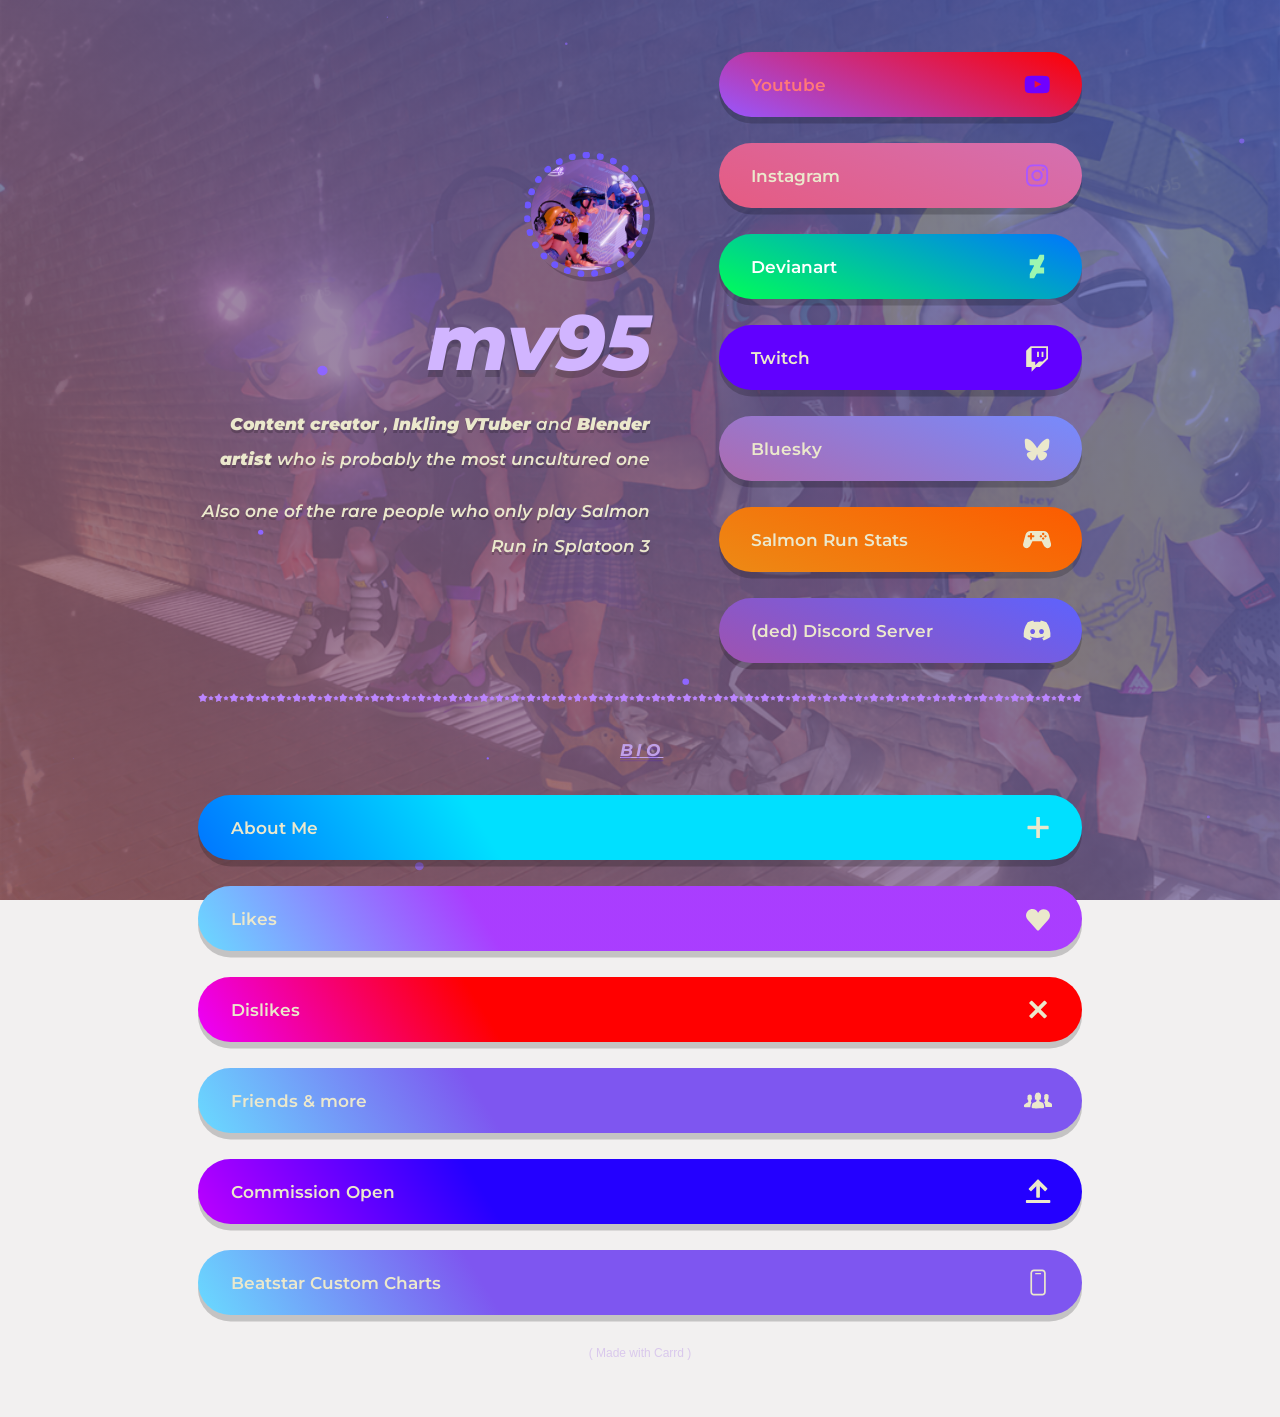
==== commit 07a4cdbc: "update: commission page up" ====
--- a/index.html
+++ b/index.html
@@ -233,12 +233,12 @@
                                 </a>
                             </li>
                             <li>
-                                <a href="#" class="n05" role="button">
+                                <a href="commissions.html" class="n05" role="button">
                                     <svg aria-labelledby="buttons02-icon-5-title">
                                         <title id="buttons02-icon-5-title">Upload</title>
                                         <use xlink:href="#icon-8b71ab7fc361c35502064782b824be4f"></use>
                                     </svg>
-                                    <span class="label">Commission Closed for the public</span>
+                                    <span class="label">Commission Open</span>
                                 </a>
                             </li>
                             <li>
@@ -263,5 +263,10 @@
             </div>
         </div>
         <script src="assets/js/common.js"></script>
+        <!-- gotta set the flag to 1 since comms are open-->
+        <script>
+            var commsOpen = 1;
+            sessionStorage.setItem('allow_commissions', '1');
+        </script>
     </body>
 </html>
--- a/assets/css/styles.css
+++ b/assets/css/styles.css
@@ -461,7 +461,7 @@
 }
 
 .image-component.instance-3 {
-    text-align: left;
+    text-align: center;
 }
 
 .image-component.instance-3 > .frame {
@@ -1802,6 +1802,8 @@
     width: calc(50% + (var(--gutters) / 2));
 }
 
+
+
 .divider-component {
     align-items: center;
     border: 0;
@@ -3317,4 +3319,8 @@
     .table-component.instance-1 td {
         font-size: 0.875em;
     }
+}
+
+#commissions-section > div.container-component.instance-3:nth-of-type(2) .image-component.instance-3 {
+    text-align: center;
 }
